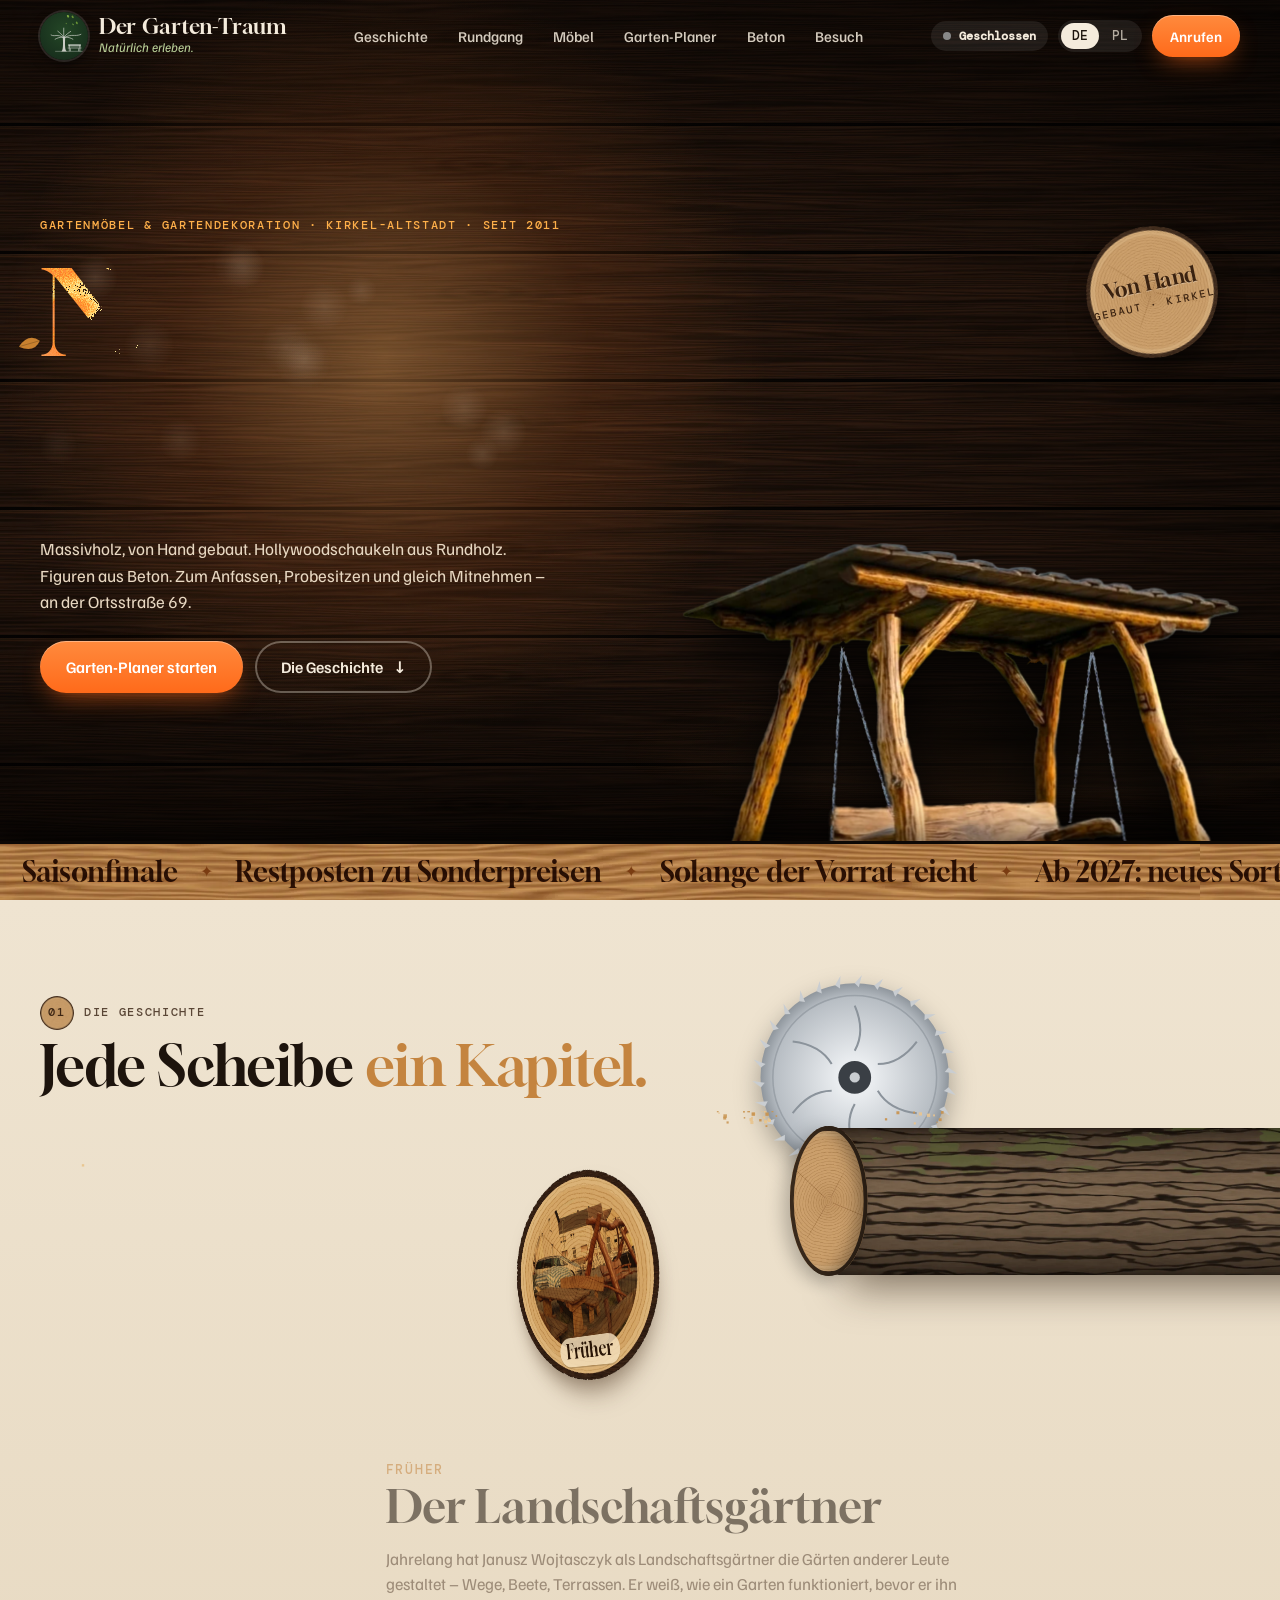
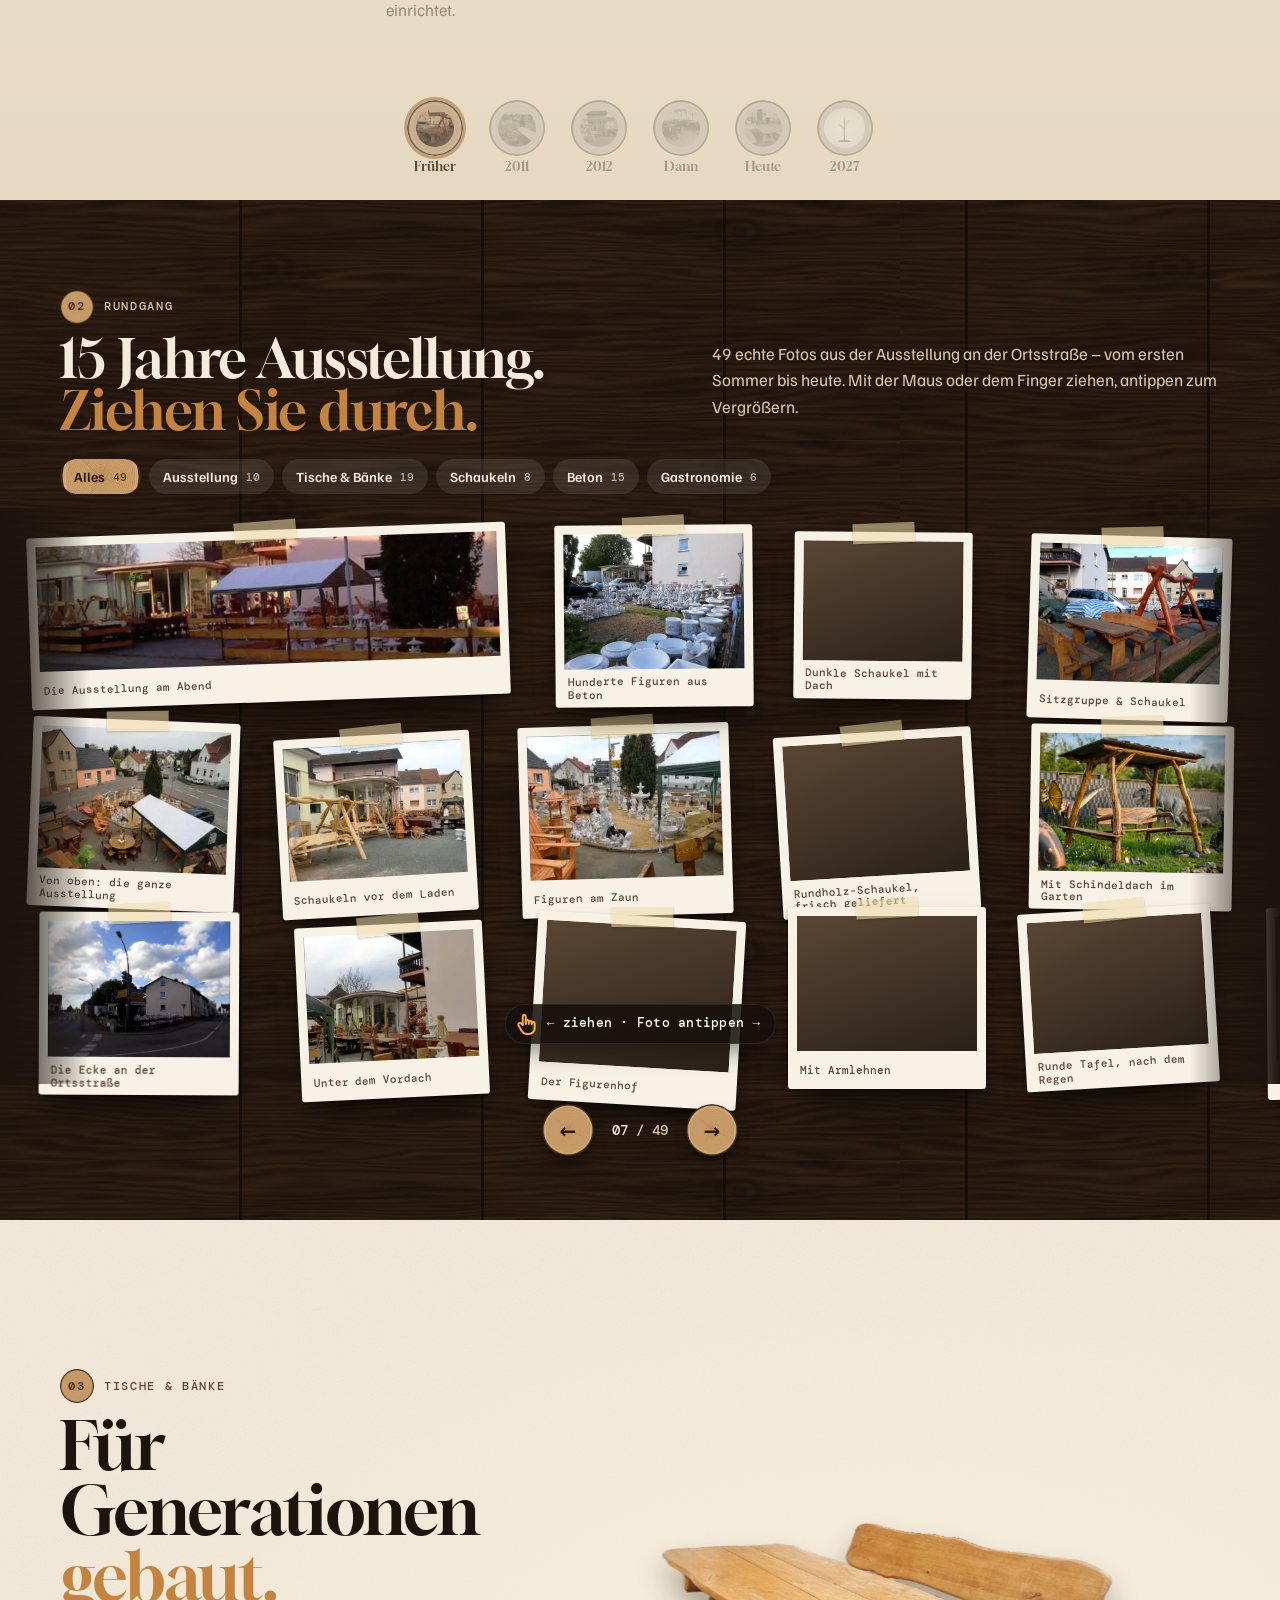
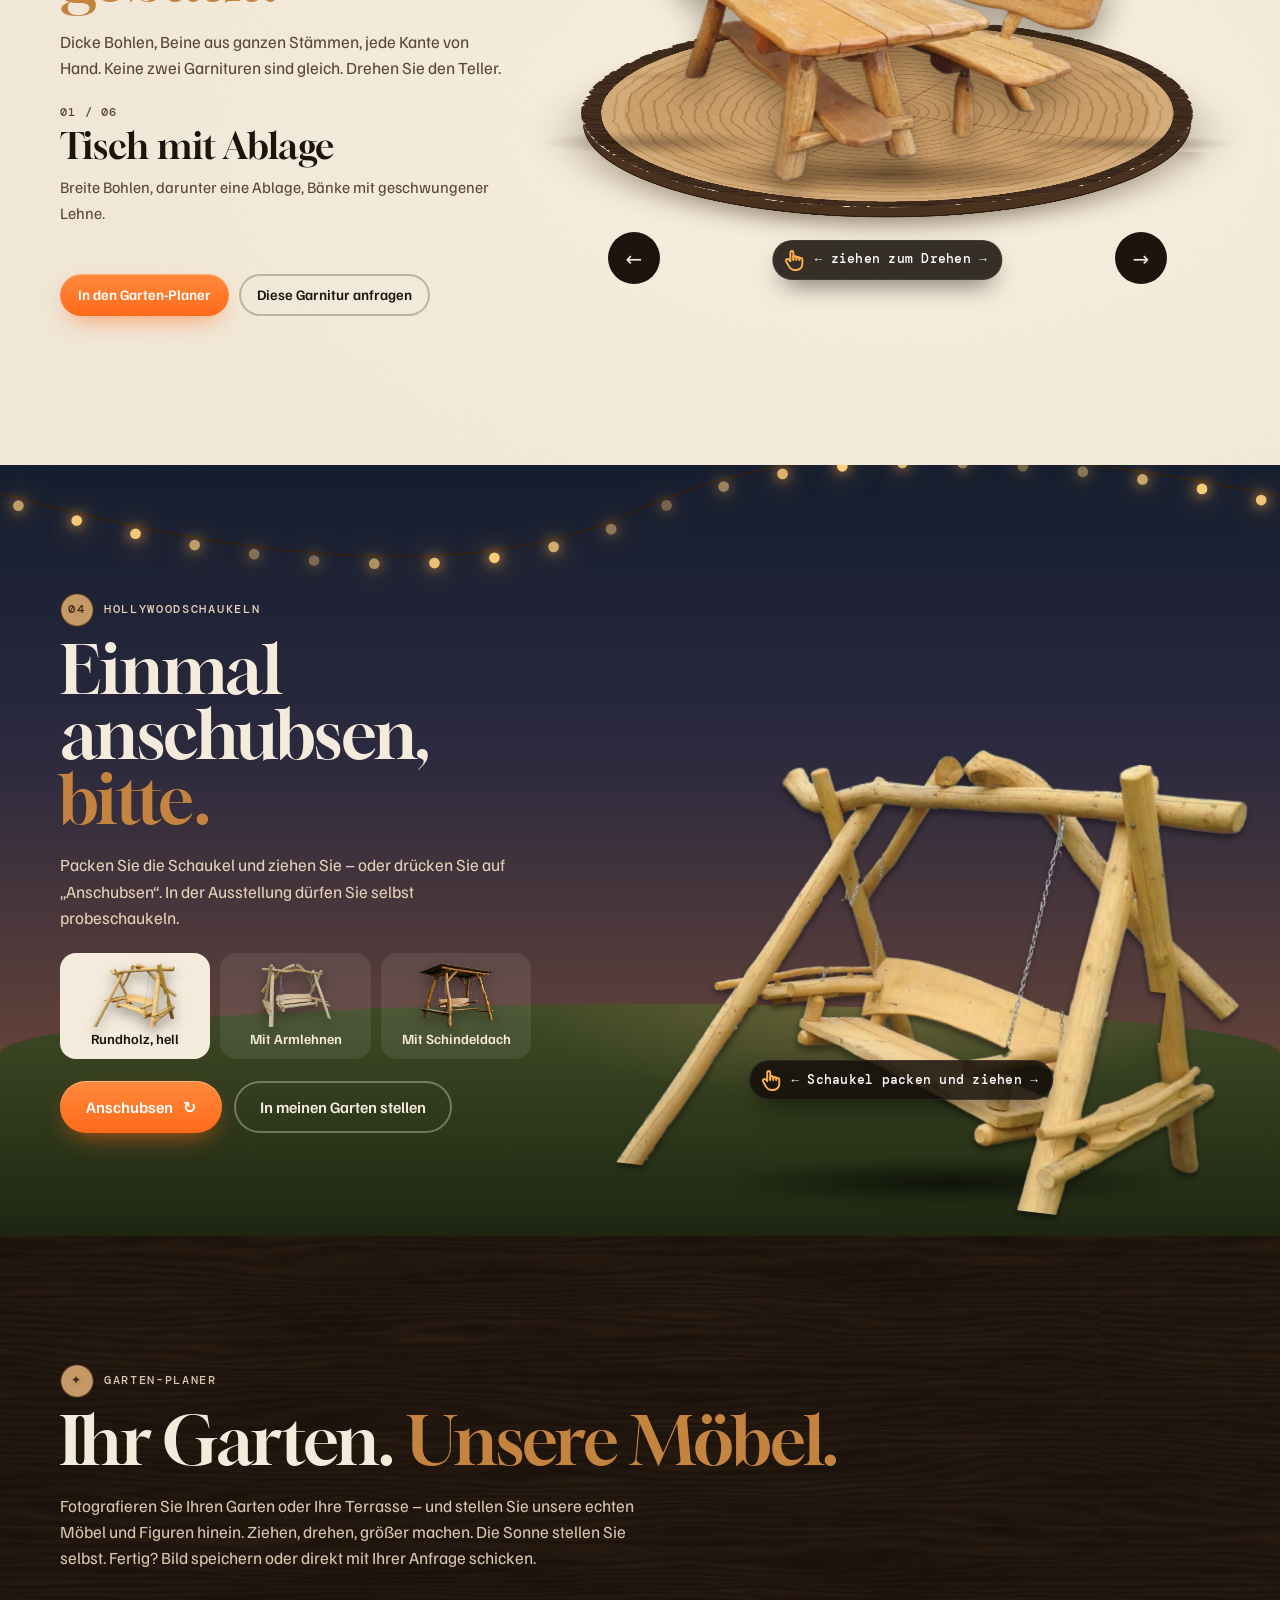
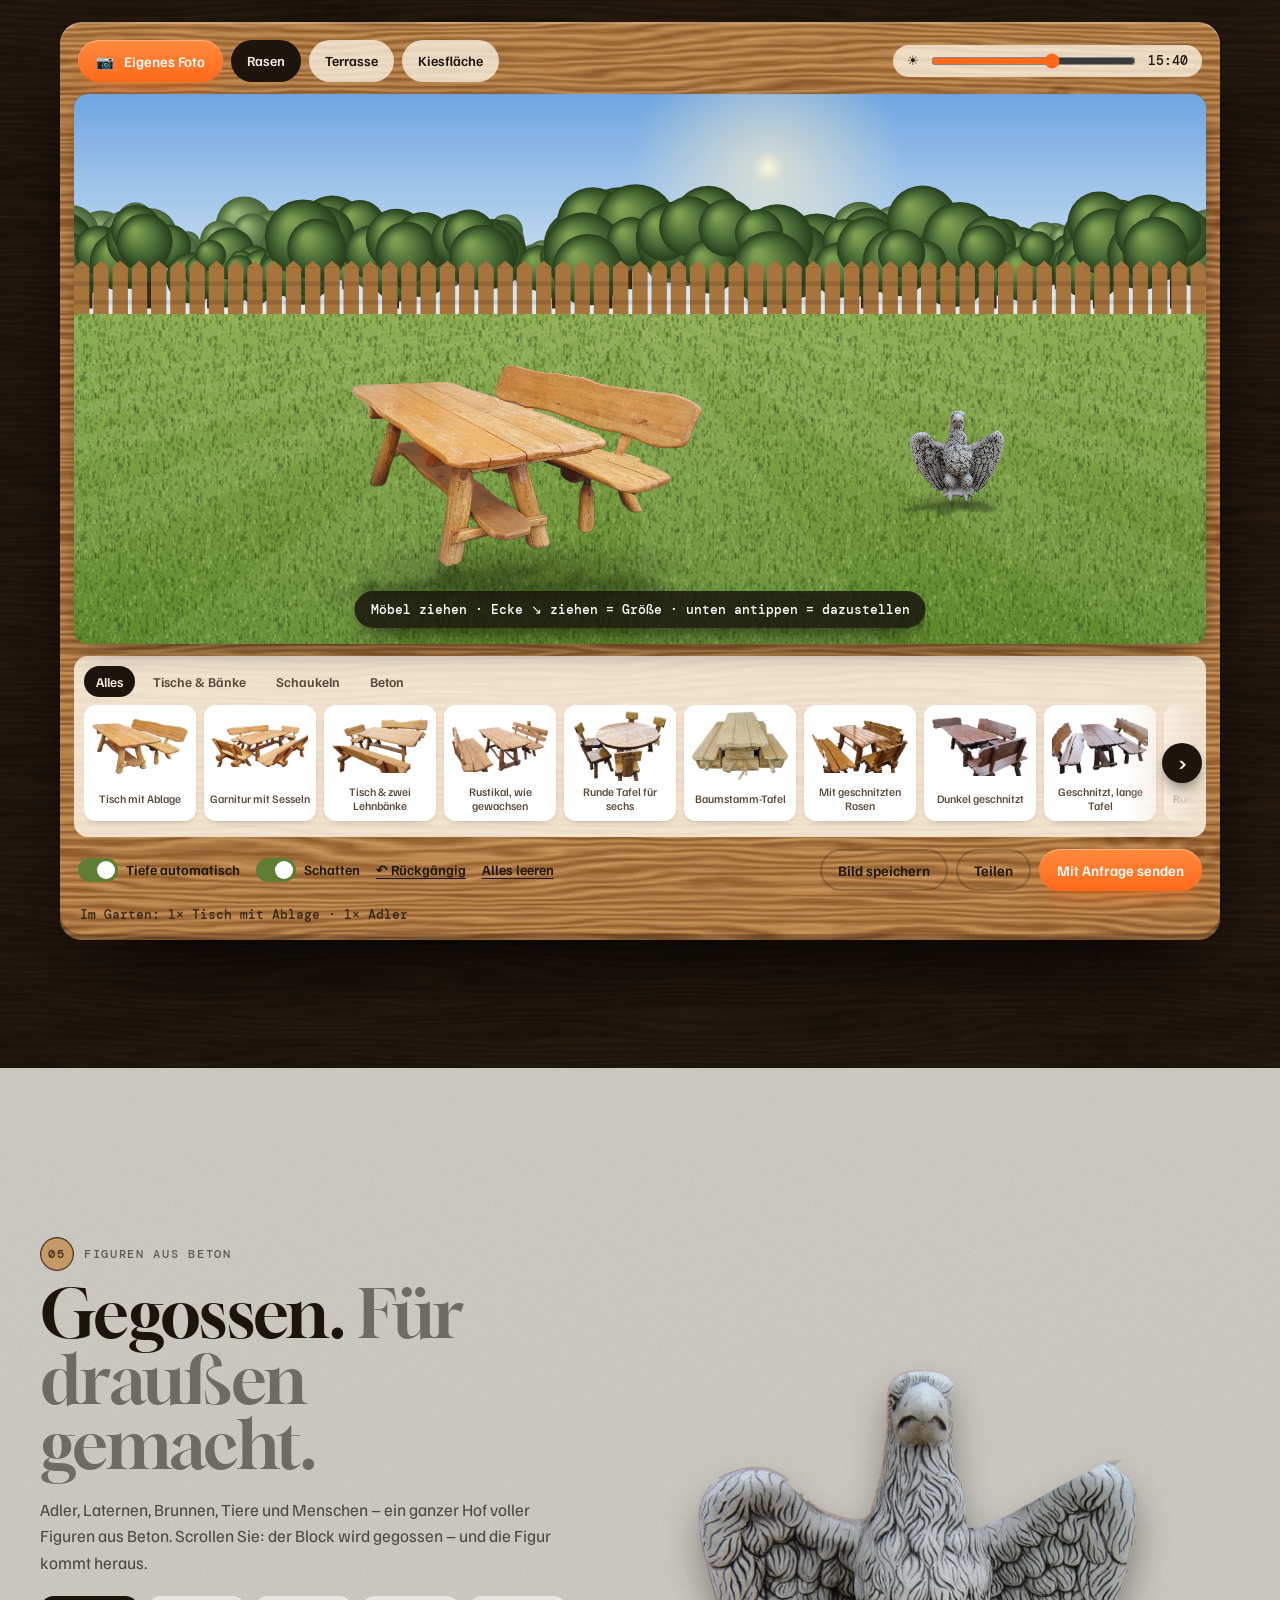
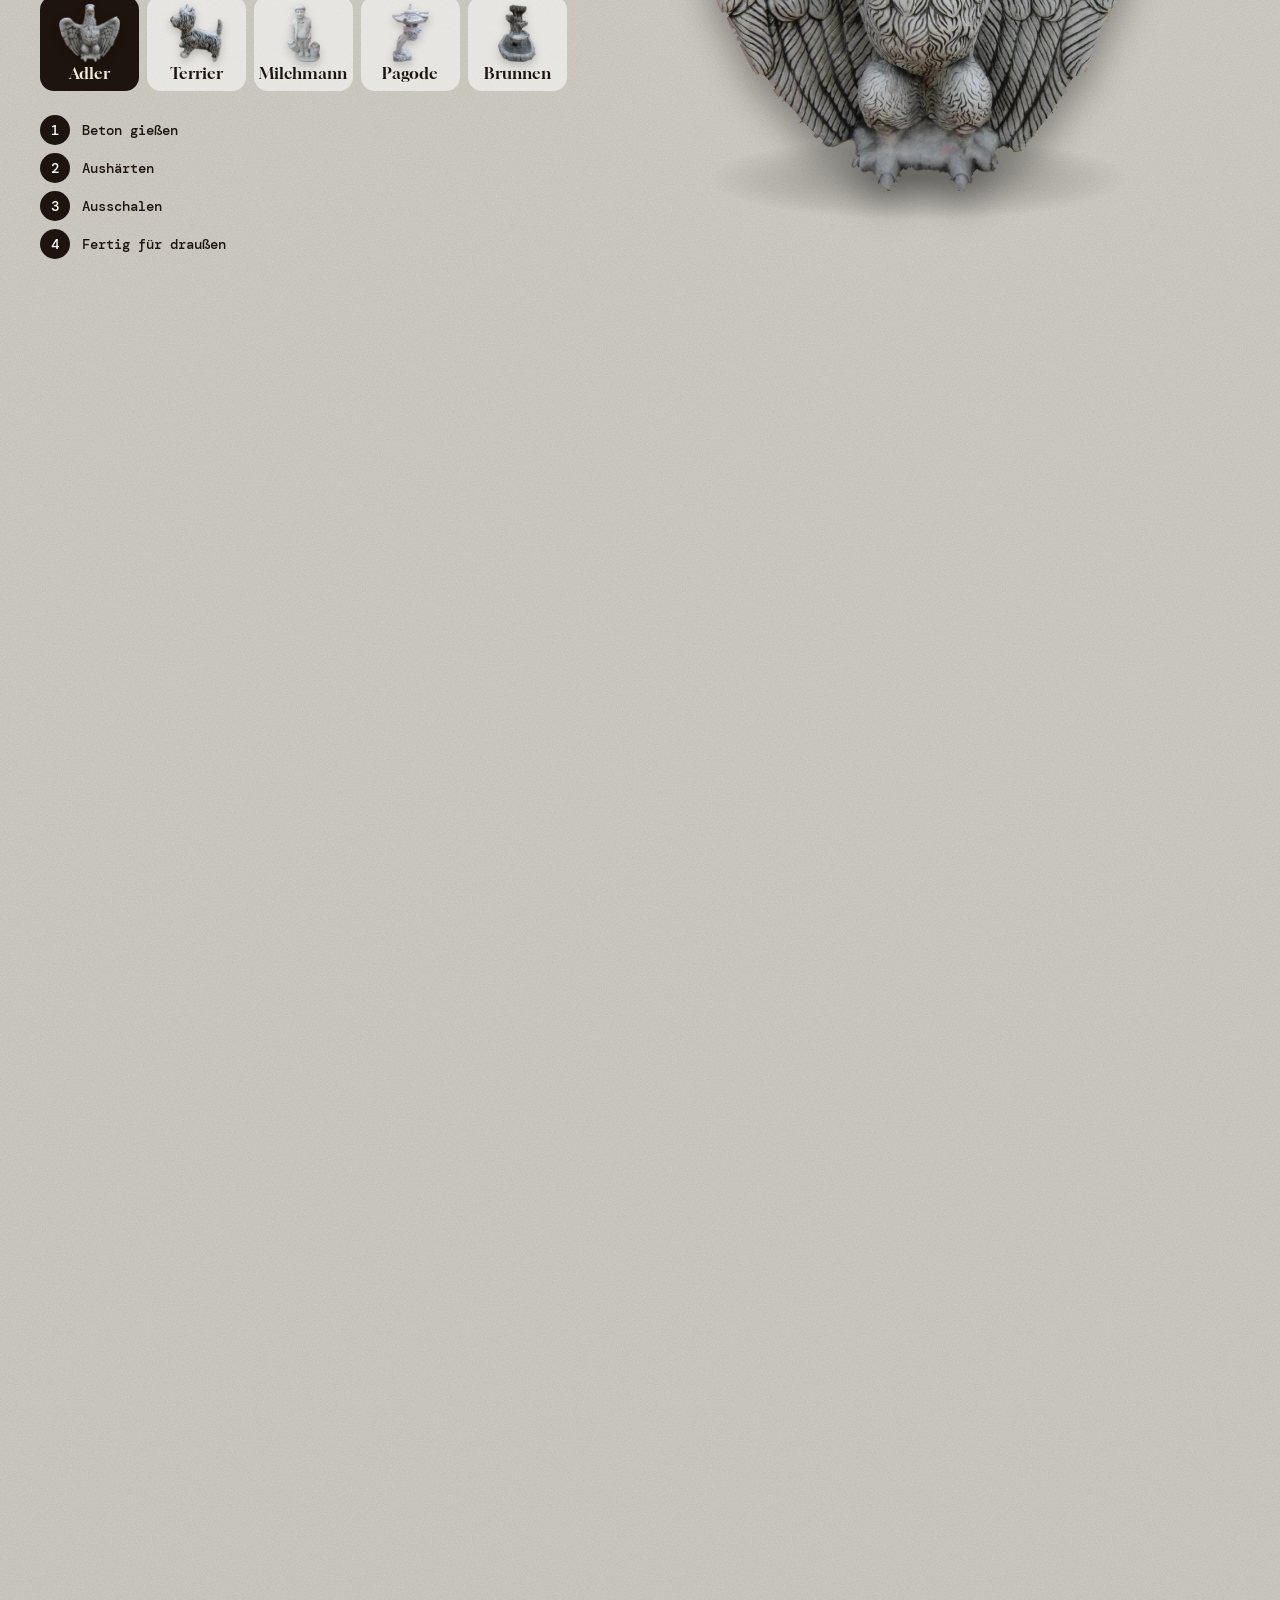
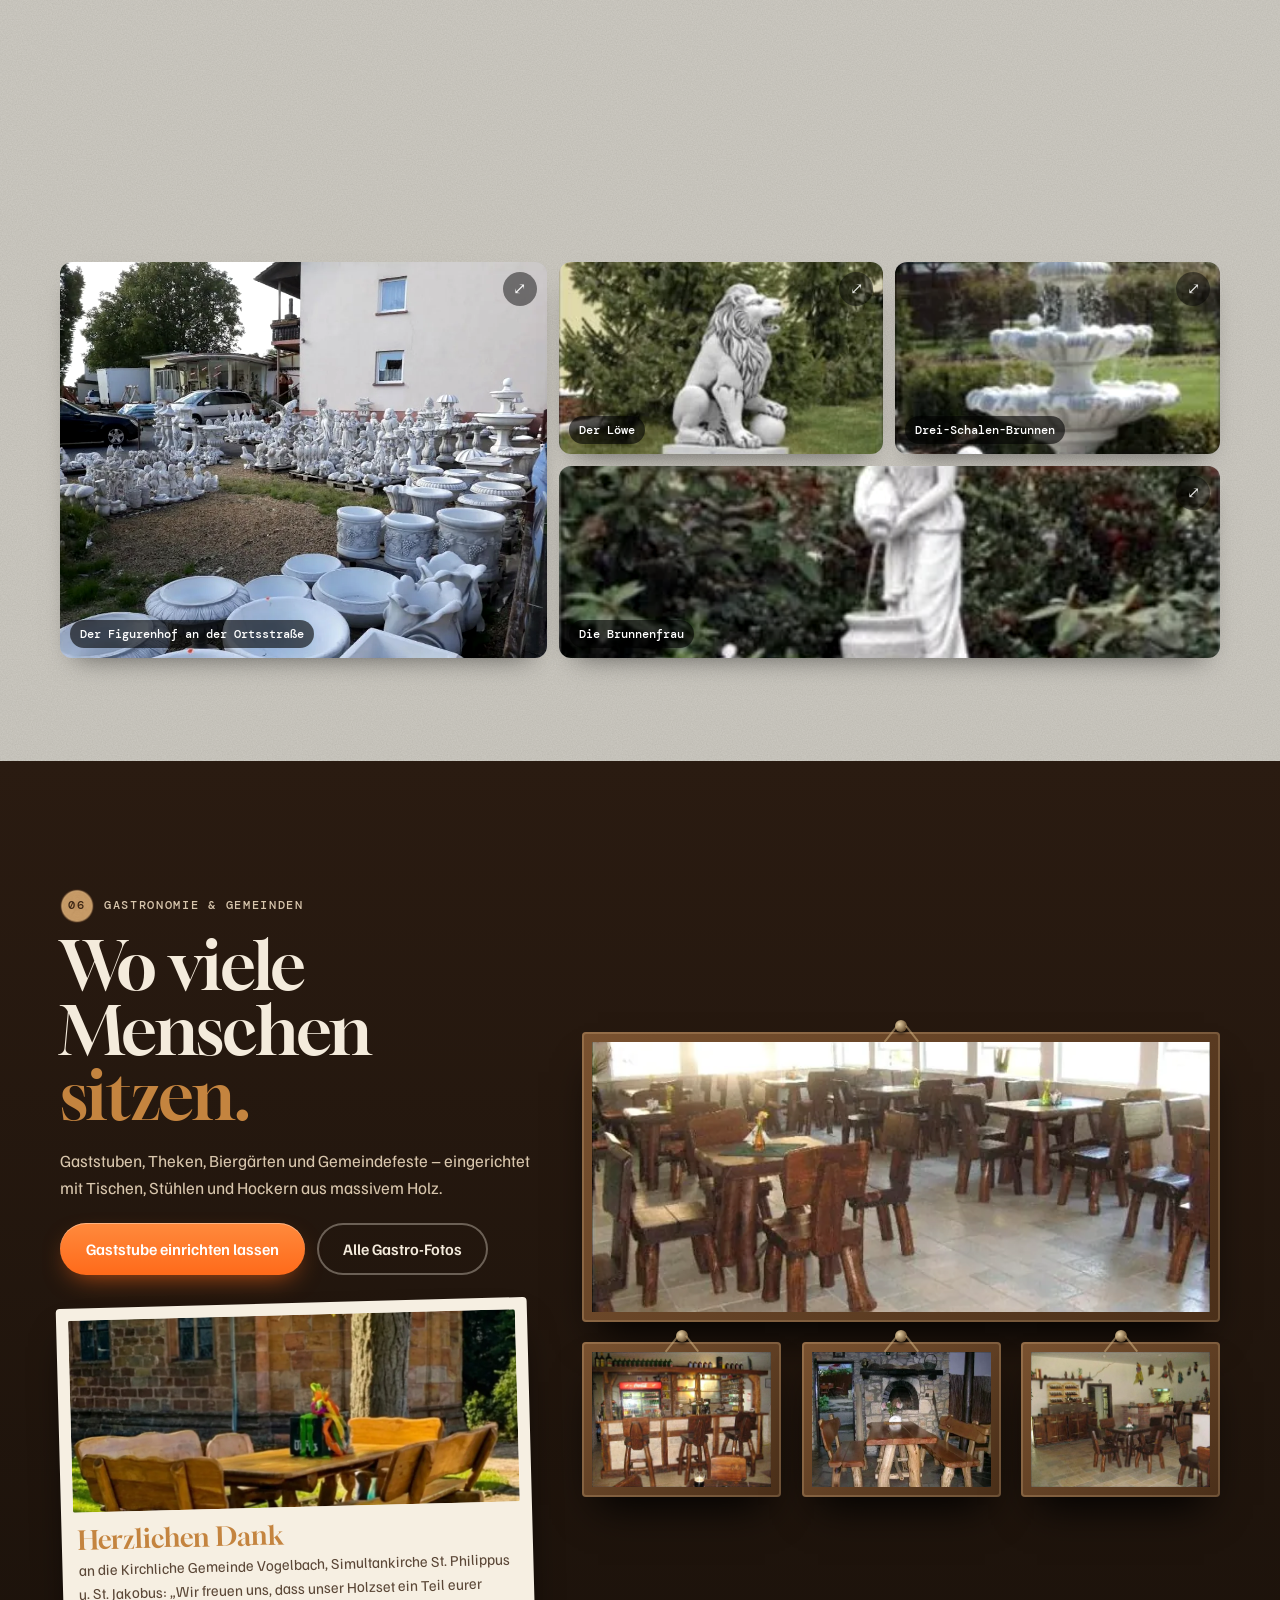
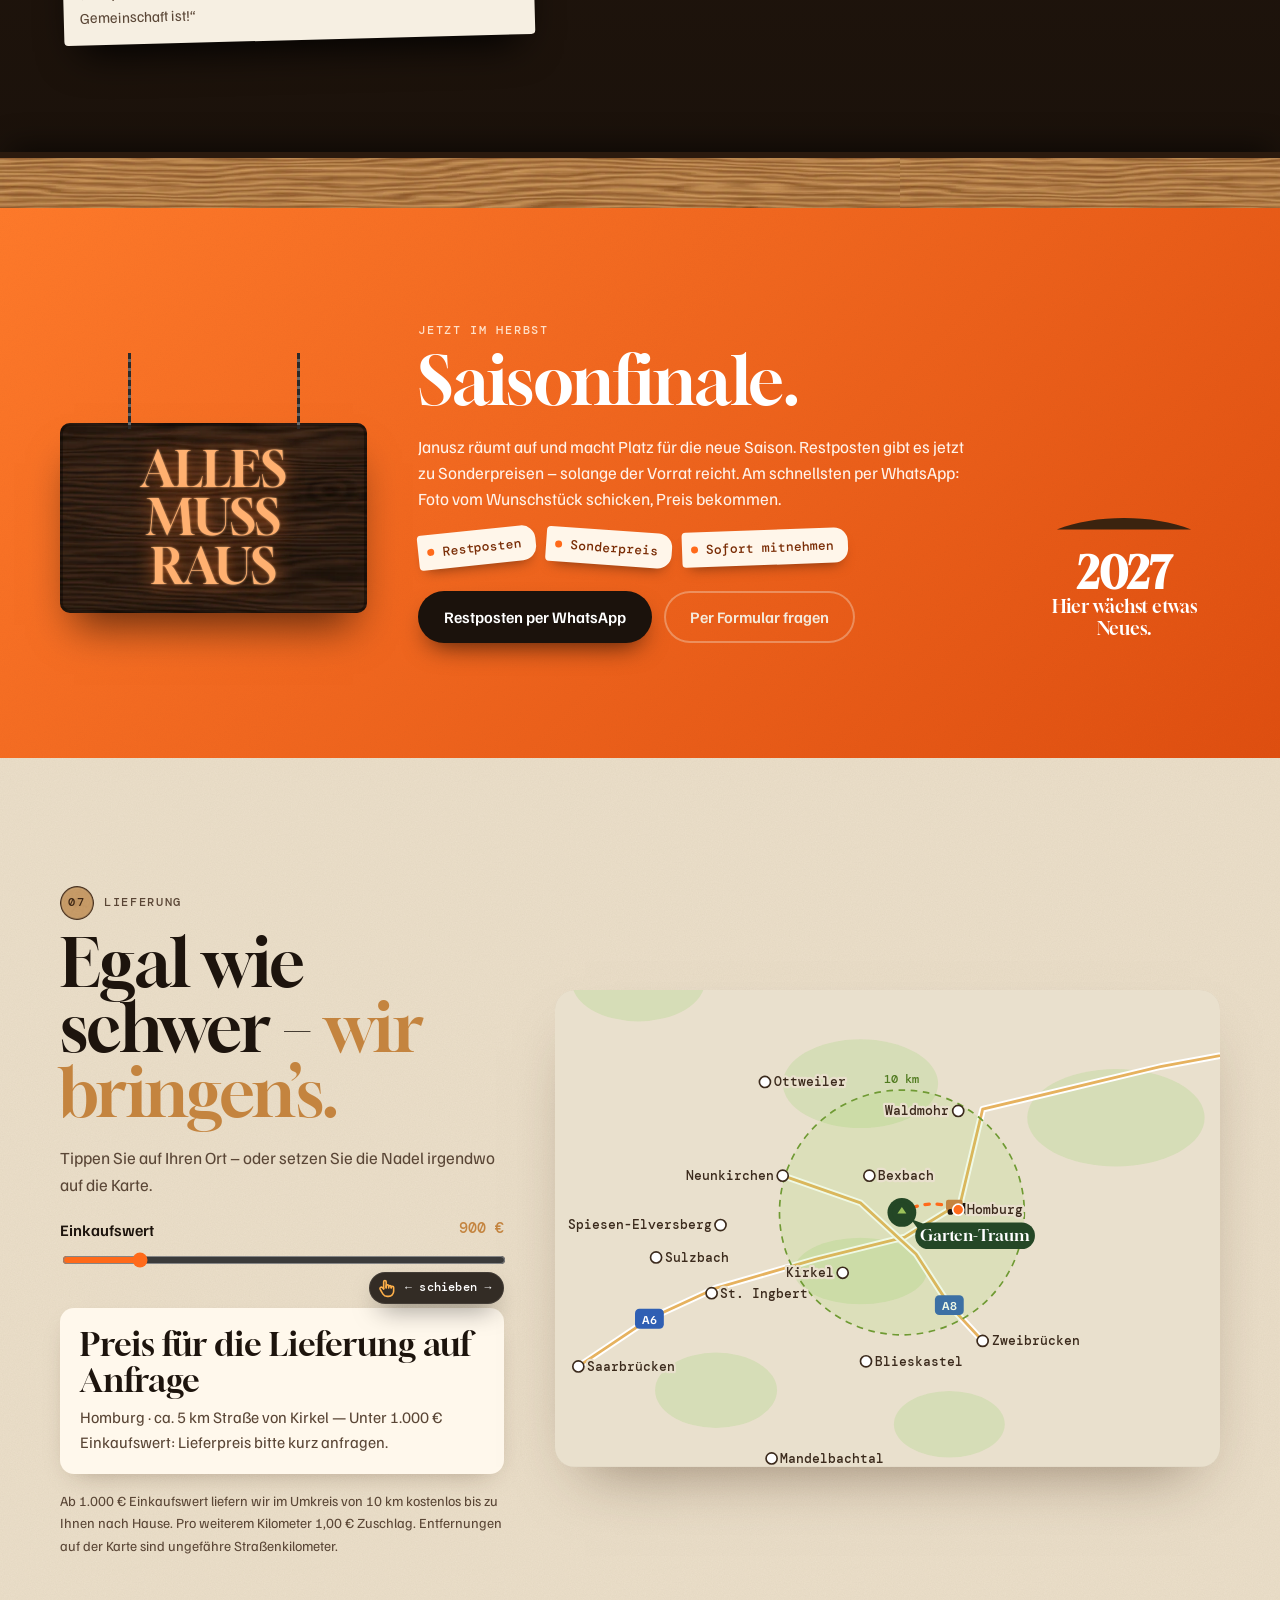
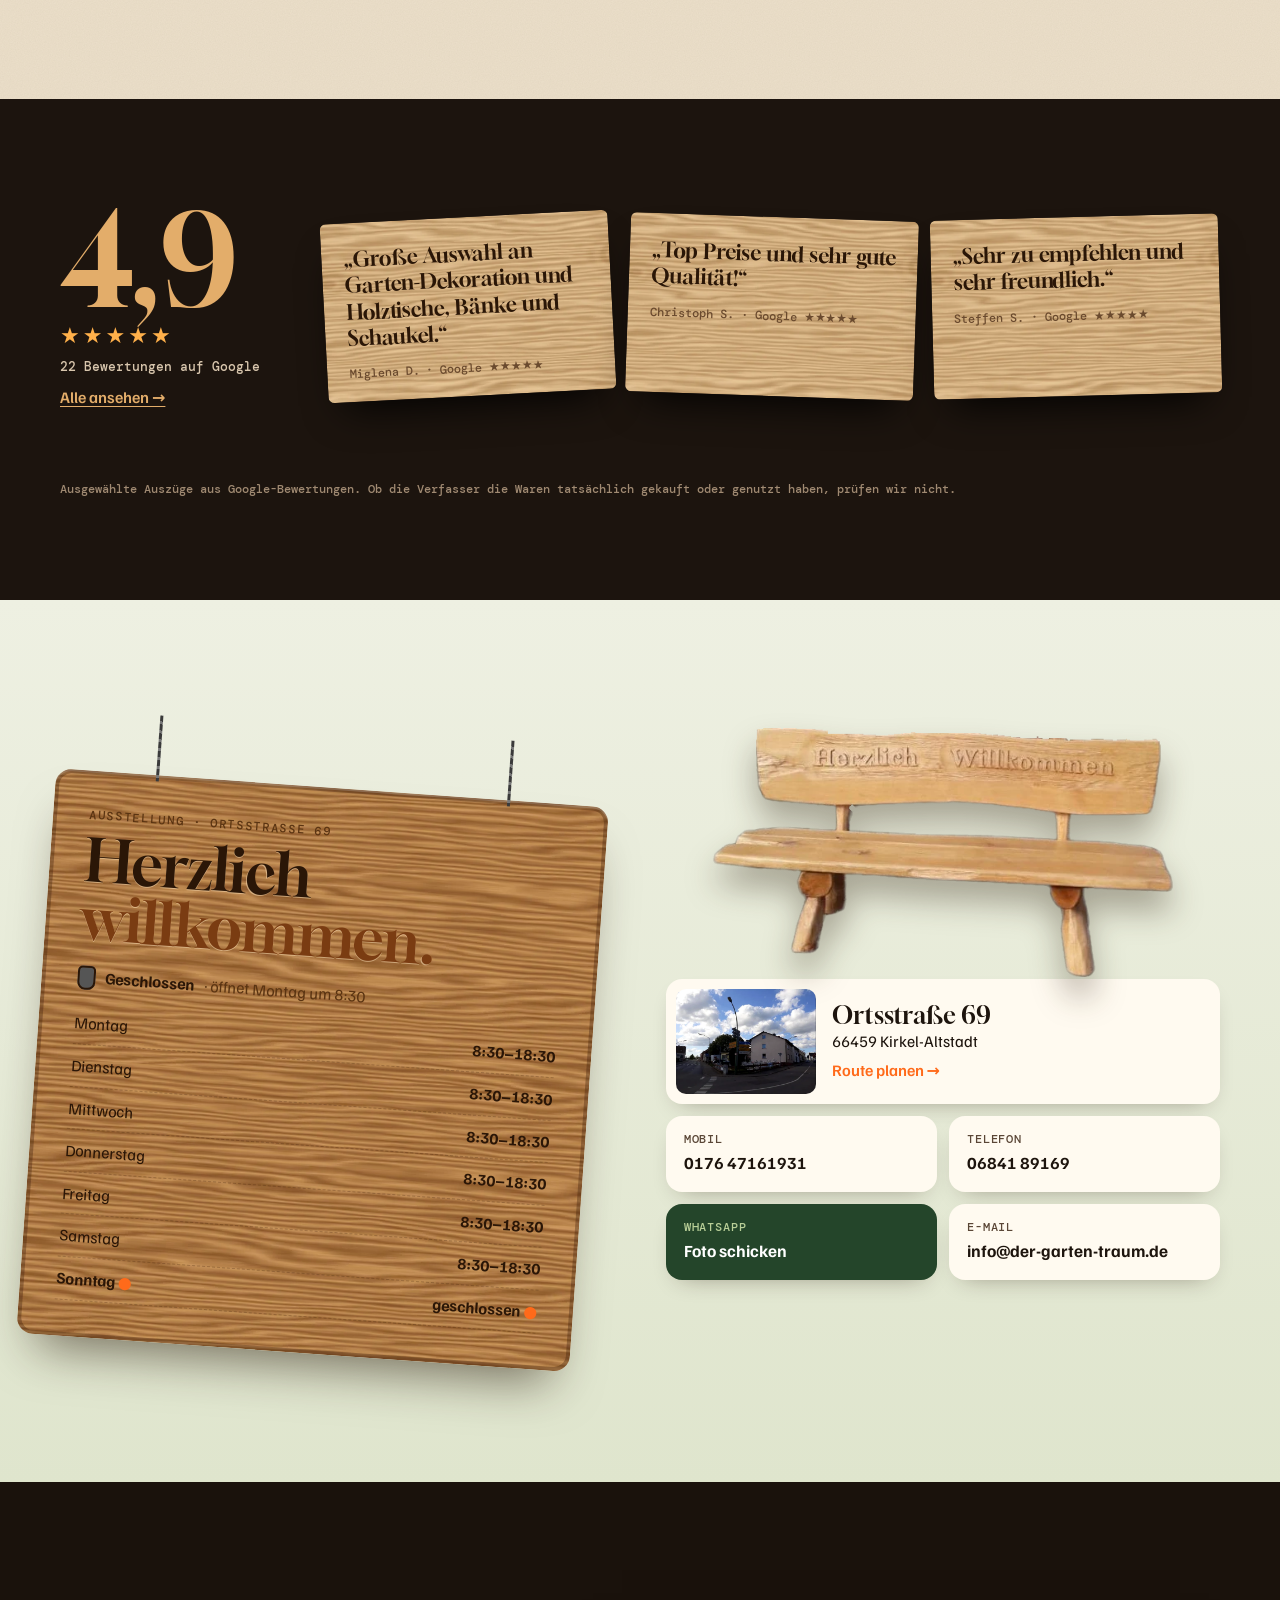
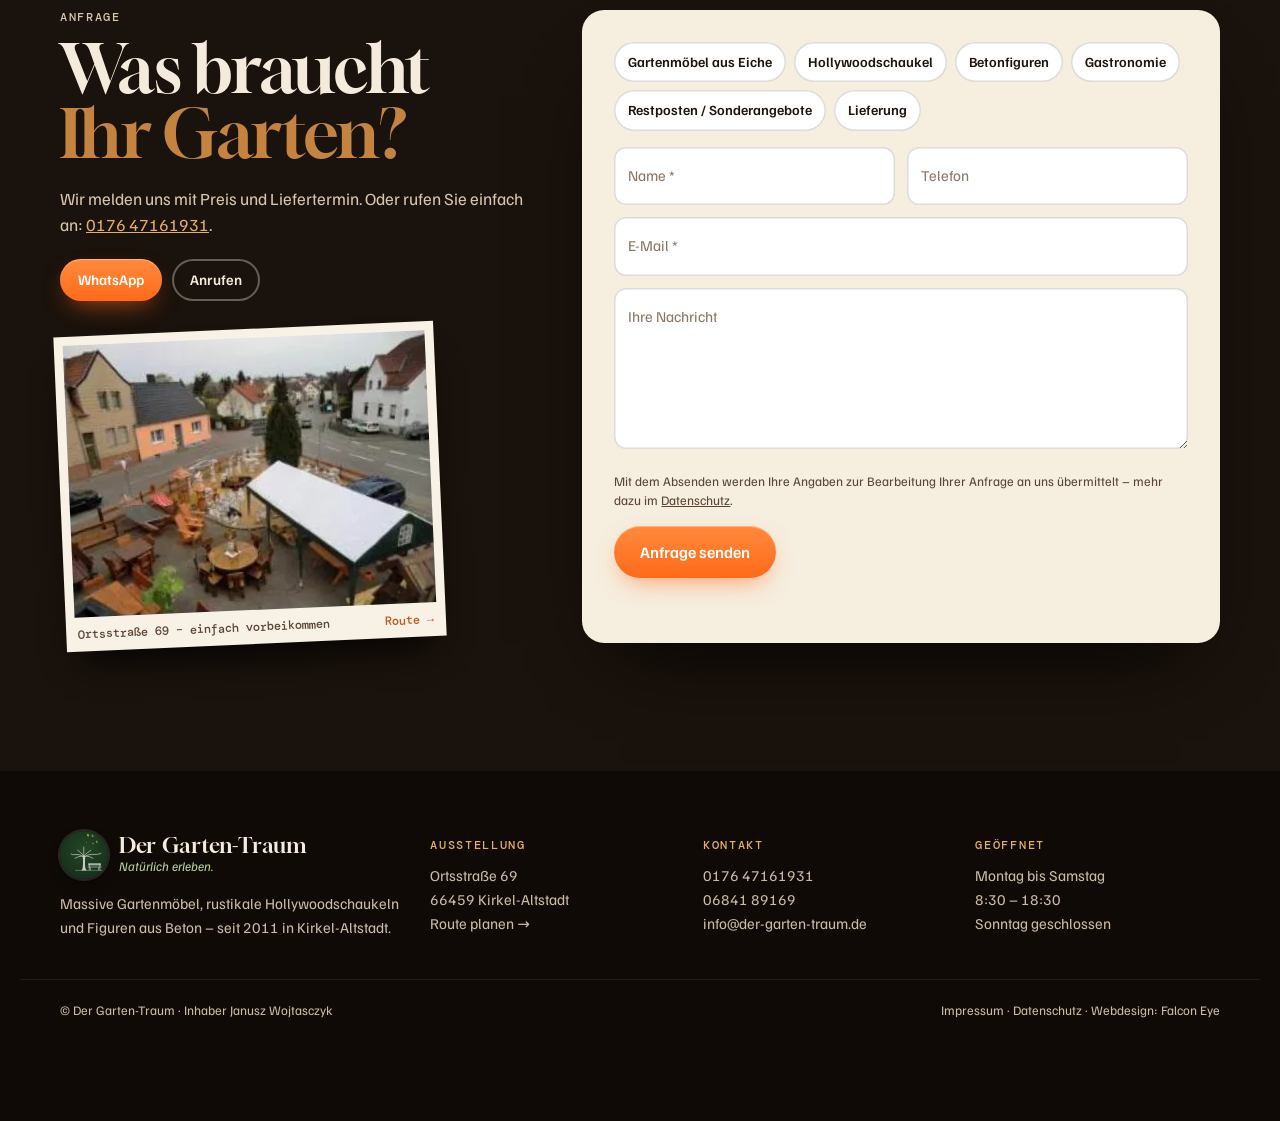
==== index.html @ ae67a809 "Zurück auf das bewährte Formular (1259dfc): FormSubmit verwirft die polnische Fassung weiterhin Live" ====
<!doctype html>
<html lang="de">
<head>
<meta charset="utf-8">
<script data-fe="intro">/* Intro bei jedem Oeffnen (auch Neuladen), nicht beim Zurueckklicken innerhalb der Seite; ?nointro ueberspringt */try{(function(k){var s=location.search;if(/[?&]nointro/.test(s)){sessionStorage.setItem(k,'1');return}var t=(performance.getEntriesByType('navigation')[0]||{}).type||'',i=false;if(t==='back_forward')return;try{var r=new URL(document.referrer);i=r.origin===location.origin&&r.pathname.indexOf(location.pathname.replace(/[^/]*$/,''))===0}catch(e){}if(/[?&]intro(&|=|$)/.test(s)||t==='reload'||!i)sessionStorage.removeItem(k)})('gt-intro')}catch(e){}</script>
<meta name="viewport" content="width=device-width,initial-scale=1,viewport-fit=cover">
<title>Der Garten-Traum – Massive Gartenmöbel, Hollywoodschaukeln & Betonfiguren in Kirkel</title>
<meta name="description" content="Handgefertigte Gartenmöbel aus Massivholz, rustikale Hollywoodschaukeln und Figuren aus Beton – Ausstellung in Kirkel-Altstadt, Ortsstraße 69. Mit Garten-Planer: Foto hochladen, Möbel hineinstellen. Saisonfinale mit Restposten, ab 2027 neues Sortiment.">
<link rel="canonical" href="https://der-garten-traum.de/">
<meta property="og:type" content="website">
<meta property="og:site_name" content="Der Garten-Traum">
<meta property="og:title" content="Der Garten-Traum – Massive Gartenmöbel, Hollywoodschaukeln &amp; Betonfiguren in Kirkel">
<meta property="og:description" content="Handgefertigte Gartenmöbel aus Massivholz, rustikale Hollywoodschaukeln und Figuren aus Beton – Ausstellung in Kirkel-Altstadt, Ortsstraße 69. Mit Garten-Planer: Foto hochladen, Möbel hineinstellen. Saisonfinale mit Restposten, ab 2027 neues Sortiment.">
<meta property="og:url" content="https://der-garten-traum.de/">
<meta property="og:image" content="https://der-garten-traum.de/img/og.jpg">
<meta property="og:image:width" content="1200">
<meta property="og:image:height" content="630">
<meta property="og:locale" content="de_DE">
<meta property="og:locale:alternate" content="pl_PL">
<meta name="twitter:card" content="summary_large_image">
<link rel="apple-touch-icon" href="img/apple-touch-icon.png">
<meta name="theme-color" content="#1a120c">
<link rel="icon" href="img/favicon.png" type="image/png">
<link rel="preload" href="fonts/gloock-latin-400-normal.woff2" as="font" type="font/woff2" crossorigin>
<link rel="preload" href="fonts/familjen-grotesk-latin-400-normal.woff2" as="font" type="font/woff2" crossorigin>
<link rel="stylesheet" href="assets/gt.css?v=1792255161">
<script type="application/ld+json">{"@context": "https://schema.org", "@type": "FurnitureStore", "name": "Der Garten-Traum", "slogan": "Natürlich. Mit Herz.", "url": "https://der-garten-traum.de/", "image": "https://der-garten-traum.de/img/og.jpg", "telephone": "+4917647161931", "email": "info@der-garten-traum.de", "foundingDate": "2011", "founder": {"@type": "Person", "name": "Janusz Wojtasczyk"}, "address": {"@type": "PostalAddress", "streetAddress": "Ortsstraße 69", "postalCode": "66459", "addressLocality": "Kirkel", "addressCountry": "DE"}, "openingHoursSpecification": [{"@type": "OpeningHoursSpecification", "dayOfWeek": ["Monday", "Tuesday", "Wednesday", "Thursday", "Friday", "Saturday"], "opens": "08:30", "closes": "18:30"}]}</script>
</head>
<body class="home is-loading">
<a class="skip" href="#main"><span data-pl="Przejdź do treści">Zum Inhalt springen</span></a>
<svg width="0" height="0" style="position:absolute" aria-hidden="true"><defs>
<filter id="rough"><feTurbulence type="fractalNoise" baseFrequency=".9" numOctaves="2" seed="3"/><feDisplacementMap in="SourceGraphic" scale="1.6"/></filter>
<filter id="concrete" x="0" y="0" width="100%" height="100%"><feTurbulence type="fractalNoise" baseFrequency=".8" numOctaves="3" seed="8" result="n"/><feColorMatrix in="n" type="matrix" values="0 0 0 0 .55  0 0 0 0 .55  0 0 0 0 .53  0 0 0 .55 0"/><feComposite in2="SourceGraphic" operator="in"/><feBlend in="SourceGraphic" mode="multiply"/></filter>
</defs></svg><div class="intro" data-intro aria-hidden="true">
  <div class="intro-disc"><svg class="tree" viewBox="40 8 180 162" aria-hidden="true">
<g class="tr-ground"><path d="M92 162.5 H 212" /></g>
<g class="tr-trunk">
<path class="tk" d="M118 163 C 124 158 125 150 125.5 132 C 126 116 125 104 124 97 L 136 97 C 135 104 134.5 116 134.5 132 C 135 150 136 158 143 163 Z"/>
<path class="br" d="M126 100 C 116 92 104 90 86 92 C 80 92.5 76 91 72 89"/>
<path class="br" d="M134 100 C 145 92 160 90 178 91 C 190 91.5 200 89 206 86"/>
<path class="br" d="M129 98 C 128 84 129 72 129 58"/>
<path class="br" d="M127 96 C 120 86 112 80 102 72"/>
<path class="br" d="M132 96 C 140 86 150 80 160 73"/>
<path class="br" d="M125 99 C 112 98 100 102 90 108"/>
<path class="br" d="M135 99 C 148 98 160 102 170 108"/>
</g>
<g class="tr-leaves"><ellipse cx="130.5" cy="21.2" rx="7.9" ry="4.9" transform="rotate(92 130.5 21.2)" fill="#729f32" style="--i:0"/><ellipse cx="118.0" cy="21.4" rx="5.8" ry="3.0" transform="rotate(70 118.0 21.4)" fill="#6a933e" style="--i:1"/><ellipse cx="147.6" cy="23.6" rx="7.7" ry="6.6" transform="rotate(144 147.6 23.6)" fill="#7da549" style="--i:2"/><ellipse cx="108.9" cy="25.5" rx="7.6" ry="4.1" transform="rotate(73 108.9 25.5)" fill="#709b31" style="--i:3"/><ellipse cx="163.5" cy="28.1" rx="7.9" ry="4.9" transform="rotate(124 163.5 28.1)" fill="#74a43c" style="--i:4"/><ellipse cx="95.4" cy="28.5" rx="7.2" ry="5.1" transform="rotate(65 95.4 28.5)" fill="#729f33" style="--i:5"/><ellipse cx="177.3" cy="33.6" rx="7.1" ry="4.7" transform="rotate(121 177.3 33.6)" fill="#719a35" style="--i:6"/><ellipse cx="81.5" cy="35.0" rx="7.0" ry="4.7" transform="rotate(62 81.5 35.0)" fill="#709a37" style="--i:7"/><ellipse cx="139.1" cy="35.1" rx="4.9" ry="2.4" transform="rotate(81 139.1 35.1)" fill="#669135" style="--i:8"/><ellipse cx="121.2" cy="36.4" rx="5.0" ry="3.3" transform="rotate(95 121.2 36.4)" fill="#618d2f" style="--i:9"/><ellipse cx="152.5" cy="43.9" rx="9.3" ry="3.9" transform="rotate(90 152.5 43.9)" fill="#6e9b31" style="--i:10"/><ellipse cx="190.3" cy="41.4" rx="6.7" ry="4.5" transform="rotate(119 190.3 41.4)" fill="#78a23b" style="--i:11"/><ellipse cx="70.1" cy="41.8" rx="6.3" ry="4.4" transform="rotate(62 70.1 41.8)" fill="#7ea840" style="--i:12"/><ellipse cx="107.2" cy="43.2" rx="5.5" ry="3.8" transform="rotate(59 107.2 43.2)" fill="#658e2e" style="--i:13"/><ellipse cx="130.7" cy="44.5" rx="6.8" ry="3.2" transform="rotate(89 130.7 44.5)" fill="#6c9330" style="--i:14"/><ellipse cx="165.4" cy="44.4" rx="6.3" ry="3.2" transform="rotate(100 165.4 44.4)" fill="#699437" style="--i:15"/><ellipse cx="95.0" cy="46.9" rx="7.9" ry="3.0" transform="rotate(59 95.0 46.9)" fill="#6b9439" style="--i:16"/><ellipse cx="116.8" cy="46.8" rx="3.6" ry="2.2" transform="rotate(51 116.8 46.8)" fill="#6a9343" style="--i:17"/><ellipse cx="176.2" cy="52.7" rx="6.4" ry="4.3" transform="rotate(119 176.2 52.7)" fill="#67922f" style="--i:18"/><ellipse cx="199.1" cy="52.4" rx="7.2" ry="4.8" transform="rotate(149 199.1 52.4)" fill="#6e9a32" style="--i:19"/><ellipse cx="62.2" cy="52.6" rx="7.1" ry="5.1" transform="rotate(-152 62.2 52.6)" fill="#6c952e" style="--i:20"/><ellipse cx="84.6" cy="52.8" rx="6.4" ry="4.0" transform="rotate(56 84.6 52.8)" fill="#6b9335" style="--i:21"/><ellipse cx="140.0" cy="56.0" rx="5.8" ry="2.9" transform="rotate(115 140.0 56.0)" fill="#6a9236" style="--i:22"/><ellipse cx="120.6" cy="59.0" rx="6.4" ry="3.7" transform="rotate(101 120.6 59.0)" fill="#678e2c" style="--i:23"/><ellipse cx="164.1" cy="64.6" rx="5.6" ry="2.7" transform="rotate(126 164.1 64.6)" fill="#618832" style="--i:24"/><ellipse cx="185.8" cy="65.2" rx="10.2" ry="4.8" transform="rotate(180 185.8 65.2)" fill="#729949" style="--i:25"/><ellipse cx="53.9" cy="66.4" rx="7.9" ry="5.2" transform="rotate(-148 53.9 66.4)" fill="#70992f" style="--i:26"/><ellipse cx="78.9" cy="65.9" rx="6.4" ry="3.8" transform="rotate(65 78.9 65.9)" fill="#6b9735" style="--i:27"/><ellipse cx="207.1" cy="66.1" rx="7.2" ry="5.2" transform="rotate(149 207.1 66.1)" fill="#729c32" style="--i:28"/><ellipse cx="94.6" cy="65.5" rx="3.7" ry="2.6" transform="rotate(-147 94.6 65.5)" fill="#7a9c64" style="--i:29"/><ellipse cx="145.2" cy="66.7" rx="4.1" ry="2.5" transform="rotate(99 145.2 66.7)" fill="#86a66c" style="--i:30"/><ellipse cx="157.4" cy="64.9" rx="3.4" ry="2.2" transform="rotate(69 157.4 64.9)" fill="#6c9242" style="--i:31"/><ellipse cx="68.7" cy="65.8" rx="3.5" ry="2.2" transform="rotate(47 68.7 65.8)" fill="#63873b" style="--i:32"/><ellipse cx="140.7" cy="72.0" rx="4.9" ry="2.2" transform="rotate(151 140.7 72.0)" fill="#7f9f74" style="--i:33"/><ellipse cx="175.5" cy="78.0" rx="6.0" ry="4.0" transform="rotate(124 175.5 78.0)" fill="#6d9b33" style="--i:34"/><ellipse cx="162.8" cy="79.2" rx="6.1" ry="3.5" transform="rotate(126 162.8 79.2)" fill="#6b9836" style="--i:35"/><ellipse cx="70.2" cy="80.1" rx="8.7" ry="4.9" transform="rotate(-160 70.2 80.1)" fill="#6a942e" style="--i:36"/><ellipse cx="192.0" cy="80.1" rx="7.8" ry="4.4" transform="rotate(156 192.0 80.1)" fill="#699131" style="--i:37"/><ellipse cx="48.5" cy="80.5" rx="7.9" ry="4.9" transform="rotate(-175 48.5 80.5)" fill="#6e9732" style="--i:38"/><ellipse cx="87.5" cy="78.9" rx="4.8" ry="2.4" transform="rotate(45 87.5 78.9)" fill="#729c44" style="--i:39"/><ellipse cx="109.1" cy="78.2" rx="3.6" ry="2.7" transform="rotate(-143 109.1 78.2)" fill="#658d32" style="--i:40"/><ellipse cx="144.3" cy="79.7" rx="4.6" ry="3.8" transform="rotate(166 144.3 79.7)" fill="#5c8628" style="--i:41"/><ellipse cx="212.9" cy="80.6" rx="7.3" ry="4.9" transform="rotate(180 212.9 80.6)" fill="#719b31" style="--i:42"/><ellipse cx="120.1" cy="81.5" rx="4.2" ry="2.9" transform="rotate(160 120.1 81.5)" fill="#7fa05f" style="--i:43"/><ellipse cx="51.3" cy="93.2" rx="6.4" ry="4.2" transform="rotate(164 51.3 93.2)" fill="#6c952f" style="--i:44"/><ellipse cx="207.8" cy="93.0" rx="6.7" ry="4.2" transform="rotate(-156 207.8 93.0)" fill="#709a36" style="--i:45"/><ellipse cx="64.4" cy="100.4" rx="8.2" ry="4.6" transform="rotate(138 64.4 100.4)" fill="#6c9a2b" style="--i:46"/><ellipse cx="196.1" cy="100.1" rx="8.1" ry="4.6" transform="rotate(-136 196.1 100.1)" fill="#719c31" style="--i:47"/><ellipse cx="94.7" cy="103.3" rx="7.5" ry="3.2" transform="rotate(124 94.7 103.3)" fill="#69942c" style="--i:48"/><ellipse cx="180.8" cy="103.0" rx="7.6" ry="4.0" transform="rotate(51 180.8 103.0)" fill="#6c952f" style="--i:49"/><ellipse cx="80.1" cy="103.0" rx="7.2" ry="3.9" transform="rotate(131 80.1 103.0)" fill="#6a952e" style="--i:50"/><ellipse cx="165.5" cy="103.6" rx="7.5" ry="3.4" transform="rotate(53 165.5 103.6)" fill="#668f2e" style="--i:51"/><ellipse cx="107.1" cy="103.6" rx="5.8" ry="3.4" transform="rotate(123 107.1 103.6)" fill="#669230" style="--i:52"/><ellipse cx="153.5" cy="103.3" rx="5.7" ry="3.2" transform="rotate(57 153.5 103.3)" fill="#699330" style="--i:53"/></g>
<g class="tr-bench"><rect x="149" y="131.5" width="57" height="3.2" rx=".8"/><rect x="149" y="136.5" width="57" height="3.2" rx=".8"/><rect x="146.5" y="146" width="62" height="3" rx=".8"/><rect x="152" y="134" width="2.4" height="28.5"/><rect x="200.5" y="134" width="2.4" height="28.5"/><rect x="157" y="149" width="2" height="13"/><rect x="195.5" y="149" width="2" height="13"/></g>
</svg><p class="intro-w"><b>Der Garten-Traum</b><span data-pl="Naturalnie przeżyć.">Natürlich erleben.</span></p></div>
</div><header class="hdr" data-hdr>
  <div class="hdr-in"><a class="logo" href="#top" aria-label="Der Garten-Traum"><span class="logo-disc"><svg class="tree" viewBox="40 8 180 162" aria-hidden="true">
<g class="tr-ground"><path d="M92 162.5 H 212" /></g>
<g class="tr-trunk">
<path class="tk" d="M118 163 C 124 158 125 150 125.5 132 C 126 116 125 104 124 97 L 136 97 C 135 104 134.5 116 134.5 132 C 135 150 136 158 143 163 Z"/>
<path class="br" d="M126 100 C 116 92 104 90 86 92 C 80 92.5 76 91 72 89"/>
<path class="br" d="M134 100 C 145 92 160 90 178 91 C 190 91.5 200 89 206 86"/>
<path class="br" d="M129 98 C 128 84 129 72 129 58"/>
<path class="br" d="M127 96 C 120 86 112 80 102 72"/>
<path class="br" d="M132 96 C 140 86 150 80 160 73"/>
<path class="br" d="M125 99 C 112 98 100 102 90 108"/>
<path class="br" d="M135 99 C 148 98 160 102 170 108"/>
</g>
<g class="tr-leaves"><ellipse cx="130.5" cy="21.2" rx="7.9" ry="4.9" transform="rotate(92 130.5 21.2)" fill="#729f32" style="--i:0"/><ellipse cx="118.0" cy="21.4" rx="5.8" ry="3.0" transform="rotate(70 118.0 21.4)" fill="#6a933e" style="--i:1"/><ellipse cx="147.6" cy="23.6" rx="7.7" ry="6.6" transform="rotate(144 147.6 23.6)" fill="#7da549" style="--i:2"/><ellipse cx="108.9" cy="25.5" rx="7.6" ry="4.1" transform="rotate(73 108.9 25.5)" fill="#709b31" style="--i:3"/><ellipse cx="163.5" cy="28.1" rx="7.9" ry="4.9" transform="rotate(124 163.5 28.1)" fill="#74a43c" style="--i:4"/><ellipse cx="95.4" cy="28.5" rx="7.2" ry="5.1" transform="rotate(65 95.4 28.5)" fill="#729f33" style="--i:5"/><ellipse cx="177.3" cy="33.6" rx="7.1" ry="4.7" transform="rotate(121 177.3 33.6)" fill="#719a35" style="--i:6"/><ellipse cx="81.5" cy="35.0" rx="7.0" ry="4.7" transform="rotate(62 81.5 35.0)" fill="#709a37" style="--i:7"/><ellipse cx="139.1" cy="35.1" rx="4.9" ry="2.4" transform="rotate(81 139.1 35.1)" fill="#669135" style="--i:8"/><ellipse cx="121.2" cy="36.4" rx="5.0" ry="3.3" transform="rotate(95 121.2 36.4)" fill="#618d2f" style="--i:9"/><ellipse cx="152.5" cy="43.9" rx="9.3" ry="3.9" transform="rotate(90 152.5 43.9)" fill="#6e9b31" style="--i:10"/><ellipse cx="190.3" cy="41.4" rx="6.7" ry="4.5" transform="rotate(119 190.3 41.4)" fill="#78a23b" style="--i:11"/><ellipse cx="70.1" cy="41.8" rx="6.3" ry="4.4" transform="rotate(62 70.1 41.8)" fill="#7ea840" style="--i:12"/><ellipse cx="107.2" cy="43.2" rx="5.5" ry="3.8" transform="rotate(59 107.2 43.2)" fill="#658e2e" style="--i:13"/><ellipse cx="130.7" cy="44.5" rx="6.8" ry="3.2" transform="rotate(89 130.7 44.5)" fill="#6c9330" style="--i:14"/><ellipse cx="165.4" cy="44.4" rx="6.3" ry="3.2" transform="rotate(100 165.4 44.4)" fill="#699437" style="--i:15"/><ellipse cx="95.0" cy="46.9" rx="7.9" ry="3.0" transform="rotate(59 95.0 46.9)" fill="#6b9439" style="--i:16"/><ellipse cx="116.8" cy="46.8" rx="3.6" ry="2.2" transform="rotate(51 116.8 46.8)" fill="#6a9343" style="--i:17"/><ellipse cx="176.2" cy="52.7" rx="6.4" ry="4.3" transform="rotate(119 176.2 52.7)" fill="#67922f" style="--i:18"/><ellipse cx="199.1" cy="52.4" rx="7.2" ry="4.8" transform="rotate(149 199.1 52.4)" fill="#6e9a32" style="--i:19"/><ellipse cx="62.2" cy="52.6" rx="7.1" ry="5.1" transform="rotate(-152 62.2 52.6)" fill="#6c952e" style="--i:20"/><ellipse cx="84.6" cy="52.8" rx="6.4" ry="4.0" transform="rotate(56 84.6 52.8)" fill="#6b9335" style="--i:21"/><ellipse cx="140.0" cy="56.0" rx="5.8" ry="2.9" transform="rotate(115 140.0 56.0)" fill="#6a9236" style="--i:22"/><ellipse cx="120.6" cy="59.0" rx="6.4" ry="3.7" transform="rotate(101 120.6 59.0)" fill="#678e2c" style="--i:23"/><ellipse cx="164.1" cy="64.6" rx="5.6" ry="2.7" transform="rotate(126 164.1 64.6)" fill="#618832" style="--i:24"/><ellipse cx="185.8" cy="65.2" rx="10.2" ry="4.8" transform="rotate(180 185.8 65.2)" fill="#729949" style="--i:25"/><ellipse cx="53.9" cy="66.4" rx="7.9" ry="5.2" transform="rotate(-148 53.9 66.4)" fill="#70992f" style="--i:26"/><ellipse cx="78.9" cy="65.9" rx="6.4" ry="3.8" transform="rotate(65 78.9 65.9)" fill="#6b9735" style="--i:27"/><ellipse cx="207.1" cy="66.1" rx="7.2" ry="5.2" transform="rotate(149 207.1 66.1)" fill="#729c32" style="--i:28"/><ellipse cx="94.6" cy="65.5" rx="3.7" ry="2.6" transform="rotate(-147 94.6 65.5)" fill="#7a9c64" style="--i:29"/><ellipse cx="145.2" cy="66.7" rx="4.1" ry="2.5" transform="rotate(99 145.2 66.7)" fill="#86a66c" style="--i:30"/><ellipse cx="157.4" cy="64.9" rx="3.4" ry="2.2" transform="rotate(69 157.4 64.9)" fill="#6c9242" style="--i:31"/><ellipse cx="68.7" cy="65.8" rx="3.5" ry="2.2" transform="rotate(47 68.7 65.8)" fill="#63873b" style="--i:32"/><ellipse cx="140.7" cy="72.0" rx="4.9" ry="2.2" transform="rotate(151 140.7 72.0)" fill="#7f9f74" style="--i:33"/><ellipse cx="175.5" cy="78.0" rx="6.0" ry="4.0" transform="rotate(124 175.5 78.0)" fill="#6d9b33" style="--i:34"/><ellipse cx="162.8" cy="79.2" rx="6.1" ry="3.5" transform="rotate(126 162.8 79.2)" fill="#6b9836" style="--i:35"/><ellipse cx="70.2" cy="80.1" rx="8.7" ry="4.9" transform="rotate(-160 70.2 80.1)" fill="#6a942e" style="--i:36"/><ellipse cx="192.0" cy="80.1" rx="7.8" ry="4.4" transform="rotate(156 192.0 80.1)" fill="#699131" style="--i:37"/><ellipse cx="48.5" cy="80.5" rx="7.9" ry="4.9" transform="rotate(-175 48.5 80.5)" fill="#6e9732" style="--i:38"/><ellipse cx="87.5" cy="78.9" rx="4.8" ry="2.4" transform="rotate(45 87.5 78.9)" fill="#729c44" style="--i:39"/><ellipse cx="109.1" cy="78.2" rx="3.6" ry="2.7" transform="rotate(-143 109.1 78.2)" fill="#658d32" style="--i:40"/><ellipse cx="144.3" cy="79.7" rx="4.6" ry="3.8" transform="rotate(166 144.3 79.7)" fill="#5c8628" style="--i:41"/><ellipse cx="212.9" cy="80.6" rx="7.3" ry="4.9" transform="rotate(180 212.9 80.6)" fill="#719b31" style="--i:42"/><ellipse cx="120.1" cy="81.5" rx="4.2" ry="2.9" transform="rotate(160 120.1 81.5)" fill="#7fa05f" style="--i:43"/><ellipse cx="51.3" cy="93.2" rx="6.4" ry="4.2" transform="rotate(164 51.3 93.2)" fill="#6c952f" style="--i:44"/><ellipse cx="207.8" cy="93.0" rx="6.7" ry="4.2" transform="rotate(-156 207.8 93.0)" fill="#709a36" style="--i:45"/><ellipse cx="64.4" cy="100.4" rx="8.2" ry="4.6" transform="rotate(138 64.4 100.4)" fill="#6c9a2b" style="--i:46"/><ellipse cx="196.1" cy="100.1" rx="8.1" ry="4.6" transform="rotate(-136 196.1 100.1)" fill="#719c31" style="--i:47"/><ellipse cx="94.7" cy="103.3" rx="7.5" ry="3.2" transform="rotate(124 94.7 103.3)" fill="#69942c" style="--i:48"/><ellipse cx="180.8" cy="103.0" rx="7.6" ry="4.0" transform="rotate(51 180.8 103.0)" fill="#6c952f" style="--i:49"/><ellipse cx="80.1" cy="103.0" rx="7.2" ry="3.9" transform="rotate(131 80.1 103.0)" fill="#6a952e" style="--i:50"/><ellipse cx="165.5" cy="103.6" rx="7.5" ry="3.4" transform="rotate(53 165.5 103.6)" fill="#668f2e" style="--i:51"/><ellipse cx="107.1" cy="103.6" rx="5.8" ry="3.4" transform="rotate(123 107.1 103.6)" fill="#669230" style="--i:52"/><ellipse cx="153.5" cy="103.3" rx="5.7" ry="3.2" transform="rotate(57 153.5 103.3)" fill="#699330" style="--i:53"/></g>
<g class="tr-bench"><rect x="149" y="131.5" width="57" height="3.2" rx=".8"/><rect x="149" y="136.5" width="57" height="3.2" rx=".8"/><rect x="146.5" y="146" width="62" height="3" rx=".8"/><rect x="152" y="134" width="2.4" height="28.5"/><rect x="200.5" y="134" width="2.4" height="28.5"/><rect x="157" y="149" width="2" height="13"/><rect x="195.5" y="149" width="2" height="13"/></g>
</svg></span><span class="logo-t"><b>Der Garten-Traum</b><small data-pl="Naturalnie przeżyć.">Natürlich erleben.</small></span></a>
    <nav class="nav" aria-label="Menü" data-pla="Menu"><a href="#geschichte" data-pl="Historia">Geschichte</a><a href="#rundgang" data-pl="Spacer">Rundgang</a><a href="#eiche" data-pl="Meble">Möbel</a><a href="#planer" data-pl="Planer ogrodu">Garten-Planer</a><a href="#beton" data-pl="Beton">Beton</a><a href="#besuch" data-pl="Odwiedź nas">Besuch</a></nav>
    <div class="hdr-r"><span class="now" data-nowpill><i></i><b>…</b></span><div class="lang" role="group" aria-label="Sprache / Język"><button type="button" data-lang="de" class="on" aria-pressed="true">DE</button><button type="button" data-lang="pl" aria-pressed="false">PL</button></div><a class="b b-ember sm hdr-call" href="tel:+4917647161931"><span data-pl="Zadzwoń">Anrufen</span></a><button class="burger" type="button" aria-label="Menü" data-pla="Menu" aria-expanded="false" data-burger><i></i><i></i><i></i></button></div>
  </div>
  <div class="mnav" data-mnav hidden><a href="#geschichte" data-pl="Historia">Geschichte</a><a href="#rundgang" data-pl="Spacer">Rundgang</a><a href="#eiche" data-pl="Meble">Möbel</a><a href="#planer" data-pl="Planer ogrodu">Garten-Planer</a><a href="#beton" data-pl="Beton">Beton</a><a href="#besuch" data-pl="Odwiedź nas">Besuch</a><a href="tel:+4917647161931"><span data-pl="Zadzwoń">Anrufen</span>: 0176 47161931</a></div>
</header>
<main id="main">

<section class="hero" id="top" data-hero>
  <div class="hero-wall" aria-hidden="true"><i class="hw-light" data-hwlight></i></div>
  <canvas class="hero-leaves" data-leaves aria-hidden="true"></canvas>
  <div class="hero-in">
    <div class="hero-t">
      <p class="kick ember"><span data-pl="Meble i dekoracje ogrodowe · Kirkel-Altstadt · od 2011">Gartenmöbel &amp; Gartendekoration · Kirkel-Altstadt · seit 2011</span></p>
      <h1 class="burn" data-burn data-de="Natürlich.|Mit Herz." data-pl-burn="Naturalnie.|Z sercem."><span class="sr"><span data-pl="Naturalnie. Z sercem.">Natürlich. Mit Herz.</span></span><canvas data-burncv aria-hidden="true"></canvas></h1>
      <p class="lead" data-pl="Lite drewno, budowane ręcznie. Huśtawki z okrąglaków. Figury z betonu. Do dotknięcia, wypróbowania i zabrania od razu – przy Ortsstraße 69.">Massivholz, von Hand gebaut. Hollywoodschaukeln aus Rundholz. Figuren aus Beton. Zum Anfassen, Probesitzen und gleich Mitnehmen – an der Ortsstraße 69.</p>
      <div class="ctas"><a class="b b-ember" href="#planer"><span data-pl="Uruchom planer ogrodu">Garten-Planer starten</span></a><a class="b b-ghost" href="#geschichte"><span data-pl="Historia">Die Geschichte</span> ↓</a></div>
    </div>
    <div class="hero-v" data-herov>
      <div class="hero-ground" aria-hidden="true"></div>
      <img class="hero-set" src="img/c/dach.webp" alt="Rustikale Hollywoodschaukel mit Schindeldach aus dunklem Rundholz" fetchpriority="high" decoding="async" data-heroset>
      <div class="brand-tag" aria-hidden="true"><b data-pl="Ręcznie">Von Hand</b><span data-pl="robione · Kirkel">gebaut · Kirkel</span></div>
    </div>
  </div>
  <div class="hero-band" aria-label="Saisonfinale" data-pla="Finał sezonu"><div class="hb-in"><span data-pl="Finał sezonu">Saisonfinale</span><i>✦</i><span data-pl="Ostatnie sztuki w cenach specjalnych">Restposten zu Sonderpreisen</span><i>✦</i><span data-pl="Do wyczerpania zapasów">Solange der Vorrat reicht</span><i>✦</i><span data-pl="Od 2027: nowy asortyment">Ab 2027: neues Sortiment</span><i>✦</i><span data-pl="Od ręki do zabrania">Sofort zum Mitnehmen</span><i>✦</i><span data-pl="Finał sezonu">Saisonfinale</span><i>✦</i><span data-pl="Ostatnie sztuki w cenach specjalnych">Restposten zu Sonderpreisen</span><i>✦</i><span data-pl="Do wyczerpania zapasów">Solange der Vorrat reicht</span><i>✦</i><span data-pl="Od 2027: nowy asortyment">Ab 2027: neues Sortiment</span><i>✦</i><span data-pl="Od ręki do zabrania">Sofort zum Mitnehmen</span><i>✦</i></div></div>
</section>

<section class="saw-sec" id="geschichte" aria-labelledby="g-h" data-sawsec>
  <div class="saw-pin" data-sawpin>
    <div class="saw-head">
      <p class="kick"><span class="no">01</span><span data-pl="Historia">Die Geschichte</span></p>
      <h2 class="h2" id="g-h"><span data-pl="Każdy plaster">Jede Scheibe</span> <em><span data-pl="to rozdział.">ein Kapitel.</span></em></h2>
    </div>
    <div class="saw-stage" data-sawstage>
      <div class="log" data-log><svg class="saw" viewBox="-100 -100 200 200" aria-hidden="true"><g class="saw-r"><circle r="92" fill="url(#sawg)"/><path d="M0 -92 L7 -100 L4 -88 Z" transform="rotate(0)" fill="#c9cdd1"/><path d="M0 -92 L7 -100 L4 -88 Z" transform="rotate(12)" fill="#c9cdd1"/><path d="M0 -92 L7 -100 L4 -88 Z" transform="rotate(24)" fill="#c9cdd1"/><path d="M0 -92 L7 -100 L4 -88 Z" transform="rotate(36)" fill="#c9cdd1"/><path d="M0 -92 L7 -100 L4 -88 Z" transform="rotate(48)" fill="#c9cdd1"/><path d="M0 -92 L7 -100 L4 -88 Z" transform="rotate(60)" fill="#c9cdd1"/><path d="M0 -92 L7 -100 L4 -88 Z" transform="rotate(72)" fill="#c9cdd1"/><path d="M0 -92 L7 -100 L4 -88 Z" transform="rotate(84)" fill="#c9cdd1"/><path d="M0 -92 L7 -100 L4 -88 Z" transform="rotate(96)" fill="#c9cdd1"/><path d="M0 -92 L7 -100 L4 -88 Z" transform="rotate(108)" fill="#c9cdd1"/><path d="M0 -92 L7 -100 L4 -88 Z" transform="rotate(120)" fill="#c9cdd1"/><path d="M0 -92 L7 -100 L4 -88 Z" transform="rotate(132)" fill="#c9cdd1"/><path d="M0 -92 L7 -100 L4 -88 Z" transform="rotate(144)" fill="#c9cdd1"/><path d="M0 -92 L7 -100 L4 -88 Z" transform="rotate(156)" fill="#c9cdd1"/><path d="M0 -92 L7 -100 L4 -88 Z" transform="rotate(168)" fill="#c9cdd1"/><path d="M0 -92 L7 -100 L4 -88 Z" transform="rotate(180)" fill="#c9cdd1"/><path d="M0 -92 L7 -100 L4 -88 Z" transform="rotate(192)" fill="#c9cdd1"/><path d="M0 -92 L7 -100 L4 -88 Z" transform="rotate(204)" fill="#c9cdd1"/><path d="M0 -92 L7 -100 L4 -88 Z" transform="rotate(216)" fill="#c9cdd1"/><path d="M0 -92 L7 -100 L4 -88 Z" transform="rotate(228)" fill="#c9cdd1"/><path d="M0 -92 L7 -100 L4 -88 Z" transform="rotate(240)" fill="#c9cdd1"/><path d="M0 -92 L7 -100 L4 -88 Z" transform="rotate(252)" fill="#c9cdd1"/><path d="M0 -92 L7 -100 L4 -88 Z" transform="rotate(264)" fill="#c9cdd1"/><path d="M0 -92 L7 -100 L4 -88 Z" transform="rotate(276)" fill="#c9cdd1"/><path d="M0 -92 L7 -100 L4 -88 Z" transform="rotate(288)" fill="#c9cdd1"/><path d="M0 -92 L7 -100 L4 -88 Z" transform="rotate(300)" fill="#c9cdd1"/><path d="M0 -92 L7 -100 L4 -88 Z" transform="rotate(312)" fill="#c9cdd1"/><path d="M0 -92 L7 -100 L4 -88 Z" transform="rotate(324)" fill="#c9cdd1"/><path d="M0 -92 L7 -100 L4 -88 Z" transform="rotate(336)" fill="#c9cdd1"/><path d="M0 -92 L7 -100 L4 -88 Z" transform="rotate(348)" fill="#c9cdd1"/><circle r="80" fill="none" stroke="#9aa1a8" stroke-width="1.5"/><circle r="16" fill="#3a3f45"/><circle r="5" fill="#c9cdd1"/><path d="M0 -26 C 8 -40 6 -56 0 -70" stroke="#8b939b" stroke-width="2" fill="none" transform="rotate(0)"/><path d="M0 -26 C 8 -40 6 -56 0 -70" stroke="#8b939b" stroke-width="2" fill="none" transform="rotate(60)"/><path d="M0 -26 C 8 -40 6 -56 0 -70" stroke="#8b939b" stroke-width="2" fill="none" transform="rotate(120)"/><path d="M0 -26 C 8 -40 6 -56 0 -70" stroke="#8b939b" stroke-width="2" fill="none" transform="rotate(180)"/><path d="M0 -26 C 8 -40 6 -56 0 -70" stroke="#8b939b" stroke-width="2" fill="none" transform="rotate(240)"/><path d="M0 -26 C 8 -40 6 -56 0 -70" stroke="#8b939b" stroke-width="2" fill="none" transform="rotate(300)"/></g><defs><radialGradient id="sawg"><stop offset=".2" stop-color="#e9ecef"/><stop offset=".85" stop-color="#b8bec4"/><stop offset="1" stop-color="#8f969d"/></radialGradient></defs></svg><div class="log-body"></div><div class="log-end"></div></div>
      <canvas class="dust" data-dust aria-hidden="true"></canvas>
      <div class="slices" data-slices><article class="sl" data-sl="0">
  <div class="sl-disc"><img class="sl-ph" src="img/f/g_sitzgruppe_schaukel.webp" alt="" loading="lazy" decoding="async"><i class="sl-grain"></i><b class="sl-y" data-pl="Kiedyś">Früher</b></div>
  <div class="sl-t"><p class="sl-k" data-pl="Kiedyś">Früher</p><h3 data-pl="Ogrodnik krajobrazu">Der Landschaftsgärtner</h3><p data-pl="Przez lata Janusz Wojtasczyk jako ogrodnik krajobrazu urządzał ogrody innych ludzi – ścieżki, rabaty, tarasy. Wie, jak działa ogród, zanim go urządzi.">Jahrelang hat Janusz Wojtasczyk als Landschaftsgärtner die Gärten anderer Leute gestaltet – Wege, Beete, Terrassen. Er weiß, wie ein Garten funktioniert, bevor er ihn einrichtet.</p></div>
</article><article class="sl" data-sl="1">
  <div class="sl-disc"><img class="sl-ph" src="img/f/ausstellung_oben.webp" alt="" loading="lazy" decoding="async"><i class="sl-grain"></i><b class="sl-y" data-pl="2011">2011</b></div>
  <div class="sl-t"><p class="sl-k" data-pl="2011">2011</p><h3 data-pl="Hobby staje się zawodem">Aus dem Hobby wird der Beruf</h3><p data-pl="Przy Ortsstraße 69 w Kirkel-Altstadt powstaje Garten-Traum. Stoły, ławki i huśtawki z litego drewna – do dotknięcia, nie z katalogu.">An der Ortsstraße 69 in Kirkel-Altstadt eröffnet der Garten-Traum. Tische, Bänke und Schaukeln aus massivem Holz – zum Anfassen, nicht aus dem Katalog.</p></div>
</article><article class="sl" data-sl="2">
  <div class="sl-disc"><img class="sl-ph" src="img/f/ausstellung_schaukeln.webp" alt="" loading="lazy" decoding="async"><i class="sl-grain"></i><b class="sl-y" data-pl="2012">2012</b></div>
  <div class="sl-t"><p class="sl-k" data-pl="2012">2012</p><h3 data-pl="Na targi">Raus auf die Messen</h3><p data-pl="Z meblami ogrodowymi na Rhododendronmesse Gut Lindenfels i targach Blickensdörfer. Kto raz usiądzie na próbę, przyjeżdża do Kirkel.">Mit den Gartenmöbeln auf der Rhododendronmesse Gut Lindenfels und der Hausmesse Blickensdörfer. Wer einmal Probe gesessen hat, kommt nach Kirkel.</p></div>
</article><article class="sl" data-sl="3">
  <div class="sl-disc"><img class="sl-ph" src="img/f/gastro_saal.webp" alt="" loading="lazy" decoding="async"><i class="sl-grain"></i><b class="sl-y" data-pl="Potem">Dann</b></div>
  <div class="sl-t"><p class="sl-k" data-pl="Potem">Dann</p><h3 data-pl="Całe sale restauracyjne">Ganze Gaststuben</h3><p data-pl="Gospody, bary i ogródki piwne pytają o meble. Garten-Traum urządza całe sale z litego drewna – a gminy swoje festyny.">Wirtshäuser, Theken und Biergärten fragen an. Der Garten-Traum richtet ganze Gaststuben mit Massivholz ein – und Gemeinden ihre Feste.</p></div>
</article><article class="sl" data-sl="4">
  <div class="sl-disc"><img class="sl-ph" src="img/f/wa_set4.webp" alt="" loading="lazy" decoding="async"><i class="sl-grain"></i><b class="sl-y" data-pl="Dziś">Heute</b></div>
  <div class="sl-t"><p class="sl-k" data-pl="Dziś">Heute</p><h3 data-pl="Finał sezonu – a w 2027 nowości">Saisonfinale – und 2027 Neues</h3><p data-pl="Właśnie trwa sprzątanie: ostatnie sztuki są w cenach specjalnych, do wyczerpania zapasów. A od 2027 roku pojawi się nowy asortyment.">Gerade wird aufgeräumt: Restposten gibt es zu Sonderpreisen, solange der Vorrat reicht. Und ab 2027 kommt ein neues Sortiment.</p></div>
</article><article class="sl" data-sl="5">
  <div class="sl-disc sl-fresh"><svg class="sl-ph sl-new" viewBox="0 0 200 220" aria-hidden="true"><path d="M30 212 C 70 196 130 196 170 212 Z" fill="#3b230f"/><path d="M100 210 C 100 170 96 140 102 100 C 106 76 100 60 100 44" fill="none" stroke="#2f5a17" stroke-width="8" stroke-linecap="round"/><path d="M101 120 C 80 112 64 96 60 78 C 82 80 98 96 101 120 Z" fill="#7fbf3a"/><path d="M101 92 C 122 84 140 66 146 48 C 122 50 104 68 101 92 Z" fill="#8fd04a"/><path d="M100 48 C 92 36 92 22 100 10 C 108 22 108 36 100 48 Z" fill="#a8e060"/></svg><i class="sl-grain"></i><b class="sl-y" data-pl="2027">2027</b></div>
  <div class="sl-t"><p class="sl-k" data-pl="2027">2027</p><h3 data-pl="Zaczyna się nowy rozdział">Ein neues Kapitel beginnt</h3><p data-pl="Przygotowujemy się na sezon 2027.">Wir bereiten uns auf die Saison 2027 vor.</p></div>
</article></div>
    </div>
    <nav class="saw-prog" aria-label="Kapitel" data-pla="Rozdziały"><button type="button" data-sp="0" aria-label="Früher: Der Landschaftsgärtner" data-pla="Kiedyś: Ogrodnik krajobrazu"><i><img class="" src="img/f/g_sitzgruppe_schaukel.webp" alt="" loading="lazy" decoding="async"></i><b data-pl="Kiedyś">Früher</b></button><button type="button" data-sp="1" aria-label="2011: Aus dem Hobby wird der Beruf" data-pla="2011: Hobby staje się zawodem"><i><img class="" src="img/f/ausstellung_oben.webp" alt="" loading="lazy" decoding="async"></i><b data-pl="2011">2011</b></button><button type="button" data-sp="2" aria-label="2012: Raus auf die Messen" data-pla="2012: Na targi"><i><img class="" src="img/f/ausstellung_schaukeln.webp" alt="" loading="lazy" decoding="async"></i><b data-pl="2012">2012</b></button><button type="button" data-sp="3" aria-label="Dann: Ganze Gaststuben" data-pla="Potem: Całe sale restauracyjne"><i><img class="" src="img/f/gastro_saal.webp" alt="" loading="lazy" decoding="async"></i><b data-pl="Potem">Dann</b></button><button type="button" data-sp="4" aria-label="Heute: Saisonfinale – und 2027 Neues" data-pla="Dziś: Finał sezonu – a w 2027 nowości"><i><img class="" src="img/f/wa_set4.webp" alt="" loading="lazy" decoding="async"></i><b data-pl="Dziś">Heute</b></button><button type="button" data-sp="5" aria-label="2027: Ein neues Kapitel beginnt" data-pla="2027: Zaczyna się nowy rozdział"><i class="fresh"><svg class="sl-ph sl-new" viewBox="0 0 200 220" aria-hidden="true"><path d="M30 212 C 70 196 130 196 170 212 Z" fill="#3b230f"/><path d="M100 210 C 100 170 96 140 102 100 C 106 76 100 60 100 44" fill="none" stroke="#2f5a17" stroke-width="8" stroke-linecap="round"/><path d="M101 120 C 80 112 64 96 60 78 C 82 80 98 96 101 120 Z" fill="#7fbf3a"/><path d="M101 92 C 122 84 140 66 146 48 C 122 50 104 68 101 92 Z" fill="#8fd04a"/><path d="M100 48 C 92 36 92 22 100 10 C 108 22 108 36 100 48 Z" fill="#a8e060"/></svg></i><b data-pl="2027">2027</b></button></nav>
  </div>
</section>

<section class="tour" id="rundgang" aria-labelledby="r-h">
  <div class="wrap tour-head">
    <div><p class="kick"><span class="no">02</span><span data-pl="Spacer">Rundgang</span></p>
    <h2 class="h2" id="r-h"><span data-pl="15 lat ekspozycji.">15 Jahre Ausstellung.</span> <em><span data-pl="Przeciągnij.">Ziehen Sie durch.</span></em></h2></div>
    <p class="lead" data-pl="49 prawdziwych zdjęć z ekspozycji przy Ortsstraße – od pierwszego lata do dziś. Przeciągnij myszką lub palcem, dotknij, aby powiększyć.">49 echte Fotos aus der Ausstellung an der Ortsstraße – vom ersten Sommer bis heute. Mit der Maus oder dem Finger ziehen, antippen zum Vergrößern.</p>
  </div>
  <div class="wrap pfilt" role="group" aria-label="Fotos filtern" data-pla="Filtruj zdjęcia"><button type="button" data-pf="all" class="on" aria-pressed="true"><span data-pl="Wszystko">Alles</span><small>49</small></button><button type="button" data-pf="hof" aria-pressed="false"><span data-pl="Ekspozycja">Ausstellung</span><small>10</small></button><button type="button" data-pf="holz" aria-pressed="false"><span data-pl="Stoły i ławki">Tische &amp; Bänke</span><small>19</small></button><button type="button" data-pf="schaukel" aria-pressed="false"><span data-pl="Huśtawki">Schaukeln</span><small>8</small></button><button type="button" data-pf="beton" aria-pressed="false"><span data-pl="Beton">Beton</span><small>15</small></button><button type="button" data-pf="gastro" aria-pressed="false"><span data-pl="Gastronomia">Gastronomie</span><small>6</small></button></div>
  <div class="board" data-board><div class="board-in" data-boardin><button type="button" class="pr" data-pr="0" data-src="panorama" data-pc="hof" aria-label="Die Ausstellung am Abend" data-pla="Ekspozycja wieczorem"><img src="img/f/panorama.webp" alt="Die Ausstellung am Abend" loading="lazy" decoding="async" draggable="false"><span data-pl="Ekspozycja wieczorem">Die Ausstellung am Abend</span></button><button type="button" class="pr" data-pr="1" data-src="ausstellung_oben" data-pc="hof" aria-label="Von oben: die ganze Ausstellung" data-pla="Z góry: cała ekspozycja"><img src="img/f/ausstellung_oben.webp" alt="Von oben: die ganze Ausstellung" loading="lazy" decoding="async" draggable="false"><span data-pl="Z góry: cała ekspozycja">Von oben: die ganze Ausstellung</span></button><button type="button" class="pr" data-pr="2" data-src="g_ecke_strasse" data-pc="hof" aria-label="Die Ecke an der Ortsstraße" data-pla="Narożnik przy Ortsstraße"><img src="img/f/g_ecke_strasse.webp" alt="Die Ecke an der Ortsstraße" loading="lazy" decoding="async" draggable="false"><span data-pl="Narożnik przy Ortsstraße">Die Ecke an der Ortsstraße</span></button><button type="button" class="pr" data-pr="3" data-src="ausstellung_schaukeln" data-pc="hof schaukel" aria-label="Schaukeln vor dem Laden" data-pla="Huśtawki przed sklepem"><img src="img/f/ausstellung_schaukeln.webp" alt="Schaukeln vor dem Laden" loading="lazy" decoding="async" draggable="false"><span data-pl="Huśtawki przed sklepem">Schaukeln vor dem Laden</span></button><button type="button" class="pr" data-pr="4" data-src="ausstellung_terrasse" data-pc="hof" aria-label="Unter dem Vordach" data-pla="Pod zadaszeniem"><img src="img/f/ausstellung_terrasse.webp" alt="Unter dem Vordach" loading="lazy" decoding="async" draggable="false"><span data-pl="Pod zadaszeniem">Unter dem Vordach</span></button><button type="button" class="pr" data-pr="5" data-src="ausstellung_figuren" data-pc="hof beton" aria-label="Figuren am Zaun" data-pla="Figury przy płocie"><img src="img/f/ausstellung_figuren.webp" alt="Figuren am Zaun" loading="lazy" decoding="async" draggable="false"><span data-pl="Figury przy płocie">Figuren am Zaun</span></button><button type="button" class="pr" data-pr="6" data-src="g_figurenhof" data-pc="hof beton" aria-label="Der Figurenhof" data-pla="Podwórze figur"><img src="img/f/g_figurenhof.webp" alt="Der Figurenhof" loading="lazy" decoding="async" draggable="false"><span data-pl="Podwórze figur">Der Figurenhof</span></button><button type="button" class="pr" data-pr="7" data-src="g_figurenhof2" data-pc="hof beton" aria-label="Hunderte Figuren aus Beton" data-pla="Setki figur z betonu"><img src="img/f/g_figurenhof2.webp" alt="Hunderte Figuren aus Beton" loading="lazy" decoding="async" draggable="false"><span data-pl="Setki figur z betonu">Hunderte Figuren aus Beton</span></button><button type="button" class="pr" data-pr="8" data-src="schaukel1" data-pc="schaukel" aria-label="Rundholz-Schaukel, frisch geliefert" data-pla="Huśtawka z okrąglaków, świeżo dostarczona"><img src="img/f/schaukel1.webp" alt="Rundholz-Schaukel, frisch geliefert" loading="lazy" decoding="async" draggable="false"><span data-pl="Huśtawka z okrąglaków, świeżo dostarczona">Rundholz-Schaukel, frisch geliefert</span></button><button type="button" class="pr" data-pr="9" data-src="schaukel2" data-pc="schaukel" aria-label="Mit Armlehnen" data-pla="Z podłokietnikami"><img src="img/f/schaukel2.webp" alt="Mit Armlehnen" loading="lazy" decoding="async" draggable="false"><span data-pl="Z podłokietnikami">Mit Armlehnen</span></button><button type="button" class="pr" data-pr="10" data-src="g_schaukel_dunkel" data-pc="schaukel" aria-label="Dunkle Schaukel mit Dach" data-pla="Ciemna huśtawka z daszkiem"><img src="img/f/g_schaukel_dunkel.webp" alt="Dunkle Schaukel mit Dach" loading="lazy" decoding="async" draggable="false"><span data-pl="Ciemna huśtawka z daszkiem">Dunkle Schaukel mit Dach</span></button><button type="button" class="pr" data-pr="11" data-src="g_sitzgruppe_schaukel" data-pc="hof holz schaukel" aria-label="Sitzgruppe &amp; Schaukel" data-pla="Komplet i huśtawka"><img src="img/f/g_sitzgruppe_schaukel.webp" alt="Sitzgruppe &amp; Schaukel" loading="lazy" decoding="async" draggable="false"><span data-pl="Komplet i huśtawka">Sitzgruppe & Schaukel</span></button><button type="button" class="pr" data-pr="12" data-src="schaukel_garten" data-pc="schaukel" aria-label="Mit Schindeldach im Garten" data-pla="Z gontowym daszkiem w ogrodzie"><img src="img/f/schaukel_garten.webp" alt="Mit Schindeldach im Garten" loading="lazy" decoding="async" draggable="false"><span data-pl="Z gontowym daszkiem w ogrodzie">Mit Schindeldach im Garten</span></button><button type="button" class="pr" data-pr="13" data-src="rund" data-pc="holz" aria-label="Runde Tafel, nach dem Regen" data-pla="Okrągły stół po deszczu"><img src="img/f/rund.webp" alt="Runde Tafel, nach dem Regen" loading="lazy" decoding="async" draggable="false"><span data-pl="Okrągły stół po deszczu">Runde Tafel, nach dem Regen</span></button><button type="button" class="pr" data-pr="14" data-src="natur" data-pc="holz" aria-label="Unbehandelt, auf Stämmen" data-pla="Nielakierowany, na pniach"><img src="img/f/natur.webp" alt="Unbehandelt, auf Stämmen" loading="lazy" decoding="async" draggable="false"><span data-pl="Nielakierowany, na pniach">Unbehandelt, auf Stämmen</span></button><button type="button" class="pr" data-pr="15" data-src="rosen" data-pc="holz" aria-label="Mit geschnitzten Rosen" data-pla="Z rzeźbionymi różami"><img src="img/f/rosen.webp" alt="Mit geschnitzten Rosen" loading="lazy" decoding="async" draggable="false"><span data-pl="Z rzeźbionymi różami">Mit geschnitzten Rosen</span></button><button type="button" class="pr" data-pr="16" data-src="honig" data-pc="holz" aria-label="Honigfarben geölt" data-pla="Olejowany na miodowo"><img src="img/f/honig.webp" alt="Honigfarben geölt" loading="lazy" decoding="async" draggable="false"><span data-pl="Olejowany na miodowo">Honigfarben geölt</span></button><button type="button" class="pr" data-pr="17" data-src="gesch1" data-pc="holz" aria-label="Blätter in Lehne und Platte" data-pla="Liście w oparciu i blacie"><img src="img/f/gesch1.webp" alt="Blätter in Lehne und Platte" loading="lazy" decoding="async" draggable="false"><span data-pl="Liście w oparciu i blacie">Blätter in Lehne und Platte</span></button><button type="button" class="pr" data-pr="18" data-src="gesch2" data-pc="holz" aria-label="Dunkel geschnitzt" data-pla="Ciemny, rzeźbiony"><img src="img/f/gesch2.webp" alt="Dunkel geschnitzt" loading="lazy" decoding="async" draggable="false"><span data-pl="Ciemny, rzeźbiony">Dunkel geschnitzt</span></button><button type="button" class="pr" data-pr="19" data-src="gesch3" data-pc="holz" aria-label="Jede Kante von Hand" data-pla="Każda krawędź ręcznie"><img src="img/f/gesch3.webp" alt="Jede Kante von Hand" loading="lazy" decoding="async" draggable="false"><span data-pl="Każda krawędź ręcznie">Jede Kante von Hand</span></button><button type="button" class="pr" data-pr="20" data-src="braun" data-pc="holz" aria-label="Geölt und gewachst" data-pla="Olejowany i woskowany"><img src="img/f/braun.webp" alt="Geölt und gewachst" loading="lazy" decoding="async" draggable="false"><span data-pl="Olejowany i woskowany">Geölt und gewachst</span></button><button type="button" class="pr" data-pr="21" data-src="moebel_set3" data-pc="holz" aria-label="Garnitur mit Lehnen" data-pla="Komplet z oparciami"><img src="img/f/moebel_set3.webp" alt="Garnitur mit Lehnen" loading="lazy" decoding="async" draggable="false"><span data-pl="Komplet z oparciami">Garnitur mit Lehnen</span></button><button type="button" class="pr" data-pr="22" data-src="moebel_set4" data-pc="holz" aria-label="Für die ganze Familie" data-pla="Dla całej rodziny"><img src="img/f/moebel_set4.webp" alt="Für die ganze Familie" loading="lazy" decoding="async" draggable="false"><span data-pl="Dla całej rodziny">Für die ganze Familie</span></button><button type="button" class="pr" data-pr="23" data-src="moebel_terrasse" data-pc="holz" aria-label="Auf der Terrasse" data-pla="Na tarasie"><img src="img/f/moebel_terrasse.webp" alt="Auf der Terrasse" loading="lazy" decoding="async" draggable="false"><span data-pl="Na tarasie">Auf der Terrasse</span></button><button type="button" class="pr" data-pr="24" data-src="wa_set4" data-pc="holz" aria-label="Gerade aufgestellt" data-pla="Właśnie wystawiony"><img src="img/f/wa_set4.webp" alt="Gerade aufgestellt" loading="lazy" decoding="async" draggable="false"><span data-pl="Właśnie wystawiony">Gerade aufgestellt</span></button><button type="button" class="pr" data-pr="25" data-src="wa_set_schaukel" data-pc="hof holz schaukel" aria-label="Neu in der Ausstellung" data-pla="Nowość na ekspozycji"><img src="img/f/wa_set_schaukel.webp" alt="Neu in der Ausstellung" loading="lazy" decoding="async" draggable="false"><span data-pl="Nowość na ekspozycji">Neu in der Ausstellung</span></button><button type="button" class="pr" data-pr="26" data-src="eiche_garten" data-pc="holz" aria-label="Eiche im Garten" data-pla="Dąb w ogrodzie"><img src="img/f/eiche_garten.webp" alt="Eiche im Garten" loading="lazy" decoding="async" draggable="false"><span data-pl="Dąb w ogrodzie">Eiche im Garten</span></button><button type="button" class="pr" data-pr="27" data-src="g_bank_willkommen" data-pc="holz" aria-label="„Herzlich Willkommen“" data-pla="„Serdecznie witamy”"><img src="img/f/g_bank_willkommen.webp" alt="„Herzlich Willkommen“" loading="lazy" decoding="async" draggable="false"><span data-pl="„Serdecznie witamy”">„Herzlich Willkommen“</span></button><button type="button" class="pr" data-pr="28" data-src="spielhaus1" data-pc="holz" aria-label="Spielhaus auf Stelzen" data-pla="Domek na palach"><img src="img/f/spielhaus1.webp" alt="Spielhaus auf Stelzen" loading="lazy" decoding="async" draggable="false"><span data-pl="Domek na palach">Spielhaus auf Stelzen</span></button><button type="button" class="pr" data-pr="29" data-src="spielhaus2" data-pc="holz" aria-label="Mit Treppe &amp; Fenster" data-pla="Ze schodami i okienkiem"><img src="img/f/spielhaus2.webp" alt="Mit Treppe &amp; Fenster" loading="lazy" decoding="async" draggable="false"><span data-pl="Ze schodami i okienkiem">Mit Treppe & Fenster</span></button><button type="button" class="pr" data-pr="30" data-src="spielhaus3" data-pc="holz schaukel" aria-label="Großes Spielhaus mit Schaukel" data-pla="Duży domek z huśtawką"><img src="img/f/spielhaus3.webp" alt="Großes Spielhaus mit Schaukel" loading="lazy" decoding="async" draggable="false"><span data-pl="Duży domek z huśtawką">Großes Spielhaus mit Schaukel</span></button><button type="button" class="pr" data-pr="31" data-src="adler" data-pc="beton" aria-label="Der große Adler" data-pla="Duży orzeł"><img src="img/f/adler.webp" alt="Der große Adler" loading="lazy" decoding="async" draggable="false"><span data-pl="Duży orzeł">Der große Adler</span></button><button type="button" class="pr" data-pr="32" data-src="adler3" data-pc="beton" aria-label="Adler auf dem Fels" data-pla="Orzeł na skale"><img src="img/f/adler3.webp" alt="Adler auf dem Fels" loading="lazy" decoding="async" draggable="false"><span data-pl="Orzeł na skale">Adler auf dem Fels</span></button><button type="button" class="pr" data-pr="33" data-src="beton_adler2" data-pc="beton" aria-label="Flügel weit offen" data-pla="Skrzydła szeroko otwarte"><img src="img/f/beton_adler2.webp" alt="Flügel weit offen" loading="lazy" decoding="async" draggable="false"><span data-pl="Skrzydła szeroko otwarte">Flügel weit offen</span></button><button type="button" class="pr" data-pr="34" data-src="loewe" data-pc="beton" aria-label="Der Löwe" data-pla="Lew"><img src="img/f/loewe.webp" alt="Der Löwe" loading="lazy" decoding="async" draggable="false"><span data-pl="Lew">Der Löwe</span></button><button type="button" class="pr" data-pr="35" data-src="hund" data-pc="beton" aria-label="Terrier &amp; Vogeltränke" data-pla="Terier i poidełko"><img src="img/f/hund.webp" alt="Terrier &amp; Vogeltränke" loading="lazy" decoding="async" draggable="false"><span data-pl="Terier i poidełko">Terrier & Vogeltränke</span></button><button type="button" class="pr" data-pr="36" data-src="milchmann" data-pc="beton" aria-label="Der Milchmann" data-pla="Mleczarz"><img src="img/f/milchmann.webp" alt="Der Milchmann" loading="lazy" decoding="async" draggable="false"><span data-pl="Mleczarz">Der Milchmann</span></button><button type="button" class="pr" data-pr="37" data-src="pagode" data-pc="beton" aria-label="Pagoden-Laterne" data-pla="Latarnia pagoda"><img src="img/f/pagode.webp" alt="Pagoden-Laterne" loading="lazy" decoding="async" draggable="false"><span data-pl="Latarnia pagoda">Pagoden-Laterne</span></button><button type="button" class="pr" data-pr="38" data-src="pagode_gruen" data-pc="beton" aria-label="Pagode im Grünen" data-pla="Pagoda w zieleni"><img src="img/f/pagode_gruen.webp" alt="Pagode im Grünen" loading="lazy" decoding="async" draggable="false"><span data-pl="Pagoda w zieleni">Pagode im Grünen</span></button><button type="button" class="pr" data-pr="39" data-src="beton_pagode3" data-pc="beton" aria-label="Laterne mit Adler" data-pla="Latarnia z orłem"><img src="img/f/beton_pagode3.webp" alt="Laterne mit Adler" loading="lazy" decoding="async" draggable="false"><span data-pl="Latarnia z orłem">Laterne mit Adler</span></button><button type="button" class="pr" data-pr="40" data-src="brunnen" data-pc="beton" aria-label="Brunnen wie ein Baumstamm" data-pla="Fontanna jak pień"><img src="img/f/brunnen.webp" alt="Brunnen wie ein Baumstamm" loading="lazy" decoding="async" draggable="false"><span data-pl="Fontanna jak pień">Brunnen wie ein Baumstamm</span></button><button type="button" class="pr" data-pr="41" data-src="brunnen3" data-pc="beton" aria-label="Drei-Schalen-Brunnen" data-pla="Fontanna z trzema misami"><img src="img/f/brunnen3.webp" alt="Drei-Schalen-Brunnen" loading="lazy" decoding="async" draggable="false"><span data-pl="Fontanna z trzema misami">Drei-Schalen-Brunnen</span></button><button type="button" class="pr" data-pr="42" data-src="brunnenfrau" data-pc="beton" aria-label="Die Brunnenfrau" data-pla="Kobieta przy studni"><img src="img/f/brunnenfrau.webp" alt="Die Brunnenfrau" loading="lazy" decoding="async" draggable="false"><span data-pl="Kobieta przy studni">Die Brunnenfrau</span></button><button type="button" class="pr" data-pr="43" data-src="gastro_saal" data-pc="gastro" aria-label="Eine ganze Gaststube" data-pla="Cała sala"><img src="img/f/gastro_saal.webp" alt="Eine ganze Gaststube" loading="lazy" decoding="async" draggable="false"><span data-pl="Cała sala">Eine ganze Gaststube</span></button><button type="button" class="pr" data-pr="44" data-src="gastro_bar" data-pc="gastro" aria-label="Theke &amp; Barhocker" data-pla="Bar i hokery"><img src="img/f/gastro_bar.webp" alt="Theke &amp; Barhocker" loading="lazy" decoding="async" draggable="false"><span data-pl="Bar i hokery">Theke & Barhocker</span></button><button type="button" class="pr" data-pr="45" data-src="gastro_kamin" data-pc="gastro" aria-label="Vor dem Kamin" data-pla="Przy kominku"><img src="img/f/gastro_kamin.webp" alt="Vor dem Kamin" loading="lazy" decoding="async" draggable="false"><span data-pl="Przy kominku">Vor dem Kamin</span></button><button type="button" class="pr" data-pr="46" data-src="gastro_raum1" data-pc="gastro" aria-label="Tische für die Wirtschaft" data-pla="Stoły do gospody"><img src="img/f/gastro_raum1.webp" alt="Tische für die Wirtschaft" loading="lazy" decoding="async" draggable="false"><span data-pl="Stoły do gospody">Tische für die Wirtschaft</span></button><button type="button" class="pr" data-pr="47" data-src="gastro_raum2" data-pc="gastro" aria-label="Gemütlich eingerichtet" data-pla="Przytulnie urządzone"><img src="img/f/gastro_raum2.webp" alt="Gemütlich eingerichtet" loading="lazy" decoding="async" draggable="false"><span data-pl="Przytulnie urządzone">Gemütlich eingerichtet</span></button><button type="button" class="pr" data-pr="48" data-src="vogelbach" data-pc="gastro" aria-label="Kirchengemeinde Vogelbach" data-pla="Parafia Vogelbach"><img src="img/f/vogelbach.webp" alt="Kirchengemeinde Vogelbach" loading="lazy" decoding="async" draggable="false"><span data-pl="Parafia Vogelbach">Kirchengemeinde Vogelbach</span></button></div><div class="board-fade" aria-hidden="true"></div><span class="nudge board-n" data-nudge="board" aria-hidden="true"><svg class="nudge-h" viewBox="0 0 24 24" aria-hidden="true"><path d="M8 13v-8.5a1.5 1.5 0 0 1 3 0v7.5"/><path d="M11 11.5v-2a1.5 1.5 0 1 1 3 0v2.5"/><path d="M14 10.5a1.5 1.5 0 0 1 3 0v1.5"/><path d="M17 11.5a1.5 1.5 0 0 1 3 0v4.5a6 6 0 0 1 -6 6h-2h.208a6 6 0 0 1 -5.012 -2.7l-.196 -.3c-.312 -.479 -1.407 -2.388 -3.286 -5.728a1.5 1.5 0 0 1 .536 -2.022a1.867 1.867 0 0 1 2.28 .28l1.47 1.47"/></svg><span data-pl="← przeciągnij · dotknij zdjęcia →">← ziehen · Foto antippen →</span></span></div>
  <div class="wrap tour-ctl"><button type="button" class="rb" data-bstep="-1" aria-label="Zurück" data-pla="Wstecz">←</button><span class="tour-n"><b data-bn>01</b> / <span data-btot>49</span></span><button type="button" class="rb" data-bstep="1" aria-label="Weiter" data-pla="Dalej">→</button></div>
</section>

<section class="oak" id="eiche" aria-labelledby="e-h">
  <div class="wrap oak-in">
    <div class="oak-t">
      <p class="kick"><span class="no">03</span><span data-pl="Stoły i ławki">Tische &amp; Bänke</span></p>
      <h2 class="h2" id="e-h"><span data-pl="Zbudowane">Für Generationen</span> <em><span data-pl="na pokolenia.">gebaut.</span></em></h2>
      <p class="lead" data-pl="Grube deski, nogi z całych pni, każda krawędź ręcznie. Żadne dwa komplety nie są takie same. Obróć talerz.">Dicke Bohlen, Beine aus ganzen Stämmen, jede Kante von Hand. Keine zwei Garnituren sind gleich. Drehen Sie den Teller.</p>
      <div class="tt-caps" aria-live="polite"><div class="tt-cap on" data-ttc="0"><p class="tt-no">01 / 06</p><h3 data-pl="Stół z półką">Tisch mit Ablage</h3><p data-pl="Szerokie deski, pod spodem półka, ławki z wygiętym oparciem.">Breite Bohlen, darunter eine Ablage, Bänke mit geschwungener Lehne.</p></div><div class="tt-cap" data-ttc="1"><p class="tt-no">02 / 06</p><h3 data-pl="Komplet z fotelami">Garnitur mit Sesseln</h3><p data-pl="Dwie ławki, dwa fotele, nogi z całych pni.">Zwei Bänke, zwei Sessel, Beine aus ganzen Stämmen.</p></div><div class="tt-cap" data-ttc="2"><p class="tt-no">03 / 06</p><h3 data-pl="Okrągły stół dla sześciu">Runde Tafel für sechs</h3><p data-pl="Okrągły stół, sześć krzeseł – na wielkie niedzielne śniadanie.">Runder Tisch, sechs Stühle – fürs große Sonntagsfrühstück.</p></div><div class="tt-cap" data-ttc="3"><p class="tt-no">04 / 06</p><h3 data-pl="Stół na pniach">Baumstamm-Tafel</h3><p data-pl="Nielakierowany, na całych pniach – jasny i potężny.">Unbehandelt, auf ganzen Stämmen – hell und mächtig.</p></div><div class="tt-cap" data-ttc="4"><p class="tt-no">05 / 06</p><h3 data-pl="Z rzeźbionymi różami">Mit geschnitzten Rosen</h3><p data-pl="Róże w oparciu, gałki na fotelu, olejowany na miodowo.">Rosen in der Lehne, Knäufe am Sessel, honigfarben geölt.</p></div><div class="tt-cap" data-ttc="5"><p class="tt-no">06 / 06</p><h3 data-pl="Ciemny, rzeźbiony">Dunkel geschnitzt</h3><p data-pl="Liście wyrzeźbione w oparciu i blacie, w ciemnym odcieniu.">Blätter in Lehne und Platte geschnitzt, in dunklem Ton.</p></div></div>
      <div class="tt-acts"><button type="button" class="b b-ember sm" data-toplan><span data-pl="Do planera ogrodu">In den Garten-Planer</span></button><a class="b b-ghost sm" href="#kontakt" data-ask><span data-pl="Zapytaj o ten komplet">Diese Garnitur anfragen</span></a></div>
    </div>
    <div class="tt" data-turn>
      <div class="tt-disc" data-disc aria-hidden="true"></div>
      <div class="tt-items" data-ttitems><figure class="tt-it" data-tt="0"><img src="img/c/set4.webp" alt="Tisch mit Ablage" loading="lazy" decoding="async" draggable="false"><i class="tt-sh"></i></figure><figure class="tt-it" data-tt="1"><img src="img/c/set3.webp" alt="Garnitur mit Sesseln" loading="lazy" decoding="async" draggable="false"><i class="tt-sh"></i></figure><figure class="tt-it" data-tt="2"><img src="img/c/rund.webp" alt="Runde Tafel für sechs" loading="lazy" decoding="async" draggable="false"><i class="tt-sh"></i></figure><figure class="tt-it" data-tt="3"><img src="img/c/natur.webp" alt="Baumstamm-Tafel" loading="lazy" decoding="async" draggable="false"><i class="tt-sh"></i></figure><figure class="tt-it" data-tt="4"><img src="img/c/rosen.webp" alt="Mit geschnitzten Rosen" loading="lazy" decoding="async" draggable="false"><i class="tt-sh"></i></figure><figure class="tt-it" data-tt="5"><img src="img/c/gesch1.webp" alt="Dunkel geschnitzt" loading="lazy" decoding="async" draggable="false"><i class="tt-sh"></i></figure></div>
      <button type="button" class="tt-nav prev" data-ttn="-1" aria-label="Zurück" data-pla="Wstecz">←</button><button type="button" class="tt-nav next" data-ttn="1" aria-label="Weiter" data-pla="Dalej">→</button>
      <span class="nudge tt-hint" data-nudge="tt" aria-hidden="true"><svg class="nudge-h" viewBox="0 0 24 24" aria-hidden="true"><path d="M8 13v-8.5a1.5 1.5 0 0 1 3 0v7.5"/><path d="M11 11.5v-2a1.5 1.5 0 1 1 3 0v2.5"/><path d="M14 10.5a1.5 1.5 0 0 1 3 0v1.5"/><path d="M17 11.5a1.5 1.5 0 0 1 3 0v4.5a6 6 0 0 1 -6 6h-2h.208a6 6 0 0 1 -5.012 -2.7l-.196 -.3c-.312 -.479 -1.407 -2.388 -3.286 -5.728a1.5 1.5 0 0 1 .536 -2.022a1.867 1.867 0 0 1 2.28 .28l1.47 1.47"/></svg><span data-pl="← przeciągnij, aby obrócić →">← ziehen zum Drehen →</span></span>
    </div>
  </div>
</section>

<section class="swing-sec" id="schaukeln" aria-labelledby="s-h" data-swingsec>
  <div class="sw-lawn" aria-hidden="true"></div>
  <div class="sw-sky" aria-hidden="true"><svg class="lights" viewBox="0 0 1200 160" preserveAspectRatio="xMidYMin slice" data-lights><path d="M-10 20 Q 300 140 600 40 T 1210 30" fill="none" stroke="#2a1d14" stroke-width="2"/></svg><canvas data-flies></canvas></div>
  <div class="wrap sw-in">
    <div class="sw-t">
      <p class="kick"><span class="no">04</span><span data-pl="Huśtawki ogrodowe">Hollywoodschaukeln</span></p>
      <h2 class="h2" id="s-h"><span data-pl="Proszę raz">Einmal anschubsen,</span> <em><span data-pl="rozbujać.">bitte.</span></em></h2>
      <p class="lead" data-pl="Złap huśtawkę i pociągnij – albo naciśnij „Rozbujaj”. Na ekspozycji możesz sam wypróbować.">Packen Sie die Schaukel und ziehen Sie – oder drücken Sie auf „Anschubsen“. In der Ausstellung dürfen Sie selbst probeschaukeln.</p>
      <div class="sw-pick" role="group" aria-label="Schaukel wählen" data-pla="Wybierz huśtawkę"><button type="button" data-sw="schaukel1" class=on aria-pressed=true><img src="img/th/schaukel1.webp" alt="" loading="lazy"><span data-pl="Okrąglaki, jasna">Rundholz, hell</span></button><button type="button" data-sw="schaukel2" aria-pressed=false><img src="img/th/schaukel2.webp" alt="" loading="lazy"><span data-pl="Z podłokietnikami">Mit Armlehnen</span></button><button type="button" data-sw="dach" aria-pressed=false><img src="img/th/dach.webp" alt="" loading="lazy"><span data-pl="Z daszkiem">Mit Schindeldach</span></button></div>
      <div class="sw-acts"><button type="button" class="b b-ember" data-push><span data-pl="Rozbujaj">Anschubsen</span> <span aria-hidden="true">↻</span></button><button type="button" class="b b-ghost light" data-swplan><span data-pl="Postaw w moim ogrodzie">In meinen Garten stellen</span></button></div>
    </div>
    <div class="sw-v"><div class="sw-obj" data-swing><img src="img/c/schaukel1.webp" alt="Hollywoodschaukel aus Rundholz" data-swimg draggable="false"></div><i class="sw-shadow" data-swsh aria-hidden="true"></i><span class="nudge sw-n" data-nudge="swing" aria-hidden="true"><svg class="nudge-h" viewBox="0 0 24 24" aria-hidden="true"><path d="M8 13v-8.5a1.5 1.5 0 0 1 3 0v7.5"/><path d="M11 11.5v-2a1.5 1.5 0 1 1 3 0v2.5"/><path d="M14 10.5a1.5 1.5 0 0 1 3 0v1.5"/><path d="M17 11.5a1.5 1.5 0 0 1 3 0v4.5a6 6 0 0 1 -6 6h-2h.208a6 6 0 0 1 -5.012 -2.7l-.196 -.3c-.312 -.479 -1.407 -2.388 -3.286 -5.728a1.5 1.5 0 0 1 .536 -2.022a1.867 1.867 0 0 1 2.28 .28l1.47 1.47"/></svg><span data-pl="← złap huśtawkę i pociągnij →">← Schaukel packen und ziehen →</span></span></div>
  </div>
</section>

<section class="planer" id="planer" aria-labelledby="pl-h">
  <div class="wrap">
    <div class="sec-h light">
      <p class="kick"><span class="no">✦</span><span data-pl="Planer ogrodu">Garten-Planer</span></p>
      <h2 class="h2" id="pl-h"><span data-pl="Twój ogród.">Ihr Garten.</span> <em><span data-pl="Nasze meble.">Unsere Möbel.</span></em></h2>
      <p class="lead" data-pl="Zrób zdjęcie ogrodu albo tarasu – i postaw w nim nasze prawdziwe meble i figury. Przesuwaj, obracaj, powiększaj. Słońce ustawiasz sam. Gotowe? Zapisz obraz albo wyślij go razem z zapytaniem.">Fotografieren Sie Ihren Garten oder Ihre Terrasse – und stellen Sie unsere echten Möbel und Figuren hinein. Ziehen, drehen, größer machen. Die Sonne stellen Sie selbst. Fertig? Bild speichern oder direkt mit Ihrer Anfrage schicken.</p>
    </div>
    <div class="pl" data-planner>
      <div class="pl-top">
        <div class="pl-scenes" role="group" aria-label="Hintergrund" data-pla="Tło">
          <label class="pl-up b b-ember sm"><input type="file" accept="image/*" data-upload hidden><span aria-hidden="true">📷</span> <span data-pl="Własne zdjęcie">Eigenes Foto</span></label>
          <button type="button" class="pl-sc on" data-scene="rasen"><span data-pl="Trawnik">Rasen</span></button>
          <button type="button" class="pl-sc" data-scene="terrasse"><span data-pl="Taras">Terrasse</span></button>
          <button type="button" class="pl-sc" data-scene="kies"><span data-pl="Żwir">Kiesfläche</span></button>
        </div>
        <div class="pl-sun"><span aria-hidden="true">☀</span><input type="range" min="8" max="21" step=".25" value="15" data-sun aria-label="Tageszeit" data-pla="Pora dnia"><output data-sunout>15:00</output></div>
      </div>
      <div class="pl-stage" data-stage>
        <canvas data-cv aria-label="Garten-Vorschau" data-pla="Podgląd ogrodu"></canvas>
        <div class="pl-hz" data-hz title="Horizont – ziehen" data-plt="Horyzont – przeciągnij"><span><span data-pl="Horyzont">Horizont</span></span></div>
        <div class="pl-tool" data-tool hidden>
          <button type="button" data-act="flip" title="Umdrehen (spiegeln)" data-plt="Obróć (odbicie lustrzane)" aria-label="Umdrehen" data-pla="Obróć"><i aria-hidden="true">⇋</i><small data-pl="Obróć">Drehen</small></button>
          <button type="button" data-act="back" title="Nach hinten" data-plt="Do tyłu" aria-label="Nach hinten" data-pla="Do tyłu"><i aria-hidden="true">⤓</i><small data-pl="Tył">Hinten</small></button>
          <button type="button" data-act="front" title="Nach vorne" data-plt="Do przodu" aria-label="Nach vorne" data-pla="Do przodu"><i aria-hidden="true">⤒</i><small data-pl="Przód">Vorne</small></button>
          <button type="button" data-act="dup" title="Kopie" data-plt="Kopia" aria-label="Kopie" data-pla="Kopia"><i aria-hidden="true">⧉</i><small data-pl="Kopia">Kopie</small></button>
          <label title="Helligkeit" data-plt="Jasność"><i aria-hidden="true">☀︎</i><small data-pl="Jasność">Licht</small><input type="range" min="-40" max="40" value="0" data-bri aria-label="Helligkeit" data-pla="Jasność"></label>
          <button type="button" data-act="del" title="Entfernen" data-plt="Usuń" aria-label="Entfernen" data-pla="Usuń" class="rm"><i aria-hidden="true">✕</i><small data-pl="Usuń">Weg</small></button>
        </div>
        <i class="pl-hand" data-plhand aria-hidden="true"><svg class="nudge-h" viewBox="0 0 24 24" aria-hidden="true"><path d="M8 13v-8.5a1.5 1.5 0 0 1 3 0v7.5"/><path d="M11 11.5v-2a1.5 1.5 0 1 1 3 0v2.5"/><path d="M14 10.5a1.5 1.5 0 0 1 3 0v1.5"/><path d="M17 11.5a1.5 1.5 0 0 1 3 0v4.5a6 6 0 0 1 -6 6h-2h.208a6 6 0 0 1 -5.012 -2.7l-.196 -.3c-.312 -.479 -1.407 -2.388 -3.286 -5.728a1.5 1.5 0 0 1 .536 -2.022a1.867 1.867 0 0 1 2.28 .28l1.47 1.47"/></svg></i>
        <p class="pl-hint" data-plhint><span data-pl="Przeciągaj meble · róg ↘ = rozmiar · dotknij poniżej = dodaj">Möbel ziehen · Ecke ↘ ziehen = Größe · unten antippen = dazustellen</span></p>
      </div>
      <div class="pl-tray">
        <div class="pl-cats" role="group"><button type="button" class="on" data-cat="all"><span data-pl="Wszystko">Alles</span></button><button type="button" data-cat="holz"><span data-pl="Stoły i ławki">Tische &amp; Bänke</span></button><button type="button" data-cat="schaukel"><span data-pl="Huśtawki">Schaukeln</span></button><button type="button" data-cat="beton"><span data-pl="Beton">Beton</span></button></div>
        <div class="pl-strip"><div class="pl-items" data-tray><button type="button" class="tr-it" data-add="set4" data-cat="holz" title="Tisch mit Ablage" data-plt="Stół z półką"><img src="img/th/set4.webp" alt="" draggable="false" loading="lazy"><span data-pl="Stół z półką">Tisch mit Ablage</span></button><button type="button" class="tr-it" data-add="set3" data-cat="holz" title="Garnitur mit Sesseln" data-plt="Komplet z fotelami"><img src="img/th/set3.webp" alt="" draggable="false" loading="lazy"><span data-pl="Komplet z fotelami">Garnitur mit Sesseln</span></button><button type="button" class="tr-it" data-add="set1" data-cat="holz" title="Tisch &amp; zwei Lehnbänke" data-plt="Stół i dwie ławki"><img src="img/th/set1.webp" alt="" draggable="false" loading="lazy"><span data-pl="Stół i dwie ławki">Tisch & zwei Lehnbänke</span></button><button type="button" class="tr-it" data-add="set2" data-cat="holz" title="Rustikal, wie gewachsen" data-plt="Rustykalny, jak wyrósł"><img src="img/th/set2.webp" alt="" draggable="false" loading="lazy"><span data-pl="Rustykalny, jak wyrósł">Rustikal, wie gewachsen</span></button><button type="button" class="tr-it" data-add="rund" data-cat="holz" title="Runde Tafel für sechs" data-plt="Okrągły stół dla sześciu"><img src="img/th/rund.webp" alt="" draggable="false" loading="lazy"><span data-pl="Okrągły stół dla sześciu">Runde Tafel für sechs</span></button><button type="button" class="tr-it" data-add="natur" data-cat="holz" title="Baumstamm-Tafel" data-plt="Stół na pniach"><img src="img/th/natur.webp" alt="" draggable="false" loading="lazy"><span data-pl="Stół na pniach">Baumstamm-Tafel</span></button><button type="button" class="tr-it" data-add="rosen" data-cat="holz" title="Mit geschnitzten Rosen" data-plt="Z rzeźbionymi różami"><img src="img/th/rosen.webp" alt="" draggable="false" loading="lazy"><span data-pl="Z rzeźbionymi różami">Mit geschnitzten Rosen</span></button><button type="button" class="tr-it" data-add="gesch1" data-cat="holz" title="Dunkel geschnitzt" data-plt="Ciemny, rzeźbiony"><img src="img/th/gesch1.webp" alt="" draggable="false" loading="lazy"><span data-pl="Ciemny, rzeźbiony">Dunkel geschnitzt</span></button><button type="button" class="tr-it" data-add="gesch3" data-cat="holz" title="Geschnitzt, lange Tafel" data-plt="Rzeźbiony, długi stół"><img src="img/th/gesch3.webp" alt="" draggable="false" loading="lazy"><span data-pl="Rzeźbiony, długi stół">Geschnitzt, lange Tafel</span></button><button type="button" class="tr-it" data-add="schaukel1" data-cat="schaukel" title="Rundholz-Schaukel" data-plt="Huśtawka z okrąglaków"><img src="img/th/schaukel1.webp" alt="" draggable="false" loading="lazy"><span data-pl="Huśtawka z okrąglaków">Rundholz-Schaukel</span></button><button type="button" class="tr-it" data-add="schaukel2" data-cat="schaukel" title="Schaukel mit Armlehnen" data-plt="Huśtawka z podłokietnikami"><img src="img/th/schaukel2.webp" alt="" draggable="false" loading="lazy"><span data-pl="Huśtawka z podłokietnikami">Schaukel mit Armlehnen</span></button><button type="button" class="tr-it" data-add="dach" data-cat="schaukel" title="Schaukel mit Schindeldach" data-plt="Huśtawka z daszkiem"><img src="img/th/dach.webp" alt="" draggable="false" loading="lazy"><span data-pl="Huśtawka z daszkiem">Schaukel mit Schindeldach</span></button><button type="button" class="tr-it" data-add="bank" data-cat="holz" title="Bank „Herzlich Willkommen“" data-plt="Ławka „Serdecznie witamy”"><img src="img/th/bank.webp" alt="" draggable="false" loading="lazy"><span data-pl="Ławka „Serdecznie witamy”">Bank „Herzlich Willkommen“</span></button><button type="button" class="tr-it" data-add="adler" data-cat="beton" title="Adler" data-plt="Orzeł"><img src="img/th/adler.webp" alt="" draggable="false" loading="lazy"><span data-pl="Orzeł">Adler</span></button><button type="button" class="tr-it" data-add="hund" data-cat="beton" title="Terrier" data-plt="Terier"><img src="img/th/hund.webp" alt="" draggable="false" loading="lazy"><span data-pl="Terier">Terrier</span></button><button type="button" class="tr-it" data-add="milchmann" data-cat="beton" title="Der Milchmann" data-plt="Mleczarz"><img src="img/th/milchmann.webp" alt="" draggable="false" loading="lazy"><span data-pl="Mleczarz">Der Milchmann</span></button><button type="button" class="tr-it" data-add="pagode" data-cat="beton" title="Pagoden-Laterne" data-plt="Latarnia pagoda"><img src="img/th/pagode.webp" alt="" draggable="false" loading="lazy"><span data-pl="Latarnia pagoda">Pagoden-Laterne</span></button><button type="button" class="tr-it" data-add="brunnen" data-cat="beton" title="Baumstamm-Brunnen" data-plt="Fontanna jak pień"><img src="img/th/brunnen.webp" alt="" draggable="false" loading="lazy"><span data-pl="Fontanna jak pień">Baumstamm-Brunnen</span></button></div><button type="button" class="pl-ar prev" data-trs="-1" aria-label="Weitere Möbel links" data-pla="Więcej mebli w lewo">‹</button><button type="button" class="pl-ar next" data-trs="1" aria-label="Weitere Möbel rechts" data-pla="Więcej mebli w prawo">›</button></div>
      </div>
      <div class="pl-bot">
        <div class="pl-opts"><label class="sw"><input type="checkbox" checked data-depth><i></i><span data-pl="Głębia automatyczna">Tiefe automatisch</span></label><label class="sw"><input type="checkbox" checked data-shadows><i></i><span data-pl="Cienie">Schatten</span></label><button type="button" class="lk" data-undo>↶ <span data-pl="Cofnij">Rückgängig</span></button><button type="button" class="lk" data-clear><span data-pl="Wyczyść">Alles leeren</span></button></div>
        <div class="pl-out"><button type="button" class="b b-ghost sm" data-save><span data-pl="Zapisz obraz">Bild speichern</span></button><button type="button" class="b b-ghost sm" data-share><span data-pl="Udostępnij">Teilen</span></button><a href="#kontakt" class="b b-ember sm" data-plsend><span data-pl="Wyślij z zapytaniem">Mit Anfrage senden</span></a></div>
      </div>
      <p class="pl-list" data-pllist></p>
    </div>
  </div>
</section>

<section class="cast" id="beton" aria-labelledby="b-h" data-cast>
  <div class="cast-scroll" data-castscroll>
  <div class="cast-pin" data-castpin>
    <div class="cast-t">
      <p class="kick"><span class="no">05</span><span data-pl="Figury z betonu">Figuren aus Beton</span></p>
      <h2 class="h2" id="b-h"><span data-pl="Odlane.">Gegossen.</span> <em><span data-pl="Stworzone na zewnątrz.">Für draußen gemacht.</span></em></h2>
      <p class="lead" data-pl="Orły, latarnie, fontanny, zwierzęta i ludzie – całe podwórze pełne figur z betonu. Przewijaj: blok zostaje odlany – a figura wychodzi na światło.">Adler, Laternen, Brunnen, Tiere und Menschen – ein ganzer Hof voller Figuren aus Beton. Scrollen Sie: der Block wird gegossen – und die Figur kommt heraus.</p>
      <div class="figs" role="group" aria-label="Figur wählen" data-pla="Wybierz figurę"><button type="button" class="fg on" data-fg="adler" aria-pressed="true"><img src="img/th/adler.webp" alt="" loading="lazy" decoding="async"><b data-pl="Orzeł">Adler</b></button><button type="button" class="fg" data-fg="hund" aria-pressed="false"><img src="img/th/hund.webp" alt="" loading="lazy" decoding="async"><b data-pl="Terier">Terrier</b></button><button type="button" class="fg" data-fg="milchmann" aria-pressed="false"><img src="img/th/milchmann.webp" alt="" loading="lazy" decoding="async"><b data-pl="Mleczarz">Milchmann</b></button><button type="button" class="fg" data-fg="pagode" aria-pressed="false"><img src="img/th/pagode.webp" alt="" loading="lazy" decoding="async"><b data-pl="Pagoda">Pagode</b></button><button type="button" class="fg" data-fg="brunnen" aria-pressed="false"><img src="img/th/brunnen.webp" alt="" loading="lazy" decoding="async"><b data-pl="Fontanna">Brunnen</b></button></div>
      <ol class="cast-steps"><li data-cs="0"><span data-pl="Wlać beton">Beton gießen</span></li><li data-cs="1"><span data-pl="Utwardzić">Aushärten</span></li><li data-cs="2"><span data-pl="Rozszalować">Ausschalen</span></li><li data-cs="3"><span data-pl="Gotowe na zewnątrz">Fertig für draußen</span></li></ol>
    </div>
    <div class="cast-v" aria-hidden="true">
      <div class="funnel"><i class="pour" data-pour></i></div>
      <div class="block" data-block><img src="img/c/adler.webp" alt="" data-castimg><canvas data-shards></canvas></div>
      <canvas class="puff" data-puff></canvas>
      <div class="cast-floor"></div>
      <span class="nudge v cast-n" data-nudge="cast" aria-hidden="true"><svg class="nudge-h" viewBox="0 0 24 24" aria-hidden="true"><path d="M8 13v-8.5a1.5 1.5 0 0 1 3 0v7.5"/><path d="M11 11.5v-2a1.5 1.5 0 1 1 3 0v2.5"/><path d="M14 10.5a1.5 1.5 0 0 1 3 0v1.5"/><path d="M17 11.5a1.5 1.5 0 0 1 3 0v4.5a6 6 0 0 1 -6 6h-2h.208a6 6 0 0 1 -5.012 -2.7l-.196 -.3c-.312 -.479 -1.407 -2.388 -3.286 -5.728a1.5 1.5 0 0 1 .536 -2.022a1.867 1.867 0 0 1 2.28 .28l1.47 1.47"/></svg><span data-pl="↓ Przewijaj – albo dotknij figury">↓ Scrollen – oder Figur antippen</span></span>
    </div>
  </div>
  </div>
  <div class="wrap figs-w">
    <div class="fig-strip">
      <button type="button" class="fsb" data-fs="g_figurenhof2" aria-label="Der Hof voller Betonfiguren an der Ortsstraße – vergrößern" data-pla="Podwórze pełne figur z betonu przy Ortsstraße – powiększ"><img src="img/f/g_figurenhof2.webp" alt="Der Hof voller Betonfiguren an der Ortsstraße" loading="lazy" decoding="async"><span class="fs-c" data-pl="Podwórze figur przy Ortsstraße">Der Figurenhof an der Ortsstraße</span><i class="fs-z" aria-hidden="true">⤢</i></button>
      <button type="button" class="fsb" data-fs="loewe" aria-label="Löwe aus Beton – vergrößern" data-pla="Lew z betonu – powiększ"><img src="img/f/loewe.webp" alt="Löwe aus Beton" loading="lazy" decoding="async"><span class="fs-c" data-pl="Lew">Der Löwe</span><i class="fs-z" aria-hidden="true">⤢</i></button>
      <button type="button" class="fsb" data-fs="brunnen3" aria-label="Brunnen mit drei Schalen – vergrößern" data-pla="Fontanna z trzema misami – powiększ"><img src="img/f/brunnen3.webp" alt="Brunnen mit drei Schalen" loading="lazy" decoding="async"><span class="fs-c" data-pl="Fontanna z trzema misami">Drei-Schalen-Brunnen</span><i class="fs-z" aria-hidden="true">⤢</i></button>
      <button type="button" class="fsb" data-fs="brunnenfrau" aria-label="Brunnenfigur einer Frau mit Krug – vergrößern" data-pla="Figura kobiety z dzbanem – powiększ"><img src="img/f/brunnenfrau.webp" alt="Brunnenfigur einer Frau mit Krug" loading="lazy" decoding="async"><span class="fs-c" data-pl="Kobieta przy studni">Die Brunnenfrau</span><i class="fs-z" aria-hidden="true">⤢</i></button>
    </div>
  </div>
</section>

<section class="gastro" aria-labelledby="ga-h">
  <div class="counter" aria-hidden="true"></div>
  <div class="wrap ga-in">
    <div class="ga-t">
      <p class="kick"><span class="no">06</span><span data-pl="Gastronomia i gminy">Gastronomie &amp; Gemeinden</span></p>
      <h2 class="h2" id="ga-h"><span data-pl="Tam, gdzie siada">Wo viele Menschen</span> <em><span data-pl="wielu ludzi.">sitzen.</span></em></h2>
      <p class="lead" data-pl="Sale, bary, ogródki piwne i festyny – urządzone stołami, krzesłami i hokerami z litego drewna.">Gaststuben, Theken, Biergärten und Gemeindefeste – eingerichtet mit Tischen, Stühlen und Hockern aus massivem Holz.</p>
      <div class="ctas"><a class="b b-ember" href="#kontakt" data-gaask><span data-pl="Urządź salę z nami">Gaststube einrichten lassen</span></a><button type="button" class="b b-ghost light" data-gaall><span data-pl="Wszystkie zdjęcia gastro">Alle Gastro-Fotos</span></button></div>
      <figure class="letter"><img src="img/f/vogelbach.webp" alt="Holzset vor der Simultankirche in Vogelbach" loading="lazy"><figcaption><b data-pl="Serdecznie dziękujemy">Herzlichen Dank</b><p data-pl="parafii w Vogelbach, kościół symultaniczny św. Filipa i św. Jakuba: „Cieszymy się, że nasz drewniany komplet stał się częścią waszej wspólnoty!”">an die Kirchliche Gemeinde Vogelbach, Simultankirche St. Philippus u. St. Jakobus: „Wir freuen uns, dass unser Holzset ein Teil eurer Gemeinschaft ist!“</p></figcaption></figure>
    </div>
    <div class="ga-wall">
      <button type="button" class="fr f1" data-ga="gastro_saal" aria-label="Gaststube mit Massivholz-Möbeln – vergrößern" data-pla="Sala z meblami z litego drewna – powiększ"><img src="img/f/gastro_saal.webp" alt="Gaststube mit Massivholz-Möbeln" loading="lazy"><i class="fr-nail" aria-hidden="true"></i></button>
      <button type="button" class="fr f2" data-ga="gastro_bar" aria-label="Theke mit Barhockern aus Massivholz – vergrößern" data-pla="Bar z hokerami z litego drewna – powiększ"><img src="img/f/gastro_bar.webp" alt="Theke mit Barhockern aus Massivholz" loading="lazy"><i class="fr-nail" aria-hidden="true"></i></button>
      <button type="button" class="fr f3" data-ga="gastro_kamin" aria-label="Tisch und Bänke vor einem Steinkamin – vergrößern" data-pla="Stół i ławki przy kamiennym kominku – powiększ"><img src="img/f/gastro_kamin.webp" alt="Tisch und Bänke vor einem Steinkamin" loading="lazy"><i class="fr-nail" aria-hidden="true"></i></button>
      <button type="button" class="fr f4" data-ga="gastro_raum2" aria-label="Gemütlich eingerichtete Gaststube – vergrößern" data-pla="Przytulnie urządzona sala – powiększ"><img src="img/f/gastro_raum2.webp" alt="Gemütlich eingerichtete Gaststube" loading="lazy"><i class="fr-nail" aria-hidden="true"></i></button>
    </div>
  </div>
</section>

<section class="finale" aria-labelledby="f-h" data-finale>
  <div class="wrap fi-in">
    <div class="fi-sign" aria-hidden="true"><i class="ch c1"></i><i class="ch c2"></i><div class="fi-board" data-fiboard><b data-pl="WSZYSTKO MUSI">ALLES MUSS</b><b data-pl="ZNIKNĄĆ">RAUS</b></div></div>
    <div class="fi-t">
      <p class="kick"><span data-pl="Teraz, jesienią">Jetzt im Herbst</span></p>
      <h2 class="h2" id="f-h"><span data-pl="Finał sezonu.">Saisonfinale.</span></h2>
      <p class="lead" data-pl="Janusz robi porządki i przygotowuje miejsce na nowy sezon. Ostatnie sztuki są teraz w cenach specjalnych – do wyczerpania zapasów. Najszybciej przez WhatsApp: wyślij zdjęcie i dostaniesz cenę.">Janusz räumt auf und macht Platz für die neue Saison. Restposten gibt es jetzt zu Sonderpreisen – solange der Vorrat reicht. Am schnellsten per WhatsApp: Foto vom Wunschstück schicken, Preis bekommen.</p>
      <div class="tags" aria-hidden="true"><span class="tg" style="--r:-6deg"><span data-pl="Ostatnie sztuki">Restposten</span></span><span class="tg" style="--r:4deg"><span data-pl="Cena specjalna">Sonderpreis</span></span><span class="tg" style="--r:-2deg"><span data-pl="Od ręki">Sofort mitnehmen</span></span></div>
      <div class="ctas"><a class="b b-ember" href="https://wa.me/4917647161931?text=Hallo%2C%20ich%20interessiere%20mich%20f%C3%BCr%20Restposten%20/%20Sonderangebote." target="_blank" rel="noopener"><span data-pl="Ostatnie sztuki przez WhatsApp">Restposten per WhatsApp</span></a><a class="b b-ghost light" href="#kontakt" data-deal><span data-pl="Zapytaj przez formularz">Per Formular fragen</span></a></div>
    </div>
    <div class="sprout" data-sprout aria-hidden="true"><svg viewBox="0 0 200 220"><path class="sp-stem" d="M100 210 C 100 170 96 140 102 100 C 106 76 100 60 100 44"/><path class="sp-l1" d="M101 120 C 80 112 64 96 60 78 C 82 80 98 96 101 120 Z"/><path class="sp-l2" d="M101 92 C 122 84 140 66 146 48 C 122 50 104 68 101 92 Z"/><path class="sp-l3" d="M100 48 C 92 36 92 22 100 10 C 108 22 108 36 100 48 Z"/><path class="sp-soil" d="M30 212 C 70 196 130 196 170 212 Z"/></svg><p><b>2027</b><span data-pl="Tu rośnie coś nowego.">Hier wächst etwas Neues.</span></p></div>
  </div>
</section>

<section class="del" id="lieferung" aria-labelledby="d-h">
  <div class="wrap del-in">
    <div class="del-t">
      <p class="kick"><span class="no">07</span><span data-pl="Dostawa">Lieferung</span></p>
      <h2 class="h2" id="d-h"><span data-pl="Nieważne, jak ciężkie –">Egal wie schwer –</span> <em><span data-pl="przywieziemy.">wir bringen’s.</span></em></h2>
      <p class="lead" data-pl="Dotknij swojej miejscowości – albo postaw pinezkę w dowolnym miejscu mapy.">Tippen Sie auf Ihren Ort – oder setzen Sie die Nadel irgendwo auf die Karte.</p>
      <label class="rng"><span data-pl="Wartość zakupów">Einkaufswert</span><output data-wo>1.200 €</output><input type="range" min="100" max="5000" step="50" value="1200" data-wert><span class="nudge wert-n" data-nudge="wert" aria-hidden="true"><svg class="nudge-h" viewBox="0 0 24 24" aria-hidden="true"><path d="M8 13v-8.5a1.5 1.5 0 0 1 3 0v7.5"/><path d="M11 11.5v-2a1.5 1.5 0 1 1 3 0v2.5"/><path d="M14 10.5a1.5 1.5 0 0 1 3 0v1.5"/><path d="M17 11.5a1.5 1.5 0 0 1 3 0v4.5a6 6 0 0 1 -6 6h-2h.208a6 6 0 0 1 -5.012 -2.7l-.196 -.3c-.312 -.479 -1.407 -2.388 -3.286 -5.728a1.5 1.5 0 0 1 .536 -2.022a1.867 1.867 0 0 1 2.28 .28l1.47 1.47"/></svg><span data-pl="← przesuń →">← schieben →</span></span></label>
      <div class="del-res"><p class="del-r" data-dres></p><p class="del-s" data-dsub></p></div>
      <p class="del-n" data-pl="Przy zakupach od 1000 € dostawa w promieniu 10 km jest bezpłatna. Za każdy kolejny kilometr dopłata 1,00 €. Odległości na mapie to przybliżone kilometry drogowe.">Ab 1.000 € Einkaufswert liefern wir im Umkreis von 10 km kostenlos bis zu Ihnen nach Hause. Pro weiterem Kilometer 1,00 € Zuschlag. Entfernungen auf der Karte sind ungefähre Straßenkilometer.</p>
    </div>
    <div class="map" data-map><svg viewBox="0 0 600 460" data-mapsvg aria-label="Karte der Umgebung" data-pla="Mapa okolicy"></svg></div>
  </div>
</section>

<section class="voices" aria-labelledby="v-h">
  <div class="wrap vo-in">
    <div class="vo-score"><b>4,9</b><span class="stars" style="--p:98%">★★★★★</span><small data-pl="22 opinie w Google">22 Bewertungen auf Google</small><a class="lk" href="https://www.google.com/maps/search/?api=1&query=Gartenm%C3%B6bel%20und%20Gartendekoration%2C%20Ortsstra%C3%9Fe%2069%2C%2066459%20Kirkel" target="_blank" rel="noopener"><span data-pl="Zobacz wszystkie →">Alle ansehen →</span></a></div>
    <h2 class="sr" id="v-h"><span data-pl="Opinie">Bewertungen</span></h2>
    <div class="vo-q"><figure class="rv-c" style="--r:-3deg"><blockquote data-pl="„Duży wybór dekoracji ogrodowych, drewnianych stołów, ławek i huśtawek.” (tłum.)">„Große Auswahl an Garten-Dekoration und Holztische, Bänke und Schaukel.“</blockquote><figcaption>Miglena D. · Google ★★★★★</figcaption></figure><figure class="rv-c" style="--r:2deg"><blockquote data-pl="„Świetne ceny i bardzo dobra jakość!” (tłum.)">„Top Preise und sehr gute Qualität!“</blockquote><figcaption>Christoph S. · Google ★★★★★</figcaption></figure><figure class="rv-c" style="--r:-1.5deg"><blockquote data-pl="„Bardzo polecam, bardzo mili.” (tłum.)">„Sehr zu empfehlen und sehr freundlich.“</blockquote><figcaption>Steffen S. · Google ★★★★★</figcaption></figure></div>
    <p class="vo-note" data-pl="Wybrane fragmenty opinii z Google. Nie sprawdzamy, czy autorzy faktycznie kupili lub używali produktów.">Ausgewählte Auszüge aus Google-Bewertungen. Ob die Verfasser die Waren tatsächlich gekauft oder genutzt haben, prüfen wir nicht.</p>
  </div>
</section>

<section class="visit" id="besuch" aria-labelledby="vi-h">
  <div class="wrap vi-in">
    <div class="vi-sign" data-visign>
      <i class="ch c1"></i><i class="ch c2"></i>
      <div class="vi-board">
        <p class="vi-k"><span data-pl="Ekspozycja · Ortsstraße 69">Ausstellung · Ortsstraße 69</span></p>
        <h2 class="h2" id="vi-h"><span data-pl="Serdecznie">Herzlich</span> <em><span data-pl="zapraszamy.">willkommen.</span></em></h2>
        <div class="vi-now" data-now><i class="lantern"></i><b data-now-t>…</b><span data-now-s></span></div>
        <ul class="hours" data-hours><li data-day="1"><span data-pl="Poniedziałek">Montag</span><b>8:30–18:30</b></li><li data-day="2"><span data-pl="Wtorek">Dienstag</span><b>8:30–18:30</b></li><li data-day="3"><span data-pl="Środa">Mittwoch</span><b>8:30–18:30</b></li><li data-day="4"><span data-pl="Czwartek">Donnerstag</span><b>8:30–18:30</b></li><li data-day="5"><span data-pl="Piątek">Freitag</span><b>8:30–18:30</b></li><li data-day="6"><span data-pl="Sobota">Samstag</span><b>8:30–18:30</b></li><li data-day="0"><span data-pl="Niedziela">Sonntag</span><b><span data-pl="zamknięte">geschlossen</span></b></li></ul>
      </div>
    </div>
    <div class="vi-c">
      <img class="vi-bench" src="img/c/bank.webp" alt="Bank aus Holz mit eingeschnitztem „Herzlich Willkommen“" loading="lazy">
      <a class="vi-card vi-map" href="https://www.google.com/maps/search/?api=1&query=Gartenm%C3%B6bel%20und%20Gartendekoration%2C%20Ortsstra%C3%9Fe%2069%2C%2066459%20Kirkel" target="_blank" rel="noopener"><img src="img/f/g_ecke_strasse.webp" alt="" loading="lazy"><span><b>Ortsstraße 69</b>66459 Kirkel-Altstadt<em data-pl="Wyznacz trasę →">Route planen →</em></span></a>
      <div class="vi-row">
        <a class="vi-card" href="tel:+4917647161931"><small data-pl="Komórka">Mobil</small><b>0176 47161931</b></a>
        <a class="vi-card" href="tel:+49684189169"><small data-pl="Telefon">Telefon</small><b>06841 89169</b></a>
        <a class="vi-card vi-wa" href="https://wa.me/4917647161931" target="_blank" rel="noopener"><small>WhatsApp</small><b data-pl="Wyślij zdjęcie">Foto schicken</b></a>
        <a class="vi-card" href="mailto:info@der-garten-traum.de"><small data-pl="E-mail">E-Mail</small><b>info@der-garten-traum.de</b></a>
      </div>
    </div>
  </div>
</section>

<section class="contact" id="kontakt" aria-labelledby="k-h">
  <div class="wrap ko-in">
    <div class="ko-t">
      <p class="kick"><span data-pl="Zapytanie">Anfrage</span></p>
      <h2 class="h2" id="k-h"><span data-pl="Czego potrzebuje">Was braucht</span> <em><span data-pl="Twój ogród?">Ihr Garten?</span></em></h2>
      <p class="lead" data-plh="Odezwiemy się z ceną i terminem dostawy. Albo po prostu zadzwoń: &lt;a href=&quot;tel:+4917647161931&quot;&gt;0176 47161931&lt;/a&gt; – mówimy też po polsku.">Wir melden uns mit Preis und Liefertermin. Oder rufen Sie einfach an: <a href="tel:+4917647161931">0176 47161931</a>.</p>
      <div class="ko-quick"><a class="b b-ember sm" href="https://wa.me/4917647161931" target="_blank" rel="noopener">WhatsApp</a><a class="b b-ghost light sm" href="tel:+4917647161931"><span data-pl="Zadzwoń">Anrufen</span></a></div>
      <a class="ko-pol" href="https://www.google.com/maps/search/?api=1&query=Gartenm%C3%B6bel%20und%20Gartendekoration%2C%20Ortsstra%C3%9Fe%2069%2C%2066459%20Kirkel" target="_blank" rel="noopener"><img src="img/f/ausstellung_oben.webp" alt="Die Ausstellung des Garten-Traums von oben" loading="lazy"><span class="ko-pc"><span data-pl="Ortsstraße 69 – po prostu wpadnij">Ortsstraße 69 – einfach vorbeikommen</span> <b><span data-pl="Trasa →">Route →</span></b></span></a>
      <figure class="ko-prev" data-koprev hidden><img alt="Ihr Garten-Entwurf" data-koimg><figcaption><span data-pl="Twój projekt ogrodu zostanie dołączony.">Ihr Garten-Entwurf wird mitgeschickt.</span> <button type="button" class="lk" data-kodrop><span data-pl="Usuń">Entfernen</span></button></figcaption></figure>
    </div>
    <form class="kf" data-kf action="https://formsubmit.co/info@der-garten-traum.de" method="POST" enctype="multipart/form-data">
      <div class="chips" data-int><label><input type="checkbox" name="Interesse" value="Gartenmöbel aus Eiche"><span data-pl="Meble ogrodowe z dębu">Gartenmöbel aus Eiche</span></label><label><input type="checkbox" name="Interesse" value="Hollywoodschaukel"><span data-pl="Huśtawka ogrodowa">Hollywoodschaukel</span></label><label><input type="checkbox" name="Interesse" value="Betonfiguren"><span data-pl="Figury z betonu">Betonfiguren</span></label><label><input type="checkbox" name="Interesse" value="Gastronomie"><span data-pl="Gastronomia">Gastronomie</span></label><label><input type="checkbox" name="Interesse" value="Restposten / Sonderangebote"><span data-pl="Ostatnie sztuki / oferty specjalne">Restposten / Sonderangebote</span></label><label><input type="checkbox" name="Interesse" value="Lieferung"><span data-pl="Dostawa">Lieferung</span></label></div>
      <div class="kf-f">
        <label class="fld"><input name="Name" required placeholder=" " autocomplete="name"><span data-pl="Imię i nazwisko *">Name *</span></label>
        <label class="fld"><input name="Telefon" type="tel" placeholder=" " autocomplete="tel"><span data-pl="Telefon">Telefon</span></label>
        <label class="fld fld-w"><input name="email" type="email" required placeholder=" " autocomplete="email"><span data-pl="E-mail *">E-Mail *</span></label>
        <label class="fld fld-w"><textarea name="Nachricht" rows="5" placeholder=" " data-msg></textarea><span data-pl="Twoja wiadomość">Ihre Nachricht</span></label>
      </div>
      <p class="kf-dsn" data-plh="Po wysłaniu Twoje dane zostaną przekazane nam w celu obsługi zapytania – więcej w &lt;a href=&quot;datenschutz.html&quot;&gt;informacji o ochronie danych&lt;/a&gt;.">Mit dem Absenden werden Ihre Angaben zur Bearbeitung Ihrer Anfrage an uns übermittelt – mehr dazu im <a href="datenschutz.html">Datenschutz</a>.</p>
      <input type="hidden" name="_subject" value="Anfrage über der-garten-traum.de"><input type="hidden" name="_template" value="table"><input type="hidden" name="_captcha" value="false"><input type="hidden" name="_next" value="" data-next><input type="hidden" name="Sprache" value="DE" data-flang><input type="hidden" name="Garten-Planer" value="" data-plantext><input type="file" name="Garten-Entwurf" class="hp" tabindex="-1" aria-hidden="true" data-planfile><input type="text" name="_honey" class="hp" tabindex="-1" autocomplete="off">
      <button class="b b-ember" type="submit" data-ksend><span data-pl="Wyślij zapytanie">Anfrage senden</span></button>
      <p class="kf-ok" role="status" data-kok hidden data-plh="&lt;b&gt;Dziękujemy!&lt;/b&gt; Twoje zapytanie dotarło – odezwiemy się najszybciej, jak to możliwe."><b>Danke!</b> Ihre Anfrage ist angekommen – wir melden uns so schnell wie möglich.</p>
    </form>
  </div>
</section>
</main>
<footer class="ftr">
  <div class="wrap ftr-in">
    <div><a class="logo" href="./" aria-label="Der Garten-Traum"><span class="logo-disc"><svg class="tree" viewBox="40 8 180 162" aria-hidden="true">
<g class="tr-ground"><path d="M92 162.5 H 212" /></g>
<g class="tr-trunk">
<path class="tk" d="M118 163 C 124 158 125 150 125.5 132 C 126 116 125 104 124 97 L 136 97 C 135 104 134.5 116 134.5 132 C 135 150 136 158 143 163 Z"/>
<path class="br" d="M126 100 C 116 92 104 90 86 92 C 80 92.5 76 91 72 89"/>
<path class="br" d="M134 100 C 145 92 160 90 178 91 C 190 91.5 200 89 206 86"/>
<path class="br" d="M129 98 C 128 84 129 72 129 58"/>
<path class="br" d="M127 96 C 120 86 112 80 102 72"/>
<path class="br" d="M132 96 C 140 86 150 80 160 73"/>
<path class="br" d="M125 99 C 112 98 100 102 90 108"/>
<path class="br" d="M135 99 C 148 98 160 102 170 108"/>
</g>
<g class="tr-leaves"><ellipse cx="130.5" cy="21.2" rx="7.9" ry="4.9" transform="rotate(92 130.5 21.2)" fill="#729f32" style="--i:0"/><ellipse cx="118.0" cy="21.4" rx="5.8" ry="3.0" transform="rotate(70 118.0 21.4)" fill="#6a933e" style="--i:1"/><ellipse cx="147.6" cy="23.6" rx="7.7" ry="6.6" transform="rotate(144 147.6 23.6)" fill="#7da549" style="--i:2"/><ellipse cx="108.9" cy="25.5" rx="7.6" ry="4.1" transform="rotate(73 108.9 25.5)" fill="#709b31" style="--i:3"/><ellipse cx="163.5" cy="28.1" rx="7.9" ry="4.9" transform="rotate(124 163.5 28.1)" fill="#74a43c" style="--i:4"/><ellipse cx="95.4" cy="28.5" rx="7.2" ry="5.1" transform="rotate(65 95.4 28.5)" fill="#729f33" style="--i:5"/><ellipse cx="177.3" cy="33.6" rx="7.1" ry="4.7" transform="rotate(121 177.3 33.6)" fill="#719a35" style="--i:6"/><ellipse cx="81.5" cy="35.0" rx="7.0" ry="4.7" transform="rotate(62 81.5 35.0)" fill="#709a37" style="--i:7"/><ellipse cx="139.1" cy="35.1" rx="4.9" ry="2.4" transform="rotate(81 139.1 35.1)" fill="#669135" style="--i:8"/><ellipse cx="121.2" cy="36.4" rx="5.0" ry="3.3" transform="rotate(95 121.2 36.4)" fill="#618d2f" style="--i:9"/><ellipse cx="152.5" cy="43.9" rx="9.3" ry="3.9" transform="rotate(90 152.5 43.9)" fill="#6e9b31" style="--i:10"/><ellipse cx="190.3" cy="41.4" rx="6.7" ry="4.5" transform="rotate(119 190.3 41.4)" fill="#78a23b" style="--i:11"/><ellipse cx="70.1" cy="41.8" rx="6.3" ry="4.4" transform="rotate(62 70.1 41.8)" fill="#7ea840" style="--i:12"/><ellipse cx="107.2" cy="43.2" rx="5.5" ry="3.8" transform="rotate(59 107.2 43.2)" fill="#658e2e" style="--i:13"/><ellipse cx="130.7" cy="44.5" rx="6.8" ry="3.2" transform="rotate(89 130.7 44.5)" fill="#6c9330" style="--i:14"/><ellipse cx="165.4" cy="44.4" rx="6.3" ry="3.2" transform="rotate(100 165.4 44.4)" fill="#699437" style="--i:15"/><ellipse cx="95.0" cy="46.9" rx="7.9" ry="3.0" transform="rotate(59 95.0 46.9)" fill="#6b9439" style="--i:16"/><ellipse cx="116.8" cy="46.8" rx="3.6" ry="2.2" transform="rotate(51 116.8 46.8)" fill="#6a9343" style="--i:17"/><ellipse cx="176.2" cy="52.7" rx="6.4" ry="4.3" transform="rotate(119 176.2 52.7)" fill="#67922f" style="--i:18"/><ellipse cx="199.1" cy="52.4" rx="7.2" ry="4.8" transform="rotate(149 199.1 52.4)" fill="#6e9a32" style="--i:19"/><ellipse cx="62.2" cy="52.6" rx="7.1" ry="5.1" transform="rotate(-152 62.2 52.6)" fill="#6c952e" style="--i:20"/><ellipse cx="84.6" cy="52.8" rx="6.4" ry="4.0" transform="rotate(56 84.6 52.8)" fill="#6b9335" style="--i:21"/><ellipse cx="140.0" cy="56.0" rx="5.8" ry="2.9" transform="rotate(115 140.0 56.0)" fill="#6a9236" style="--i:22"/><ellipse cx="120.6" cy="59.0" rx="6.4" ry="3.7" transform="rotate(101 120.6 59.0)" fill="#678e2c" style="--i:23"/><ellipse cx="164.1" cy="64.6" rx="5.6" ry="2.7" transform="rotate(126 164.1 64.6)" fill="#618832" style="--i:24"/><ellipse cx="185.8" cy="65.2" rx="10.2" ry="4.8" transform="rotate(180 185.8 65.2)" fill="#729949" style="--i:25"/><ellipse cx="53.9" cy="66.4" rx="7.9" ry="5.2" transform="rotate(-148 53.9 66.4)" fill="#70992f" style="--i:26"/><ellipse cx="78.9" cy="65.9" rx="6.4" ry="3.8" transform="rotate(65 78.9 65.9)" fill="#6b9735" style="--i:27"/><ellipse cx="207.1" cy="66.1" rx="7.2" ry="5.2" transform="rotate(149 207.1 66.1)" fill="#729c32" style="--i:28"/><ellipse cx="94.6" cy="65.5" rx="3.7" ry="2.6" transform="rotate(-147 94.6 65.5)" fill="#7a9c64" style="--i:29"/><ellipse cx="145.2" cy="66.7" rx="4.1" ry="2.5" transform="rotate(99 145.2 66.7)" fill="#86a66c" style="--i:30"/><ellipse cx="157.4" cy="64.9" rx="3.4" ry="2.2" transform="rotate(69 157.4 64.9)" fill="#6c9242" style="--i:31"/><ellipse cx="68.7" cy="65.8" rx="3.5" ry="2.2" transform="rotate(47 68.7 65.8)" fill="#63873b" style="--i:32"/><ellipse cx="140.7" cy="72.0" rx="4.9" ry="2.2" transform="rotate(151 140.7 72.0)" fill="#7f9f74" style="--i:33"/><ellipse cx="175.5" cy="78.0" rx="6.0" ry="4.0" transform="rotate(124 175.5 78.0)" fill="#6d9b33" style="--i:34"/><ellipse cx="162.8" cy="79.2" rx="6.1" ry="3.5" transform="rotate(126 162.8 79.2)" fill="#6b9836" style="--i:35"/><ellipse cx="70.2" cy="80.1" rx="8.7" ry="4.9" transform="rotate(-160 70.2 80.1)" fill="#6a942e" style="--i:36"/><ellipse cx="192.0" cy="80.1" rx="7.8" ry="4.4" transform="rotate(156 192.0 80.1)" fill="#699131" style="--i:37"/><ellipse cx="48.5" cy="80.5" rx="7.9" ry="4.9" transform="rotate(-175 48.5 80.5)" fill="#6e9732" style="--i:38"/><ellipse cx="87.5" cy="78.9" rx="4.8" ry="2.4" transform="rotate(45 87.5 78.9)" fill="#729c44" style="--i:39"/><ellipse cx="109.1" cy="78.2" rx="3.6" ry="2.7" transform="rotate(-143 109.1 78.2)" fill="#658d32" style="--i:40"/><ellipse cx="144.3" cy="79.7" rx="4.6" ry="3.8" transform="rotate(166 144.3 79.7)" fill="#5c8628" style="--i:41"/><ellipse cx="212.9" cy="80.6" rx="7.3" ry="4.9" transform="rotate(180 212.9 80.6)" fill="#719b31" style="--i:42"/><ellipse cx="120.1" cy="81.5" rx="4.2" ry="2.9" transform="rotate(160 120.1 81.5)" fill="#7fa05f" style="--i:43"/><ellipse cx="51.3" cy="93.2" rx="6.4" ry="4.2" transform="rotate(164 51.3 93.2)" fill="#6c952f" style="--i:44"/><ellipse cx="207.8" cy="93.0" rx="6.7" ry="4.2" transform="rotate(-156 207.8 93.0)" fill="#709a36" style="--i:45"/><ellipse cx="64.4" cy="100.4" rx="8.2" ry="4.6" transform="rotate(138 64.4 100.4)" fill="#6c9a2b" style="--i:46"/><ellipse cx="196.1" cy="100.1" rx="8.1" ry="4.6" transform="rotate(-136 196.1 100.1)" fill="#719c31" style="--i:47"/><ellipse cx="94.7" cy="103.3" rx="7.5" ry="3.2" transform="rotate(124 94.7 103.3)" fill="#69942c" style="--i:48"/><ellipse cx="180.8" cy="103.0" rx="7.6" ry="4.0" transform="rotate(51 180.8 103.0)" fill="#6c952f" style="--i:49"/><ellipse cx="80.1" cy="103.0" rx="7.2" ry="3.9" transform="rotate(131 80.1 103.0)" fill="#6a952e" style="--i:50"/><ellipse cx="165.5" cy="103.6" rx="7.5" ry="3.4" transform="rotate(53 165.5 103.6)" fill="#668f2e" style="--i:51"/><ellipse cx="107.1" cy="103.6" rx="5.8" ry="3.4" transform="rotate(123 107.1 103.6)" fill="#669230" style="--i:52"/><ellipse cx="153.5" cy="103.3" rx="5.7" ry="3.2" transform="rotate(57 153.5 103.3)" fill="#699330" style="--i:53"/></g>
<g class="tr-bench"><rect x="149" y="131.5" width="57" height="3.2" rx=".8"/><rect x="149" y="136.5" width="57" height="3.2" rx=".8"/><rect x="146.5" y="146" width="62" height="3" rx=".8"/><rect x="152" y="134" width="2.4" height="28.5"/><rect x="200.5" y="134" width="2.4" height="28.5"/><rect x="157" y="149" width="2" height="13"/><rect x="195.5" y="149" width="2" height="13"/></g>
</svg></span><span class="logo-t"><b>Der Garten-Traum</b><small data-pl="Naturalnie przeżyć.">Natürlich erleben.</small></span></a><p data-pl="Masywne meble ogrodowe, rustykalne huśtawki i figury z betonu – od 2011 roku w Kirkel-Altstadt.">Massive Gartenmöbel, rustikale Hollywoodschaukeln und Figuren aus Beton – seit 2011 in Kirkel-Altstadt.</p></div>
    <div><h4 data-pl="Ekspozycja">Ausstellung</h4><p>Ortsstraße 69<br>66459 Kirkel-Altstadt<br><a href="https://www.google.com/maps/search/?api=1&query=Gartenm%C3%B6bel%20und%20Gartendekoration%2C%20Ortsstra%C3%9Fe%2069%2C%2066459%20Kirkel" target="_blank" rel="noopener"><span data-pl="Wyznacz trasę →">Route planen →</span></a></p></div>
    <div><h4 data-pl="Kontakt">Kontakt</h4><p><a href="tel:+4917647161931">0176 47161931</a><br><a href="tel:+49684189169">06841 89169</a><br><a href="mailto:info@der-garten-traum.de">info@der-garten-traum.de</a></p></div>
    <div><h4 data-pl="Otwarte">Geöffnet</h4><p><span data-pl="Poniedziałek – sobota">Montag bis Samstag</span><br>8:30 – 18:30<br><span data-pl="Niedziela zamknięte">Sonntag geschlossen</span></p></div>
  </div>
  <div class="wrap ftr-b"><span>© Der Garten-Traum · <span data-pl="Właściciel">Inhaber</span> Janusz Wojtasczyk</span><span><a href="impressum.html" data-pl="Nota prawna">Impressum</a> · <a href="datenschutz.html"><span data-pl="Ochrona danych">Datenschutz</span></a> · <a href="https://falcon-eye.de" target="_blank" rel="noopener"><span data-pl="Projekt strony">Webdesign</span>: Falcon Eye</a></span></div>
</footer>
<div class="dock" data-dock><a href="tel:+4917647161931"><span data-pl="Zadzwoń">Anrufen</span></a><a href="#planer" class="on"><span data-pl="Planer">Planer</span></a><a href="https://wa.me/4917647161931" target="_blank" rel="noopener">WhatsApp</a></div>
<div class="lb" data-lb hidden><button type="button" class="lb-x" data-lbx aria-label="Schließen" data-pla="Zamknij">✕</button><button type="button" class="lb-n p" data-lbn="-1" aria-label="Zurück" data-pla="Wstecz">←</button><figure><img alt="" data-lbimg><figcaption data-lbcap></figcaption></figure><button type="button" class="lb-n n" data-lbn="1" aria-label="Weiter" data-pla="Dalej">→</button></div>
<div class="toast" data-toast role="status" aria-live="polite"></div>
<script>window.GT={"prod": {"set4": {"n": "Tisch mit Ablage", "pl": "Stół z półką", "cat": "holz", "w": 220, "sz": [720, 414]}, "set3": {"n": "Garnitur mit Sesseln", "pl": "Komplet z fotelami", "cat": "holz", "w": 250, "sz": [1051, 460]}, "set1": {"n": "Tisch & zwei Lehnbänke", "pl": "Stół i dwie ławki", "cat": "holz", "w": 230, "sz": [956, 534]}, "set2": {"n": "Rustikal, wie gewachsen", "pl": "Rustykalny, jak wyrósł", "cat": "holz", "w": 250, "sz": [1013, 543]}, "rund": {"n": "Runde Tafel für sechs", "pl": "Okrągły stół dla sześciu", "cat": "holz", "w": 200, "sz": [847, 648]}, "natur": {"n": "Baumstamm-Tafel", "pl": "Stół na pniach", "cat": "holz", "w": 230, "sz": [914, 644]}, "rosen": {"n": "Mit geschnitzten Rosen", "pl": "Z rzeźbionymi różami", "cat": "holz", "w": 240, "sz": [996, 550]}, "gesch1": {"n": "Dunkel geschnitzt", "pl": "Ciemny, rzeźbiony", "cat": "holz", "w": 240, "sz": [880, 543]}, "gesch3": {"n": "Geschnitzt, lange Tafel", "pl": "Rzeźbiony, długi stół", "cat": "holz", "w": 260, "sz": [1024, 599]}, "schaukel1": {"n": "Rundholz-Schaukel", "pl": "Huśtawka z okrąglaków", "cat": "schaukel", "w": 260, "sz": [1009, 768]}, "schaukel2": {"n": "Schaukel mit Armlehnen", "pl": "Huśtawka z podłokietnikami", "cat": "schaukel", "w": 250, "sz": [839, 768]}, "dach": {"n": "Schaukel mit Schindeldach", "pl": "Huśtawka z daszkiem", "cat": "schaukel", "w": 240, "sz": [859, 733]}, "bank": {"n": "Bank „Herzlich Willkommen“", "pl": "Ławka „Serdecznie witamy”", "cat": "holz", "w": 180, "sz": [557, 301]}, "adler": {"n": "Adler", "pl": "Orzeł", "cat": "beton", "w": 80, "sz": [782, 749]}, "hund": {"n": "Terrier", "pl": "Terier", "cat": "beton", "w": 55, "sz": [504, 547]}, "milchmann": {"n": "Der Milchmann", "pl": "Mleczarz", "cat": "beton", "w": 45, "sz": [441, 769]}, "pagode": {"n": "Pagoden-Laterne", "pl": "Latarnia pagoda", "cat": "beton", "w": 55, "sz": [537, 848]}, "brunnen": {"n": "Baumstamm-Brunnen", "pl": "Fontanna jak pień", "cat": "beton", "w": 75, "sz": [585, 885]}}, "photos": [["panorama", "Die Ausstellung am Abend", "Ekspozycja wieczorem", 4.994], ["ausstellung_oben", "Von oben: die ganze Ausstellung", "Z góry: cała ekspozycja", 1.336], ["g_ecke_strasse", "Die Ecke an der Ortsstraße", "Narożnik przy Ortsstraße", 1.336], ["ausstellung_schaukeln", "Schaukeln vor dem Laden", "Huśtawki przed sklepem", 1.336], ["ausstellung_terrasse", "Unter dem Vordach", "Pod zadaszeniem", 1.336], ["ausstellung_figuren", "Figuren am Zaun", "Figury przy płocie", 1.336], ["g_figurenhof", "Der Figurenhof", "Podwórze figur", 1.336], ["g_figurenhof2", "Hunderte Figuren aus Beton", "Setki figur z betonu", 1.336], ["schaukel1", "Rundholz-Schaukel, frisch geliefert", "Huśtawka z okrąglaków, świeżo dostarczona", 1.333], ["schaukel2", "Mit Armlehnen", "Z podłokietnikami", 1.333], ["g_schaukel_dunkel", "Dunkle Schaukel mit Dach", "Ciemna huśtawka z daszkiem", 1.336], ["g_sitzgruppe_schaukel", "Sitzgruppe & Schaukel", "Komplet i huśtawka", 1.336], ["schaukel_garten", "Mit Schindeldach im Garten", "Z gontowym daszkiem w ogrodzie", 1.34], ["rund", "Runde Tafel, nach dem Regen", "Okrągły stół po deszczu", 1.333], ["natur", "Unbehandelt, auf Stämmen", "Nielakierowany, na pniach", 1.333], ["rosen", "Mit geschnitzten Rosen", "Z rzeźbionymi różami", 1.333], ["honig", "Honigfarben geölt", "Olejowany na miodowo", 1.333], ["gesch1", "Blätter in Lehne und Platte", "Liście w oparciu i blacie", 1.333], ["gesch2", "Dunkel geschnitzt", "Ciemny, rzeźbiony", 1.333], ["gesch3", "Jede Kante von Hand", "Każda krawędź ręcznie", 1.333], ["braun", "Geölt und gewachst", "Olejowany i woskowany", 1.333], ["moebel_set3", "Garnitur mit Lehnen", "Komplet z oparciami", 1.334], ["moebel_set4", "Für die ganze Familie", "Dla całej rodziny", 1.333], ["moebel_terrasse", "Auf der Terrasse", "Na tarasie", 1.333], ["wa_set4", "Gerade aufgestellt", "Właśnie wystawiony", 1.49], ["wa_set_schaukel", "Neu in der Ausstellung", "Nowość na ekspozycji", 1.49], ["eiche_garten", "Eiche im Garten", "Dąb w ogrodzie", 1.809], ["g_bank_willkommen", "„Herzlich Willkommen“", "„Serdecznie witamy”", 1.063], ["spielhaus1", "Spielhaus auf Stelzen", "Domek na palach", 1.331], ["spielhaus2", "Mit Treppe & Fenster", "Ze schodami i okienkiem", 0.747], ["spielhaus3", "Großes Spielhaus mit Schaukel", "Duży domek z huśtawką", 1.328], ["adler", "Der große Adler", "Duży orzeł", 1.333], ["adler3", "Adler auf dem Fels", "Orzeł na skale", 1.333], ["beton_adler2", "Flügel weit offen", "Skrzydła szeroko otwarte", 0.749], ["loewe", "Der Löwe", "Lew", 1.226], ["hund", "Terrier & Vogeltränke", "Terier i poidełko", 1.333], ["milchmann", "Der Milchmann", "Mleczarz", 0.75], ["pagode", "Pagoden-Laterne", "Latarnia pagoda", 0.75], ["pagode_gruen", "Pagode im Grünen", "Pagoda w zieleni", 1.329], ["beton_pagode3", "Laterne mit Adler", "Latarnia z orłem", 0.749], ["brunnen", "Brunnen wie ein Baumstamm", "Fontanna jak pień", 0.75], ["brunnen3", "Drei-Schalen-Brunnen", "Fontanna z trzema misami", 0.744], ["brunnenfrau", "Die Brunnenfrau", "Kobieta przy studni", 1.327], ["gastro_saal", "Eine ganze Gaststube", "Cała sala", 1.332], ["gastro_bar", "Theke & Barhocker", "Bar i hokery", 1.333], ["gastro_kamin", "Vor dem Kamin", "Przy kominku", 1.55], ["gastro_raum1", "Tische für die Wirtschaft", "Stoły do gospody", 1.333], ["gastro_raum2", "Gemütlich eingerichtet", "Przytulnie urządzone", 1.333], ["vogelbach", "Kirchengemeinde Vogelbach", "Parafia Vogelbach", 2.411]], "turn": ["set4", "set3", "rund", "natur", "rosen", "gesch1"], "orte": [["Kirkel", 49.289, 7.234], ["Homburg", 49.326, 7.338], ["Bexbach", 49.346, 7.258], ["St. Ingbert", 49.277, 7.116], ["Blieskastel", 49.237, 7.255], ["Zweibrücken", 49.249, 7.36], ["Neunkirchen", 49.346, 7.18], ["Spiesen-Elversberg", 49.317, 7.124], ["Waldmohr", 49.384, 7.338], ["Ottweiler", 49.401, 7.164], ["Sulzbach", 49.298, 7.066], ["Saarbrücken", 49.234, 6.996], ["Mandelbachtal", 49.18, 7.17], ["Landstuhl", 49.413, 7.571], ["St. Wendel", 49.467, 7.168], ["Kaiserslautern", 49.444, 7.769]], "shop": [49.3244, 7.2873], "wa": "https://wa.me/4917647161931", "mob": "0176 47161931"};</script>
<script src="assets/gt.js?v=1792255161" defer></script><script src="assets/planer.js?v=1792255161" defer></script>
</body></html>
---- assets/gt.css ----
/* Der Garten-Traum · eigene Bildsprache: Brandzeichen, Baumscheiben, Holz & Beton */
@font-face{font-family:Gloock;font-weight:400;font-display:swap;src:url(../fonts/gloock-latin-400-normal.woff2) format("woff2");unicode-range:U+0000-00FF,U+0131,U+0152-0153,U+02BB-02BC,U+02C6,U+02DA,U+02DC,U+0304,U+0308,U+0329,U+2000-206F,U+20AC,U+2122,U+2191,U+2193,U+2212,U+2215,U+FEFF,U+FFFD}
@font-face{font-family:Gloock;font-weight:400;font-display:swap;src:url(../fonts/gloock-latin-ext-400-normal.woff2) format("woff2");unicode-range:U+0100-02BA,U+02BD-02C5,U+02C7-02CC,U+02CE-02D7,U+02DD-02FF,U+0304,U+0308,U+0329,U+1D00-1DBF,U+1E00-1E9F,U+1EF2-1EFF,U+2020,U+20A0-20AB,U+20AD-20C0,U+2113,U+2C60-2C7F,U+A720-A7FF}
@font-face{font-family:Familjen;font-weight:400;font-display:swap;src:url(../fonts/familjen-grotesk-latin-400-normal.woff2) format("woff2");unicode-range:U+0000-00FF,U+0131,U+0152-0153,U+02BB-02BC,U+02C6,U+02DA,U+02DC,U+0304,U+0308,U+0329,U+2000-206F,U+20AC,U+2122,U+2191,U+2193,U+2212,U+2215,U+FEFF,U+FFFD}
@font-face{font-family:Familjen;font-weight:400;font-display:swap;src:url(../fonts/familjen-grotesk-latin-ext-400-normal.woff2) format("woff2");unicode-range:U+0100-02BA,U+02BD-02C5,U+02C7-02CC,U+02CE-02D7,U+02DD-02FF,U+1E00-1E9F,U+A720-A7FF}
@font-face{font-family:Familjen;font-weight:400;font-style:italic;font-display:swap;src:url(../fonts/familjen-grotesk-latin-400-italic.woff2) format("woff2");unicode-range:U+0000-00FF,U+2000-206F,U+20AC}
@font-face{font-family:Familjen;font-weight:400;font-style:italic;font-display:swap;src:url(../fonts/familjen-grotesk-latin-ext-400-italic.woff2) format("woff2");unicode-range:U+0100-02BA,U+1E00-1E9F}
@font-face{font-family:Familjen;font-weight:500;font-display:swap;src:url(../fonts/familjen-grotesk-latin-500-normal.woff2) format("woff2");unicode-range:U+0000-00FF,U+2000-206F,U+20AC}
@font-face{font-family:Familjen;font-weight:500;font-display:swap;src:url(../fonts/familjen-grotesk-latin-ext-500-normal.woff2) format("woff2");unicode-range:U+0100-02BA,U+1E00-1E9F}
@font-face{font-family:Familjen;font-weight:600;font-display:swap;src:url(../fonts/familjen-grotesk-latin-600-normal.woff2) format("woff2");unicode-range:U+0000-00FF,U+2000-206F,U+20AC}
@font-face{font-family:Familjen;font-weight:600;font-display:swap;src:url(../fonts/familjen-grotesk-latin-ext-600-normal.woff2) format("woff2");unicode-range:U+0100-02BA,U+1E00-1E9F}
@font-face{font-family:Familjen;font-weight:700;font-display:swap;src:url(../fonts/familjen-grotesk-latin-700-normal.woff2) format("woff2");unicode-range:U+0000-00FF,U+2000-206F,U+20AC}
@font-face{font-family:Familjen;font-weight:700;font-display:swap;src:url(../fonts/familjen-grotesk-latin-ext-700-normal.woff2) format("woff2");unicode-range:U+0100-02BA,U+1E00-1E9F}
@font-face{font-family:Mono;font-weight:400;font-display:swap;src:url(../fonts/dm-mono-latin-400-normal.woff2) format("woff2");unicode-range:U+0000-00FF,U+2000-206F,U+20AC}
@font-face{font-family:Mono;font-weight:400;font-display:swap;src:url(../fonts/dm-mono-latin-ext-400-normal.woff2) format("woff2");unicode-range:U+0100-02BA,U+1E00-1E9F}
@font-face{font-family:Mono;font-weight:500;font-display:swap;src:url(../fonts/dm-mono-latin-500-normal.woff2) format("woff2");unicode-range:U+0000-00FF,U+2000-206F,U+20AC}
@font-face{font-family:Mono;font-weight:500;font-display:swap;src:url(../fonts/dm-mono-latin-ext-500-normal.woff2) format("woff2");unicode-range:U+0100-02BA,U+1E00-1E9F}

:root{
  --char:#16100b;--char2:#22180f;--bark:#3a2a1c;--oak:#c4843f;--honey:#e3ad6a;--pine:#ecd2a6;
  --paper:#f4ebdc;--paper2:#ebdfca;--ink:#1d140d;--ink2:#5a4636;--ember:#ff6a1a;--ember2:#ffb04a;--glow:#ffd29a;
  --moss:#5f7d33;--leaf:#9cc25a;--concrete:#a9a7a0;--stone:#6f6d68;
  --fd:Gloock,Georgia,serif;--fb:Familjen,system-ui,-apple-system,"Segoe UI",sans-serif;--fm:Mono,ui-monospace,monospace;
  --r:14px;--wrap:1240px;--gut:clamp(16px,4vw,40px);
  --noise:url("data:image/svg+xml,%3Csvg xmlns='http://www.w3.org/2000/svg' width='180' height='180'%3E%3Cfilter id='n'%3E%3CfeTurbulence type='fractalNoise' baseFrequency='.85' numOctaves='3' stitchTiles='stitch'/%3E%3CfeColorMatrix values='0 0 0 0 .35 0 0 0 0 .25 0 0 0 0 .15 0 0 0 .09 0'/%3E%3C/filter%3E%3Crect width='180' height='180' filter='url(%23n)'/%3E%3C/svg%3E");
}
*,*::before,*::after{box-sizing:border-box}
html{-webkit-text-size-adjust:100%;scroll-behavior:smooth;scroll-padding-top:76px}
body{margin:0;background:var(--paper) var(--noise);color:var(--ink);font:400 clamp(16px,1.05vw,17.5px)/1.6 var(--fb);overflow-x:hidden;-webkit-font-smoothing:antialiased}
body.is-loading{overflow:hidden}
img{max-width:100%;display:block}
a{color:inherit}
button{font:inherit;color:inherit;cursor:pointer}
input,textarea{font:inherit}
.sr{position:absolute!important;width:1px;height:1px;overflow:hidden;clip:rect(0 0 0 0);white-space:nowrap}
.skip{position:fixed;left:12px;top:-60px;z-index:200;background:var(--ember);color:#fff;padding:10px 16px;border-radius:8px}.skip:focus{top:12px}
.hp{position:absolute!important;left:-9999px;width:1px;height:1px;opacity:0}
.wrap{max-width:var(--wrap);margin:0 auto;padding:0 var(--gut)}
:focus-visible{outline:3px solid var(--ember2);outline-offset:3px}

/* Typo */
.h2{font:400 clamp(36px,5.2vw,78px)/.98 var(--fd);letter-spacing:-.01em;margin:.15em 0 .3em}
.h2 em{font-style:normal;color:var(--oak)}
.kick{font:500 12px/1.3 var(--fm);letter-spacing:.14em;text-transform:uppercase;color:var(--ink2);margin:0 0 6px;display:flex;align-items:center;gap:10px}
.kick .no{display:inline-grid;place-items:center;min-width:34px;height:34px;border-radius:50%;background:url(../img/t/slice.webp) center/cover;color:#3d2614;font-weight:500;box-shadow:inset 0 0 0 2px rgba(60,35,15,.25)}
.kick.ember{color:var(--ember2)}
.lead{font-size:clamp(17px,1.25vw,20px);line-height:1.55;color:var(--ink2);max-width:58ch}
.sec-h{max-width:780px;margin-bottom:clamp(26px,4vw,50px)}
.sec-h.light .kick,.sec-h.light .lead{color:#d8c6ad}.sec-h.light .h2{color:var(--paper)}

/* Buttons */
.b{display:inline-flex;align-items:center;justify-content:center;gap:10px;min-height:52px;padding:0 26px;border-radius:999px;border:0;font:600 16px/1 var(--fb);text-decoration:none;transition:transform .25s cubic-bezier(.2,.8,.2,1.3),box-shadow .25s,background .25s;position:relative;white-space:nowrap}
.b.sm{min-height:42px;padding:0 18px;font-size:14.5px}
.b-ember{background:linear-gradient(180deg,#ff8a3d,var(--ember));color:#fff;box-shadow:0 10px 26px -10px rgba(255,106,26,.75),inset 0 1px 0 rgba(255,255,255,.35)}
.b-ember:hover{transform:translateY(-2px);box-shadow:0 16px 32px -12px rgba(255,106,26,.9),inset 0 1px 0 rgba(255,255,255,.35)}
.b-ghost{background:transparent;color:var(--ink);box-shadow:inset 0 0 0 2px rgba(29,20,13,.25)}
.b-ghost:hover{box-shadow:inset 0 0 0 2px var(--ink);transform:translateY(-2px)}
.b-ghost.light{color:var(--paper);box-shadow:inset 0 0 0 2px rgba(244,235,220,.35)}
.b-ghost.light:hover{box-shadow:inset 0 0 0 2px var(--paper)}
.ctas{display:flex;flex-wrap:wrap;gap:12px;margin-top:26px}
.lk{background:none;border:0;padding:0;text-decoration:underline;text-underline-offset:3px;font-weight:600;color:inherit}

/* Intro */
.intro{position:fixed;inset:0;z-index:300;display:grid;place-items:center;background:radial-gradient(circle at 50% 45%,#1d3a1f 0,#0f1f11 60%,#0a140b 100%);transition:clip-path 1.1s cubic-bezier(.7,0,.2,1),opacity .4s 1s;clip-path:circle(150% at 50% 50%)}
.intro.out{clip-path:circle(0% at 50% 50%);pointer-events:none}
.intro.gone{display:none}
.intro-disc{width:min(62vw,340px);text-align:center;color:#eef2e6}
.intro-disc .tree{width:100%;overflow:visible}
.intro-w{margin:8px -80px 0;font:400 clamp(26px,4vw,38px)/1.05 var(--fd);letter-spacing:.02em}
.intro-w b{display:block;font-weight:400;opacity:0;transform:translateY(10px);transition:all .6s 1.5s}
.intro-w span{display:block;font:italic 400 17px/1.4 var(--fb);color:#b9cf98;opacity:0;transition:opacity .6s 1.9s}
.intro.go .intro-w b{opacity:1;transform:none}.intro.go .intro-w span{opacity:1}

/* Baum (Logo) – Wachstumsanimation */
.tree .tr-ground path{stroke:#dfe2da;stroke-width:1.6;fill:none;stroke-linecap:round}
.tree .tk{fill:#c9ccc4}
.tree .br{fill:none;stroke:#c9ccc4;stroke-width:3.2;stroke-linecap:round}
.tree .tr-bench rect{fill:#f2f2ee}
.tree .tr-leaves ellipse{transform-box:fill-box;transform-origin:50% 100%}
.intro .tree .tr-ground path{stroke-dasharray:130;stroke-dashoffset:130}
.intro .tree .tk{transform-origin:50% 100%;transform-box:fill-box;transform:scaleY(0)}
.intro .tree .br{stroke-dasharray:160;stroke-dashoffset:160}
.intro .tree .tr-leaves ellipse{transform:scale(0)}
.intro .tree .tr-bench{opacity:0;transform:translateX(14px)}
.intro.go .tree .tr-ground path{transition:stroke-dashoffset .6s ease-out;stroke-dashoffset:0}
.intro.go .tree .tk{transition:transform .6s .2s cubic-bezier(.2,.8,.2,1);transform:none}
.intro.go .tree .br{transition:stroke-dashoffset .7s .55s ease-out;stroke-dashoffset:0}
.intro.go .tree .tr-leaves ellipse{transition:transform .45s cubic-bezier(.2,1.6,.4,1);transition-delay:calc(.75s + var(--i) * 12ms);transform:none}
.intro.go .tree .tr-bench{transition:all .5s 1.35s;opacity:1;transform:none}

/* Header */
.hdr{position:fixed;top:0;left:0;right:0;z-index:100;transition:background .35s,box-shadow .35s,transform .35s;color:var(--paper)}
.hdr-in{display:flex;align-items:center;gap:22px;max-width:1420px;margin:0 auto;padding:12px var(--gut)}
.hdr.scrolled,.hdr.solid{background:rgba(22,16,11,.86);-webkit-backdrop-filter:blur(14px) saturate(1.3);backdrop-filter:blur(14px) saturate(1.3);box-shadow:0 1px 0 rgba(255,255,255,.06)}
.hdr.hide{transform:translateY(-100%)}
.logo{display:flex;align-items:center;gap:11px;text-decoration:none;flex-shrink:0}
.logo-disc{width:48px;height:48px;border-radius:50%;background:radial-gradient(circle at 50% 40%,#244726,#14281a);display:grid;place-items:center;box-shadow:0 0 0 2px rgba(255,255,255,.12),0 6px 16px -6px #000}
.logo-disc .tree{width:40px;height:40px;margin-top:-3px}
.logo-t b{display:block;font:400 21px/1 var(--fd);letter-spacing:.01em}
.logo-t small{display:block;font:italic 400 13px/1.3 var(--fb);color:#b9cf98;margin-top:2px}
.nav{display:flex;gap:4px;margin:0 auto}
.nav a{padding:9px 13px;border-radius:999px;text-decoration:none;font-weight:500;font-size:15px;opacity:.86;transition:background .2s,opacity .2s}
.nav a:hover,.nav a.on{opacity:1;background:rgba(255,255,255,.1)}
.hdr-r{display:flex;align-items:center;gap:10px}
.now{display:inline-flex;align-items:center;gap:8px;font:500 12px/1 var(--fm);padding:9px 12px;border-radius:999px;background:rgba(255,255,255,.08);white-space:nowrap}
.now i{width:8px;height:8px;border-radius:50%;background:#888}
.now.open i{background:#8fd04a;box-shadow:0 0 0 0 rgba(143,208,74,.7);animation:pulse 2s infinite}
@keyframes pulse{70%{box-shadow:0 0 0 8px rgba(143,208,74,0)}100%{box-shadow:0 0 0 0 rgba(143,208,74,0)}}
.lang{display:flex;gap:2px;padding:3px;border-radius:999px;background:rgba(255,255,255,.08)}
.lang button{border:0;background:none;padding:7px 11px;border-radius:999px;font:500 12.5px/1 var(--fm);color:inherit;opacity:.7}
.lang button.on{background:var(--paper);color:var(--ink);opacity:1}
.sub .hdr .lang button.on{background:var(--paper)}
.burger{display:none;width:44px;height:44px;border:0;background:rgba(255,255,255,.08);border-radius:50%;padding:0;flex-direction:column;justify-content:center;align-items:center;gap:4px}
.burger i{display:block;width:18px;height:2px;background:currentColor;border-radius:2px;transition:transform .3s,opacity .3s}
.burger[aria-expanded=true] i:nth-child(1){transform:translateY(6px) rotate(45deg)}.burger[aria-expanded=true] i:nth-child(2){opacity:0}.burger[aria-expanded=true] i:nth-child(3){transform:translateY(-6px) rotate(-45deg)}
.mnav{display:flex;flex-direction:column;padding:6px var(--gut) 18px;background:rgba(22,16,11,.96)}
.mnav[hidden]{display:none}
.mnav a{padding:13px 4px;text-decoration:none;font:400 24px/1.1 var(--fd);border-bottom:1px solid rgba(255,255,255,.08)}

/* HERO: verkohlte Bretterwand */
.hero{position:relative;min-height:100svh;color:var(--paper);overflow:hidden;background:#120c08;display:flex;flex-direction:column}
.hero-wall{position:absolute;inset:0;background:
  repeating-linear-gradient(180deg,transparent 0 calc(var(--pl,128px) - 5px),rgba(0,0,0,.85) calc(var(--pl,128px) - 5px) calc(var(--pl,128px) - 2px),rgba(255,190,120,.06) calc(var(--pl,128px) - 2px) var(--pl,128px)),
  url(../img/t/char.webp) 0 0/1600px 128px repeat,#1b120c}
.hero-wall::before{content:"";position:absolute;inset:0;background:url(../img/t/char.webp) 600px 64px/1300px 256px repeat;opacity:.45;mix-blend-mode:overlay}
.hero-wall::after{content:"";position:absolute;inset:0;background:radial-gradient(ellipse 80% 70% at 30% 40%,transparent 30%,rgba(0,0,0,.55) 100%),linear-gradient(180deg,rgba(0,0,0,.35),transparent 30%,transparent 70%,rgba(0,0,0,.55))}
.hw-light{position:absolute;inset:0;z-index:1;background:radial-gradient(circle 46vmax at var(--mx,30%) var(--my,40%),rgba(255,170,90,.38),rgba(255,120,40,.12) 35%,transparent 65%);mix-blend-mode:screen;transition:opacity .4s}
.hero-leaves{position:absolute;inset:0;width:100%;height:100%;z-index:3;pointer-events:none}
.hero-in{position:relative;z-index:2;flex:1;display:grid;grid-template-columns:minmax(0,1.05fr) minmax(0,.95fr);align-items:center;gap:30px;max-width:1420px;width:100%;margin:0 auto;padding:110px var(--gut) 40px}
.burn{margin:4px 0 6px;position:relative;line-height:0}
.burn canvas{width:100%;height:auto;display:block}
.hero .lead{color:#e8d8c2;max-width:52ch}
.hero .b-ghost{color:var(--paper);box-shadow:inset 0 0 0 2px rgba(244,235,220,.35)}
.hero .b-ghost:hover{box-shadow:inset 0 0 0 2px var(--paper)}
.hero-v{position:relative;align-self:end;height:min(68vh,620px);display:flex;align-items:flex-end;justify-content:center}
.hero-ground{position:absolute;left:-25%;right:-40%;bottom:-70px;height:200px;background:radial-gradient(ellipse 50% 38% at 50% 34%,rgba(0,0,0,.75),rgba(0,0,0,.35) 55%,transparent 75%),radial-gradient(ellipse 60% 50% at 50% 40%,rgba(255,160,80,.12),transparent 70%);pointer-events:none}
.hero-set{position:relative;width:min(100%,640px);height:auto;filter:drop-shadow(0 30px 24px rgba(0,0,0,.6)) drop-shadow(0 2px 2px rgba(0,0,0,.6)) brightness(1.04) saturate(1.05);transform-origin:50% 100%;will-change:transform}
.brand-tag{position:absolute;right:4%;top:6%;width:132px;height:132px;border-radius:50%;background:url(../img/t/slice.webp) center/cover;display:grid;place-content:center;text-align:center;color:#3a2210;transform:rotate(-12deg);box-shadow:0 18px 30px -10px rgba(0,0,0,.7);animation:tagfloat 6s ease-in-out infinite}
.brand-tag b{font:400 21px/1 var(--fd);text-shadow:0 1px 0 rgba(255,255,255,.3)}
.brand-tag span{font:500 10.5px/1.4 var(--fm);letter-spacing:.12em;text-transform:uppercase;margin-top:5px}
@keyframes tagfloat{50%{transform:rotate(-8deg) translateY(-8px)}}
.hero-band{position:relative;z-index:4;background:url(../img/t/oak.webp) 0 0/1200px auto;color:#2a170a;border-top:3px solid #0d0805;box-shadow:0 -10px 30px rgba(0,0,0,.5);overflow:hidden}
.hb-in{display:flex;width:max-content;animation:band 40s linear infinite;padding:14px 0}
.hb-in span{font:400 clamp(20px,2.2vw,30px)/1 var(--fd);padding:0 22px;white-space:nowrap;text-shadow:0 1px 0 rgba(255,230,190,.5);color:#3b1f0c;mix-blend-mode:multiply}
.hb-in i{font-style:normal;color:#7a3c12;align-self:center}
@keyframes band{to{transform:translateX(-50%)}}

/* KAPITEL 1: Säge */
.saw-sec{position:relative;background:linear-gradient(180deg,#efe4d1,#e7d9c1);height:auto}
.saw-pin{position:relative;height:100svh;min-height:640px;max-height:1100px;overflow:hidden;display:flex;flex-direction:column;padding:96px var(--gut) 26px;max-width:1420px;margin:0 auto}
.saw-head{max-width:640px}
.saw-head{max-width:760px;position:relative;z-index:3}
.saw-head .h2{font-size:clamp(34px,4.4vw,64px)}
.saw-hint{font:500 12.5px var(--fm);letter-spacing:.06em;color:var(--ink2);margin:0}
.saw-stage{position:relative;flex:1;min-height:0}
.log{position:absolute;right:-18%;top:3%;width:54%;height:clamp(110px,11.5vw,170px);transition:transform .6s cubic-bezier(.3,.8,.2,1);z-index:3;isolation:isolate}
.log-body{position:absolute;inset:0;border-radius:10px 0 0 10px;background:url(../img/t/bark.webp) 0 0/auto 100% repeat-x;box-shadow:0 30px 40px -18px rgba(40,24,10,.55)}
.log-end{position:absolute;left:-6%;top:-1%;bottom:-1%;width:12%;border-radius:50%;background:url(../img/t/slice.webp) center/cover;box-shadow:inset -10px 0 16px rgba(0,0,0,.35),inset 0 0 0 4px #3a2a1c,-6px 6px 18px rgba(0,0,0,.25)}
.saw{position:absolute;left:4%;width:clamp(160px,16vw,236px);z-index:-1;transform:translate(-50%,0);top:calc(var(--sawy,-104) * 1%);filter:drop-shadow(0 10px 12px rgba(0,0,0,.3));transition:top .5s cubic-bezier(.4,0,.2,1)}
.saw.down{--sawy:-58}
.saw-r{transform-origin:0 0;animation:spin .35s linear infinite;animation-play-state:paused}
.saw.run .saw-r{animation-play-state:running}
@keyframes spin{to{transform:rotate(360deg)}}
.dust{position:absolute;inset:0;width:100%;height:100%;z-index:5;pointer-events:none}
.slices{position:absolute;inset:0;z-index:2}
.sl{position:absolute;left:0;bottom:0;width:100%;display:grid;grid-template-columns:auto minmax(0,1fr);align-items:center;gap:clamp(18px,3vw,46px);opacity:0;pointer-events:none}
.sl.on{pointer-events:auto}
.sl-disc{position:relative;width:clamp(200px,24vw,330px);aspect-ratio:1;border-radius:50%;background:url(../img/t/slice.webp) center/cover;box-shadow:0 26px 40px -16px rgba(60,35,15,.6),inset 0 0 0 1px rgba(0,0,0,.2);transform-style:preserve-3d;overflow:hidden}
.sl-ph{position:absolute;inset:13%;width:74%;height:74%;object-fit:cover;border-radius:50%;mix-blend-mode:multiply;filter:sepia(.35) contrast(1.15) saturate(.9);opacity:.92}
.sl-grain{position:absolute;inset:0;background:url(../img/t/slice.webp) center/cover;mix-blend-mode:soft-light;opacity:.55;border-radius:50%}
.sl-y{position:absolute;left:50%;bottom:7%;transform:translateX(-50%);font:400 clamp(22px,2.4vw,32px)/1 var(--fd);color:#2a1607;background:rgba(244,225,190,.82);padding:5px 14px 7px;border-radius:999px;box-shadow:0 2px 0 rgba(0,0,0,.15)}
.sl-t{max-width:580px}
.sl-k{font:500 12.5px var(--fm);letter-spacing:.14em;text-transform:uppercase;color:var(--oak);margin:0}
.sl-t h3{font:400 clamp(30px,3.5vw,54px)/1.02 var(--fd);margin:.15em 0 .35em}
.sl-t p:last-child{font-size:clamp(16px,1.3vw,20px);line-height:1.55;color:var(--ink2);margin:0}
/* Scheiben-Stapel: fertige Kapitel, anklickbar */
.saw-prog{display:flex;gap:clamp(10px,2vw,26px);justify-content:center;padding-top:12px;position:relative;z-index:4}
.saw-prog button{border:0;background:none;padding:0;display:grid;justify-items:center;gap:5px;color:var(--ink2)}
.saw-prog i{position:relative;display:block;width:clamp(40px,4.4vw,60px);aspect-ratio:1;border-radius:50%;background:url(../img/t/slice.webp) center/cover;box-shadow:inset 0 0 0 2px rgba(60,35,15,.3);opacity:.28;filter:grayscale(.9);transition:opacity .35s,filter .35s,box-shadow .35s,transform .35s cubic-bezier(.2,.8,.2,1.4)}
.saw-prog i img{position:absolute;inset:16%;width:68%;height:68%;object-fit:cover;border-radius:50%;mix-blend-mode:multiply;filter:sepia(.35) contrast(1.1);opacity:.9}
.saw-prog b{font:400 clamp(12px,1vw,14.5px)/1 var(--fd);opacity:.45;transition:opacity .35s}
.saw-prog button.on i{opacity:1;filter:none;box-shadow:inset 0 0 0 2px rgba(60,35,15,.35),0 8px 14px -8px rgba(60,35,15,.7)}
.saw-prog button.on b,.saw-prog button.cur b{opacity:1}
.saw-prog button.cur i{opacity:.7;filter:grayscale(.3);box-shadow:0 0 0 3px var(--oak)}
.saw-prog button:hover i{transform:translateY(-3px) rotate(-14deg)}
.saw-prog button:focus-visible{outline:none}.saw-prog button:focus-visible i{outline:3px solid var(--ember2);outline-offset:3px}

/* KAPITEL 2: Rundgang */
.tour{background:#1c140e;color:var(--paper);padding:clamp(60px,7vw,100px) 0 clamp(40px,5vw,70px);position:relative;overflow:hidden}
.tour::before{content:"";position:absolute;inset:0;background:repeating-linear-gradient(90deg,transparent 0 239px,rgba(0,0,0,.6) 239px 242px),url(../img/t/char.webp) 0 0/900px 240px;opacity:.55}
.tour-head{position:relative;display:grid;grid-template-columns:1.1fr .9fr;gap:30px;align-items:end;margin-bottom:22px}
.tour-head .h2{font-size:clamp(34px,4.2vw,62px);margin-bottom:0}
.tour-head .kick,.tour-head .lead{color:#d8c6ad}
.pfilt{position:relative;display:flex;flex-wrap:wrap;gap:8px;margin-bottom:14px}
.pfilt button{border:0;display:inline-flex;align-items:center;gap:8px;padding:9px 14px;border-radius:999px;background:rgba(244,235,220,.1);color:var(--paper);font:600 14px var(--fb);transition:background .25s,color .25s,transform .25s}
.pfilt button small{font:500 11px var(--fm);opacity:.7}
.pfilt button:hover{background:rgba(244,235,220,.2);transform:translateY(-2px)}
.pfilt button.on{background:url(../img/t/slice.webp) center/cover;color:#2b1708}
.pr[hidden]{display:none}
.pr.pop{animation:prpop .55s var(--d,0ms) cubic-bezier(.2,.9,.3,1.3) backwards}
@keyframes prpop{from{opacity:0;transform:translateY(-40px) rotate(calc(var(--r,0deg) * 3)) scale(.85)}}
.board{position:relative;height:clamp(420px,64vh,660px);cursor:grab;touch-action:pan-y;user-select:none;-webkit-user-select:none}
.board.drag{cursor:grabbing}
.board-in{position:absolute;inset:0;will-change:transform}
.pr{position:absolute;padding:9px 9px 38px;background:#f7f1e6;border:0;border-radius:3px;box-shadow:0 18px 30px -12px rgba(0,0,0,.75),0 2px 4px rgba(0,0,0,.3);transform:rotate(var(--r,0deg));transition:transform .35s cubic-bezier(.2,.8,.2,1.3),box-shadow .35s;width:var(--w,260px)}
.pr img{width:100%;aspect-ratio:var(--ar,4/3);object-fit:cover;background:linear-gradient(160deg,#5a4634,#2b2119);pointer-events:none;filter:sepia(.7) brightness(.3) contrast(.9);transition:filter 1.3s ease}
.pr img.ld{filter:none}
.pr span{position:absolute;left:12px;right:12px;bottom:6px;height:2.3em;display:flex;align-items:center;font:500 11px/1.15 var(--fm);color:#5a4636;text-align:left;overflow:hidden}
.pr:hover{transform:rotate(0deg) scale(1.05) translateY(-6px);z-index:5;box-shadow:0 28px 44px -14px rgba(0,0,0,.85)}
.pr::before{content:"";position:absolute;left:50%;top:-9px;width:62px;height:20px;transform:translateX(-50%) rotate(-3deg);background:rgba(240,220,170,.55);box-shadow:0 1px 2px rgba(0,0,0,.2)}
.board-fade{position:absolute;inset:0;pointer-events:none;background:linear-gradient(90deg,#1c140e,transparent 7%,transparent 93%,#1c140e)}
.tour-ctl{position:relative;display:flex;align-items:center;justify-content:center;gap:18px;margin-top:20px}
.rb{width:52px;height:52px;border-radius:50%;border:0;background:url(../img/t/slice.webp) center/cover;color:#2b1708;font-size:20px;font-weight:700;box-shadow:0 8px 18px -8px #000;transition:transform .25s}
.rb:hover{transform:rotate(-20deg) scale(1.06)}
.tour-n{font:500 14px var(--fm);color:#d8c6ad}.tour-n b{color:var(--paper);font-weight:500}

/* Lightbox */
.lb{position:fixed;inset:0;z-index:400;background:rgba(10,7,4,.94);display:grid;grid-template-columns:auto 1fr auto;align-items:center;gap:10px;padding:20px}
.lb[hidden]{display:none}
.lb figure{margin:0;display:grid;justify-items:center;gap:12px;min-width:0}
.lb img{max-height:80svh;max-width:100%;border-radius:6px;box-shadow:0 30px 60px #000;object-fit:contain}
.lb figcaption{color:var(--paper);font:400 22px var(--fd);text-align:center}
.lb-x{position:absolute;right:18px;top:16px;width:48px;height:48px;border-radius:50%;border:0;background:rgba(255,255,255,.12);color:#fff;font-size:20px}
.lb-n{width:52px;height:52px;border-radius:50%;border:0;background:rgba(255,255,255,.12);color:#fff;font-size:22px}

/* KAPITEL 3: Drehteller */
.oak{padding:clamp(80px,10vw,150px) 0;background:radial-gradient(ellipse 70% 60% at 70% 60%,#f7eedd,transparent),var(--paper) var(--noise);overflow:hidden}
.oak-in{display:grid;grid-template-columns:minmax(0,.8fr) minmax(0,1.2fr);gap:clamp(20px,4vw,60px);align-items:center}
.tt-caps{position:relative;min-height:150px;margin-top:22px}
.tt-cap{position:absolute;inset:0;opacity:0;transform:translateY(12px);transition:all .45s;pointer-events:none}
.tt-cap.on{opacity:1;transform:none;position:relative}
.tt-no{font:500 12px var(--fm);color:var(--oak);letter-spacing:.1em;margin:0}
.tt-cap h3{font:400 clamp(28px,2.8vw,40px)/1.05 var(--fd);margin:.2em 0 .3em}
.tt-cap p{margin:0;color:var(--ink2)}
.tt-acts{display:flex;flex-wrap:wrap;gap:10px;margin-top:20px}
.tt{position:relative;height:clamp(420px,46vw,600px);touch-action:pan-y;user-select:none;cursor:grab}
.tt.drag{cursor:grabbing}
.tt-disc{position:absolute;left:50%;top:62%;width:min(92%,640px);aspect-ratio:1;transform:translate(-50%,-50%) rotateX(72deg) rotateZ(var(--rot,0deg));background:url(../img/t/slice.webp) center/cover;border-radius:50%;box-shadow:0 30px 0 -2px #4a321f,0 34px 0 -2px #2b1d12,0 70px 60px -10px rgba(60,35,15,.45)}
.tt-items{position:absolute;inset:0}
.tt-it{position:absolute;left:50%;top:62%;margin:0;width:var(--w,360px);transform-origin:50% 100%;will-change:transform}
.tt-it img{width:100%;height:auto;filter:drop-shadow(0 18px 14px rgba(40,25,10,.35));pointer-events:none}
.tt-sh{position:absolute;left:8%;right:8%;bottom:-4%;height:14%;border-radius:50%;background:radial-gradient(ellipse,rgba(40,24,10,.55),transparent 70%);z-index:-1}
.tt-nav{position:absolute;bottom:9%;width:52px;height:52px;border-radius:50%;border:0;background:var(--ink);color:var(--paper);font-size:20px;z-index:50}
.tt-nav.prev{left:8%}.tt-nav.next{right:8%}
.tt-nav:hover{transform:scale(1.08)}.tt-nav{transition:transform .2s}
.tt-hint{position:absolute;left:0;right:0;bottom:calc(9% + 18px);text-align:center;font:500 12px var(--fm);color:var(--ink2);margin:0;pointer-events:none}

/* KAPITEL 4: Schaukeln (Abend) */
.swing-sec{position:relative;background:linear-gradient(180deg,#141d2e 0%,#2c2a3e 38%,#5a3e3a 70%,#7a5236 100%);color:var(--paper);padding:clamp(80px,10vw,140px) 0 0;overflow:hidden}
.sw-sky{position:absolute;inset:0;pointer-events:none}
.lights{position:absolute;left:0;top:6px;width:100%;height:130px;overflow:visible}
.bulb{fill:#ffcf7a;filter:drop-shadow(0 0 6px #ffb347) drop-shadow(0 0 14px rgba(255,170,70,.7))}
.sw-sky canvas{position:absolute;inset:0;width:100%;height:100%}
.sw-in{position:relative;z-index:1;display:grid;grid-template-columns:minmax(0,.85fr) minmax(0,1.15fr);gap:clamp(20px,4vw,60px);align-items:end}
.sw-t{padding-bottom:clamp(60px,8vw,120px)}
.sw-t .kick,.sw-t .lead{color:#e6d1b8}
.sw-pick{display:grid;grid-template-columns:repeat(3,minmax(0,1fr));gap:10px;margin:22px 0;max-width:520px}
.sw-pick button{display:grid;justify-items:center;gap:4px;padding:10px 8px 11px;border-radius:16px;border:0;background:rgba(255,255,255,.08);color:var(--paper);font:600 14px/1.2 var(--fb);text-align:center;transition:background .25s,transform .25s}
.sw-pick button:hover{transform:translateY(-3px);background:rgba(255,255,255,.14)}
.sw-pick button img{width:100%;max-width:120px;height:64px;object-fit:contain;filter:drop-shadow(0 6px 6px rgba(0,0,0,.35))}
.sw-pick button.on{background:var(--paper);color:var(--ink)}
.sw-acts{display:flex;flex-wrap:wrap;gap:12px}
.sw-v{position:relative;height:clamp(380px,48vw,620px);display:flex;align-items:flex-end;justify-content:center}
.sw-lawn{position:absolute;left:0;right:0;bottom:0;height:min(30%,300px);background:radial-gradient(ellipse 40% 60% at 68% 0%,rgba(255,190,120,.22),transparent 70%),linear-gradient(180deg,#3f4a26,#2b3519 60%,#1e2612);border-radius:60% 60% 0 0/26% 26% 0 0;z-index:0}
.sw-obj{position:relative;z-index:2;width:min(100%,600px);transform-origin:50% 96%;cursor:grab;touch-action:pan-y;margin-bottom:6%;will-change:transform}
.sw-obj.drag{cursor:grabbing}
.sw-obj img{width:100%;height:auto;filter:drop-shadow(0 4px 3px rgba(0,0,0,.45)) brightness(.96) sepia(.08);pointer-events:none;user-select:none}
.sw-obj.drop{animation:drop .8s cubic-bezier(.3,1.4,.4,1)}
@keyframes drop{from{transform:translateY(-60px);opacity:0}}
.sw-shadow{position:absolute;z-index:1;bottom:5%;left:50%;width:min(80%,520px);height:46px;transform:translateX(-50%);border-radius:50%;background:radial-gradient(ellipse,rgba(0,0,0,.6),transparent 70%);filter:blur(3px)}

/* PLANER */
.planer{background:#1a130d;color:var(--paper);padding:clamp(80px,10vw,140px) 0;position:relative}
.planer::before{content:"";position:absolute;inset:0;background:url(../img/t/char.webp) 0 0/1100px 290px;opacity:.35;pointer-events:none}
.planer .wrap{position:relative}
.pl{background:url(../img/t/oak.webp) 0 0/1200px auto;border-radius:22px;padding:14px;box-shadow:0 40px 80px -30px #000,inset 0 2px 0 rgba(255,255,255,.25),inset 0 -6px 0 rgba(0,0,0,.25);color:var(--ink)}
.pl-top,.pl-bot{display:flex;flex-wrap:wrap;align-items:center;justify-content:space-between;gap:10px;padding:4px 4px 12px}
.pl-bot{padding:12px 4px 4px}
.pl-scenes{display:flex;flex-wrap:wrap;gap:8px;align-items:center}
.pl-sc{border:0;padding:10px 16px;border-radius:999px;background:rgba(255,248,235,.75);font-weight:600;font-size:14px;color:var(--ink)}
.pl-sc.on{background:var(--ink);color:var(--paper)}
.pl-up{cursor:pointer}
.pl-sun{display:flex;align-items:center;gap:10px;background:rgba(255,248,235,.75);padding:6px 14px;border-radius:999px;font:500 13px var(--fm)}
.pl-sun input{width:clamp(120px,16vw,220px);accent-color:var(--ember)}
.pl-stage{position:relative;margin:0 auto;border-radius:14px;overflow:hidden;background:#89a35a;box-shadow:inset 0 0 0 3px rgba(40,22,8,.55),0 10px 30px -10px rgba(0,0,0,.6);touch-action:pan-y}
.pl-stage canvas{display:block;width:100%;height:auto;touch-action:pan-y}
.pl-hz{position:absolute;left:0;right:0;height:0;touch-action:none;border-top:2px dashed rgba(255,255,255,.75);top:var(--hz,38%);cursor:ns-resize;opacity:0;transition:opacity .3s}
.pl-stage:hover .pl-hz,.pl-hz.on{opacity:1}
.pl-hz span{position:absolute;left:10px;top:-14px;background:rgba(0,0,0,.6);color:#fff;font:500 11px var(--fm);padding:5px 9px;border-radius:999px}
.pl-hz::after{content:"";position:absolute;left:0;right:0;top:-14px;height:28px}
.pl-tool{position:absolute;display:flex;align-items:stretch;gap:1px;padding:4px;border-radius:16px;background:rgba(22,16,11,.92);color:#fff;box-shadow:0 10px 24px -8px #000;transform:translate(-50%,-100%);z-index:5}
.pl-tool[hidden]{display:none}
.pl-tool button,.pl-tool label{min-width:46px;height:auto;padding:6px 5px 5px;border:0;border-radius:12px;background:none;color:#fff;display:flex;flex-direction:column;align-items:center;justify-content:center;gap:2px;font-size:16px;line-height:1;cursor:pointer;position:relative}
.pl-tool i{font-style:normal;font-size:16px;line-height:1}
.pl-tool small{font:500 9.5px/1 var(--fb);letter-spacing:.02em;opacity:.85;white-space:nowrap}
.pl-tool button:active,.pl-tool label:active{background:rgba(255,255,255,.2)}
.pl-tool button:hover,.pl-tool label:hover{background:rgba(255,255,255,.12)}
.pl-tool .rm{color:#ff9b7a}
.pl-tool label input{position:absolute;left:50%;top:-44px;transform:translateX(-50%);width:140px;display:none;accent-color:var(--ember)}
.pl-tool label:hover input,.pl-tool label:focus-within input,.pl-tool label.open input{display:block}
.pl-hint{position:absolute;left:50%;bottom:16px;transform:translateX(-50%);margin:0;background:rgba(22,16,11,.82);color:#fff;font:500 13px var(--fm);padding:10px 16px;border-radius:999px;white-space:nowrap;pointer-events:none;transition:opacity .4s;box-shadow:0 10px 24px -10px #000;z-index:4}
.pl-hint.off{opacity:0}
.pl-tray{margin-top:12px;background:rgba(255,248,235,.82);border-radius:14px;padding:10px}
.pl-cats{display:flex;gap:6px;flex-wrap:wrap;margin-bottom:8px}
.pl-cats button{border:0;background:none;padding:7px 12px;border-radius:999px;font:600 13.5px var(--fb);color:var(--ink2)}
.pl-cats button.on{background:var(--ink);color:var(--paper)}
.pl-items{display:flex;gap:8px;overflow-x:auto;padding-bottom:6px;scrollbar-width:thin;overscroll-behavior-x:contain}
.tr-it{flex:0 0 auto;width:112px;border:0;border-radius:12px;background:#fff;padding:6px 6px 8px;display:flex;flex-direction:column;align-items:center;gap:4px;box-shadow:0 4px 10px -6px rgba(0,0,0,.4);transition:transform .2s;touch-action:pan-x}
.tr-it:hover{transform:translateY(-3px)}
.tr-it img{width:96px;height:70px;object-fit:contain;pointer-events:none}
.tr-it span{font:500 11.5px/1.2 var(--fb);text-align:center;color:var(--ink2);min-height:2.4em;display:flex;align-items:center}
.tr-it[hidden]{display:none}
.pl-opts{display:flex;flex-wrap:wrap;gap:16px;align-items:center;font-weight:600;font-size:14px}
.sw{display:inline-flex;align-items:center;gap:8px;cursor:pointer}
.sw input{position:absolute;opacity:0;width:1px;height:1px}
.sw i{width:40px;height:24px;border-radius:999px;background:rgba(29,20,13,.25);position:relative;transition:background .25s}
.sw i::after{content:"";position:absolute;left:3px;top:3px;width:18px;height:18px;border-radius:50%;background:#fff;transition:transform .25s}
.sw input:checked+i{background:var(--moss)}.sw input:checked+i::after{transform:translateX(16px)}
.sw input:focus-visible+i{outline:3px solid var(--ember2);outline-offset:2px}
.pl-out{display:flex;flex-wrap:wrap;gap:8px}
.pl-list{margin:10px 6px 2px;font:500 13px/1.5 var(--fm);color:#3a2616;min-height:1.5em}
.ghost{position:fixed;z-index:500;pointer-events:none;width:130px;transform:translate(-50%,-70%) rotate(-4deg);filter:drop-shadow(0 16px 14px rgba(0,0,0,.45));opacity:.92}

/* KAPITEL 5: Gießerei */
.cast{background:linear-gradient(180deg,#d9d6cf,#c9c6be);position:relative}
.cast-scroll{position:relative;height:260vh;z-index:1}
.cast::before{content:"";position:absolute;inset:0;filter:url(#concrete);background:#cfccc4;opacity:.65}
.cast-pin{position:sticky;top:0;height:100svh;display:grid;grid-template-columns:minmax(0,.9fr) minmax(0,1.1fr);gap:30px;align-items:center;max-width:1320px;margin:0 auto;padding:90px var(--gut) 30px;overflow:hidden}
.cast-t .kick{color:#5d5b56}.cast-t .lead{color:#4a4844}
.cast-t .h2 em{color:#6d6b66}
.cast-steps{list-style:none;padding:0;margin:24px 0 0;display:grid;gap:8px;counter-reset:cs}
.cast-steps li{display:flex;align-items:center;gap:12px;font:500 14px var(--fm);color:#7a7872;transition:color .3s}
.cast-steps li::before{counter-increment:cs;content:counter(cs);width:30px;height:30px;border-radius:50%;display:grid;place-items:center;background:rgba(0,0,0,.08);transition:all .3s}
.cast-steps li.on{color:var(--ink)}.cast-steps li.on::before{background:var(--ink);color:#fff}
.cast-v{position:relative;height:min(72vh,640px)}
.funnel{position:absolute;left:50%;top:0;width:120px;height:90px;transform:translateX(-50%);transition:opacity .5s,transform .5s;z-index:3}
.funnel::before{content:"";position:absolute;inset:0;background:linear-gradient(90deg,#55534e,#8c8a84 40%,#5a5853);clip-path:polygon(0 0,100% 0,62% 100%,38% 100%)}
.funnel::after{content:"";position:absolute;left:-6px;right:-6px;top:-4px;height:10px;border-radius:4px;background:linear-gradient(180deg,#9a9891,#5e5c57)}
.pour{position:absolute;left:50%;top:86px;width:14px;height:0;transform:translateX(-50%);background:repeating-linear-gradient(180deg,rgba(255,255,255,.18) 0 6px,transparent 6px 14px),linear-gradient(90deg,#7f7d77,#bdbbb4 40%,#85837d);background-size:100% 28px,100% 100%;border-radius:0 0 7px 7px;animation:pourflow .35s linear infinite}
@keyframes pourflow{to{background-position:0 28px,0 0}}
.block{position:absolute;left:50%;bottom:12%;width:min(80%,440px);height:70%;transform:translateX(-50%)}
.block img{position:absolute;inset:0;width:100%;height:100%;object-fit:contain;object-position:50% 100%;filter:drop-shadow(0 20px 18px rgba(0,0,0,.35))}
.block canvas{position:absolute;left:-20%;top:-10%;width:140%;height:120%;pointer-events:none}
.puff{position:absolute;inset:0;width:100%;height:100%;pointer-events:none;z-index:4}
.cast-floor{position:absolute;left:5%;right:5%;bottom:5%;height:18%;background:radial-gradient(ellipse 50% 50% at 50% 50%,rgba(0,0,0,.28),rgba(0,0,0,.08) 55%,transparent 72%);pointer-events:none}
.figs-w{position:relative;z-index:1;padding:20px var(--gut) clamp(70px,8vw,110px)}
.figs{display:grid;grid-template-columns:repeat(5,minmax(0,1fr));gap:8px;margin-top:20px;max-width:540px}
.fg{border:0;display:grid;justify-items:center;gap:3px;padding:8px 4px 9px;border-radius:14px;background:rgba(255,255,255,.55);color:var(--ink);transition:background .25s,transform .25s}
.fg img{width:100%;height:58px;object-fit:contain;filter:drop-shadow(0 4px 4px rgba(0,0,0,.2))}
.fg b{font:400 15.5px/1.1 var(--fd)}
.fg:hover{transform:translateY(-3px)}
.fg.on{background:var(--ink);color:var(--paper)}
.fig-strip{display:grid;grid-template-columns:1.5fr 1fr 1fr;grid-auto-rows:clamp(150px,15vw,215px);gap:12px;margin-top:34px}
.fsb{position:relative;display:block;border:0;padding:0;margin:0;border-radius:12px;overflow:hidden;background:#bbb;cursor:zoom-in;box-shadow:0 14px 26px -16px rgba(0,0,0,.6)}
.fsb:first-child{grid-row:span 2}.fsb:last-child{grid-column:span 2}
.fsb img{width:100%;height:100%;object-fit:cover;filter:grayscale(.2) contrast(1.05);transition:transform .7s cubic-bezier(.2,.8,.2,1),filter .5s}
.fsb:hover img,.fsb:focus-visible img{transform:scale(1.06);filter:none}
.fs-c{position:absolute;left:10px;bottom:10px;background:rgba(0,0,0,.6);color:#fff;font:500 12px var(--fm);padding:6px 10px;border-radius:999px;text-align:left}
.fs-z{position:absolute;right:10px;top:10px;width:34px;height:34px;border-radius:50%;display:grid;place-items:center;background:rgba(0,0,0,.55);color:#fff;font-style:normal;font-size:16px;opacity:.85;transition:transform .3s,opacity .3s}
.fsb:hover .fs-z{transform:scale(1.12);opacity:1}
.fsb:active{transform:scale(.98)}

/* KAPITEL 6: Gastro */
.gastro{background:linear-gradient(180deg,#2a1b11,#1a110a);color:var(--paper);padding:clamp(80px,10vw,140px) 0 calc(clamp(80px,10vw,140px) + 40px);overflow:hidden;position:relative}
.ga-in{display:grid;grid-template-columns:minmax(0,.85fr) minmax(0,1.15fr);gap:clamp(20px,4vw,60px);align-items:center}
.ga-t .kick,.ga-t .lead{color:#d8c6ad}
.letter{margin:28px 0 0;background:#f6efe2;color:var(--ink);border-radius:4px;padding:12px 12px 16px;transform:rotate(-1.5deg);box-shadow:0 22px 40px -16px #000;max-width:520px}
.letter img{border-radius:2px;width:100%;aspect-ratio:21/9;object-fit:cover}
.letter b{display:block;font:400 26px var(--fd);margin:12px 4px 2px;color:var(--oak)}
.letter p{margin:0 4px;font-size:15px;color:var(--ink2)}
.ga-wall{position:relative;display:grid;grid-template-columns:repeat(3,1fr);gap:clamp(12px,1.6vw,22px)}
.fr{position:relative;display:block;width:100%;border:0;margin:0;padding:10px;background:linear-gradient(135deg,#7a5230,#4a2f19);border-radius:4px;box-shadow:0 24px 40px -16px #000,inset 0 0 0 2px rgba(255,220,170,.2);cursor:zoom-in;transform-origin:50% -14px;transition:transform .6s cubic-bezier(.3,1.6,.4,1),box-shadow .4s}
.fr:hover,.fr:focus-visible{transform:rotate(-1.6deg);box-shadow:0 34px 50px -18px #000,inset 0 0 0 2px rgba(255,220,170,.3)}
.fr:nth-child(even):hover{transform:rotate(1.4deg)}
.fr-nail{position:absolute;left:50%;top:-12px;width:12px;height:12px;margin-left:-6px;border-radius:50%;background:radial-gradient(circle at 35% 35%,#e9d3a8,#6b5233 70%);box-shadow:0 2px 3px rgba(0,0,0,.6)}
.fr-nail::before,.fr-nail::after{content:"";position:absolute;top:6px;width:1.5px;height:20px;background:rgba(220,190,140,.5)}
.fr-nail::before{left:1px;transform:rotate(38deg);transform-origin:top}.fr-nail::after{right:1px;transform:rotate(-38deg);transform-origin:top}
.ga-t .ctas{margin-top:22px}
.fr img{width:100%;aspect-ratio:4/3;object-fit:cover;box-shadow:inset 0 0 20px #000}
.f1{grid-column:1/4}.f1 img{aspect-ratio:16/7}
.counter{position:absolute;left:0;right:0;bottom:0;height:56px;background:url(../img/t/oak.webp) 0 0/900px auto;border-top:6px solid #2b1a0e;box-shadow:0 -14px 30px -10px rgba(0,0,0,.6)}

/* Saisonfinale */
.finale{background:var(--ember) linear-gradient(135deg,#ff7a2a,#e04f10);color:#fff;padding:clamp(80px,9vw,130px) 0;overflow:hidden;position:relative}
.finale::before{content:"";position:absolute;inset:0;background:var(--noise);opacity:.6;mix-blend-mode:multiply}
.fi-in{position:relative;display:grid;grid-template-columns:auto minmax(0,1fr) auto;gap:clamp(20px,4vw,60px);align-items:center}
.fi-sign{position:relative;width:clamp(220px,24vw,320px);padding-top:70px;transform-origin:50% 0;animation:signsw 5s ease-in-out infinite}
@keyframes signsw{50%{transform:rotate(2.5deg)}}
.fi-sign .ch{position:absolute;top:0;width:3px;height:76px;background:repeating-linear-gradient(180deg,#2a2a2a 0 6px,#666 6px 9px)}
.fi-sign .c1{left:22%}.fi-sign .c2{right:22%}
.fi-board{background:url(../img/t/char.webp) 0 0/900px auto;border-radius:10px;padding:22px 16px;text-align:center;box-shadow:0 26px 40px -14px rgba(0,0,0,.6),inset 0 0 0 3px rgba(0,0,0,.35)}
.fi-board b{display:block;font:400 clamp(34px,3.8vw,56px)/1 var(--fd);color:#ffb070;text-shadow:0 0 18px rgba(255,120,40,.65),0 0 2px #ffcf9a}
.fi-t .kick{color:#ffe0c8}.fi-t .lead{color:#fff3ea}
.fi-t .h2{color:#fff}
.tags{display:flex;flex-wrap:wrap;gap:10px;margin-top:16px}
.tg{display:inline-block;background:#fff6ea;color:#7a2d06;font:500 13px var(--fm);padding:9px 14px 9px 24px;border-radius:4px 14px 14px 4px;position:relative;transform:rotate(var(--r));box-shadow:0 8px 14px -8px rgba(0,0,0,.5)}
.tg::before{content:"";position:absolute;left:9px;top:50%;width:7px;height:7px;margin-top:-3.5px;border-radius:50%;background:var(--ember)}
.finale .b-ember{background:#1b120c;box-shadow:0 12px 26px -10px rgba(0,0,0,.7)}
.sprout{width:clamp(150px,15vw,210px);text-align:center}
.sprout svg{width:100%;overflow:visible}
.sp-stem{fill:none;stroke:#2f5a17;stroke-width:6;stroke-linecap:round;stroke-dasharray:220;stroke-dashoffset:var(--sd,220)}
.sp-l1,.sp-l2,.sp-l3{fill:#8fd04a;transform-box:fill-box;transform-origin:100% 100%;transform:scale(var(--sl,0))}
.sp-l2{transform-origin:0 100%}.sp-l3{transform-origin:50% 100%}
.sp-soil{fill:#3b230f}
.sprout p{margin:6px 0 0;font:400 18px var(--fd)}
.sprout p b{display:block;font-size:44px;line-height:1}

/* Lieferung */
.del{padding:clamp(80px,10vw,140px) 0;background:var(--paper2) var(--noise)}
.del-in{display:grid;grid-template-columns:minmax(0,.8fr) minmax(0,1.2fr);gap:clamp(20px,4vw,60px);align-items:center}
.rng{display:grid;grid-template-columns:1fr auto;gap:6px 10px;margin-top:20px;font-weight:600}
.rng output{font:500 15px var(--fm);color:var(--oak)}
.rng input{grid-column:1/3;accent-color:var(--ember);width:100%}
.del-res{margin-top:20px;padding:18px 20px;border-radius:14px;background:#fff8ec;box-shadow:0 10px 26px -14px rgba(60,35,15,.4)}
.del-r{margin:0;font:400 clamp(26px,2.6vw,36px)/1.1 var(--fd)}
.del-s{margin:6px 0 0;color:var(--ink2)}
.del-n{font-size:14px;color:var(--ink2);margin-top:16px}
.map{position:relative;border-radius:20px;overflow:hidden;background:#e9e0cd;box-shadow:inset 0 0 0 2px rgba(60,35,15,.1),0 30px 60px -30px rgba(60,35,15,.5);cursor:crosshair}
.map svg{display:block;width:100%;height:auto}
.map .ring{fill:rgba(143,208,74,.14);stroke:#6f9a33;stroke-width:1.5;stroke-dasharray:6 5}
.map .town circle{fill:#fff;stroke:#3b2a1c;stroke-width:1.5;transition:r .2s}
.map .town text{font:500 11.5px var(--fm);fill:#3b2a1c;paint-order:stroke;stroke:#e9e0cd;stroke-width:4px;stroke-linejoin:round}
.map .town{cursor:pointer}
.map .town .hit{fill:transparent;stroke:none}
.map .town:focus{outline:none}.map .town:focus-visible circle:not(.hit){stroke:var(--ember);stroke-width:3}
.map .town:hover .hit,.map .town.on .hit{fill:transparent;stroke:none}
.map .town:hover circle,.map .town.on circle{fill:var(--ember);stroke:#fff}
.map .route{fill:none;stroke:var(--ember);stroke-width:3;stroke-linecap:round;stroke-dasharray:4 7}
.map .shop circle{fill:#244726}
.map .shop text{fill:#fff}

/* Stimmen */
.voices{background:#1c140e;color:var(--paper);padding:clamp(70px,8vw,110px) 0}
.vo-in{display:grid;grid-template-columns:auto 1fr;gap:clamp(20px,5vw,70px);align-items:center}
.vo-score b{display:block;font:400 clamp(80px,10vw,140px)/.9 var(--fd);color:var(--honey)}
.stars{display:inline-block;font-size:22px;letter-spacing:3px;background:linear-gradient(90deg,var(--ember2) var(--p),rgba(255,255,255,.2) var(--p));-webkit-background-clip:text;background-clip:text;color:transparent}
.vo-score small{display:block;font:500 13px var(--fm);color:#d8c6ad;margin:6px 0 10px}
.vo-score .lk{color:var(--honey)}
.vo-q{display:grid;grid-template-columns:repeat(3,1fr);gap:16px}
.rv-c{margin:0;background:url(../img/t/pine.webp) center/700px auto;color:#2a1607;padding:24px 22px 20px;border-radius:6px;transform:rotate(var(--r));box-shadow:0 22px 40px -18px #000}
.rv-c blockquote{margin:0;font:400 21px/1.25 var(--fd)}
.vo-note{grid-column:1/-1;margin:6px 0 0;font:500 12px/1.45 var(--fm);color:#a08a72}
.rv-c figcaption{margin-top:14px;font:500 12px var(--fm);color:#6a4a2e}

/* Besuch */
.visit{padding:clamp(80px,10vw,140px) 0;background:linear-gradient(180deg,#eef0e2,#dfe5cd);position:relative;overflow:hidden}
.vi-in{display:grid;grid-template-columns:minmax(0,1fr) minmax(0,1fr);gap:clamp(20px,4vw,60px);align-items:start}
.vi-sign{position:relative;padding-top:60px;transform-origin:50% 0}
.vi-sign .ch{position:absolute;top:0;width:3px;height:66px;background:repeating-linear-gradient(180deg,#3a3a3a 0 6px,#777 6px 9px)}
.vi-sign .c1{left:18%}.vi-sign .c2{right:18%}
.vi-board{background:url(../img/t/oak.webp) 0 0/1100px auto;border-radius:16px;padding:clamp(22px,3vw,36px);box-shadow:0 30px 50px -20px rgba(40,25,10,.6),inset 0 0 0 4px rgba(60,30,10,.35),inset 0 2px 0 rgba(255,255,255,.3);color:#2a1607}
.vi-k{font:500 12px var(--fm);letter-spacing:.14em;text-transform:uppercase;margin:0;color:#5a3412}
.vi-board .h2{font-size:clamp(40px,4.6vw,66px);color:#2a1607;text-shadow:0 1px 0 rgba(255,230,190,.5)}
.vi-board .h2 em{color:#7a3c12}
.vi-now{display:flex;align-items:center;gap:10px;flex-wrap:wrap;margin:6px 0 14px;font-weight:600}
.vi-now span{font-weight:400;color:#5a3412}
.lantern{width:18px;height:24px;border-radius:5px 5px 8px 8px;background:#555;box-shadow:inset 0 0 0 2px #2a1607;position:relative}
.vi-now.open .lantern{background:radial-gradient(circle at 50% 60%,#fff2c0,#ffb347 60%,#e07a1a);box-shadow:inset 0 0 0 2px #2a1607,0 0 16px 4px rgba(255,170,70,.75);animation:flick 3s infinite}
@keyframes flick{40%{box-shadow:inset 0 0 0 2px #2a1607,0 0 12px 3px rgba(255,170,70,.6)}60%{box-shadow:inset 0 0 0 2px #2a1607,0 0 20px 6px rgba(255,170,70,.85)}}
.hours{list-style:none;padding:0;margin:0;display:grid;gap:2px}
.hours li{display:flex;justify-content:space-between;padding:7px 0;border-bottom:1px dashed rgba(60,30,10,.25);font-size:16px}
.hours li.today{font-weight:700}
.hours li.today span::after{content:" ●";color:var(--ember)}
.vi-c{display:grid;gap:12px}
.vi-bench{width:min(100%,460px);margin:0 auto -10px;filter:drop-shadow(0 20px 16px rgba(40,25,10,.35))}
.vi-card{display:block;text-decoration:none;background:#fffaf0;border-radius:16px;padding:16px 18px;box-shadow:0 10px 24px -14px rgba(40,25,10,.45);transition:transform .25s}
.vi-card:hover{transform:translateY(-3px)}
.vi-card small{display:block;font:500 11.5px var(--fm);letter-spacing:.08em;text-transform:uppercase;color:var(--ink2)}
.vi-card b{display:block;font-size:17px;margin-top:2px;word-break:break-word}
.vi-map{display:grid;grid-template-columns:140px 1fr;gap:16px;align-items:center;padding:10px}
.vi-map img{width:100%;aspect-ratio:4/3;object-fit:cover;border-radius:10px}
.vi-map b{font:400 24px var(--fd)}
.vi-map em{display:block;font-style:normal;color:var(--ember);font-weight:600;margin-top:4px}
.vi-row{display:grid;grid-template-columns:1fr 1fr;gap:12px}
.vi-wa{background:#24452a;color:#fff}.vi-wa small{color:#b9cf98}

/* Kontakt */
.contact{background:#1a120c;color:var(--paper);padding:clamp(80px,10vw,140px) 0}
.ko-in{display:grid;grid-template-columns:minmax(0,.85fr) minmax(0,1.15fr);gap:clamp(20px,4vw,60px)}
.ko-t .kick,.ko-t .lead{color:#d8c6ad}
.ko-t .lead a{color:var(--honey)}
.ko-quick{display:flex;flex-wrap:wrap;gap:10px;margin-top:20px}
.ko-pol{display:block;text-decoration:none;margin:28px 0 0;max-width:380px;background:#f7f1e6;padding:9px 9px 34px;transform:rotate(-2.5deg);box-shadow:0 24px 40px -18px #000;position:relative;transition:transform .45s cubic-bezier(.2,.8,.2,1.3),box-shadow .45s}
.ko-pol:hover,.ko-pol:focus-visible{transform:rotate(-.5deg) translateY(-4px);box-shadow:0 30px 50px -18px #000}
.ko-pol:active{transform:rotate(-1.5deg) scale(.98)}
.ko-pol img{aspect-ratio:4/3;object-fit:cover;width:100%}
.ko-pc{position:absolute;left:12px;right:12px;bottom:9px;display:flex;justify-content:space-between;gap:8px;font:500 12px var(--fm);color:#5a4636}
.ko-pc b{color:#c4561a;font-weight:500}
.ko-prev:not([hidden])~.ko-pol{display:none}
.ko-prev{margin:22px 0 0;background:#2a1d13;border-radius:14px;padding:10px;max-width:440px}
.ko-prev[hidden]{display:none}
.ko-prev img{border-radius:8px;width:100%}
.ko-prev figcaption{font-size:14px;color:#d8c6ad;margin-top:8px;display:flex;gap:10px;justify-content:space-between}
.kf{background:#f6eedf;color:var(--ink);border-radius:22px;padding:clamp(18px,3vw,32px);box-shadow:0 40px 80px -40px #000}
.chips{display:flex;flex-wrap:wrap;gap:8px;margin-bottom:16px}
.chips label{cursor:pointer}
.chips input{position:absolute;opacity:0;width:1px;height:1px}
.chips span{display:inline-block;padding:9px 14px;border-radius:999px;background:#fff;box-shadow:inset 0 0 0 1.5px rgba(29,20,13,.15);font-weight:600;font-size:14px;transition:all .2s}
.chips input:checked+span{background:var(--ink);color:var(--paper);box-shadow:none}
.chips input:focus-visible+span{outline:3px solid var(--ember2)}
.kf-f{display:grid;grid-template-columns:1fr 1fr;gap:12px}
.fld{position:relative;display:block}
.fld-w{grid-column:1/3}
.fld input,.fld textarea{width:100%;border:0;border-radius:12px;background:#fff;padding:24px 14px 9px;box-shadow:inset 0 0 0 1.5px rgba(29,20,13,.15);font-size:16px;color:var(--ink);resize:vertical}
.fld input:focus,.fld textarea:focus{outline:0;box-shadow:inset 0 0 0 2px var(--ember)}
.fld span{position:absolute;left:14px;top:16px;font-size:15px;color:#8a7766;pointer-events:none;transition:all .2s}
.fld input:focus+span,.fld input:not(:placeholder-shown)+span,.fld textarea:focus+span,.fld textarea:not(:placeholder-shown)+span{top:7px;font-size:11.5px;color:var(--oak);font-weight:600}
.chk{display:flex;gap:10px;align-items:flex-start;margin:16px 0;font-size:14px;color:var(--ink2)}
.chk input{margin-top:3px;accent-color:var(--ember);width:18px;height:18px;flex-shrink:0}
.kf-dsn{margin:16px 0;font-size:13px;line-height:1.45;color:var(--ink2)}.kf-dsn a{color:inherit;text-decoration:underline}
.kf-ok{background:#e7f2d6;color:#2f5a17;padding:12px 14px;border-radius:12px;margin:12px 0 0}

/* Footer */
.ftr{background:#0f0a06;color:#cbbba5;padding:60px 0 100px}
.ftr-in{display:grid;grid-template-columns:1.4fr 1fr 1fr 1fr;gap:28px}
.ftr .logo{color:var(--paper);margin-bottom:12px}
.ftr h4{font:500 12px var(--fm);letter-spacing:.14em;text-transform:uppercase;color:var(--honey);margin:6px 0 10px}
.ftr p{margin:0;font-size:15px}
.ftr a{text-decoration:none}.ftr a:hover{text-decoration:underline}
.ftr-b{display:flex;justify-content:space-between;flex-wrap:wrap;gap:10px;margin-top:40px;padding-top:20px;border-top:1px solid rgba(255,255,255,.08);font-size:13px}
.concept{position:fixed;left:14px;bottom:14px;z-index:90;background:rgba(15,10,6,.86);color:#d8c6ad;font:500 11px var(--fm);padding:8px 12px;border-radius:999px;text-decoration:none;backdrop-filter:blur(8px)}
.concept b{color:#fff}
.dock{display:none}
.toast{position:fixed;left:50%;bottom:24px;transform:translate(-50%,140%);opacity:0;visibility:hidden;z-index:450;background:var(--ink);color:var(--paper);padding:13px 18px;border-radius:999px;font-weight:600;font-size:14.5px;box-shadow:0 14px 30px -10px #000;transition:transform .4s cubic-bezier(.2,.8,.2,1.2);max-width:calc(100vw - 32px);text-align:center}
.toast.on{transform:translate(-50%,0);opacity:1;visibility:visible}

/* Unterseiten */
.sub{background:var(--paper)}
.legal{padding:130px var(--gut) 80px;max-width:820px}
.legal h2{font:400 26px var(--fd);margin:30px 0 8px}
.legal-note{background:#fff6e6;border-left:4px solid var(--oak);padding:10px 14px;border-radius:6px;font-size:15px}.legal-note:empty{display:none}

/* Reveal */
.rv{opacity:0;transform:translateY(24px);transition:opacity .8s,transform .8s cubic-bezier(.2,.8,.2,1)}
.rv.in{opacity:1;transform:none}

/* ---------- Responsive ---------- */
@media (max-width:1100px){
  .nav{display:none}.burger{display:flex}.hdr-in{justify-content:space-between}.now{display:none}
}
@media (max-width:1000px){
  .hero-in{grid-template-columns:1fr;padding-top:100px;gap:0}
  .hero-v{height:auto;margin-top:10px}
  .hero-set{width:min(88%,480px)}
  .brand-tag{width:96px;height:96px;right:0;top:-6%}.brand-tag b{font-size:16px}.brand-tag span{font-size:8.5px}
  .tour-head,.oak-in,.sw-in,.ga-in,.del-in,.vi-in,.ko-in{grid-template-columns:1fr}
  .sw-t{padding-bottom:10px}
  .cast-pin{grid-template-columns:minmax(0,1fr);align-content:start;padding-top:80px;gap:8px}
  .cast-t .lead{display:none}.cast-steps{display:flex;flex-wrap:wrap;gap:6px 14px;margin-top:12px}.cast-steps li{font-size:12px;gap:6px}.cast-steps li::before{width:24px;height:24px}
  .cast-v{height:52svh}
  .figs{gap:5px;margin-top:12px}.fg{padding:6px 2px 7px;border-radius:12px}.fg img{height:38px}.fg b{font-size:12.5px}
  .fi-in{grid-template-columns:1fr;justify-items:start}
  .fi-sign{justify-self:center}.sprout{justify-self:center}
  .vo-in{grid-template-columns:1fr}.vo-q{grid-template-columns:1fr}
  .ftr-in{grid-template-columns:1fr 1fr}
  .log{width:78%;right:-14%;height:clamp(84px,20vw,150px);top:clamp(70px,13%,120px)}
  .saw{width:clamp(130px,30vw,200px)}
  .saw-sec .saw-hint{display:none}
  .sl{grid-template-columns:1fr;justify-items:center;text-align:center;bottom:0;gap:10px}
  .sl-disc{width:min(46vw,26svh,260px)}
  .sl-t{max-width:560px}
  .sl-t h3{font-size:clamp(25px,6.6vw,40px)}
  .sl-t p:last-child{font-size:clamp(14.5px,3.9vw,17px);line-height:1.5}
}
@media (max-width:1000px){
  .cast-t .h2{font-size:clamp(34px,9vw,52px)}
  .del-in{display:flex;flex-direction:column}.del-t{display:contents}.map{order:1;margin:6px 0 4px}.del-t .rng{order:2}.del-res{order:3}.del-n{order:4}
  .oak-in,.sw-in{display:flex;flex-direction:column;align-items:stretch}
  .oak-t,.sw-t{display:contents}
  .tt{order:2;width:100%}.tt-caps{order:3}.tt-acts{order:4;margin-bottom:10px}
  .sw-v{order:2;width:100%;margin:6px 0 4px;height:auto;padding-top:14px}
  .swing-sec .sw-lawn{display:none}
  .sw-v::before{content:"";position:absolute;left:-30%;right:-30%;bottom:-18px;height:34%;background:radial-gradient(ellipse 40% 60% at 60% 0%,rgba(255,190,120,.22),transparent 70%),linear-gradient(180deg,#3f4a26,#2b3519 60%,#1e2612);border-radius:50% 50% 0 0/40% 40% 0 0}.sw-t .lead{order:3}.sw-pick{order:4}.sw-acts{order:5;margin-bottom:40px}
}
@media (max-width:640px){
  body{font-size:16px}
  .hero .lead{font-size:16px}
  .hero .ctas{flex-wrap:nowrap;gap:8px}.hero .ctas .b{min-height:48px;padding:0 14px;font-size:15px}
  .hero-set{width:min(80%,420px)}
  .hero-in{padding-top:84px}
  .brand-tag{display:none}
  .board{height:min(62svh,470px)}
  .lights{height:96px;top:0}
  .swing-sec{padding-top:104px}
  .pl-up{font-size:13px;padding:0 12px}
  .hdr-in{padding:10px 14px;gap:8px}
  .logo-t small{display:none}.logo-t b{font-size:18px}.logo-disc{width:42px;height:42px}.logo-disc .tree{width:34px;height:34px}
  .hdr-call{display:none}
  .lang button{padding:7px 9px}
  .hero-in{padding:90px 16px 20px}
  .hero .ctas .b{flex:1 1 auto}
  .kick .no{min-width:30px;height:30px}
  .saw-pin{padding:78px 16px calc(78px + env(safe-area-inset-bottom))}
  .saw-head .h2{font-size:clamp(26px,7.4vw,34px)}
  .log{height:64px;top:58px;width:80%;right:-16%}
  .saw{width:100px;--sawy:-84}.saw.down{--sawy:-46}
  .sl{grid-template-columns:auto minmax(0,1fr);justify-items:start;text-align:left;gap:14px;align-items:center}
  .sl-disc{width:min(32vw,132px)}
  .sl-y{font-size:16px;padding:3px 9px 4px}
  .sl-t h3{font-size:clamp(22px,6vw,28px)}
  .sl-t p:last-child{font-size:14.5px}
  .saw-prog{gap:12px;padding-top:8px}.saw-prog i{width:36px}.saw-prog b{font-size:11.5px}
  .board{height:min(78svh,560px)}
  .pfilt{flex-wrap:nowrap;overflow-x:auto;scrollbar-width:none;margin-right:calc(-1 * var(--gut));padding-right:var(--gut)}.pfilt::-webkit-scrollbar{display:none}.pfilt button{flex:0 0 auto;padding:8px 12px;font-size:13.5px}
  .pr{padding:7px 7px 32px}.pr span{font-size:10px;left:9px;right:9px;bottom:4px}
  .tt{height:clamp(270px,72vw,330px);margin-top:-20px}.tt-disc,.tt-it{top:60%}.tt-nav{bottom:1%}.tt-hint{bottom:calc(1% + 16px)}
  .tt-caps{min-height:122px;margin-top:4px}.tt-acts{margin-top:8px}
  .tt-nav{width:46px;height:46px}
  .pl{padding:8px;border-radius:16px}
  .pl-top{gap:8px}
  .pl-sun{width:100%;justify-content:space-between}
  .pl-sun input{flex:1;width:auto}
  .pl-cats{flex-wrap:nowrap;overflow-x:auto;scrollbar-width:none}.pl-cats button{flex:0 0 auto}
  .pl-scenes{flex-wrap:nowrap;overflow-x:auto;scrollbar-width:none;width:100%;padding-bottom:2px}.pl-scenes::-webkit-scrollbar{display:none}.pl-scenes>*{flex:0 0 auto}
  .pl-sc{padding:9px 12px;font-size:13px}
  .pl-bot{flex-direction:column;align-items:stretch}
  .pl-out{display:grid;grid-template-columns:1fr 1fr}
  .pl-out [data-plsend]{grid-column:1/3}
  .tr-it{width:96px}.tr-it img{width:82px;height:60px}
  .pl-hint{font-size:11.5px;white-space:normal;width:86%;text-align:center}
  .pl-tool button,.pl-tool label{width:40px;height:40px}

  .fig-strip{grid-template-columns:repeat(3,minmax(0,1fr));grid-auto-rows:auto;gap:8px}.fsb:first-child{grid-column:1/4;grid-row:auto;aspect-ratio:16/10}.fsb{aspect-ratio:3/4}.fsb:last-child{grid-column:auto}.fs-c{left:6px;right:6px;bottom:6px;font-size:10.5px;padding:5px 8px;border-radius:10px}.fs-z{width:28px;height:28px;font-size:13px;right:6px;top:6px}
  .cast-pin{grid-template-rows:auto minmax(0,1fr);padding-bottom:calc(84px + env(safe-area-inset-bottom))}.cast-v{height:auto;min-height:0;align-self:stretch}
  .ga-wall{grid-template-columns:1fr 1fr}.f1{grid-column:1/3}.f4{display:none}
  .del-in{align-items:stretch}.map .town text{font-size:14.5px;stroke-width:5px}.map .town circle:not(.hit){r:6.5px}
  .vi-row{grid-template-columns:1fr}
  .vi-map{grid-template-columns:100px 1fr}
  .kf-f{grid-template-columns:1fr}.fld-w{grid-column:auto}
  .ftr-in{grid-template-columns:1fr}
  .concept{display:none}
  .dock{display:grid;grid-template-columns:1fr 1.2fr 1fr;position:fixed;left:10px;right:10px;bottom:max(10px,env(safe-area-inset-bottom));z-index:95;background:rgba(22,16,11,.94);border-radius:999px;padding:5px;box-shadow:0 14px 30px -10px #000;backdrop-filter:blur(10px)}
  .dock{transition:transform .35s cubic-bezier(.2,.8,.2,1),opacity .35s}.dock.away{transform:translateY(160%);opacity:0;pointer-events:none}
  .dock a{text-align:center;padding:12px 6px;color:var(--paper);text-decoration:none;font-weight:600;font-size:14px;border-radius:999px}
  .dock a.on{background:var(--ember)}
  .toast{bottom:84px}
  .lb{grid-template-columns:1fr;padding:60px 12px 20px}.lb-n{position:absolute;bottom:20px}.lb-n.p{left:20px}.lb-n.n{right:20px}
}
@media (prefers-reduced-motion:reduce){
  *,*::before,*::after{animation-duration:.01ms!important;animation-iteration-count:1!important;transition-duration:.01ms!important;scroll-behavior:auto!important}
  .saw-sec,.cast{height:auto}.saw-pin,.cast-pin{position:relative;height:auto}
  .cast-scroll{height:auto}
  .saw-pin{overflow:visible;padding-bottom:70px}.saw-stage{flex:none}
  .slices{position:relative;inset:auto;display:grid;gap:44px;margin-top:34px}
  .sl{position:relative;opacity:1!important;pointer-events:auto}
  .sl-disc,.sl-t{transform:none!important;opacity:1!important}
  .log,.dust,.saw-prog,.saw-hint{display:none}
  .funnel,.pour,.puff{display:none}
}

/* ================= v6: Impuls-Hinweise, Planer-Führung, Feinschliff ================= */
.nudge{position:absolute;z-index:20;display:inline-flex;align-items:center;gap:8px;padding:8px 15px 8px 10px;border-radius:999px;background:rgba(22,16,11,.86);color:#fff;font:500 12.5px/1.2 var(--fm);letter-spacing:.02em;white-space:nowrap;pointer-events:none;opacity:0;translate:0 10px;scale:.94;transition:opacity .5s,translate .5s cubic-bezier(.2,.8,.2,1.3),scale .5s cubic-bezier(.2,.8,.2,1.3);box-shadow:0 12px 26px -10px rgba(0,0,0,.65),inset 0 0 0 1px rgba(255,255,255,.08)}
.nudge.on{opacity:1;translate:0 0;scale:1}
.nudge.gone,.nudge.on.gone{opacity:0;translate:0 6px;scale:.9;transition-duration:.35s}
.nudge-h{width:24px;height:24px;flex:0 0 auto;fill:none;stroke:var(--ember2);stroke-width:1.9;stroke-linecap:round;stroke-linejoin:round;animation:nudgeX 1.5s ease-in-out infinite}
.nudge.v .nudge-h{animation-name:nudgeY}
@keyframes nudgeX{0%,100%{transform:translateX(-7px) rotate(-10deg)}50%{transform:translateX(7px) rotate(10deg)}}
@keyframes nudgeY{0%,100%{transform:translateY(-4px)}50%{transform:translateY(5px)}}
/* Säge */
.saw-n{left:0;top:4%}
.board-n{left:50%;bottom:7%;transform:translateX(-50%)}
.tt-hint{bottom:calc(9% + 4px);left:50%;right:auto;transform:translateX(-50%);text-align:left;color:#fff}
.sw-n{left:50%;bottom:22%;transform:translateX(-50%);z-index:6}
.cast-n{left:50%;bottom:1%;transform:translateX(-50%)}
.rng{position:relative;padding-bottom:34px}
.wert-n{right:0;bottom:0;padding:6px 12px 6px 8px;font-size:11.5px}.wert-n .nudge-h{width:20px;height:20px}
.rng+.del-res{margin-top:4px}
.swing-sec{padding-top:clamp(112px,10vw,150px)}
/* Planer: Hand zeigt einmal, wie man verschiebt */
.pl-hand{position:absolute;left:0;top:0;z-index:6;width:46px;height:46px;margin:-6px 0 0 -14px;pointer-events:none;opacity:0;transition:opacity .35s;filter:drop-shadow(0 4px 6px rgba(0,0,0,.5))}
.pl-hand.on{opacity:1}
.pl-hand .nudge-h{width:46px;height:46px;stroke:#fff;stroke-width:1.6;fill:rgba(255,106,26,.85);animation:none}
.pl-hint.off{opacity:0;transform:translate(-50%,6px)}
/* Möbel-Leiste: Pfeile + Auslaufkante, damit sie nie „abgeschnitten“ wirkt */
.pl-strip{position:relative}
.pl-items{scroll-behavior:smooth}
.pl-tray.tr-e .pl-items{-webkit-mask-image:linear-gradient(90deg,#000 calc(100% - 70px),transparent);mask-image:linear-gradient(90deg,#000 calc(100% - 70px),transparent)}
.pl-tray.tr-s .pl-items{-webkit-mask-image:linear-gradient(90deg,transparent,#000 70px);mask-image:linear-gradient(90deg,transparent,#000 70px)}
.pl-tray.tr-s.tr-e .pl-items{-webkit-mask-image:linear-gradient(90deg,transparent,#000 70px,#000 calc(100% - 70px),transparent);mask-image:linear-gradient(90deg,transparent,#000 70px,#000 calc(100% - 70px),transparent)}
.pl-ar{position:absolute;top:calc(50% - 3px);width:40px;height:40px;margin-top:-20px;border:0;border-radius:50%;background:var(--ink);color:var(--paper);font:600 24px/1 var(--fb);display:grid;place-items:center;padding:0 0 3px;box-shadow:0 8px 18px -8px #000;opacity:0;pointer-events:none;transition:opacity .3s,transform .2s;z-index:2}
.pl-ar.prev{left:-6px}.pl-ar.next{right:-6px}
.pl-tray.tr-s .pl-ar.prev,.pl-tray.tr-e .pl-ar.next{opacity:1;pointer-events:auto}
.pl-ar:hover{transform:scale(1.1)}.pl-ar:active{transform:scale(.94)}
.tr-it:active{transform:scale(.95)}
.tr-it.added{animation:tradd .5s cubic-bezier(.2,.8,.2,1.4)}
@keyframes tradd{40%{transform:scale(.9);box-shadow:0 0 0 4px var(--ember)}}
.pl-sc:active,.pfilt button:active,.fg:active,.sw-pick button:active{transform:scale(.96)}
.pl-up.pulse{animation:upPulse 1.6s ease-in-out 3}
@keyframes upPulse{50%{box-shadow:0 0 0 7px rgba(255,138,61,.35),0 10px 26px -10px rgba(255,106,26,.75)}}
/* Drehteller: Garnituren anklickbar */
.tt-it{cursor:pointer}
/* Säge: Zeit zwischen den Kapiteln */
.sl.on .sl-disc{cursor:default}
@media (max-width:1000px){
  .saw-n{left:50%;top:40%;transform:translateX(-50%)}
}
@media (max-width:640px){
  .nudge{font-size:11.5px;padding:7px 13px 7px 9px}
  .saw-n{bottom:auto;top:clamp(140px,22svh,190px)}
  /* Handy: Scheibe groß über dem Text statt winzig daneben */
  .sl{grid-template-columns:1fr;justify-items:center;text-align:center;gap:10px}
  .sl-disc{width:min(46vw,22svh,190px)}
  .sl-y{font-size:17px}
  .sl-t{max-width:34em}
  .sl-t h3{font-size:clamp(23px,6.4vw,28px);margin:.1em 0 .25em}
  .sl-t p:last-child{font-size:14.5px;line-height:1.5}
  .tt-hint{bottom:auto;top:4%}
  .board-n{bottom:4%}
  .sw-n{bottom:16%}
  .cast-n{bottom:0}
  .pl-ar{width:34px;height:34px;margin-top:-17px;font-size:20px}
  .pl-tool button,.pl-tool label{min-width:44px;padding:6px 3px 5px}
  .pl-hint{bottom:10px;font-size:11px;padding:8px 12px;line-height:1.35}
  .pl-hand{width:40px;height:40px}.pl-hand .nudge-h{width:40px;height:40px}
}
@media (max-width:640px) and (max-height:720px){
  /* kleine Handys (z. B. iPhone SE): wieder nebeneinander, damit nichts überlappt */
  .sl{grid-template-columns:auto minmax(0,1fr);justify-items:start;text-align:left;gap:14px}
  .sl-disc{width:min(30vw,120px)}
  .saw-n{top:130px}
}
@media (prefers-reduced-motion:reduce){
  .nudge-h{animation:none}
  .nudge{display:none}
}

/* v6b: neues Kapitel 2027 – frische, helle Scheibe mit Keimling */
.sl-new{mix-blend-mode:normal!important;filter:none!important;opacity:1!important;background:radial-gradient(circle at 50% 55%,#fbf3df,#ecd6a8 70%);padding:9% 9% 6%;box-sizing:border-box}
.sl-fresh{filter:saturate(1.15) brightness(1.06)}
.sl-fresh .sl-grain{opacity:.25}
.saw-prog i.fresh svg{position:absolute;inset:14%;width:72%;height:72%;border-radius:50%;background:radial-gradient(circle,#fbf3df,#ecd6a8 75%);padding:10%;box-sizing:border-box}

/* v6c · 16.10. Handy-Hero: alles auf den ersten Bildschirm, nichts unter der Leiste */
@media (max-width:640px){
  .hero{padding-bottom:calc(70px + env(safe-area-inset-bottom))}
  .hero .kick{display:block;font-size:10.5px;letter-spacing:.1em;line-height:1.5;text-wrap:balance}
  .hero-leaves{z-index:1}
  .hero .ctas{align-items:stretch}.hero .ctas .b{min-height:50px}
  .hero .lead{font-size:15.5px;line-height:1.5;margin-bottom:14px}
}
@media (max-width:640px) and (min-height:620px){
  .hero{height:100svh;min-height:0}
  .hero-in{display:flex;flex-direction:column;min-height:0;padding-bottom:4px}
  .hero-v{flex:1 1 0;min-height:110px;margin-top:4px;align-self:stretch;width:100%}
  .hero-set{height:100%;width:auto;max-width:90%;object-fit:contain}
}
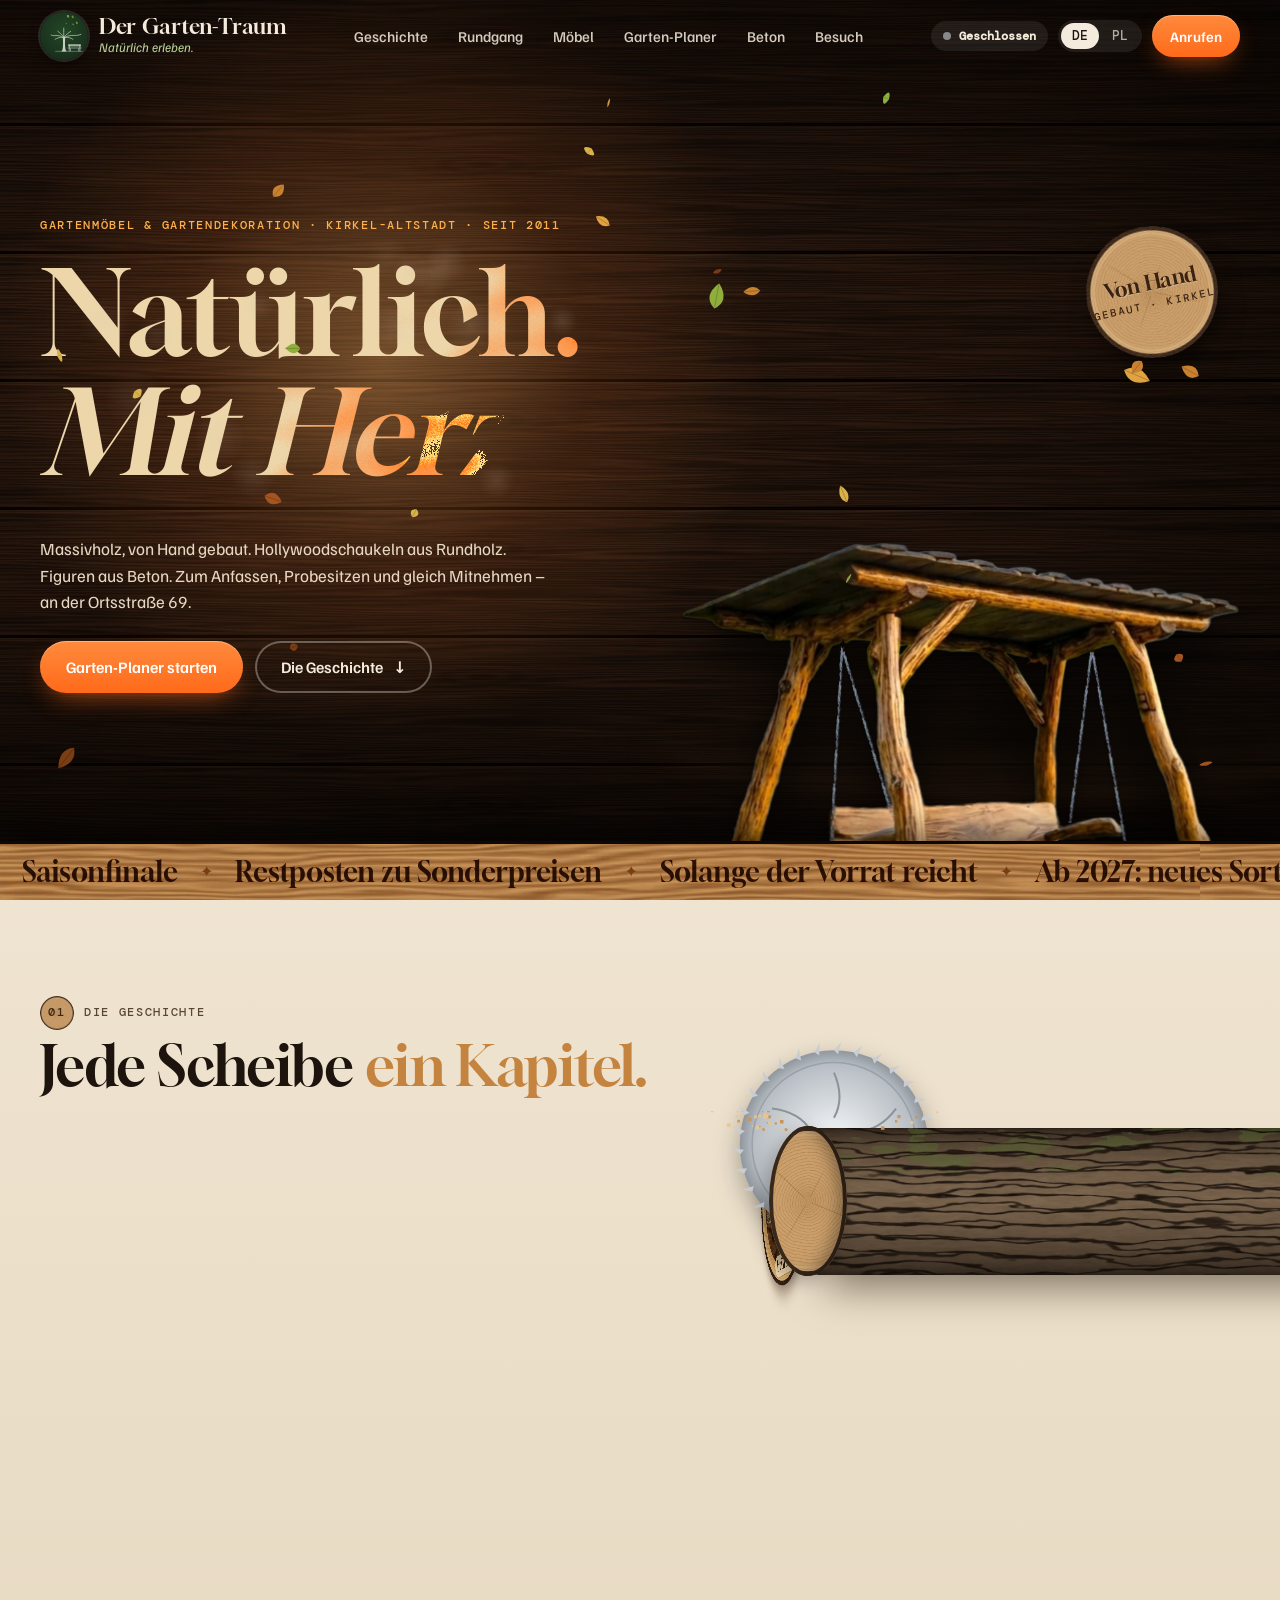
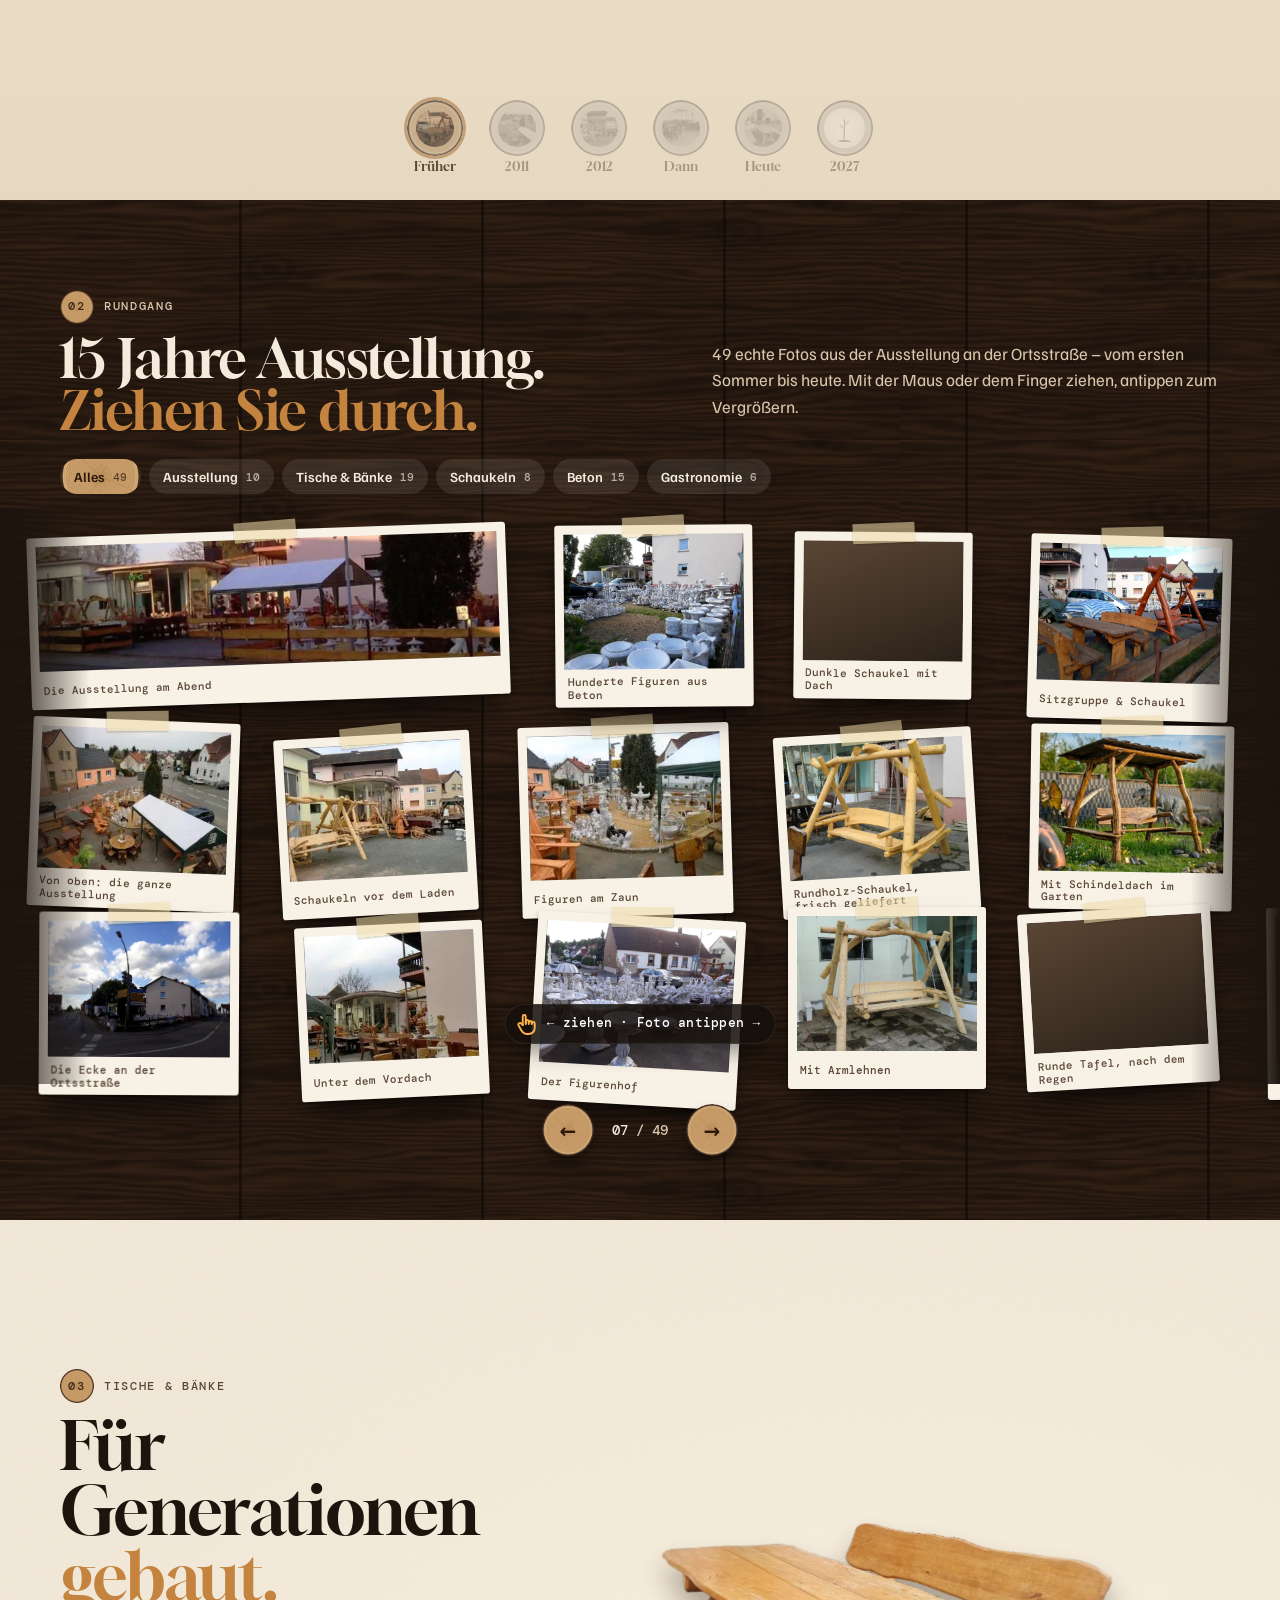
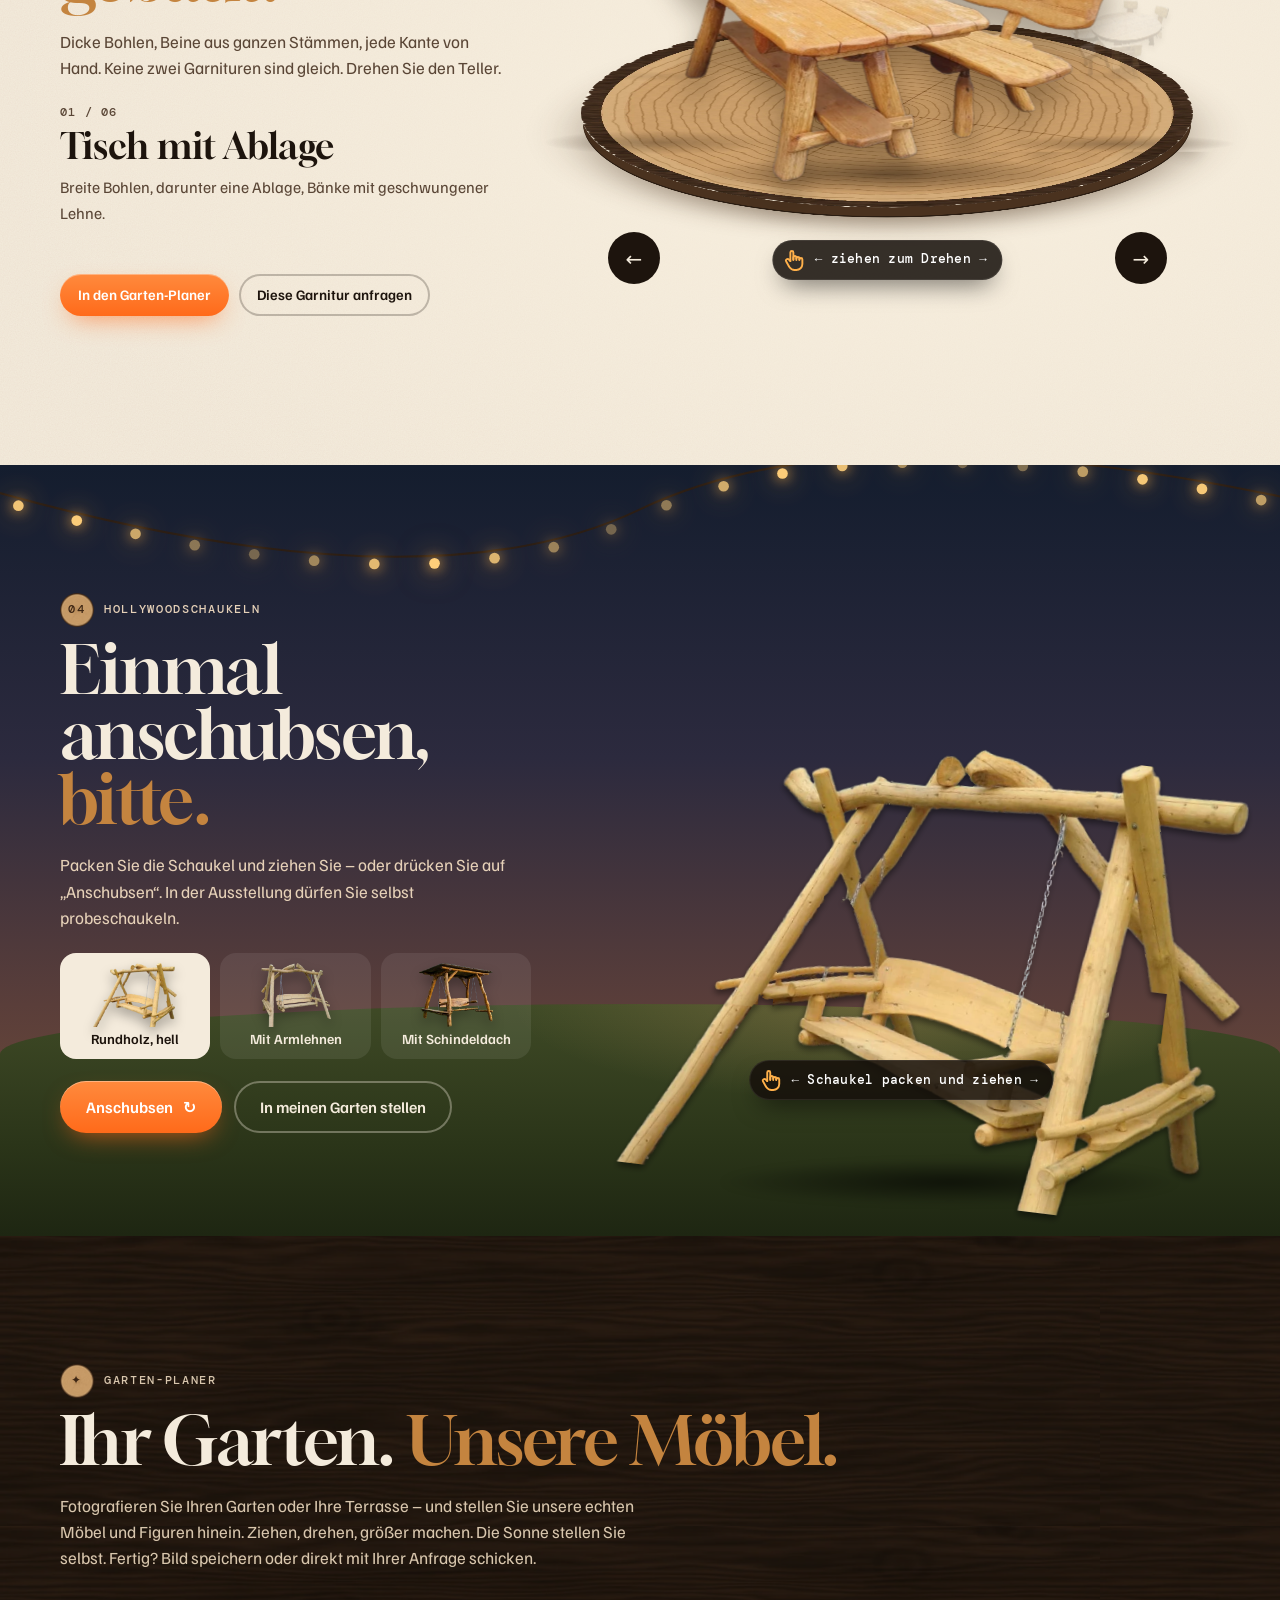
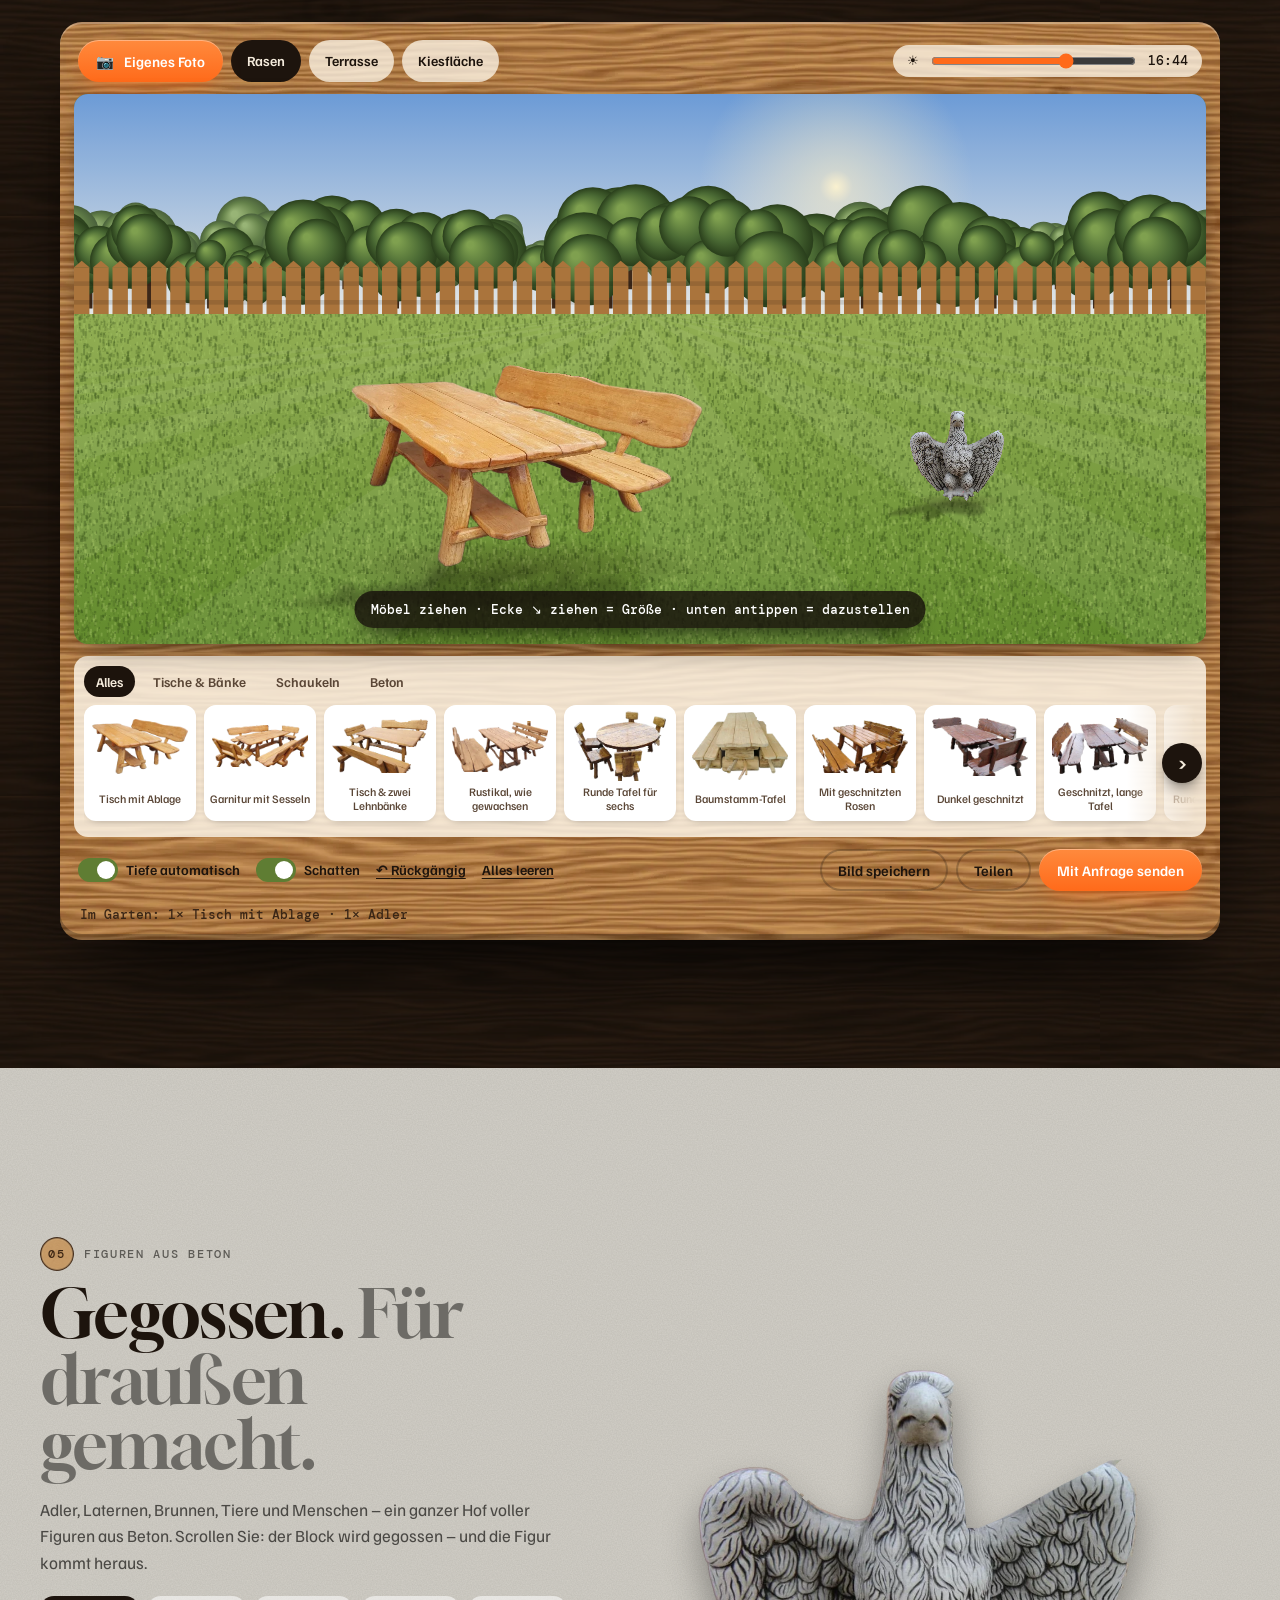
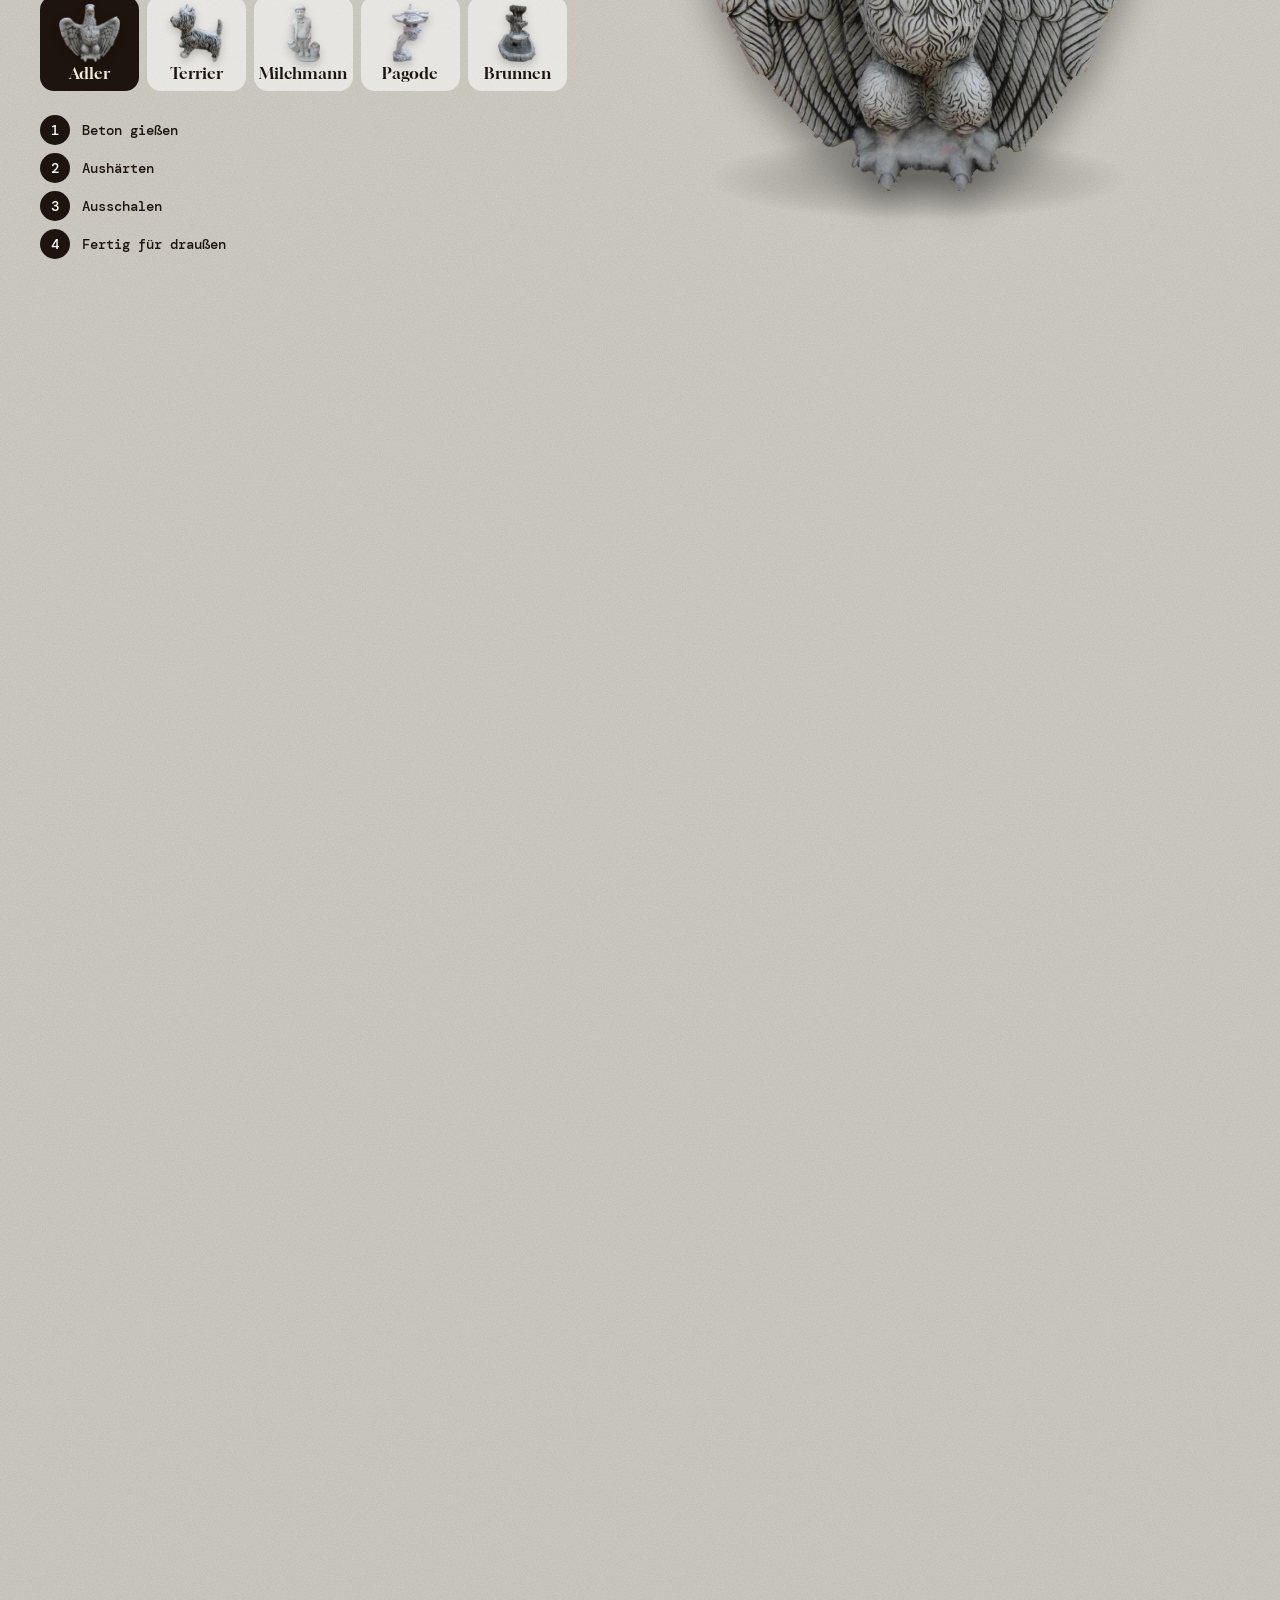
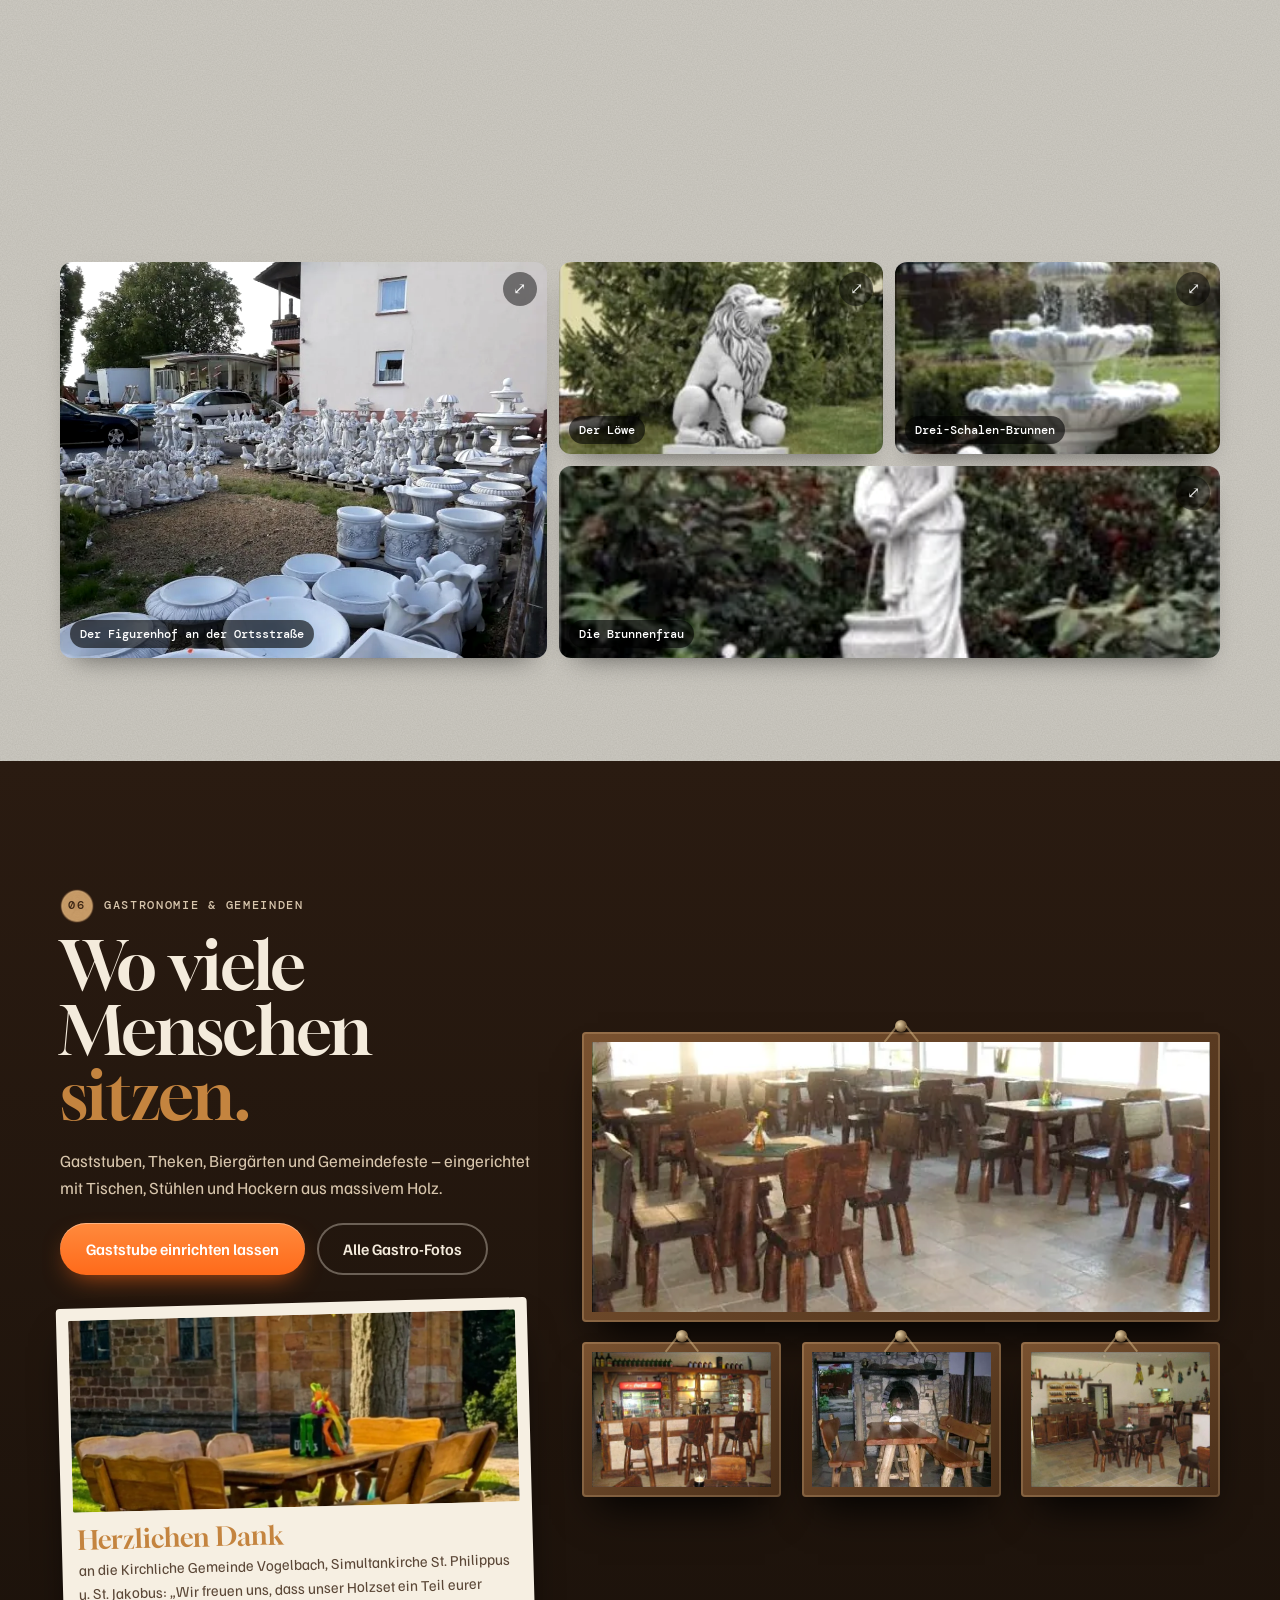
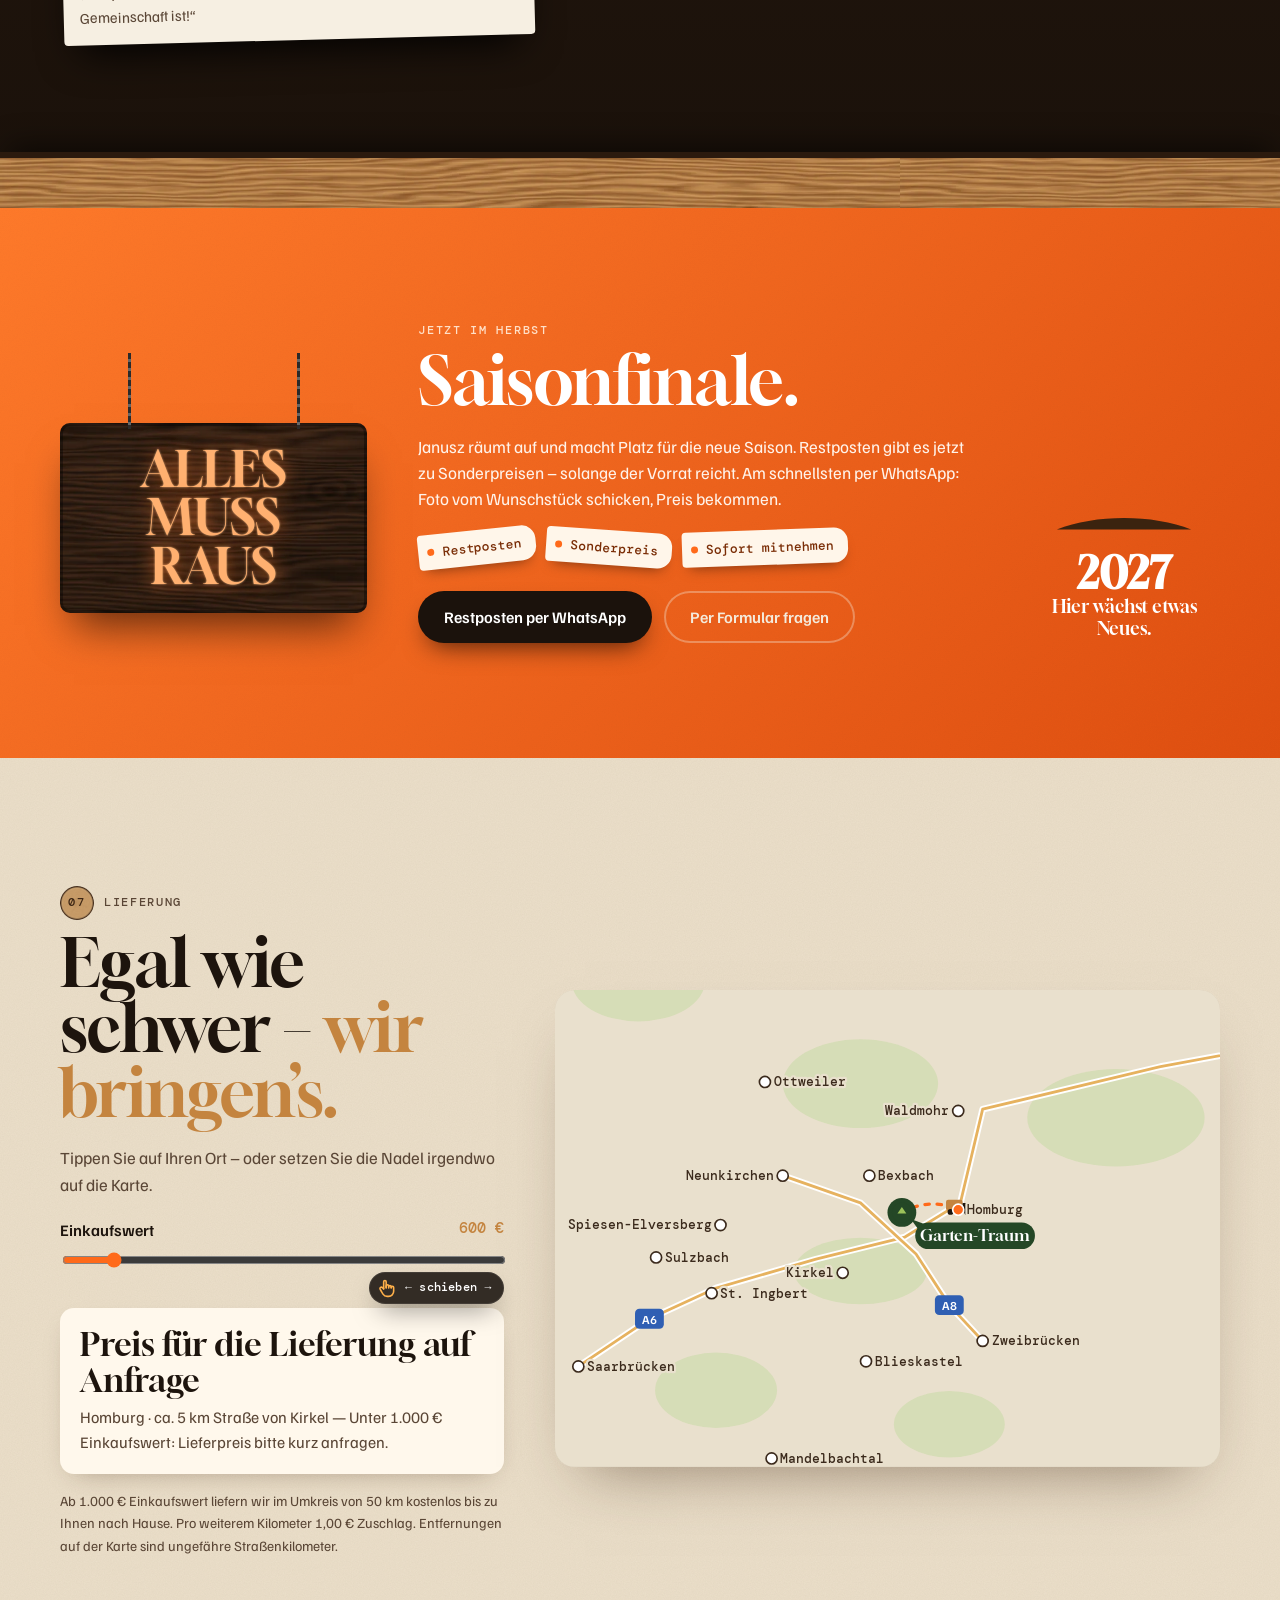
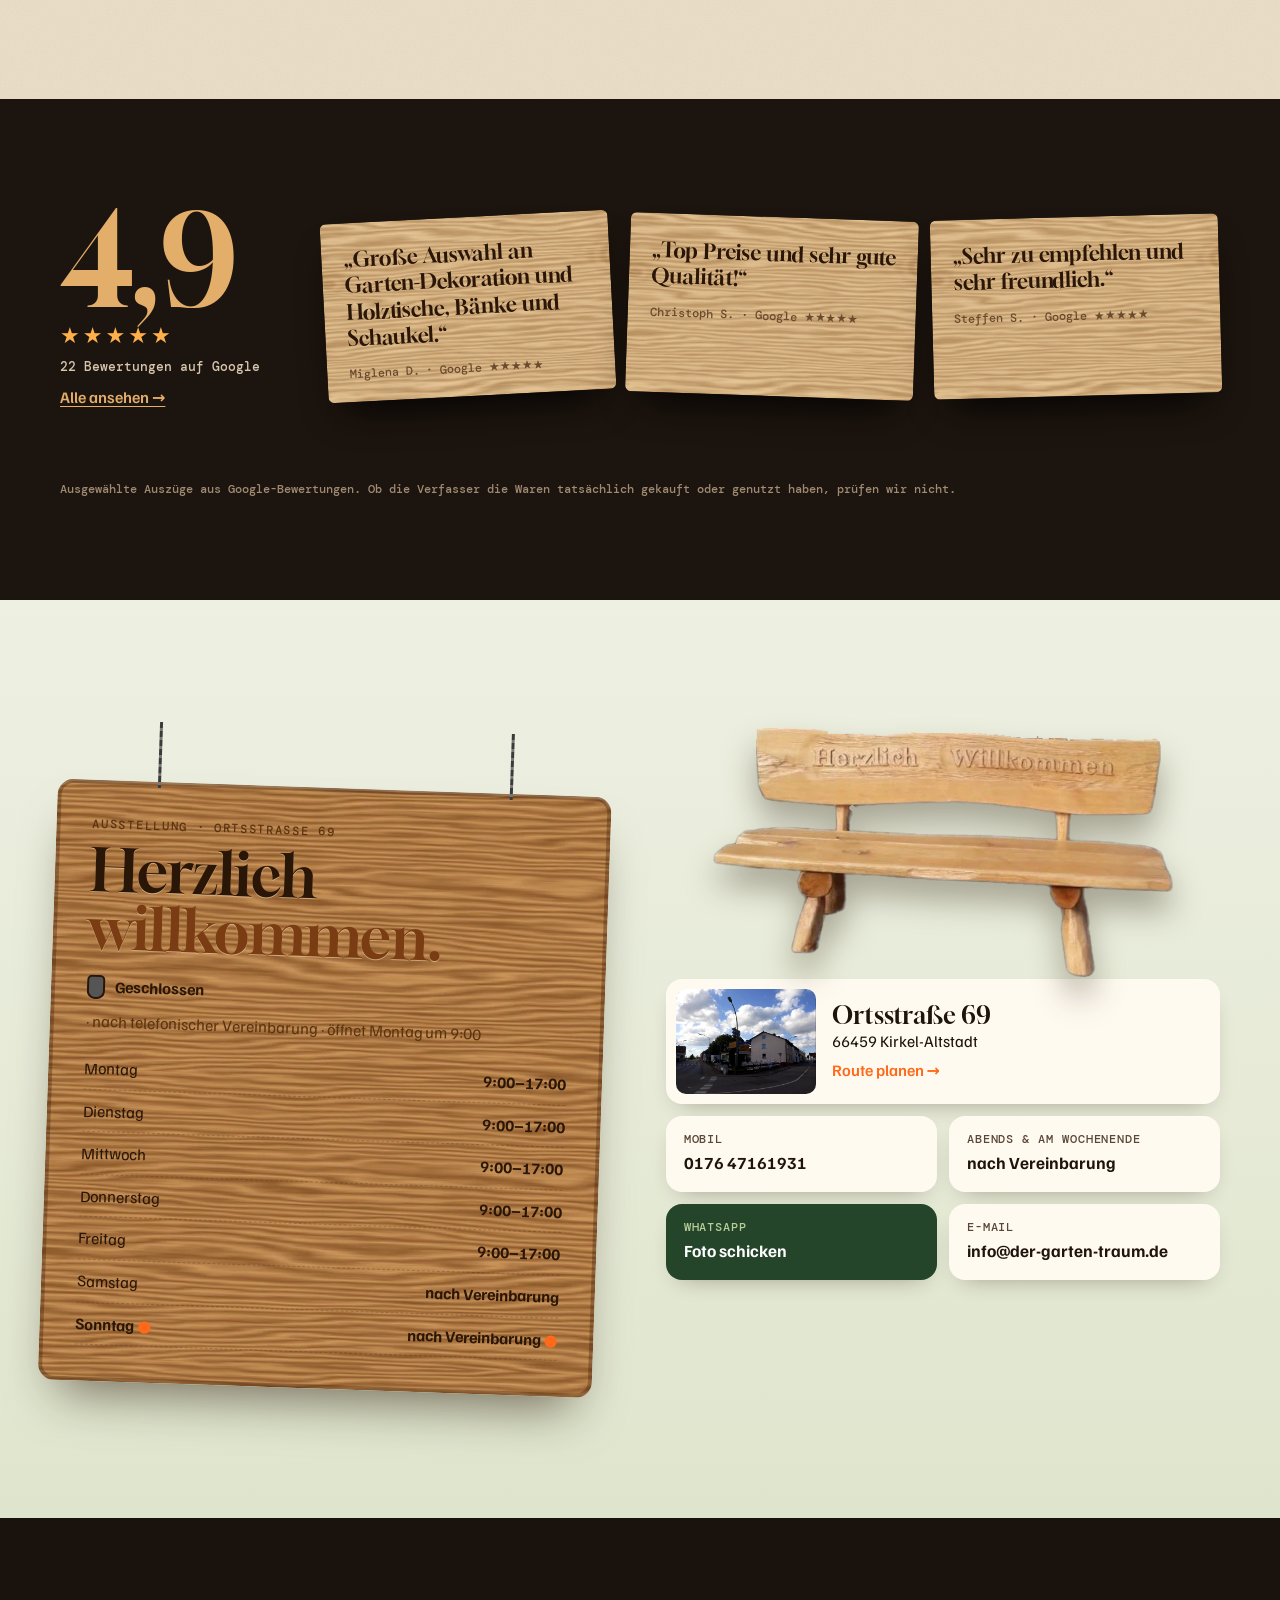
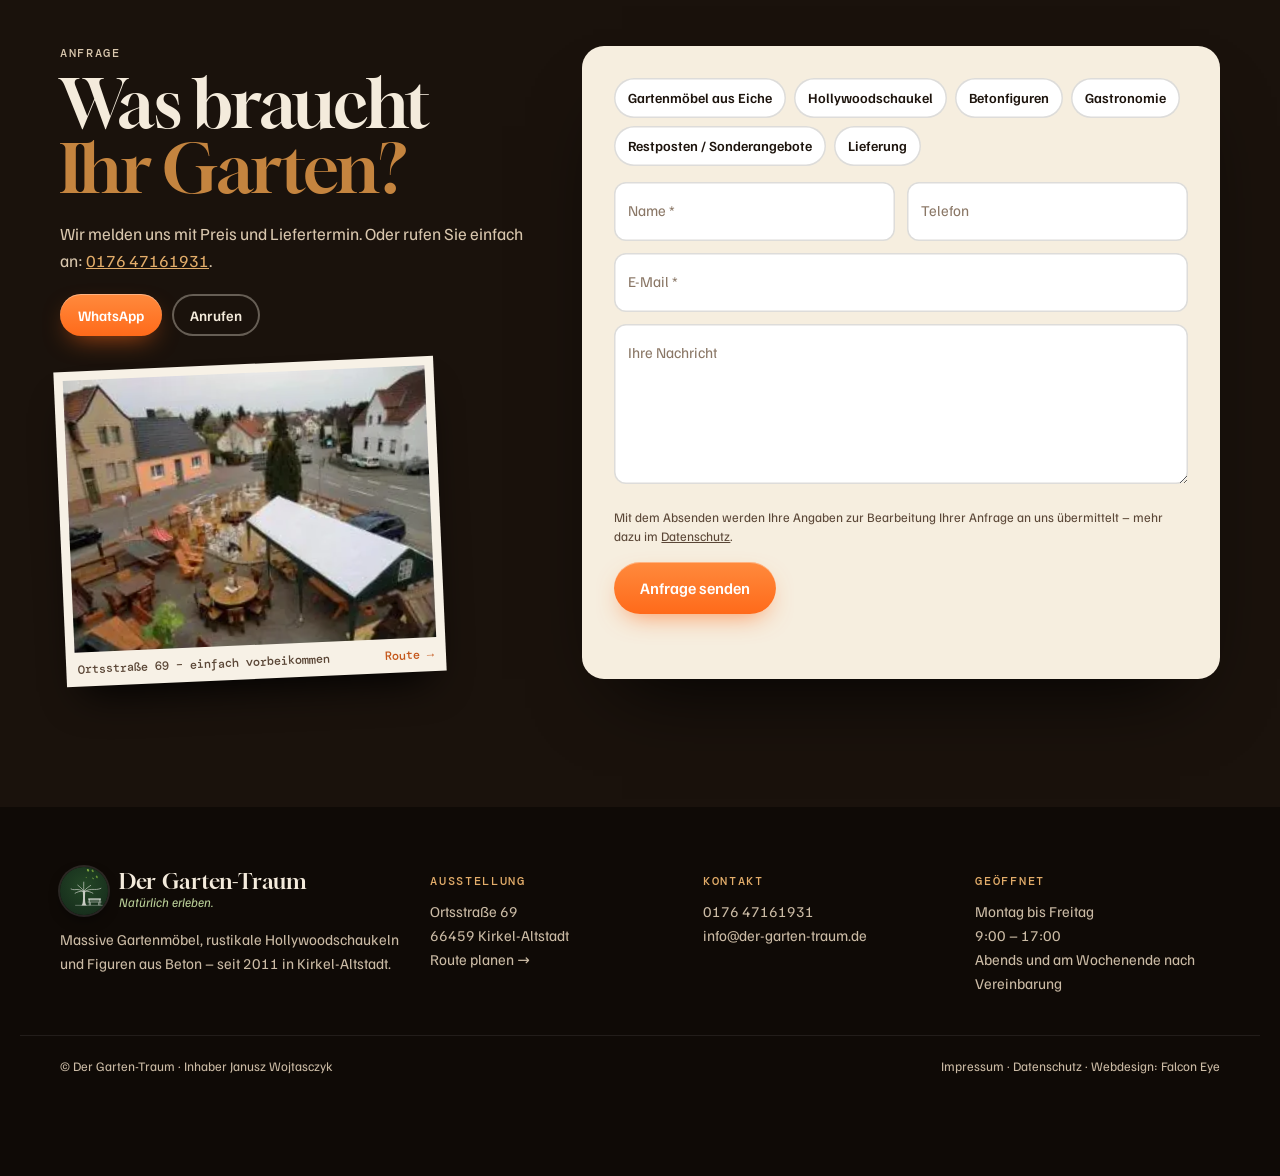
==== commit f562f1be: "Polnische Anfrage-Mail (getestete Sätze), Öffnungszeiten Mo–Fr 9–17 + nach Vereinbarung, kein Festne" ====
--- a/index.html
+++ b/index.html
@@ -23,8 +23,8 @@
 <link rel="icon" href="img/favicon.png" type="image/png">
 <link rel="preload" href="fonts/gloock-latin-400-normal.woff2" as="font" type="font/woff2" crossorigin>
 <link rel="preload" href="fonts/familjen-grotesk-latin-400-normal.woff2" as="font" type="font/woff2" crossorigin>
-<link rel="stylesheet" href="assets/gt.css?v=1792255161">
-<script type="application/ld+json">{"@context": "https://schema.org", "@type": "FurnitureStore", "name": "Der Garten-Traum", "slogan": "Natürlich. Mit Herz.", "url": "https://der-garten-traum.de/", "image": "https://der-garten-traum.de/img/og.jpg", "telephone": "+4917647161931", "email": "info@der-garten-traum.de", "foundingDate": "2011", "founder": {"@type": "Person", "name": "Janusz Wojtasczyk"}, "address": {"@type": "PostalAddress", "streetAddress": "Ortsstraße 69", "postalCode": "66459", "addressLocality": "Kirkel", "addressCountry": "DE"}, "openingHoursSpecification": [{"@type": "OpeningHoursSpecification", "dayOfWeek": ["Monday", "Tuesday", "Wednesday", "Thursday", "Friday", "Saturday"], "opens": "08:30", "closes": "18:30"}]}</script>
+<link rel="stylesheet" href="assets/gt.css?v=1792261276">
+<script type="application/ld+json">{"@context": "https://schema.org", "@type": "FurnitureStore", "name": "Der Garten-Traum", "slogan": "Natürlich. Mit Herz.", "url": "https://der-garten-traum.de/", "image": "https://der-garten-traum.de/img/og.jpg", "telephone": "+4917647161931", "email": "info@der-garten-traum.de", "foundingDate": "2011", "founder": {"@type": "Person", "name": "Janusz Wojtasczyk"}, "address": {"@type": "PostalAddress", "streetAddress": "Ortsstraße 69", "postalCode": "66459", "addressLocality": "Kirkel", "addressCountry": "DE"}, "openingHoursSpecification": [{"@type": "OpeningHoursSpecification", "dayOfWeek": ["Monday", "Tuesday", "Wednesday", "Thursday", "Friday"], "opens": "09:00", "closes": "17:00"}]}</script>
 </head>
 <body class="home is-loading">
 <a class="skip" href="#main"><span data-pl="Przejdź do treści">Zum Inhalt springen</span></a>
@@ -280,7 +280,7 @@
       <p class="lead" data-pl="Dotknij swojej miejscowości – albo postaw pinezkę w dowolnym miejscu mapy.">Tippen Sie auf Ihren Ort – oder setzen Sie die Nadel irgendwo auf die Karte.</p>
       <label class="rng"><span data-pl="Wartość zakupów">Einkaufswert</span><output data-wo>1.200 €</output><input type="range" min="100" max="5000" step="50" value="1200" data-wert><span class="nudge wert-n" data-nudge="wert" aria-hidden="true"><svg class="nudge-h" viewBox="0 0 24 24" aria-hidden="true"><path d="M8 13v-8.5a1.5 1.5 0 0 1 3 0v7.5"/><path d="M11 11.5v-2a1.5 1.5 0 1 1 3 0v2.5"/><path d="M14 10.5a1.5 1.5 0 0 1 3 0v1.5"/><path d="M17 11.5a1.5 1.5 0 0 1 3 0v4.5a6 6 0 0 1 -6 6h-2h.208a6 6 0 0 1 -5.012 -2.7l-.196 -.3c-.312 -.479 -1.407 -2.388 -3.286 -5.728a1.5 1.5 0 0 1 .536 -2.022a1.867 1.867 0 0 1 2.28 .28l1.47 1.47"/></svg><span data-pl="← przesuń →">← schieben →</span></span></label>
       <div class="del-res"><p class="del-r" data-dres></p><p class="del-s" data-dsub></p></div>
-      <p class="del-n" data-pl="Przy zakupach od 1000 € dostawa w promieniu 10 km jest bezpłatna. Za każdy kolejny kilometr dopłata 1,00 €. Odległości na mapie to przybliżone kilometry drogowe.">Ab 1.000 € Einkaufswert liefern wir im Umkreis von 10 km kostenlos bis zu Ihnen nach Hause. Pro weiterem Kilometer 1,00 € Zuschlag. Entfernungen auf der Karte sind ungefähre Straßenkilometer.</p>
+      <p class="del-n" data-pl="Przy zakupach od 1000 € dostawa w promieniu 50 km jest bezpłatna. Za każdy kolejny kilometr dopłata 1,00 €. Odległości na mapie to przybliżone kilometry drogowe.">Ab 1.000 € Einkaufswert liefern wir im Umkreis von 50 km kostenlos bis zu Ihnen nach Hause. Pro weiterem Kilometer 1,00 € Zuschlag. Entfernungen auf der Karte sind ungefähre Straßenkilometer.</p>
     </div>
     <div class="map" data-map><svg viewBox="0 0 600 460" data-mapsvg aria-label="Karte der Umgebung" data-pla="Mapa okolicy"></svg></div>
   </div>
@@ -303,7 +303,7 @@
         <p class="vi-k"><span data-pl="Ekspozycja · Ortsstraße 69">Ausstellung · Ortsstraße 69</span></p>
         <h2 class="h2" id="vi-h"><span data-pl="Serdecznie">Herzlich</span> <em><span data-pl="zapraszamy.">willkommen.</span></em></h2>
         <div class="vi-now" data-now><i class="lantern"></i><b data-now-t>…</b><span data-now-s></span></div>
-        <ul class="hours" data-hours><li data-day="1"><span data-pl="Poniedziałek">Montag</span><b>8:30–18:30</b></li><li data-day="2"><span data-pl="Wtorek">Dienstag</span><b>8:30–18:30</b></li><li data-day="3"><span data-pl="Środa">Mittwoch</span><b>8:30–18:30</b></li><li data-day="4"><span data-pl="Czwartek">Donnerstag</span><b>8:30–18:30</b></li><li data-day="5"><span data-pl="Piątek">Freitag</span><b>8:30–18:30</b></li><li data-day="6"><span data-pl="Sobota">Samstag</span><b>8:30–18:30</b></li><li data-day="0"><span data-pl="Niedziela">Sonntag</span><b><span data-pl="zamknięte">geschlossen</span></b></li></ul>
+        <ul class="hours" data-hours><li data-day="1"><span data-pl="Poniedziałek">Montag</span><b>9:00–17:00</b></li><li data-day="2"><span data-pl="Wtorek">Dienstag</span><b>9:00–17:00</b></li><li data-day="3"><span data-pl="Środa">Mittwoch</span><b>9:00–17:00</b></li><li data-day="4"><span data-pl="Czwartek">Donnerstag</span><b>9:00–17:00</b></li><li data-day="5"><span data-pl="Piątek">Freitag</span><b>9:00–17:00</b></li><li data-day="6"><span data-pl="Sobota">Samstag</span><b><span data-pl="po umówieniu">nach Vereinbarung</span></b></li><li data-day="0"><span data-pl="Niedziela">Sonntag</span><b><span data-pl="po umówieniu">nach Vereinbarung</span></b></li></ul>
       </div>
     </div>
     <div class="vi-c">
@@ -311,7 +311,7 @@
       <a class="vi-card vi-map" href="https://www.google.com/maps/search/?api=1&query=Gartenm%C3%B6bel%20und%20Gartendekoration%2C%20Ortsstra%C3%9Fe%2069%2C%2066459%20Kirkel" target="_blank" rel="noopener"><img src="img/f/g_ecke_strasse.webp" alt="" loading="lazy"><span><b>Ortsstraße 69</b>66459 Kirkel-Altstadt<em data-pl="Wyznacz trasę →">Route planen →</em></span></a>
       <div class="vi-row">
         <a class="vi-card" href="tel:+4917647161931"><small data-pl="Komórka">Mobil</small><b>0176 47161931</b></a>
-        <a class="vi-card" href="tel:+49684189169"><small data-pl="Telefon">Telefon</small><b>06841 89169</b></a>
+        <a class="vi-card" href="tel:+4917647161931"><small data-pl="Wieczorem i w weekend">Abends &amp; am Wochenende</small><b data-pl="po umówieniu">nach Vereinbarung</b></a>
         <a class="vi-card vi-wa" href="https://wa.me/4917647161931" target="_blank" rel="noopener"><small>WhatsApp</small><b data-pl="Wyślij zdjęcie">Foto schicken</b></a>
         <a class="vi-card" href="mailto:info@der-garten-traum.de"><small data-pl="E-mail">E-Mail</small><b>info@der-garten-traum.de</b></a>
       </div>
@@ -330,15 +330,16 @@
       <figure class="ko-prev" data-koprev hidden><img alt="Ihr Garten-Entwurf" data-koimg><figcaption><span data-pl="Twój projekt ogrodu zostanie dołączony.">Ihr Garten-Entwurf wird mitgeschickt.</span> <button type="button" class="lk" data-kodrop><span data-pl="Usuń">Entfernen</span></button></figcaption></figure>
     </div>
     <form class="kf" data-kf action="https://formsubmit.co/info@der-garten-traum.de" method="POST" enctype="multipart/form-data">
-      <div class="chips" data-int><label><input type="checkbox" name="Interesse" value="Gartenmöbel aus Eiche"><span data-pl="Meble ogrodowe z dębu">Gartenmöbel aus Eiche</span></label><label><input type="checkbox" name="Interesse" value="Hollywoodschaukel"><span data-pl="Huśtawka ogrodowa">Hollywoodschaukel</span></label><label><input type="checkbox" name="Interesse" value="Betonfiguren"><span data-pl="Figury z betonu">Betonfiguren</span></label><label><input type="checkbox" name="Interesse" value="Gastronomie"><span data-pl="Gastronomia">Gastronomie</span></label><label><input type="checkbox" name="Interesse" value="Restposten / Sonderangebote"><span data-pl="Ostatnie sztuki / oferty specjalne">Restposten / Sonderangebote</span></label><label><input type="checkbox" name="Interesse" value="Lieferung"><span data-pl="Dostawa">Lieferung</span></label></div>
+      <input type="hidden" name="Informacja" value="Żeby odpowiedzieć, kliknij „Odpowiedz” (w poczcie IONOS w przeglądarce: „Antworten”) – e-mail trafi prosto do klienta. Tekst po angielsku nad tabelą i pod nią można pominąć."><input type="hidden" name="Język" value="niemiecki" data-flang>
+      <div class="chips" data-int><label><input type="checkbox" name="Zainteresowanie" value="Gartenmöbel aus Eiche" data-plv="Meble ogrodowe z dębu"><span data-pl="Meble ogrodowe z dębu">Gartenmöbel aus Eiche</span></label><label><input type="checkbox" name="Zainteresowanie" value="Hollywoodschaukel" data-plv="Huśtawka ogrodowa"><span data-pl="Huśtawka ogrodowa">Hollywoodschaukel</span></label><label><input type="checkbox" name="Zainteresowanie" value="Betonfiguren" data-plv="Figury z betonu"><span data-pl="Figury z betonu">Betonfiguren</span></label><label><input type="checkbox" name="Zainteresowanie" value="Gastronomie" data-plv="Gastronomia"><span data-pl="Gastronomia">Gastronomie</span></label><label><input type="checkbox" name="Zainteresowanie" value="Restposten / Sonderangebote" data-plv="Ostatnie sztuki / oferty specjalne"><span data-pl="Ostatnie sztuki / oferty specjalne">Restposten / Sonderangebote</span></label><label><input type="checkbox" name="Zainteresowanie" value="Lieferung" data-plv="Dostawa"><span data-pl="Dostawa">Lieferung</span></label></div>
       <div class="kf-f">
-        <label class="fld"><input name="Name" required placeholder=" " autocomplete="name"><span data-pl="Imię i nazwisko *">Name *</span></label>
+        <label class="fld"><input name="Klient" required placeholder=" " autocomplete="name"><span data-pl="Imię i nazwisko *">Name *</span></label>
         <label class="fld"><input name="Telefon" type="tel" placeholder=" " autocomplete="tel"><span data-pl="Telefon">Telefon</span></label>
         <label class="fld fld-w"><input name="email" type="email" required placeholder=" " autocomplete="email"><span data-pl="E-mail *">E-Mail *</span></label>
-        <label class="fld fld-w"><textarea name="Nachricht" rows="5" placeholder=" " data-msg></textarea><span data-pl="Twoja wiadomość">Ihre Nachricht</span></label>
+        <label class="fld fld-w"><textarea name="Wiadomość" rows="5" placeholder=" " data-msg></textarea><span data-pl="Twoja wiadomość">Ihre Nachricht</span></label>
       </div>
       <p class="kf-dsn" data-plh="Po wysłaniu Twoje dane zostaną przekazane nam w celu obsługi zapytania – więcej w &lt;a href=&quot;datenschutz.html&quot;&gt;informacji o ochronie danych&lt;/a&gt;.">Mit dem Absenden werden Ihre Angaben zur Bearbeitung Ihrer Anfrage an uns übermittelt – mehr dazu im <a href="datenschutz.html">Datenschutz</a>.</p>
-      <input type="hidden" name="_subject" value="Anfrage über der-garten-traum.de"><input type="hidden" name="_template" value="table"><input type="hidden" name="_captcha" value="false"><input type="hidden" name="_next" value="" data-next><input type="hidden" name="Sprache" value="DE" data-flang><input type="hidden" name="Garten-Planer" value="" data-plantext><input type="file" name="Garten-Entwurf" class="hp" tabindex="-1" aria-hidden="true" data-planfile><input type="text" name="_honey" class="hp" tabindex="-1" autocomplete="off">
+      <input type="hidden" name="_subject" value="Nowe zapytanie ze strony der-garten-traum.de"><input type="hidden" name="_template" value="table"><input type="hidden" name="_captcha" value="false"><input type="hidden" name="_next" value="" data-next><input type="hidden" name="Projekt" value="" data-plantext><input type="file" name="attachment" class="hp" tabindex="-1" aria-hidden="true" data-planfile><input type="text" name="_honey" class="hp" tabindex="-1" autocomplete="off">
       <button class="b b-ember" type="submit" data-ksend><span data-pl="Wyślij zapytanie">Anfrage senden</span></button>
       <p class="kf-ok" role="status" data-kok hidden data-plh="&lt;b&gt;Dziękujemy!&lt;/b&gt; Twoje zapytanie dotarło – odezwiemy się najszybciej, jak to możliwe."><b>Danke!</b> Ihre Anfrage ist angekommen – wir melden uns so schnell wie möglich.</p>
     </form>
@@ -363,8 +364,8 @@
 <g class="tr-bench"><rect x="149" y="131.5" width="57" height="3.2" rx=".8"/><rect x="149" y="136.5" width="57" height="3.2" rx=".8"/><rect x="146.5" y="146" width="62" height="3" rx=".8"/><rect x="152" y="134" width="2.4" height="28.5"/><rect x="200.5" y="134" width="2.4" height="28.5"/><rect x="157" y="149" width="2" height="13"/><rect x="195.5" y="149" width="2" height="13"/></g>
 </svg></span><span class="logo-t"><b>Der Garten-Traum</b><small data-pl="Naturalnie przeżyć.">Natürlich erleben.</small></span></a><p data-pl="Masywne meble ogrodowe, rustykalne huśtawki i figury z betonu – od 2011 roku w Kirkel-Altstadt.">Massive Gartenmöbel, rustikale Hollywoodschaukeln und Figuren aus Beton – seit 2011 in Kirkel-Altstadt.</p></div>
     <div><h4 data-pl="Ekspozycja">Ausstellung</h4><p>Ortsstraße 69<br>66459 Kirkel-Altstadt<br><a href="https://www.google.com/maps/search/?api=1&query=Gartenm%C3%B6bel%20und%20Gartendekoration%2C%20Ortsstra%C3%9Fe%2069%2C%2066459%20Kirkel" target="_blank" rel="noopener"><span data-pl="Wyznacz trasę →">Route planen →</span></a></p></div>
-    <div><h4 data-pl="Kontakt">Kontakt</h4><p><a href="tel:+4917647161931">0176 47161931</a><br><a href="tel:+49684189169">06841 89169</a><br><a href="mailto:info@der-garten-traum.de">info@der-garten-traum.de</a></p></div>
-    <div><h4 data-pl="Otwarte">Geöffnet</h4><p><span data-pl="Poniedziałek – sobota">Montag bis Samstag</span><br>8:30 – 18:30<br><span data-pl="Niedziela zamknięte">Sonntag geschlossen</span></p></div>
+    <div><h4 data-pl="Kontakt">Kontakt</h4><p><a href="tel:+4917647161931">0176 47161931</a><br><a href="mailto:info@der-garten-traum.de">info@der-garten-traum.de</a></p></div>
+    <div><h4 data-pl="Otwarte">Geöffnet</h4><p><span data-pl="Poniedziałek – piątek">Montag bis Freitag</span><br>9:00 – 17:00<br><span data-pl="Wieczorem i w weekend po umówieniu">Abends und am Wochenende nach Vereinbarung</span></p></div>
   </div>
   <div class="wrap ftr-b"><span>© Der Garten-Traum · <span data-pl="Właściciel">Inhaber</span> Janusz Wojtasczyk</span><span><a href="impressum.html" data-pl="Nota prawna">Impressum</a> · <a href="datenschutz.html"><span data-pl="Ochrona danych">Datenschutz</span></a> · <a href="https://falcon-eye.de" target="_blank" rel="noopener"><span data-pl="Projekt strony">Webdesign</span>: Falcon Eye</a></span></div>
 </footer>
@@ -372,5 +373,5 @@
 <div class="lb" data-lb hidden><button type="button" class="lb-x" data-lbx aria-label="Schließen" data-pla="Zamknij">✕</button><button type="button" class="lb-n p" data-lbn="-1" aria-label="Zurück" data-pla="Wstecz">←</button><figure><img alt="" data-lbimg><figcaption data-lbcap></figcaption></figure><button type="button" class="lb-n n" data-lbn="1" aria-label="Weiter" data-pla="Dalej">→</button></div>
 <div class="toast" data-toast role="status" aria-live="polite"></div>
 <script>window.GT={"prod": {"set4": {"n": "Tisch mit Ablage", "pl": "Stół z półką", "cat": "holz", "w": 220, "sz": [720, 414]}, "set3": {"n": "Garnitur mit Sesseln", "pl": "Komplet z fotelami", "cat": "holz", "w": 250, "sz": [1051, 460]}, "set1": {"n": "Tisch & zwei Lehnbänke", "pl": "Stół i dwie ławki", "cat": "holz", "w": 230, "sz": [956, 534]}, "set2": {"n": "Rustikal, wie gewachsen", "pl": "Rustykalny, jak wyrósł", "cat": "holz", "w": 250, "sz": [1013, 543]}, "rund": {"n": "Runde Tafel für sechs", "pl": "Okrągły stół dla sześciu", "cat": "holz", "w": 200, "sz": [847, 648]}, "natur": {"n": "Baumstamm-Tafel", "pl": "Stół na pniach", "cat": "holz", "w": 230, "sz": [914, 644]}, "rosen": {"n": "Mit geschnitzten Rosen", "pl": "Z rzeźbionymi różami", "cat": "holz", "w": 240, "sz": [996, 550]}, "gesch1": {"n": "Dunkel geschnitzt", "pl": "Ciemny, rzeźbiony", "cat": "holz", "w": 240, "sz": [880, 543]}, "gesch3": {"n": "Geschnitzt, lange Tafel", "pl": "Rzeźbiony, długi stół", "cat": "holz", "w": 260, "sz": [1024, 599]}, "schaukel1": {"n": "Rundholz-Schaukel", "pl": "Huśtawka z okrąglaków", "cat": "schaukel", "w": 260, "sz": [1009, 768]}, "schaukel2": {"n": "Schaukel mit Armlehnen", "pl": "Huśtawka z podłokietnikami", "cat": "schaukel", "w": 250, "sz": [839, 768]}, "dach": {"n": "Schaukel mit Schindeldach", "pl": "Huśtawka z daszkiem", "cat": "schaukel", "w": 240, "sz": [859, 733]}, "bank": {"n": "Bank „Herzlich Willkommen“", "pl": "Ławka „Serdecznie witamy”", "cat": "holz", "w": 180, "sz": [557, 301]}, "adler": {"n": "Adler", "pl": "Orzeł", "cat": "beton", "w": 80, "sz": [782, 749]}, "hund": {"n": "Terrier", "pl": "Terier", "cat": "beton", "w": 55, "sz": [504, 547]}, "milchmann": {"n": "Der Milchmann", "pl": "Mleczarz", "cat": "beton", "w": 45, "sz": [441, 769]}, "pagode": {"n": "Pagoden-Laterne", "pl": "Latarnia pagoda", "cat": "beton", "w": 55, "sz": [537, 848]}, "brunnen": {"n": "Baumstamm-Brunnen", "pl": "Fontanna jak pień", "cat": "beton", "w": 75, "sz": [585, 885]}}, "photos": [["panorama", "Die Ausstellung am Abend", "Ekspozycja wieczorem", 4.994], ["ausstellung_oben", "Von oben: die ganze Ausstellung", "Z góry: cała ekspozycja", 1.336], ["g_ecke_strasse", "Die Ecke an der Ortsstraße", "Narożnik przy Ortsstraße", 1.336], ["ausstellung_schaukeln", "Schaukeln vor dem Laden", "Huśtawki przed sklepem", 1.336], ["ausstellung_terrasse", "Unter dem Vordach", "Pod zadaszeniem", 1.336], ["ausstellung_figuren", "Figuren am Zaun", "Figury przy płocie", 1.336], ["g_figurenhof", "Der Figurenhof", "Podwórze figur", 1.336], ["g_figurenhof2", "Hunderte Figuren aus Beton", "Setki figur z betonu", 1.336], ["schaukel1", "Rundholz-Schaukel, frisch geliefert", "Huśtawka z okrąglaków, świeżo dostarczona", 1.333], ["schaukel2", "Mit Armlehnen", "Z podłokietnikami", 1.333], ["g_schaukel_dunkel", "Dunkle Schaukel mit Dach", "Ciemna huśtawka z daszkiem", 1.336], ["g_sitzgruppe_schaukel", "Sitzgruppe & Schaukel", "Komplet i huśtawka", 1.336], ["schaukel_garten", "Mit Schindeldach im Garten", "Z gontowym daszkiem w ogrodzie", 1.34], ["rund", "Runde Tafel, nach dem Regen", "Okrągły stół po deszczu", 1.333], ["natur", "Unbehandelt, auf Stämmen", "Nielakierowany, na pniach", 1.333], ["rosen", "Mit geschnitzten Rosen", "Z rzeźbionymi różami", 1.333], ["honig", "Honigfarben geölt", "Olejowany na miodowo", 1.333], ["gesch1", "Blätter in Lehne und Platte", "Liście w oparciu i blacie", 1.333], ["gesch2", "Dunkel geschnitzt", "Ciemny, rzeźbiony", 1.333], ["gesch3", "Jede Kante von Hand", "Każda krawędź ręcznie", 1.333], ["braun", "Geölt und gewachst", "Olejowany i woskowany", 1.333], ["moebel_set3", "Garnitur mit Lehnen", "Komplet z oparciami", 1.334], ["moebel_set4", "Für die ganze Familie", "Dla całej rodziny", 1.333], ["moebel_terrasse", "Auf der Terrasse", "Na tarasie", 1.333], ["wa_set4", "Gerade aufgestellt", "Właśnie wystawiony", 1.49], ["wa_set_schaukel", "Neu in der Ausstellung", "Nowość na ekspozycji", 1.49], ["eiche_garten", "Eiche im Garten", "Dąb w ogrodzie", 1.809], ["g_bank_willkommen", "„Herzlich Willkommen“", "„Serdecznie witamy”", 1.063], ["spielhaus1", "Spielhaus auf Stelzen", "Domek na palach", 1.331], ["spielhaus2", "Mit Treppe & Fenster", "Ze schodami i okienkiem", 0.747], ["spielhaus3", "Großes Spielhaus mit Schaukel", "Duży domek z huśtawką", 1.328], ["adler", "Der große Adler", "Duży orzeł", 1.333], ["adler3", "Adler auf dem Fels", "Orzeł na skale", 1.333], ["beton_adler2", "Flügel weit offen", "Skrzydła szeroko otwarte", 0.749], ["loewe", "Der Löwe", "Lew", 1.226], ["hund", "Terrier & Vogeltränke", "Terier i poidełko", 1.333], ["milchmann", "Der Milchmann", "Mleczarz", 0.75], ["pagode", "Pagoden-Laterne", "Latarnia pagoda", 0.75], ["pagode_gruen", "Pagode im Grünen", "Pagoda w zieleni", 1.329], ["beton_pagode3", "Laterne mit Adler", "Latarnia z orłem", 0.749], ["brunnen", "Brunnen wie ein Baumstamm", "Fontanna jak pień", 0.75], ["brunnen3", "Drei-Schalen-Brunnen", "Fontanna z trzema misami", 0.744], ["brunnenfrau", "Die Brunnenfrau", "Kobieta przy studni", 1.327], ["gastro_saal", "Eine ganze Gaststube", "Cała sala", 1.332], ["gastro_bar", "Theke & Barhocker", "Bar i hokery", 1.333], ["gastro_kamin", "Vor dem Kamin", "Przy kominku", 1.55], ["gastro_raum1", "Tische für die Wirtschaft", "Stoły do gospody", 1.333], ["gastro_raum2", "Gemütlich eingerichtet", "Przytulnie urządzone", 1.333], ["vogelbach", "Kirchengemeinde Vogelbach", "Parafia Vogelbach", 2.411]], "turn": ["set4", "set3", "rund", "natur", "rosen", "gesch1"], "orte": [["Kirkel", 49.289, 7.234], ["Homburg", 49.326, 7.338], ["Bexbach", 49.346, 7.258], ["St. Ingbert", 49.277, 7.116], ["Blieskastel", 49.237, 7.255], ["Zweibrücken", 49.249, 7.36], ["Neunkirchen", 49.346, 7.18], ["Spiesen-Elversberg", 49.317, 7.124], ["Waldmohr", 49.384, 7.338], ["Ottweiler", 49.401, 7.164], ["Sulzbach", 49.298, 7.066], ["Saarbrücken", 49.234, 6.996], ["Mandelbachtal", 49.18, 7.17], ["Landstuhl", 49.413, 7.571], ["St. Wendel", 49.467, 7.168], ["Kaiserslautern", 49.444, 7.769]], "shop": [49.3244, 7.2873], "wa": "https://wa.me/4917647161931", "mob": "0176 47161931"};</script>
-<script src="assets/gt.js?v=1792255161" defer></script><script src="assets/planer.js?v=1792255161" defer></script>
+<script src="assets/gt.js?v=1792261276" defer></script><script src="assets/planer.js?v=1792261276" defer></script>
 </body></html>
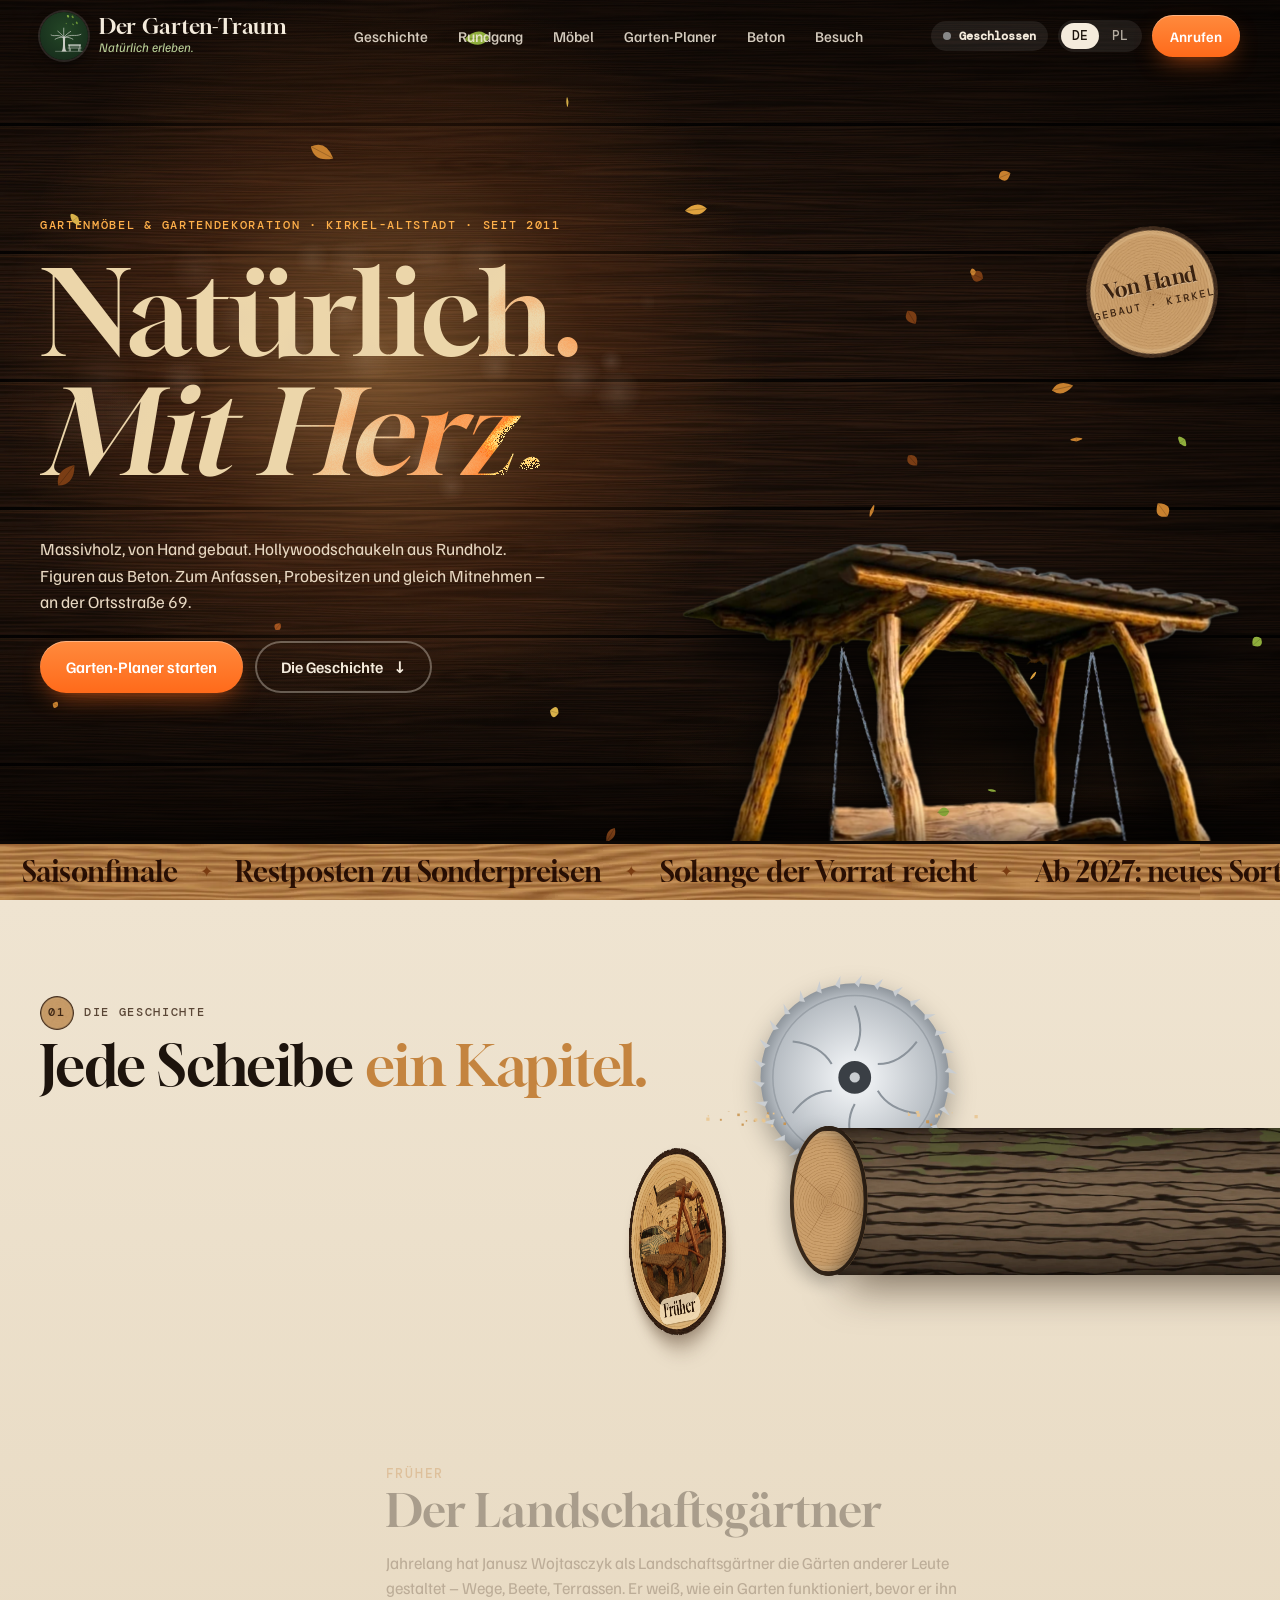
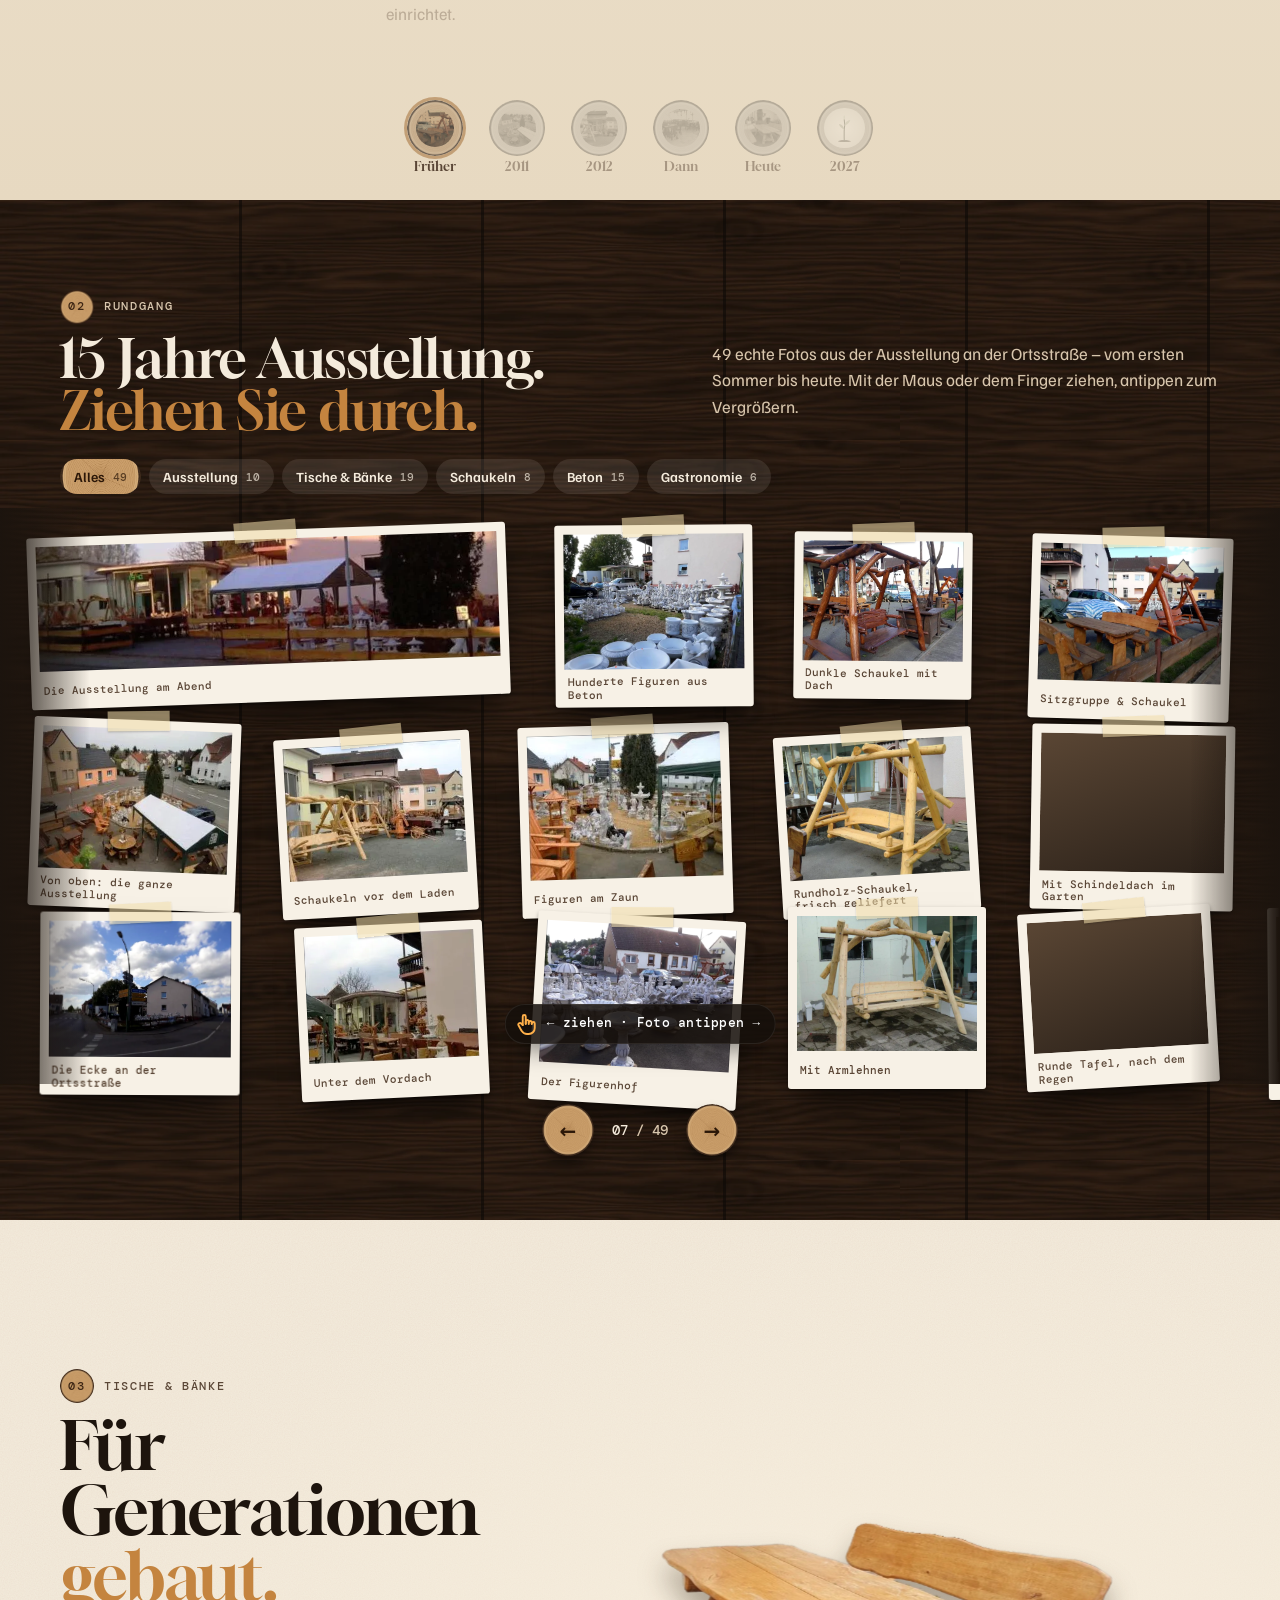
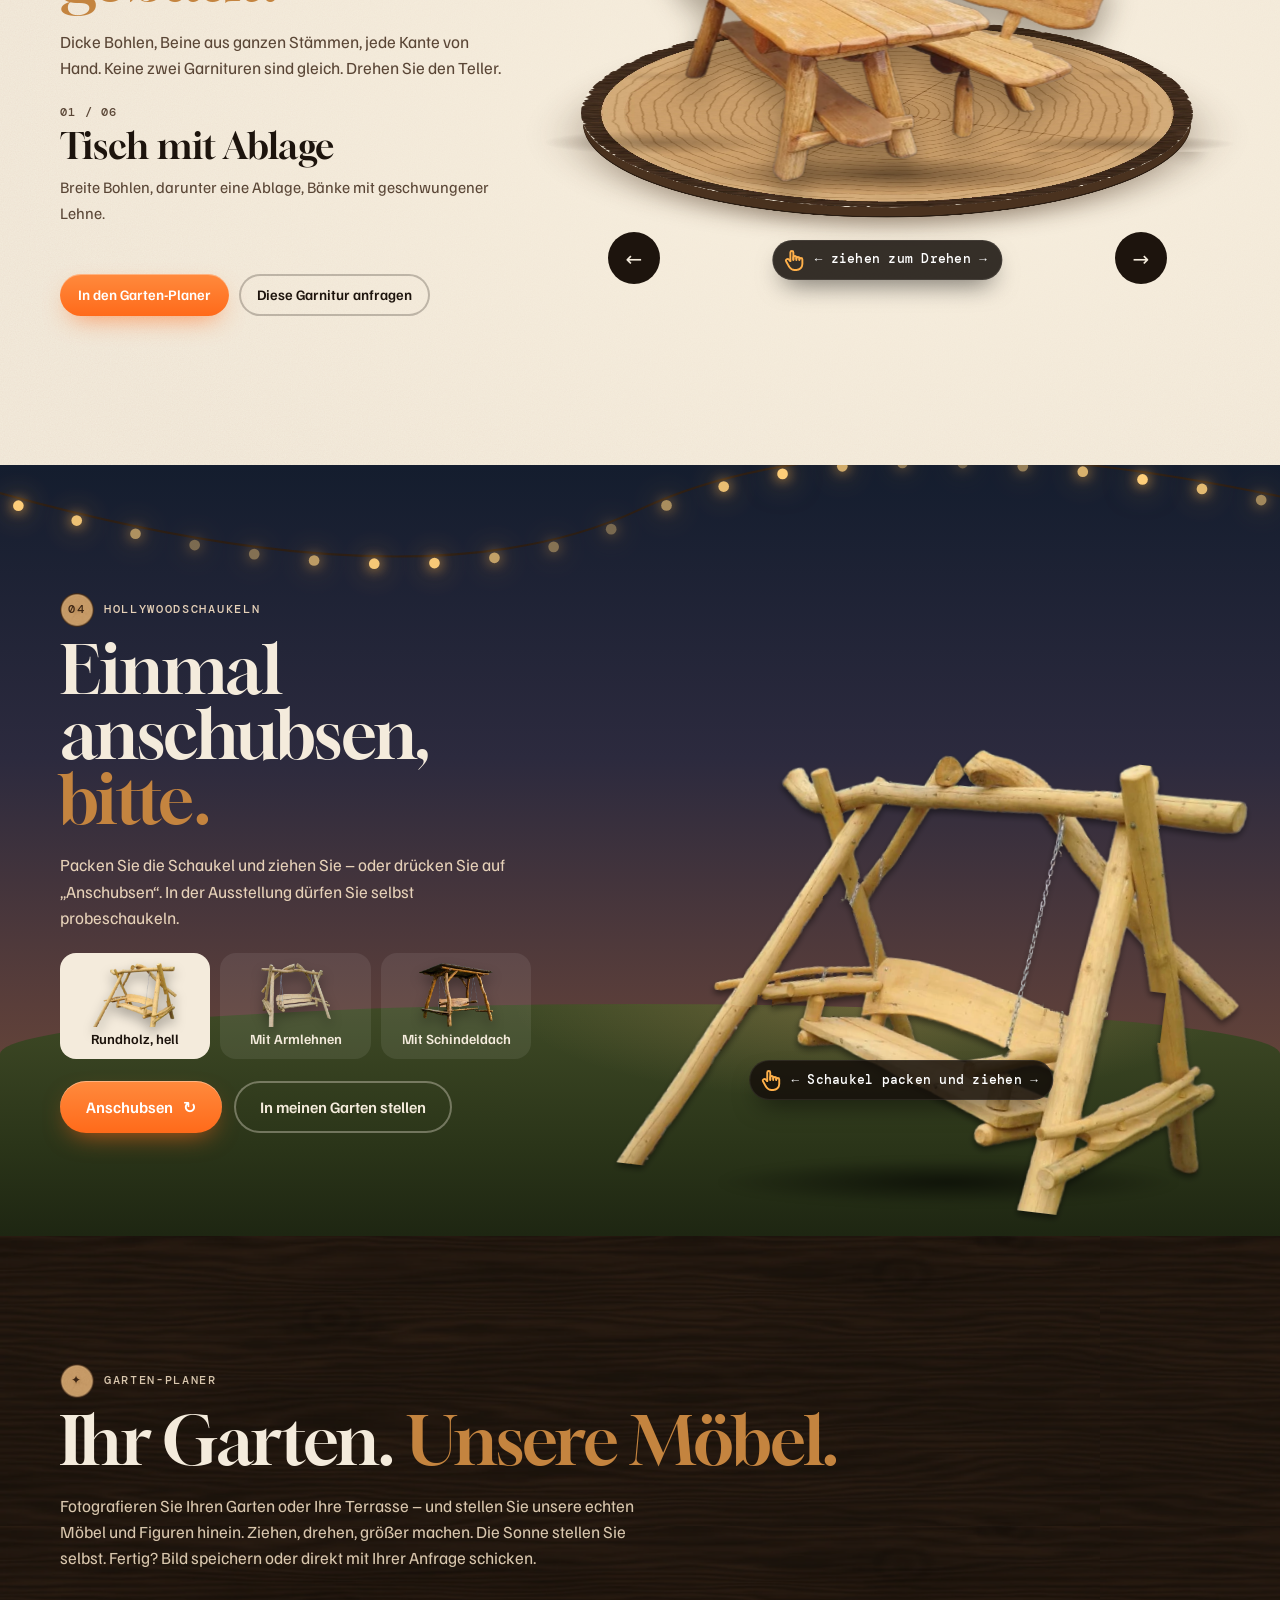
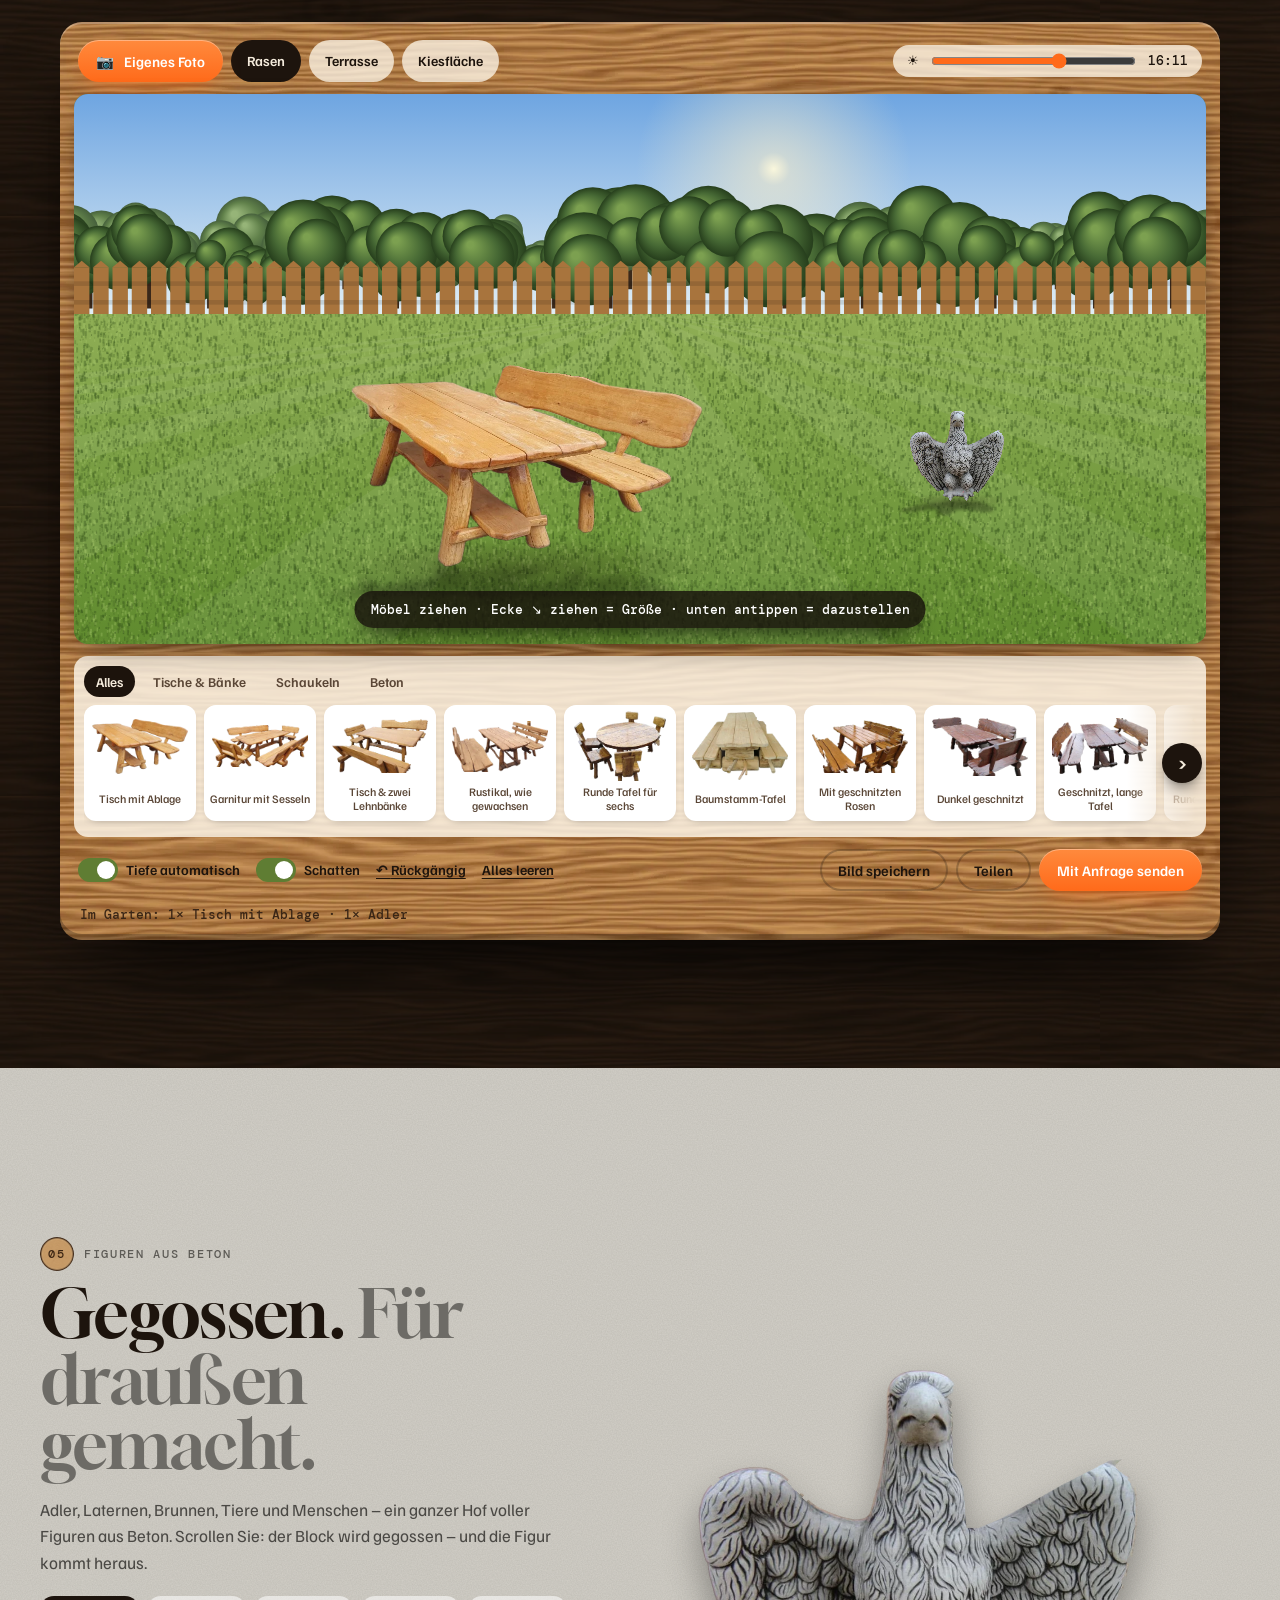
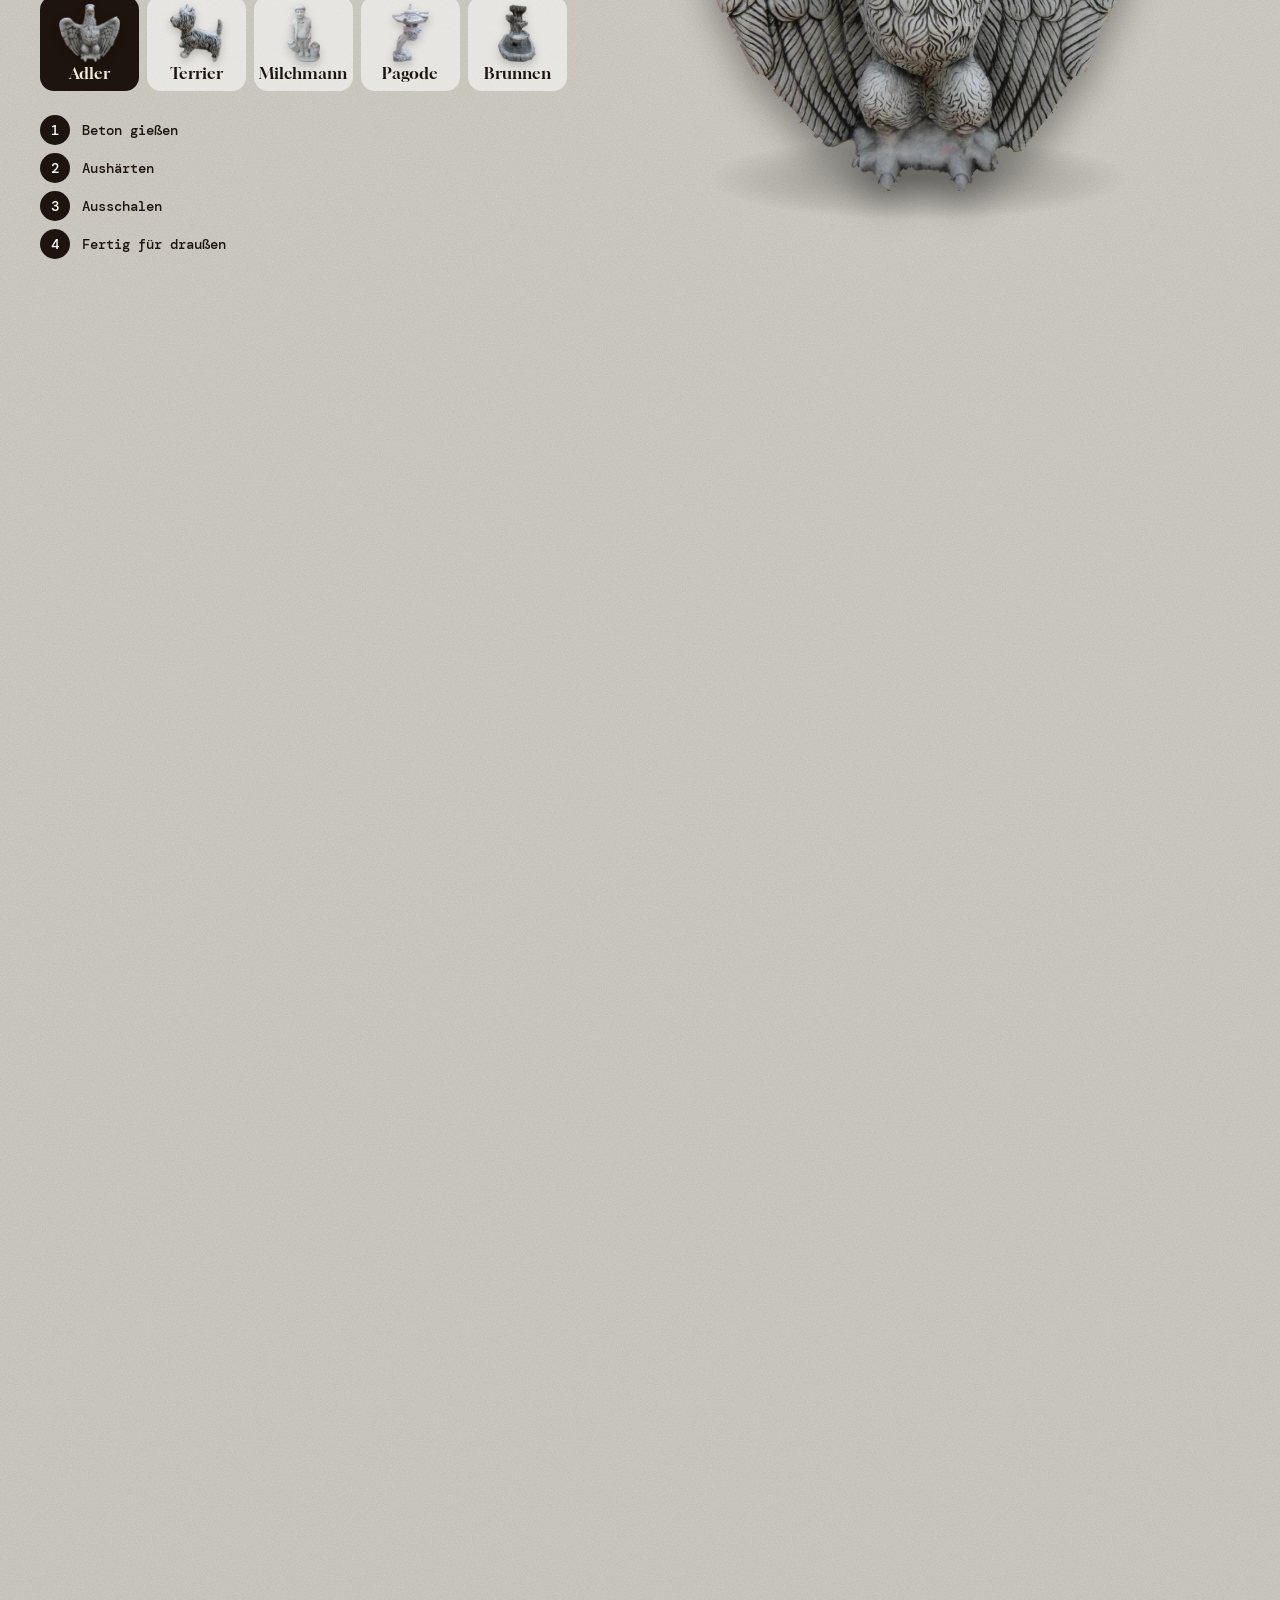
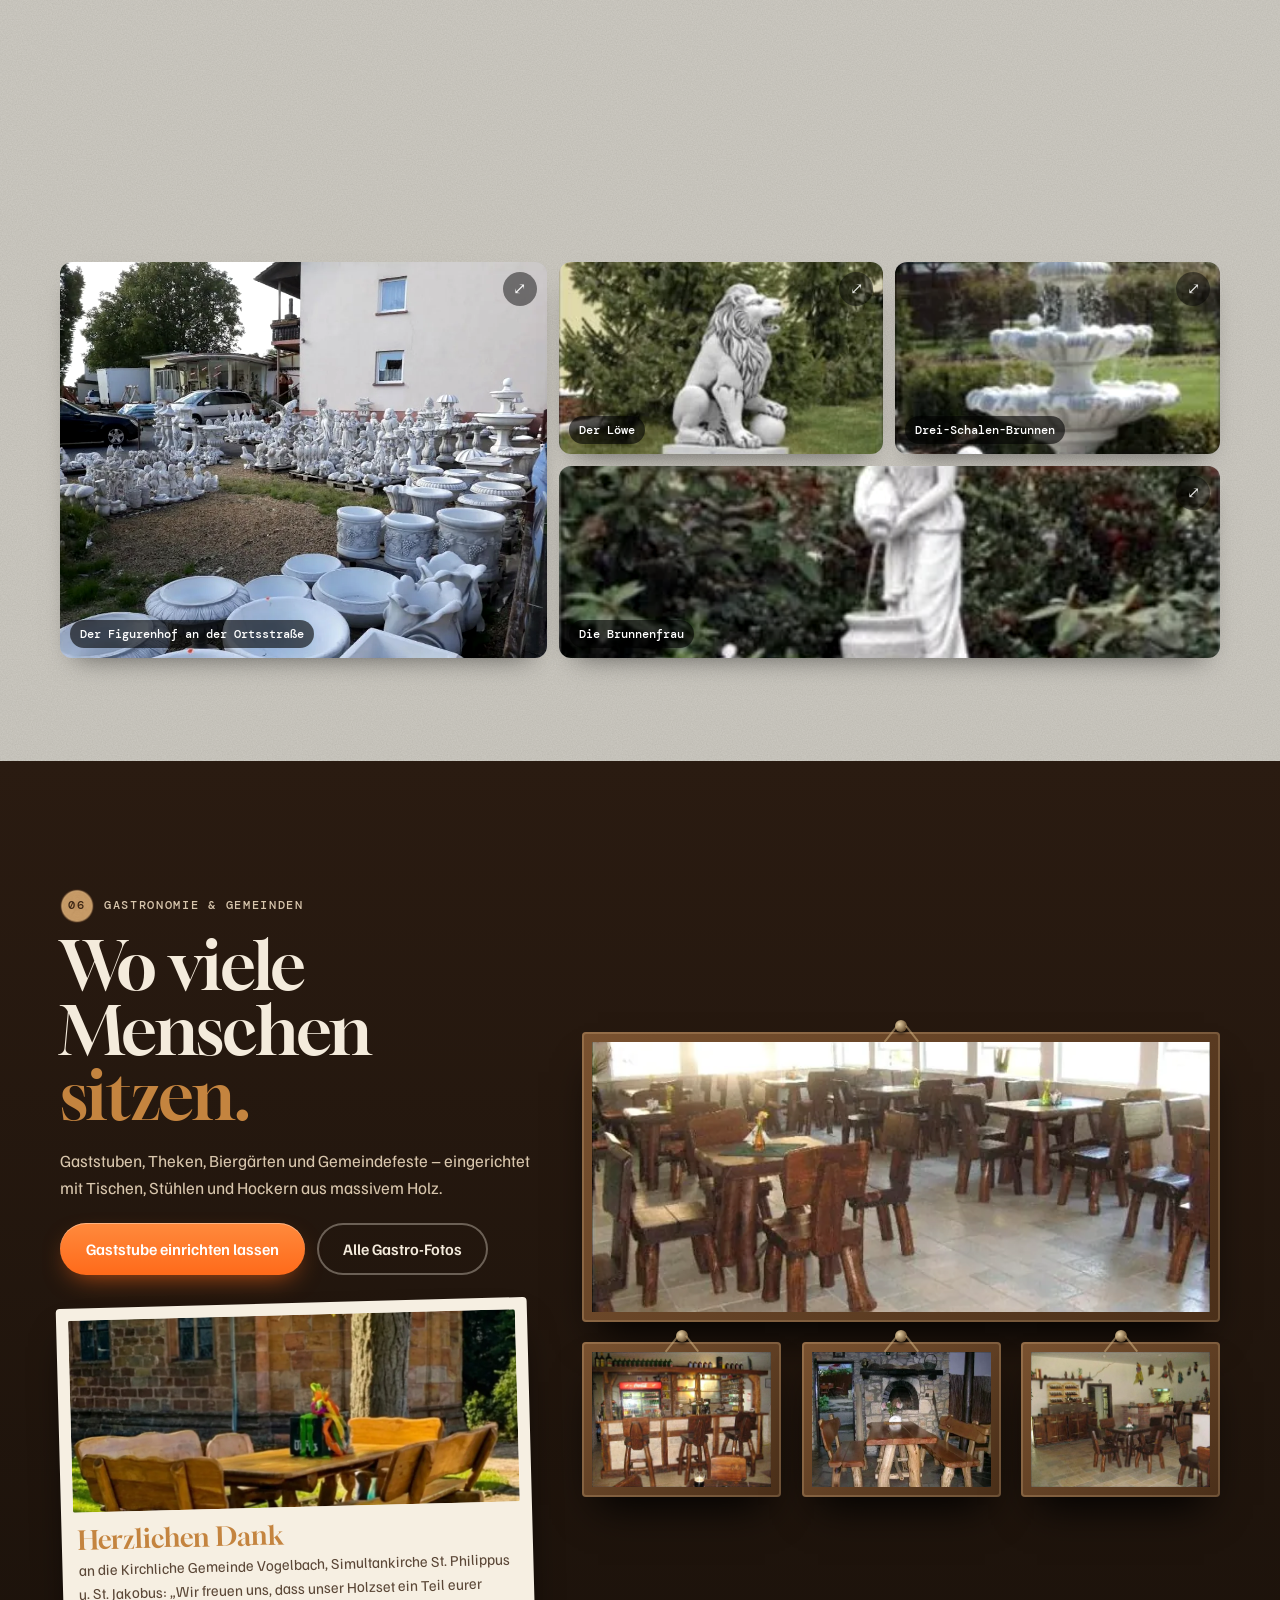
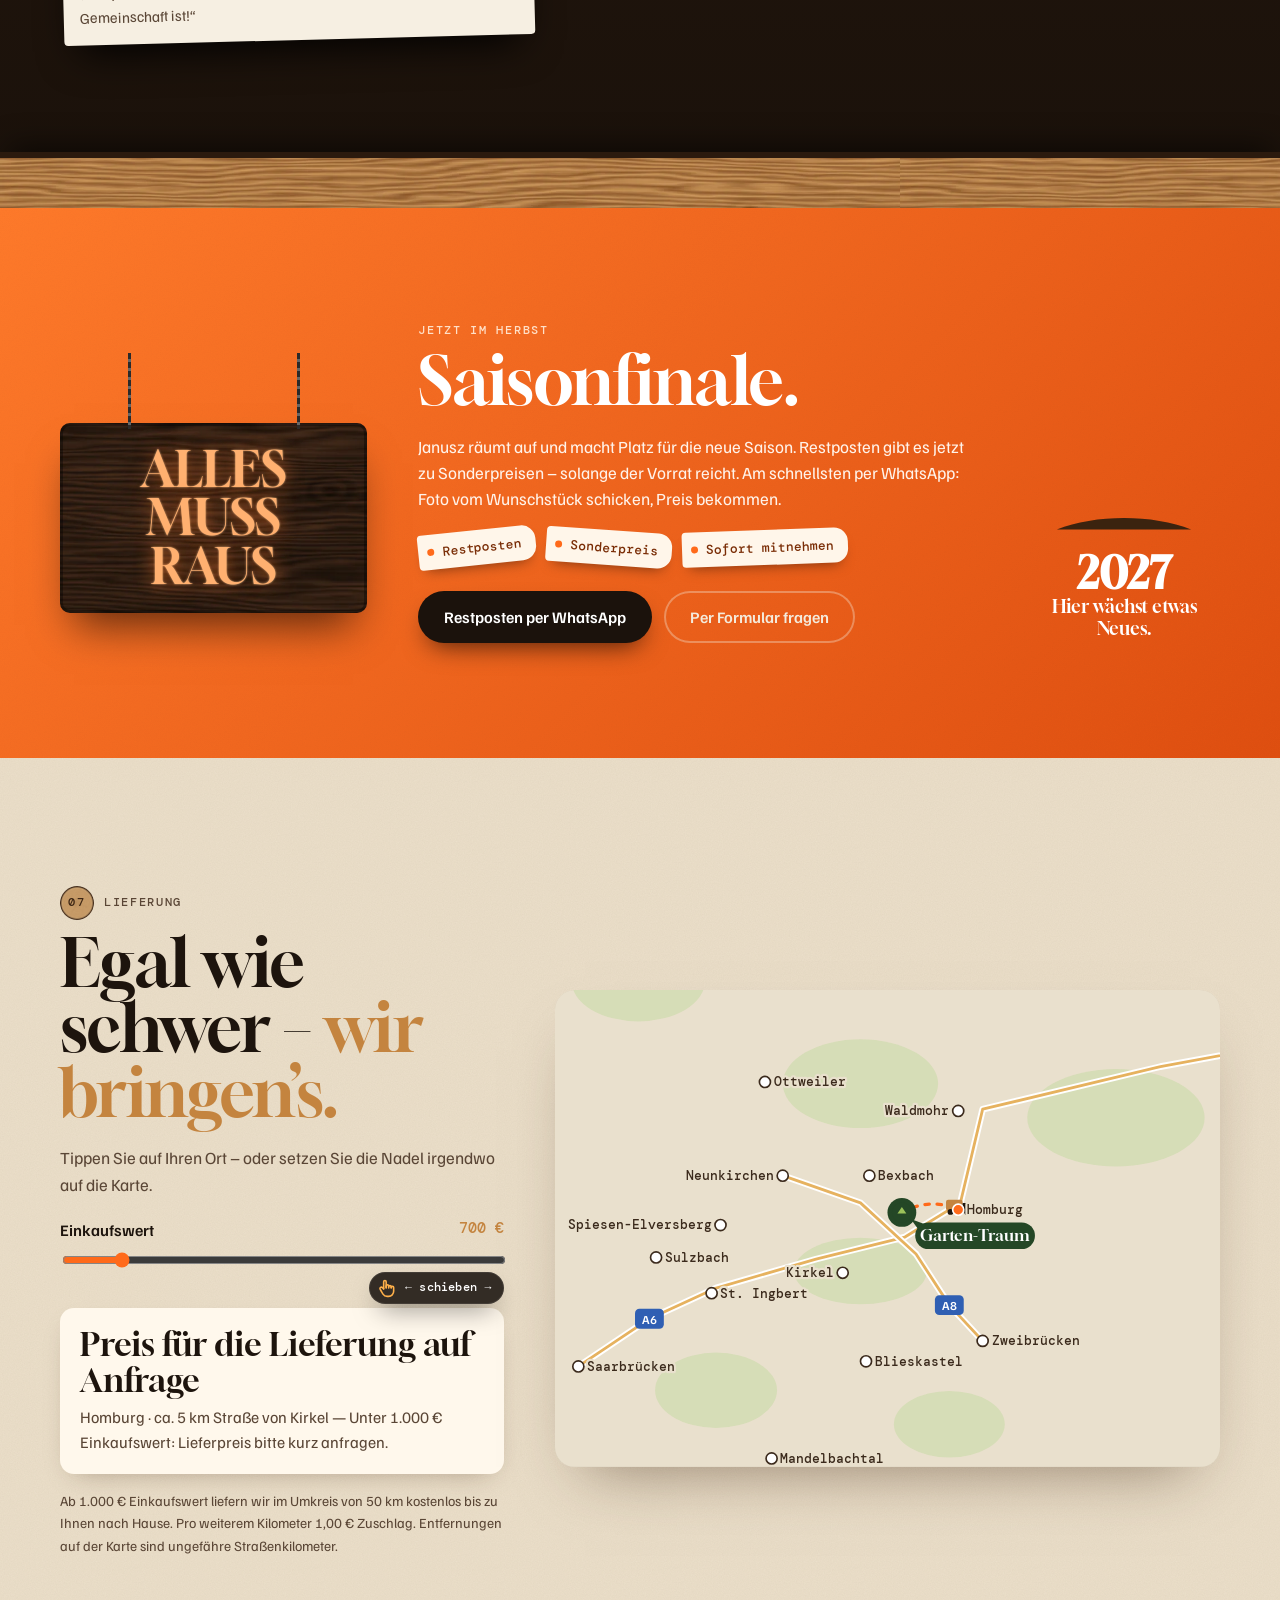
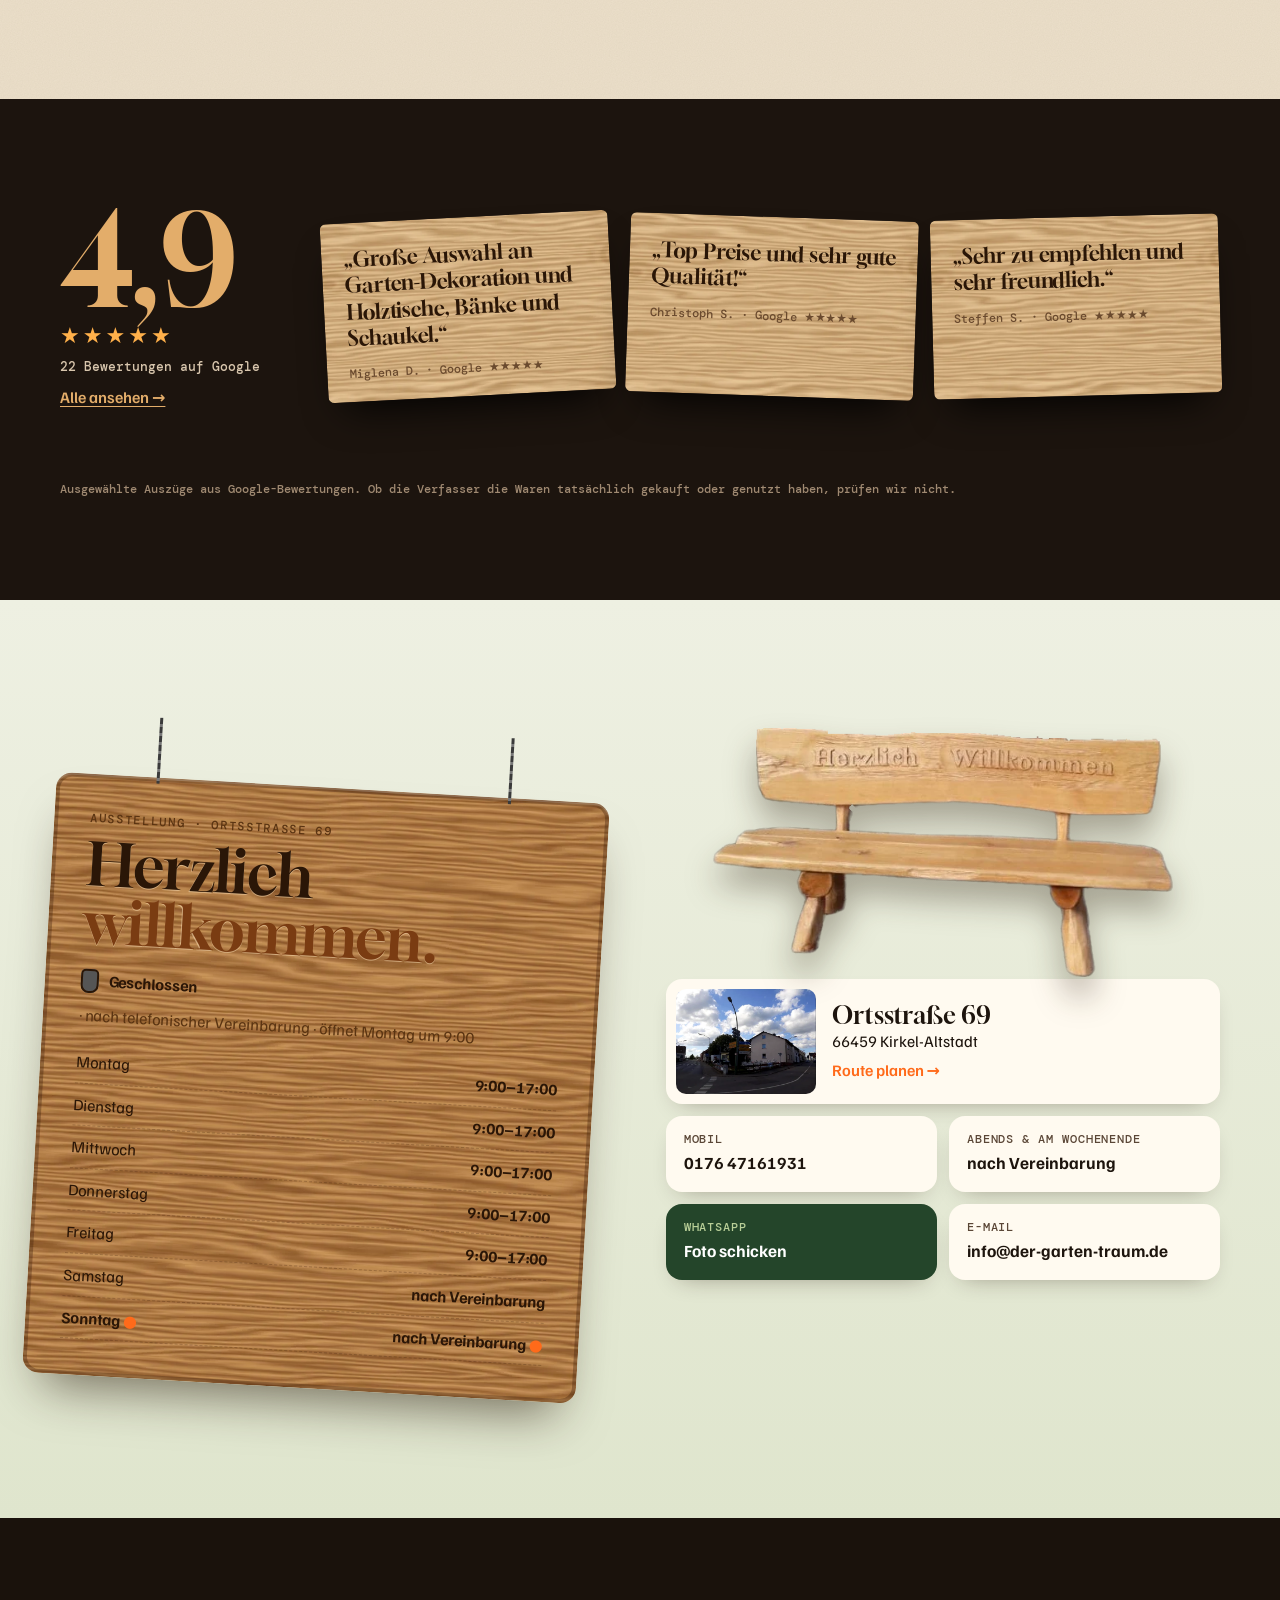
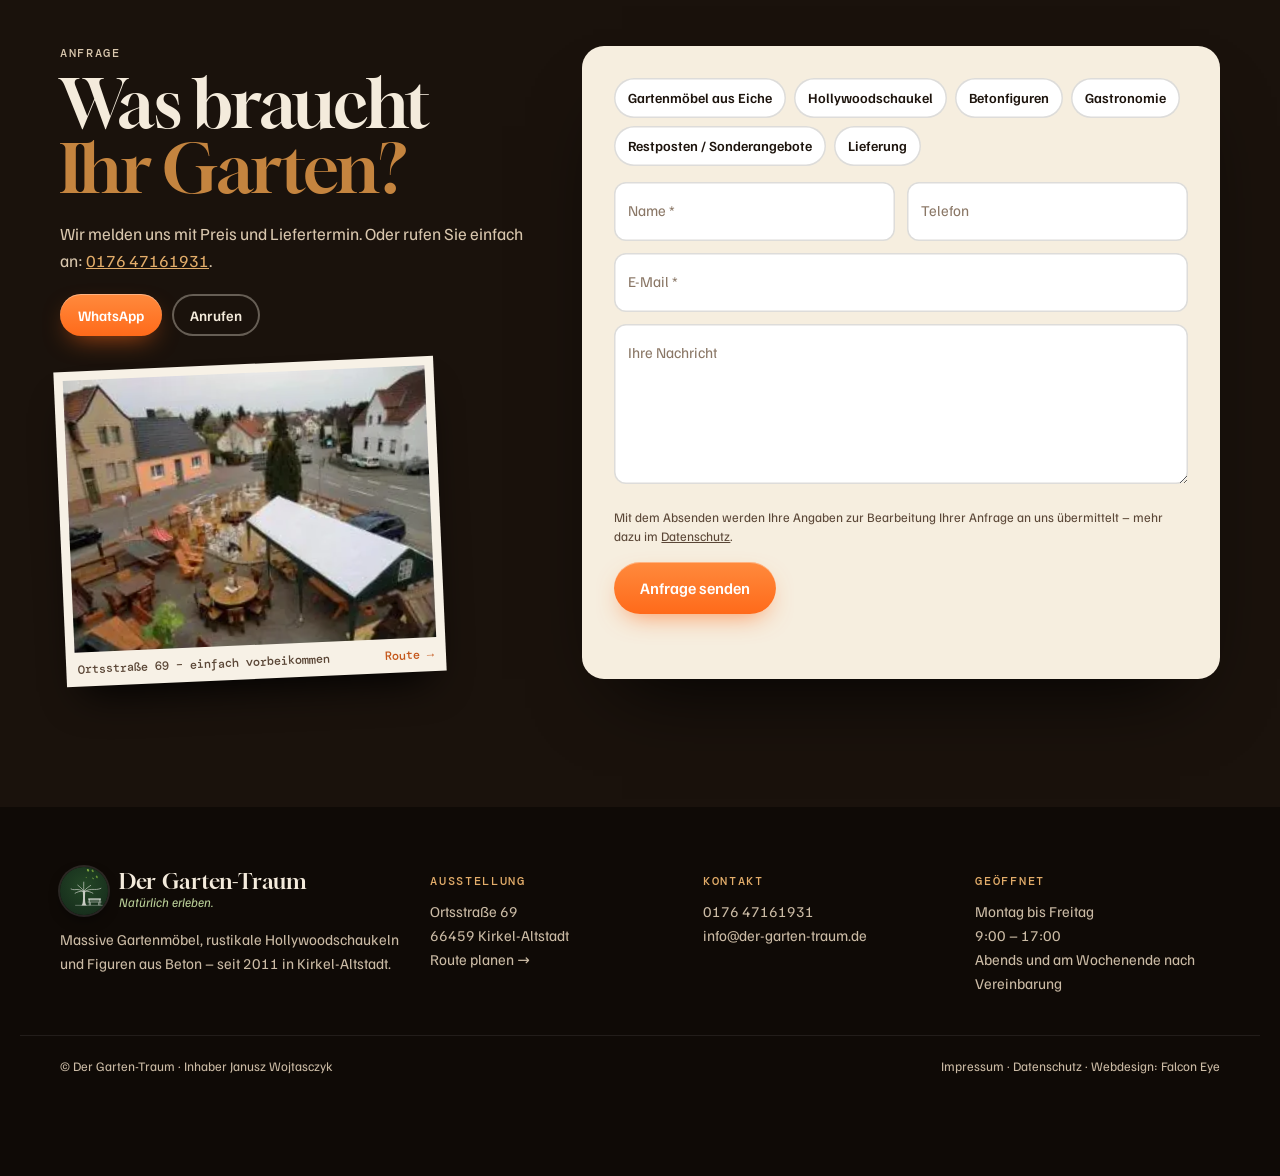
==== commit 6d32b66e: "Sprache beim Erstbesuch nach der ersten Gerätesprache: Polnisch nur, wenn das Handy auf Polnisch ste" ====
--- a/index.html
+++ b/index.html
@@ -23,7 +23,7 @@
 <link rel="icon" href="img/favicon.png" type="image/png">
 <link rel="preload" href="fonts/gloock-latin-400-normal.woff2" as="font" type="font/woff2" crossorigin>
 <link rel="preload" href="fonts/familjen-grotesk-latin-400-normal.woff2" as="font" type="font/woff2" crossorigin>
-<link rel="stylesheet" href="assets/gt.css?v=1792261276">
+<link rel="stylesheet" href="assets/gt.css?v=1792263278">
 <script type="application/ld+json">{"@context": "https://schema.org", "@type": "FurnitureStore", "name": "Der Garten-Traum", "slogan": "Natürlich. Mit Herz.", "url": "https://der-garten-traum.de/", "image": "https://der-garten-traum.de/img/og.jpg", "telephone": "+4917647161931", "email": "info@der-garten-traum.de", "foundingDate": "2011", "founder": {"@type": "Person", "name": "Janusz Wojtasczyk"}, "address": {"@type": "PostalAddress", "streetAddress": "Ortsstraße 69", "postalCode": "66459", "addressLocality": "Kirkel", "addressCountry": "DE"}, "openingHoursSpecification": [{"@type": "OpeningHoursSpecification", "dayOfWeek": ["Monday", "Tuesday", "Wednesday", "Thursday", "Friday"], "opens": "09:00", "closes": "17:00"}]}</script>
 </head>
 <body class="home is-loading">
@@ -373,5 +373,5 @@
 <div class="lb" data-lb hidden><button type="button" class="lb-x" data-lbx aria-label="Schließen" data-pla="Zamknij">✕</button><button type="button" class="lb-n p" data-lbn="-1" aria-label="Zurück" data-pla="Wstecz">←</button><figure><img alt="" data-lbimg><figcaption data-lbcap></figcaption></figure><button type="button" class="lb-n n" data-lbn="1" aria-label="Weiter" data-pla="Dalej">→</button></div>
 <div class="toast" data-toast role="status" aria-live="polite"></div>
 <script>window.GT={"prod": {"set4": {"n": "Tisch mit Ablage", "pl": "Stół z półką", "cat": "holz", "w": 220, "sz": [720, 414]}, "set3": {"n": "Garnitur mit Sesseln", "pl": "Komplet z fotelami", "cat": "holz", "w": 250, "sz": [1051, 460]}, "set1": {"n": "Tisch & zwei Lehnbänke", "pl": "Stół i dwie ławki", "cat": "holz", "w": 230, "sz": [956, 534]}, "set2": {"n": "Rustikal, wie gewachsen", "pl": "Rustykalny, jak wyrósł", "cat": "holz", "w": 250, "sz": [1013, 543]}, "rund": {"n": "Runde Tafel für sechs", "pl": "Okrągły stół dla sześciu", "cat": "holz", "w": 200, "sz": [847, 648]}, "natur": {"n": "Baumstamm-Tafel", "pl": "Stół na pniach", "cat": "holz", "w": 230, "sz": [914, 644]}, "rosen": {"n": "Mit geschnitzten Rosen", "pl": "Z rzeźbionymi różami", "cat": "holz", "w": 240, "sz": [996, 550]}, "gesch1": {"n": "Dunkel geschnitzt", "pl": "Ciemny, rzeźbiony", "cat": "holz", "w": 240, "sz": [880, 543]}, "gesch3": {"n": "Geschnitzt, lange Tafel", "pl": "Rzeźbiony, długi stół", "cat": "holz", "w": 260, "sz": [1024, 599]}, "schaukel1": {"n": "Rundholz-Schaukel", "pl": "Huśtawka z okrąglaków", "cat": "schaukel", "w": 260, "sz": [1009, 768]}, "schaukel2": {"n": "Schaukel mit Armlehnen", "pl": "Huśtawka z podłokietnikami", "cat": "schaukel", "w": 250, "sz": [839, 768]}, "dach": {"n": "Schaukel mit Schindeldach", "pl": "Huśtawka z daszkiem", "cat": "schaukel", "w": 240, "sz": [859, 733]}, "bank": {"n": "Bank „Herzlich Willkommen“", "pl": "Ławka „Serdecznie witamy”", "cat": "holz", "w": 180, "sz": [557, 301]}, "adler": {"n": "Adler", "pl": "Orzeł", "cat": "beton", "w": 80, "sz": [782, 749]}, "hund": {"n": "Terrier", "pl": "Terier", "cat": "beton", "w": 55, "sz": [504, 547]}, "milchmann": {"n": "Der Milchmann", "pl": "Mleczarz", "cat": "beton", "w": 45, "sz": [441, 769]}, "pagode": {"n": "Pagoden-Laterne", "pl": "Latarnia pagoda", "cat": "beton", "w": 55, "sz": [537, 848]}, "brunnen": {"n": "Baumstamm-Brunnen", "pl": "Fontanna jak pień", "cat": "beton", "w": 75, "sz": [585, 885]}}, "photos": [["panorama", "Die Ausstellung am Abend", "Ekspozycja wieczorem", 4.994], ["ausstellung_oben", "Von oben: die ganze Ausstellung", "Z góry: cała ekspozycja", 1.336], ["g_ecke_strasse", "Die Ecke an der Ortsstraße", "Narożnik przy Ortsstraße", 1.336], ["ausstellung_schaukeln", "Schaukeln vor dem Laden", "Huśtawki przed sklepem", 1.336], ["ausstellung_terrasse", "Unter dem Vordach", "Pod zadaszeniem", 1.336], ["ausstellung_figuren", "Figuren am Zaun", "Figury przy płocie", 1.336], ["g_figurenhof", "Der Figurenhof", "Podwórze figur", 1.336], ["g_figurenhof2", "Hunderte Figuren aus Beton", "Setki figur z betonu", 1.336], ["schaukel1", "Rundholz-Schaukel, frisch geliefert", "Huśtawka z okrąglaków, świeżo dostarczona", 1.333], ["schaukel2", "Mit Armlehnen", "Z podłokietnikami", 1.333], ["g_schaukel_dunkel", "Dunkle Schaukel mit Dach", "Ciemna huśtawka z daszkiem", 1.336], ["g_sitzgruppe_schaukel", "Sitzgruppe & Schaukel", "Komplet i huśtawka", 1.336], ["schaukel_garten", "Mit Schindeldach im Garten", "Z gontowym daszkiem w ogrodzie", 1.34], ["rund", "Runde Tafel, nach dem Regen", "Okrągły stół po deszczu", 1.333], ["natur", "Unbehandelt, auf Stämmen", "Nielakierowany, na pniach", 1.333], ["rosen", "Mit geschnitzten Rosen", "Z rzeźbionymi różami", 1.333], ["honig", "Honigfarben geölt", "Olejowany na miodowo", 1.333], ["gesch1", "Blätter in Lehne und Platte", "Liście w oparciu i blacie", 1.333], ["gesch2", "Dunkel geschnitzt", "Ciemny, rzeźbiony", 1.333], ["gesch3", "Jede Kante von Hand", "Każda krawędź ręcznie", 1.333], ["braun", "Geölt und gewachst", "Olejowany i woskowany", 1.333], ["moebel_set3", "Garnitur mit Lehnen", "Komplet z oparciami", 1.334], ["moebel_set4", "Für die ganze Familie", "Dla całej rodziny", 1.333], ["moebel_terrasse", "Auf der Terrasse", "Na tarasie", 1.333], ["wa_set4", "Gerade aufgestellt", "Właśnie wystawiony", 1.49], ["wa_set_schaukel", "Neu in der Ausstellung", "Nowość na ekspozycji", 1.49], ["eiche_garten", "Eiche im Garten", "Dąb w ogrodzie", 1.809], ["g_bank_willkommen", "„Herzlich Willkommen“", "„Serdecznie witamy”", 1.063], ["spielhaus1", "Spielhaus auf Stelzen", "Domek na palach", 1.331], ["spielhaus2", "Mit Treppe & Fenster", "Ze schodami i okienkiem", 0.747], ["spielhaus3", "Großes Spielhaus mit Schaukel", "Duży domek z huśtawką", 1.328], ["adler", "Der große Adler", "Duży orzeł", 1.333], ["adler3", "Adler auf dem Fels", "Orzeł na skale", 1.333], ["beton_adler2", "Flügel weit offen", "Skrzydła szeroko otwarte", 0.749], ["loewe", "Der Löwe", "Lew", 1.226], ["hund", "Terrier & Vogeltränke", "Terier i poidełko", 1.333], ["milchmann", "Der Milchmann", "Mleczarz", 0.75], ["pagode", "Pagoden-Laterne", "Latarnia pagoda", 0.75], ["pagode_gruen", "Pagode im Grünen", "Pagoda w zieleni", 1.329], ["beton_pagode3", "Laterne mit Adler", "Latarnia z orłem", 0.749], ["brunnen", "Brunnen wie ein Baumstamm", "Fontanna jak pień", 0.75], ["brunnen3", "Drei-Schalen-Brunnen", "Fontanna z trzema misami", 0.744], ["brunnenfrau", "Die Brunnenfrau", "Kobieta przy studni", 1.327], ["gastro_saal", "Eine ganze Gaststube", "Cała sala", 1.332], ["gastro_bar", "Theke & Barhocker", "Bar i hokery", 1.333], ["gastro_kamin", "Vor dem Kamin", "Przy kominku", 1.55], ["gastro_raum1", "Tische für die Wirtschaft", "Stoły do gospody", 1.333], ["gastro_raum2", "Gemütlich eingerichtet", "Przytulnie urządzone", 1.333], ["vogelbach", "Kirchengemeinde Vogelbach", "Parafia Vogelbach", 2.411]], "turn": ["set4", "set3", "rund", "natur", "rosen", "gesch1"], "orte": [["Kirkel", 49.289, 7.234], ["Homburg", 49.326, 7.338], ["Bexbach", 49.346, 7.258], ["St. Ingbert", 49.277, 7.116], ["Blieskastel", 49.237, 7.255], ["Zweibrücken", 49.249, 7.36], ["Neunkirchen", 49.346, 7.18], ["Spiesen-Elversberg", 49.317, 7.124], ["Waldmohr", 49.384, 7.338], ["Ottweiler", 49.401, 7.164], ["Sulzbach", 49.298, 7.066], ["Saarbrücken", 49.234, 6.996], ["Mandelbachtal", 49.18, 7.17], ["Landstuhl", 49.413, 7.571], ["St. Wendel", 49.467, 7.168], ["Kaiserslautern", 49.444, 7.769]], "shop": [49.3244, 7.2873], "wa": "https://wa.me/4917647161931", "mob": "0176 47161931"};</script>
-<script src="assets/gt.js?v=1792261276" defer></script><script src="assets/planer.js?v=1792261276" defer></script>
+<script src="assets/gt.js?v=1792263278" defer></script><script src="assets/planer.js?v=1792263278" defer></script>
 </body></html>
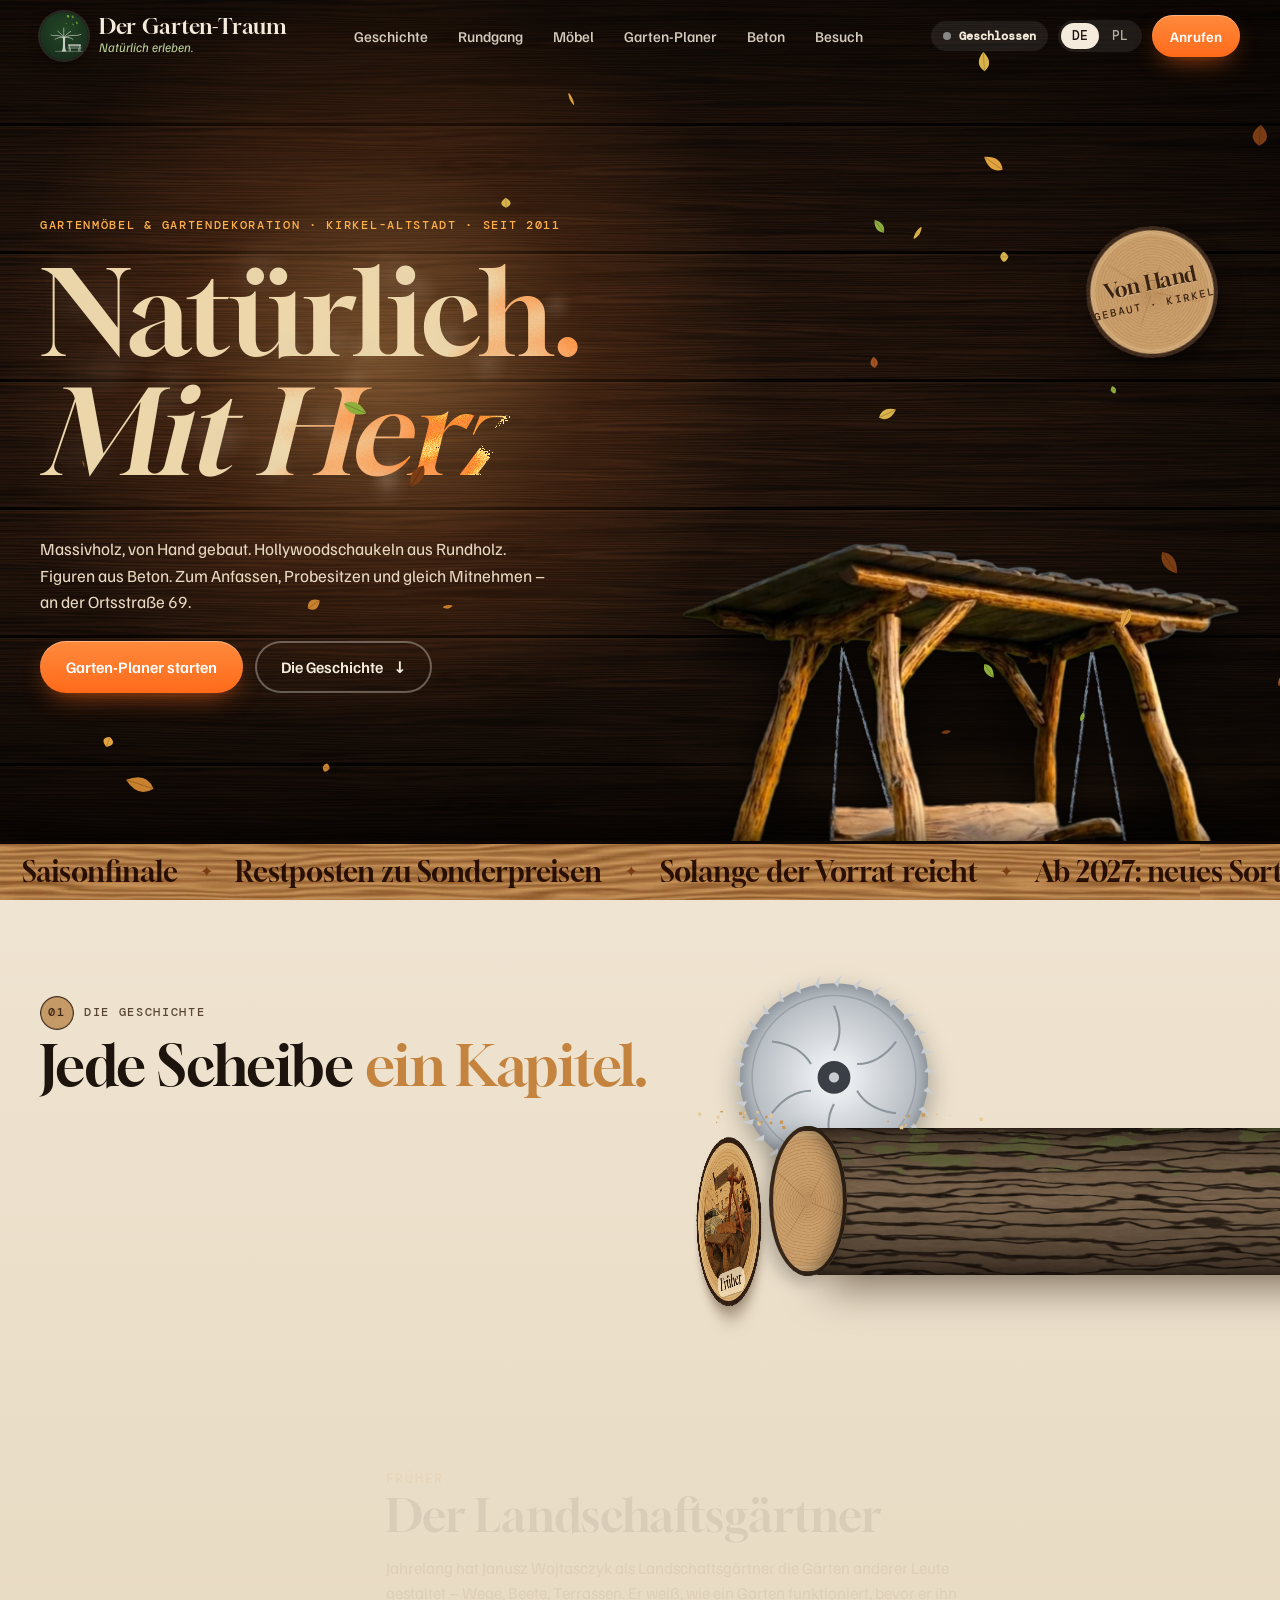
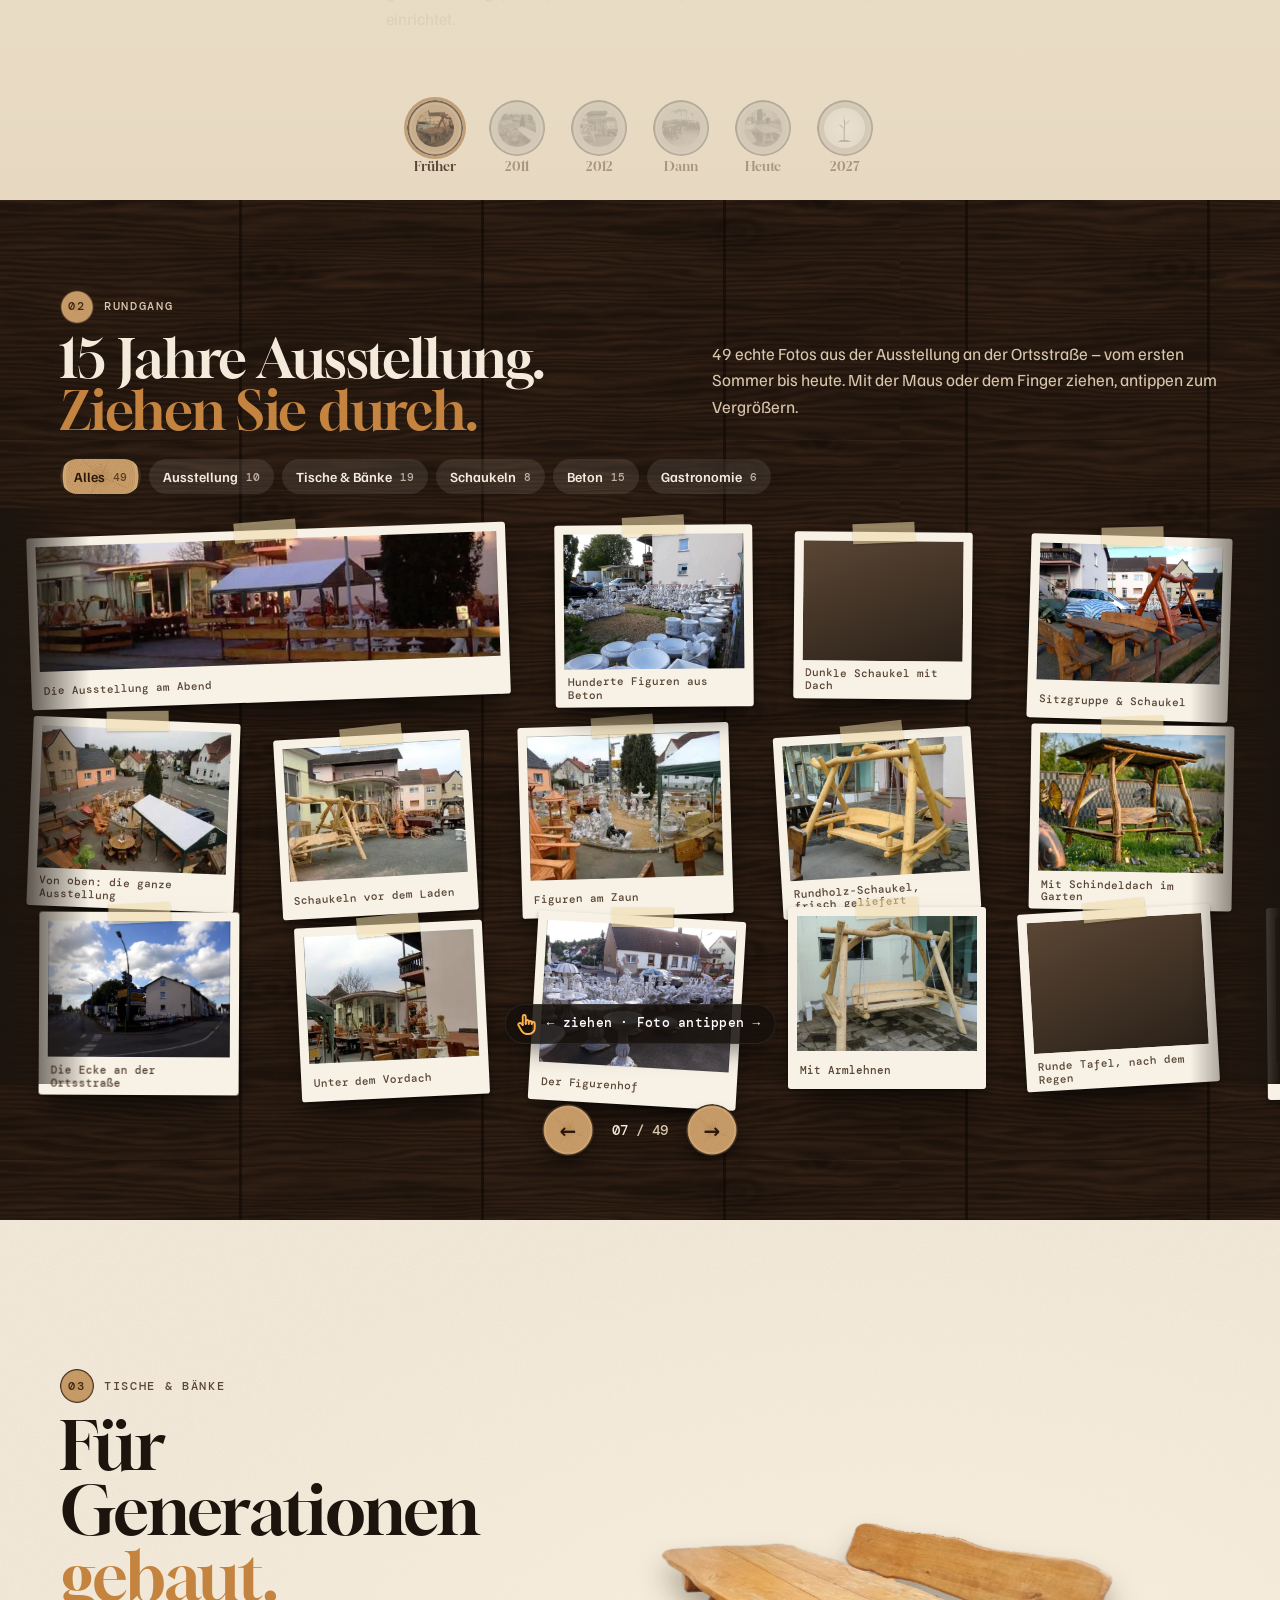
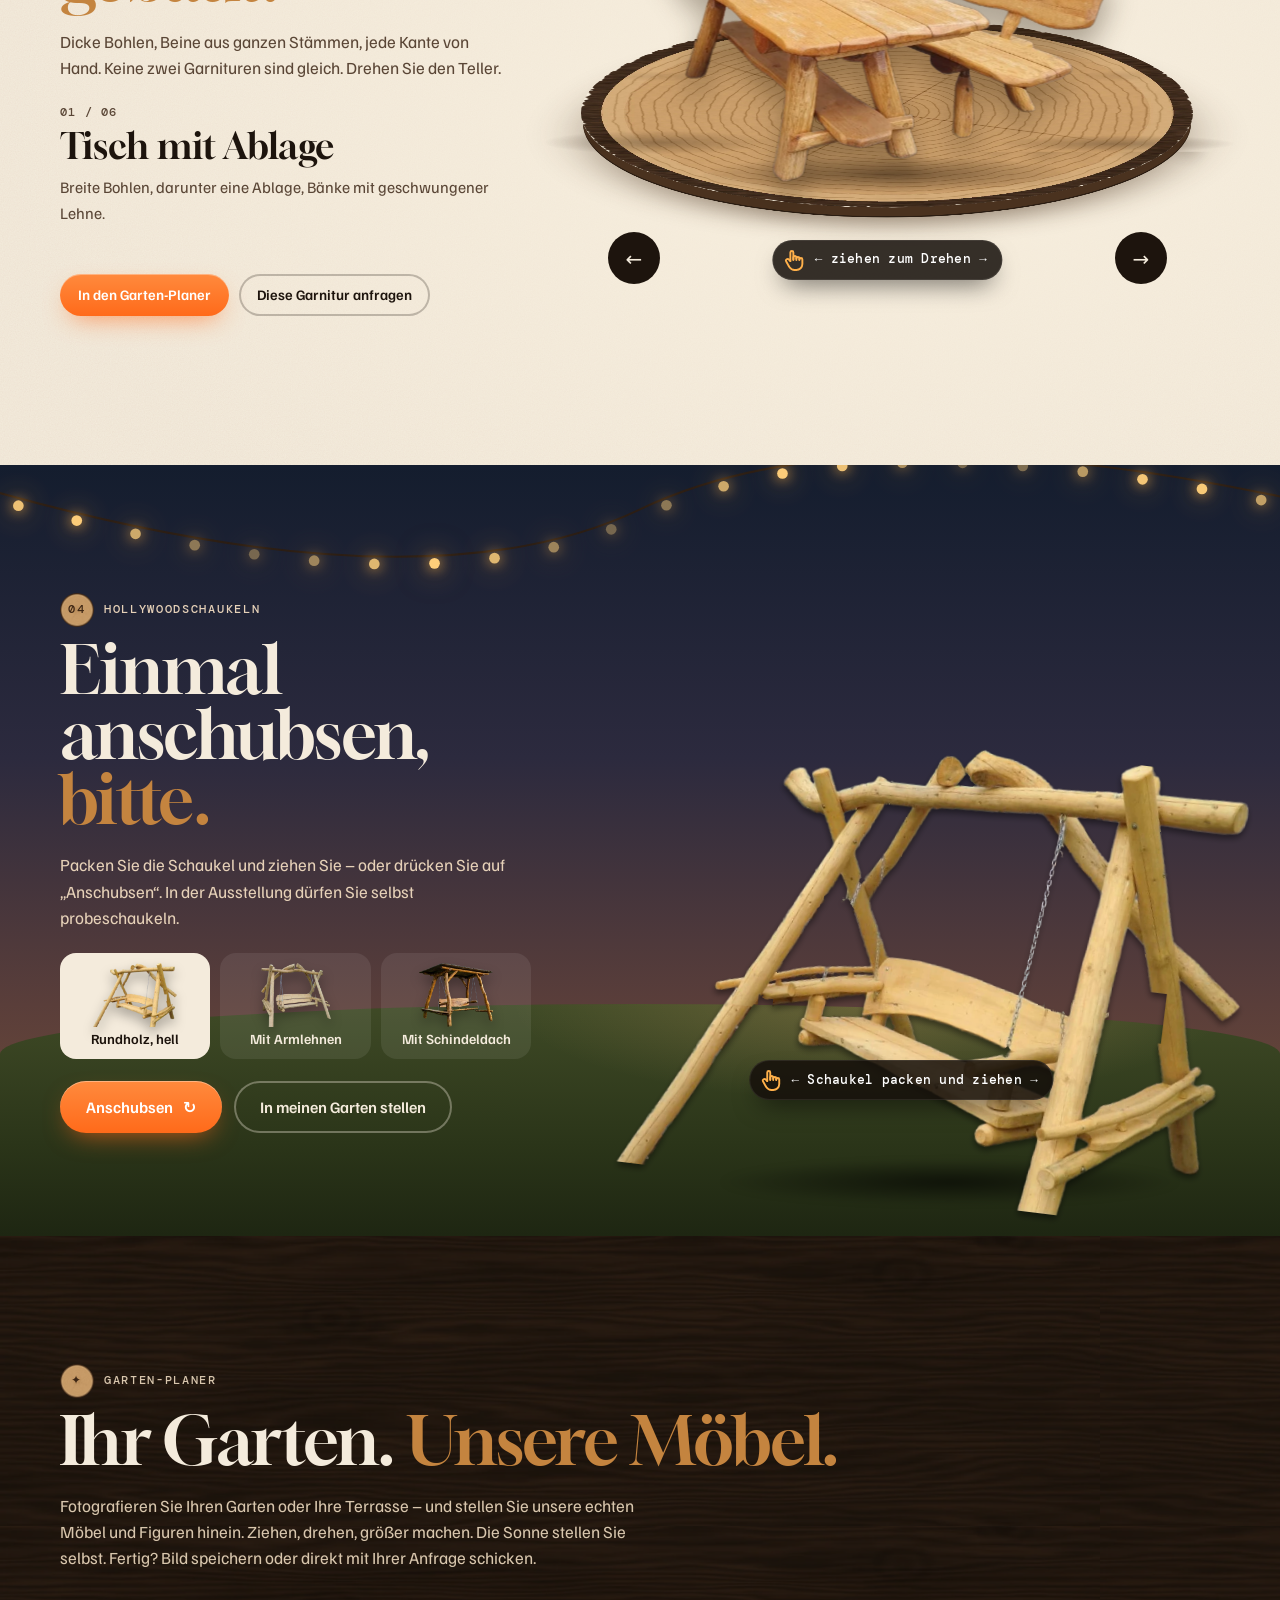
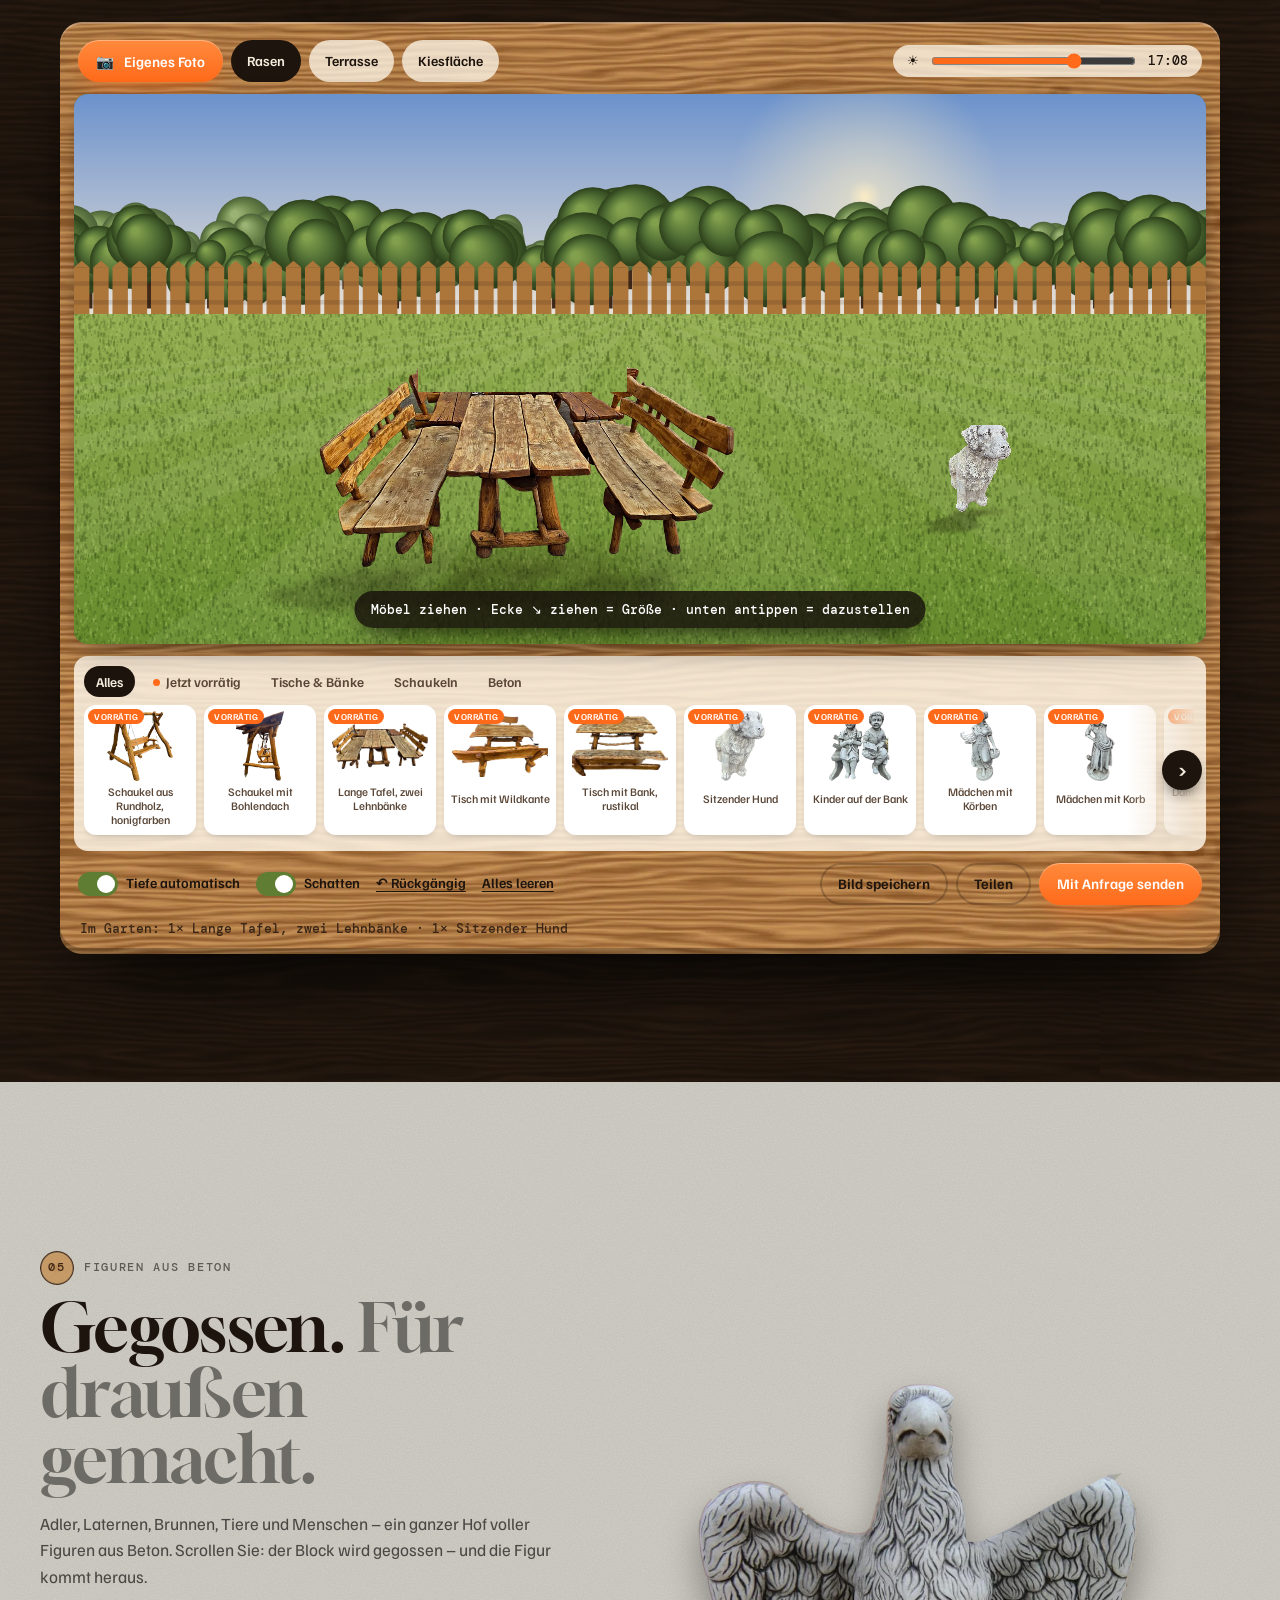
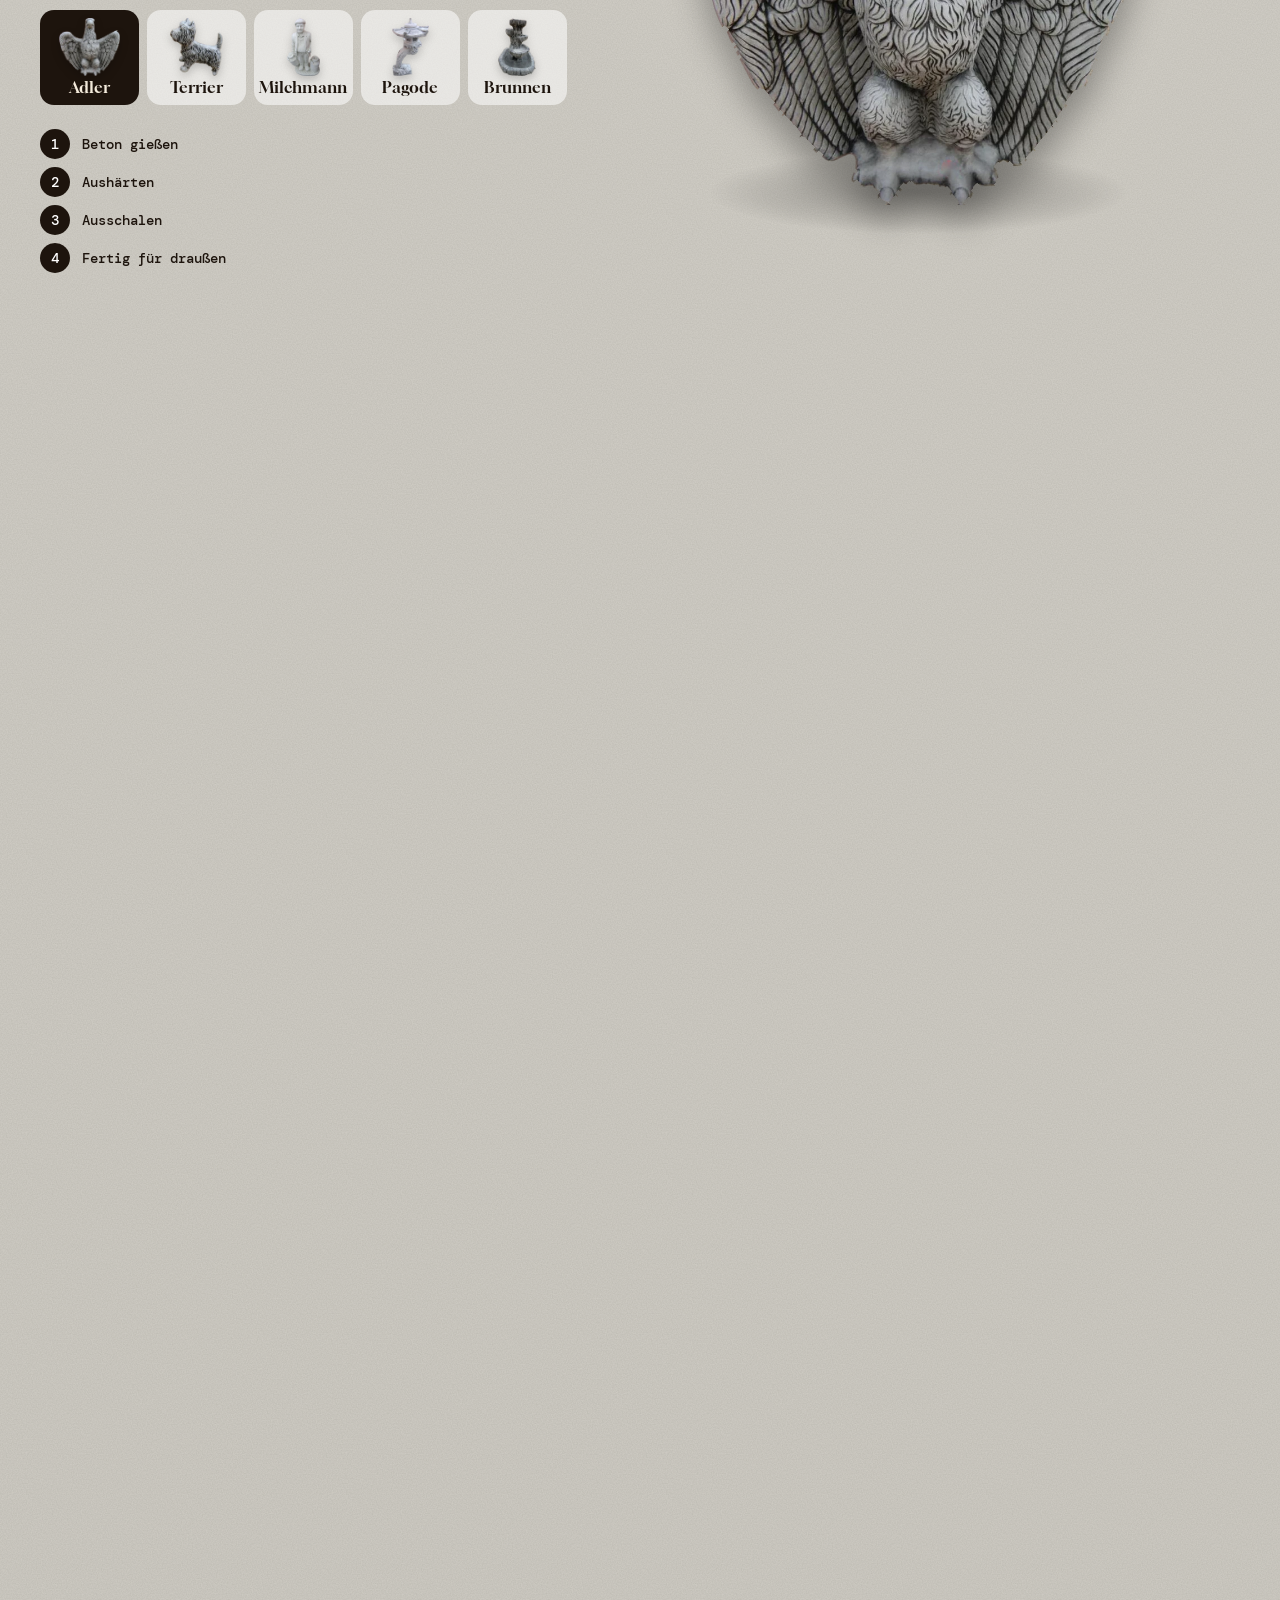
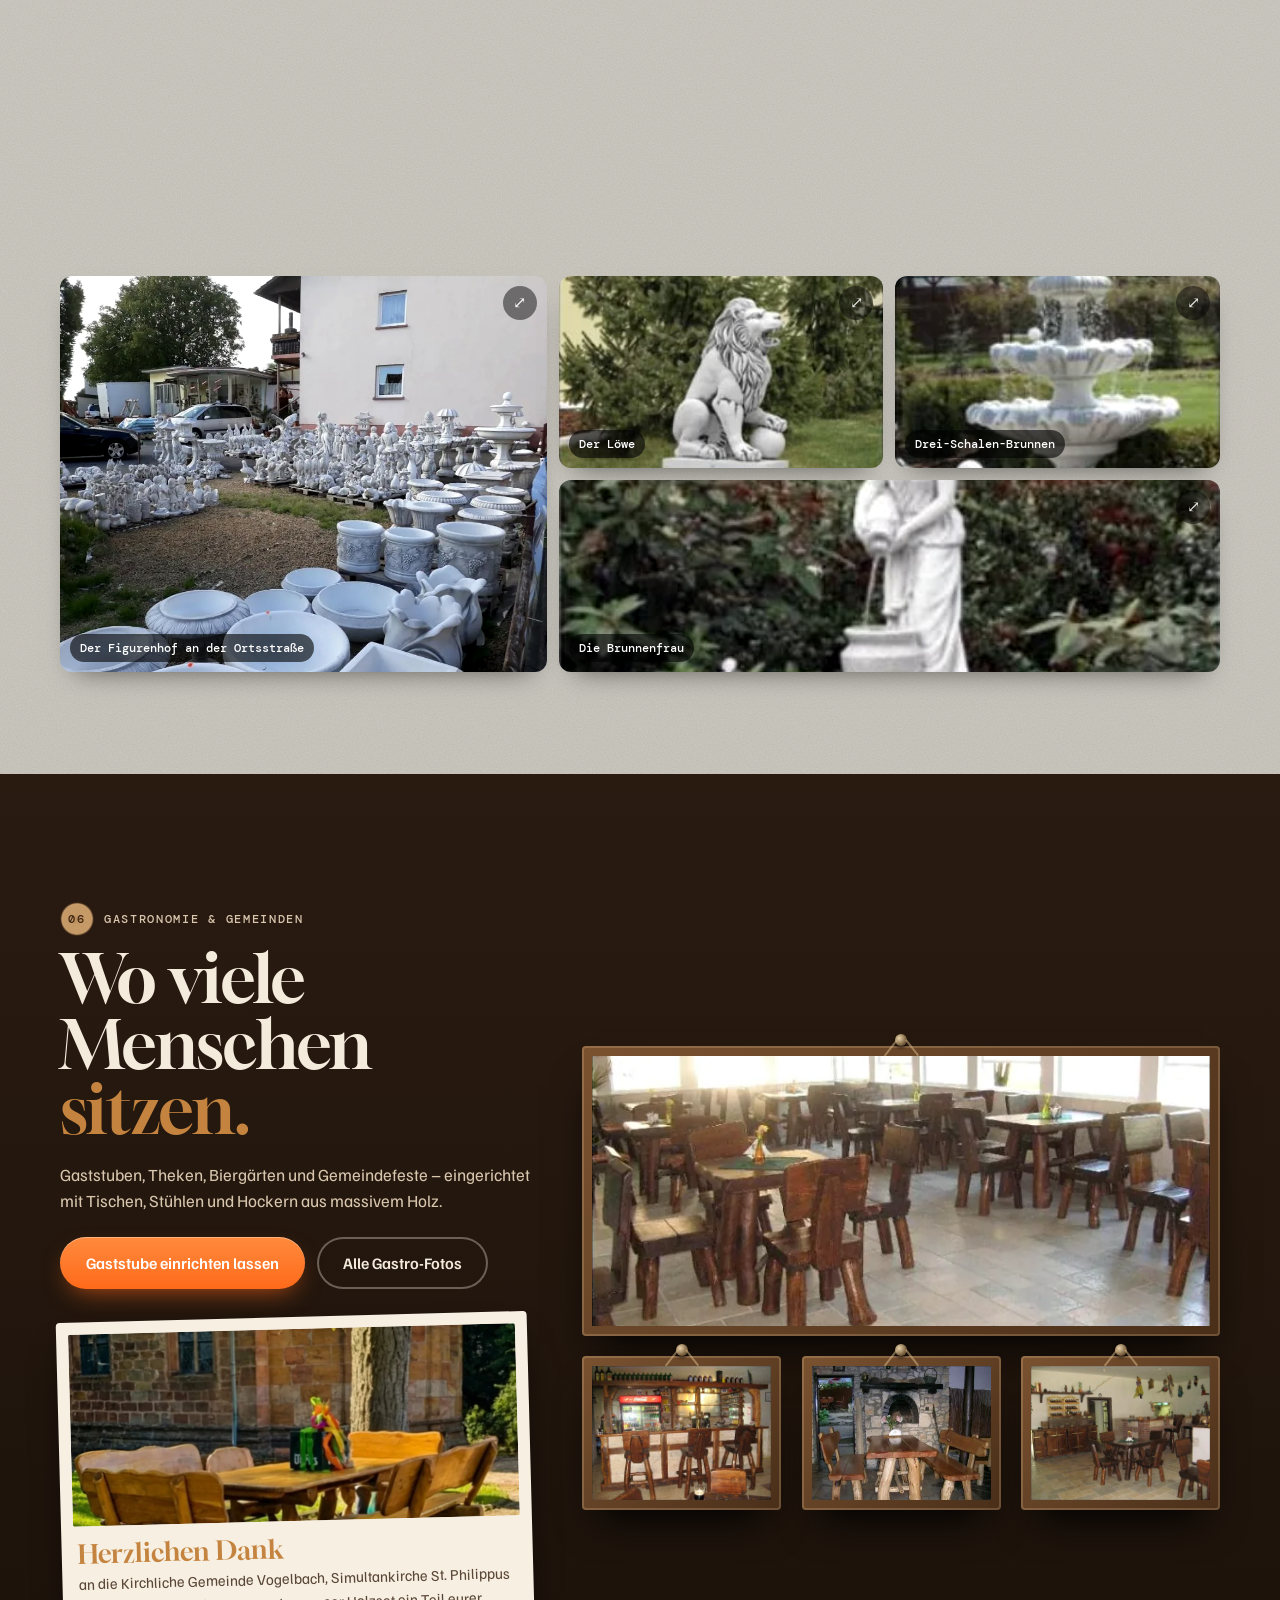
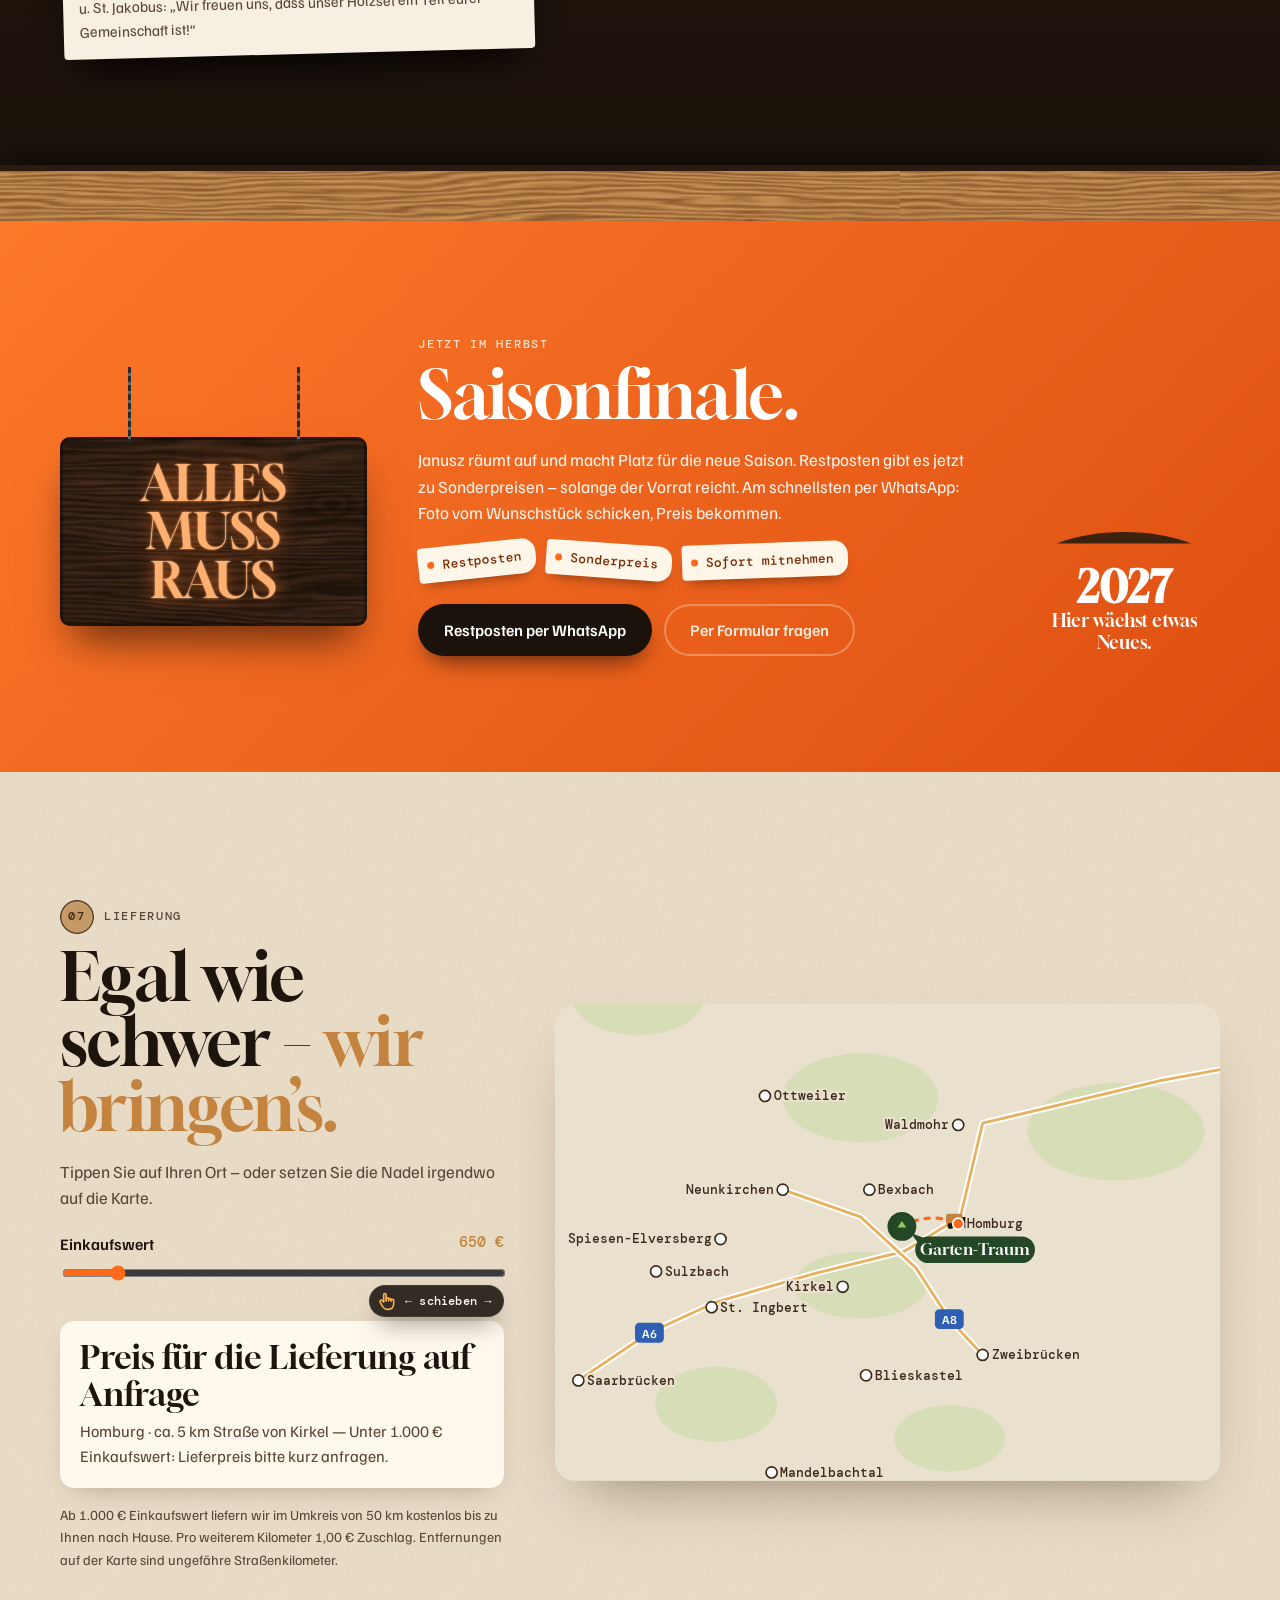
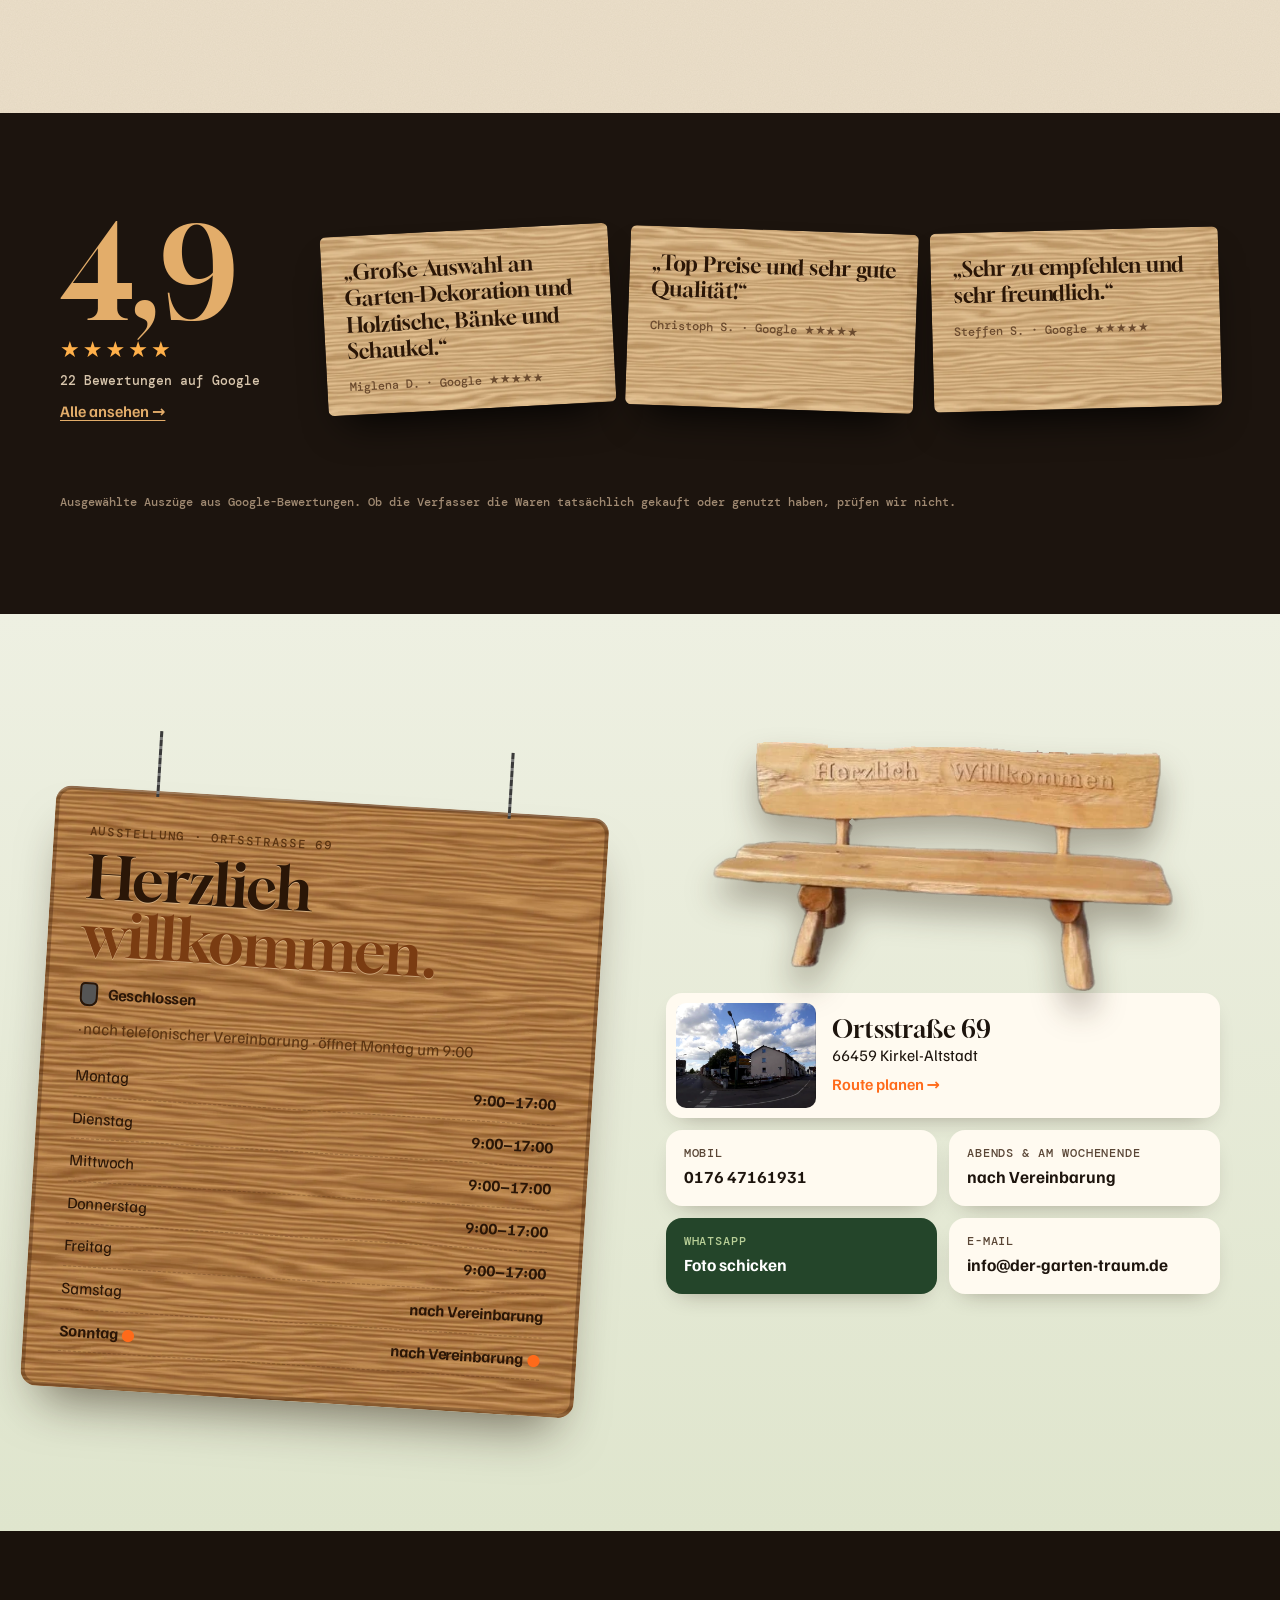
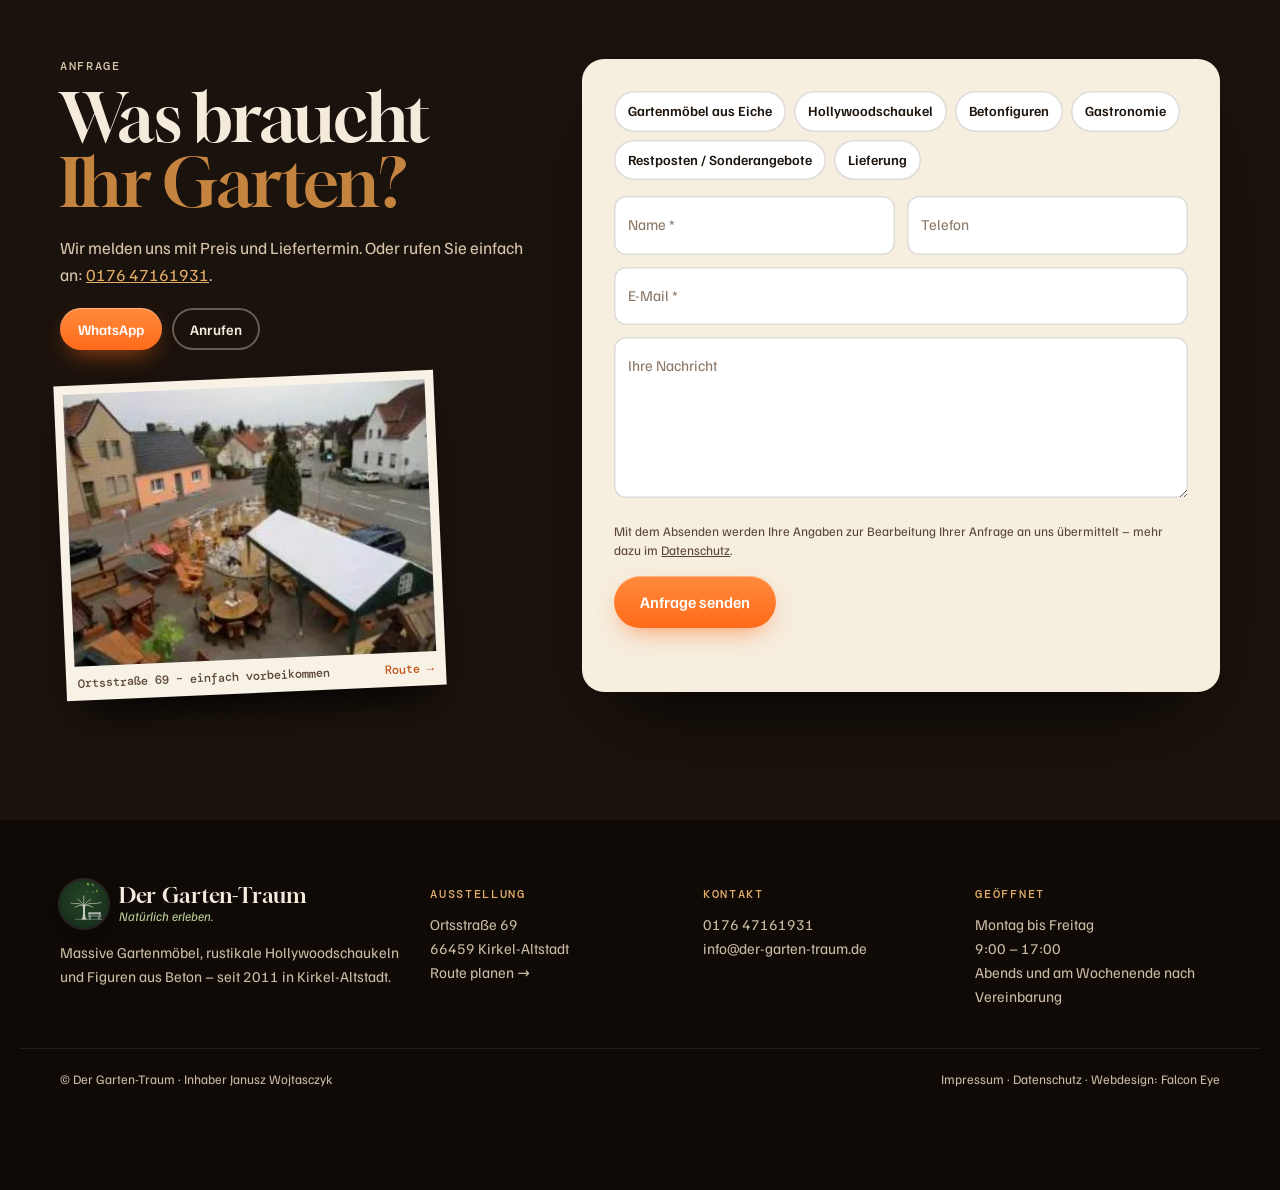
==== commit 59bfd502: "Garten-Planer: 15 aktuell vorrätige Stücke (Saisonschluss 2026) mit Filter „Jetzt vorrätig“; Barrier" ====
--- a/index.html
+++ b/index.html
@@ -23,7 +23,7 @@
 <link rel="icon" href="img/favicon.png" type="image/png">
 <link rel="preload" href="fonts/gloock-latin-400-normal.woff2" as="font" type="font/woff2" crossorigin>
 <link rel="preload" href="fonts/familjen-grotesk-latin-400-normal.woff2" as="font" type="font/woff2" crossorigin>
-<link rel="stylesheet" href="assets/gt.css?v=1792263278">
+<link rel="stylesheet" href="assets/gt.css?v=1793437323">
 <script type="application/ld+json">{"@context": "https://schema.org", "@type": "FurnitureStore", "name": "Der Garten-Traum", "slogan": "Natürlich. Mit Herz.", "url": "https://der-garten-traum.de/", "image": "https://der-garten-traum.de/img/og.jpg", "telephone": "+4917647161931", "email": "info@der-garten-traum.de", "foundingDate": "2011", "founder": {"@type": "Person", "name": "Janusz Wojtasczyk"}, "address": {"@type": "PostalAddress", "streetAddress": "Ortsstraße 69", "postalCode": "66459", "addressLocality": "Kirkel", "addressCountry": "DE"}, "openingHoursSpecification": [{"@type": "OpeningHoursSpecification", "dayOfWeek": ["Monday", "Tuesday", "Wednesday", "Thursday", "Friday"], "opens": "09:00", "closes": "17:00"}]}</script>
 </head>
 <body class="home is-loading">
@@ -48,7 +48,7 @@
 <g class="tr-bench"><rect x="149" y="131.5" width="57" height="3.2" rx=".8"/><rect x="149" y="136.5" width="57" height="3.2" rx=".8"/><rect x="146.5" y="146" width="62" height="3" rx=".8"/><rect x="152" y="134" width="2.4" height="28.5"/><rect x="200.5" y="134" width="2.4" height="28.5"/><rect x="157" y="149" width="2" height="13"/><rect x="195.5" y="149" width="2" height="13"/></g>
 </svg><p class="intro-w"><b>Der Garten-Traum</b><span data-pl="Naturalnie przeżyć.">Natürlich erleben.</span></p></div>
 </div><header class="hdr" data-hdr>
-  <div class="hdr-in"><a class="logo" href="#top" aria-label="Der Garten-Traum"><span class="logo-disc"><svg class="tree" viewBox="40 8 180 162" aria-hidden="true">
+  <div class="hdr-in"><a class="logo" href="#top"><span class="logo-disc"><svg class="tree" viewBox="40 8 180 162" aria-hidden="true">
 <g class="tr-ground"><path d="M92 162.5 H 212" /></g>
 <g class="tr-trunk">
 <path class="tk" d="M118 163 C 124 158 125 150 125.5 132 C 126 116 125 104 124 97 L 136 97 C 135 104 134.5 116 134.5 132 C 135 150 136 158 143 163 Z"/>
@@ -198,8 +198,8 @@
         <p class="pl-hint" data-plhint><span data-pl="Przeciągaj meble · róg ↘ = rozmiar · dotknij poniżej = dodaj">Möbel ziehen · Ecke ↘ ziehen = Größe · unten antippen = dazustellen</span></p>
       </div>
       <div class="pl-tray">
-        <div class="pl-cats" role="group"><button type="button" class="on" data-cat="all"><span data-pl="Wszystko">Alles</span></button><button type="button" data-cat="holz"><span data-pl="Stoły i ławki">Tische &amp; Bänke</span></button><button type="button" data-cat="schaukel"><span data-pl="Huśtawki">Schaukeln</span></button><button type="button" data-cat="beton"><span data-pl="Beton">Beton</span></button></div>
-        <div class="pl-strip"><div class="pl-items" data-tray><button type="button" class="tr-it" data-add="set4" data-cat="holz" title="Tisch mit Ablage" data-plt="Stół z półką"><img src="img/th/set4.webp" alt="" draggable="false" loading="lazy"><span data-pl="Stół z półką">Tisch mit Ablage</span></button><button type="button" class="tr-it" data-add="set3" data-cat="holz" title="Garnitur mit Sesseln" data-plt="Komplet z fotelami"><img src="img/th/set3.webp" alt="" draggable="false" loading="lazy"><span data-pl="Komplet z fotelami">Garnitur mit Sesseln</span></button><button type="button" class="tr-it" data-add="set1" data-cat="holz" title="Tisch &amp; zwei Lehnbänke" data-plt="Stół i dwie ławki"><img src="img/th/set1.webp" alt="" draggable="false" loading="lazy"><span data-pl="Stół i dwie ławki">Tisch & zwei Lehnbänke</span></button><button type="button" class="tr-it" data-add="set2" data-cat="holz" title="Rustikal, wie gewachsen" data-plt="Rustykalny, jak wyrósł"><img src="img/th/set2.webp" alt="" draggable="false" loading="lazy"><span data-pl="Rustykalny, jak wyrósł">Rustikal, wie gewachsen</span></button><button type="button" class="tr-it" data-add="rund" data-cat="holz" title="Runde Tafel für sechs" data-plt="Okrągły stół dla sześciu"><img src="img/th/rund.webp" alt="" draggable="false" loading="lazy"><span data-pl="Okrągły stół dla sześciu">Runde Tafel für sechs</span></button><button type="button" class="tr-it" data-add="natur" data-cat="holz" title="Baumstamm-Tafel" data-plt="Stół na pniach"><img src="img/th/natur.webp" alt="" draggable="false" loading="lazy"><span data-pl="Stół na pniach">Baumstamm-Tafel</span></button><button type="button" class="tr-it" data-add="rosen" data-cat="holz" title="Mit geschnitzten Rosen" data-plt="Z rzeźbionymi różami"><img src="img/th/rosen.webp" alt="" draggable="false" loading="lazy"><span data-pl="Z rzeźbionymi różami">Mit geschnitzten Rosen</span></button><button type="button" class="tr-it" data-add="gesch1" data-cat="holz" title="Dunkel geschnitzt" data-plt="Ciemny, rzeźbiony"><img src="img/th/gesch1.webp" alt="" draggable="false" loading="lazy"><span data-pl="Ciemny, rzeźbiony">Dunkel geschnitzt</span></button><button type="button" class="tr-it" data-add="gesch3" data-cat="holz" title="Geschnitzt, lange Tafel" data-plt="Rzeźbiony, długi stół"><img src="img/th/gesch3.webp" alt="" draggable="false" loading="lazy"><span data-pl="Rzeźbiony, długi stół">Geschnitzt, lange Tafel</span></button><button type="button" class="tr-it" data-add="schaukel1" data-cat="schaukel" title="Rundholz-Schaukel" data-plt="Huśtawka z okrąglaków"><img src="img/th/schaukel1.webp" alt="" draggable="false" loading="lazy"><span data-pl="Huśtawka z okrąglaków">Rundholz-Schaukel</span></button><button type="button" class="tr-it" data-add="schaukel2" data-cat="schaukel" title="Schaukel mit Armlehnen" data-plt="Huśtawka z podłokietnikami"><img src="img/th/schaukel2.webp" alt="" draggable="false" loading="lazy"><span data-pl="Huśtawka z podłokietnikami">Schaukel mit Armlehnen</span></button><button type="button" class="tr-it" data-add="dach" data-cat="schaukel" title="Schaukel mit Schindeldach" data-plt="Huśtawka z daszkiem"><img src="img/th/dach.webp" alt="" draggable="false" loading="lazy"><span data-pl="Huśtawka z daszkiem">Schaukel mit Schindeldach</span></button><button type="button" class="tr-it" data-add="bank" data-cat="holz" title="Bank „Herzlich Willkommen“" data-plt="Ławka „Serdecznie witamy”"><img src="img/th/bank.webp" alt="" draggable="false" loading="lazy"><span data-pl="Ławka „Serdecznie witamy”">Bank „Herzlich Willkommen“</span></button><button type="button" class="tr-it" data-add="adler" data-cat="beton" title="Adler" data-plt="Orzeł"><img src="img/th/adler.webp" alt="" draggable="false" loading="lazy"><span data-pl="Orzeł">Adler</span></button><button type="button" class="tr-it" data-add="hund" data-cat="beton" title="Terrier" data-plt="Terier"><img src="img/th/hund.webp" alt="" draggable="false" loading="lazy"><span data-pl="Terier">Terrier</span></button><button type="button" class="tr-it" data-add="milchmann" data-cat="beton" title="Der Milchmann" data-plt="Mleczarz"><img src="img/th/milchmann.webp" alt="" draggable="false" loading="lazy"><span data-pl="Mleczarz">Der Milchmann</span></button><button type="button" class="tr-it" data-add="pagode" data-cat="beton" title="Pagoden-Laterne" data-plt="Latarnia pagoda"><img src="img/th/pagode.webp" alt="" draggable="false" loading="lazy"><span data-pl="Latarnia pagoda">Pagoden-Laterne</span></button><button type="button" class="tr-it" data-add="brunnen" data-cat="beton" title="Baumstamm-Brunnen" data-plt="Fontanna jak pień"><img src="img/th/brunnen.webp" alt="" draggable="false" loading="lazy"><span data-pl="Fontanna jak pień">Baumstamm-Brunnen</span></button></div><button type="button" class="pl-ar prev" data-trs="-1" aria-label="Weitere Möbel links" data-pla="Więcej mebli w lewo">‹</button><button type="button" class="pl-ar next" data-trs="1" aria-label="Weitere Möbel rechts" data-pla="Więcej mebli w prawo">›</button></div>
+        <div class="pl-cats" role="group"><button type="button" class="on" data-cat="all"><span data-pl="Wszystko">Alles</span></button><button type="button" data-cat="neu" class="pc-neu"><span data-pl="Teraz dostępne">Jetzt vorrätig</span></button><button type="button" data-cat="holz"><span data-pl="Stoły i ławki">Tische &amp; Bänke</span></button><button type="button" data-cat="schaukel"><span data-pl="Huśtawki">Schaukeln</span></button><button type="button" data-cat="beton"><span data-pl="Beton">Beton</span></button></div>
+        <div class="pl-strip"><div class="pl-items" data-tray><button type="button" class="tr-it neu" data-add="schaukel_honig" data-cat="schaukel" data-neu title="Schaukel aus Rundholz, honigfarben" data-plt="Huśtawka z okrąglaków, miodowa"><img src="img/th/schaukel_honig.webp" alt="" draggable="false" loading="lazy"><span data-pl="Huśtawka z okrąglaków, miodowa">Schaukel aus Rundholz, honigfarben</span><i class="tr-neu" data-pl="Dostępne">Vorrätig</i></button><button type="button" class="tr-it neu" data-add="schaukel_bohle" data-cat="schaukel" data-neu title="Schaukel mit Bohlendach" data-plt="Huśtawka z dachem z desek"><img src="img/th/schaukel_bohle.webp" alt="" draggable="false" loading="lazy"><span data-pl="Huśtawka z dachem z desek">Schaukel mit Bohlendach</span><i class="tr-neu" data-pl="Dostępne">Vorrätig</i></button><button type="button" class="tr-it neu" data-add="tafel_lang" data-cat="holz" data-neu title="Lange Tafel, zwei Lehnbänke" data-plt="Długi stół, dwie ławki z oparciem"><img src="img/th/tafel_lang.webp" alt="" draggable="false" loading="lazy"><span data-pl="Długi stół, dwie ławki z oparciem">Lange Tafel, zwei Lehnbänke</span><i class="tr-neu" data-pl="Dostępne">Vorrätig</i></button><button type="button" class="tr-it neu" data-add="wildkante" data-cat="holz" data-neu title="Tisch mit Wildkante" data-plt="Stół z naturalną krawędzią"><img src="img/th/wildkante.webp" alt="" draggable="false" loading="lazy"><span data-pl="Stół z naturalną krawędzią">Tisch mit Wildkante</span><i class="tr-neu" data-pl="Dostępne">Vorrätig</i></button><button type="button" class="tr-it neu" data-add="tisch_bank" data-cat="holz" data-neu title="Tisch mit Bank, rustikal" data-plt="Rustykalny stół z ławką"><img src="img/th/tisch_bank.webp" alt="" draggable="false" loading="lazy"><span data-pl="Rustykalny stół z ławką">Tisch mit Bank, rustikal</span><i class="tr-neu" data-pl="Dostępne">Vorrätig</i></button><button type="button" class="tr-it neu" data-add="hund_sitz" data-cat="beton" data-neu title="Sitzender Hund" data-plt="Siedzący pies"><img src="img/th/hund_sitz.webp" alt="" draggable="false" loading="lazy"><span data-pl="Siedzący pies">Sitzender Hund</span><i class="tr-neu" data-pl="Dostępne">Vorrätig</i></button><button type="button" class="tr-it neu" data-add="kinderbank" data-cat="beton" data-neu title="Kinder auf der Bank" data-plt="Dzieci na ławce"><img src="img/th/kinderbank.webp" alt="" draggable="false" loading="lazy"><span data-pl="Dzieci na ławce">Kinder auf der Bank</span><i class="tr-neu" data-pl="Dostępne">Vorrätig</i></button><button type="button" class="tr-it neu" data-add="korb1" data-cat="beton" data-neu title="Mädchen mit Körben" data-plt="Dziewczyna z koszami"><img src="img/th/korb1.webp" alt="" draggable="false" loading="lazy"><span data-pl="Dziewczyna z koszami">Mädchen mit Körben</span><i class="tr-neu" data-pl="Dostępne">Vorrätig</i></button><button type="button" class="tr-it neu" data-add="korb2" data-cat="beton" data-neu title="Mädchen mit Korb" data-plt="Dziewczyna z koszem"><img src="img/th/korb2.webp" alt="" draggable="false" loading="lazy"><span data-pl="Dziewczyna z koszem">Mädchen mit Korb</span><i class="tr-neu" data-pl="Dostępne">Vorrätig</i></button><button type="button" class="tr-it neu" data-add="fischfrau" data-cat="beton" data-neu title="Dame mit Fisch und Krug" data-plt="Pani z rybą i dzbanem"><img src="img/th/fischfrau.webp" alt="" draggable="false" loading="lazy"><span data-pl="Pani z rybą i dzbanem">Dame mit Fisch und Krug</span><i class="tr-neu" data-pl="Dostępne">Vorrätig</i></button><button type="button" class="tr-it neu" data-add="rosendame" data-cat="beton" data-neu title="Dame mit Rosen" data-plt="Pani z różami"><img src="img/th/rosendame.webp" alt="" draggable="false" loading="lazy"><span data-pl="Pani z różami">Dame mit Rosen</span><i class="tr-neu" data-pl="Dostępne">Vorrätig</i></button><button type="button" class="tr-it neu" data-add="kleidchen" data-cat="beton" data-neu title="Mädchen mit Kleidchen" data-plt="Dziewczynka w sukience"><img src="img/th/kleidchen.webp" alt="" draggable="false" loading="lazy"><span data-pl="Dziewczynka w sukience">Mädchen mit Kleidchen</span><i class="tr-neu" data-pl="Dostępne">Vorrätig</i></button><button type="button" class="tr-it neu" data-add="esel" data-cat="beton" data-neu title="Esel mit Körben" data-plt="Osioł z koszami"><img src="img/th/esel.webp" alt="" draggable="false" loading="lazy"><span data-pl="Osioł z koszami">Esel mit Körben</span><i class="tr-neu" data-pl="Dostępne">Vorrätig</i></button><button type="button" class="tr-it neu" data-add="junge" data-cat="beton" data-neu title="Junge auf Sockel" data-plt="Chłopiec na postumencie"><img src="img/th/junge.webp" alt="" draggable="false" loading="lazy"><span data-pl="Chłopiec na postumencie">Junge auf Sockel</span><i class="tr-neu" data-pl="Dostępne">Vorrätig</i></button><button type="button" class="tr-it neu" data-add="vogeltraenke" data-cat="beton" data-neu title="Figur mit Vogeltränke" data-plt="Figura z poidełkiem dla ptaków"><img src="img/th/vogeltraenke.webp" alt="" draggable="false" loading="lazy"><span data-pl="Figura z poidełkiem dla ptaków">Figur mit Vogeltränke</span><i class="tr-neu" data-pl="Dostępne">Vorrätig</i></button><button type="button" class="tr-it" data-add="set4" data-cat="holz" title="Tisch mit Ablage" data-plt="Stół z półką"><img src="img/th/set4.webp" alt="" draggable="false" loading="lazy"><span data-pl="Stół z półką">Tisch mit Ablage</span></button><button type="button" class="tr-it" data-add="set3" data-cat="holz" title="Garnitur mit Sesseln" data-plt="Komplet z fotelami"><img src="img/th/set3.webp" alt="" draggable="false" loading="lazy"><span data-pl="Komplet z fotelami">Garnitur mit Sesseln</span></button><button type="button" class="tr-it" data-add="set1" data-cat="holz" title="Tisch &amp; zwei Lehnbänke" data-plt="Stół i dwie ławki"><img src="img/th/set1.webp" alt="" draggable="false" loading="lazy"><span data-pl="Stół i dwie ławki">Tisch & zwei Lehnbänke</span></button><button type="button" class="tr-it" data-add="set2" data-cat="holz" title="Rustikal, wie gewachsen" data-plt="Rustykalny, jak wyrósł"><img src="img/th/set2.webp" alt="" draggable="false" loading="lazy"><span data-pl="Rustykalny, jak wyrósł">Rustikal, wie gewachsen</span></button><button type="button" class="tr-it" data-add="rund" data-cat="holz" title="Runde Tafel für sechs" data-plt="Okrągły stół dla sześciu"><img src="img/th/rund.webp" alt="" draggable="false" loading="lazy"><span data-pl="Okrągły stół dla sześciu">Runde Tafel für sechs</span></button><button type="button" class="tr-it" data-add="natur" data-cat="holz" title="Baumstamm-Tafel" data-plt="Stół na pniach"><img src="img/th/natur.webp" alt="" draggable="false" loading="lazy"><span data-pl="Stół na pniach">Baumstamm-Tafel</span></button><button type="button" class="tr-it" data-add="rosen" data-cat="holz" title="Mit geschnitzten Rosen" data-plt="Z rzeźbionymi różami"><img src="img/th/rosen.webp" alt="" draggable="false" loading="lazy"><span data-pl="Z rzeźbionymi różami">Mit geschnitzten Rosen</span></button><button type="button" class="tr-it" data-add="gesch1" data-cat="holz" title="Dunkel geschnitzt" data-plt="Ciemny, rzeźbiony"><img src="img/th/gesch1.webp" alt="" draggable="false" loading="lazy"><span data-pl="Ciemny, rzeźbiony">Dunkel geschnitzt</span></button><button type="button" class="tr-it" data-add="gesch3" data-cat="holz" title="Geschnitzt, lange Tafel" data-plt="Rzeźbiony, długi stół"><img src="img/th/gesch3.webp" alt="" draggable="false" loading="lazy"><span data-pl="Rzeźbiony, długi stół">Geschnitzt, lange Tafel</span></button><button type="button" class="tr-it" data-add="schaukel1" data-cat="schaukel" title="Rundholz-Schaukel" data-plt="Huśtawka z okrąglaków"><img src="img/th/schaukel1.webp" alt="" draggable="false" loading="lazy"><span data-pl="Huśtawka z okrąglaków">Rundholz-Schaukel</span></button><button type="button" class="tr-it" data-add="schaukel2" data-cat="schaukel" title="Schaukel mit Armlehnen" data-plt="Huśtawka z podłokietnikami"><img src="img/th/schaukel2.webp" alt="" draggable="false" loading="lazy"><span data-pl="Huśtawka z podłokietnikami">Schaukel mit Armlehnen</span></button><button type="button" class="tr-it" data-add="dach" data-cat="schaukel" title="Schaukel mit Schindeldach" data-plt="Huśtawka z daszkiem"><img src="img/th/dach.webp" alt="" draggable="false" loading="lazy"><span data-pl="Huśtawka z daszkiem">Schaukel mit Schindeldach</span></button><button type="button" class="tr-it" data-add="bank" data-cat="holz" title="Bank „Herzlich Willkommen“" data-plt="Ławka „Serdecznie witamy”"><img src="img/th/bank.webp" alt="" draggable="false" loading="lazy"><span data-pl="Ławka „Serdecznie witamy”">Bank „Herzlich Willkommen“</span></button><button type="button" class="tr-it" data-add="adler" data-cat="beton" title="Adler" data-plt="Orzeł"><img src="img/th/adler.webp" alt="" draggable="false" loading="lazy"><span data-pl="Orzeł">Adler</span></button><button type="button" class="tr-it" data-add="hund" data-cat="beton" title="Terrier" data-plt="Terier"><img src="img/th/hund.webp" alt="" draggable="false" loading="lazy"><span data-pl="Terier">Terrier</span></button><button type="button" class="tr-it" data-add="milchmann" data-cat="beton" title="Der Milchmann" data-plt="Mleczarz"><img src="img/th/milchmann.webp" alt="" draggable="false" loading="lazy"><span data-pl="Mleczarz">Der Milchmann</span></button><button type="button" class="tr-it" data-add="pagode" data-cat="beton" title="Pagoden-Laterne" data-plt="Latarnia pagoda"><img src="img/th/pagode.webp" alt="" draggable="false" loading="lazy"><span data-pl="Latarnia pagoda">Pagoden-Laterne</span></button><button type="button" class="tr-it" data-add="brunnen" data-cat="beton" title="Baumstamm-Brunnen" data-plt="Fontanna jak pień"><img src="img/th/brunnen.webp" alt="" draggable="false" loading="lazy"><span data-pl="Fontanna jak pień">Baumstamm-Brunnen</span></button></div><button type="button" class="pl-ar prev" data-trs="-1" aria-label="Weitere Möbel links" data-pla="Więcej mebli w lewo">‹</button><button type="button" class="pl-ar next" data-trs="1" aria-label="Weitere Möbel rechts" data-pla="Więcej mebli w prawo">›</button></div>
       </div>
       <div class="pl-bot">
         <div class="pl-opts"><label class="sw"><input type="checkbox" checked data-depth><i></i><span data-pl="Głębia automatyczna">Tiefe automatisch</span></label><label class="sw"><input type="checkbox" checked data-shadows><i></i><span data-pl="Cienie">Schatten</span></label><button type="button" class="lk" data-undo>↶ <span data-pl="Cofnij">Rückgängig</span></button><button type="button" class="lk" data-clear><span data-pl="Wyczyść">Alles leeren</span></button></div>
@@ -231,10 +231,10 @@
   </div>
   <div class="wrap figs-w">
     <div class="fig-strip">
-      <button type="button" class="fsb" data-fs="g_figurenhof2" aria-label="Der Hof voller Betonfiguren an der Ortsstraße – vergrößern" data-pla="Podwórze pełne figur z betonu przy Ortsstraße – powiększ"><img src="img/f/g_figurenhof2.webp" alt="Der Hof voller Betonfiguren an der Ortsstraße" loading="lazy" decoding="async"><span class="fs-c" data-pl="Podwórze figur przy Ortsstraße">Der Figurenhof an der Ortsstraße</span><i class="fs-z" aria-hidden="true">⤢</i></button>
-      <button type="button" class="fsb" data-fs="loewe" aria-label="Löwe aus Beton – vergrößern" data-pla="Lew z betonu – powiększ"><img src="img/f/loewe.webp" alt="Löwe aus Beton" loading="lazy" decoding="async"><span class="fs-c" data-pl="Lew">Der Löwe</span><i class="fs-z" aria-hidden="true">⤢</i></button>
-      <button type="button" class="fsb" data-fs="brunnen3" aria-label="Brunnen mit drei Schalen – vergrößern" data-pla="Fontanna z trzema misami – powiększ"><img src="img/f/brunnen3.webp" alt="Brunnen mit drei Schalen" loading="lazy" decoding="async"><span class="fs-c" data-pl="Fontanna z trzema misami">Drei-Schalen-Brunnen</span><i class="fs-z" aria-hidden="true">⤢</i></button>
-      <button type="button" class="fsb" data-fs="brunnenfrau" aria-label="Brunnenfigur einer Frau mit Krug – vergrößern" data-pla="Figura kobiety z dzbanem – powiększ"><img src="img/f/brunnenfrau.webp" alt="Brunnenfigur einer Frau mit Krug" loading="lazy" decoding="async"><span class="fs-c" data-pl="Kobieta przy studni">Die Brunnenfrau</span><i class="fs-z" aria-hidden="true">⤢</i></button>
+      <button type="button" class="fsb" data-fs="g_figurenhof2"><img src="img/f/g_figurenhof2.webp" alt="Der Hof voller Betonfiguren an der Ortsstraße" loading="lazy" decoding="async"><span class="fs-c" data-pl="Podwórze figur przy Ortsstraße">Der Figurenhof an der Ortsstraße</span><i class="fs-z" aria-hidden="true">⤢</i></button>
+      <button type="button" class="fsb" data-fs="loewe"><img src="img/f/loewe.webp" alt="Löwe aus Beton" loading="lazy" decoding="async"><span class="fs-c" data-pl="Lew">Der Löwe</span><i class="fs-z" aria-hidden="true">⤢</i></button>
+      <button type="button" class="fsb" data-fs="brunnen3"><img src="img/f/brunnen3.webp" alt="Brunnen mit drei Schalen" loading="lazy" decoding="async"><span class="fs-c" data-pl="Fontanna z trzema misami">Drei-Schalen-Brunnen</span><i class="fs-z" aria-hidden="true">⤢</i></button>
+      <button type="button" class="fsb" data-fs="brunnenfrau"><img src="img/f/brunnenfrau.webp" alt="Brunnenfigur einer Frau mit Krug" loading="lazy" decoding="async"><span class="fs-c" data-pl="Kobieta przy studni">Die Brunnenfrau</span><i class="fs-z" aria-hidden="true">⤢</i></button>
     </div>
   </div>
 </section>
@@ -339,7 +339,7 @@
         <label class="fld fld-w"><textarea name="Wiadomość" rows="5" placeholder=" " data-msg></textarea><span data-pl="Twoja wiadomość">Ihre Nachricht</span></label>
       </div>
       <p class="kf-dsn" data-plh="Po wysłaniu Twoje dane zostaną przekazane nam w celu obsługi zapytania – więcej w &lt;a href=&quot;datenschutz.html&quot;&gt;informacji o ochronie danych&lt;/a&gt;.">Mit dem Absenden werden Ihre Angaben zur Bearbeitung Ihrer Anfrage an uns übermittelt – mehr dazu im <a href="datenschutz.html">Datenschutz</a>.</p>
-      <input type="hidden" name="_subject" value="Nowe zapytanie ze strony der-garten-traum.de"><input type="hidden" name="_template" value="table"><input type="hidden" name="_captcha" value="false"><input type="hidden" name="_next" value="" data-next><input type="hidden" name="Projekt" value="" data-plantext><input type="file" name="attachment" class="hp" tabindex="-1" aria-hidden="true" data-planfile><input type="text" name="_honey" class="hp" tabindex="-1" autocomplete="off">
+      <input type="hidden" name="_subject" value="Nowe zapytanie ze strony der-garten-traum.de"><input type="hidden" name="_template" value="table"><input type="hidden" name="_captcha" value="false"><input type="hidden" name="_next" value="" data-next><input type="hidden" name="Projekt" value="" data-plantext><input type="file" name="attachment" class="hp" tabindex="-1" aria-hidden="true" data-planfile><input type="text" name="_honey" class="hp" tabindex="-1" autocomplete="off" aria-hidden="true" aria-label="Bitte leer lassen">
       <button class="b b-ember" type="submit" data-ksend><span data-pl="Wyślij zapytanie">Anfrage senden</span></button>
       <p class="kf-ok" role="status" data-kok hidden data-plh="&lt;b&gt;Dziękujemy!&lt;/b&gt; Twoje zapytanie dotarło – odezwiemy się najszybciej, jak to możliwe."><b>Danke!</b> Ihre Anfrage ist angekommen – wir melden uns so schnell wie möglich.</p>
     </form>
@@ -348,7 +348,7 @@
 </main>
 <footer class="ftr">
   <div class="wrap ftr-in">
-    <div><a class="logo" href="./" aria-label="Der Garten-Traum"><span class="logo-disc"><svg class="tree" viewBox="40 8 180 162" aria-hidden="true">
+    <div><a class="logo" href="./"><span class="logo-disc"><svg class="tree" viewBox="40 8 180 162" aria-hidden="true">
 <g class="tr-ground"><path d="M92 162.5 H 212" /></g>
 <g class="tr-trunk">
 <path class="tk" d="M118 163 C 124 158 125 150 125.5 132 C 126 116 125 104 124 97 L 136 97 C 135 104 134.5 116 134.5 132 C 135 150 136 158 143 163 Z"/>
@@ -372,6 +372,6 @@
 <div class="dock" data-dock><a href="tel:+4917647161931"><span data-pl="Zadzwoń">Anrufen</span></a><a href="#planer" class="on"><span data-pl="Planer">Planer</span></a><a href="https://wa.me/4917647161931" target="_blank" rel="noopener">WhatsApp</a></div>
 <div class="lb" data-lb hidden><button type="button" class="lb-x" data-lbx aria-label="Schließen" data-pla="Zamknij">✕</button><button type="button" class="lb-n p" data-lbn="-1" aria-label="Zurück" data-pla="Wstecz">←</button><figure><img alt="" data-lbimg><figcaption data-lbcap></figcaption></figure><button type="button" class="lb-n n" data-lbn="1" aria-label="Weiter" data-pla="Dalej">→</button></div>
 <div class="toast" data-toast role="status" aria-live="polite"></div>
-<script>window.GT={"prod": {"set4": {"n": "Tisch mit Ablage", "pl": "Stół z półką", "cat": "holz", "w": 220, "sz": [720, 414]}, "set3": {"n": "Garnitur mit Sesseln", "pl": "Komplet z fotelami", "cat": "holz", "w": 250, "sz": [1051, 460]}, "set1": {"n": "Tisch & zwei Lehnbänke", "pl": "Stół i dwie ławki", "cat": "holz", "w": 230, "sz": [956, 534]}, "set2": {"n": "Rustikal, wie gewachsen", "pl": "Rustykalny, jak wyrósł", "cat": "holz", "w": 250, "sz": [1013, 543]}, "rund": {"n": "Runde Tafel für sechs", "pl": "Okrągły stół dla sześciu", "cat": "holz", "w": 200, "sz": [847, 648]}, "natur": {"n": "Baumstamm-Tafel", "pl": "Stół na pniach", "cat": "holz", "w": 230, "sz": [914, 644]}, "rosen": {"n": "Mit geschnitzten Rosen", "pl": "Z rzeźbionymi różami", "cat": "holz", "w": 240, "sz": [996, 550]}, "gesch1": {"n": "Dunkel geschnitzt", "pl": "Ciemny, rzeźbiony", "cat": "holz", "w": 240, "sz": [880, 543]}, "gesch3": {"n": "Geschnitzt, lange Tafel", "pl": "Rzeźbiony, długi stół", "cat": "holz", "w": 260, "sz": [1024, 599]}, "schaukel1": {"n": "Rundholz-Schaukel", "pl": "Huśtawka z okrąglaków", "cat": "schaukel", "w": 260, "sz": [1009, 768]}, "schaukel2": {"n": "Schaukel mit Armlehnen", "pl": "Huśtawka z podłokietnikami", "cat": "schaukel", "w": 250, "sz": [839, 768]}, "dach": {"n": "Schaukel mit Schindeldach", "pl": "Huśtawka z daszkiem", "cat": "schaukel", "w": 240, "sz": [859, 733]}, "bank": {"n": "Bank „Herzlich Willkommen“", "pl": "Ławka „Serdecznie witamy”", "cat": "holz", "w": 180, "sz": [557, 301]}, "adler": {"n": "Adler", "pl": "Orzeł", "cat": "beton", "w": 80, "sz": [782, 749]}, "hund": {"n": "Terrier", "pl": "Terier", "cat": "beton", "w": 55, "sz": [504, 547]}, "milchmann": {"n": "Der Milchmann", "pl": "Mleczarz", "cat": "beton", "w": 45, "sz": [441, 769]}, "pagode": {"n": "Pagoden-Laterne", "pl": "Latarnia pagoda", "cat": "beton", "w": 55, "sz": [537, 848]}, "brunnen": {"n": "Baumstamm-Brunnen", "pl": "Fontanna jak pień", "cat": "beton", "w": 75, "sz": [585, 885]}}, "photos": [["panorama", "Die Ausstellung am Abend", "Ekspozycja wieczorem", 4.994], ["ausstellung_oben", "Von oben: die ganze Ausstellung", "Z góry: cała ekspozycja", 1.336], ["g_ecke_strasse", "Die Ecke an der Ortsstraße", "Narożnik przy Ortsstraße", 1.336], ["ausstellung_schaukeln", "Schaukeln vor dem Laden", "Huśtawki przed sklepem", 1.336], ["ausstellung_terrasse", "Unter dem Vordach", "Pod zadaszeniem", 1.336], ["ausstellung_figuren", "Figuren am Zaun", "Figury przy płocie", 1.336], ["g_figurenhof", "Der Figurenhof", "Podwórze figur", 1.336], ["g_figurenhof2", "Hunderte Figuren aus Beton", "Setki figur z betonu", 1.336], ["schaukel1", "Rundholz-Schaukel, frisch geliefert", "Huśtawka z okrąglaków, świeżo dostarczona", 1.333], ["schaukel2", "Mit Armlehnen", "Z podłokietnikami", 1.333], ["g_schaukel_dunkel", "Dunkle Schaukel mit Dach", "Ciemna huśtawka z daszkiem", 1.336], ["g_sitzgruppe_schaukel", "Sitzgruppe & Schaukel", "Komplet i huśtawka", 1.336], ["schaukel_garten", "Mit Schindeldach im Garten", "Z gontowym daszkiem w ogrodzie", 1.34], ["rund", "Runde Tafel, nach dem Regen", "Okrągły stół po deszczu", 1.333], ["natur", "Unbehandelt, auf Stämmen", "Nielakierowany, na pniach", 1.333], ["rosen", "Mit geschnitzten Rosen", "Z rzeźbionymi różami", 1.333], ["honig", "Honigfarben geölt", "Olejowany na miodowo", 1.333], ["gesch1", "Blätter in Lehne und Platte", "Liście w oparciu i blacie", 1.333], ["gesch2", "Dunkel geschnitzt", "Ciemny, rzeźbiony", 1.333], ["gesch3", "Jede Kante von Hand", "Każda krawędź ręcznie", 1.333], ["braun", "Geölt und gewachst", "Olejowany i woskowany", 1.333], ["moebel_set3", "Garnitur mit Lehnen", "Komplet z oparciami", 1.334], ["moebel_set4", "Für die ganze Familie", "Dla całej rodziny", 1.333], ["moebel_terrasse", "Auf der Terrasse", "Na tarasie", 1.333], ["wa_set4", "Gerade aufgestellt", "Właśnie wystawiony", 1.49], ["wa_set_schaukel", "Neu in der Ausstellung", "Nowość na ekspozycji", 1.49], ["eiche_garten", "Eiche im Garten", "Dąb w ogrodzie", 1.809], ["g_bank_willkommen", "„Herzlich Willkommen“", "„Serdecznie witamy”", 1.063], ["spielhaus1", "Spielhaus auf Stelzen", "Domek na palach", 1.331], ["spielhaus2", "Mit Treppe & Fenster", "Ze schodami i okienkiem", 0.747], ["spielhaus3", "Großes Spielhaus mit Schaukel", "Duży domek z huśtawką", 1.328], ["adler", "Der große Adler", "Duży orzeł", 1.333], ["adler3", "Adler auf dem Fels", "Orzeł na skale", 1.333], ["beton_adler2", "Flügel weit offen", "Skrzydła szeroko otwarte", 0.749], ["loewe", "Der Löwe", "Lew", 1.226], ["hund", "Terrier & Vogeltränke", "Terier i poidełko", 1.333], ["milchmann", "Der Milchmann", "Mleczarz", 0.75], ["pagode", "Pagoden-Laterne", "Latarnia pagoda", 0.75], ["pagode_gruen", "Pagode im Grünen", "Pagoda w zieleni", 1.329], ["beton_pagode3", "Laterne mit Adler", "Latarnia z orłem", 0.749], ["brunnen", "Brunnen wie ein Baumstamm", "Fontanna jak pień", 0.75], ["brunnen3", "Drei-Schalen-Brunnen", "Fontanna z trzema misami", 0.744], ["brunnenfrau", "Die Brunnenfrau", "Kobieta przy studni", 1.327], ["gastro_saal", "Eine ganze Gaststube", "Cała sala", 1.332], ["gastro_bar", "Theke & Barhocker", "Bar i hokery", 1.333], ["gastro_kamin", "Vor dem Kamin", "Przy kominku", 1.55], ["gastro_raum1", "Tische für die Wirtschaft", "Stoły do gospody", 1.333], ["gastro_raum2", "Gemütlich eingerichtet", "Przytulnie urządzone", 1.333], ["vogelbach", "Kirchengemeinde Vogelbach", "Parafia Vogelbach", 2.411]], "turn": ["set4", "set3", "rund", "natur", "rosen", "gesch1"], "orte": [["Kirkel", 49.289, 7.234], ["Homburg", 49.326, 7.338], ["Bexbach", 49.346, 7.258], ["St. Ingbert", 49.277, 7.116], ["Blieskastel", 49.237, 7.255], ["Zweibrücken", 49.249, 7.36], ["Neunkirchen", 49.346, 7.18], ["Spiesen-Elversberg", 49.317, 7.124], ["Waldmohr", 49.384, 7.338], ["Ottweiler", 49.401, 7.164], ["Sulzbach", 49.298, 7.066], ["Saarbrücken", 49.234, 6.996], ["Mandelbachtal", 49.18, 7.17], ["Landstuhl", 49.413, 7.571], ["St. Wendel", 49.467, 7.168], ["Kaiserslautern", 49.444, 7.769]], "shop": [49.3244, 7.2873], "wa": "https://wa.me/4917647161931", "mob": "0176 47161931"};</script>
-<script src="assets/gt.js?v=1792263278" defer></script><script src="assets/planer.js?v=1792263278" defer></script>
+<script>window.GT={"prod": {"schaukel_honig": {"n": "Schaukel aus Rundholz, honigfarben", "pl": "Huśtawka z okrąglaków, miodowa", "cat": "schaukel", "w": 250, "sz": [824, 880]}, "schaukel_bohle": {"n": "Schaukel mit Bohlendach", "pl": "Huśtawka z dachem z desek", "cat": "schaukel", "w": 260, "sz": [594, 880]}, "tafel_lang": {"n": "Lange Tafel, zwei Lehnbänke", "pl": "Długi stół, dwie ławki z oparciem", "cat": "holz", "w": 260, "sz": [1000, 484]}, "wildkante": {"n": "Tisch mit Wildkante", "pl": "Stół z naturalną krawędzią", "cat": "holz", "w": 230, "sz": [1000, 648]}, "tisch_bank": {"n": "Tisch mit Bank, rustikal", "pl": "Rustykalny stół z ławką", "cat": "holz", "w": 220, "sz": [1000, 620]}, "hund_sitz": {"n": "Sitzender Hund", "pl": "Siedzący pies", "cat": "beton", "w": 50, "sz": [580, 809]}, "kinderbank": {"n": "Kinder auf der Bank", "pl": "Dzieci na ławce", "cat": "beton", "w": 70, "sz": [788, 880]}, "korb1": {"n": "Mädchen mit Körben", "pl": "Dziewczyna z koszami", "cat": "beton", "w": 45, "sz": [490, 880]}, "korb2": {"n": "Mädchen mit Korb", "pl": "Dziewczyna z koszem", "cat": "beton", "w": 38, "sz": [371, 880]}, "fischfrau": {"n": "Dame mit Fisch und Krug", "pl": "Pani z rybą i dzbanem", "cat": "beton", "w": 40, "sz": [397, 880]}, "rosendame": {"n": "Dame mit Rosen", "pl": "Pani z różami", "cat": "beton", "w": 38, "sz": [360, 880]}, "kleidchen": {"n": "Mädchen mit Kleidchen", "pl": "Dziewczynka w sukience", "cat": "beton", "w": 36, "sz": [435, 852]}, "esel": {"n": "Esel mit Körben", "pl": "Osioł z koszami", "cat": "beton", "w": 55, "sz": [437, 789]}, "junge": {"n": "Junge auf Sockel", "pl": "Chłopiec na postumencie", "cat": "beton", "w": 26, "sz": [244, 815]}, "vogeltraenke": {"n": "Figur mit Vogeltränke", "pl": "Figura z poidełkiem dla ptaków", "cat": "beton", "w": 30, "sz": [266, 636]}, "set4": {"n": "Tisch mit Ablage", "pl": "Stół z półką", "cat": "holz", "w": 220, "sz": [720, 414]}, "set3": {"n": "Garnitur mit Sesseln", "pl": "Komplet z fotelami", "cat": "holz", "w": 250, "sz": [1051, 460]}, "set1": {"n": "Tisch & zwei Lehnbänke", "pl": "Stół i dwie ławki", "cat": "holz", "w": 230, "sz": [956, 534]}, "set2": {"n": "Rustikal, wie gewachsen", "pl": "Rustykalny, jak wyrósł", "cat": "holz", "w": 250, "sz": [1013, 543]}, "rund": {"n": "Runde Tafel für sechs", "pl": "Okrągły stół dla sześciu", "cat": "holz", "w": 200, "sz": [847, 648]}, "natur": {"n": "Baumstamm-Tafel", "pl": "Stół na pniach", "cat": "holz", "w": 230, "sz": [914, 644]}, "rosen": {"n": "Mit geschnitzten Rosen", "pl": "Z rzeźbionymi różami", "cat": "holz", "w": 240, "sz": [996, 550]}, "gesch1": {"n": "Dunkel geschnitzt", "pl": "Ciemny, rzeźbiony", "cat": "holz", "w": 240, "sz": [880, 543]}, "gesch3": {"n": "Geschnitzt, lange Tafel", "pl": "Rzeźbiony, długi stół", "cat": "holz", "w": 260, "sz": [1024, 599]}, "schaukel1": {"n": "Rundholz-Schaukel", "pl": "Huśtawka z okrąglaków", "cat": "schaukel", "w": 260, "sz": [1009, 768]}, "schaukel2": {"n": "Schaukel mit Armlehnen", "pl": "Huśtawka z podłokietnikami", "cat": "schaukel", "w": 250, "sz": [839, 768]}, "dach": {"n": "Schaukel mit Schindeldach", "pl": "Huśtawka z daszkiem", "cat": "schaukel", "w": 240, "sz": [859, 733]}, "bank": {"n": "Bank „Herzlich Willkommen“", "pl": "Ławka „Serdecznie witamy”", "cat": "holz", "w": 180, "sz": [557, 301]}, "adler": {"n": "Adler", "pl": "Orzeł", "cat": "beton", "w": 80, "sz": [782, 749]}, "hund": {"n": "Terrier", "pl": "Terier", "cat": "beton", "w": 55, "sz": [504, 547]}, "milchmann": {"n": "Der Milchmann", "pl": "Mleczarz", "cat": "beton", "w": 45, "sz": [441, 769]}, "pagode": {"n": "Pagoden-Laterne", "pl": "Latarnia pagoda", "cat": "beton", "w": 55, "sz": [537, 848]}, "brunnen": {"n": "Baumstamm-Brunnen", "pl": "Fontanna jak pień", "cat": "beton", "w": 75, "sz": [585, 885]}}, "photos": [["panorama", "Die Ausstellung am Abend", "Ekspozycja wieczorem", 4.994], ["ausstellung_oben", "Von oben: die ganze Ausstellung", "Z góry: cała ekspozycja", 1.336], ["g_ecke_strasse", "Die Ecke an der Ortsstraße", "Narożnik przy Ortsstraße", 1.336], ["ausstellung_schaukeln", "Schaukeln vor dem Laden", "Huśtawki przed sklepem", 1.336], ["ausstellung_terrasse", "Unter dem Vordach", "Pod zadaszeniem", 1.336], ["ausstellung_figuren", "Figuren am Zaun", "Figury przy płocie", 1.336], ["g_figurenhof", "Der Figurenhof", "Podwórze figur", 1.336], ["g_figurenhof2", "Hunderte Figuren aus Beton", "Setki figur z betonu", 1.336], ["schaukel1", "Rundholz-Schaukel, frisch geliefert", "Huśtawka z okrąglaków, świeżo dostarczona", 1.333], ["schaukel2", "Mit Armlehnen", "Z podłokietnikami", 1.333], ["g_schaukel_dunkel", "Dunkle Schaukel mit Dach", "Ciemna huśtawka z daszkiem", 1.336], ["g_sitzgruppe_schaukel", "Sitzgruppe & Schaukel", "Komplet i huśtawka", 1.336], ["schaukel_garten", "Mit Schindeldach im Garten", "Z gontowym daszkiem w ogrodzie", 1.34], ["rund", "Runde Tafel, nach dem Regen", "Okrągły stół po deszczu", 1.333], ["natur", "Unbehandelt, auf Stämmen", "Nielakierowany, na pniach", 1.333], ["rosen", "Mit geschnitzten Rosen", "Z rzeźbionymi różami", 1.333], ["honig", "Honigfarben geölt", "Olejowany na miodowo", 1.333], ["gesch1", "Blätter in Lehne und Platte", "Liście w oparciu i blacie", 1.333], ["gesch2", "Dunkel geschnitzt", "Ciemny, rzeźbiony", 1.333], ["gesch3", "Jede Kante von Hand", "Każda krawędź ręcznie", 1.333], ["braun", "Geölt und gewachst", "Olejowany i woskowany", 1.333], ["moebel_set3", "Garnitur mit Lehnen", "Komplet z oparciami", 1.334], ["moebel_set4", "Für die ganze Familie", "Dla całej rodziny", 1.333], ["moebel_terrasse", "Auf der Terrasse", "Na tarasie", 1.333], ["wa_set4", "Gerade aufgestellt", "Właśnie wystawiony", 1.49], ["wa_set_schaukel", "Neu in der Ausstellung", "Nowość na ekspozycji", 1.49], ["eiche_garten", "Eiche im Garten", "Dąb w ogrodzie", 1.809], ["g_bank_willkommen", "„Herzlich Willkommen“", "„Serdecznie witamy”", 1.063], ["spielhaus1", "Spielhaus auf Stelzen", "Domek na palach", 1.331], ["spielhaus2", "Mit Treppe & Fenster", "Ze schodami i okienkiem", 0.747], ["spielhaus3", "Großes Spielhaus mit Schaukel", "Duży domek z huśtawką", 1.328], ["adler", "Der große Adler", "Duży orzeł", 1.333], ["adler3", "Adler auf dem Fels", "Orzeł na skale", 1.333], ["beton_adler2", "Flügel weit offen", "Skrzydła szeroko otwarte", 0.749], ["loewe", "Der Löwe", "Lew", 1.226], ["hund", "Terrier & Vogeltränke", "Terier i poidełko", 1.333], ["milchmann", "Der Milchmann", "Mleczarz", 0.75], ["pagode", "Pagoden-Laterne", "Latarnia pagoda", 0.75], ["pagode_gruen", "Pagode im Grünen", "Pagoda w zieleni", 1.329], ["beton_pagode3", "Laterne mit Adler", "Latarnia z orłem", 0.749], ["brunnen", "Brunnen wie ein Baumstamm", "Fontanna jak pień", 0.75], ["brunnen3", "Drei-Schalen-Brunnen", "Fontanna z trzema misami", 0.744], ["brunnenfrau", "Die Brunnenfrau", "Kobieta przy studni", 1.327], ["gastro_saal", "Eine ganze Gaststube", "Cała sala", 1.332], ["gastro_bar", "Theke & Barhocker", "Bar i hokery", 1.333], ["gastro_kamin", "Vor dem Kamin", "Przy kominku", 1.55], ["gastro_raum1", "Tische für die Wirtschaft", "Stoły do gospody", 1.333], ["gastro_raum2", "Gemütlich eingerichtet", "Przytulnie urządzone", 1.333], ["vogelbach", "Kirchengemeinde Vogelbach", "Parafia Vogelbach", 2.411]], "turn": ["set4", "set3", "rund", "natur", "rosen", "gesch1"], "orte": [["Kirkel", 49.289, 7.234], ["Homburg", 49.326, 7.338], ["Bexbach", 49.346, 7.258], ["St. Ingbert", 49.277, 7.116], ["Blieskastel", 49.237, 7.255], ["Zweibrücken", 49.249, 7.36], ["Neunkirchen", 49.346, 7.18], ["Spiesen-Elversberg", 49.317, 7.124], ["Waldmohr", 49.384, 7.338], ["Ottweiler", 49.401, 7.164], ["Sulzbach", 49.298, 7.066], ["Saarbrücken", 49.234, 6.996], ["Mandelbachtal", 49.18, 7.17], ["Landstuhl", 49.413, 7.571], ["St. Wendel", 49.467, 7.168], ["Kaiserslautern", 49.444, 7.769]], "shop": [49.3244, 7.2873], "wa": "https://wa.me/4917647161931", "mob": "0176 47161931"};</script>
+<script src="assets/gt.js?v=1793437323" defer></script><script src="assets/planer.js?v=1793437323" defer></script>
 </body></html>
--- a/assets/gt.css
+++ b/assets/gt.css
@@ -744,3 +744,6 @@
   .hero-v{flex:1 1 0;min-height:110px;margin-top:4px;align-self:stretch;width:100%}
   .hero-set{height:100%;width:auto;max-width:90%;object-fit:contain}
 }
+
+.tr-it{position:relative}.tr-neu{position:absolute;top:4px;left:4px;font:600 9px/1 var(--fb);letter-spacing:.06em;text-transform:uppercase;background:var(--ember);color:#fff;padding:3px 6px;border-radius:20px;pointer-events:none}.pl-cats .pc-neu{border-color:var(--ember)}.pl-cats .pc-neu::before{content:'';display:inline-block;width:7px;height:7px;border-radius:50%;background:var(--ember);margin-right:6px;vertical-align:1px}
+@media (max-width:480px){.hdr .home-t{position:absolute;width:1px;height:1px;overflow:hidden;clip:rect(0 0 0 0);white-space:nowrap}.hdr .home{padding-left:12px;padding-right:12px}.legal h1{font-size:clamp(30px,9.5vw,44px);overflow-wrap:anywhere;hyphens:auto}}
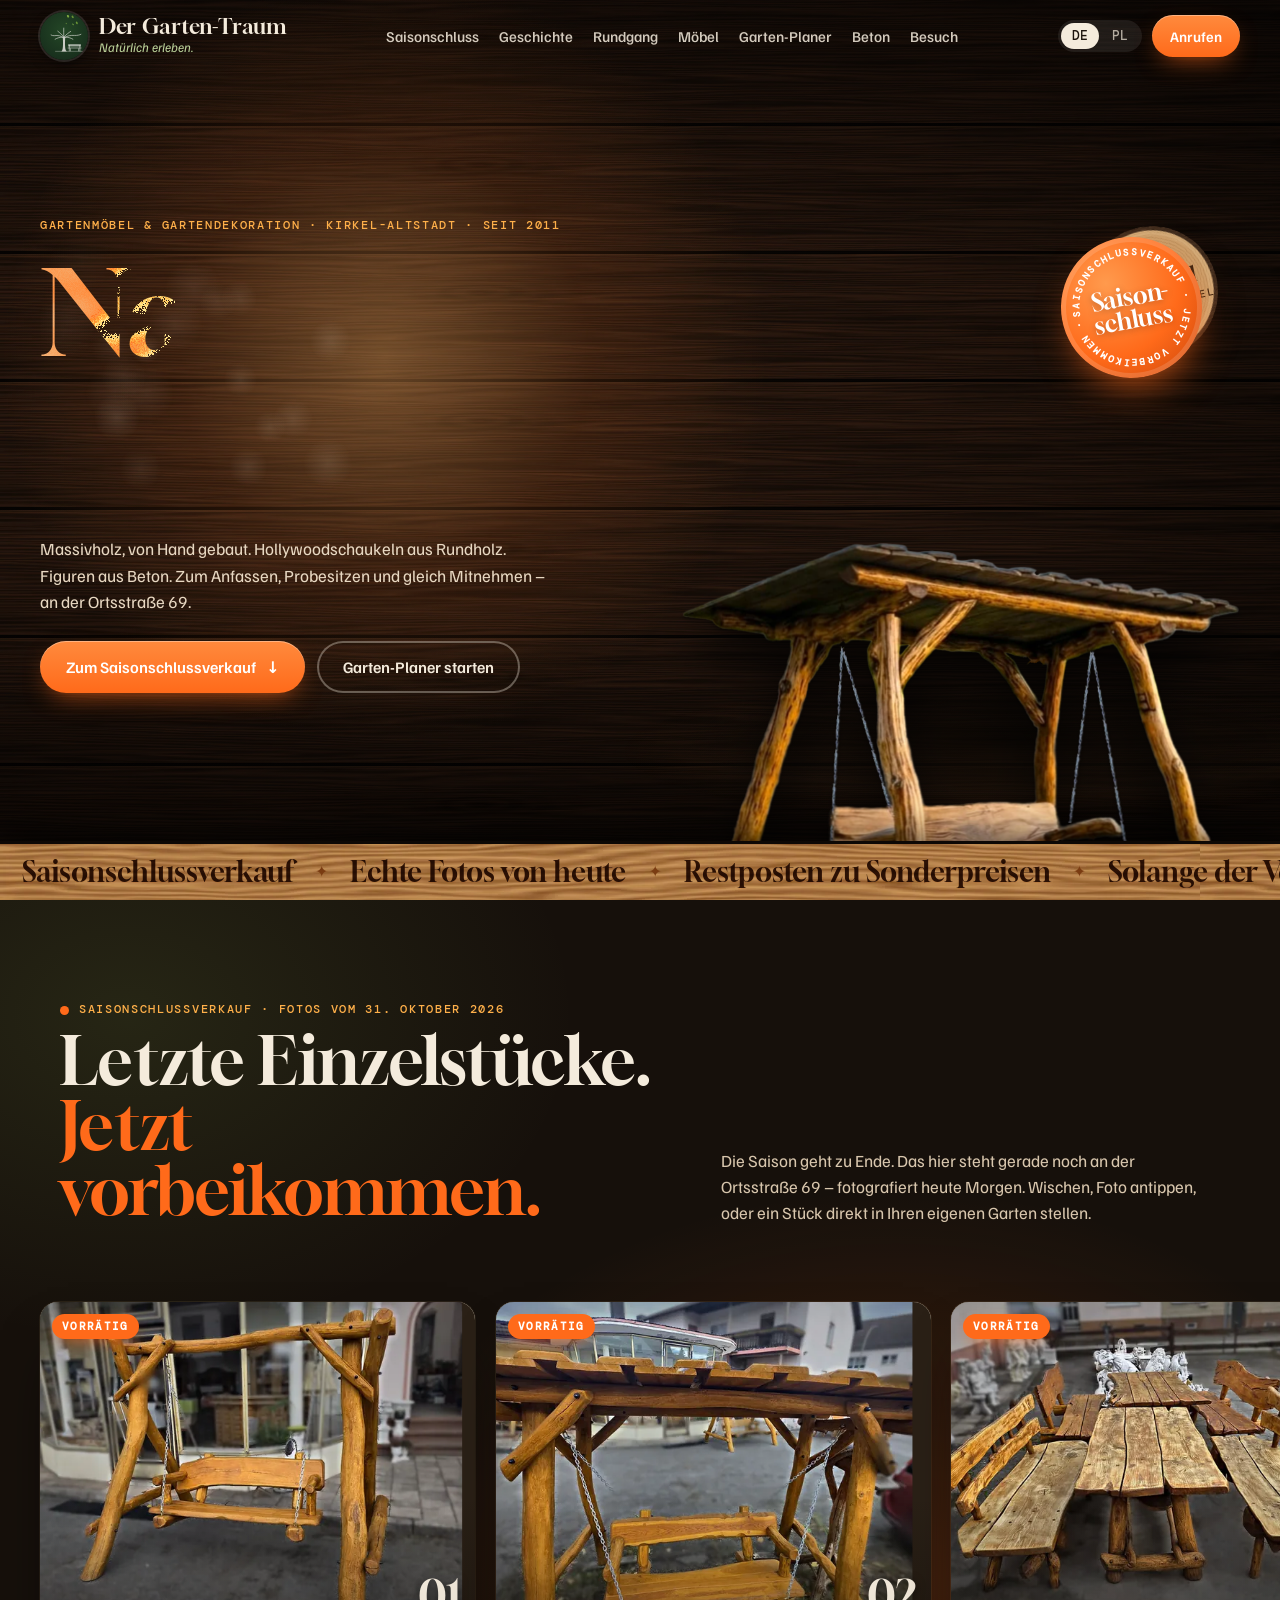
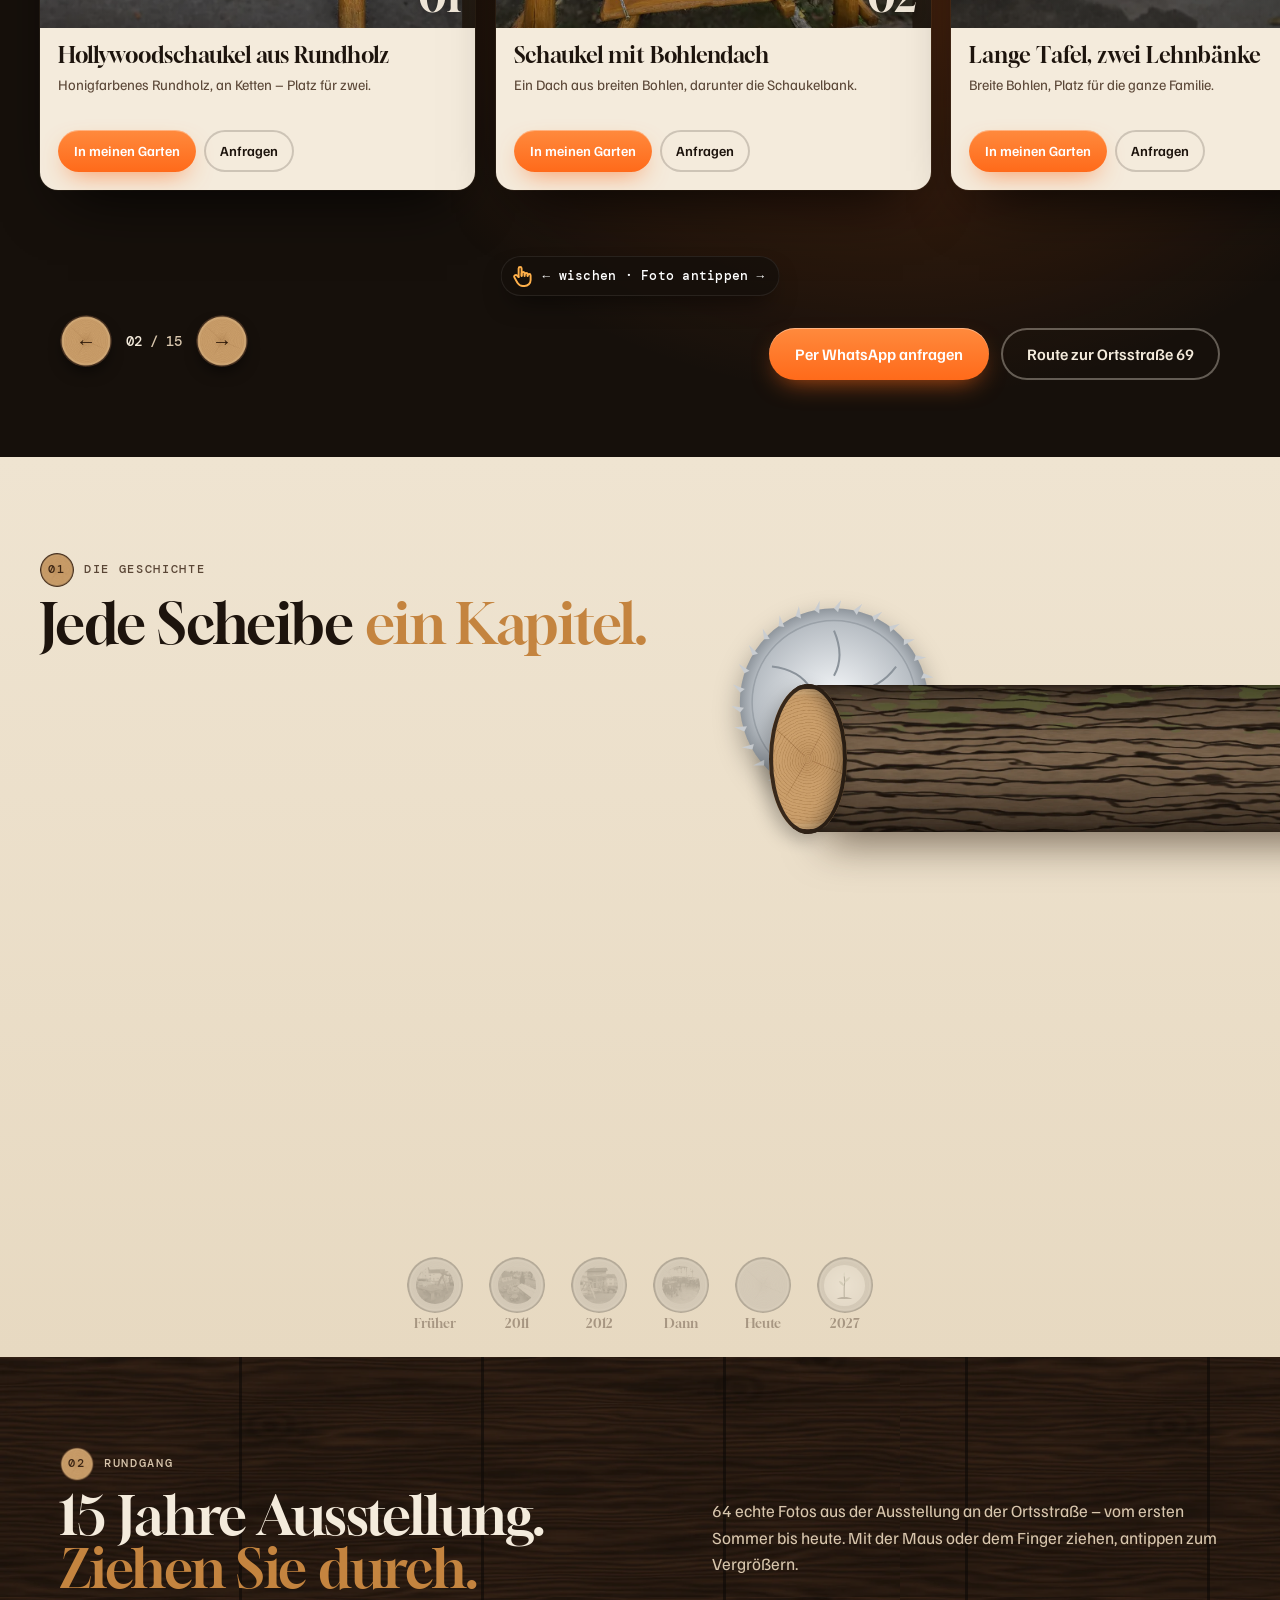
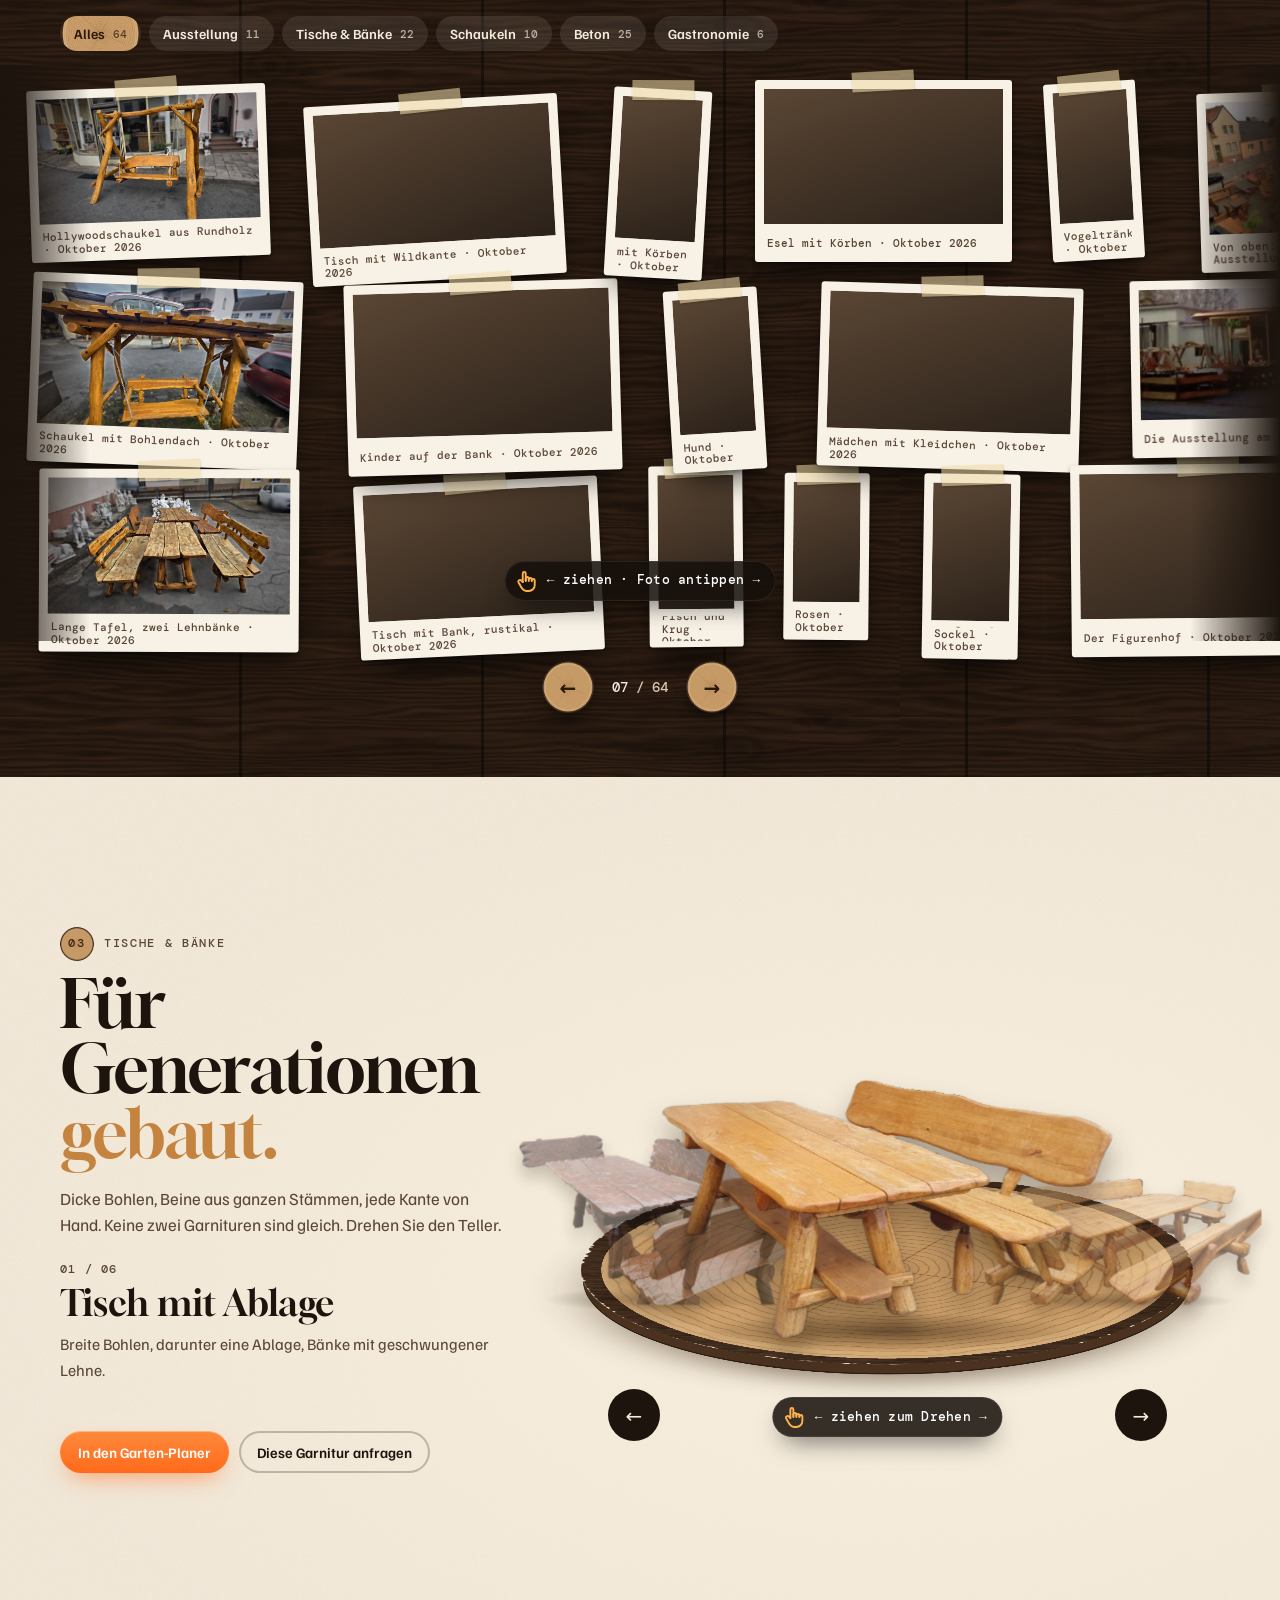
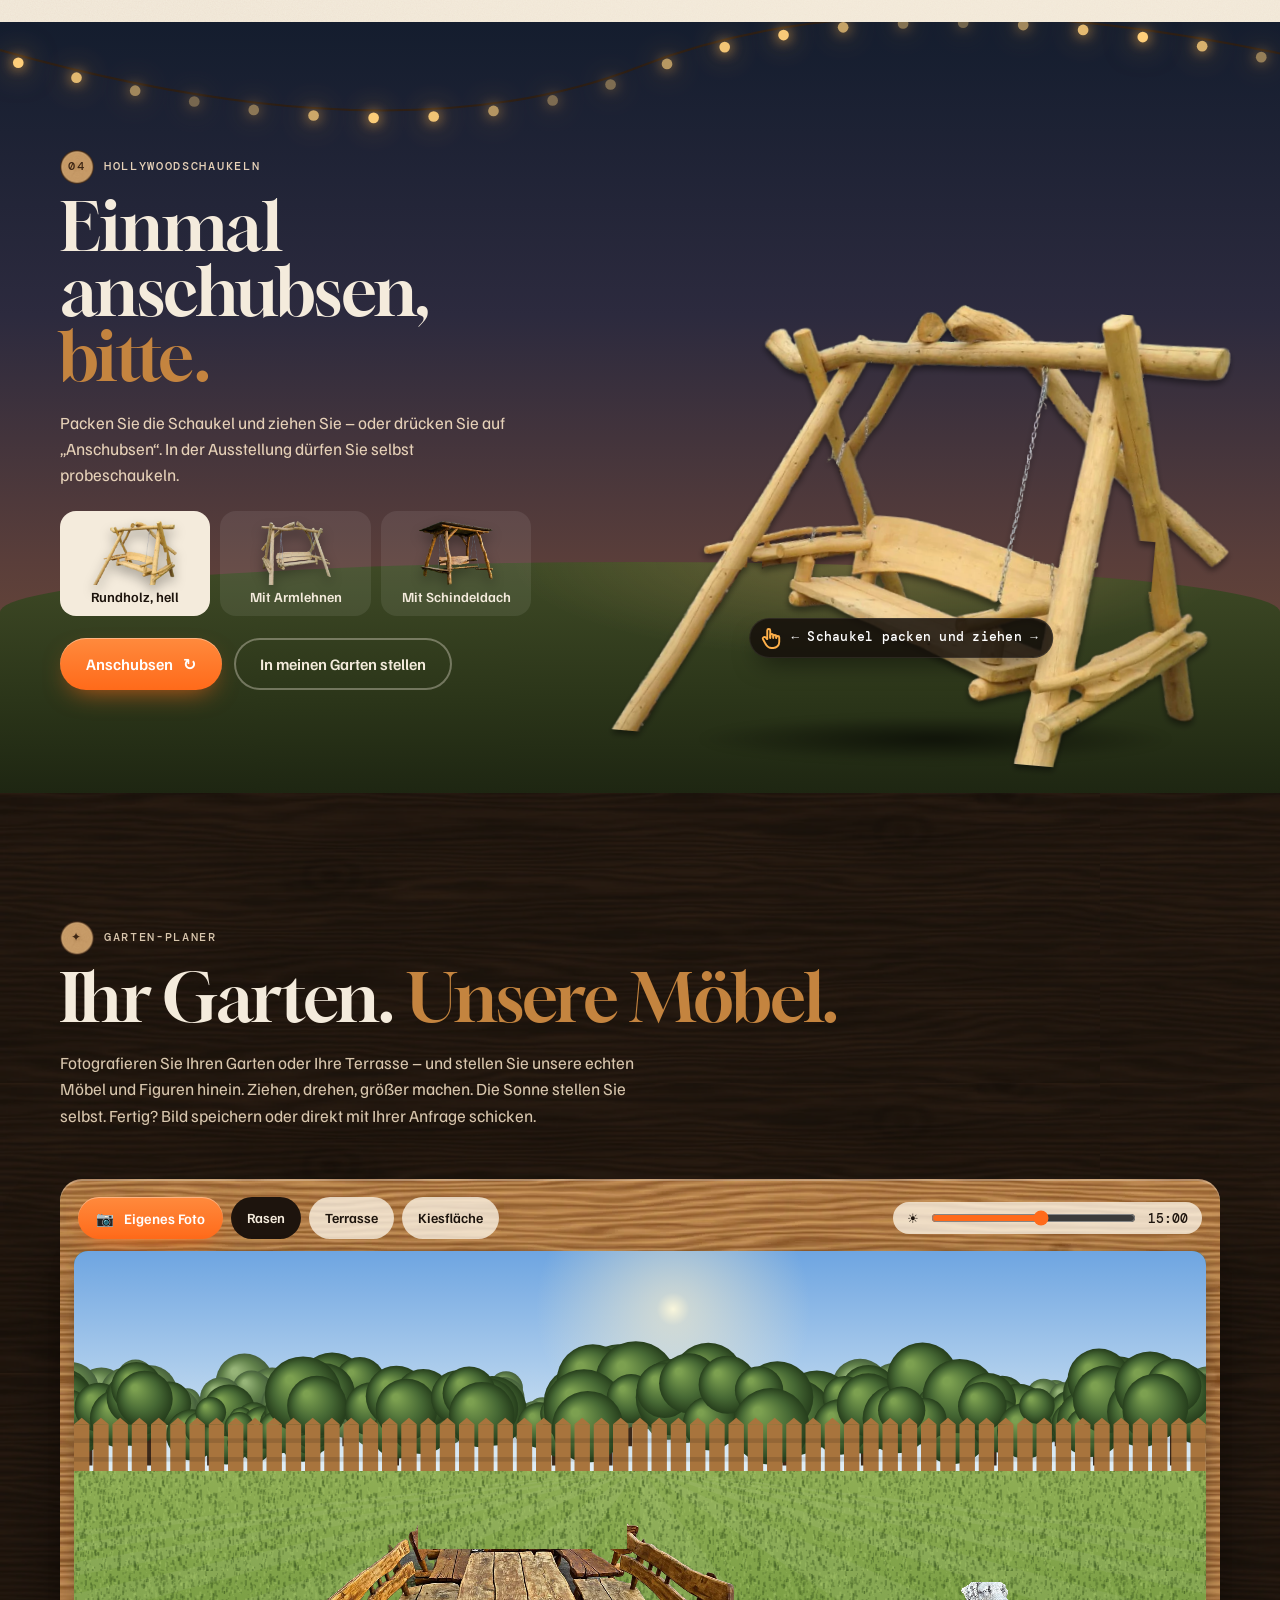
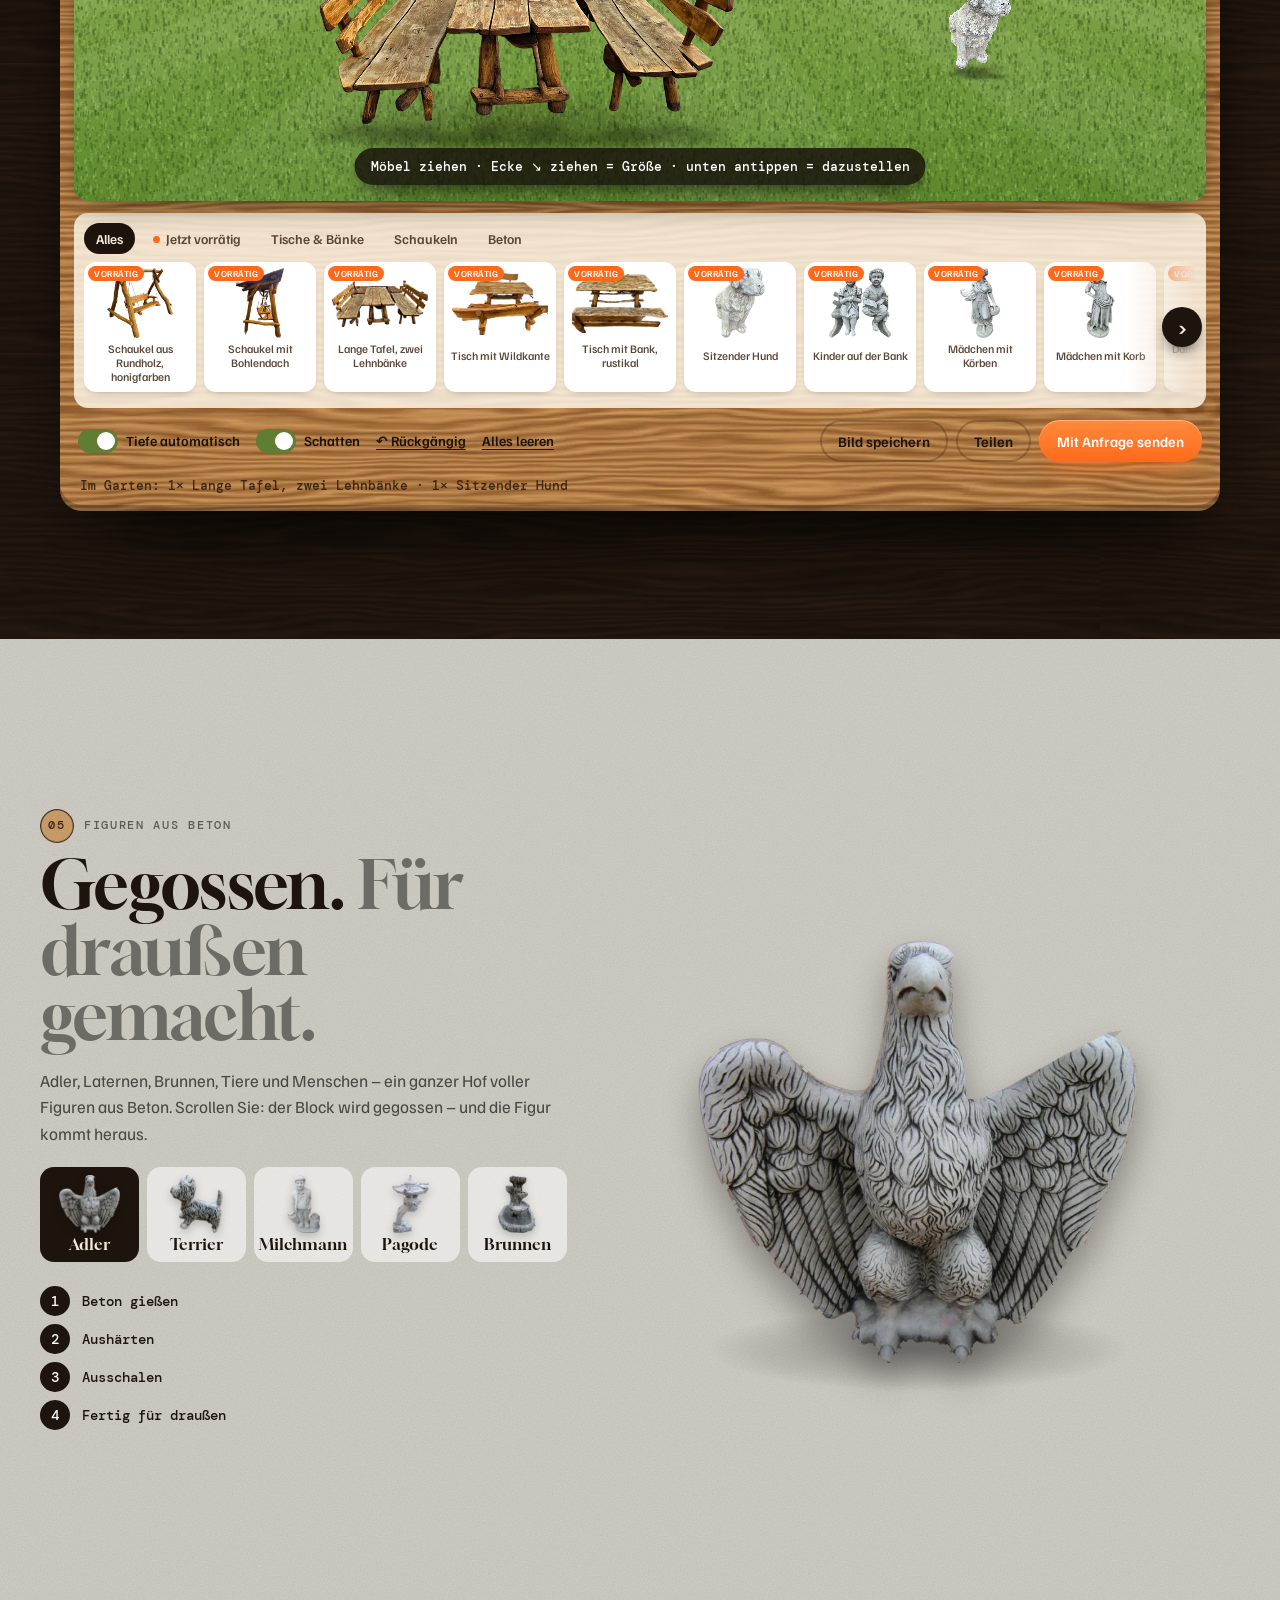
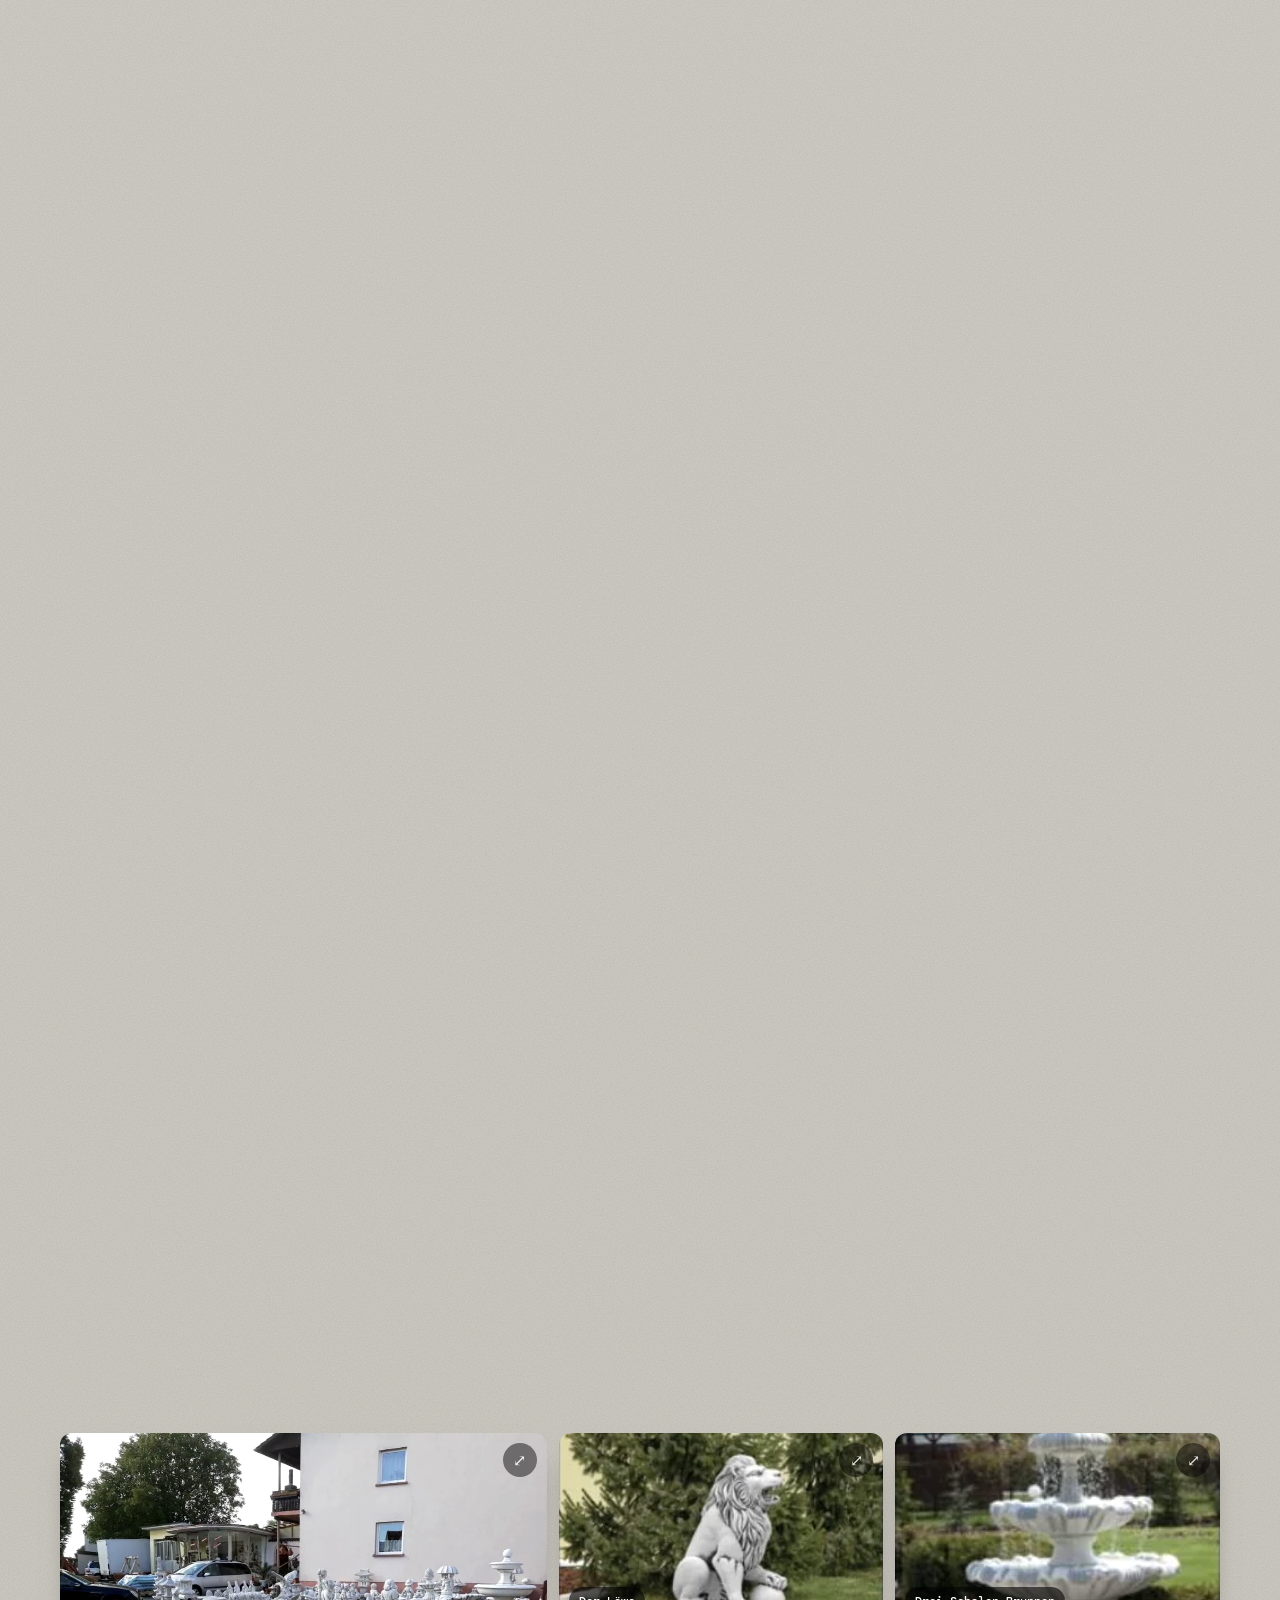
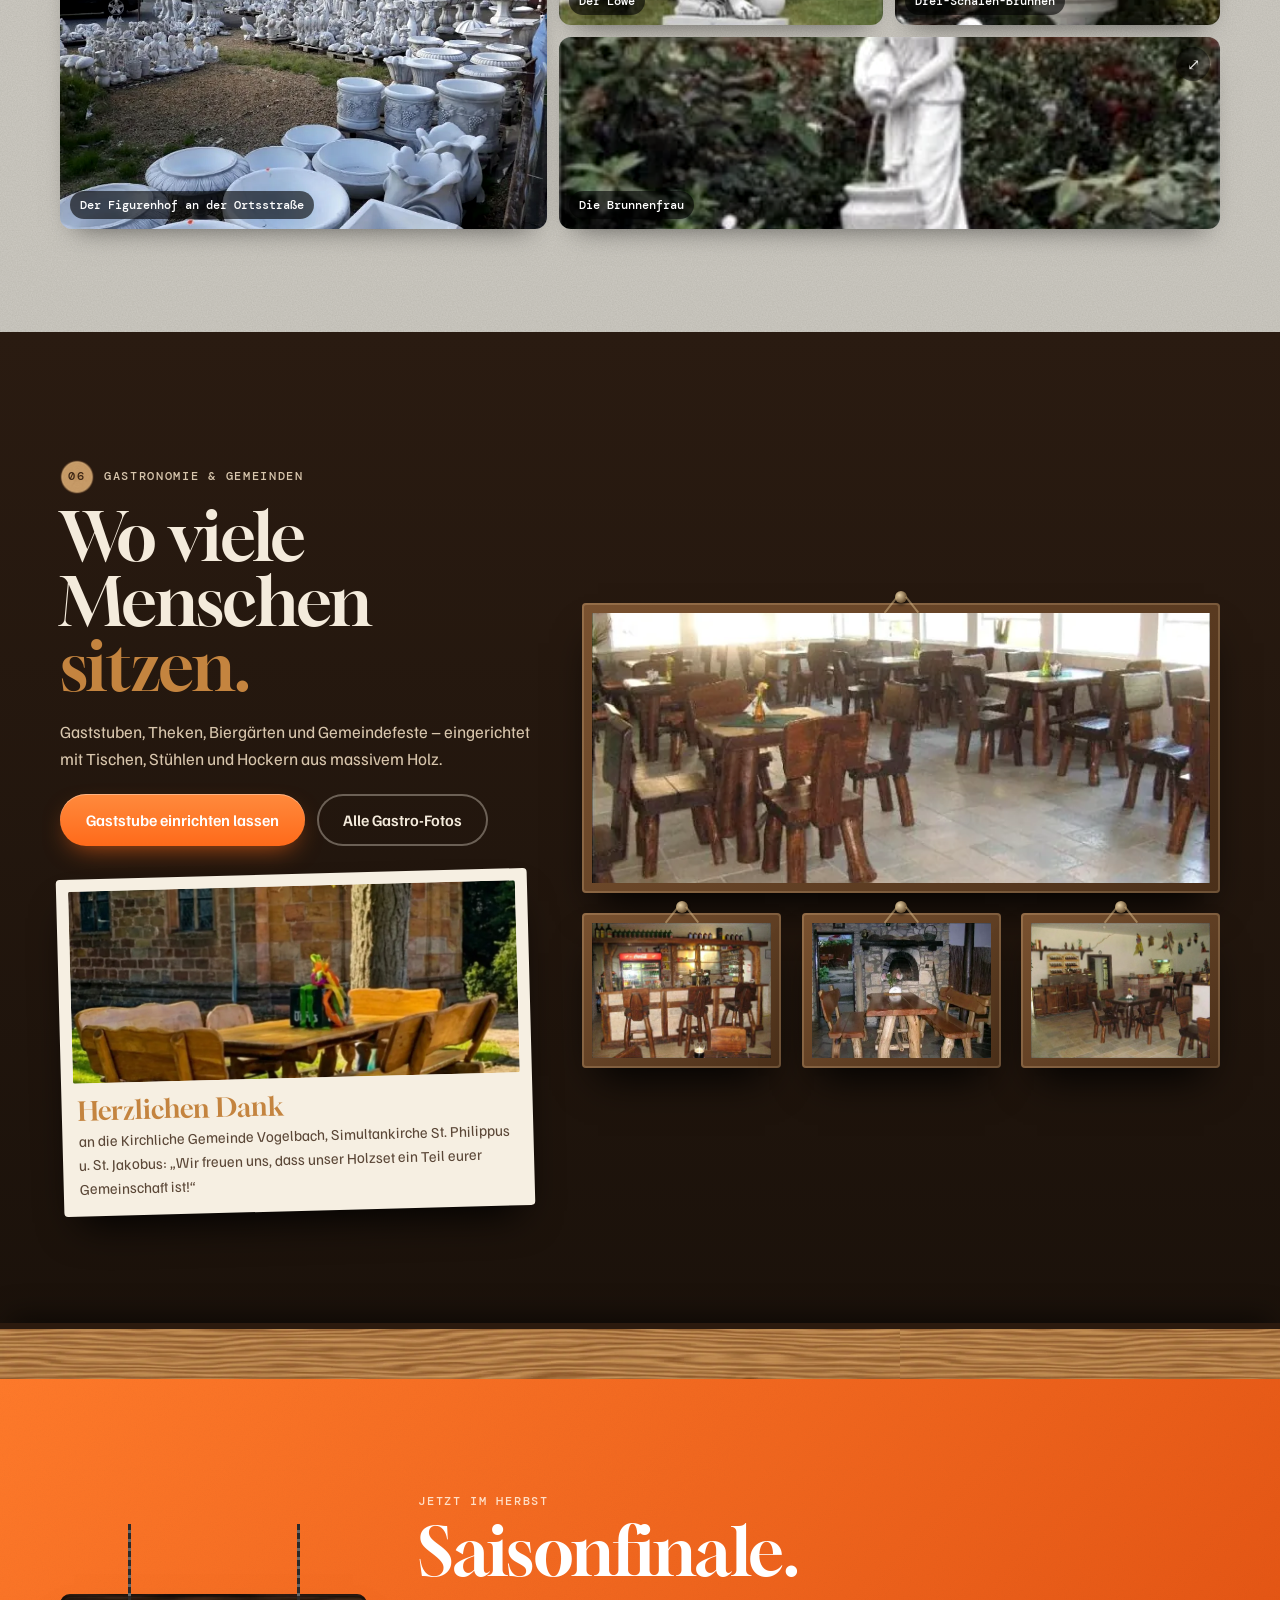
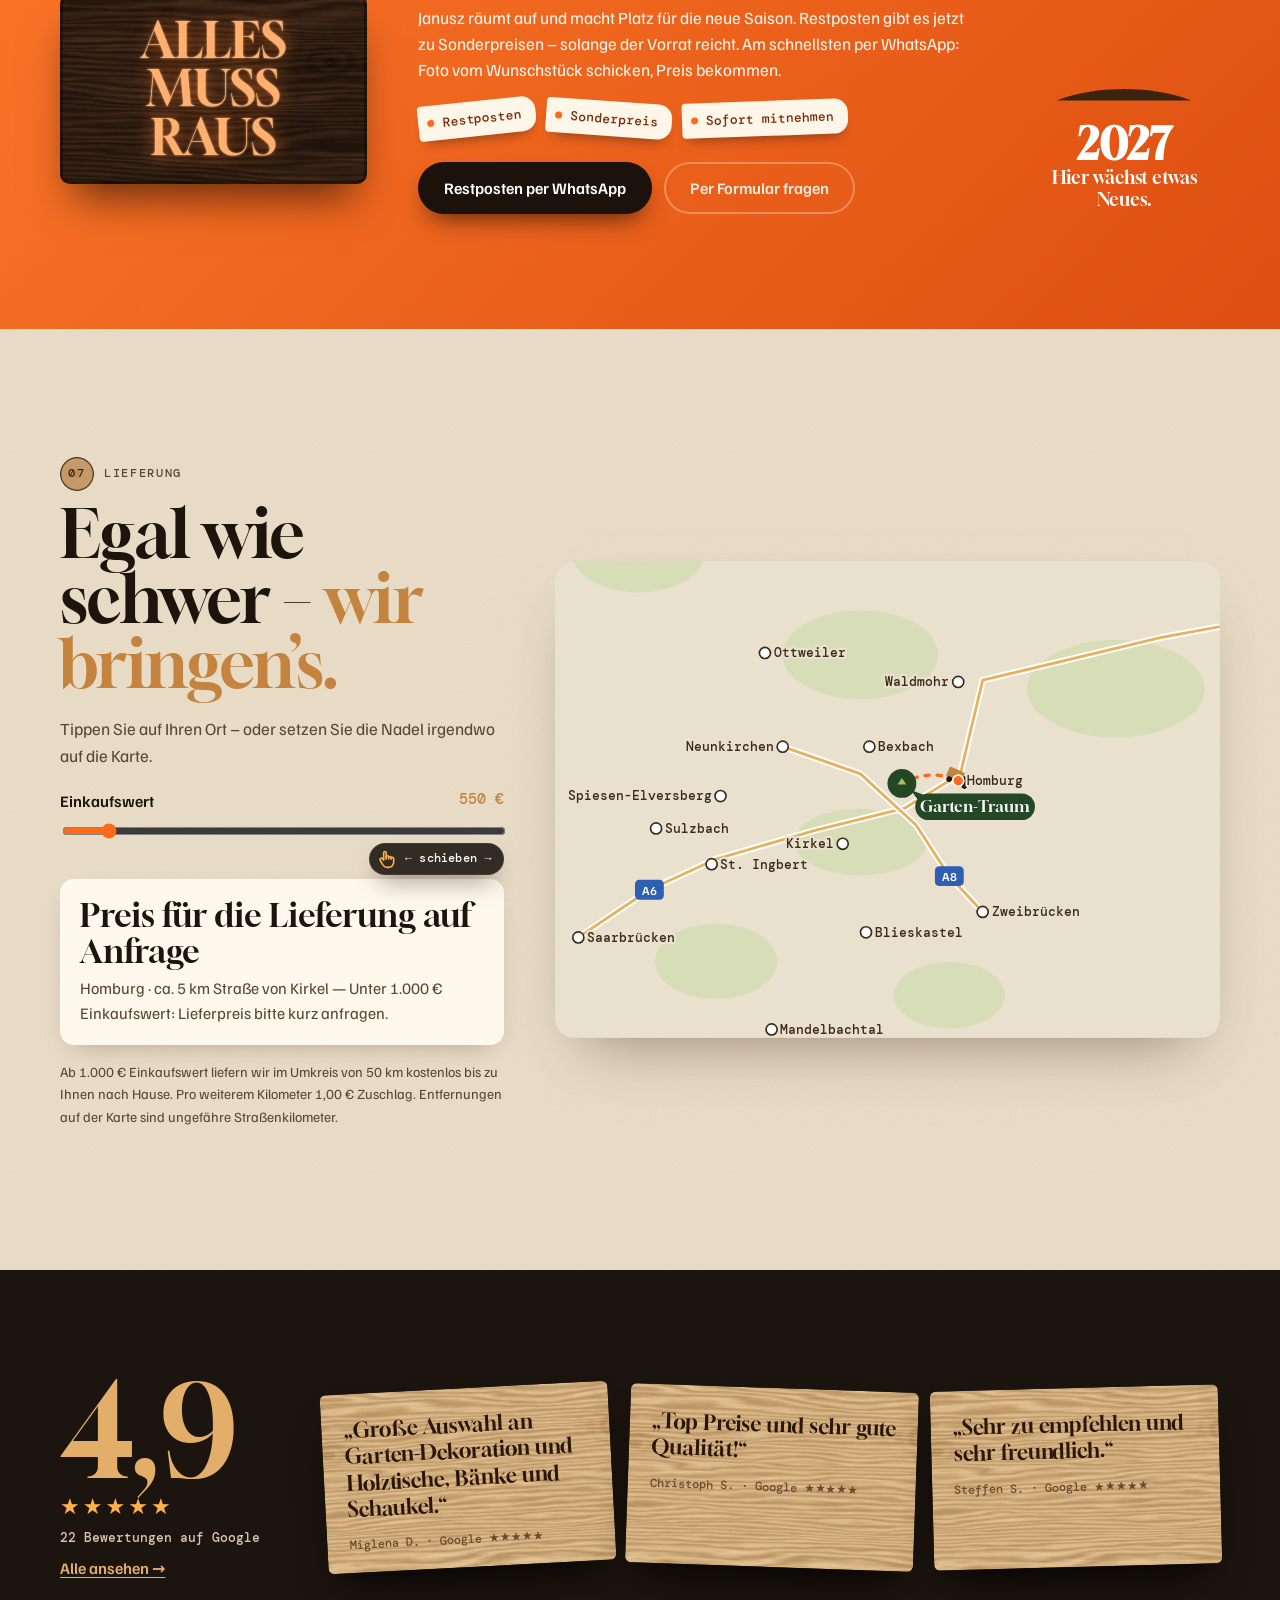
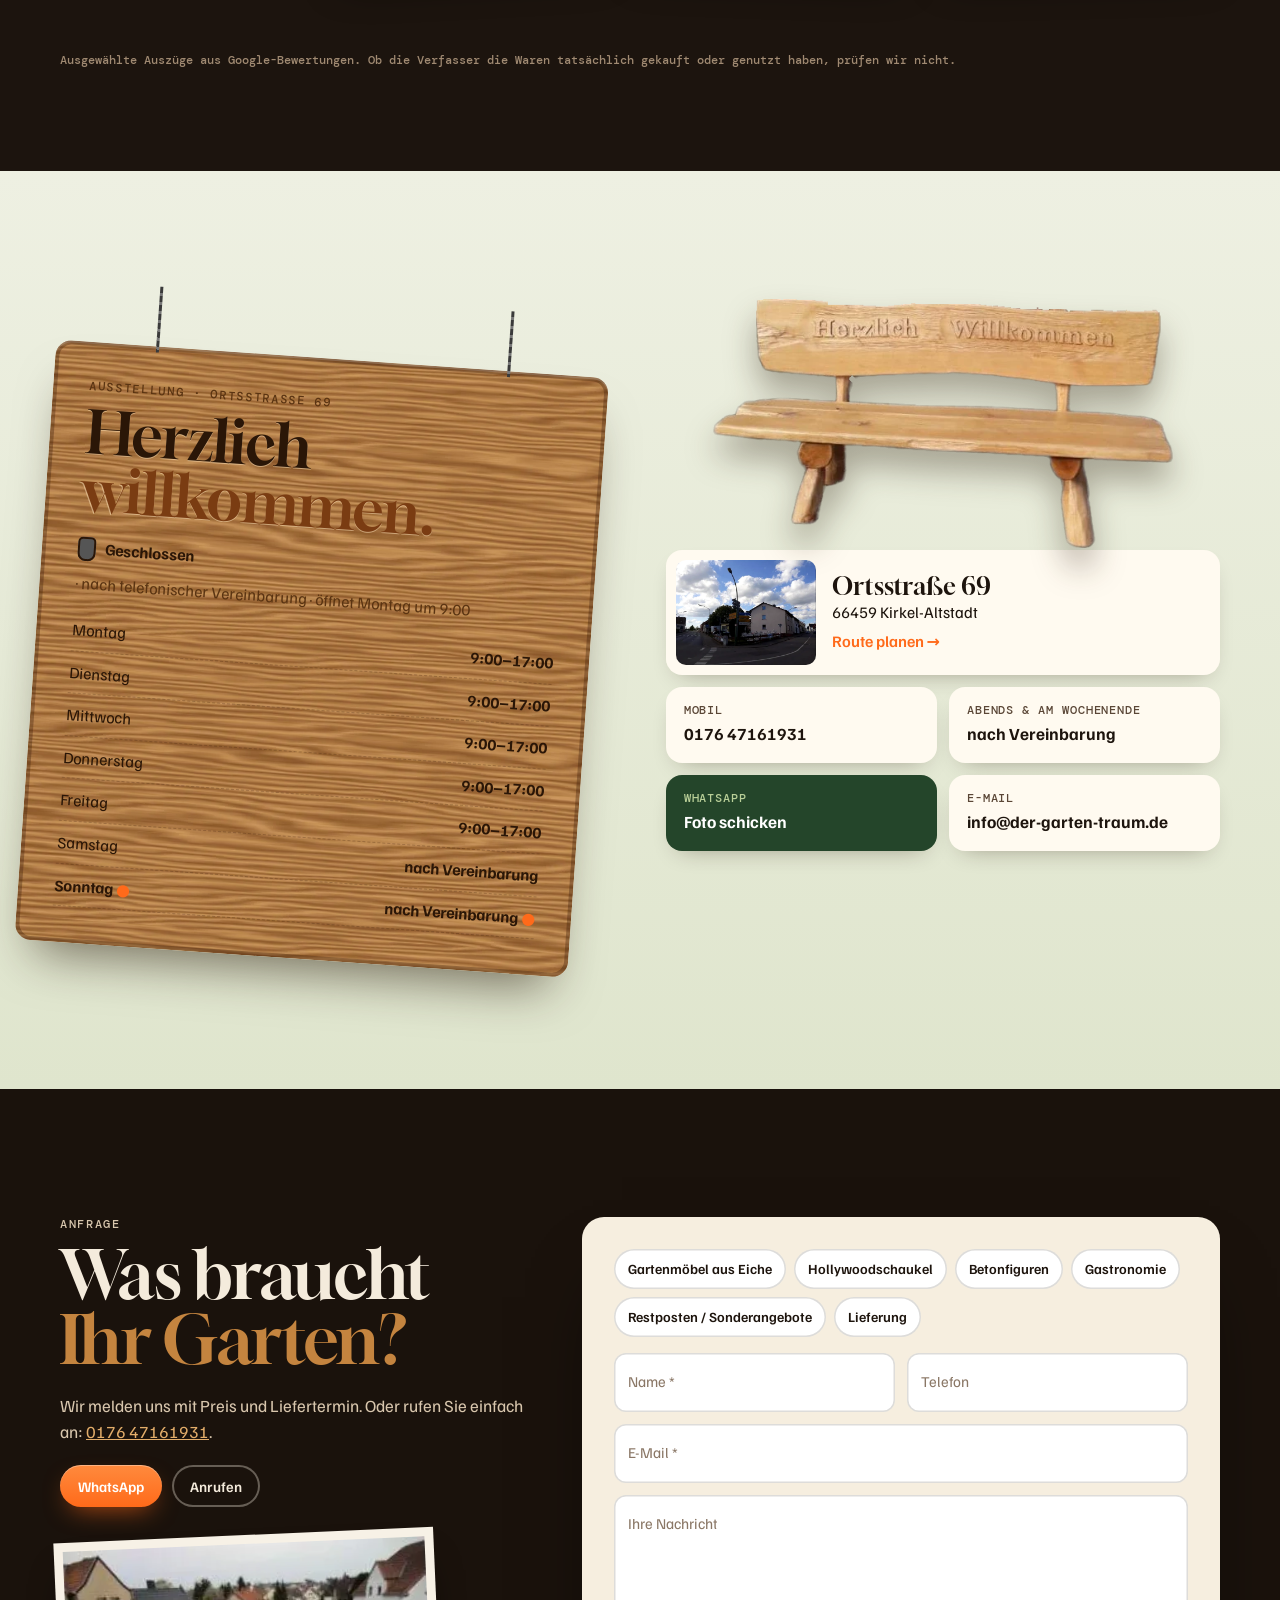
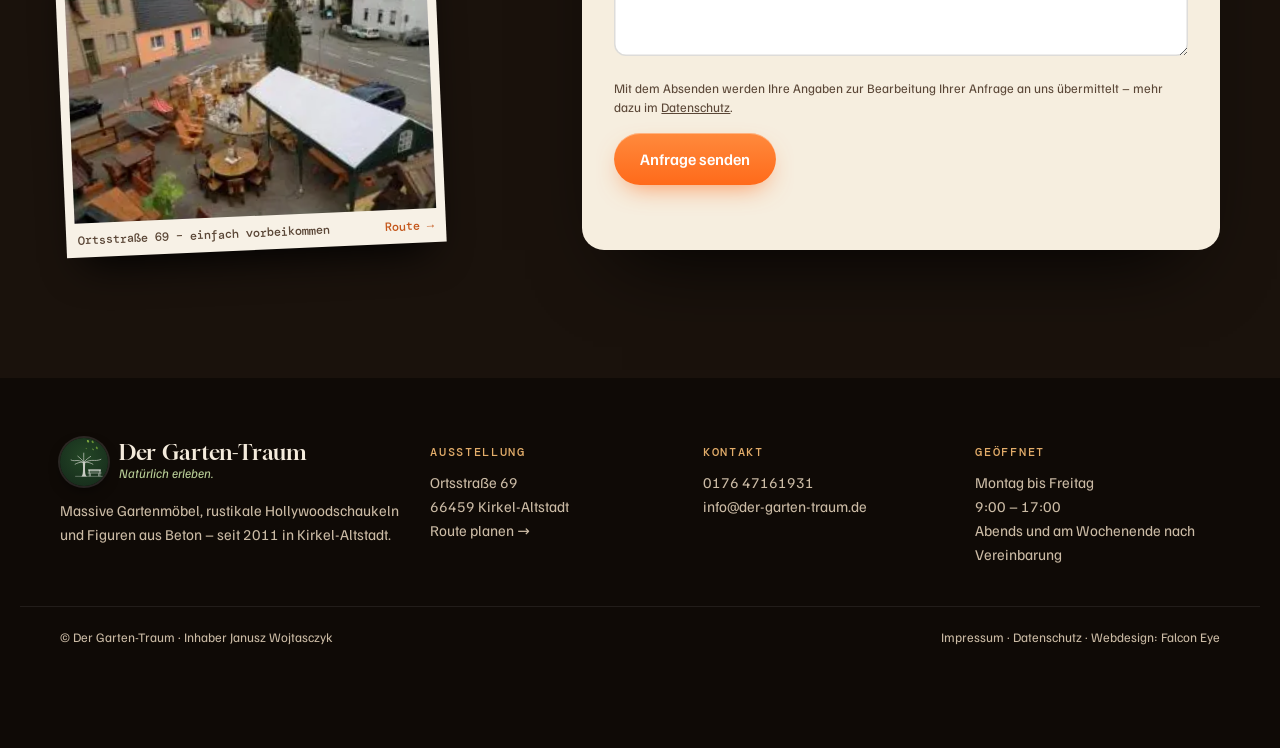
==== commit b44e7ebc: "Saisonschlussverkauf direkt unter dem Startbild: 15 echte Fotos vom 31.10. zum Wischen, Vergrößern, " ====
--- a/index.html
+++ b/index.html
@@ -23,7 +23,7 @@
 <link rel="icon" href="img/favicon.png" type="image/png">
 <link rel="preload" href="fonts/gloock-latin-400-normal.woff2" as="font" type="font/woff2" crossorigin>
 <link rel="preload" href="fonts/familjen-grotesk-latin-400-normal.woff2" as="font" type="font/woff2" crossorigin>
-<link rel="stylesheet" href="assets/gt.css?v=1793437323">
+<link rel="stylesheet" href="assets/gt.css?v=1793439081">
 <script type="application/ld+json">{"@context": "https://schema.org", "@type": "FurnitureStore", "name": "Der Garten-Traum", "slogan": "Natürlich. Mit Herz.", "url": "https://der-garten-traum.de/", "image": "https://der-garten-traum.de/img/og.jpg", "telephone": "+4917647161931", "email": "info@der-garten-traum.de", "foundingDate": "2011", "founder": {"@type": "Person", "name": "Janusz Wojtasczyk"}, "address": {"@type": "PostalAddress", "streetAddress": "Ortsstraße 69", "postalCode": "66459", "addressLocality": "Kirkel", "addressCountry": "DE"}, "openingHoursSpecification": [{"@type": "OpeningHoursSpecification", "dayOfWeek": ["Monday", "Tuesday", "Wednesday", "Thursday", "Friday"], "opens": "09:00", "closes": "17:00"}]}</script>
 </head>
 <body class="home is-loading">
@@ -63,10 +63,10 @@
 <g class="tr-leaves"><ellipse cx="130.5" cy="21.2" rx="7.9" ry="4.9" transform="rotate(92 130.5 21.2)" fill="#729f32" style="--i:0"/><ellipse cx="118.0" cy="21.4" rx="5.8" ry="3.0" transform="rotate(70 118.0 21.4)" fill="#6a933e" style="--i:1"/><ellipse cx="147.6" cy="23.6" rx="7.7" ry="6.6" transform="rotate(144 147.6 23.6)" fill="#7da549" style="--i:2"/><ellipse cx="108.9" cy="25.5" rx="7.6" ry="4.1" transform="rotate(73 108.9 25.5)" fill="#709b31" style="--i:3"/><ellipse cx="163.5" cy="28.1" rx="7.9" ry="4.9" transform="rotate(124 163.5 28.1)" fill="#74a43c" style="--i:4"/><ellipse cx="95.4" cy="28.5" rx="7.2" ry="5.1" transform="rotate(65 95.4 28.5)" fill="#729f33" style="--i:5"/><ellipse cx="177.3" cy="33.6" rx="7.1" ry="4.7" transform="rotate(121 177.3 33.6)" fill="#719a35" style="--i:6"/><ellipse cx="81.5" cy="35.0" rx="7.0" ry="4.7" transform="rotate(62 81.5 35.0)" fill="#709a37" style="--i:7"/><ellipse cx="139.1" cy="35.1" rx="4.9" ry="2.4" transform="rotate(81 139.1 35.1)" fill="#669135" style="--i:8"/><ellipse cx="121.2" cy="36.4" rx="5.0" ry="3.3" transform="rotate(95 121.2 36.4)" fill="#618d2f" style="--i:9"/><ellipse cx="152.5" cy="43.9" rx="9.3" ry="3.9" transform="rotate(90 152.5 43.9)" fill="#6e9b31" style="--i:10"/><ellipse cx="190.3" cy="41.4" rx="6.7" ry="4.5" transform="rotate(119 190.3 41.4)" fill="#78a23b" style="--i:11"/><ellipse cx="70.1" cy="41.8" rx="6.3" ry="4.4" transform="rotate(62 70.1 41.8)" fill="#7ea840" style="--i:12"/><ellipse cx="107.2" cy="43.2" rx="5.5" ry="3.8" transform="rotate(59 107.2 43.2)" fill="#658e2e" style="--i:13"/><ellipse cx="130.7" cy="44.5" rx="6.8" ry="3.2" transform="rotate(89 130.7 44.5)" fill="#6c9330" style="--i:14"/><ellipse cx="165.4" cy="44.4" rx="6.3" ry="3.2" transform="rotate(100 165.4 44.4)" fill="#699437" style="--i:15"/><ellipse cx="95.0" cy="46.9" rx="7.9" ry="3.0" transform="rotate(59 95.0 46.9)" fill="#6b9439" style="--i:16"/><ellipse cx="116.8" cy="46.8" rx="3.6" ry="2.2" transform="rotate(51 116.8 46.8)" fill="#6a9343" style="--i:17"/><ellipse cx="176.2" cy="52.7" rx="6.4" ry="4.3" transform="rotate(119 176.2 52.7)" fill="#67922f" style="--i:18"/><ellipse cx="199.1" cy="52.4" rx="7.2" ry="4.8" transform="rotate(149 199.1 52.4)" fill="#6e9a32" style="--i:19"/><ellipse cx="62.2" cy="52.6" rx="7.1" ry="5.1" transform="rotate(-152 62.2 52.6)" fill="#6c952e" style="--i:20"/><ellipse cx="84.6" cy="52.8" rx="6.4" ry="4.0" transform="rotate(56 84.6 52.8)" fill="#6b9335" style="--i:21"/><ellipse cx="140.0" cy="56.0" rx="5.8" ry="2.9" transform="rotate(115 140.0 56.0)" fill="#6a9236" style="--i:22"/><ellipse cx="120.6" cy="59.0" rx="6.4" ry="3.7" transform="rotate(101 120.6 59.0)" fill="#678e2c" style="--i:23"/><ellipse cx="164.1" cy="64.6" rx="5.6" ry="2.7" transform="rotate(126 164.1 64.6)" fill="#618832" style="--i:24"/><ellipse cx="185.8" cy="65.2" rx="10.2" ry="4.8" transform="rotate(180 185.8 65.2)" fill="#729949" style="--i:25"/><ellipse cx="53.9" cy="66.4" rx="7.9" ry="5.2" transform="rotate(-148 53.9 66.4)" fill="#70992f" style="--i:26"/><ellipse cx="78.9" cy="65.9" rx="6.4" ry="3.8" transform="rotate(65 78.9 65.9)" fill="#6b9735" style="--i:27"/><ellipse cx="207.1" cy="66.1" rx="7.2" ry="5.2" transform="rotate(149 207.1 66.1)" fill="#729c32" style="--i:28"/><ellipse cx="94.6" cy="65.5" rx="3.7" ry="2.6" transform="rotate(-147 94.6 65.5)" fill="#7a9c64" style="--i:29"/><ellipse cx="145.2" cy="66.7" rx="4.1" ry="2.5" transform="rotate(99 145.2 66.7)" fill="#86a66c" style="--i:30"/><ellipse cx="157.4" cy="64.9" rx="3.4" ry="2.2" transform="rotate(69 157.4 64.9)" fill="#6c9242" style="--i:31"/><ellipse cx="68.7" cy="65.8" rx="3.5" ry="2.2" transform="rotate(47 68.7 65.8)" fill="#63873b" style="--i:32"/><ellipse cx="140.7" cy="72.0" rx="4.9" ry="2.2" transform="rotate(151 140.7 72.0)" fill="#7f9f74" style="--i:33"/><ellipse cx="175.5" cy="78.0" rx="6.0" ry="4.0" transform="rotate(124 175.5 78.0)" fill="#6d9b33" style="--i:34"/><ellipse cx="162.8" cy="79.2" rx="6.1" ry="3.5" transform="rotate(126 162.8 79.2)" fill="#6b9836" style="--i:35"/><ellipse cx="70.2" cy="80.1" rx="8.7" ry="4.9" transform="rotate(-160 70.2 80.1)" fill="#6a942e" style="--i:36"/><ellipse cx="192.0" cy="80.1" rx="7.8" ry="4.4" transform="rotate(156 192.0 80.1)" fill="#699131" style="--i:37"/><ellipse cx="48.5" cy="80.5" rx="7.9" ry="4.9" transform="rotate(-175 48.5 80.5)" fill="#6e9732" style="--i:38"/><ellipse cx="87.5" cy="78.9" rx="4.8" ry="2.4" transform="rotate(45 87.5 78.9)" fill="#729c44" style="--i:39"/><ellipse cx="109.1" cy="78.2" rx="3.6" ry="2.7" transform="rotate(-143 109.1 78.2)" fill="#658d32" style="--i:40"/><ellipse cx="144.3" cy="79.7" rx="4.6" ry="3.8" transform="rotate(166 144.3 79.7)" fill="#5c8628" style="--i:41"/><ellipse cx="212.9" cy="80.6" rx="7.3" ry="4.9" transform="rotate(180 212.9 80.6)" fill="#719b31" style="--i:42"/><ellipse cx="120.1" cy="81.5" rx="4.2" ry="2.9" transform="rotate(160 120.1 81.5)" fill="#7fa05f" style="--i:43"/><ellipse cx="51.3" cy="93.2" rx="6.4" ry="4.2" transform="rotate(164 51.3 93.2)" fill="#6c952f" style="--i:44"/><ellipse cx="207.8" cy="93.0" rx="6.7" ry="4.2" transform="rotate(-156 207.8 93.0)" fill="#709a36" style="--i:45"/><ellipse cx="64.4" cy="100.4" rx="8.2" ry="4.6" transform="rotate(138 64.4 100.4)" fill="#6c9a2b" style="--i:46"/><ellipse cx="196.1" cy="100.1" rx="8.1" ry="4.6" transform="rotate(-136 196.1 100.1)" fill="#719c31" style="--i:47"/><ellipse cx="94.7" cy="103.3" rx="7.5" ry="3.2" transform="rotate(124 94.7 103.3)" fill="#69942c" style="--i:48"/><ellipse cx="180.8" cy="103.0" rx="7.6" ry="4.0" transform="rotate(51 180.8 103.0)" fill="#6c952f" style="--i:49"/><ellipse cx="80.1" cy="103.0" rx="7.2" ry="3.9" transform="rotate(131 80.1 103.0)" fill="#6a952e" style="--i:50"/><ellipse cx="165.5" cy="103.6" rx="7.5" ry="3.4" transform="rotate(53 165.5 103.6)" fill="#668f2e" style="--i:51"/><ellipse cx="107.1" cy="103.6" rx="5.8" ry="3.4" transform="rotate(123 107.1 103.6)" fill="#669230" style="--i:52"/><ellipse cx="153.5" cy="103.3" rx="5.7" ry="3.2" transform="rotate(57 153.5 103.3)" fill="#699330" style="--i:53"/></g>
 <g class="tr-bench"><rect x="149" y="131.5" width="57" height="3.2" rx=".8"/><rect x="149" y="136.5" width="57" height="3.2" rx=".8"/><rect x="146.5" y="146" width="62" height="3" rx=".8"/><rect x="152" y="134" width="2.4" height="28.5"/><rect x="200.5" y="134" width="2.4" height="28.5"/><rect x="157" y="149" width="2" height="13"/><rect x="195.5" y="149" width="2" height="13"/></g>
 </svg></span><span class="logo-t"><b>Der Garten-Traum</b><small data-pl="Naturalnie przeżyć.">Natürlich erleben.</small></span></a>
-    <nav class="nav" aria-label="Menü" data-pla="Menu"><a href="#geschichte" data-pl="Historia">Geschichte</a><a href="#rundgang" data-pl="Spacer">Rundgang</a><a href="#eiche" data-pl="Meble">Möbel</a><a href="#planer" data-pl="Planer ogrodu">Garten-Planer</a><a href="#beton" data-pl="Beton">Beton</a><a href="#besuch" data-pl="Odwiedź nas">Besuch</a></nav>
+    <nav class="nav" aria-label="Menü" data-pla="Menu"><a href="#saison" data-pl="Wyprzedaż">Saisonschluss</a><a href="#geschichte" data-pl="Historia">Geschichte</a><a href="#rundgang" data-pl="Spacer">Rundgang</a><a href="#eiche" data-pl="Meble">Möbel</a><a href="#planer" data-pl="Planer ogrodu">Garten-Planer</a><a href="#beton" data-pl="Beton">Beton</a><a href="#besuch" data-pl="Odwiedź nas">Besuch</a></nav>
     <div class="hdr-r"><span class="now" data-nowpill><i></i><b>…</b></span><div class="lang" role="group" aria-label="Sprache / Język"><button type="button" data-lang="de" class="on" aria-pressed="true">DE</button><button type="button" data-lang="pl" aria-pressed="false">PL</button></div><a class="b b-ember sm hdr-call" href="tel:+4917647161931"><span data-pl="Zadzwoń">Anrufen</span></a><button class="burger" type="button" aria-label="Menü" data-pla="Menu" aria-expanded="false" data-burger><i></i><i></i><i></i></button></div>
   </div>
-  <div class="mnav" data-mnav hidden><a href="#geschichte" data-pl="Historia">Geschichte</a><a href="#rundgang" data-pl="Spacer">Rundgang</a><a href="#eiche" data-pl="Meble">Möbel</a><a href="#planer" data-pl="Planer ogrodu">Garten-Planer</a><a href="#beton" data-pl="Beton">Beton</a><a href="#besuch" data-pl="Odwiedź nas">Besuch</a><a href="tel:+4917647161931"><span data-pl="Zadzwoń">Anrufen</span>: 0176 47161931</a></div>
+  <div class="mnav" data-mnav hidden><a href="#saison" data-pl="Wyprzedaż">Saisonschluss</a><a href="#geschichte" data-pl="Historia">Geschichte</a><a href="#rundgang" data-pl="Spacer">Rundgang</a><a href="#eiche" data-pl="Meble">Möbel</a><a href="#planer" data-pl="Planer ogrodu">Garten-Planer</a><a href="#beton" data-pl="Beton">Beton</a><a href="#besuch" data-pl="Odwiedź nas">Besuch</a><a href="tel:+4917647161931"><span data-pl="Zadzwoń">Anrufen</span>: 0176 47161931</a></div>
 </header>
 <main id="main">
 
@@ -78,15 +78,34 @@
       <p class="kick ember"><span data-pl="Meble i dekoracje ogrodowe · Kirkel-Altstadt · od 2011">Gartenmöbel &amp; Gartendekoration · Kirkel-Altstadt · seit 2011</span></p>
       <h1 class="burn" data-burn data-de="Natürlich.|Mit Herz." data-pl-burn="Naturalnie.|Z sercem."><span class="sr"><span data-pl="Naturalnie. Z sercem.">Natürlich. Mit Herz.</span></span><canvas data-burncv aria-hidden="true"></canvas></h1>
       <p class="lead" data-pl="Lite drewno, budowane ręcznie. Huśtawki z okrąglaków. Figury z betonu. Do dotknięcia, wypróbowania i zabrania od razu – przy Ortsstraße 69.">Massivholz, von Hand gebaut. Hollywoodschaukeln aus Rundholz. Figuren aus Beton. Zum Anfassen, Probesitzen und gleich Mitnehmen – an der Ortsstraße 69.</p>
-      <div class="ctas"><a class="b b-ember" href="#planer"><span data-pl="Uruchom planer ogrodu">Garten-Planer starten</span></a><a class="b b-ghost" href="#geschichte"><span data-pl="Historia">Die Geschichte</span> ↓</a></div>
+      <div class="ctas"><a class="b b-ember" href="#saison"><span data-pl="Do wyprzedaży sezonowej">Zum Saisonschlussverkauf</span> ↓</a><a class="b b-ghost" href="#planer"><span data-pl="Uruchom planer ogrodu">Garten-Planer starten</span></a></div>
     </div>
     <div class="hero-v" data-herov>
       <div class="hero-ground" aria-hidden="true"></div>
       <img class="hero-set" src="img/c/dach.webp" alt="Rustikale Hollywoodschaukel mit Schindeldach aus dunklem Rundholz" fetchpriority="high" decoding="async" data-heroset>
-      <div class="brand-tag" aria-hidden="true"><b data-pl="Ręcznie">Von Hand</b><span data-pl="robione · Kirkel">gebaut · Kirkel</span></div>
-    </div>
-  </div>
-  <div class="hero-band" aria-label="Saisonfinale" data-pla="Finał sezonu"><div class="hb-in"><span data-pl="Finał sezonu">Saisonfinale</span><i>✦</i><span data-pl="Ostatnie sztuki w cenach specjalnych">Restposten zu Sonderpreisen</span><i>✦</i><span data-pl="Do wyczerpania zapasów">Solange der Vorrat reicht</span><i>✦</i><span data-pl="Od 2027: nowy asortyment">Ab 2027: neues Sortiment</span><i>✦</i><span data-pl="Od ręki do zabrania">Sofort zum Mitnehmen</span><i>✦</i><span data-pl="Finał sezonu">Saisonfinale</span><i>✦</i><span data-pl="Ostatnie sztuki w cenach specjalnych">Restposten zu Sonderpreisen</span><i>✦</i><span data-pl="Do wyczerpania zapasów">Solange der Vorrat reicht</span><i>✦</i><span data-pl="Od 2027: nowy asortyment">Ab 2027: neues Sortiment</span><i>✦</i><span data-pl="Od ręki do zabrania">Sofort zum Mitnehmen</span><i>✦</i></div></div>
+      <a class="sale-seal" href="#saison"><svg viewBox="0 0 200 200" aria-hidden="true"><defs><path id="ssr" d="M100,100 m-74,0 a74,74 0 1,1 148,0 a74,74 0 1,1 -148,0"/></defs><text><textPath href="#ssr" data-pl="WYPRZEDAŻ SEZONOWA · WPADNIJ DO NAS · ">SAISONSCHLUSSVERKAUF · JETZT VORBEIKOMMEN · </textPath></text></svg><b><span data-pl="Wyprze-">Saison-</span><span data-pl="daż">schluss</span></b></a><div class="brand-tag" aria-hidden="true"><b data-pl="Ręcznie">Von Hand</b><span data-pl="robione · Kirkel">gebaut · Kirkel</span></div>
+    </div>
+  </div>
+  <div class="hero-band" aria-label="Saisonfinale" data-pla="Finał sezonu"><div class="hb-in"><span data-pl="Wyprzedaż sezonowa">Saisonschlussverkauf</span><i>✦</i><span data-pl="Prawdziwe zdjęcia z dziś">Echte Fotos von heute</span><i>✦</i><span data-pl="Ostatnie sztuki w cenach specjalnych">Restposten zu Sonderpreisen</span><i>✦</i><span data-pl="Do wyczerpania zapasów">Solange der Vorrat reicht</span><i>✦</i><span data-pl="Od 2027: nowy asortyment">Ab 2027: neues Sortiment</span><i>✦</i><span data-pl="Od ręki do zabrania">Sofort zum Mitnehmen</span><i>✦</i><span data-pl="Wyprzedaż sezonowa">Saisonschlussverkauf</span><i>✦</i><span data-pl="Prawdziwe zdjęcia z dziś">Echte Fotos von heute</span><i>✦</i><span data-pl="Ostatnie sztuki w cenach specjalnych">Restposten zu Sonderpreisen</span><i>✦</i><span data-pl="Do wyczerpania zapasów">Solange der Vorrat reicht</span><i>✦</i><span data-pl="Od 2027: nowy asortyment">Ab 2027: neues Sortiment</span><i>✦</i><span data-pl="Od ręki do zabrania">Sofort zum Mitnehmen</span><i>✦</i></div></div>
+</section>
+
+<section class="sale" id="saison" aria-labelledby="sa-h" data-sale>
+  <div class="sale-glow" aria-hidden="true"></div>
+  <div class="wrap sale-head">
+    <div>
+      <p class="kick"><span class="sale-dot" aria-hidden="true"></span><span data-pl="Wyprzedaż sezonowa · zdjęcia z 31 października 2026">Saisonschlussverkauf · Fotos vom 31. Oktober 2026</span></p>
+      <h2 class="h2" id="sa-h"><span data-pl="Ostatnie pojedyncze sztuki.">Letzte Einzelstücke.</span> <em><span data-pl="Wpadnij teraz.">Jetzt vorbeikommen.</span></em></h2>
+    </div>
+    <p class="lead" data-pl="Sezon się kończy. To jeszcze stoi przy Ortsstraße 69 – sfotografowane dziś rano. Przesuwaj, dotknij zdjęcia albo postaw mebel od razu w swoim ogrodzie.">Die Saison geht zu Ende. Das hier steht gerade noch an der Ortsstraße 69 – fotografiert heute Morgen. Wischen, Foto antippen, oder ein Stück direkt in Ihren eigenen Garten stellen.</p>
+  </div>
+  <div class="sale-stage">
+    <div class="sale-rail" data-salerail tabindex="0" role="region" aria-label="Stücke im Saisonschlussverkauf" data-pla="Meble i figury na wyprzedaży"><article class="sc sc-l" style="--i:0" data-sc="0"><button type="button" class="sc-ph" data-saleph="0"><img src="img/s/sale_01.webp" alt="Hollywoodschaukel aus Rundholz" loading="lazy" decoding="async" draggable="false" style="object-position:50% 50%"><i class="sc-tag" aria-hidden="true"><span data-pl="Dostępne">Vorrätig</span></i><i class="sc-no" aria-hidden="true">01</i><span class="sr" data-pl="Powiększ zdjęcie">Foto vergrößern</span></button><div class="sc-b"><h3 data-pl="Huśtawka z okrąglaków">Hollywoodschaukel aus Rundholz</h3><p data-pl="Okrąglaki w miodowym kolorze, na łańcuchach – miejsce dla dwojga.">Honigfarbenes Rundholz, an Ketten – Platz für zwei.</p><div class="sc-acts"><button type="button" class="b b-ember sm" data-saleplan="schaukel_honig"><span data-pl="Do mojego ogrodu">In meinen Garten</span></button><a class="b b-ghost sm" href="https://wa.me/4917647161931?text=Hallo%2C%20ich%20interessiere%20mich%20f%C3%BCr%3A%20Hollywoodschaukel%20aus%20Rundholz%20%28Saisonschlussverkauf%29." target="_blank" rel="noopener"><span data-pl="Zapytaj">Anfragen</span></a></div></div></article><article class="sc sc-l" style="--i:1" data-sc="1"><button type="button" class="sc-ph" data-saleph="1"><img src="img/s/sale_21.webp" alt="Schaukel mit Bohlendach" loading="lazy" decoding="async" draggable="false" style="object-position:45% 50%"><i class="sc-tag" aria-hidden="true"><span data-pl="Dostępne">Vorrätig</span></i><i class="sc-no" aria-hidden="true">02</i><span class="sr" data-pl="Powiększ zdjęcie">Foto vergrößern</span></button><div class="sc-b"><h3 data-pl="Huśtawka z dachem z desek">Schaukel mit Bohlendach</h3><p data-pl="Dach z szerokich desek, pod nim ławka huśtawki.">Ein Dach aus breiten Bohlen, darunter die Schaukelbank.</p><div class="sc-acts"><button type="button" class="b b-ember sm" data-saleplan="schaukel_bohle"><span data-pl="Do mojego ogrodu">In meinen Garten</span></button><a class="b b-ghost sm" href="https://wa.me/4917647161931?text=Hallo%2C%20ich%20interessiere%20mich%20f%C3%BCr%3A%20Schaukel%20mit%20Bohlendach%20%28Saisonschlussverkauf%29." target="_blank" rel="noopener"><span data-pl="Zapytaj">Anfragen</span></a></div></div></article><article class="sc sc-l" style="--i:2" data-sc="2"><button type="button" class="sc-ph" data-saleph="2"><img src="img/s/sale_04.webp" alt="Lange Tafel, zwei Lehnbänke" loading="lazy" decoding="async" draggable="false" style="object-position:52% 50%"><i class="sc-tag" aria-hidden="true"><span data-pl="Dostępne">Vorrätig</span></i><i class="sc-no" aria-hidden="true">03</i><span class="sr" data-pl="Powiększ zdjęcie">Foto vergrößern</span></button><div class="sc-b"><h3 data-pl="Długi stół, dwie ławki z oparciem">Lange Tafel, zwei Lehnbänke</h3><p data-pl="Szerokie deski, miejsce dla całej rodziny.">Breite Bohlen, Platz für die ganze Familie.</p><div class="sc-acts"><button type="button" class="b b-ember sm" data-saleplan="tafel_lang"><span data-pl="Do mojego ogrodu">In meinen Garten</span></button><a class="b b-ghost sm" href="https://wa.me/4917647161931?text=Hallo%2C%20ich%20interessiere%20mich%20f%C3%BCr%3A%20Lange%20Tafel%2C%20zwei%20Lehnb%C3%A4nke%20%28Saisonschlussverkauf%29." target="_blank" rel="noopener"><span data-pl="Zapytaj">Anfragen</span></a></div></div></article><article class="sc sc-l" style="--i:3" data-sc="3"><button type="button" class="sc-ph" data-saleph="3"><img src="img/s/sale_07.webp" alt="Tisch mit Wildkante" loading="lazy" decoding="async" draggable="false" style="object-position:55% 50%"><i class="sc-tag" aria-hidden="true"><span data-pl="Dostępne">Vorrätig</span></i><i class="sc-no" aria-hidden="true">04</i><span class="sr" data-pl="Powiększ zdjęcie">Foto vergrößern</span></button><div class="sc-b"><h3 data-pl="Stół z naturalną krawędzią">Tisch mit Wildkante</h3><p data-pl="Deski z naturalną krawędzią, ławka z wygiętym oparciem.">Bohlen mit Naturkante, Bank mit geschwungener Lehne.</p><div class="sc-acts"><button type="button" class="b b-ember sm" data-saleplan="wildkante"><span data-pl="Do mojego ogrodu">In meinen Garten</span></button><a class="b b-ghost sm" href="https://wa.me/4917647161931?text=Hallo%2C%20ich%20interessiere%20mich%20f%C3%BCr%3A%20Tisch%20mit%20Wildkante%20%28Saisonschlussverkauf%29." target="_blank" rel="noopener"><span data-pl="Zapytaj">Anfragen</span></a></div></div></article><article class="sc sc-l" style="--i:4" data-sc="4"><button type="button" class="sc-ph" data-saleph="4"><img src="img/s/sale_03.webp" alt="Tisch mit Bank, rustikal" loading="lazy" decoding="async" draggable="false" style="object-position:50% 55%"><i class="sc-tag" aria-hidden="true"><span data-pl="Dostępne">Vorrätig</span></i><i class="sc-no" aria-hidden="true">05</i><span class="sr" data-pl="Powiększ zdjęcie">Foto vergrößern</span></button><div class="sc-b"><h3 data-pl="Rustykalny stół z ławką">Tisch mit Bank, rustikal</h3><p data-pl="Mocne deski z charakterem.">Kräftige Bohlen mit Charakter.</p><div class="sc-acts"><button type="button" class="b b-ember sm" data-saleplan="tisch_bank"><span data-pl="Do mojego ogrodu">In meinen Garten</span></button><a class="b b-ghost sm" href="https://wa.me/4917647161931?text=Hallo%2C%20ich%20interessiere%20mich%20f%C3%BCr%3A%20Tisch%20mit%20Bank%2C%20rustikal%20%28Saisonschlussverkauf%29." target="_blank" rel="noopener"><span data-pl="Zapytaj">Anfragen</span></a></div></div></article><article class="sc sc-l" style="--i:5" data-sc="5"><button type="button" class="sc-ph" data-saleph="5"><img src="img/s/sale_18.webp" alt="Kinder auf der Bank" loading="lazy" decoding="async" draggable="false" style="object-position:52% 45%"><i class="sc-tag" aria-hidden="true"><span data-pl="Dostępne">Vorrätig</span></i><i class="sc-no" aria-hidden="true">06</i><span class="sr" data-pl="Powiększ zdjęcie">Foto vergrößern</span></button><div class="sc-b"><h3 data-pl="Dzieci na ławce">Kinder auf der Bank</h3><p data-pl="Dziewczynka i chłopiec, odlani z betonu.">Mädchen und Junge, aus Beton gegossen.</p><div class="sc-acts"><button type="button" class="b b-ember sm" data-saleplan="kinderbank"><span data-pl="Do mojego ogrodu">In meinen Garten</span></button><a class="b b-ghost sm" href="https://wa.me/4917647161931?text=Hallo%2C%20ich%20interessiere%20mich%20f%C3%BCr%3A%20Kinder%20auf%20der%20Bank%20%28Saisonschlussverkauf%29." target="_blank" rel="noopener"><span data-pl="Zapytaj">Anfragen</span></a></div></div></article><article class="sc sc-p" style="--i:6" data-sc="6"><button type="button" class="sc-ph" data-saleph="6"><img src="img/s/sale_13.webp" alt="Mädchen mit Körben" loading="lazy" decoding="async" draggable="false" style="object-position:50% 70%"><i class="sc-tag" aria-hidden="true"><span data-pl="Dostępne">Vorrätig</span></i><i class="sc-no" aria-hidden="true">07</i><span class="sr" data-pl="Powiększ zdjęcie">Foto vergrößern</span></button><div class="sc-b"><h3 data-pl="Dziewczyny z koszami">Mädchen mit Körben</h3><p data-pl="Dwie figury z betonu – osobno albo w parze.">Zwei Figuren aus Beton – einzeln oder als Paar.</p><div class="sc-acts"><button type="button" class="b b-ember sm" data-saleplan="korb1"><span data-pl="Do mojego ogrodu">In meinen Garten</span></button><a class="b b-ghost sm" href="https://wa.me/4917647161931?text=Hallo%2C%20ich%20interessiere%20mich%20f%C3%BCr%3A%20M%C3%A4dchen%20mit%20K%C3%B6rben%20%28Saisonschlussverkauf%29." target="_blank" rel="noopener"><span data-pl="Zapytaj">Anfragen</span></a></div></div></article><article class="sc sc-p" style="--i:7" data-sc="7"><button type="button" class="sc-ph" data-saleph="7"><img src="img/s/sale_14.webp" alt="Dame mit Fisch und Krug" loading="lazy" decoding="async" draggable="false" style="object-position:50% 62%"><i class="sc-tag" aria-hidden="true"><span data-pl="Dostępne">Vorrätig</span></i><i class="sc-no" aria-hidden="true">08</i><span class="sr" data-pl="Powiększ zdjęcie">Foto vergrößern</span></button><div class="sc-b"><h3 data-pl="Pani z rybą i dzbanem">Dame mit Fisch und Krug</h3><p data-pl="Klasyczna figura ogrodowa z betonu.">Klassische Gartenfigur aus Beton.</p><div class="sc-acts"><button type="button" class="b b-ember sm" data-saleplan="fischfrau"><span data-pl="Do mojego ogrodu">In meinen Garten</span></button><a class="b b-ghost sm" href="https://wa.me/4917647161931?text=Hallo%2C%20ich%20interessiere%20mich%20f%C3%BCr%3A%20Dame%20mit%20Fisch%20und%20Krug%20%28Saisonschlussverkauf%29." target="_blank" rel="noopener"><span data-pl="Zapytaj">Anfragen</span></a></div></div></article><article class="sc sc-p" style="--i:8" data-sc="8"><button type="button" class="sc-ph" data-saleph="8"><img src="img/s/sale_24.webp" alt="Sitzender Hund" loading="lazy" decoding="async" draggable="false" style="object-position:50% 58%"><i class="sc-tag" aria-hidden="true"><span data-pl="Dostępne">Vorrätig</span></i><i class="sc-no" aria-hidden="true">09</i><span class="sr" data-pl="Powiększ zdjęcie">Foto vergrößern</span></button><div class="sc-b"><h3 data-pl="Siedzący pies">Sitzender Hund</h3><p data-pl="Wierny strażnik z betonu.">Der treue Wächter aus Beton.</p><div class="sc-acts"><button type="button" class="b b-ember sm" data-saleplan="hund_sitz"><span data-pl="Do mojego ogrodu">In meinen Garten</span></button><a class="b b-ghost sm" href="https://wa.me/4917647161931?text=Hallo%2C%20ich%20interessiere%20mich%20f%C3%BCr%3A%20Sitzender%20Hund%20%28Saisonschlussverkauf%29." target="_blank" rel="noopener"><span data-pl="Zapytaj">Anfragen</span></a></div></div></article><article class="sc sc-l" style="--i:9" data-sc="9"><button type="button" class="sc-ph" data-saleph="9"><img src="img/s/sale_20.webp" alt="Esel mit Körben" loading="lazy" decoding="async" draggable="false" style="object-position:42% 55%"><i class="sc-tag" aria-hidden="true"><span data-pl="Dostępne">Vorrätig</span></i><i class="sc-no" aria-hidden="true">10</i><span class="sr" data-pl="Powiększ zdjęcie">Foto vergrößern</span></button><div class="sc-b"><h3 data-pl="Osioł z koszami">Esel mit Körben</h3><p data-pl="Przyciąga wzrok na każdym podwórku.">Ein Hingucker für jeden Hof.</p><div class="sc-acts"><button type="button" class="b b-ember sm" data-saleplan="esel"><span data-pl="Do mojego ogrodu">In meinen Garten</span></button><a class="b b-ghost sm" href="https://wa.me/4917647161931?text=Hallo%2C%20ich%20interessiere%20mich%20f%C3%BCr%3A%20Esel%20mit%20K%C3%B6rben%20%28Saisonschlussverkauf%29." target="_blank" rel="noopener"><span data-pl="Zapytaj">Anfragen</span></a></div></div></article><article class="sc sc-p" style="--i:10" data-sc="10"><button type="button" class="sc-ph" data-saleph="10"><img src="img/s/sale_11.webp" alt="Dame mit Rosen" loading="lazy" decoding="async" draggable="false" style="object-position:45% 55%"><i class="sc-tag" aria-hidden="true"><span data-pl="Dostępne">Vorrätig</span></i><i class="sc-no" aria-hidden="true">11</i><span class="sr" data-pl="Powiększ zdjęcie">Foto vergrößern</span></button><div class="sc-b"><h3 data-pl="Pani z różami">Dame mit Rosen</h3><p data-pl="Siedząca, z bukietem róż.">Sitzend, mit einem Strauß Rosen.</p><div class="sc-acts"><button type="button" class="b b-ember sm" data-saleplan="rosendame"><span data-pl="Do mojego ogrodu">In meinen Garten</span></button><a class="b b-ghost sm" href="https://wa.me/4917647161931?text=Hallo%2C%20ich%20interessiere%20mich%20f%C3%BCr%3A%20Dame%20mit%20Rosen%20%28Saisonschlussverkauf%29." target="_blank" rel="noopener"><span data-pl="Zapytaj">Anfragen</span></a></div></div></article><article class="sc sc-l" style="--i:11" data-sc="11"><button type="button" class="sc-ph" data-saleph="11"><img src="img/s/sale_12.webp" alt="Mädchen mit Kleidchen" loading="lazy" decoding="async" draggable="false" style="object-position:50% 50%"><i class="sc-tag" aria-hidden="true"><span data-pl="Dostępne">Vorrätig</span></i><i class="sc-no" aria-hidden="true">12</i><span class="sr" data-pl="Powiększ zdjęcie">Foto vergrößern</span></button><div class="sc-b"><h3 data-pl="Dziewczynki w sukienkach">Mädchen mit Kleidchen</h3><p data-pl="Trzy figurki dzieci z betonu.">Drei Kinderfiguren aus Beton.</p><div class="sc-acts"><button type="button" class="b b-ember sm" data-saleplan="kleidchen"><span data-pl="Do mojego ogrodu">In meinen Garten</span></button><a class="b b-ghost sm" href="https://wa.me/4917647161931?text=Hallo%2C%20ich%20interessiere%20mich%20f%C3%BCr%3A%20M%C3%A4dchen%20mit%20Kleidchen%20%28Saisonschlussverkauf%29." target="_blank" rel="noopener"><span data-pl="Zapytaj">Anfragen</span></a></div></div></article><article class="sc sc-p" style="--i:12" data-sc="12"><button type="button" class="sc-ph" data-saleph="12"><img src="img/s/sale_16.webp" alt="Junge auf Sockel" loading="lazy" decoding="async" draggable="false" style="object-position:45% 60%"><i class="sc-tag" aria-hidden="true"><span data-pl="Dostępne">Vorrätig</span></i><i class="sc-no" aria-hidden="true">13</i><span class="sr" data-pl="Powiększ zdjęcie">Foto vergrößern</span></button><div class="sc-b"><h3 data-pl="Chłopiec na postumencie">Junge auf Sockel</h3><p data-pl="Figura z pasującym postumentem.">Figur mit passendem Sockel.</p><div class="sc-acts"><button type="button" class="b b-ember sm" data-saleplan="junge"><span data-pl="Do mojego ogrodu">In meinen Garten</span></button><a class="b b-ghost sm" href="https://wa.me/4917647161931?text=Hallo%2C%20ich%20interessiere%20mich%20f%C3%BCr%3A%20Junge%20auf%20Sockel%20%28Saisonschlussverkauf%29." target="_blank" rel="noopener"><span data-pl="Zapytaj">Anfragen</span></a></div></div></article><article class="sc sc-p" style="--i:13" data-sc="13"><button type="button" class="sc-ph" data-saleph="13"><img src="img/s/sale_17.webp" alt="Figuren mit Vogeltränke" loading="lazy" decoding="async" draggable="false" style="object-position:50% 45%"><i class="sc-tag" aria-hidden="true"><span data-pl="Dostępne">Vorrätig</span></i><i class="sc-no" aria-hidden="true">14</i><span class="sr" data-pl="Powiększ zdjęcie">Foto vergrößern</span></button><div class="sc-b"><h3 data-pl="Figury z poidełkiem dla ptaków">Figuren mit Vogeltränke</h3><p data-pl="U góry miseczka dla ptaków.">Oben eine Schale für die Vögel.</p><div class="sc-acts"><button type="button" class="b b-ember sm" data-saleplan="vogeltraenke"><span data-pl="Do mojego ogrodu">In meinen Garten</span></button><a class="b b-ghost sm" href="https://wa.me/4917647161931?text=Hallo%2C%20ich%20interessiere%20mich%20f%C3%BCr%3A%20Figuren%20mit%20Vogeltr%C3%A4nke%20%28Saisonschlussverkauf%29." target="_blank" rel="noopener"><span data-pl="Zapytaj">Anfragen</span></a></div></div></article><article class="sc sc-l" style="--i:14" data-sc="14"><button type="button" class="sc-ph" data-saleph="14"><img src="img/s/sale_15.webp" alt="Der Figurenhof" loading="lazy" decoding="async" draggable="false" style="object-position:50% 50%"><i class="sc-tag" aria-hidden="true"><span data-pl="Dostępne">Vorrätig</span></i><i class="sc-no" aria-hidden="true">15</i><span class="sr" data-pl="Powiększ zdjęcie">Foto vergrößern</span></button><div class="sc-b"><h3 data-pl="Podwórze figur">Der Figurenhof</h3><p data-pl="Lwy, słonie, ptaki, figurki dzieci – rozejrzyj się spokojnie.">Löwen, Elefanten, Vögel, Kinderfiguren – stöbern Sie in Ruhe.</p><div class="sc-acts"><a class="b b-ember sm" href="#beton"><span data-pl="Wszystkie figury">Alle Figuren</span></a><a class="b b-ghost sm" href="https://wa.me/4917647161931?text=Hallo%2C%20ich%20interessiere%20mich%20f%C3%BCr%3A%20Der%20Figurenhof%20%28Saisonschlussverkauf%29." target="_blank" rel="noopener"><span data-pl="Zapytaj">Anfragen</span></a></div></div></article></div>
+    <span class="nudge sale-n" data-nudge="sale" aria-hidden="true"><svg class="nudge-h" viewBox="0 0 24 24" aria-hidden="true"><path d="M8 13v-8.5a1.5 1.5 0 0 1 3 0v7.5"/><path d="M11 11.5v-2a1.5 1.5 0 1 1 3 0v2.5"/><path d="M14 10.5a1.5 1.5 0 0 1 3 0v1.5"/><path d="M17 11.5a1.5 1.5 0 0 1 3 0v4.5a6 6 0 0 1 -6 6h-2h.208a6 6 0 0 1 -5.012 -2.7l-.196 -.3c-.312 -.479 -1.407 -2.388 -3.286 -5.728a1.5 1.5 0 0 1 .536 -2.022a1.867 1.867 0 0 1 2.28 .28l1.47 1.47"/></svg><span data-pl="← przesuń · dotknij zdjęcia →">← wischen · Foto antippen →</span></span>
+  </div>
+  <div class="wrap sale-foot">
+    <div class="sale-ctl"><button type="button" class="rb" data-sstep="-1" aria-label="Zurück" data-pla="Wstecz">←</button><span class="sale-cnt"><b data-sn>01</b> / 15</span><button type="button" class="rb" data-sstep="1" aria-label="Weiter" data-pla="Dalej">→</button></div>
+    <div class="ctas"><a class="b b-ember" href="https://wa.me/4917647161931?text=Hallo%2C%20ich%20habe%20den%20Saisonschlussverkauf%20auf%20der%20Website%20gesehen%20und%20interessiere%20mich%20f%C3%BCr%3A" target="_blank" rel="noopener"><span data-pl="Zapytaj przez WhatsApp">Per WhatsApp anfragen</span></a><a class="b b-ghost light" href="https://www.google.com/maps/search/?api=1&query=Gartenm%C3%B6bel%20und%20Gartendekoration%2C%20Ortsstra%C3%9Fe%2069%2C%2066459%20Kirkel" target="_blank" rel="noopener"><span data-pl="Trasa do Ortsstraße 69">Route zur Ortsstraße 69</span></a></div>
+  </div>
 </section>
 
 <section class="saw-sec" id="geschichte" aria-labelledby="g-h" data-sawsec>
@@ -126,11 +145,11 @@
   <div class="wrap tour-head">
     <div><p class="kick"><span class="no">02</span><span data-pl="Spacer">Rundgang</span></p>
     <h2 class="h2" id="r-h"><span data-pl="15 lat ekspozycji.">15 Jahre Ausstellung.</span> <em><span data-pl="Przeciągnij.">Ziehen Sie durch.</span></em></h2></div>
-    <p class="lead" data-pl="49 prawdziwych zdjęć z ekspozycji przy Ortsstraße – od pierwszego lata do dziś. Przeciągnij myszką lub palcem, dotknij, aby powiększyć.">49 echte Fotos aus der Ausstellung an der Ortsstraße – vom ersten Sommer bis heute. Mit der Maus oder dem Finger ziehen, antippen zum Vergrößern.</p>
-  </div>
-  <div class="wrap pfilt" role="group" aria-label="Fotos filtern" data-pla="Filtruj zdjęcia"><button type="button" data-pf="all" class="on" aria-pressed="true"><span data-pl="Wszystko">Alles</span><small>49</small></button><button type="button" data-pf="hof" aria-pressed="false"><span data-pl="Ekspozycja">Ausstellung</span><small>10</small></button><button type="button" data-pf="holz" aria-pressed="false"><span data-pl="Stoły i ławki">Tische &amp; Bänke</span><small>19</small></button><button type="button" data-pf="schaukel" aria-pressed="false"><span data-pl="Huśtawki">Schaukeln</span><small>8</small></button><button type="button" data-pf="beton" aria-pressed="false"><span data-pl="Beton">Beton</span><small>15</small></button><button type="button" data-pf="gastro" aria-pressed="false"><span data-pl="Gastronomia">Gastronomie</span><small>6</small></button></div>
-  <div class="board" data-board><div class="board-in" data-boardin><button type="button" class="pr" data-pr="0" data-src="panorama" data-pc="hof" aria-label="Die Ausstellung am Abend" data-pla="Ekspozycja wieczorem"><img src="img/f/panorama.webp" alt="Die Ausstellung am Abend" loading="lazy" decoding="async" draggable="false"><span data-pl="Ekspozycja wieczorem">Die Ausstellung am Abend</span></button><button type="button" class="pr" data-pr="1" data-src="ausstellung_oben" data-pc="hof" aria-label="Von oben: die ganze Ausstellung" data-pla="Z góry: cała ekspozycja"><img src="img/f/ausstellung_oben.webp" alt="Von oben: die ganze Ausstellung" loading="lazy" decoding="async" draggable="false"><span data-pl="Z góry: cała ekspozycja">Von oben: die ganze Ausstellung</span></button><button type="button" class="pr" data-pr="2" data-src="g_ecke_strasse" data-pc="hof" aria-label="Die Ecke an der Ortsstraße" data-pla="Narożnik przy Ortsstraße"><img src="img/f/g_ecke_strasse.webp" alt="Die Ecke an der Ortsstraße" loading="lazy" decoding="async" draggable="false"><span data-pl="Narożnik przy Ortsstraße">Die Ecke an der Ortsstraße</span></button><button type="button" class="pr" data-pr="3" data-src="ausstellung_schaukeln" data-pc="hof schaukel" aria-label="Schaukeln vor dem Laden" data-pla="Huśtawki przed sklepem"><img src="img/f/ausstellung_schaukeln.webp" alt="Schaukeln vor dem Laden" loading="lazy" decoding="async" draggable="false"><span data-pl="Huśtawki przed sklepem">Schaukeln vor dem Laden</span></button><button type="button" class="pr" data-pr="4" data-src="ausstellung_terrasse" data-pc="hof" aria-label="Unter dem Vordach" data-pla="Pod zadaszeniem"><img src="img/f/ausstellung_terrasse.webp" alt="Unter dem Vordach" loading="lazy" decoding="async" draggable="false"><span data-pl="Pod zadaszeniem">Unter dem Vordach</span></button><button type="button" class="pr" data-pr="5" data-src="ausstellung_figuren" data-pc="hof beton" aria-label="Figuren am Zaun" data-pla="Figury przy płocie"><img src="img/f/ausstellung_figuren.webp" alt="Figuren am Zaun" loading="lazy" decoding="async" draggable="false"><span data-pl="Figury przy płocie">Figuren am Zaun</span></button><button type="button" class="pr" data-pr="6" data-src="g_figurenhof" data-pc="hof beton" aria-label="Der Figurenhof" data-pla="Podwórze figur"><img src="img/f/g_figurenhof.webp" alt="Der Figurenhof" loading="lazy" decoding="async" draggable="false"><span data-pl="Podwórze figur">Der Figurenhof</span></button><button type="button" class="pr" data-pr="7" data-src="g_figurenhof2" data-pc="hof beton" aria-label="Hunderte Figuren aus Beton" data-pla="Setki figur z betonu"><img src="img/f/g_figurenhof2.webp" alt="Hunderte Figuren aus Beton" loading="lazy" decoding="async" draggable="false"><span data-pl="Setki figur z betonu">Hunderte Figuren aus Beton</span></button><button type="button" class="pr" data-pr="8" data-src="schaukel1" data-pc="schaukel" aria-label="Rundholz-Schaukel, frisch geliefert" data-pla="Huśtawka z okrąglaków, świeżo dostarczona"><img src="img/f/schaukel1.webp" alt="Rundholz-Schaukel, frisch geliefert" loading="lazy" decoding="async" draggable="false"><span data-pl="Huśtawka z okrąglaków, świeżo dostarczona">Rundholz-Schaukel, frisch geliefert</span></button><button type="button" class="pr" data-pr="9" data-src="schaukel2" data-pc="schaukel" aria-label="Mit Armlehnen" data-pla="Z podłokietnikami"><img src="img/f/schaukel2.webp" alt="Mit Armlehnen" loading="lazy" decoding="async" draggable="false"><span data-pl="Z podłokietnikami">Mit Armlehnen</span></button><button type="button" class="pr" data-pr="10" data-src="g_schaukel_dunkel" data-pc="schaukel" aria-label="Dunkle Schaukel mit Dach" data-pla="Ciemna huśtawka z daszkiem"><img src="img/f/g_schaukel_dunkel.webp" alt="Dunkle Schaukel mit Dach" loading="lazy" decoding="async" draggable="false"><span data-pl="Ciemna huśtawka z daszkiem">Dunkle Schaukel mit Dach</span></button><button type="button" class="pr" data-pr="11" data-src="g_sitzgruppe_schaukel" data-pc="hof holz schaukel" aria-label="Sitzgruppe &amp; Schaukel" data-pla="Komplet i huśtawka"><img src="img/f/g_sitzgruppe_schaukel.webp" alt="Sitzgruppe &amp; Schaukel" loading="lazy" decoding="async" draggable="false"><span data-pl="Komplet i huśtawka">Sitzgruppe & Schaukel</span></button><button type="button" class="pr" data-pr="12" data-src="schaukel_garten" data-pc="schaukel" aria-label="Mit Schindeldach im Garten" data-pla="Z gontowym daszkiem w ogrodzie"><img src="img/f/schaukel_garten.webp" alt="Mit Schindeldach im Garten" loading="lazy" decoding="async" draggable="false"><span data-pl="Z gontowym daszkiem w ogrodzie">Mit Schindeldach im Garten</span></button><button type="button" class="pr" data-pr="13" data-src="rund" data-pc="holz" aria-label="Runde Tafel, nach dem Regen" data-pla="Okrągły stół po deszczu"><img src="img/f/rund.webp" alt="Runde Tafel, nach dem Regen" loading="lazy" decoding="async" draggable="false"><span data-pl="Okrągły stół po deszczu">Runde Tafel, nach dem Regen</span></button><button type="button" class="pr" data-pr="14" data-src="natur" data-pc="holz" aria-label="Unbehandelt, auf Stämmen" data-pla="Nielakierowany, na pniach"><img src="img/f/natur.webp" alt="Unbehandelt, auf Stämmen" loading="lazy" decoding="async" draggable="false"><span data-pl="Nielakierowany, na pniach">Unbehandelt, auf Stämmen</span></button><button type="button" class="pr" data-pr="15" data-src="rosen" data-pc="holz" aria-label="Mit geschnitzten Rosen" data-pla="Z rzeźbionymi różami"><img src="img/f/rosen.webp" alt="Mit geschnitzten Rosen" loading="lazy" decoding="async" draggable="false"><span data-pl="Z rzeźbionymi różami">Mit geschnitzten Rosen</span></button><button type="button" class="pr" data-pr="16" data-src="honig" data-pc="holz" aria-label="Honigfarben geölt" data-pla="Olejowany na miodowo"><img src="img/f/honig.webp" alt="Honigfarben geölt" loading="lazy" decoding="async" draggable="false"><span data-pl="Olejowany na miodowo">Honigfarben geölt</span></button><button type="button" class="pr" data-pr="17" data-src="gesch1" data-pc="holz" aria-label="Blätter in Lehne und Platte" data-pla="Liście w oparciu i blacie"><img src="img/f/gesch1.webp" alt="Blätter in Lehne und Platte" loading="lazy" decoding="async" draggable="false"><span data-pl="Liście w oparciu i blacie">Blätter in Lehne und Platte</span></button><button type="button" class="pr" data-pr="18" data-src="gesch2" data-pc="holz" aria-label="Dunkel geschnitzt" data-pla="Ciemny, rzeźbiony"><img src="img/f/gesch2.webp" alt="Dunkel geschnitzt" loading="lazy" decoding="async" draggable="false"><span data-pl="Ciemny, rzeźbiony">Dunkel geschnitzt</span></button><button type="button" class="pr" data-pr="19" data-src="gesch3" data-pc="holz" aria-label="Jede Kante von Hand" data-pla="Każda krawędź ręcznie"><img src="img/f/gesch3.webp" alt="Jede Kante von Hand" loading="lazy" decoding="async" draggable="false"><span data-pl="Każda krawędź ręcznie">Jede Kante von Hand</span></button><button type="button" class="pr" data-pr="20" data-src="braun" data-pc="holz" aria-label="Geölt und gewachst" data-pla="Olejowany i woskowany"><img src="img/f/braun.webp" alt="Geölt und gewachst" loading="lazy" decoding="async" draggable="false"><span data-pl="Olejowany i woskowany">Geölt und gewachst</span></button><button type="button" class="pr" data-pr="21" data-src="moebel_set3" data-pc="holz" aria-label="Garnitur mit Lehnen" data-pla="Komplet z oparciami"><img src="img/f/moebel_set3.webp" alt="Garnitur mit Lehnen" loading="lazy" decoding="async" draggable="false"><span data-pl="Komplet z oparciami">Garnitur mit Lehnen</span></button><button type="button" class="pr" data-pr="22" data-src="moebel_set4" data-pc="holz" aria-label="Für die ganze Familie" data-pla="Dla całej rodziny"><img src="img/f/moebel_set4.webp" alt="Für die ganze Familie" loading="lazy" decoding="async" draggable="false"><span data-pl="Dla całej rodziny">Für die ganze Familie</span></button><button type="button" class="pr" data-pr="23" data-src="moebel_terrasse" data-pc="holz" aria-label="Auf der Terrasse" data-pla="Na tarasie"><img src="img/f/moebel_terrasse.webp" alt="Auf der Terrasse" loading="lazy" decoding="async" draggable="false"><span data-pl="Na tarasie">Auf der Terrasse</span></button><button type="button" class="pr" data-pr="24" data-src="wa_set4" data-pc="holz" aria-label="Gerade aufgestellt" data-pla="Właśnie wystawiony"><img src="img/f/wa_set4.webp" alt="Gerade aufgestellt" loading="lazy" decoding="async" draggable="false"><span data-pl="Właśnie wystawiony">Gerade aufgestellt</span></button><button type="button" class="pr" data-pr="25" data-src="wa_set_schaukel" data-pc="hof holz schaukel" aria-label="Neu in der Ausstellung" data-pla="Nowość na ekspozycji"><img src="img/f/wa_set_schaukel.webp" alt="Neu in der Ausstellung" loading="lazy" decoding="async" draggable="false"><span data-pl="Nowość na ekspozycji">Neu in der Ausstellung</span></button><button type="button" class="pr" data-pr="26" data-src="eiche_garten" data-pc="holz" aria-label="Eiche im Garten" data-pla="Dąb w ogrodzie"><img src="img/f/eiche_garten.webp" alt="Eiche im Garten" loading="lazy" decoding="async" draggable="false"><span data-pl="Dąb w ogrodzie">Eiche im Garten</span></button><button type="button" class="pr" data-pr="27" data-src="g_bank_willkommen" data-pc="holz" aria-label="„Herzlich Willkommen“" data-pla="„Serdecznie witamy”"><img src="img/f/g_bank_willkommen.webp" alt="„Herzlich Willkommen“" loading="lazy" decoding="async" draggable="false"><span data-pl="„Serdecznie witamy”">„Herzlich Willkommen“</span></button><button type="button" class="pr" data-pr="28" data-src="spielhaus1" data-pc="holz" aria-label="Spielhaus auf Stelzen" data-pla="Domek na palach"><img src="img/f/spielhaus1.webp" alt="Spielhaus auf Stelzen" loading="lazy" decoding="async" draggable="false"><span data-pl="Domek na palach">Spielhaus auf Stelzen</span></button><button type="button" class="pr" data-pr="29" data-src="spielhaus2" data-pc="holz" aria-label="Mit Treppe &amp; Fenster" data-pla="Ze schodami i okienkiem"><img src="img/f/spielhaus2.webp" alt="Mit Treppe &amp; Fenster" loading="lazy" decoding="async" draggable="false"><span data-pl="Ze schodami i okienkiem">Mit Treppe & Fenster</span></button><button type="button" class="pr" data-pr="30" data-src="spielhaus3" data-pc="holz schaukel" aria-label="Großes Spielhaus mit Schaukel" data-pla="Duży domek z huśtawką"><img src="img/f/spielhaus3.webp" alt="Großes Spielhaus mit Schaukel" loading="lazy" decoding="async" draggable="false"><span data-pl="Duży domek z huśtawką">Großes Spielhaus mit Schaukel</span></button><button type="button" class="pr" data-pr="31" data-src="adler" data-pc="beton" aria-label="Der große Adler" data-pla="Duży orzeł"><img src="img/f/adler.webp" alt="Der große Adler" loading="lazy" decoding="async" draggable="false"><span data-pl="Duży orzeł">Der große Adler</span></button><button type="button" class="pr" data-pr="32" data-src="adler3" data-pc="beton" aria-label="Adler auf dem Fels" data-pla="Orzeł na skale"><img src="img/f/adler3.webp" alt="Adler auf dem Fels" loading="lazy" decoding="async" draggable="false"><span data-pl="Orzeł na skale">Adler auf dem Fels</span></button><button type="button" class="pr" data-pr="33" data-src="beton_adler2" data-pc="beton" aria-label="Flügel weit offen" data-pla="Skrzydła szeroko otwarte"><img src="img/f/beton_adler2.webp" alt="Flügel weit offen" loading="lazy" decoding="async" draggable="false"><span data-pl="Skrzydła szeroko otwarte">Flügel weit offen</span></button><button type="button" class="pr" data-pr="34" data-src="loewe" data-pc="beton" aria-label="Der Löwe" data-pla="Lew"><img src="img/f/loewe.webp" alt="Der Löwe" loading="lazy" decoding="async" draggable="false"><span data-pl="Lew">Der Löwe</span></button><button type="button" class="pr" data-pr="35" data-src="hund" data-pc="beton" aria-label="Terrier &amp; Vogeltränke" data-pla="Terier i poidełko"><img src="img/f/hund.webp" alt="Terrier &amp; Vogeltränke" loading="lazy" decoding="async" draggable="false"><span data-pl="Terier i poidełko">Terrier & Vogeltränke</span></button><button type="button" class="pr" data-pr="36" data-src="milchmann" data-pc="beton" aria-label="Der Milchmann" data-pla="Mleczarz"><img src="img/f/milchmann.webp" alt="Der Milchmann" loading="lazy" decoding="async" draggable="false"><span data-pl="Mleczarz">Der Milchmann</span></button><button type="button" class="pr" data-pr="37" data-src="pagode" data-pc="beton" aria-label="Pagoden-Laterne" data-pla="Latarnia pagoda"><img src="img/f/pagode.webp" alt="Pagoden-Laterne" loading="lazy" decoding="async" draggable="false"><span data-pl="Latarnia pagoda">Pagoden-Laterne</span></button><button type="button" class="pr" data-pr="38" data-src="pagode_gruen" data-pc="beton" aria-label="Pagode im Grünen" data-pla="Pagoda w zieleni"><img src="img/f/pagode_gruen.webp" alt="Pagode im Grünen" loading="lazy" decoding="async" draggable="false"><span data-pl="Pagoda w zieleni">Pagode im Grünen</span></button><button type="button" class="pr" data-pr="39" data-src="beton_pagode3" data-pc="beton" aria-label="Laterne mit Adler" data-pla="Latarnia z orłem"><img src="img/f/beton_pagode3.webp" alt="Laterne mit Adler" loading="lazy" decoding="async" draggable="false"><span data-pl="Latarnia z orłem">Laterne mit Adler</span></button><button type="button" class="pr" data-pr="40" data-src="brunnen" data-pc="beton" aria-label="Brunnen wie ein Baumstamm" data-pla="Fontanna jak pień"><img src="img/f/brunnen.webp" alt="Brunnen wie ein Baumstamm" loading="lazy" decoding="async" draggable="false"><span data-pl="Fontanna jak pień">Brunnen wie ein Baumstamm</span></button><button type="button" class="pr" data-pr="41" data-src="brunnen3" data-pc="beton" aria-label="Drei-Schalen-Brunnen" data-pla="Fontanna z trzema misami"><img src="img/f/brunnen3.webp" alt="Drei-Schalen-Brunnen" loading="lazy" decoding="async" draggable="false"><span data-pl="Fontanna z trzema misami">Drei-Schalen-Brunnen</span></button><button type="button" class="pr" data-pr="42" data-src="brunnenfrau" data-pc="beton" aria-label="Die Brunnenfrau" data-pla="Kobieta przy studni"><img src="img/f/brunnenfrau.webp" alt="Die Brunnenfrau" loading="lazy" decoding="async" draggable="false"><span data-pl="Kobieta przy studni">Die Brunnenfrau</span></button><button type="button" class="pr" data-pr="43" data-src="gastro_saal" data-pc="gastro" aria-label="Eine ganze Gaststube" data-pla="Cała sala"><img src="img/f/gastro_saal.webp" alt="Eine ganze Gaststube" loading="lazy" decoding="async" draggable="false"><span data-pl="Cała sala">Eine ganze Gaststube</span></button><button type="button" class="pr" data-pr="44" data-src="gastro_bar" data-pc="gastro" aria-label="Theke &amp; Barhocker" data-pla="Bar i hokery"><img src="img/f/gastro_bar.webp" alt="Theke &amp; Barhocker" loading="lazy" decoding="async" draggable="false"><span data-pl="Bar i hokery">Theke & Barhocker</span></button><button type="button" class="pr" data-pr="45" data-src="gastro_kamin" data-pc="gastro" aria-label="Vor dem Kamin" data-pla="Przy kominku"><img src="img/f/gastro_kamin.webp" alt="Vor dem Kamin" loading="lazy" decoding="async" draggable="false"><span data-pl="Przy kominku">Vor dem Kamin</span></button><button type="button" class="pr" data-pr="46" data-src="gastro_raum1" data-pc="gastro" aria-label="Tische für die Wirtschaft" data-pla="Stoły do gospody"><img src="img/f/gastro_raum1.webp" alt="Tische für die Wirtschaft" loading="lazy" decoding="async" draggable="false"><span data-pl="Stoły do gospody">Tische für die Wirtschaft</span></button><button type="button" class="pr" data-pr="47" data-src="gastro_raum2" data-pc="gastro" aria-label="Gemütlich eingerichtet" data-pla="Przytulnie urządzone"><img src="img/f/gastro_raum2.webp" alt="Gemütlich eingerichtet" loading="lazy" decoding="async" draggable="false"><span data-pl="Przytulnie urządzone">Gemütlich eingerichtet</span></button><button type="button" class="pr" data-pr="48" data-src="vogelbach" data-pc="gastro" aria-label="Kirchengemeinde Vogelbach" data-pla="Parafia Vogelbach"><img src="img/f/vogelbach.webp" alt="Kirchengemeinde Vogelbach" loading="lazy" decoding="async" draggable="false"><span data-pl="Parafia Vogelbach">Kirchengemeinde Vogelbach</span></button></div><div class="board-fade" aria-hidden="true"></div><span class="nudge board-n" data-nudge="board" aria-hidden="true"><svg class="nudge-h" viewBox="0 0 24 24" aria-hidden="true"><path d="M8 13v-8.5a1.5 1.5 0 0 1 3 0v7.5"/><path d="M11 11.5v-2a1.5 1.5 0 1 1 3 0v2.5"/><path d="M14 10.5a1.5 1.5 0 0 1 3 0v1.5"/><path d="M17 11.5a1.5 1.5 0 0 1 3 0v4.5a6 6 0 0 1 -6 6h-2h.208a6 6 0 0 1 -5.012 -2.7l-.196 -.3c-.312 -.479 -1.407 -2.388 -3.286 -5.728a1.5 1.5 0 0 1 .536 -2.022a1.867 1.867 0 0 1 2.28 .28l1.47 1.47"/></svg><span data-pl="← przeciągnij · dotknij zdjęcia →">← ziehen · Foto antippen →</span></span></div>
-  <div class="wrap tour-ctl"><button type="button" class="rb" data-bstep="-1" aria-label="Zurück" data-pla="Wstecz">←</button><span class="tour-n"><b data-bn>01</b> / <span data-btot>49</span></span><button type="button" class="rb" data-bstep="1" aria-label="Weiter" data-pla="Dalej">→</button></div>
+    <p class="lead" data-pl="64 prawdziwych zdjęć z ekspozycji przy Ortsstraße – od pierwszego lata do dziś. Przeciągnij myszką lub palcem, dotknij, aby powiększyć.">64 echte Fotos aus der Ausstellung an der Ortsstraße – vom ersten Sommer bis heute. Mit der Maus oder dem Finger ziehen, antippen zum Vergrößern.</p>
+  </div>
+  <div class="wrap pfilt" role="group" aria-label="Fotos filtern" data-pla="Filtruj zdjęcia"><button type="button" data-pf="all" class="on" aria-pressed="true"><span data-pl="Wszystko">Alles</span><small>64</small></button><button type="button" data-pf="hof" aria-pressed="false"><span data-pl="Ekspozycja">Ausstellung</span><small>11</small></button><button type="button" data-pf="holz" aria-pressed="false"><span data-pl="Stoły i ławki">Tische &amp; Bänke</span><small>22</small></button><button type="button" data-pf="schaukel" aria-pressed="false"><span data-pl="Huśtawki">Schaukeln</span><small>10</small></button><button type="button" data-pf="beton" aria-pressed="false"><span data-pl="Beton">Beton</span><small>25</small></button><button type="button" data-pf="gastro" aria-pressed="false"><span data-pl="Gastronomia">Gastronomie</span><small>6</small></button></div>
+  <div class="board" data-board><div class="board-in" data-boardin><button type="button" class="pr" data-pr="0" data-src="sale_01" data-pc="schaukel" aria-label="Hollywoodschaukel aus Rundholz · Oktober 2026" data-pla="Huśtawka z okrąglaków · październik 2026"><img src="img/f/sale_01.webp" alt="Hollywoodschaukel aus Rundholz · Oktober 2026" loading="lazy" decoding="async" draggable="false"><span data-pl="Huśtawka z okrąglaków · październik 2026">Hollywoodschaukel aus Rundholz · Oktober 2026</span></button><button type="button" class="pr" data-pr="1" data-src="sale_21" data-pc="schaukel" aria-label="Schaukel mit Bohlendach · Oktober 2026" data-pla="Huśtawka z dachem z desek · październik 2026"><img src="img/f/sale_21.webp" alt="Schaukel mit Bohlendach · Oktober 2026" loading="lazy" decoding="async" draggable="false"><span data-pl="Huśtawka z dachem z desek · październik 2026">Schaukel mit Bohlendach · Oktober 2026</span></button><button type="button" class="pr" data-pr="2" data-src="sale_04" data-pc="holz" aria-label="Lange Tafel, zwei Lehnbänke · Oktober 2026" data-pla="Długi stół, dwie ławki z oparciem · październik 2026"><img src="img/f/sale_04.webp" alt="Lange Tafel, zwei Lehnbänke · Oktober 2026" loading="lazy" decoding="async" draggable="false"><span data-pl="Długi stół, dwie ławki z oparciem · październik 2026">Lange Tafel, zwei Lehnbänke · Oktober 2026</span></button><button type="button" class="pr" data-pr="3" data-src="sale_07" data-pc="holz" aria-label="Tisch mit Wildkante · Oktober 2026" data-pla="Stół z naturalną krawędzią · październik 2026"><img src="img/f/sale_07.webp" alt="Tisch mit Wildkante · Oktober 2026" loading="lazy" decoding="async" draggable="false"><span data-pl="Stół z naturalną krawędzią · październik 2026">Tisch mit Wildkante · Oktober 2026</span></button><button type="button" class="pr" data-pr="4" data-src="sale_03" data-pc="holz" aria-label="Tisch mit Bank, rustikal · Oktober 2026" data-pla="Rustykalny stół z ławką · październik 2026"><img src="img/f/sale_03.webp" alt="Tisch mit Bank, rustikal · Oktober 2026" loading="lazy" decoding="async" draggable="false"><span data-pl="Rustykalny stół z ławką · październik 2026">Tisch mit Bank, rustikal · Oktober 2026</span></button><button type="button" class="pr" data-pr="5" data-src="sale_18" data-pc="beton" aria-label="Kinder auf der Bank · Oktober 2026" data-pla="Dzieci na ławce · październik 2026"><img src="img/f/sale_18.webp" alt="Kinder auf der Bank · Oktober 2026" loading="lazy" decoding="async" draggable="false"><span data-pl="Dzieci na ławce · październik 2026">Kinder auf der Bank · Oktober 2026</span></button><button type="button" class="pr" data-pr="6" data-src="sale_13" data-pc="beton" aria-label="Mädchen mit Körben · Oktober 2026" data-pla="Dziewczyny z koszami · październik 2026"><img src="img/f/sale_13.webp" alt="Mädchen mit Körben · Oktober 2026" loading="lazy" decoding="async" draggable="false"><span data-pl="Dziewczyny z koszami · październik 2026">Mädchen mit Körben · Oktober 2026</span></button><button type="button" class="pr" data-pr="7" data-src="sale_14" data-pc="beton" aria-label="Dame mit Fisch und Krug · Oktober 2026" data-pla="Pani z rybą i dzbanem · październik 2026"><img src="img/f/sale_14.webp" alt="Dame mit Fisch und Krug · Oktober 2026" loading="lazy" decoding="async" draggable="false"><span data-pl="Pani z rybą i dzbanem · październik 2026">Dame mit Fisch und Krug · Oktober 2026</span></button><button type="button" class="pr" data-pr="8" data-src="sale_24" data-pc="beton" aria-label="Sitzender Hund · Oktober 2026" data-pla="Siedzący pies · październik 2026"><img src="img/f/sale_24.webp" alt="Sitzender Hund · Oktober 2026" loading="lazy" decoding="async" draggable="false"><span data-pl="Siedzący pies · październik 2026">Sitzender Hund · Oktober 2026</span></button><button type="button" class="pr" data-pr="9" data-src="sale_20" data-pc="beton" aria-label="Esel mit Körben · Oktober 2026" data-pla="Osioł z koszami · październik 2026"><img src="img/f/sale_20.webp" alt="Esel mit Körben · Oktober 2026" loading="lazy" decoding="async" draggable="false"><span data-pl="Osioł z koszami · październik 2026">Esel mit Körben · Oktober 2026</span></button><button type="button" class="pr" data-pr="10" data-src="sale_11" data-pc="beton" aria-label="Dame mit Rosen · Oktober 2026" data-pla="Pani z różami · październik 2026"><img src="img/f/sale_11.webp" alt="Dame mit Rosen · Oktober 2026" loading="lazy" decoding="async" draggable="false"><span data-pl="Pani z różami · październik 2026">Dame mit Rosen · Oktober 2026</span></button><button type="button" class="pr" data-pr="11" data-src="sale_12" data-pc="beton" aria-label="Mädchen mit Kleidchen · Oktober 2026" data-pla="Dziewczynki w sukienkach · październik 2026"><img src="img/f/sale_12.webp" alt="Mädchen mit Kleidchen · Oktober 2026" loading="lazy" decoding="async" draggable="false"><span data-pl="Dziewczynki w sukienkach · październik 2026">Mädchen mit Kleidchen · Oktober 2026</span></button><button type="button" class="pr" data-pr="12" data-src="sale_16" data-pc="beton" aria-label="Junge auf Sockel · Oktober 2026" data-pla="Chłopiec na postumencie · październik 2026"><img src="img/f/sale_16.webp" alt="Junge auf Sockel · Oktober 2026" loading="lazy" decoding="async" draggable="false"><span data-pl="Chłopiec na postumencie · październik 2026">Junge auf Sockel · Oktober 2026</span></button><button type="button" class="pr" data-pr="13" data-src="sale_17" data-pc="beton" aria-label="Figuren mit Vogeltränke · Oktober 2026" data-pla="Figury z poidełkiem dla ptaków · październik 2026"><img src="img/f/sale_17.webp" alt="Figuren mit Vogeltränke · Oktober 2026" loading="lazy" decoding="async" draggable="false"><span data-pl="Figury z poidełkiem dla ptaków · październik 2026">Figuren mit Vogeltränke · Oktober 2026</span></button><button type="button" class="pr" data-pr="14" data-src="sale_15" data-pc="hof beton" aria-label="Der Figurenhof · Oktober 2026" data-pla="Podwórze figur · październik 2026"><img src="img/f/sale_15.webp" alt="Der Figurenhof · Oktober 2026" loading="lazy" decoding="async" draggable="false"><span data-pl="Podwórze figur · październik 2026">Der Figurenhof · Oktober 2026</span></button><button type="button" class="pr" data-pr="15" data-src="panorama" data-pc="hof" aria-label="Die Ausstellung am Abend" data-pla="Ekspozycja wieczorem"><img src="img/f/panorama.webp" alt="Die Ausstellung am Abend" loading="lazy" decoding="async" draggable="false"><span data-pl="Ekspozycja wieczorem">Die Ausstellung am Abend</span></button><button type="button" class="pr" data-pr="16" data-src="ausstellung_oben" data-pc="hof" aria-label="Von oben: die ganze Ausstellung" data-pla="Z góry: cała ekspozycja"><img src="img/f/ausstellung_oben.webp" alt="Von oben: die ganze Ausstellung" loading="lazy" decoding="async" draggable="false"><span data-pl="Z góry: cała ekspozycja">Von oben: die ganze Ausstellung</span></button><button type="button" class="pr" data-pr="17" data-src="g_ecke_strasse" data-pc="hof" aria-label="Die Ecke an der Ortsstraße" data-pla="Narożnik przy Ortsstraße"><img src="img/f/g_ecke_strasse.webp" alt="Die Ecke an der Ortsstraße" loading="lazy" decoding="async" draggable="false"><span data-pl="Narożnik przy Ortsstraße">Die Ecke an der Ortsstraße</span></button><button type="button" class="pr" data-pr="18" data-src="ausstellung_schaukeln" data-pc="hof schaukel" aria-label="Schaukeln vor dem Laden" data-pla="Huśtawki przed sklepem"><img src="img/f/ausstellung_schaukeln.webp" alt="Schaukeln vor dem Laden" loading="lazy" decoding="async" draggable="false"><span data-pl="Huśtawki przed sklepem">Schaukeln vor dem Laden</span></button><button type="button" class="pr" data-pr="19" data-src="ausstellung_terrasse" data-pc="hof" aria-label="Unter dem Vordach" data-pla="Pod zadaszeniem"><img src="img/f/ausstellung_terrasse.webp" alt="Unter dem Vordach" loading="lazy" decoding="async" draggable="false"><span data-pl="Pod zadaszeniem">Unter dem Vordach</span></button><button type="button" class="pr" data-pr="20" data-src="ausstellung_figuren" data-pc="hof beton" aria-label="Figuren am Zaun" data-pla="Figury przy płocie"><img src="img/f/ausstellung_figuren.webp" alt="Figuren am Zaun" loading="lazy" decoding="async" draggable="false"><span data-pl="Figury przy płocie">Figuren am Zaun</span></button><button type="button" class="pr" data-pr="21" data-src="g_figurenhof" data-pc="hof beton" aria-label="Der Figurenhof" data-pla="Podwórze figur"><img src="img/f/g_figurenhof.webp" alt="Der Figurenhof" loading="lazy" decoding="async" draggable="false"><span data-pl="Podwórze figur">Der Figurenhof</span></button><button type="button" class="pr" data-pr="22" data-src="g_figurenhof2" data-pc="hof beton" aria-label="Hunderte Figuren aus Beton" data-pla="Setki figur z betonu"><img src="img/f/g_figurenhof2.webp" alt="Hunderte Figuren aus Beton" loading="lazy" decoding="async" draggable="false"><span data-pl="Setki figur z betonu">Hunderte Figuren aus Beton</span></button><button type="button" class="pr" data-pr="23" data-src="schaukel1" data-pc="schaukel" aria-label="Rundholz-Schaukel, frisch geliefert" data-pla="Huśtawka z okrąglaków, świeżo dostarczona"><img src="img/f/schaukel1.webp" alt="Rundholz-Schaukel, frisch geliefert" loading="lazy" decoding="async" draggable="false"><span data-pl="Huśtawka z okrąglaków, świeżo dostarczona">Rundholz-Schaukel, frisch geliefert</span></button><button type="button" class="pr" data-pr="24" data-src="schaukel2" data-pc="schaukel" aria-label="Mit Armlehnen" data-pla="Z podłokietnikami"><img src="img/f/schaukel2.webp" alt="Mit Armlehnen" loading="lazy" decoding="async" draggable="false"><span data-pl="Z podłokietnikami">Mit Armlehnen</span></button><button type="button" class="pr" data-pr="25" data-src="g_schaukel_dunkel" data-pc="schaukel" aria-label="Dunkle Schaukel mit Dach" data-pla="Ciemna huśtawka z daszkiem"><img src="img/f/g_schaukel_dunkel.webp" alt="Dunkle Schaukel mit Dach" loading="lazy" decoding="async" draggable="false"><span data-pl="Ciemna huśtawka z daszkiem">Dunkle Schaukel mit Dach</span></button><button type="button" class="pr" data-pr="26" data-src="g_sitzgruppe_schaukel" data-pc="hof holz schaukel" aria-label="Sitzgruppe &amp; Schaukel" data-pla="Komplet i huśtawka"><img src="img/f/g_sitzgruppe_schaukel.webp" alt="Sitzgruppe &amp; Schaukel" loading="lazy" decoding="async" draggable="false"><span data-pl="Komplet i huśtawka">Sitzgruppe & Schaukel</span></button><button type="button" class="pr" data-pr="27" data-src="schaukel_garten" data-pc="schaukel" aria-label="Mit Schindeldach im Garten" data-pla="Z gontowym daszkiem w ogrodzie"><img src="img/f/schaukel_garten.webp" alt="Mit Schindeldach im Garten" loading="lazy" decoding="async" draggable="false"><span data-pl="Z gontowym daszkiem w ogrodzie">Mit Schindeldach im Garten</span></button><button type="button" class="pr" data-pr="28" data-src="rund" data-pc="holz" aria-label="Runde Tafel, nach dem Regen" data-pla="Okrągły stół po deszczu"><img src="img/f/rund.webp" alt="Runde Tafel, nach dem Regen" loading="lazy" decoding="async" draggable="false"><span data-pl="Okrągły stół po deszczu">Runde Tafel, nach dem Regen</span></button><button type="button" class="pr" data-pr="29" data-src="natur" data-pc="holz" aria-label="Unbehandelt, auf Stämmen" data-pla="Nielakierowany, na pniach"><img src="img/f/natur.webp" alt="Unbehandelt, auf Stämmen" loading="lazy" decoding="async" draggable="false"><span data-pl="Nielakierowany, na pniach">Unbehandelt, auf Stämmen</span></button><button type="button" class="pr" data-pr="30" data-src="rosen" data-pc="holz" aria-label="Mit geschnitzten Rosen" data-pla="Z rzeźbionymi różami"><img src="img/f/rosen.webp" alt="Mit geschnitzten Rosen" loading="lazy" decoding="async" draggable="false"><span data-pl="Z rzeźbionymi różami">Mit geschnitzten Rosen</span></button><button type="button" class="pr" data-pr="31" data-src="honig" data-pc="holz" aria-label="Honigfarben geölt" data-pla="Olejowany na miodowo"><img src="img/f/honig.webp" alt="Honigfarben geölt" loading="lazy" decoding="async" draggable="false"><span data-pl="Olejowany na miodowo">Honigfarben geölt</span></button><button type="button" class="pr" data-pr="32" data-src="gesch1" data-pc="holz" aria-label="Blätter in Lehne und Platte" data-pla="Liście w oparciu i blacie"><img src="img/f/gesch1.webp" alt="Blätter in Lehne und Platte" loading="lazy" decoding="async" draggable="false"><span data-pl="Liście w oparciu i blacie">Blätter in Lehne und Platte</span></button><button type="button" class="pr" data-pr="33" data-src="gesch2" data-pc="holz" aria-label="Dunkel geschnitzt" data-pla="Ciemny, rzeźbiony"><img src="img/f/gesch2.webp" alt="Dunkel geschnitzt" loading="lazy" decoding="async" draggable="false"><span data-pl="Ciemny, rzeźbiony">Dunkel geschnitzt</span></button><button type="button" class="pr" data-pr="34" data-src="gesch3" data-pc="holz" aria-label="Jede Kante von Hand" data-pla="Każda krawędź ręcznie"><img src="img/f/gesch3.webp" alt="Jede Kante von Hand" loading="lazy" decoding="async" draggable="false"><span data-pl="Każda krawędź ręcznie">Jede Kante von Hand</span></button><button type="button" class="pr" data-pr="35" data-src="braun" data-pc="holz" aria-label="Geölt und gewachst" data-pla="Olejowany i woskowany"><img src="img/f/braun.webp" alt="Geölt und gewachst" loading="lazy" decoding="async" draggable="false"><span data-pl="Olejowany i woskowany">Geölt und gewachst</span></button><button type="button" class="pr" data-pr="36" data-src="moebel_set3" data-pc="holz" aria-label="Garnitur mit Lehnen" data-pla="Komplet z oparciami"><img src="img/f/moebel_set3.webp" alt="Garnitur mit Lehnen" loading="lazy" decoding="async" draggable="false"><span data-pl="Komplet z oparciami">Garnitur mit Lehnen</span></button><button type="button" class="pr" data-pr="37" data-src="moebel_set4" data-pc="holz" aria-label="Für die ganze Familie" data-pla="Dla całej rodziny"><img src="img/f/moebel_set4.webp" alt="Für die ganze Familie" loading="lazy" decoding="async" draggable="false"><span data-pl="Dla całej rodziny">Für die ganze Familie</span></button><button type="button" class="pr" data-pr="38" data-src="moebel_terrasse" data-pc="holz" aria-label="Auf der Terrasse" data-pla="Na tarasie"><img src="img/f/moebel_terrasse.webp" alt="Auf der Terrasse" loading="lazy" decoding="async" draggable="false"><span data-pl="Na tarasie">Auf der Terrasse</span></button><button type="button" class="pr" data-pr="39" data-src="wa_set4" data-pc="holz" aria-label="Gerade aufgestellt" data-pla="Właśnie wystawiony"><img src="img/f/wa_set4.webp" alt="Gerade aufgestellt" loading="lazy" decoding="async" draggable="false"><span data-pl="Właśnie wystawiony">Gerade aufgestellt</span></button><button type="button" class="pr" data-pr="40" data-src="wa_set_schaukel" data-pc="hof holz schaukel" aria-label="Neu in der Ausstellung" data-pla="Nowość na ekspozycji"><img src="img/f/wa_set_schaukel.webp" alt="Neu in der Ausstellung" loading="lazy" decoding="async" draggable="false"><span data-pl="Nowość na ekspozycji">Neu in der Ausstellung</span></button><button type="button" class="pr" data-pr="41" data-src="eiche_garten" data-pc="holz" aria-label="Eiche im Garten" data-pla="Dąb w ogrodzie"><img src="img/f/eiche_garten.webp" alt="Eiche im Garten" loading="lazy" decoding="async" draggable="false"><span data-pl="Dąb w ogrodzie">Eiche im Garten</span></button><button type="button" class="pr" data-pr="42" data-src="g_bank_willkommen" data-pc="holz" aria-label="„Herzlich Willkommen“" data-pla="„Serdecznie witamy”"><img src="img/f/g_bank_willkommen.webp" alt="„Herzlich Willkommen“" loading="lazy" decoding="async" draggable="false"><span data-pl="„Serdecznie witamy”">„Herzlich Willkommen“</span></button><button type="button" class="pr" data-pr="43" data-src="spielhaus1" data-pc="holz" aria-label="Spielhaus auf Stelzen" data-pla="Domek na palach"><img src="img/f/spielhaus1.webp" alt="Spielhaus auf Stelzen" loading="lazy" decoding="async" draggable="false"><span data-pl="Domek na palach">Spielhaus auf Stelzen</span></button><button type="button" class="pr" data-pr="44" data-src="spielhaus2" data-pc="holz" aria-label="Mit Treppe &amp; Fenster" data-pla="Ze schodami i okienkiem"><img src="img/f/spielhaus2.webp" alt="Mit Treppe &amp; Fenster" loading="lazy" decoding="async" draggable="false"><span data-pl="Ze schodami i okienkiem">Mit Treppe & Fenster</span></button><button type="button" class="pr" data-pr="45" data-src="spielhaus3" data-pc="holz schaukel" aria-label="Großes Spielhaus mit Schaukel" data-pla="Duży domek z huśtawką"><img src="img/f/spielhaus3.webp" alt="Großes Spielhaus mit Schaukel" loading="lazy" decoding="async" draggable="false"><span data-pl="Duży domek z huśtawką">Großes Spielhaus mit Schaukel</span></button><button type="button" class="pr" data-pr="46" data-src="adler" data-pc="beton" aria-label="Der große Adler" data-pla="Duży orzeł"><img src="img/f/adler.webp" alt="Der große Adler" loading="lazy" decoding="async" draggable="false"><span data-pl="Duży orzeł">Der große Adler</span></button><button type="button" class="pr" data-pr="47" data-src="adler3" data-pc="beton" aria-label="Adler auf dem Fels" data-pla="Orzeł na skale"><img src="img/f/adler3.webp" alt="Adler auf dem Fels" loading="lazy" decoding="async" draggable="false"><span data-pl="Orzeł na skale">Adler auf dem Fels</span></button><button type="button" class="pr" data-pr="48" data-src="beton_adler2" data-pc="beton" aria-label="Flügel weit offen" data-pla="Skrzydła szeroko otwarte"><img src="img/f/beton_adler2.webp" alt="Flügel weit offen" loading="lazy" decoding="async" draggable="false"><span data-pl="Skrzydła szeroko otwarte">Flügel weit offen</span></button><button type="button" class="pr" data-pr="49" data-src="loewe" data-pc="beton" aria-label="Der Löwe" data-pla="Lew"><img src="img/f/loewe.webp" alt="Der Löwe" loading="lazy" decoding="async" draggable="false"><span data-pl="Lew">Der Löwe</span></button><button type="button" class="pr" data-pr="50" data-src="hund" data-pc="beton" aria-label="Terrier &amp; Vogeltränke" data-pla="Terier i poidełko"><img src="img/f/hund.webp" alt="Terrier &amp; Vogeltränke" loading="lazy" decoding="async" draggable="false"><span data-pl="Terier i poidełko">Terrier & Vogeltränke</span></button><button type="button" class="pr" data-pr="51" data-src="milchmann" data-pc="beton" aria-label="Der Milchmann" data-pla="Mleczarz"><img src="img/f/milchmann.webp" alt="Der Milchmann" loading="lazy" decoding="async" draggable="false"><span data-pl="Mleczarz">Der Milchmann</span></button><button type="button" class="pr" data-pr="52" data-src="pagode" data-pc="beton" aria-label="Pagoden-Laterne" data-pla="Latarnia pagoda"><img src="img/f/pagode.webp" alt="Pagoden-Laterne" loading="lazy" decoding="async" draggable="false"><span data-pl="Latarnia pagoda">Pagoden-Laterne</span></button><button type="button" class="pr" data-pr="53" data-src="pagode_gruen" data-pc="beton" aria-label="Pagode im Grünen" data-pla="Pagoda w zieleni"><img src="img/f/pagode_gruen.webp" alt="Pagode im Grünen" loading="lazy" decoding="async" draggable="false"><span data-pl="Pagoda w zieleni">Pagode im Grünen</span></button><button type="button" class="pr" data-pr="54" data-src="beton_pagode3" data-pc="beton" aria-label="Laterne mit Adler" data-pla="Latarnia z orłem"><img src="img/f/beton_pagode3.webp" alt="Laterne mit Adler" loading="lazy" decoding="async" draggable="false"><span data-pl="Latarnia z orłem">Laterne mit Adler</span></button><button type="button" class="pr" data-pr="55" data-src="brunnen" data-pc="beton" aria-label="Brunnen wie ein Baumstamm" data-pla="Fontanna jak pień"><img src="img/f/brunnen.webp" alt="Brunnen wie ein Baumstamm" loading="lazy" decoding="async" draggable="false"><span data-pl="Fontanna jak pień">Brunnen wie ein Baumstamm</span></button><button type="button" class="pr" data-pr="56" data-src="brunnen3" data-pc="beton" aria-label="Drei-Schalen-Brunnen" data-pla="Fontanna z trzema misami"><img src="img/f/brunnen3.webp" alt="Drei-Schalen-Brunnen" loading="lazy" decoding="async" draggable="false"><span data-pl="Fontanna z trzema misami">Drei-Schalen-Brunnen</span></button><button type="button" class="pr" data-pr="57" data-src="brunnenfrau" data-pc="beton" aria-label="Die Brunnenfrau" data-pla="Kobieta przy studni"><img src="img/f/brunnenfrau.webp" alt="Die Brunnenfrau" loading="lazy" decoding="async" draggable="false"><span data-pl="Kobieta przy studni">Die Brunnenfrau</span></button><button type="button" class="pr" data-pr="58" data-src="gastro_saal" data-pc="gastro" aria-label="Eine ganze Gaststube" data-pla="Cała sala"><img src="img/f/gastro_saal.webp" alt="Eine ganze Gaststube" loading="lazy" decoding="async" draggable="false"><span data-pl="Cała sala">Eine ganze Gaststube</span></button><button type="button" class="pr" data-pr="59" data-src="gastro_bar" data-pc="gastro" aria-label="Theke &amp; Barhocker" data-pla="Bar i hokery"><img src="img/f/gastro_bar.webp" alt="Theke &amp; Barhocker" loading="lazy" decoding="async" draggable="false"><span data-pl="Bar i hokery">Theke & Barhocker</span></button><button type="button" class="pr" data-pr="60" data-src="gastro_kamin" data-pc="gastro" aria-label="Vor dem Kamin" data-pla="Przy kominku"><img src="img/f/gastro_kamin.webp" alt="Vor dem Kamin" loading="lazy" decoding="async" draggable="false"><span data-pl="Przy kominku">Vor dem Kamin</span></button><button type="button" class="pr" data-pr="61" data-src="gastro_raum1" data-pc="gastro" aria-label="Tische für die Wirtschaft" data-pla="Stoły do gospody"><img src="img/f/gastro_raum1.webp" alt="Tische für die Wirtschaft" loading="lazy" decoding="async" draggable="false"><span data-pl="Stoły do gospody">Tische für die Wirtschaft</span></button><button type="button" class="pr" data-pr="62" data-src="gastro_raum2" data-pc="gastro" aria-label="Gemütlich eingerichtet" data-pla="Przytulnie urządzone"><img src="img/f/gastro_raum2.webp" alt="Gemütlich eingerichtet" loading="lazy" decoding="async" draggable="false"><span data-pl="Przytulnie urządzone">Gemütlich eingerichtet</span></button><button type="button" class="pr" data-pr="63" data-src="vogelbach" data-pc="gastro" aria-label="Kirchengemeinde Vogelbach" data-pla="Parafia Vogelbach"><img src="img/f/vogelbach.webp" alt="Kirchengemeinde Vogelbach" loading="lazy" decoding="async" draggable="false"><span data-pl="Parafia Vogelbach">Kirchengemeinde Vogelbach</span></button></div><div class="board-fade" aria-hidden="true"></div><span class="nudge board-n" data-nudge="board" aria-hidden="true"><svg class="nudge-h" viewBox="0 0 24 24" aria-hidden="true"><path d="M8 13v-8.5a1.5 1.5 0 0 1 3 0v7.5"/><path d="M11 11.5v-2a1.5 1.5 0 1 1 3 0v2.5"/><path d="M14 10.5a1.5 1.5 0 0 1 3 0v1.5"/><path d="M17 11.5a1.5 1.5 0 0 1 3 0v4.5a6 6 0 0 1 -6 6h-2h.208a6 6 0 0 1 -5.012 -2.7l-.196 -.3c-.312 -.479 -1.407 -2.388 -3.286 -5.728a1.5 1.5 0 0 1 .536 -2.022a1.867 1.867 0 0 1 2.28 .28l1.47 1.47"/></svg><span data-pl="← przeciągnij · dotknij zdjęcia →">← ziehen · Foto antippen →</span></span></div>
+  <div class="wrap tour-ctl"><button type="button" class="rb" data-bstep="-1" aria-label="Zurück" data-pla="Wstecz">←</button><span class="tour-n"><b data-bn>01</b> / <span data-btot>64</span></span><button type="button" class="rb" data-bstep="1" aria-label="Weiter" data-pla="Dalej">→</button></div>
 </section>
 
 <section class="oak" id="eiche" aria-labelledby="e-h">
@@ -372,6 +391,6 @@
 <div class="dock" data-dock><a href="tel:+4917647161931"><span data-pl="Zadzwoń">Anrufen</span></a><a href="#planer" class="on"><span data-pl="Planer">Planer</span></a><a href="https://wa.me/4917647161931" target="_blank" rel="noopener">WhatsApp</a></div>
 <div class="lb" data-lb hidden><button type="button" class="lb-x" data-lbx aria-label="Schließen" data-pla="Zamknij">✕</button><button type="button" class="lb-n p" data-lbn="-1" aria-label="Zurück" data-pla="Wstecz">←</button><figure><img alt="" data-lbimg><figcaption data-lbcap></figcaption></figure><button type="button" class="lb-n n" data-lbn="1" aria-label="Weiter" data-pla="Dalej">→</button></div>
 <div class="toast" data-toast role="status" aria-live="polite"></div>
-<script>window.GT={"prod": {"schaukel_honig": {"n": "Schaukel aus Rundholz, honigfarben", "pl": "Huśtawka z okrąglaków, miodowa", "cat": "schaukel", "w": 250, "sz": [824, 880]}, "schaukel_bohle": {"n": "Schaukel mit Bohlendach", "pl": "Huśtawka z dachem z desek", "cat": "schaukel", "w": 260, "sz": [594, 880]}, "tafel_lang": {"n": "Lange Tafel, zwei Lehnbänke", "pl": "Długi stół, dwie ławki z oparciem", "cat": "holz", "w": 260, "sz": [1000, 484]}, "wildkante": {"n": "Tisch mit Wildkante", "pl": "Stół z naturalną krawędzią", "cat": "holz", "w": 230, "sz": [1000, 648]}, "tisch_bank": {"n": "Tisch mit Bank, rustikal", "pl": "Rustykalny stół z ławką", "cat": "holz", "w": 220, "sz": [1000, 620]}, "hund_sitz": {"n": "Sitzender Hund", "pl": "Siedzący pies", "cat": "beton", "w": 50, "sz": [580, 809]}, "kinderbank": {"n": "Kinder auf der Bank", "pl": "Dzieci na ławce", "cat": "beton", "w": 70, "sz": [788, 880]}, "korb1": {"n": "Mädchen mit Körben", "pl": "Dziewczyna z koszami", "cat": "beton", "w": 45, "sz": [490, 880]}, "korb2": {"n": "Mädchen mit Korb", "pl": "Dziewczyna z koszem", "cat": "beton", "w": 38, "sz": [371, 880]}, "fischfrau": {"n": "Dame mit Fisch und Krug", "pl": "Pani z rybą i dzbanem", "cat": "beton", "w": 40, "sz": [397, 880]}, "rosendame": {"n": "Dame mit Rosen", "pl": "Pani z różami", "cat": "beton", "w": 38, "sz": [360, 880]}, "kleidchen": {"n": "Mädchen mit Kleidchen", "pl": "Dziewczynka w sukience", "cat": "beton", "w": 36, "sz": [435, 852]}, "esel": {"n": "Esel mit Körben", "pl": "Osioł z koszami", "cat": "beton", "w": 55, "sz": [437, 789]}, "junge": {"n": "Junge auf Sockel", "pl": "Chłopiec na postumencie", "cat": "beton", "w": 26, "sz": [244, 815]}, "vogeltraenke": {"n": "Figur mit Vogeltränke", "pl": "Figura z poidełkiem dla ptaków", "cat": "beton", "w": 30, "sz": [266, 636]}, "set4": {"n": "Tisch mit Ablage", "pl": "Stół z półką", "cat": "holz", "w": 220, "sz": [720, 414]}, "set3": {"n": "Garnitur mit Sesseln", "pl": "Komplet z fotelami", "cat": "holz", "w": 250, "sz": [1051, 460]}, "set1": {"n": "Tisch & zwei Lehnbänke", "pl": "Stół i dwie ławki", "cat": "holz", "w": 230, "sz": [956, 534]}, "set2": {"n": "Rustikal, wie gewachsen", "pl": "Rustykalny, jak wyrósł", "cat": "holz", "w": 250, "sz": [1013, 543]}, "rund": {"n": "Runde Tafel für sechs", "pl": "Okrągły stół dla sześciu", "cat": "holz", "w": 200, "sz": [847, 648]}, "natur": {"n": "Baumstamm-Tafel", "pl": "Stół na pniach", "cat": "holz", "w": 230, "sz": [914, 644]}, "rosen": {"n": "Mit geschnitzten Rosen", "pl": "Z rzeźbionymi różami", "cat": "holz", "w": 240, "sz": [996, 550]}, "gesch1": {"n": "Dunkel geschnitzt", "pl": "Ciemny, rzeźbiony", "cat": "holz", "w": 240, "sz": [880, 543]}, "gesch3": {"n": "Geschnitzt, lange Tafel", "pl": "Rzeźbiony, długi stół", "cat": "holz", "w": 260, "sz": [1024, 599]}, "schaukel1": {"n": "Rundholz-Schaukel", "pl": "Huśtawka z okrąglaków", "cat": "schaukel", "w": 260, "sz": [1009, 768]}, "schaukel2": {"n": "Schaukel mit Armlehnen", "pl": "Huśtawka z podłokietnikami", "cat": "schaukel", "w": 250, "sz": [839, 768]}, "dach": {"n": "Schaukel mit Schindeldach", "pl": "Huśtawka z daszkiem", "cat": "schaukel", "w": 240, "sz": [859, 733]}, "bank": {"n": "Bank „Herzlich Willkommen“", "pl": "Ławka „Serdecznie witamy”", "cat": "holz", "w": 180, "sz": [557, 301]}, "adler": {"n": "Adler", "pl": "Orzeł", "cat": "beton", "w": 80, "sz": [782, 749]}, "hund": {"n": "Terrier", "pl": "Terier", "cat": "beton", "w": 55, "sz": [504, 547]}, "milchmann": {"n": "Der Milchmann", "pl": "Mleczarz", "cat": "beton", "w": 45, "sz": [441, 769]}, "pagode": {"n": "Pagoden-Laterne", "pl": "Latarnia pagoda", "cat": "beton", "w": 55, "sz": [537, 848]}, "brunnen": {"n": "Baumstamm-Brunnen", "pl": "Fontanna jak pień", "cat": "beton", "w": 75, "sz": [585, 885]}}, "photos": [["panorama", "Die Ausstellung am Abend", "Ekspozycja wieczorem", 4.994], ["ausstellung_oben", "Von oben: die ganze Ausstellung", "Z góry: cała ekspozycja", 1.336], ["g_ecke_strasse", "Die Ecke an der Ortsstraße", "Narożnik przy Ortsstraße", 1.336], ["ausstellung_schaukeln", "Schaukeln vor dem Laden", "Huśtawki przed sklepem", 1.336], ["ausstellung_terrasse", "Unter dem Vordach", "Pod zadaszeniem", 1.336], ["ausstellung_figuren", "Figuren am Zaun", "Figury przy płocie", 1.336], ["g_figurenhof", "Der Figurenhof", "Podwórze figur", 1.336], ["g_figurenhof2", "Hunderte Figuren aus Beton", "Setki figur z betonu", 1.336], ["schaukel1", "Rundholz-Schaukel, frisch geliefert", "Huśtawka z okrąglaków, świeżo dostarczona", 1.333], ["schaukel2", "Mit Armlehnen", "Z podłokietnikami", 1.333], ["g_schaukel_dunkel", "Dunkle Schaukel mit Dach", "Ciemna huśtawka z daszkiem", 1.336], ["g_sitzgruppe_schaukel", "Sitzgruppe & Schaukel", "Komplet i huśtawka", 1.336], ["schaukel_garten", "Mit Schindeldach im Garten", "Z gontowym daszkiem w ogrodzie", 1.34], ["rund", "Runde Tafel, nach dem Regen", "Okrągły stół po deszczu", 1.333], ["natur", "Unbehandelt, auf Stämmen", "Nielakierowany, na pniach", 1.333], ["rosen", "Mit geschnitzten Rosen", "Z rzeźbionymi różami", 1.333], ["honig", "Honigfarben geölt", "Olejowany na miodowo", 1.333], ["gesch1", "Blätter in Lehne und Platte", "Liście w oparciu i blacie", 1.333], ["gesch2", "Dunkel geschnitzt", "Ciemny, rzeźbiony", 1.333], ["gesch3", "Jede Kante von Hand", "Każda krawędź ręcznie", 1.333], ["braun", "Geölt und gewachst", "Olejowany i woskowany", 1.333], ["moebel_set3", "Garnitur mit Lehnen", "Komplet z oparciami", 1.334], ["moebel_set4", "Für die ganze Familie", "Dla całej rodziny", 1.333], ["moebel_terrasse", "Auf der Terrasse", "Na tarasie", 1.333], ["wa_set4", "Gerade aufgestellt", "Właśnie wystawiony", 1.49], ["wa_set_schaukel", "Neu in der Ausstellung", "Nowość na ekspozycji", 1.49], ["eiche_garten", "Eiche im Garten", "Dąb w ogrodzie", 1.809], ["g_bank_willkommen", "„Herzlich Willkommen“", "„Serdecznie witamy”", 1.063], ["spielhaus1", "Spielhaus auf Stelzen", "Domek na palach", 1.331], ["spielhaus2", "Mit Treppe & Fenster", "Ze schodami i okienkiem", 0.747], ["spielhaus3", "Großes Spielhaus mit Schaukel", "Duży domek z huśtawką", 1.328], ["adler", "Der große Adler", "Duży orzeł", 1.333], ["adler3", "Adler auf dem Fels", "Orzeł na skale", 1.333], ["beton_adler2", "Flügel weit offen", "Skrzydła szeroko otwarte", 0.749], ["loewe", "Der Löwe", "Lew", 1.226], ["hund", "Terrier & Vogeltränke", "Terier i poidełko", 1.333], ["milchmann", "Der Milchmann", "Mleczarz", 0.75], ["pagode", "Pagoden-Laterne", "Latarnia pagoda", 0.75], ["pagode_gruen", "Pagode im Grünen", "Pagoda w zieleni", 1.329], ["beton_pagode3", "Laterne mit Adler", "Latarnia z orłem", 0.749], ["brunnen", "Brunnen wie ein Baumstamm", "Fontanna jak pień", 0.75], ["brunnen3", "Drei-Schalen-Brunnen", "Fontanna z trzema misami", 0.744], ["brunnenfrau", "Die Brunnenfrau", "Kobieta przy studni", 1.327], ["gastro_saal", "Eine ganze Gaststube", "Cała sala", 1.332], ["gastro_bar", "Theke & Barhocker", "Bar i hokery", 1.333], ["gastro_kamin", "Vor dem Kamin", "Przy kominku", 1.55], ["gastro_raum1", "Tische für die Wirtschaft", "Stoły do gospody", 1.333], ["gastro_raum2", "Gemütlich eingerichtet", "Przytulnie urządzone", 1.333], ["vogelbach", "Kirchengemeinde Vogelbach", "Parafia Vogelbach", 2.411]], "turn": ["set4", "set3", "rund", "natur", "rosen", "gesch1"], "orte": [["Kirkel", 49.289, 7.234], ["Homburg", 49.326, 7.338], ["Bexbach", 49.346, 7.258], ["St. Ingbert", 49.277, 7.116], ["Blieskastel", 49.237, 7.255], ["Zweibrücken", 49.249, 7.36], ["Neunkirchen", 49.346, 7.18], ["Spiesen-Elversberg", 49.317, 7.124], ["Waldmohr", 49.384, 7.338], ["Ottweiler", 49.401, 7.164], ["Sulzbach", 49.298, 7.066], ["Saarbrücken", 49.234, 6.996], ["Mandelbachtal", 49.18, 7.17], ["Landstuhl", 49.413, 7.571], ["St. Wendel", 49.467, 7.168], ["Kaiserslautern", 49.444, 7.769]], "shop": [49.3244, 7.2873], "wa": "https://wa.me/4917647161931", "mob": "0176 47161931"};</script>
-<script src="assets/gt.js?v=1793437323" defer></script><script src="assets/planer.js?v=1793437323" defer></script>
+<script>window.GT={"sale": ["sale_01", "sale_21", "sale_04", "sale_07", "sale_03", "sale_18", "sale_13", "sale_14", "sale_24", "sale_20", "sale_11", "sale_12", "sale_16", "sale_17", "sale_15"], "prod": {"schaukel_honig": {"n": "Schaukel aus Rundholz, honigfarben", "pl": "Huśtawka z okrąglaków, miodowa", "cat": "schaukel", "w": 250, "sz": [824, 880]}, "schaukel_bohle": {"n": "Schaukel mit Bohlendach", "pl": "Huśtawka z dachem z desek", "cat": "schaukel", "w": 260, "sz": [594, 880]}, "tafel_lang": {"n": "Lange Tafel, zwei Lehnbänke", "pl": "Długi stół, dwie ławki z oparciem", "cat": "holz", "w": 260, "sz": [1000, 484]}, "wildkante": {"n": "Tisch mit Wildkante", "pl": "Stół z naturalną krawędzią", "cat": "holz", "w": 230, "sz": [1000, 648]}, "tisch_bank": {"n": "Tisch mit Bank, rustikal", "pl": "Rustykalny stół z ławką", "cat": "holz", "w": 220, "sz": [1000, 620]}, "hund_sitz": {"n": "Sitzender Hund", "pl": "Siedzący pies", "cat": "beton", "w": 50, "sz": [580, 809]}, "kinderbank": {"n": "Kinder auf der Bank", "pl": "Dzieci na ławce", "cat": "beton", "w": 70, "sz": [788, 880]}, "korb1": {"n": "Mädchen mit Körben", "pl": "Dziewczyna z koszami", "cat": "beton", "w": 45, "sz": [490, 880]}, "korb2": {"n": "Mädchen mit Korb", "pl": "Dziewczyna z koszem", "cat": "beton", "w": 38, "sz": [371, 880]}, "fischfrau": {"n": "Dame mit Fisch und Krug", "pl": "Pani z rybą i dzbanem", "cat": "beton", "w": 40, "sz": [397, 880]}, "rosendame": {"n": "Dame mit Rosen", "pl": "Pani z różami", "cat": "beton", "w": 38, "sz": [360, 880]}, "kleidchen": {"n": "Mädchen mit Kleidchen", "pl": "Dziewczynka w sukience", "cat": "beton", "w": 36, "sz": [435, 852]}, "esel": {"n": "Esel mit Körben", "pl": "Osioł z koszami", "cat": "beton", "w": 55, "sz": [437, 789]}, "junge": {"n": "Junge auf Sockel", "pl": "Chłopiec na postumencie", "cat": "beton", "w": 26, "sz": [244, 815]}, "vogeltraenke": {"n": "Figur mit Vogeltränke", "pl": "Figura z poidełkiem dla ptaków", "cat": "beton", "w": 30, "sz": [266, 636]}, "set4": {"n": "Tisch mit Ablage", "pl": "Stół z półką", "cat": "holz", "w": 220, "sz": [720, 414]}, "set3": {"n": "Garnitur mit Sesseln", "pl": "Komplet z fotelami", "cat": "holz", "w": 250, "sz": [1051, 460]}, "set1": {"n": "Tisch & zwei Lehnbänke", "pl": "Stół i dwie ławki", "cat": "holz", "w": 230, "sz": [956, 534]}, "set2": {"n": "Rustikal, wie gewachsen", "pl": "Rustykalny, jak wyrósł", "cat": "holz", "w": 250, "sz": [1013, 543]}, "rund": {"n": "Runde Tafel für sechs", "pl": "Okrągły stół dla sześciu", "cat": "holz", "w": 200, "sz": [847, 648]}, "natur": {"n": "Baumstamm-Tafel", "pl": "Stół na pniach", "cat": "holz", "w": 230, "sz": [914, 644]}, "rosen": {"n": "Mit geschnitzten Rosen", "pl": "Z rzeźbionymi różami", "cat": "holz", "w": 240, "sz": [996, 550]}, "gesch1": {"n": "Dunkel geschnitzt", "pl": "Ciemny, rzeźbiony", "cat": "holz", "w": 240, "sz": [880, 543]}, "gesch3": {"n": "Geschnitzt, lange Tafel", "pl": "Rzeźbiony, długi stół", "cat": "holz", "w": 260, "sz": [1024, 599]}, "schaukel1": {"n": "Rundholz-Schaukel", "pl": "Huśtawka z okrąglaków", "cat": "schaukel", "w": 260, "sz": [1009, 768]}, "schaukel2": {"n": "Schaukel mit Armlehnen", "pl": "Huśtawka z podłokietnikami", "cat": "schaukel", "w": 250, "sz": [839, 768]}, "dach": {"n": "Schaukel mit Schindeldach", "pl": "Huśtawka z daszkiem", "cat": "schaukel", "w": 240, "sz": [859, 733]}, "bank": {"n": "Bank „Herzlich Willkommen“", "pl": "Ławka „Serdecznie witamy”", "cat": "holz", "w": 180, "sz": [557, 301]}, "adler": {"n": "Adler", "pl": "Orzeł", "cat": "beton", "w": 80, "sz": [782, 749]}, "hund": {"n": "Terrier", "pl": "Terier", "cat": "beton", "w": 55, "sz": [504, 547]}, "milchmann": {"n": "Der Milchmann", "pl": "Mleczarz", "cat": "beton", "w": 45, "sz": [441, 769]}, "pagode": {"n": "Pagoden-Laterne", "pl": "Latarnia pagoda", "cat": "beton", "w": 55, "sz": [537, 848]}, "brunnen": {"n": "Baumstamm-Brunnen", "pl": "Fontanna jak pień", "cat": "beton", "w": 75, "sz": [585, 885]}}, "photos": [["sale_01", "Hollywoodschaukel aus Rundholz · Oktober 2026", "Huśtawka z okrąglaków · październik 2026", 1.776], ["sale_21", "Schaukel mit Bohlendach · Oktober 2026", "Huśtawka z dachem z desek · październik 2026", 1.776], ["sale_04", "Lange Tafel, zwei Lehnbänke · Oktober 2026", "Długi stół, dwie ławki z oparciem · październik 2026", 1.776], ["sale_07", "Tisch mit Wildkante · Oktober 2026", "Stół z naturalną krawędzią · październik 2026", 1.776], ["sale_03", "Tisch mit Bank, rustikal · Oktober 2026", "Rustykalny stół z ławką · październik 2026", 1.776], ["sale_18", "Kinder auf der Bank · Oktober 2026", "Dzieci na ławce · październik 2026", 1.776], ["sale_13", "Mädchen mit Körben · Oktober 2026", "Dziewczyny z koszami · październik 2026", 0.563], ["sale_14", "Dame mit Fisch und Krug · Oktober 2026", "Pani z rybą i dzbanem · październik 2026", 0.563], ["sale_24", "Sitzender Hund · Oktober 2026", "Siedzący pies · październik 2026", 0.563], ["sale_20", "Esel mit Körben · Oktober 2026", "Osioł z koszami · październik 2026", 1.776], ["sale_11", "Dame mit Rosen · Oktober 2026", "Pani z różami · październik 2026", 0.563], ["sale_12", "Mädchen mit Kleidchen · Oktober 2026", "Dziewczynki w sukienkach · październik 2026", 1.776], ["sale_16", "Junge auf Sockel · Oktober 2026", "Chłopiec na postumencie · październik 2026", 0.563], ["sale_17", "Figuren mit Vogeltränke · Oktober 2026", "Figury z poidełkiem dla ptaków · październik 2026", 0.563], ["sale_15", "Der Figurenhof · Oktober 2026", "Podwórze figur · październik 2026", 1.776], ["panorama", "Die Ausstellung am Abend", "Ekspozycja wieczorem", 4.994], ["ausstellung_oben", "Von oben: die ganze Ausstellung", "Z góry: cała ekspozycja", 1.336], ["g_ecke_strasse", "Die Ecke an der Ortsstraße", "Narożnik przy Ortsstraße", 1.336], ["ausstellung_schaukeln", "Schaukeln vor dem Laden", "Huśtawki przed sklepem", 1.336], ["ausstellung_terrasse", "Unter dem Vordach", "Pod zadaszeniem", 1.336], ["ausstellung_figuren", "Figuren am Zaun", "Figury przy płocie", 1.336], ["g_figurenhof", "Der Figurenhof", "Podwórze figur", 1.336], ["g_figurenhof2", "Hunderte Figuren aus Beton", "Setki figur z betonu", 1.336], ["schaukel1", "Rundholz-Schaukel, frisch geliefert", "Huśtawka z okrąglaków, świeżo dostarczona", 1.333], ["schaukel2", "Mit Armlehnen", "Z podłokietnikami", 1.333], ["g_schaukel_dunkel", "Dunkle Schaukel mit Dach", "Ciemna huśtawka z daszkiem", 1.336], ["g_sitzgruppe_schaukel", "Sitzgruppe & Schaukel", "Komplet i huśtawka", 1.336], ["schaukel_garten", "Mit Schindeldach im Garten", "Z gontowym daszkiem w ogrodzie", 1.34], ["rund", "Runde Tafel, nach dem Regen", "Okrągły stół po deszczu", 1.333], ["natur", "Unbehandelt, auf Stämmen", "Nielakierowany, na pniach", 1.333], ["rosen", "Mit geschnitzten Rosen", "Z rzeźbionymi różami", 1.333], ["honig", "Honigfarben geölt", "Olejowany na miodowo", 1.333], ["gesch1", "Blätter in Lehne und Platte", "Liście w oparciu i blacie", 1.333], ["gesch2", "Dunkel geschnitzt", "Ciemny, rzeźbiony", 1.333], ["gesch3", "Jede Kante von Hand", "Każda krawędź ręcznie", 1.333], ["braun", "Geölt und gewachst", "Olejowany i woskowany", 1.333], ["moebel_set3", "Garnitur mit Lehnen", "Komplet z oparciami", 1.334], ["moebel_set4", "Für die ganze Familie", "Dla całej rodziny", 1.333], ["moebel_terrasse", "Auf der Terrasse", "Na tarasie", 1.333], ["wa_set4", "Gerade aufgestellt", "Właśnie wystawiony", 1.49], ["wa_set_schaukel", "Neu in der Ausstellung", "Nowość na ekspozycji", 1.49], ["eiche_garten", "Eiche im Garten", "Dąb w ogrodzie", 1.809], ["g_bank_willkommen", "„Herzlich Willkommen“", "„Serdecznie witamy”", 1.063], ["spielhaus1", "Spielhaus auf Stelzen", "Domek na palach", 1.331], ["spielhaus2", "Mit Treppe & Fenster", "Ze schodami i okienkiem", 0.747], ["spielhaus3", "Großes Spielhaus mit Schaukel", "Duży domek z huśtawką", 1.328], ["adler", "Der große Adler", "Duży orzeł", 1.333], ["adler3", "Adler auf dem Fels", "Orzeł na skale", 1.333], ["beton_adler2", "Flügel weit offen", "Skrzydła szeroko otwarte", 0.749], ["loewe", "Der Löwe", "Lew", 1.226], ["hund", "Terrier & Vogeltränke", "Terier i poidełko", 1.333], ["milchmann", "Der Milchmann", "Mleczarz", 0.75], ["pagode", "Pagoden-Laterne", "Latarnia pagoda", 0.75], ["pagode_gruen", "Pagode im Grünen", "Pagoda w zieleni", 1.329], ["beton_pagode3", "Laterne mit Adler", "Latarnia z orłem", 0.749], ["brunnen", "Brunnen wie ein Baumstamm", "Fontanna jak pień", 0.75], ["brunnen3", "Drei-Schalen-Brunnen", "Fontanna z trzema misami", 0.744], ["brunnenfrau", "Die Brunnenfrau", "Kobieta przy studni", 1.327], ["gastro_saal", "Eine ganze Gaststube", "Cała sala", 1.332], ["gastro_bar", "Theke & Barhocker", "Bar i hokery", 1.333], ["gastro_kamin", "Vor dem Kamin", "Przy kominku", 1.55], ["gastro_raum1", "Tische für die Wirtschaft", "Stoły do gospody", 1.333], ["gastro_raum2", "Gemütlich eingerichtet", "Przytulnie urządzone", 1.333], ["vogelbach", "Kirchengemeinde Vogelbach", "Parafia Vogelbach", 2.411]], "turn": ["set4", "set3", "rund", "natur", "rosen", "gesch1"], "orte": [["Kirkel", 49.289, 7.234], ["Homburg", 49.326, 7.338], ["Bexbach", 49.346, 7.258], ["St. Ingbert", 49.277, 7.116], ["Blieskastel", 49.237, 7.255], ["Zweibrücken", 49.249, 7.36], ["Neunkirchen", 49.346, 7.18], ["Spiesen-Elversberg", 49.317, 7.124], ["Waldmohr", 49.384, 7.338], ["Ottweiler", 49.401, 7.164], ["Sulzbach", 49.298, 7.066], ["Saarbrücken", 49.234, 6.996], ["Mandelbachtal", 49.18, 7.17], ["Landstuhl", 49.413, 7.571], ["St. Wendel", 49.467, 7.168], ["Kaiserslautern", 49.444, 7.769]], "shop": [49.3244, 7.2873], "wa": "https://wa.me/4917647161931", "mob": "0176 47161931"};</script>
+<script src="assets/gt.js?v=1793439081" defer></script><script src="assets/planer.js?v=1793439081" defer></script>
 </body></html>
--- a/assets/gt.css
+++ b/assets/gt.css
@@ -535,7 +535,7 @@
 .rv.in{opacity:1;transform:none}
 
 /* ---------- Responsive ---------- */
-@media (max-width:1100px){
+@media (max-width:1160px){
   .nav{display:none}.burger{display:flex}.hdr-in{justify-content:space-between}.now{display:none}
 }
 @media (max-width:1000px){
@@ -747,3 +747,46 @@
 
 .tr-it{position:relative}.tr-neu{position:absolute;top:4px;left:4px;font:600 9px/1 var(--fb);letter-spacing:.06em;text-transform:uppercase;background:var(--ember);color:#fff;padding:3px 6px;border-radius:20px;pointer-events:none}.pl-cats .pc-neu{border-color:var(--ember)}.pl-cats .pc-neu::before{content:'';display:inline-block;width:7px;height:7px;border-radius:50%;background:var(--ember);margin-right:6px;vertical-align:1px}
 @media (max-width:480px){.hdr .home-t{position:absolute;width:1px;height:1px;overflow:hidden;clip:rect(0 0 0 0);white-space:nowrap}.hdr .home{padding-left:12px;padding-right:12px}.legal h1{font-size:clamp(30px,9.5vw,44px);overflow-wrap:anywhere;hyphens:auto}}
+/* ===== Saisonschlussverkauf (31.10.2026) ===== */
+.sale-seal{position:absolute;z-index:6;right:clamp(4px,3vw,40px);top:clamp(6px,4vw,48px);width:clamp(112px,11vw,150px);aspect-ratio:1;border-radius:50%;background:radial-gradient(circle at 35% 30%,#ff9a4d,var(--ember) 55%,#c94409);color:#fff;display:grid;place-items:center;text-decoration:none;box-shadow:0 18px 40px -14px rgba(255,106,26,.85),inset 0 0 0 5px rgba(255,255,255,.14);transform:rotate(-10deg);transition:transform .35s cubic-bezier(.2,1.4,.4,1)}
+.sale-seal:hover{transform:rotate(-4deg) scale(1.07)}
+.sale-seal svg{position:absolute;inset:0;width:100%;height:100%;animation:ssrot 18s linear infinite}
+.sale-seal text{font:600 13.5px var(--fm);letter-spacing:.16em;fill:#fff}
+.sale-seal b{font:400 clamp(19px,1.9vw,25px)/.95 var(--fd);text-align:center;display:flex;flex-direction:column;text-shadow:0 2px 6px rgba(0,0,0,.25)}
+@keyframes ssrot{to{transform:rotate(360deg)}}
+.sale{position:relative;overflow:hidden;background:var(--char);color:var(--paper);padding:clamp(70px,8vw,120px) 0 clamp(50px,6vw,80px)}
+.sale-glow{position:absolute;inset:0;pointer-events:none;background:radial-gradient(60% 50% at 70% 60%,rgba(255,106,26,.22),transparent 70%),radial-gradient(50% 40% at 10% 10%,rgba(156,194,90,.12),transparent 70%)}
+.sale-head{position:relative;display:grid;grid-template-columns:1.1fr .9fr;gap:clamp(20px,4vw,60px);align-items:end}
+.sale-head .kick{color:var(--ember2)}.sale-head .h2{color:var(--paper)}.sale-head .h2 em{font-style:normal;color:var(--ember)}.sale-head .lead{color:#d8c6ad}
+.sale-dot{width:9px;height:9px;border-radius:50%;background:var(--ember);box-shadow:0 0 0 0 rgba(255,106,26,.7);animation:sdot 1.8s infinite}
+@keyframes sdot{70%{box-shadow:0 0 0 12px rgba(255,106,26,0)}100%{box-shadow:0 0 0 0 rgba(255,106,26,0)}}
+.sale-stage{position:relative;margin-top:clamp(26px,3vw,44px)}
+.sale-rail{display:flex;align-items:flex-start;gap:clamp(14px,1.6vw,24px);overflow-x:auto;scroll-snap-type:x mandatory;padding:20px max(var(--gut),calc((100vw - 1420px)/2 + var(--gut))) 40px;scrollbar-width:none;cursor:grab;perspective:1200px;outline:none}
+.sale-rail::-webkit-scrollbar{display:none}
+.sale-rail.drag{cursor:grabbing;scroll-snap-type:none}.sale-rail.drag .sc{transition:none}
+.sc{flex:0 0 clamp(230px,22vw,300px);scroll-snap-align:center;background:var(--paper);color:var(--ink);border-radius:18px;overflow:hidden;box-shadow:0 30px 60px -28px rgba(0,0,0,.9),0 0 0 1px rgba(255,210,154,.08);transform:perspective(900px) rotateX(var(--rx,0deg)) rotateY(var(--ry,0deg)) translateY(var(--ty,60px)) scale(var(--sc,.94));opacity:var(--op,0);transition:transform .7s cubic-bezier(.2,.9,.25,1) calc(var(--i)*55ms),opacity .6s ease calc(var(--i)*55ms),box-shadow .3s;will-change:transform}
+.sale.in .sc{--ty:0px;--sc:1;--op:1}
+.sale.in .sc.tilt{transition:transform .15s ease-out,box-shadow .3s}
+.sc:hover{box-shadow:0 40px 70px -26px rgba(0,0,0,.95),0 0 0 2px rgba(255,138,61,.55)}
+.sc-ph{position:relative;display:block;width:100%;aspect-ratio:3/4;border:0;padding:0;overflow:hidden;background:#2a2016;cursor:zoom-in}
+.sc-ph img{position:absolute;inset:0 -5%;width:110%;height:100%;object-fit:cover;transform:translateX(var(--px,0px)) scale(1.02);transition:transform .2s linear;pointer-events:none}
+.sc-ph::after{content:"";position:absolute;inset:0;background:linear-gradient(180deg,transparent 60%,rgba(22,16,11,.45));pointer-events:none}
+.sc-tag{position:absolute;z-index:2;left:12px;top:12px;font:600 11px/1 var(--fm);letter-spacing:.12em;text-transform:uppercase;background:var(--ember);color:#fff;padding:7px 10px;border-radius:999px;font-style:normal;box-shadow:0 6px 16px -6px rgba(255,106,26,.8)}
+.sc-no{position:absolute;z-index:2;right:14px;bottom:10px;font:400 44px/1 var(--fd);color:rgba(255,245,230,.92);font-style:normal;text-shadow:0 2px 10px rgba(0,0,0,.5)}
+.sc-b{padding:16px 18px 18px}
+.sc-b h3{font:400 clamp(21px,1.7vw,25px)/1.08 var(--fd);margin:0 0 6px;color:var(--ink)}
+.sc-b p{margin:0 0 14px;font-size:14.5px;line-height:1.45;color:var(--ink2);min-height:2.9em}
+.sc-acts{display:flex;gap:8px;flex-wrap:wrap}
+.sc-acts .b{min-height:42px;padding:0 16px;font-size:14px}
+.sc-acts .b-ghost{color:var(--ink);box-shadow:inset 0 0 0 2px rgba(29,20,13,.18)}
+.sale-n{left:50%;bottom:6px;translate:-50% 10px}
+.sale-n.on{translate:-50% 0}
+.sale-foot{position:relative;display:flex;align-items:center;justify-content:space-between;gap:20px;flex-wrap:wrap}
+.sale-ctl{display:flex;align-items:center;gap:14px;font:500 14px var(--fm);color:#d8c6ad}
+.sale-ctl b{color:var(--paper);font-weight:500}
+
+.sc-l{flex-basis:clamp(330px,34vw,470px)}.sc-l .sc-ph{aspect-ratio:4/3}
+@media (max-width:900px){.sale-head{grid-template-columns:1fr}.sc-p{flex-basis:min(62vw,280px)}.sc-l{flex-basis:min(86vw,400px)}}
+@media (max-width:640px){.sale-foot{flex-direction:column;align-items:stretch}.sale-foot .ctas{flex-direction:column}.sale-ctl{justify-content:center}.sale-seal{width:96px;top:-6px;right:0}.sale-seal text{font-size:15px}.sale-seal b{font-size:17px}}
+@media (prefers-reduced-motion:reduce){.sc{--ty:0px;--sc:1;--op:1;transition:none}.sale-seal svg,.sale-dot{animation:none}}
+@media (min-width:1161px) and (max-width:1360px){.nav{gap:2px}.nav a{padding-left:9px;padding-right:9px}.now{display:none}.hdr-in{gap:14px}}
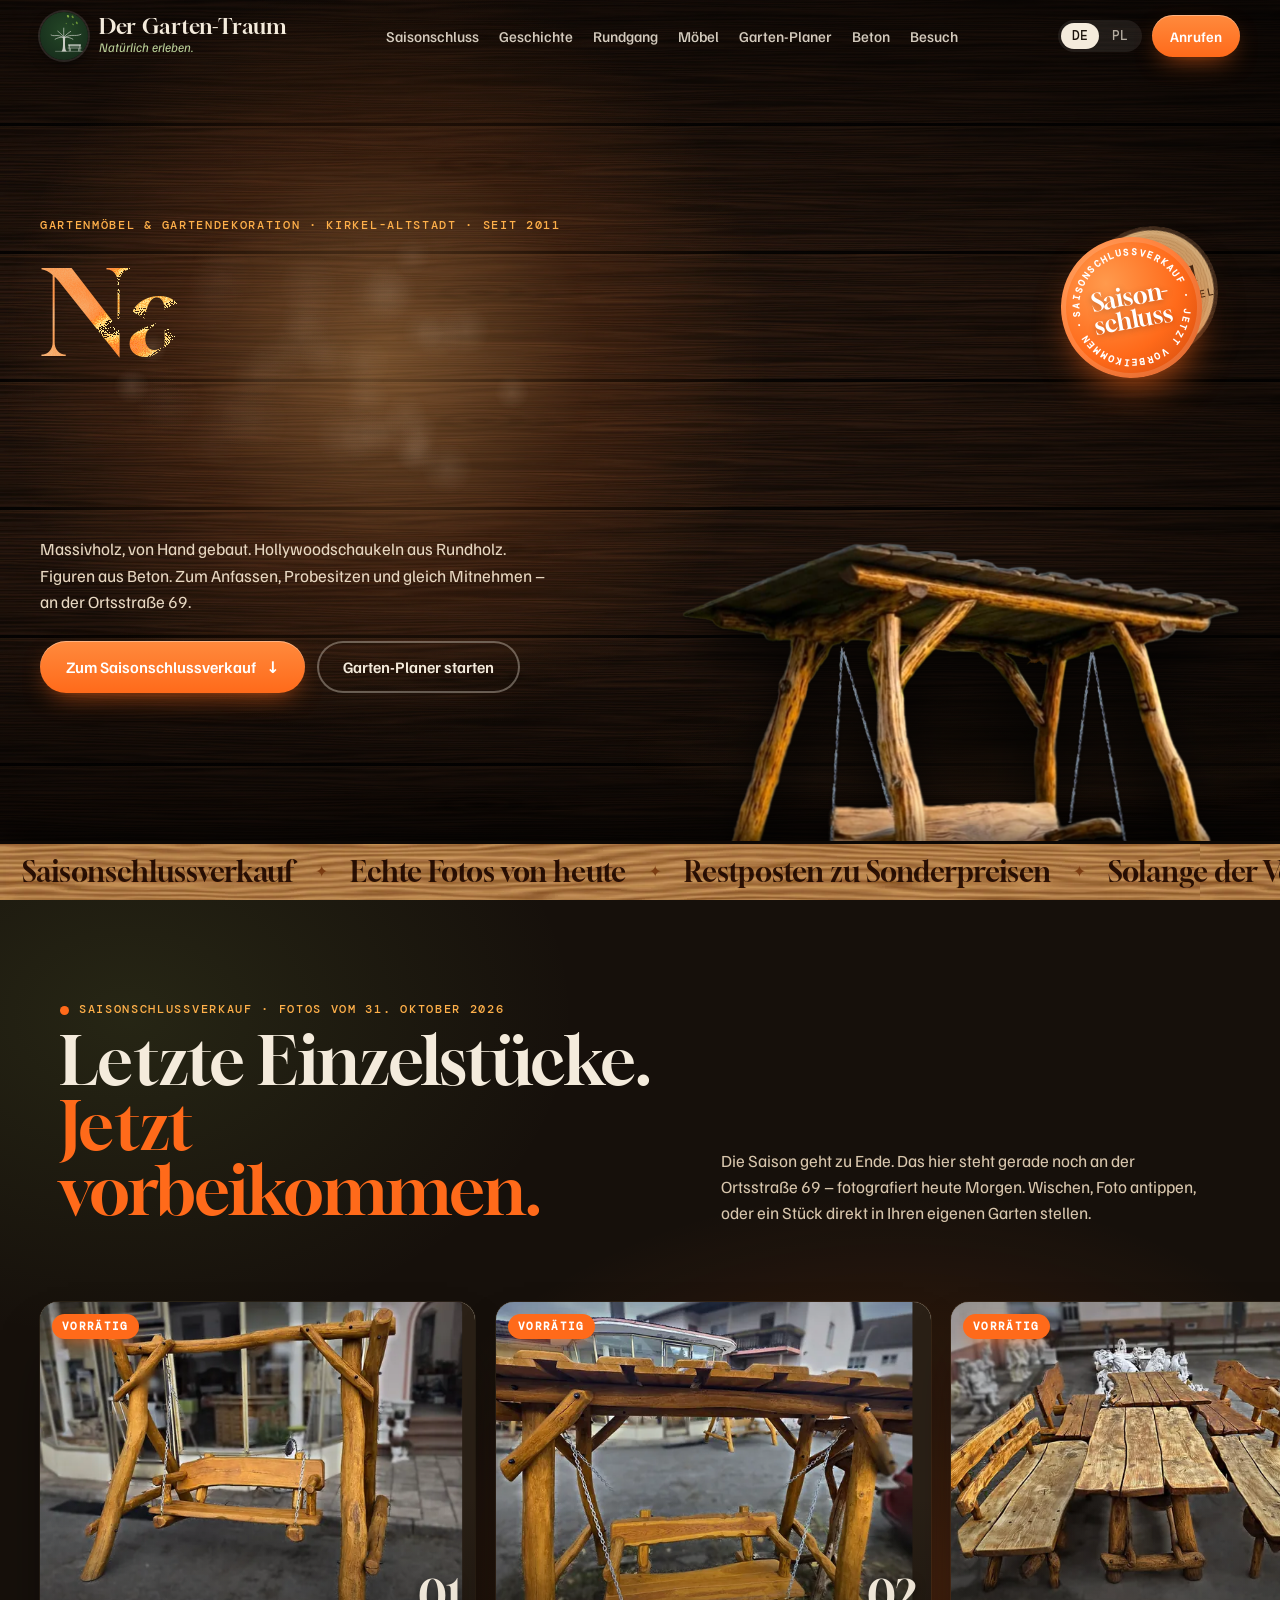
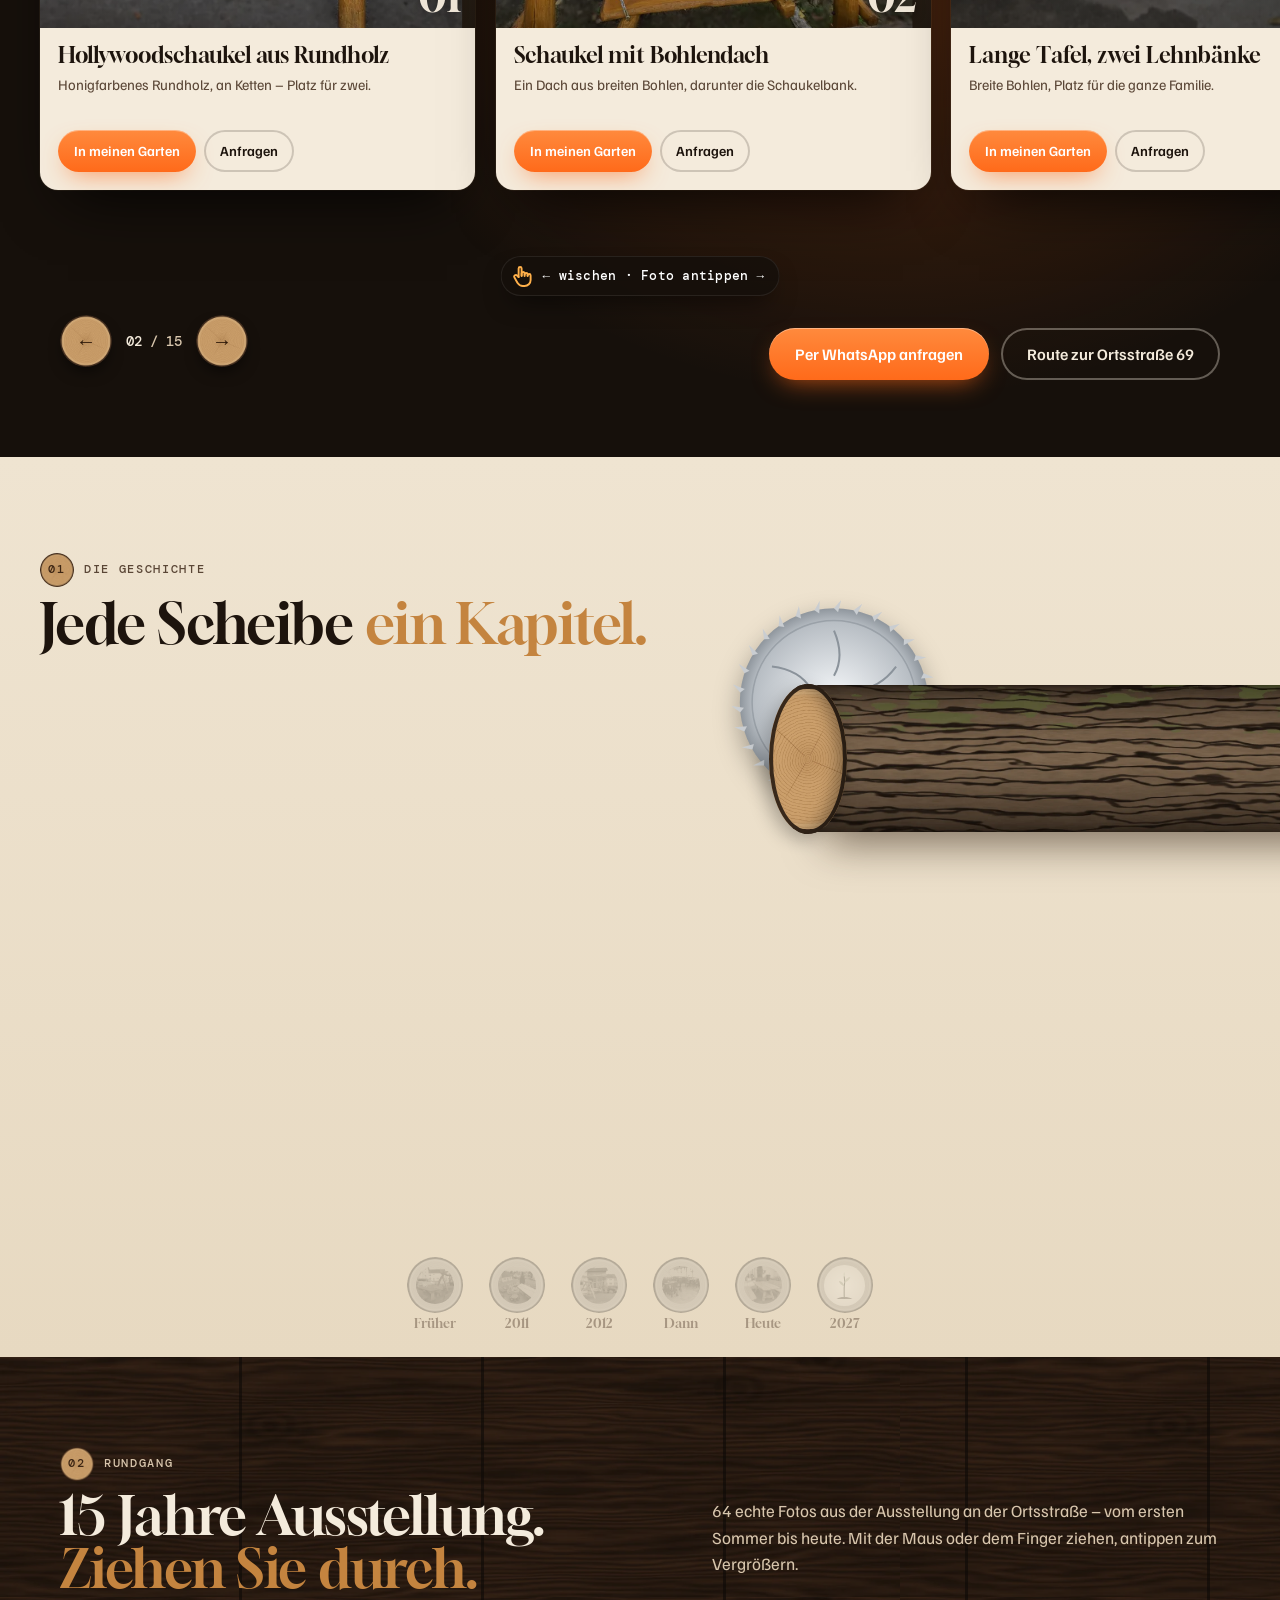
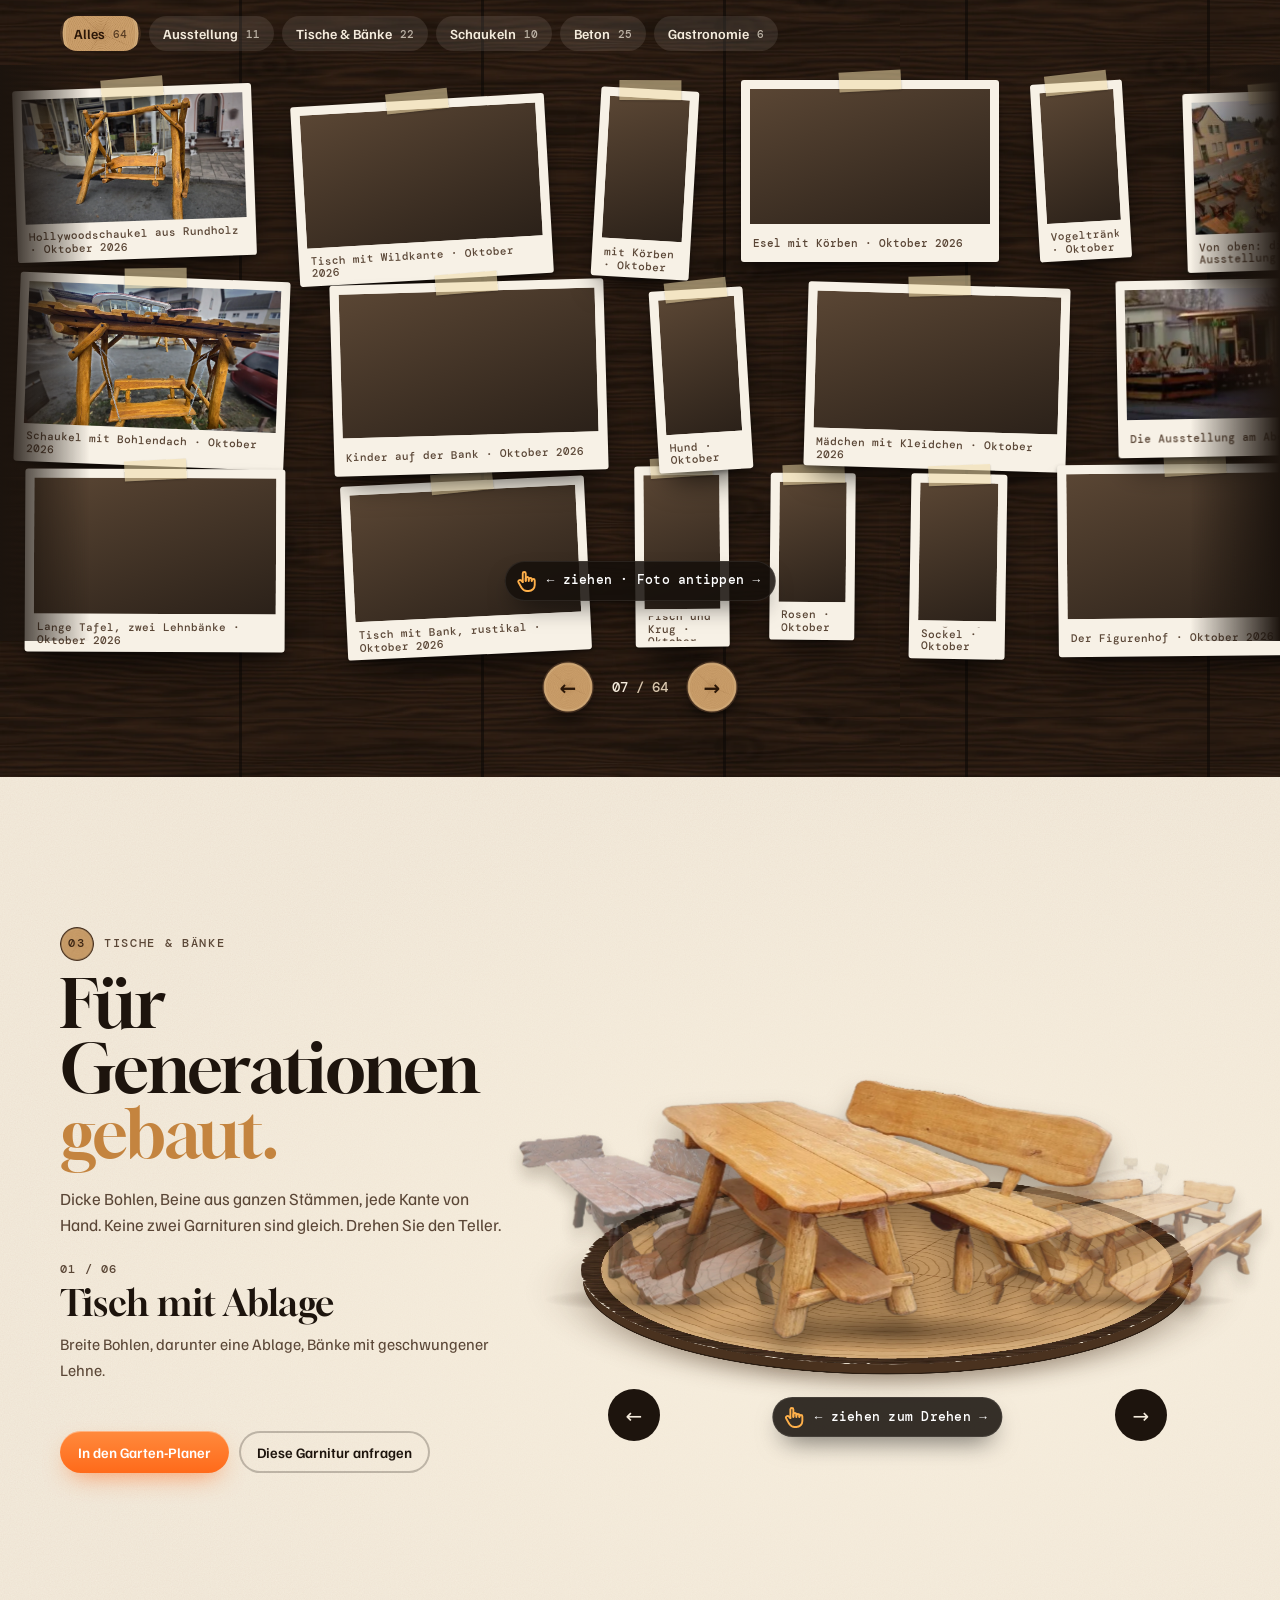
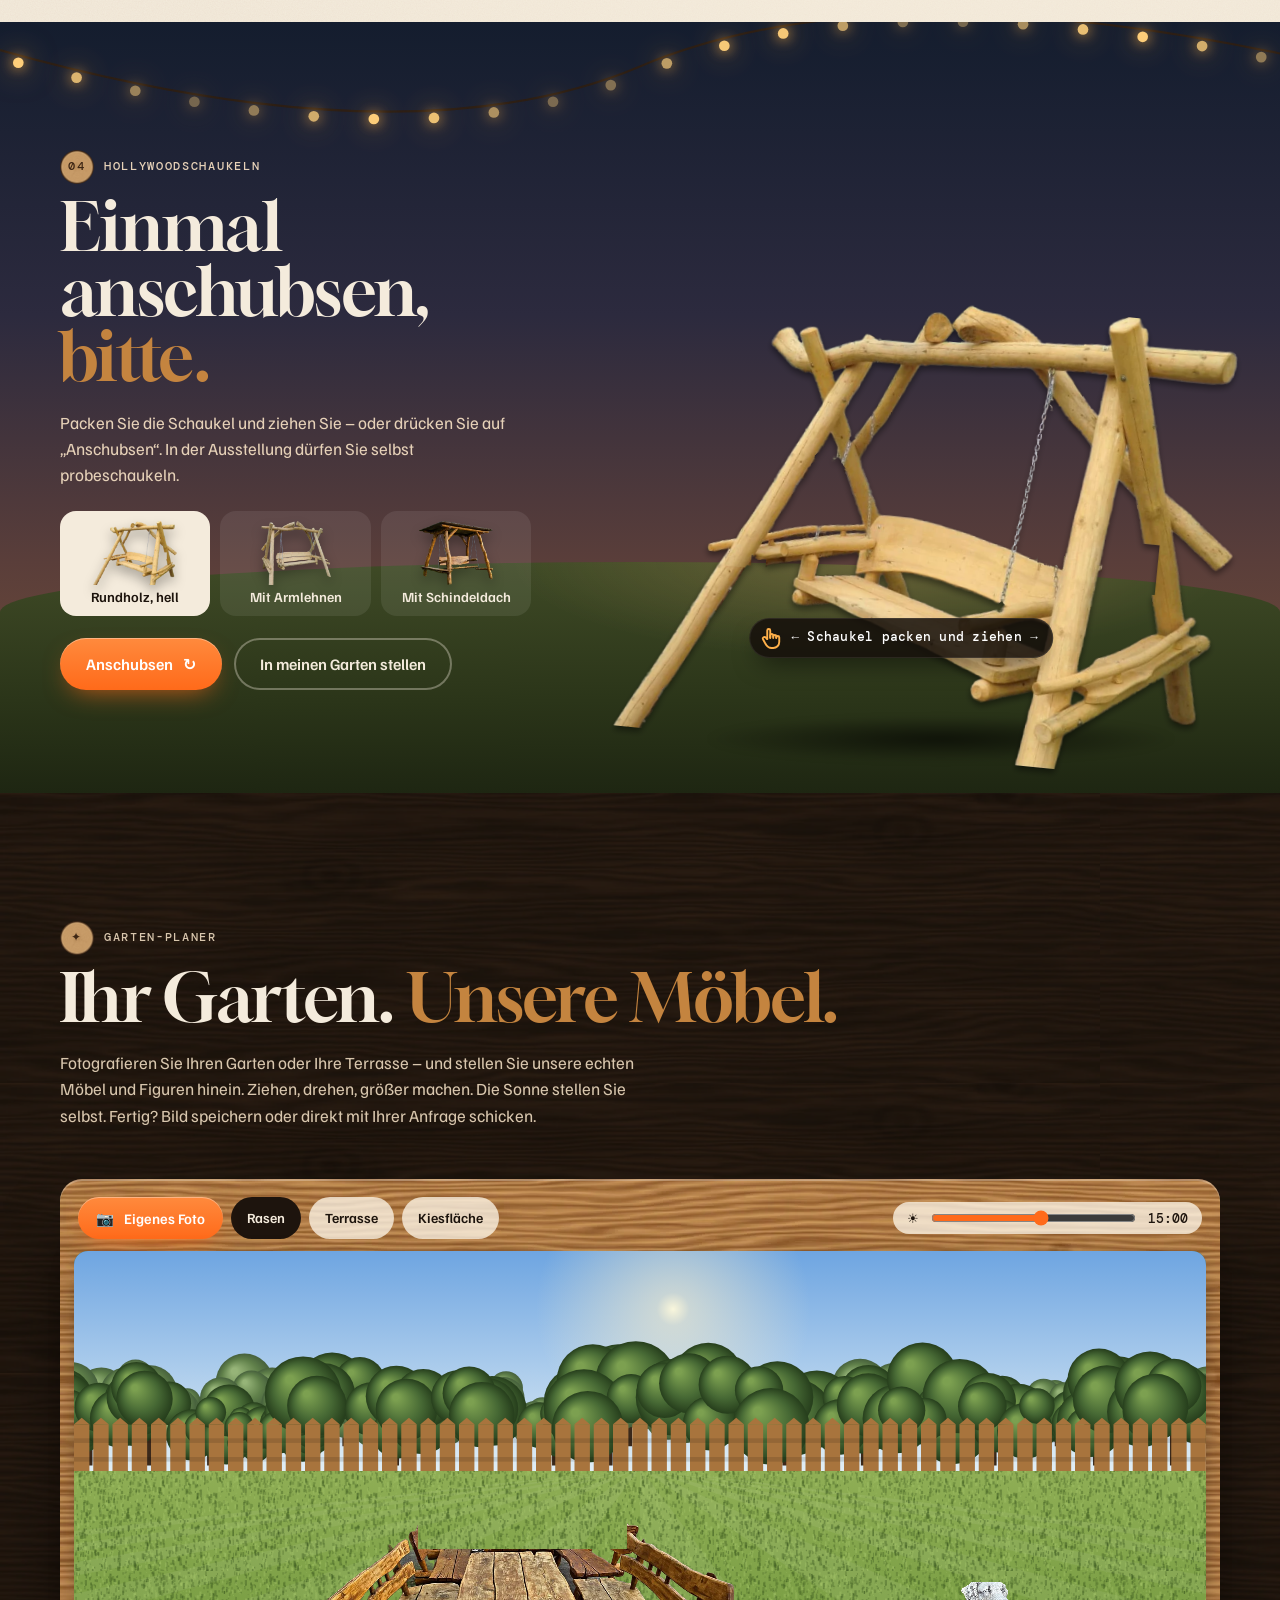
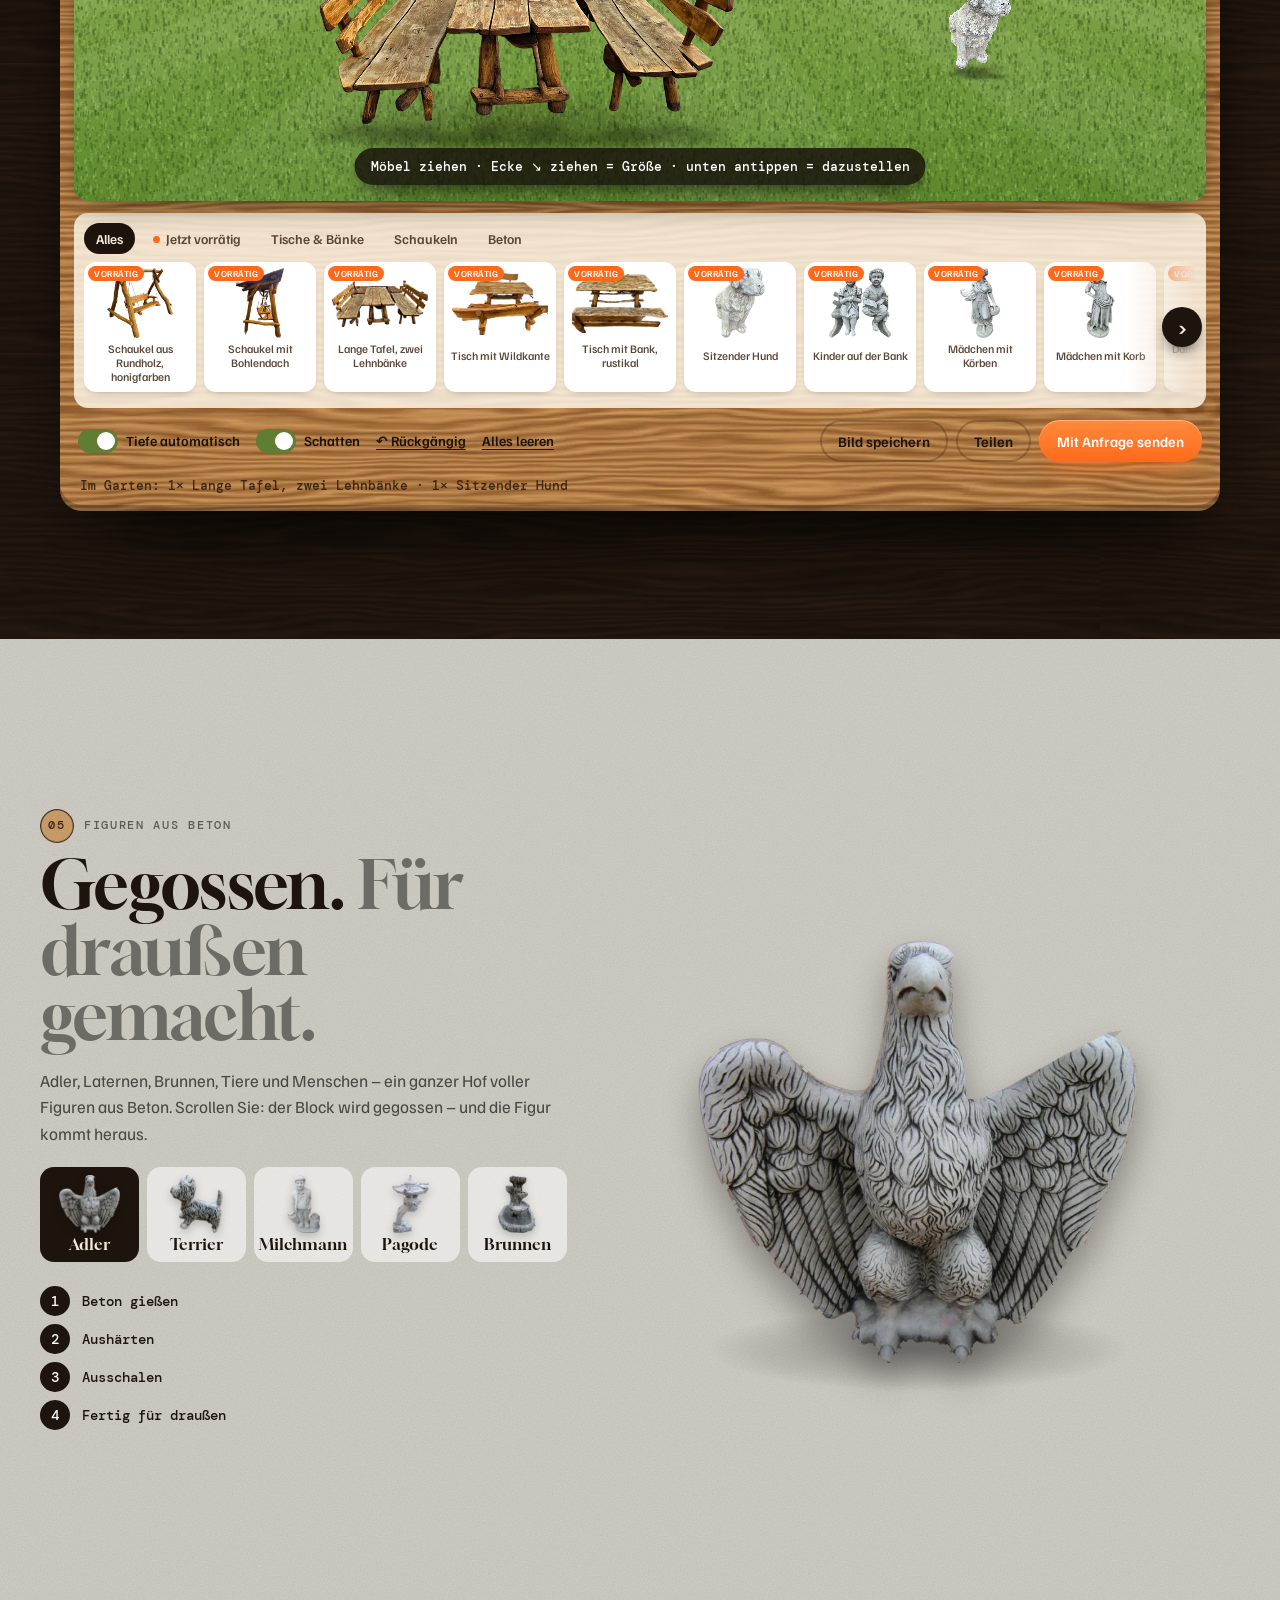
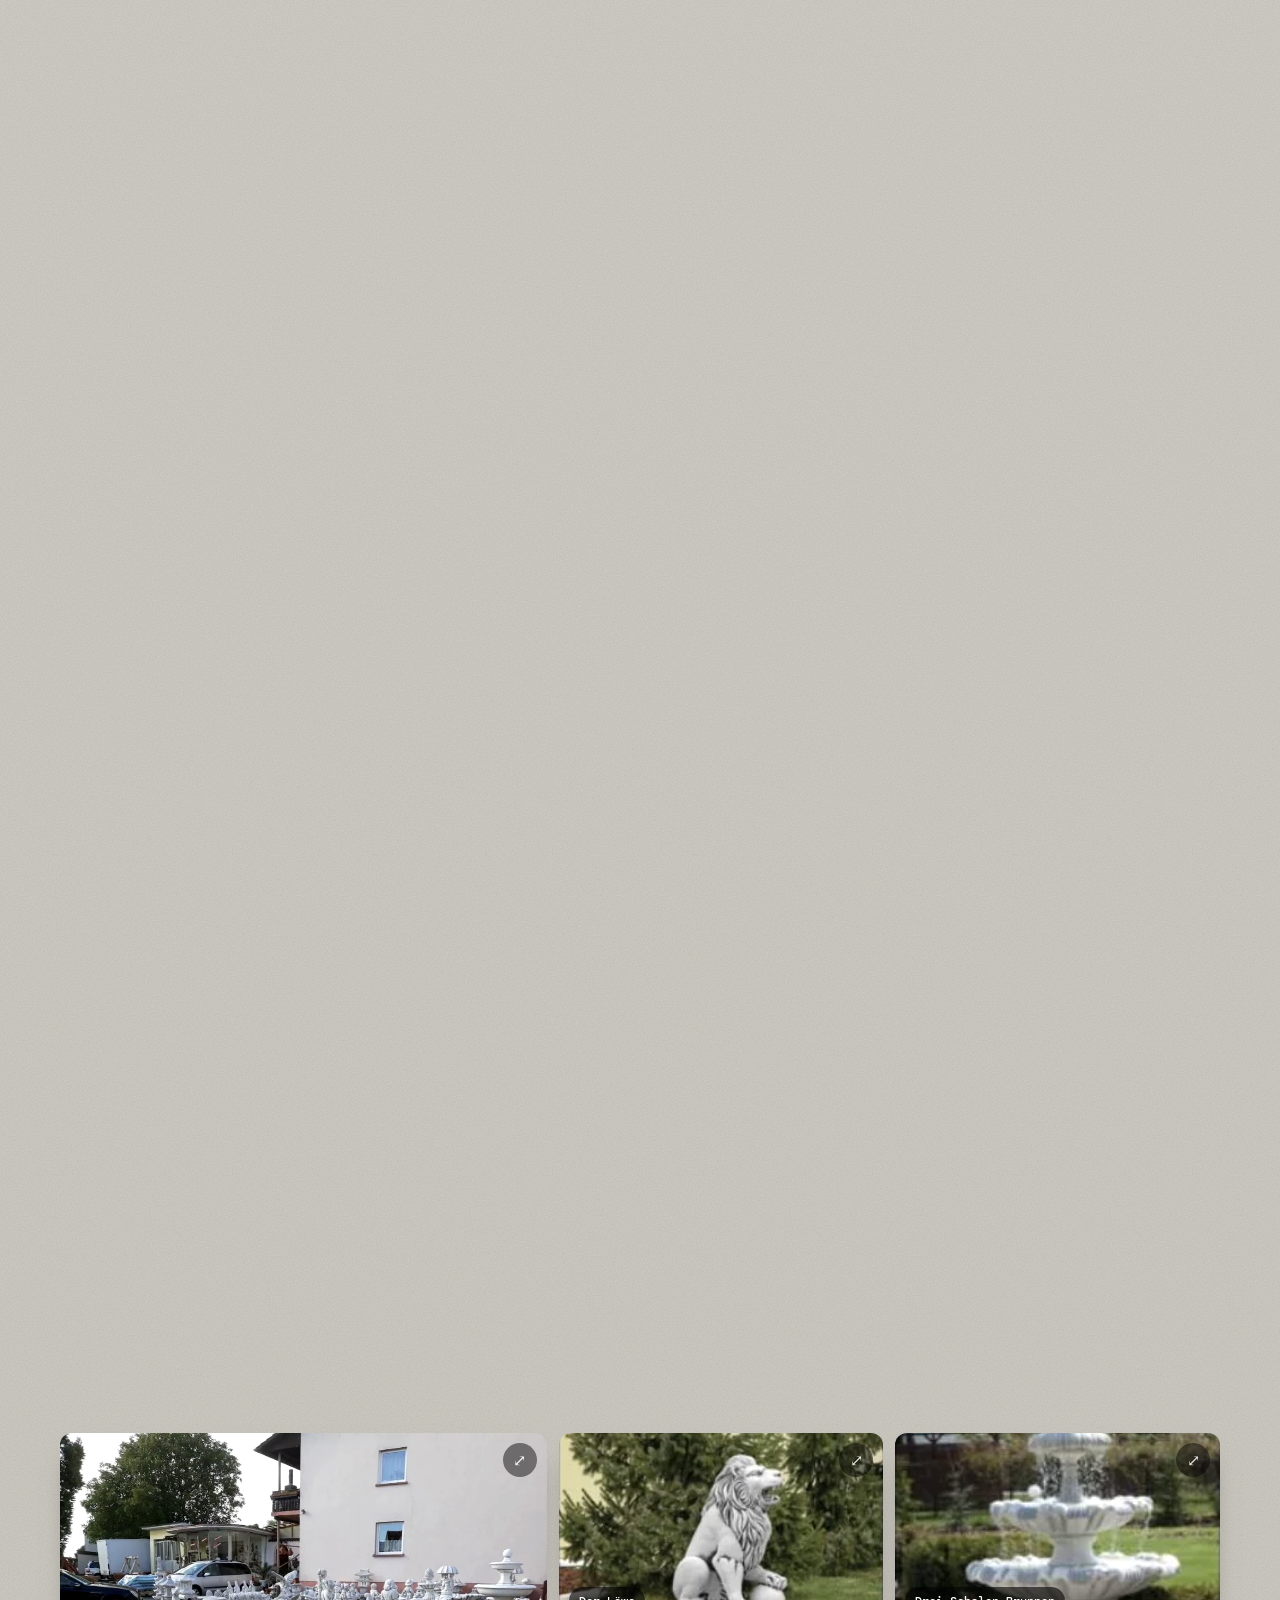
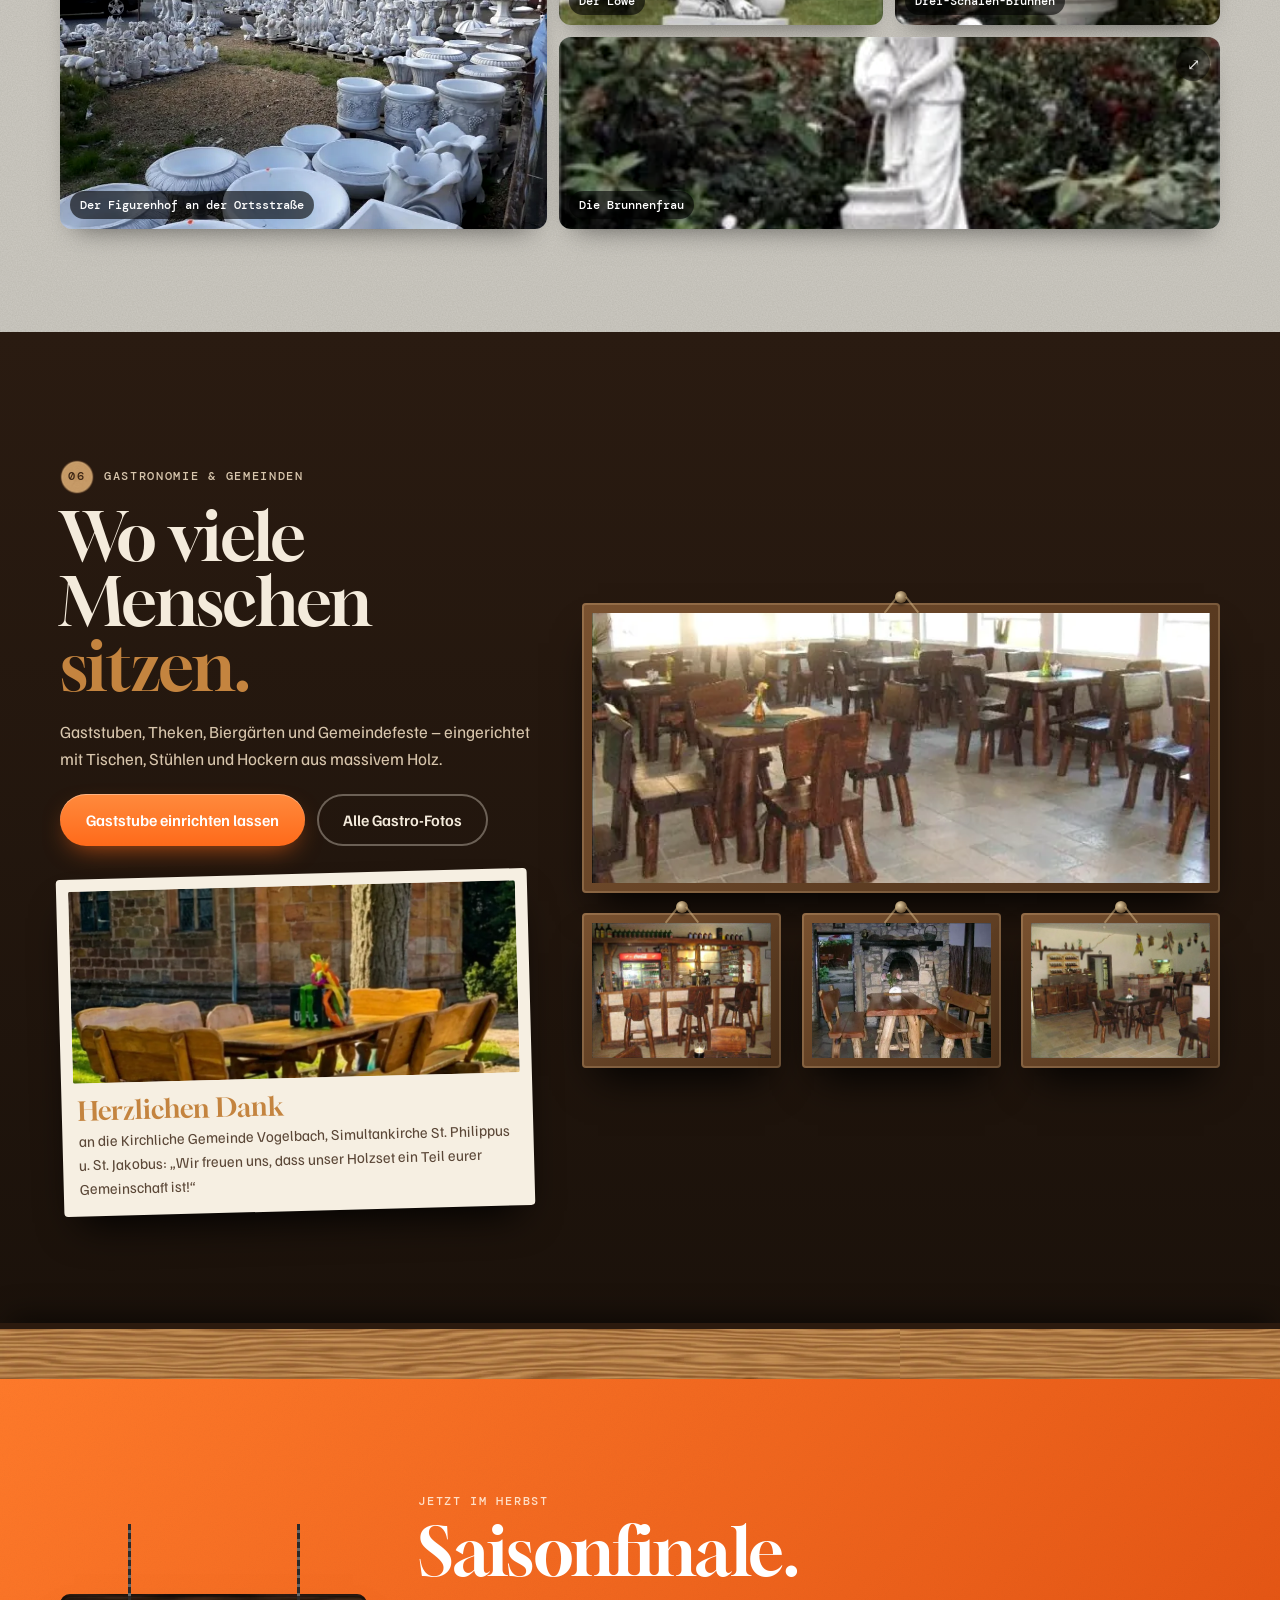
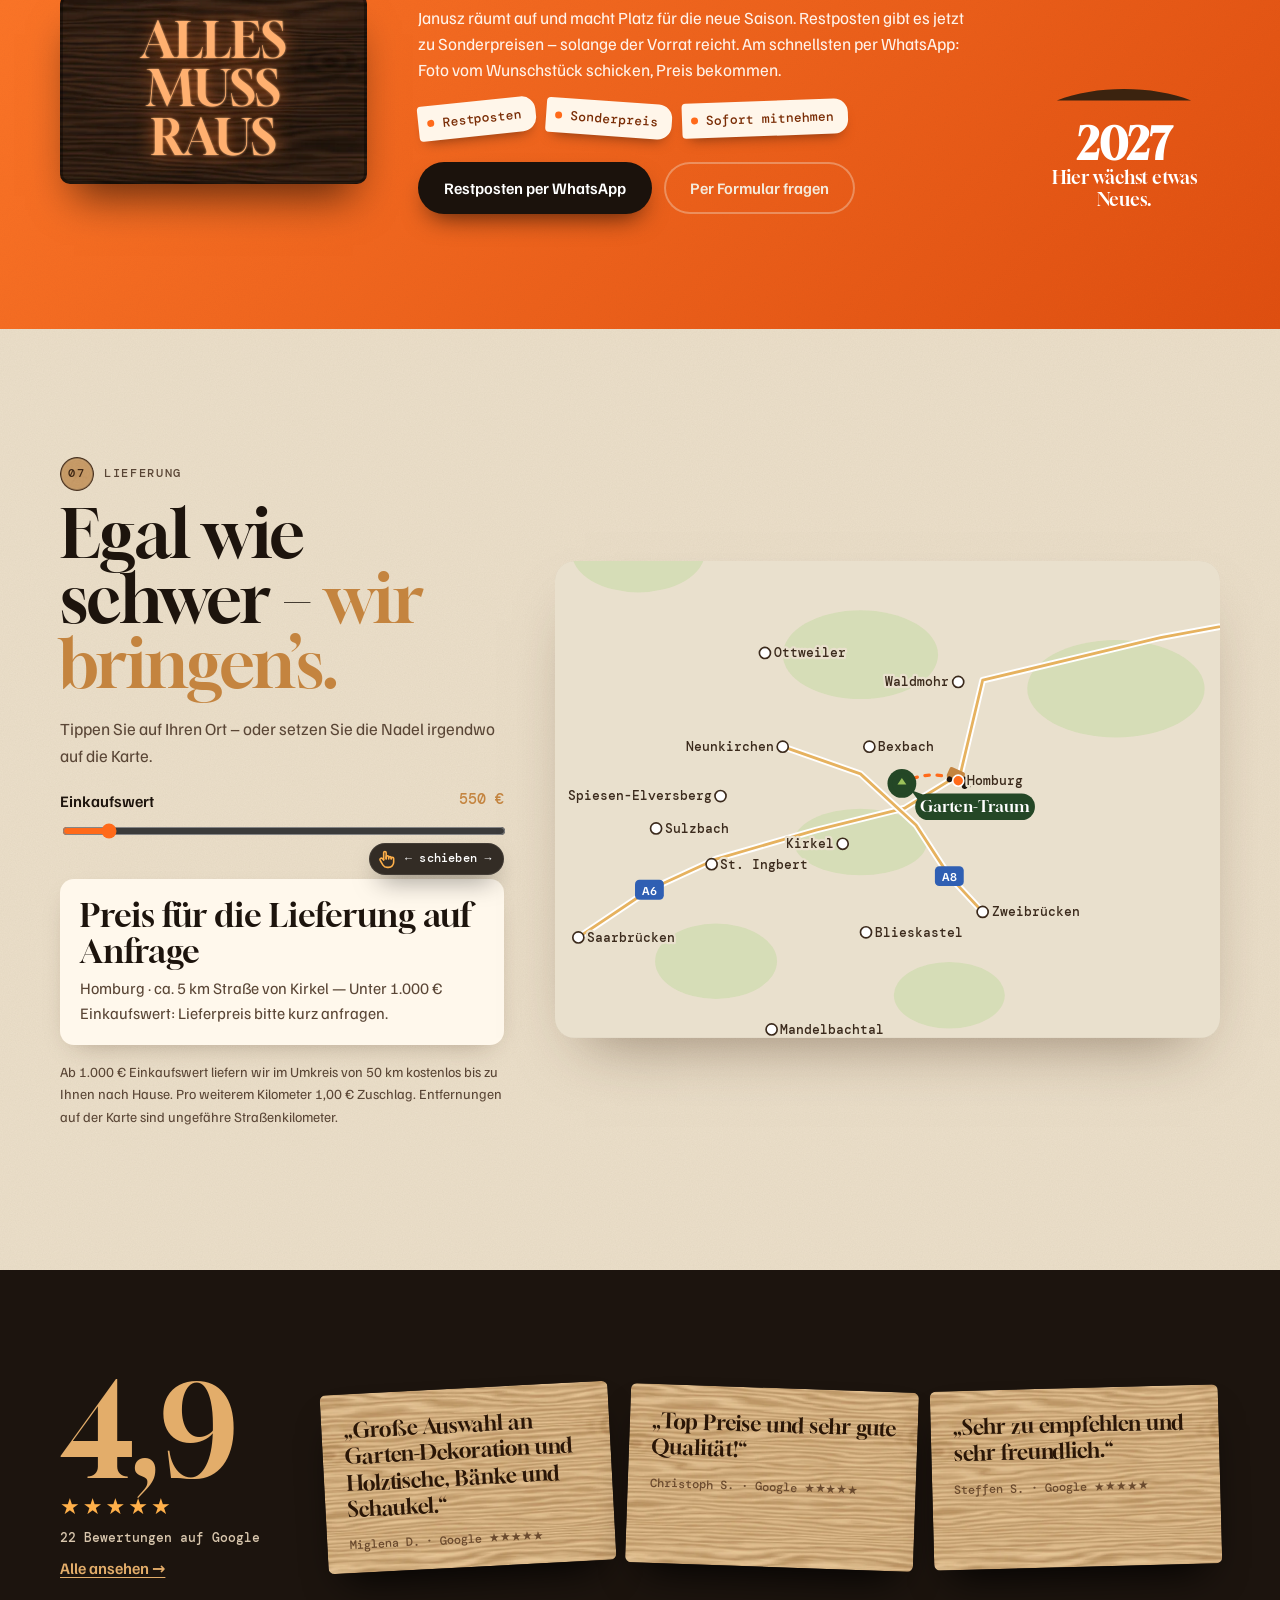
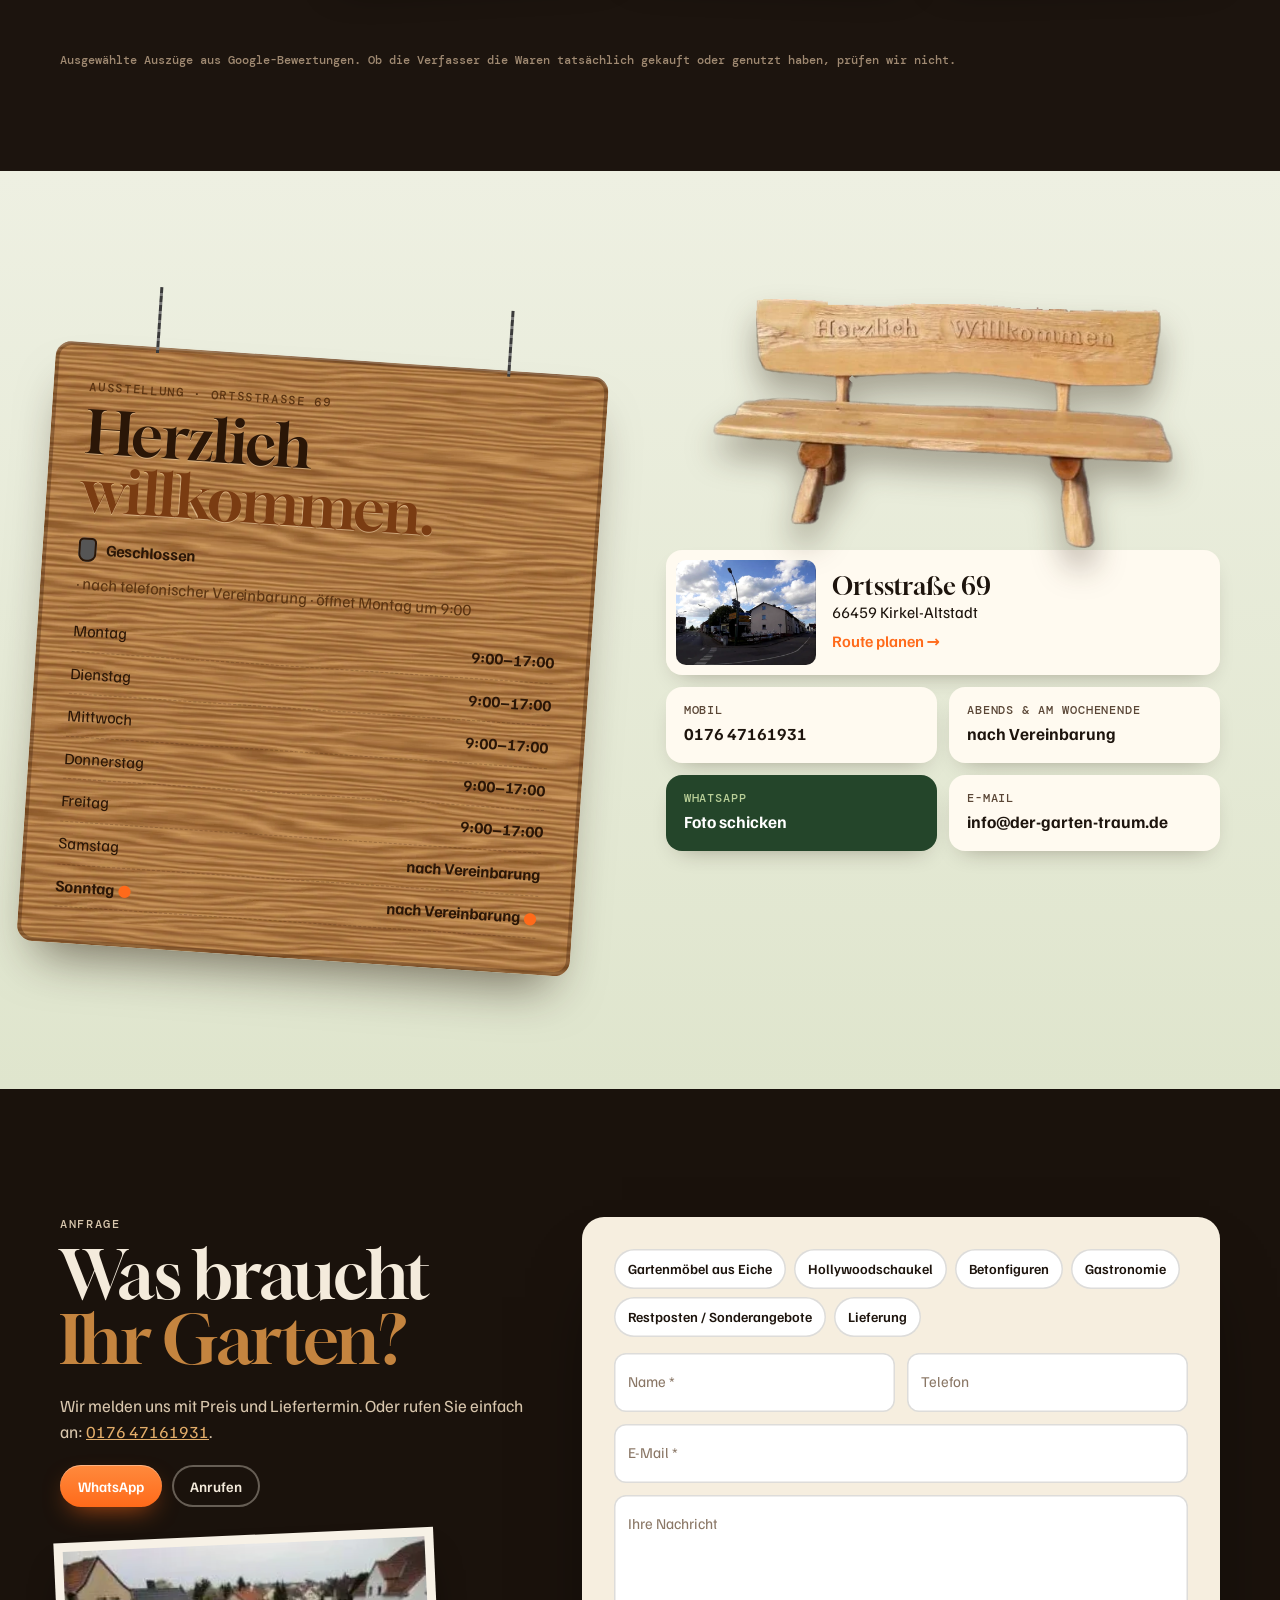
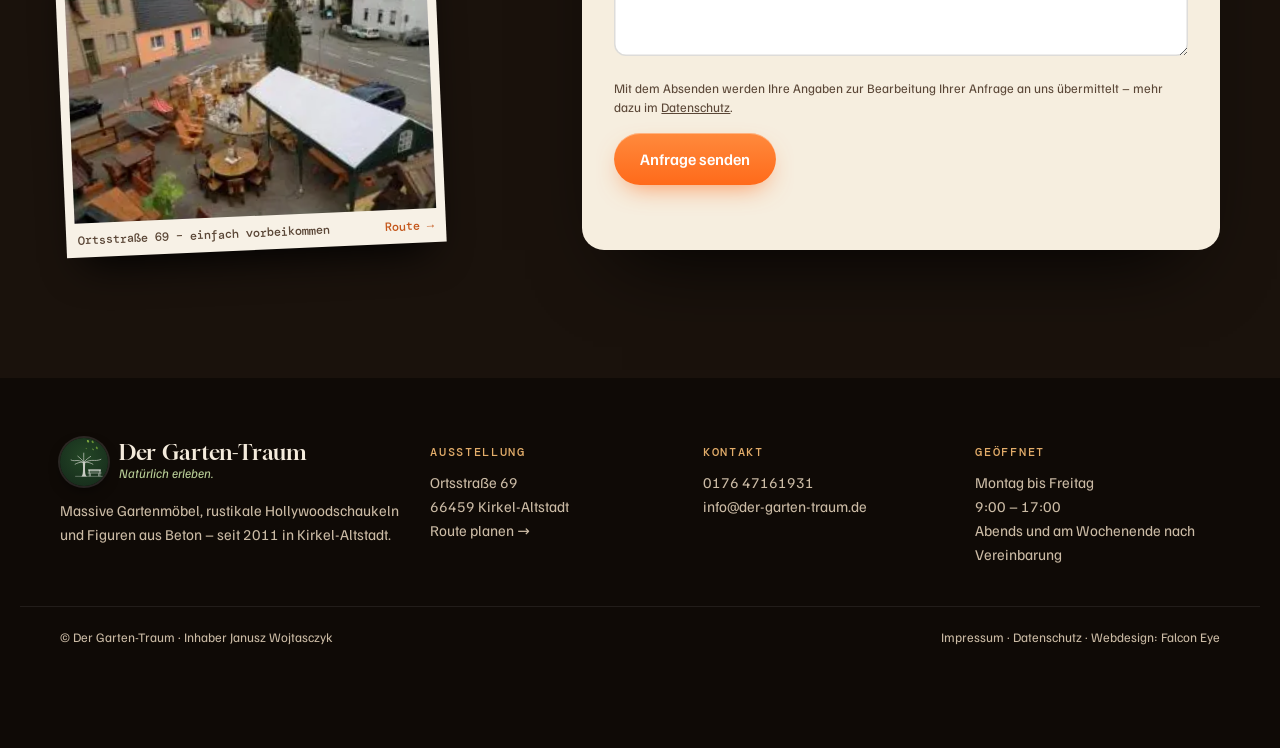
==== commit 4c05bc68: "SEO: Titel 58/Beschreibung 145, JSON-LD-Graph (FurnitureStore mit geo/sameAs/logo aus dem Google-Pro" ====
--- a/index.html
+++ b/index.html
@@ -4,27 +4,27 @@
 <meta charset="utf-8">
 <script data-fe="intro">/* Intro bei jedem Oeffnen (auch Neuladen), nicht beim Zurueckklicken innerhalb der Seite; ?nointro ueberspringt */try{(function(k){var s=location.search;if(/[?&]nointro/.test(s)){sessionStorage.setItem(k,'1');return}var t=(performance.getEntriesByType('navigation')[0]||{}).type||'',i=false;if(t==='back_forward')return;try{var r=new URL(document.referrer);i=r.origin===location.origin&&r.pathname.indexOf(location.pathname.replace(/[^/]*$/,''))===0}catch(e){}if(/[?&]intro(&|=|$)/.test(s)||t==='reload'||!i)sessionStorage.removeItem(k)})('gt-intro')}catch(e){}</script>
 <meta name="viewport" content="width=device-width,initial-scale=1,viewport-fit=cover">
-<title>Der Garten-Traum – Massive Gartenmöbel, Hollywoodschaukeln & Betonfiguren in Kirkel</title>
-<meta name="description" content="Handgefertigte Gartenmöbel aus Massivholz, rustikale Hollywoodschaukeln und Figuren aus Beton – Ausstellung in Kirkel-Altstadt, Ortsstraße 69. Mit Garten-Planer: Foto hochladen, Möbel hineinstellen. Saisonfinale mit Restposten, ab 2027 neues Sortiment.">
+<title>Gartenmöbel & Hollywoodschaukeln Kirkel | Der Garten-Traum</title>
+<meta name="description" content="Handgefertigte Gartenmöbel aus Massivholz, Hollywoodschaukeln und Betonfiguren. Ausstellung in Kirkel-Altstadt, Ortsstraße 69, mit Garten-Planer.">
 <link rel="canonical" href="https://der-garten-traum.de/">
 <meta property="og:type" content="website">
 <meta property="og:site_name" content="Der Garten-Traum">
-<meta property="og:title" content="Der Garten-Traum – Massive Gartenmöbel, Hollywoodschaukeln &amp; Betonfiguren in Kirkel">
-<meta property="og:description" content="Handgefertigte Gartenmöbel aus Massivholz, rustikale Hollywoodschaukeln und Figuren aus Beton – Ausstellung in Kirkel-Altstadt, Ortsstraße 69. Mit Garten-Planer: Foto hochladen, Möbel hineinstellen. Saisonfinale mit Restposten, ab 2027 neues Sortiment.">
+<meta property="og:title" content="Gartenmöbel &amp; Hollywoodschaukeln Kirkel | Der Garten-Traum">
+<meta property="og:description" content="Handgefertigte Gartenmöbel aus Massivholz, Hollywoodschaukeln und Betonfiguren. Ausstellung in Kirkel-Altstadt, Ortsstraße 69, mit Garten-Planer.">
 <meta property="og:url" content="https://der-garten-traum.de/">
 <meta property="og:image" content="https://der-garten-traum.de/img/og.jpg">
 <meta property="og:image:width" content="1200">
 <meta property="og:image:height" content="630">
 <meta property="og:locale" content="de_DE">
-<meta property="og:locale:alternate" content="pl_PL">
+<meta property="og:image:alt" content="Der Garten-Traum in Kirkel-Altstadt: Gartenmöbel aus Massivholz">
 <meta name="twitter:card" content="summary_large_image">
 <link rel="apple-touch-icon" href="img/apple-touch-icon.png">
 <meta name="theme-color" content="#1a120c">
 <link rel="icon" href="img/favicon.png" type="image/png">
 <link rel="preload" href="fonts/gloock-latin-400-normal.woff2" as="font" type="font/woff2" crossorigin>
 <link rel="preload" href="fonts/familjen-grotesk-latin-400-normal.woff2" as="font" type="font/woff2" crossorigin>
-<link rel="stylesheet" href="assets/gt.css?v=1793439081">
-<script type="application/ld+json">{"@context": "https://schema.org", "@type": "FurnitureStore", "name": "Der Garten-Traum", "slogan": "Natürlich. Mit Herz.", "url": "https://der-garten-traum.de/", "image": "https://der-garten-traum.de/img/og.jpg", "telephone": "+4917647161931", "email": "info@der-garten-traum.de", "foundingDate": "2011", "founder": {"@type": "Person", "name": "Janusz Wojtasczyk"}, "address": {"@type": "PostalAddress", "streetAddress": "Ortsstraße 69", "postalCode": "66459", "addressLocality": "Kirkel", "addressCountry": "DE"}, "openingHoursSpecification": [{"@type": "OpeningHoursSpecification", "dayOfWeek": ["Monday", "Tuesday", "Wednesday", "Thursday", "Friday"], "opens": "09:00", "closes": "17:00"}]}</script>
+<link rel="stylesheet" href="assets/gt.css?v=1793833027">
+<script type="application/ld+json">{"@context": "https://schema.org", "@graph": [{"@type": "FurnitureStore", "@id": "https://der-garten-traum.de/#laden", "name": "Der Garten-Traum", "alternateName": "Gartenmöbel und Gartendekoration", "slogan": "Natürlich. Mit Herz.", "url": "https://der-garten-traum.de/", "logo": "https://der-garten-traum.de/img/logo.webp", "image": ["https://der-garten-traum.de/img/og.jpg", "https://der-garten-traum.de/img/f/ausstellung_oben.webp"], "telephone": "+4917647161931", "email": "info@der-garten-traum.de", "foundingDate": "2011", "founder": {"@type": "Person", "name": "Janusz Wojtasczyk"}, "address": {"@type": "PostalAddress", "streetAddress": "Ortsstraße 69", "postalCode": "66459", "addressLocality": "Kirkel", "addressRegion": "Saarland", "addressCountry": "DE"}, "geo": {"@type": "GeoCoordinates", "latitude": 49.3243983, "longitude": 7.2873476}, "hasMap": "https://maps.google.com/?cid=8563081075340755908", "sameAs": ["https://maps.google.com/?cid=8563081075340755908"], "areaServed": {"@type": "State", "name": "Saarland"}, "openingHoursSpecification": [{"@type": "OpeningHoursSpecification", "dayOfWeek": ["Monday", "Tuesday", "Wednesday", "Thursday", "Friday"], "opens": "09:00", "closes": "17:00"}]}, {"@type": "WebSite", "@id": "https://der-garten-traum.de/#website", "url": "https://der-garten-traum.de/", "name": "Der Garten-Traum", "inLanguage": "de-DE", "publisher": {"@id": "https://der-garten-traum.de/#laden"}}]}</script>
 </head>
 <body class="home is-loading">
 <a class="skip" href="#main"><span data-pl="Przejdź do treści">Zum Inhalt springen</span></a>
@@ -82,7 +82,7 @@
     </div>
     <div class="hero-v" data-herov>
       <div class="hero-ground" aria-hidden="true"></div>
-      <img class="hero-set" src="img/c/dach.webp" alt="Rustikale Hollywoodschaukel mit Schindeldach aus dunklem Rundholz" fetchpriority="high" decoding="async" data-heroset>
+      <img class="hero-set" src="img/c/dach.webp" alt="Rustikale Hollywoodschaukel mit Schindeldach aus dunklem Rundholz" fetchpriority="high" decoding="async" data-heroset width="859" height="733">
       <a class="sale-seal" href="#saison"><svg viewBox="0 0 200 200" aria-hidden="true"><defs><path id="ssr" d="M100,100 m-74,0 a74,74 0 1,1 148,0 a74,74 0 1,1 -148,0"/></defs><text><textPath href="#ssr" data-pl="WYPRZEDAŻ SEZONOWA · WPADNIJ DO NAS · ">SAISONSCHLUSSVERKAUF · JETZT VORBEIKOMMEN · </textPath></text></svg><b><span data-pl="Wyprze-">Saison-</span><span data-pl="daż">schluss</span></b></a><div class="brand-tag" aria-hidden="true"><b data-pl="Ręcznie">Von Hand</b><span data-pl="robione · Kirkel">gebaut · Kirkel</span></div>
     </div>
   </div>
@@ -99,7 +99,7 @@
     <p class="lead" data-pl="Sezon się kończy. To jeszcze stoi przy Ortsstraße 69 – sfotografowane dziś rano. Przesuwaj, dotknij zdjęcia albo postaw mebel od razu w swoim ogrodzie.">Die Saison geht zu Ende. Das hier steht gerade noch an der Ortsstraße 69 – fotografiert heute Morgen. Wischen, Foto antippen, oder ein Stück direkt in Ihren eigenen Garten stellen.</p>
   </div>
   <div class="sale-stage">
-    <div class="sale-rail" data-salerail tabindex="0" role="region" aria-label="Stücke im Saisonschlussverkauf" data-pla="Meble i figury na wyprzedaży"><article class="sc sc-l" style="--i:0" data-sc="0"><button type="button" class="sc-ph" data-saleph="0"><img src="img/s/sale_01.webp" alt="Hollywoodschaukel aus Rundholz" loading="lazy" decoding="async" draggable="false" style="object-position:50% 50%"><i class="sc-tag" aria-hidden="true"><span data-pl="Dostępne">Vorrätig</span></i><i class="sc-no" aria-hidden="true">01</i><span class="sr" data-pl="Powiększ zdjęcie">Foto vergrößern</span></button><div class="sc-b"><h3 data-pl="Huśtawka z okrąglaków">Hollywoodschaukel aus Rundholz</h3><p data-pl="Okrąglaki w miodowym kolorze, na łańcuchach – miejsce dla dwojga.">Honigfarbenes Rundholz, an Ketten – Platz für zwei.</p><div class="sc-acts"><button type="button" class="b b-ember sm" data-saleplan="schaukel_honig"><span data-pl="Do mojego ogrodu">In meinen Garten</span></button><a class="b b-ghost sm" href="https://wa.me/4917647161931?text=Hallo%2C%20ich%20interessiere%20mich%20f%C3%BCr%3A%20Hollywoodschaukel%20aus%20Rundholz%20%28Saisonschlussverkauf%29." target="_blank" rel="noopener"><span data-pl="Zapytaj">Anfragen</span></a></div></div></article><article class="sc sc-l" style="--i:1" data-sc="1"><button type="button" class="sc-ph" data-saleph="1"><img src="img/s/sale_21.webp" alt="Schaukel mit Bohlendach" loading="lazy" decoding="async" draggable="false" style="object-position:45% 50%"><i class="sc-tag" aria-hidden="true"><span data-pl="Dostępne">Vorrätig</span></i><i class="sc-no" aria-hidden="true">02</i><span class="sr" data-pl="Powiększ zdjęcie">Foto vergrößern</span></button><div class="sc-b"><h3 data-pl="Huśtawka z dachem z desek">Schaukel mit Bohlendach</h3><p data-pl="Dach z szerokich desek, pod nim ławka huśtawki.">Ein Dach aus breiten Bohlen, darunter die Schaukelbank.</p><div class="sc-acts"><button type="button" class="b b-ember sm" data-saleplan="schaukel_bohle"><span data-pl="Do mojego ogrodu">In meinen Garten</span></button><a class="b b-ghost sm" href="https://wa.me/4917647161931?text=Hallo%2C%20ich%20interessiere%20mich%20f%C3%BCr%3A%20Schaukel%20mit%20Bohlendach%20%28Saisonschlussverkauf%29." target="_blank" rel="noopener"><span data-pl="Zapytaj">Anfragen</span></a></div></div></article><article class="sc sc-l" style="--i:2" data-sc="2"><button type="button" class="sc-ph" data-saleph="2"><img src="img/s/sale_04.webp" alt="Lange Tafel, zwei Lehnbänke" loading="lazy" decoding="async" draggable="false" style="object-position:52% 50%"><i class="sc-tag" aria-hidden="true"><span data-pl="Dostępne">Vorrätig</span></i><i class="sc-no" aria-hidden="true">03</i><span class="sr" data-pl="Powiększ zdjęcie">Foto vergrößern</span></button><div class="sc-b"><h3 data-pl="Długi stół, dwie ławki z oparciem">Lange Tafel, zwei Lehnbänke</h3><p data-pl="Szerokie deski, miejsce dla całej rodziny.">Breite Bohlen, Platz für die ganze Familie.</p><div class="sc-acts"><button type="button" class="b b-ember sm" data-saleplan="tafel_lang"><span data-pl="Do mojego ogrodu">In meinen Garten</span></button><a class="b b-ghost sm" href="https://wa.me/4917647161931?text=Hallo%2C%20ich%20interessiere%20mich%20f%C3%BCr%3A%20Lange%20Tafel%2C%20zwei%20Lehnb%C3%A4nke%20%28Saisonschlussverkauf%29." target="_blank" rel="noopener"><span data-pl="Zapytaj">Anfragen</span></a></div></div></article><article class="sc sc-l" style="--i:3" data-sc="3"><button type="button" class="sc-ph" data-saleph="3"><img src="img/s/sale_07.webp" alt="Tisch mit Wildkante" loading="lazy" decoding="async" draggable="false" style="object-position:55% 50%"><i class="sc-tag" aria-hidden="true"><span data-pl="Dostępne">Vorrätig</span></i><i class="sc-no" aria-hidden="true">04</i><span class="sr" data-pl="Powiększ zdjęcie">Foto vergrößern</span></button><div class="sc-b"><h3 data-pl="Stół z naturalną krawędzią">Tisch mit Wildkante</h3><p data-pl="Deski z naturalną krawędzią, ławka z wygiętym oparciem.">Bohlen mit Naturkante, Bank mit geschwungener Lehne.</p><div class="sc-acts"><button type="button" class="b b-ember sm" data-saleplan="wildkante"><span data-pl="Do mojego ogrodu">In meinen Garten</span></button><a class="b b-ghost sm" href="https://wa.me/4917647161931?text=Hallo%2C%20ich%20interessiere%20mich%20f%C3%BCr%3A%20Tisch%20mit%20Wildkante%20%28Saisonschlussverkauf%29." target="_blank" rel="noopener"><span data-pl="Zapytaj">Anfragen</span></a></div></div></article><article class="sc sc-l" style="--i:4" data-sc="4"><button type="button" class="sc-ph" data-saleph="4"><img src="img/s/sale_03.webp" alt="Tisch mit Bank, rustikal" loading="lazy" decoding="async" draggable="false" style="object-position:50% 55%"><i class="sc-tag" aria-hidden="true"><span data-pl="Dostępne">Vorrätig</span></i><i class="sc-no" aria-hidden="true">05</i><span class="sr" data-pl="Powiększ zdjęcie">Foto vergrößern</span></button><div class="sc-b"><h3 data-pl="Rustykalny stół z ławką">Tisch mit Bank, rustikal</h3><p data-pl="Mocne deski z charakterem.">Kräftige Bohlen mit Charakter.</p><div class="sc-acts"><button type="button" class="b b-ember sm" data-saleplan="tisch_bank"><span data-pl="Do mojego ogrodu">In meinen Garten</span></button><a class="b b-ghost sm" href="https://wa.me/4917647161931?text=Hallo%2C%20ich%20interessiere%20mich%20f%C3%BCr%3A%20Tisch%20mit%20Bank%2C%20rustikal%20%28Saisonschlussverkauf%29." target="_blank" rel="noopener"><span data-pl="Zapytaj">Anfragen</span></a></div></div></article><article class="sc sc-l" style="--i:5" data-sc="5"><button type="button" class="sc-ph" data-saleph="5"><img src="img/s/sale_18.webp" alt="Kinder auf der Bank" loading="lazy" decoding="async" draggable="false" style="object-position:52% 45%"><i class="sc-tag" aria-hidden="true"><span data-pl="Dostępne">Vorrätig</span></i><i class="sc-no" aria-hidden="true">06</i><span class="sr" data-pl="Powiększ zdjęcie">Foto vergrößern</span></button><div class="sc-b"><h3 data-pl="Dzieci na ławce">Kinder auf der Bank</h3><p data-pl="Dziewczynka i chłopiec, odlani z betonu.">Mädchen und Junge, aus Beton gegossen.</p><div class="sc-acts"><button type="button" class="b b-ember sm" data-saleplan="kinderbank"><span data-pl="Do mojego ogrodu">In meinen Garten</span></button><a class="b b-ghost sm" href="https://wa.me/4917647161931?text=Hallo%2C%20ich%20interessiere%20mich%20f%C3%BCr%3A%20Kinder%20auf%20der%20Bank%20%28Saisonschlussverkauf%29." target="_blank" rel="noopener"><span data-pl="Zapytaj">Anfragen</span></a></div></div></article><article class="sc sc-p" style="--i:6" data-sc="6"><button type="button" class="sc-ph" data-saleph="6"><img src="img/s/sale_13.webp" alt="Mädchen mit Körben" loading="lazy" decoding="async" draggable="false" style="object-position:50% 70%"><i class="sc-tag" aria-hidden="true"><span data-pl="Dostępne">Vorrätig</span></i><i class="sc-no" aria-hidden="true">07</i><span class="sr" data-pl="Powiększ zdjęcie">Foto vergrößern</span></button><div class="sc-b"><h3 data-pl="Dziewczyny z koszami">Mädchen mit Körben</h3><p data-pl="Dwie figury z betonu – osobno albo w parze.">Zwei Figuren aus Beton – einzeln oder als Paar.</p><div class="sc-acts"><button type="button" class="b b-ember sm" data-saleplan="korb1"><span data-pl="Do mojego ogrodu">In meinen Garten</span></button><a class="b b-ghost sm" href="https://wa.me/4917647161931?text=Hallo%2C%20ich%20interessiere%20mich%20f%C3%BCr%3A%20M%C3%A4dchen%20mit%20K%C3%B6rben%20%28Saisonschlussverkauf%29." target="_blank" rel="noopener"><span data-pl="Zapytaj">Anfragen</span></a></div></div></article><article class="sc sc-p" style="--i:7" data-sc="7"><button type="button" class="sc-ph" data-saleph="7"><img src="img/s/sale_14.webp" alt="Dame mit Fisch und Krug" loading="lazy" decoding="async" draggable="false" style="object-position:50% 62%"><i class="sc-tag" aria-hidden="true"><span data-pl="Dostępne">Vorrätig</span></i><i class="sc-no" aria-hidden="true">08</i><span class="sr" data-pl="Powiększ zdjęcie">Foto vergrößern</span></button><div class="sc-b"><h3 data-pl="Pani z rybą i dzbanem">Dame mit Fisch und Krug</h3><p data-pl="Klasyczna figura ogrodowa z betonu.">Klassische Gartenfigur aus Beton.</p><div class="sc-acts"><button type="button" class="b b-ember sm" data-saleplan="fischfrau"><span data-pl="Do mojego ogrodu">In meinen Garten</span></button><a class="b b-ghost sm" href="https://wa.me/4917647161931?text=Hallo%2C%20ich%20interessiere%20mich%20f%C3%BCr%3A%20Dame%20mit%20Fisch%20und%20Krug%20%28Saisonschlussverkauf%29." target="_blank" rel="noopener"><span data-pl="Zapytaj">Anfragen</span></a></div></div></article><article class="sc sc-p" style="--i:8" data-sc="8"><button type="button" class="sc-ph" data-saleph="8"><img src="img/s/sale_24.webp" alt="Sitzender Hund" loading="lazy" decoding="async" draggable="false" style="object-position:50% 58%"><i class="sc-tag" aria-hidden="true"><span data-pl="Dostępne">Vorrätig</span></i><i class="sc-no" aria-hidden="true">09</i><span class="sr" data-pl="Powiększ zdjęcie">Foto vergrößern</span></button><div class="sc-b"><h3 data-pl="Siedzący pies">Sitzender Hund</h3><p data-pl="Wierny strażnik z betonu.">Der treue Wächter aus Beton.</p><div class="sc-acts"><button type="button" class="b b-ember sm" data-saleplan="hund_sitz"><span data-pl="Do mojego ogrodu">In meinen Garten</span></button><a class="b b-ghost sm" href="https://wa.me/4917647161931?text=Hallo%2C%20ich%20interessiere%20mich%20f%C3%BCr%3A%20Sitzender%20Hund%20%28Saisonschlussverkauf%29." target="_blank" rel="noopener"><span data-pl="Zapytaj">Anfragen</span></a></div></div></article><article class="sc sc-l" style="--i:9" data-sc="9"><button type="button" class="sc-ph" data-saleph="9"><img src="img/s/sale_20.webp" alt="Esel mit Körben" loading="lazy" decoding="async" draggable="false" style="object-position:42% 55%"><i class="sc-tag" aria-hidden="true"><span data-pl="Dostępne">Vorrätig</span></i><i class="sc-no" aria-hidden="true">10</i><span class="sr" data-pl="Powiększ zdjęcie">Foto vergrößern</span></button><div class="sc-b"><h3 data-pl="Osioł z koszami">Esel mit Körben</h3><p data-pl="Przyciąga wzrok na każdym podwórku.">Ein Hingucker für jeden Hof.</p><div class="sc-acts"><button type="button" class="b b-ember sm" data-saleplan="esel"><span data-pl="Do mojego ogrodu">In meinen Garten</span></button><a class="b b-ghost sm" href="https://wa.me/4917647161931?text=Hallo%2C%20ich%20interessiere%20mich%20f%C3%BCr%3A%20Esel%20mit%20K%C3%B6rben%20%28Saisonschlussverkauf%29." target="_blank" rel="noopener"><span data-pl="Zapytaj">Anfragen</span></a></div></div></article><article class="sc sc-p" style="--i:10" data-sc="10"><button type="button" class="sc-ph" data-saleph="10"><img src="img/s/sale_11.webp" alt="Dame mit Rosen" loading="lazy" decoding="async" draggable="false" style="object-position:45% 55%"><i class="sc-tag" aria-hidden="true"><span data-pl="Dostępne">Vorrätig</span></i><i class="sc-no" aria-hidden="true">11</i><span class="sr" data-pl="Powiększ zdjęcie">Foto vergrößern</span></button><div class="sc-b"><h3 data-pl="Pani z różami">Dame mit Rosen</h3><p data-pl="Siedząca, z bukietem róż.">Sitzend, mit einem Strauß Rosen.</p><div class="sc-acts"><button type="button" class="b b-ember sm" data-saleplan="rosendame"><span data-pl="Do mojego ogrodu">In meinen Garten</span></button><a class="b b-ghost sm" href="https://wa.me/4917647161931?text=Hallo%2C%20ich%20interessiere%20mich%20f%C3%BCr%3A%20Dame%20mit%20Rosen%20%28Saisonschlussverkauf%29." target="_blank" rel="noopener"><span data-pl="Zapytaj">Anfragen</span></a></div></div></article><article class="sc sc-l" style="--i:11" data-sc="11"><button type="button" class="sc-ph" data-saleph="11"><img src="img/s/sale_12.webp" alt="Mädchen mit Kleidchen" loading="lazy" decoding="async" draggable="false" style="object-position:50% 50%"><i class="sc-tag" aria-hidden="true"><span data-pl="Dostępne">Vorrätig</span></i><i class="sc-no" aria-hidden="true">12</i><span class="sr" data-pl="Powiększ zdjęcie">Foto vergrößern</span></button><div class="sc-b"><h3 data-pl="Dziewczynki w sukienkach">Mädchen mit Kleidchen</h3><p data-pl="Trzy figurki dzieci z betonu.">Drei Kinderfiguren aus Beton.</p><div class="sc-acts"><button type="button" class="b b-ember sm" data-saleplan="kleidchen"><span data-pl="Do mojego ogrodu">In meinen Garten</span></button><a class="b b-ghost sm" href="https://wa.me/4917647161931?text=Hallo%2C%20ich%20interessiere%20mich%20f%C3%BCr%3A%20M%C3%A4dchen%20mit%20Kleidchen%20%28Saisonschlussverkauf%29." target="_blank" rel="noopener"><span data-pl="Zapytaj">Anfragen</span></a></div></div></article><article class="sc sc-p" style="--i:12" data-sc="12"><button type="button" class="sc-ph" data-saleph="12"><img src="img/s/sale_16.webp" alt="Junge auf Sockel" loading="lazy" decoding="async" draggable="false" style="object-position:45% 60%"><i class="sc-tag" aria-hidden="true"><span data-pl="Dostępne">Vorrätig</span></i><i class="sc-no" aria-hidden="true">13</i><span class="sr" data-pl="Powiększ zdjęcie">Foto vergrößern</span></button><div class="sc-b"><h3 data-pl="Chłopiec na postumencie">Junge auf Sockel</h3><p data-pl="Figura z pasującym postumentem.">Figur mit passendem Sockel.</p><div class="sc-acts"><button type="button" class="b b-ember sm" data-saleplan="junge"><span data-pl="Do mojego ogrodu">In meinen Garten</span></button><a class="b b-ghost sm" href="https://wa.me/4917647161931?text=Hallo%2C%20ich%20interessiere%20mich%20f%C3%BCr%3A%20Junge%20auf%20Sockel%20%28Saisonschlussverkauf%29." target="_blank" rel="noopener"><span data-pl="Zapytaj">Anfragen</span></a></div></div></article><article class="sc sc-p" style="--i:13" data-sc="13"><button type="button" class="sc-ph" data-saleph="13"><img src="img/s/sale_17.webp" alt="Figuren mit Vogeltränke" loading="lazy" decoding="async" draggable="false" style="object-position:50% 45%"><i class="sc-tag" aria-hidden="true"><span data-pl="Dostępne">Vorrätig</span></i><i class="sc-no" aria-hidden="true">14</i><span class="sr" data-pl="Powiększ zdjęcie">Foto vergrößern</span></button><div class="sc-b"><h3 data-pl="Figury z poidełkiem dla ptaków">Figuren mit Vogeltränke</h3><p data-pl="U góry miseczka dla ptaków.">Oben eine Schale für die Vögel.</p><div class="sc-acts"><button type="button" class="b b-ember sm" data-saleplan="vogeltraenke"><span data-pl="Do mojego ogrodu">In meinen Garten</span></button><a class="b b-ghost sm" href="https://wa.me/4917647161931?text=Hallo%2C%20ich%20interessiere%20mich%20f%C3%BCr%3A%20Figuren%20mit%20Vogeltr%C3%A4nke%20%28Saisonschlussverkauf%29." target="_blank" rel="noopener"><span data-pl="Zapytaj">Anfragen</span></a></div></div></article><article class="sc sc-l" style="--i:14" data-sc="14"><button type="button" class="sc-ph" data-saleph="14"><img src="img/s/sale_15.webp" alt="Der Figurenhof" loading="lazy" decoding="async" draggable="false" style="object-position:50% 50%"><i class="sc-tag" aria-hidden="true"><span data-pl="Dostępne">Vorrätig</span></i><i class="sc-no" aria-hidden="true">15</i><span class="sr" data-pl="Powiększ zdjęcie">Foto vergrößern</span></button><div class="sc-b"><h3 data-pl="Podwórze figur">Der Figurenhof</h3><p data-pl="Lwy, słonie, ptaki, figurki dzieci – rozejrzyj się spokojnie.">Löwen, Elefanten, Vögel, Kinderfiguren – stöbern Sie in Ruhe.</p><div class="sc-acts"><a class="b b-ember sm" href="#beton"><span data-pl="Wszystkie figury">Alle Figuren</span></a><a class="b b-ghost sm" href="https://wa.me/4917647161931?text=Hallo%2C%20ich%20interessiere%20mich%20f%C3%BCr%3A%20Der%20Figurenhof%20%28Saisonschlussverkauf%29." target="_blank" rel="noopener"><span data-pl="Zapytaj">Anfragen</span></a></div></div></article></div>
+    <div class="sale-rail" data-salerail tabindex="0" role="region" aria-label="Stücke im Saisonschlussverkauf" data-pla="Meble i figury na wyprzedaży"><article class="sc sc-l" style="--i:0" data-sc="0"><button type="button" class="sc-ph" data-saleph="0"><img src="img/s/sale_01.webp" alt="Hollywoodschaukel aus Rundholz" loading="lazy" decoding="async" draggable="false" style="object-position:50% 50%" width="820" height="462"><i class="sc-tag" aria-hidden="true"><span data-pl="Dostępne">Vorrätig</span></i><i class="sc-no" aria-hidden="true">01</i><span class="sr" data-pl="Powiększ zdjęcie">Foto vergrößern</span></button><div class="sc-b"><h3 data-pl="Huśtawka z okrąglaków">Hollywoodschaukel aus Rundholz</h3><p data-pl="Okrąglaki w miodowym kolorze, na łańcuchach – miejsce dla dwojga.">Honigfarbenes Rundholz, an Ketten – Platz für zwei.</p><div class="sc-acts"><button type="button" class="b b-ember sm" data-saleplan="schaukel_honig"><span data-pl="Do mojego ogrodu">In meinen Garten</span></button><a class="b b-ghost sm" href="https://wa.me/4917647161931?text=Hallo%2C%20ich%20interessiere%20mich%20f%C3%BCr%3A%20Hollywoodschaukel%20aus%20Rundholz%20%28Saisonschlussverkauf%29." target="_blank" rel="noopener"><span data-pl="Zapytaj">Anfragen</span></a></div></div></article><article class="sc sc-l" style="--i:1" data-sc="1"><button type="button" class="sc-ph" data-saleph="1"><img src="img/s/sale_21.webp" alt="Schaukel mit Bohlendach" loading="lazy" decoding="async" draggable="false" style="object-position:45% 50%" width="820" height="462"><i class="sc-tag" aria-hidden="true"><span data-pl="Dostępne">Vorrätig</span></i><i class="sc-no" aria-hidden="true">02</i><span class="sr" data-pl="Powiększ zdjęcie">Foto vergrößern</span></button><div class="sc-b"><h3 data-pl="Huśtawka z dachem z desek">Schaukel mit Bohlendach</h3><p data-pl="Dach z szerokich desek, pod nim ławka huśtawki.">Ein Dach aus breiten Bohlen, darunter die Schaukelbank.</p><div class="sc-acts"><button type="button" class="b b-ember sm" data-saleplan="schaukel_bohle"><span data-pl="Do mojego ogrodu">In meinen Garten</span></button><a class="b b-ghost sm" href="https://wa.me/4917647161931?text=Hallo%2C%20ich%20interessiere%20mich%20f%C3%BCr%3A%20Schaukel%20mit%20Bohlendach%20%28Saisonschlussverkauf%29." target="_blank" rel="noopener"><span data-pl="Zapytaj">Anfragen</span></a></div></div></article><article class="sc sc-l" style="--i:2" data-sc="2"><button type="button" class="sc-ph" data-saleph="2"><img src="img/s/sale_04.webp" alt="Lange Tafel, zwei Lehnbänke" loading="lazy" decoding="async" draggable="false" style="object-position:52% 50%" width="820" height="462"><i class="sc-tag" aria-hidden="true"><span data-pl="Dostępne">Vorrätig</span></i><i class="sc-no" aria-hidden="true">03</i><span class="sr" data-pl="Powiększ zdjęcie">Foto vergrößern</span></button><div class="sc-b"><h3 data-pl="Długi stół, dwie ławki z oparciem">Lange Tafel, zwei Lehnbänke</h3><p data-pl="Szerokie deski, miejsce dla całej rodziny.">Breite Bohlen, Platz für die ganze Familie.</p><div class="sc-acts"><button type="button" class="b b-ember sm" data-saleplan="tafel_lang"><span data-pl="Do mojego ogrodu">In meinen Garten</span></button><a class="b b-ghost sm" href="https://wa.me/4917647161931?text=Hallo%2C%20ich%20interessiere%20mich%20f%C3%BCr%3A%20Lange%20Tafel%2C%20zwei%20Lehnb%C3%A4nke%20%28Saisonschlussverkauf%29." target="_blank" rel="noopener"><span data-pl="Zapytaj">Anfragen</span></a></div></div></article><article class="sc sc-l" style="--i:3" data-sc="3"><button type="button" class="sc-ph" data-saleph="3"><img src="img/s/sale_07.webp" alt="Tisch mit Wildkante" loading="lazy" decoding="async" draggable="false" style="object-position:55% 50%" width="820" height="462"><i class="sc-tag" aria-hidden="true"><span data-pl="Dostępne">Vorrätig</span></i><i class="sc-no" aria-hidden="true">04</i><span class="sr" data-pl="Powiększ zdjęcie">Foto vergrößern</span></button><div class="sc-b"><h3 data-pl="Stół z naturalną krawędzią">Tisch mit Wildkante</h3><p data-pl="Deski z naturalną krawędzią, ławka z wygiętym oparciem.">Bohlen mit Naturkante, Bank mit geschwungener Lehne.</p><div class="sc-acts"><button type="button" class="b b-ember sm" data-saleplan="wildkante"><span data-pl="Do mojego ogrodu">In meinen Garten</span></button><a class="b b-ghost sm" href="https://wa.me/4917647161931?text=Hallo%2C%20ich%20interessiere%20mich%20f%C3%BCr%3A%20Tisch%20mit%20Wildkante%20%28Saisonschlussverkauf%29." target="_blank" rel="noopener"><span data-pl="Zapytaj">Anfragen</span></a></div></div></article><article class="sc sc-l" style="--i:4" data-sc="4"><button type="button" class="sc-ph" data-saleph="4"><img src="img/s/sale_03.webp" alt="Tisch mit Bank, rustikal" loading="lazy" decoding="async" draggable="false" style="object-position:50% 55%" width="820" height="462"><i class="sc-tag" aria-hidden="true"><span data-pl="Dostępne">Vorrätig</span></i><i class="sc-no" aria-hidden="true">05</i><span class="sr" data-pl="Powiększ zdjęcie">Foto vergrößern</span></button><div class="sc-b"><h3 data-pl="Rustykalny stół z ławką">Tisch mit Bank, rustikal</h3><p data-pl="Mocne deski z charakterem.">Kräftige Bohlen mit Charakter.</p><div class="sc-acts"><button type="button" class="b b-ember sm" data-saleplan="tisch_bank"><span data-pl="Do mojego ogrodu">In meinen Garten</span></button><a class="b b-ghost sm" href="https://wa.me/4917647161931?text=Hallo%2C%20ich%20interessiere%20mich%20f%C3%BCr%3A%20Tisch%20mit%20Bank%2C%20rustikal%20%28Saisonschlussverkauf%29." target="_blank" rel="noopener"><span data-pl="Zapytaj">Anfragen</span></a></div></div></article><article class="sc sc-l" style="--i:5" data-sc="5"><button type="button" class="sc-ph" data-saleph="5"><img src="img/s/sale_18.webp" alt="Kinder auf der Bank" loading="lazy" decoding="async" draggable="false" style="object-position:52% 45%" width="820" height="462"><i class="sc-tag" aria-hidden="true"><span data-pl="Dostępne">Vorrätig</span></i><i class="sc-no" aria-hidden="true">06</i><span class="sr" data-pl="Powiększ zdjęcie">Foto vergrößern</span></button><div class="sc-b"><h3 data-pl="Dzieci na ławce">Kinder auf der Bank</h3><p data-pl="Dziewczynka i chłopiec, odlani z betonu.">Mädchen und Junge, aus Beton gegossen.</p><div class="sc-acts"><button type="button" class="b b-ember sm" data-saleplan="kinderbank"><span data-pl="Do mojego ogrodu">In meinen Garten</span></button><a class="b b-ghost sm" href="https://wa.me/4917647161931?text=Hallo%2C%20ich%20interessiere%20mich%20f%C3%BCr%3A%20Kinder%20auf%20der%20Bank%20%28Saisonschlussverkauf%29." target="_blank" rel="noopener"><span data-pl="Zapytaj">Anfragen</span></a></div></div></article><article class="sc sc-p" style="--i:6" data-sc="6"><button type="button" class="sc-ph" data-saleph="6"><img src="img/s/sale_13.webp" alt="Mädchen mit Körben" loading="lazy" decoding="async" draggable="false" style="object-position:50% 70%" width="462" height="820"><i class="sc-tag" aria-hidden="true"><span data-pl="Dostępne">Vorrätig</span></i><i class="sc-no" aria-hidden="true">07</i><span class="sr" data-pl="Powiększ zdjęcie">Foto vergrößern</span></button><div class="sc-b"><h3 data-pl="Dziewczyny z koszami">Mädchen mit Körben</h3><p data-pl="Dwie figury z betonu – osobno albo w parze.">Zwei Figuren aus Beton – einzeln oder als Paar.</p><div class="sc-acts"><button type="button" class="b b-ember sm" data-saleplan="korb1"><span data-pl="Do mojego ogrodu">In meinen Garten</span></button><a class="b b-ghost sm" href="https://wa.me/4917647161931?text=Hallo%2C%20ich%20interessiere%20mich%20f%C3%BCr%3A%20M%C3%A4dchen%20mit%20K%C3%B6rben%20%28Saisonschlussverkauf%29." target="_blank" rel="noopener"><span data-pl="Zapytaj">Anfragen</span></a></div></div></article><article class="sc sc-p" style="--i:7" data-sc="7"><button type="button" class="sc-ph" data-saleph="7"><img src="img/s/sale_14.webp" alt="Dame mit Fisch und Krug" loading="lazy" decoding="async" draggable="false" style="object-position:50% 62%" width="462" height="820"><i class="sc-tag" aria-hidden="true"><span data-pl="Dostępne">Vorrätig</span></i><i class="sc-no" aria-hidden="true">08</i><span class="sr" data-pl="Powiększ zdjęcie">Foto vergrößern</span></button><div class="sc-b"><h3 data-pl="Pani z rybą i dzbanem">Dame mit Fisch und Krug</h3><p data-pl="Klasyczna figura ogrodowa z betonu.">Klassische Gartenfigur aus Beton.</p><div class="sc-acts"><button type="button" class="b b-ember sm" data-saleplan="fischfrau"><span data-pl="Do mojego ogrodu">In meinen Garten</span></button><a class="b b-ghost sm" href="https://wa.me/4917647161931?text=Hallo%2C%20ich%20interessiere%20mich%20f%C3%BCr%3A%20Dame%20mit%20Fisch%20und%20Krug%20%28Saisonschlussverkauf%29." target="_blank" rel="noopener"><span data-pl="Zapytaj">Anfragen</span></a></div></div></article><article class="sc sc-p" style="--i:8" data-sc="8"><button type="button" class="sc-ph" data-saleph="8"><img src="img/s/sale_24.webp" alt="Sitzender Hund" loading="lazy" decoding="async" draggable="false" style="object-position:50% 58%" width="462" height="820"><i class="sc-tag" aria-hidden="true"><span data-pl="Dostępne">Vorrätig</span></i><i class="sc-no" aria-hidden="true">09</i><span class="sr" data-pl="Powiększ zdjęcie">Foto vergrößern</span></button><div class="sc-b"><h3 data-pl="Siedzący pies">Sitzender Hund</h3><p data-pl="Wierny strażnik z betonu.">Der treue Wächter aus Beton.</p><div class="sc-acts"><button type="button" class="b b-ember sm" data-saleplan="hund_sitz"><span data-pl="Do mojego ogrodu">In meinen Garten</span></button><a class="b b-ghost sm" href="https://wa.me/4917647161931?text=Hallo%2C%20ich%20interessiere%20mich%20f%C3%BCr%3A%20Sitzender%20Hund%20%28Saisonschlussverkauf%29." target="_blank" rel="noopener"><span data-pl="Zapytaj">Anfragen</span></a></div></div></article><article class="sc sc-l" style="--i:9" data-sc="9"><button type="button" class="sc-ph" data-saleph="9"><img src="img/s/sale_20.webp" alt="Esel mit Körben" loading="lazy" decoding="async" draggable="false" style="object-position:42% 55%" width="820" height="462"><i class="sc-tag" aria-hidden="true"><span data-pl="Dostępne">Vorrätig</span></i><i class="sc-no" aria-hidden="true">10</i><span class="sr" data-pl="Powiększ zdjęcie">Foto vergrößern</span></button><div class="sc-b"><h3 data-pl="Osioł z koszami">Esel mit Körben</h3><p data-pl="Przyciąga wzrok na każdym podwórku.">Ein Hingucker für jeden Hof.</p><div class="sc-acts"><button type="button" class="b b-ember sm" data-saleplan="esel"><span data-pl="Do mojego ogrodu">In meinen Garten</span></button><a class="b b-ghost sm" href="https://wa.me/4917647161931?text=Hallo%2C%20ich%20interessiere%20mich%20f%C3%BCr%3A%20Esel%20mit%20K%C3%B6rben%20%28Saisonschlussverkauf%29." target="_blank" rel="noopener"><span data-pl="Zapytaj">Anfragen</span></a></div></div></article><article class="sc sc-p" style="--i:10" data-sc="10"><button type="button" class="sc-ph" data-saleph="10"><img src="img/s/sale_11.webp" alt="Dame mit Rosen" loading="lazy" decoding="async" draggable="false" style="object-position:45% 55%" width="462" height="820"><i class="sc-tag" aria-hidden="true"><span data-pl="Dostępne">Vorrätig</span></i><i class="sc-no" aria-hidden="true">11</i><span class="sr" data-pl="Powiększ zdjęcie">Foto vergrößern</span></button><div class="sc-b"><h3 data-pl="Pani z różami">Dame mit Rosen</h3><p data-pl="Siedząca, z bukietem róż.">Sitzend, mit einem Strauß Rosen.</p><div class="sc-acts"><button type="button" class="b b-ember sm" data-saleplan="rosendame"><span data-pl="Do mojego ogrodu">In meinen Garten</span></button><a class="b b-ghost sm" href="https://wa.me/4917647161931?text=Hallo%2C%20ich%20interessiere%20mich%20f%C3%BCr%3A%20Dame%20mit%20Rosen%20%28Saisonschlussverkauf%29." target="_blank" rel="noopener"><span data-pl="Zapytaj">Anfragen</span></a></div></div></article><article class="sc sc-l" style="--i:11" data-sc="11"><button type="button" class="sc-ph" data-saleph="11"><img src="img/s/sale_12.webp" alt="Mädchen mit Kleidchen" loading="lazy" decoding="async" draggable="false" style="object-position:50% 50%" width="820" height="462"><i class="sc-tag" aria-hidden="true"><span data-pl="Dostępne">Vorrätig</span></i><i class="sc-no" aria-hidden="true">12</i><span class="sr" data-pl="Powiększ zdjęcie">Foto vergrößern</span></button><div class="sc-b"><h3 data-pl="Dziewczynki w sukienkach">Mädchen mit Kleidchen</h3><p data-pl="Trzy figurki dzieci z betonu.">Drei Kinderfiguren aus Beton.</p><div class="sc-acts"><button type="button" class="b b-ember sm" data-saleplan="kleidchen"><span data-pl="Do mojego ogrodu">In meinen Garten</span></button><a class="b b-ghost sm" href="https://wa.me/4917647161931?text=Hallo%2C%20ich%20interessiere%20mich%20f%C3%BCr%3A%20M%C3%A4dchen%20mit%20Kleidchen%20%28Saisonschlussverkauf%29." target="_blank" rel="noopener"><span data-pl="Zapytaj">Anfragen</span></a></div></div></article><article class="sc sc-p" style="--i:12" data-sc="12"><button type="button" class="sc-ph" data-saleph="12"><img src="img/s/sale_16.webp" alt="Junge auf Sockel" loading="lazy" decoding="async" draggable="false" style="object-position:45% 60%" width="462" height="820"><i class="sc-tag" aria-hidden="true"><span data-pl="Dostępne">Vorrätig</span></i><i class="sc-no" aria-hidden="true">13</i><span class="sr" data-pl="Powiększ zdjęcie">Foto vergrößern</span></button><div class="sc-b"><h3 data-pl="Chłopiec na postumencie">Junge auf Sockel</h3><p data-pl="Figura z pasującym postumentem.">Figur mit passendem Sockel.</p><div class="sc-acts"><button type="button" class="b b-ember sm" data-saleplan="junge"><span data-pl="Do mojego ogrodu">In meinen Garten</span></button><a class="b b-ghost sm" href="https://wa.me/4917647161931?text=Hallo%2C%20ich%20interessiere%20mich%20f%C3%BCr%3A%20Junge%20auf%20Sockel%20%28Saisonschlussverkauf%29." target="_blank" rel="noopener"><span data-pl="Zapytaj">Anfragen</span></a></div></div></article><article class="sc sc-p" style="--i:13" data-sc="13"><button type="button" class="sc-ph" data-saleph="13"><img src="img/s/sale_17.webp" alt="Figuren mit Vogeltränke" loading="lazy" decoding="async" draggable="false" style="object-position:50% 45%" width="462" height="820"><i class="sc-tag" aria-hidden="true"><span data-pl="Dostępne">Vorrätig</span></i><i class="sc-no" aria-hidden="true">14</i><span class="sr" data-pl="Powiększ zdjęcie">Foto vergrößern</span></button><div class="sc-b"><h3 data-pl="Figury z poidełkiem dla ptaków">Figuren mit Vogeltränke</h3><p data-pl="U góry miseczka dla ptaków.">Oben eine Schale für die Vögel.</p><div class="sc-acts"><button type="button" class="b b-ember sm" data-saleplan="vogeltraenke"><span data-pl="Do mojego ogrodu">In meinen Garten</span></button><a class="b b-ghost sm" href="https://wa.me/4917647161931?text=Hallo%2C%20ich%20interessiere%20mich%20f%C3%BCr%3A%20Figuren%20mit%20Vogeltr%C3%A4nke%20%28Saisonschlussverkauf%29." target="_blank" rel="noopener"><span data-pl="Zapytaj">Anfragen</span></a></div></div></article><article class="sc sc-l" style="--i:14" data-sc="14"><button type="button" class="sc-ph" data-saleph="14"><img src="img/s/sale_15.webp" alt="Der Figurenhof" loading="lazy" decoding="async" draggable="false" style="object-position:50% 50%" width="820" height="462"><i class="sc-tag" aria-hidden="true"><span data-pl="Dostępne">Vorrätig</span></i><i class="sc-no" aria-hidden="true">15</i><span class="sr" data-pl="Powiększ zdjęcie">Foto vergrößern</span></button><div class="sc-b"><h3 data-pl="Podwórze figur">Der Figurenhof</h3><p data-pl="Lwy, słonie, ptaki, figurki dzieci – rozejrzyj się spokojnie.">Löwen, Elefanten, Vögel, Kinderfiguren – stöbern Sie in Ruhe.</p><div class="sc-acts"><a class="b b-ember sm" href="#beton"><span data-pl="Wszystkie figury">Alle Figuren</span></a><a class="b b-ghost sm" href="https://wa.me/4917647161931?text=Hallo%2C%20ich%20interessiere%20mich%20f%C3%BCr%3A%20Der%20Figurenhof%20%28Saisonschlussverkauf%29." target="_blank" rel="noopener"><span data-pl="Zapytaj">Anfragen</span></a></div></div></article></div>
     <span class="nudge sale-n" data-nudge="sale" aria-hidden="true"><svg class="nudge-h" viewBox="0 0 24 24" aria-hidden="true"><path d="M8 13v-8.5a1.5 1.5 0 0 1 3 0v7.5"/><path d="M11 11.5v-2a1.5 1.5 0 1 1 3 0v2.5"/><path d="M14 10.5a1.5 1.5 0 0 1 3 0v1.5"/><path d="M17 11.5a1.5 1.5 0 0 1 3 0v4.5a6 6 0 0 1 -6 6h-2h.208a6 6 0 0 1 -5.012 -2.7l-.196 -.3c-.312 -.479 -1.407 -2.388 -3.286 -5.728a1.5 1.5 0 0 1 .536 -2.022a1.867 1.867 0 0 1 2.28 .28l1.47 1.47"/></svg><span data-pl="← przesuń · dotknij zdjęcia →">← wischen · Foto antippen →</span></span>
   </div>
   <div class="wrap sale-foot">
@@ -118,26 +118,26 @@
       <div class="log" data-log><svg class="saw" viewBox="-100 -100 200 200" aria-hidden="true"><g class="saw-r"><circle r="92" fill="url(#sawg)"/><path d="M0 -92 L7 -100 L4 -88 Z" transform="rotate(0)" fill="#c9cdd1"/><path d="M0 -92 L7 -100 L4 -88 Z" transform="rotate(12)" fill="#c9cdd1"/><path d="M0 -92 L7 -100 L4 -88 Z" transform="rotate(24)" fill="#c9cdd1"/><path d="M0 -92 L7 -100 L4 -88 Z" transform="rotate(36)" fill="#c9cdd1"/><path d="M0 -92 L7 -100 L4 -88 Z" transform="rotate(48)" fill="#c9cdd1"/><path d="M0 -92 L7 -100 L4 -88 Z" transform="rotate(60)" fill="#c9cdd1"/><path d="M0 -92 L7 -100 L4 -88 Z" transform="rotate(72)" fill="#c9cdd1"/><path d="M0 -92 L7 -100 L4 -88 Z" transform="rotate(84)" fill="#c9cdd1"/><path d="M0 -92 L7 -100 L4 -88 Z" transform="rotate(96)" fill="#c9cdd1"/><path d="M0 -92 L7 -100 L4 -88 Z" transform="rotate(108)" fill="#c9cdd1"/><path d="M0 -92 L7 -100 L4 -88 Z" transform="rotate(120)" fill="#c9cdd1"/><path d="M0 -92 L7 -100 L4 -88 Z" transform="rotate(132)" fill="#c9cdd1"/><path d="M0 -92 L7 -100 L4 -88 Z" transform="rotate(144)" fill="#c9cdd1"/><path d="M0 -92 L7 -100 L4 -88 Z" transform="rotate(156)" fill="#c9cdd1"/><path d="M0 -92 L7 -100 L4 -88 Z" transform="rotate(168)" fill="#c9cdd1"/><path d="M0 -92 L7 -100 L4 -88 Z" transform="rotate(180)" fill="#c9cdd1"/><path d="M0 -92 L7 -100 L4 -88 Z" transform="rotate(192)" fill="#c9cdd1"/><path d="M0 -92 L7 -100 L4 -88 Z" transform="rotate(204)" fill="#c9cdd1"/><path d="M0 -92 L7 -100 L4 -88 Z" transform="rotate(216)" fill="#c9cdd1"/><path d="M0 -92 L7 -100 L4 -88 Z" transform="rotate(228)" fill="#c9cdd1"/><path d="M0 -92 L7 -100 L4 -88 Z" transform="rotate(240)" fill="#c9cdd1"/><path d="M0 -92 L7 -100 L4 -88 Z" transform="rotate(252)" fill="#c9cdd1"/><path d="M0 -92 L7 -100 L4 -88 Z" transform="rotate(264)" fill="#c9cdd1"/><path d="M0 -92 L7 -100 L4 -88 Z" transform="rotate(276)" fill="#c9cdd1"/><path d="M0 -92 L7 -100 L4 -88 Z" transform="rotate(288)" fill="#c9cdd1"/><path d="M0 -92 L7 -100 L4 -88 Z" transform="rotate(300)" fill="#c9cdd1"/><path d="M0 -92 L7 -100 L4 -88 Z" transform="rotate(312)" fill="#c9cdd1"/><path d="M0 -92 L7 -100 L4 -88 Z" transform="rotate(324)" fill="#c9cdd1"/><path d="M0 -92 L7 -100 L4 -88 Z" transform="rotate(336)" fill="#c9cdd1"/><path d="M0 -92 L7 -100 L4 -88 Z" transform="rotate(348)" fill="#c9cdd1"/><circle r="80" fill="none" stroke="#9aa1a8" stroke-width="1.5"/><circle r="16" fill="#3a3f45"/><circle r="5" fill="#c9cdd1"/><path d="M0 -26 C 8 -40 6 -56 0 -70" stroke="#8b939b" stroke-width="2" fill="none" transform="rotate(0)"/><path d="M0 -26 C 8 -40 6 -56 0 -70" stroke="#8b939b" stroke-width="2" fill="none" transform="rotate(60)"/><path d="M0 -26 C 8 -40 6 -56 0 -70" stroke="#8b939b" stroke-width="2" fill="none" transform="rotate(120)"/><path d="M0 -26 C 8 -40 6 -56 0 -70" stroke="#8b939b" stroke-width="2" fill="none" transform="rotate(180)"/><path d="M0 -26 C 8 -40 6 -56 0 -70" stroke="#8b939b" stroke-width="2" fill="none" transform="rotate(240)"/><path d="M0 -26 C 8 -40 6 -56 0 -70" stroke="#8b939b" stroke-width="2" fill="none" transform="rotate(300)"/></g><defs><radialGradient id="sawg"><stop offset=".2" stop-color="#e9ecef"/><stop offset=".85" stop-color="#b8bec4"/><stop offset="1" stop-color="#8f969d"/></radialGradient></defs></svg><div class="log-body"></div><div class="log-end"></div></div>
       <canvas class="dust" data-dust aria-hidden="true"></canvas>
       <div class="slices" data-slices><article class="sl" data-sl="0">
-  <div class="sl-disc"><img class="sl-ph" src="img/f/g_sitzgruppe_schaukel.webp" alt="" loading="lazy" decoding="async"><i class="sl-grain"></i><b class="sl-y" data-pl="Kiedyś">Früher</b></div>
+  <div class="sl-disc"><img class="sl-ph" src="img/f/g_sitzgruppe_schaukel.webp" alt="" loading="lazy" decoding="async" width="970" height="726"><i class="sl-grain"></i><b class="sl-y" data-pl="Kiedyś">Früher</b></div>
   <div class="sl-t"><p class="sl-k" data-pl="Kiedyś">Früher</p><h3 data-pl="Ogrodnik krajobrazu">Der Landschaftsgärtner</h3><p data-pl="Przez lata Janusz Wojtasczyk jako ogrodnik krajobrazu urządzał ogrody innych ludzi – ścieżki, rabaty, tarasy. Wie, jak działa ogród, zanim go urządzi.">Jahrelang hat Janusz Wojtasczyk als Landschaftsgärtner die Gärten anderer Leute gestaltet – Wege, Beete, Terrassen. Er weiß, wie ein Garten funktioniert, bevor er ihn einrichtet.</p></div>
 </article><article class="sl" data-sl="1">
-  <div class="sl-disc"><img class="sl-ph" src="img/f/ausstellung_oben.webp" alt="" loading="lazy" decoding="async"><i class="sl-grain"></i><b class="sl-y" data-pl="2011">2011</b></div>
+  <div class="sl-disc"><img class="sl-ph" src="img/f/ausstellung_oben.webp" alt="" loading="lazy" decoding="async" width="294" height="220"><i class="sl-grain"></i><b class="sl-y" data-pl="2011">2011</b></div>
   <div class="sl-t"><p class="sl-k" data-pl="2011">2011</p><h3 data-pl="Hobby staje się zawodem">Aus dem Hobby wird der Beruf</h3><p data-pl="Przy Ortsstraße 69 w Kirkel-Altstadt powstaje Garten-Traum. Stoły, ławki i huśtawki z litego drewna – do dotknięcia, nie z katalogu.">An der Ortsstraße 69 in Kirkel-Altstadt eröffnet der Garten-Traum. Tische, Bänke und Schaukeln aus massivem Holz – zum Anfassen, nicht aus dem Katalog.</p></div>
 </article><article class="sl" data-sl="2">
-  <div class="sl-disc"><img class="sl-ph" src="img/f/ausstellung_schaukeln.webp" alt="" loading="lazy" decoding="async"><i class="sl-grain"></i><b class="sl-y" data-pl="2012">2012</b></div>
+  <div class="sl-disc"><img class="sl-ph" src="img/f/ausstellung_schaukeln.webp" alt="" loading="lazy" decoding="async" width="294" height="220"><i class="sl-grain"></i><b class="sl-y" data-pl="2012">2012</b></div>
   <div class="sl-t"><p class="sl-k" data-pl="2012">2012</p><h3 data-pl="Na targi">Raus auf die Messen</h3><p data-pl="Z meblami ogrodowymi na Rhododendronmesse Gut Lindenfels i targach Blickensdörfer. Kto raz usiądzie na próbę, przyjeżdża do Kirkel.">Mit den Gartenmöbeln auf der Rhododendronmesse Gut Lindenfels und der Hausmesse Blickensdörfer. Wer einmal Probe gesessen hat, kommt nach Kirkel.</p></div>
 </article><article class="sl" data-sl="3">
-  <div class="sl-disc"><img class="sl-ph" src="img/f/gastro_saal.webp" alt="" loading="lazy" decoding="async"><i class="sl-grain"></i><b class="sl-y" data-pl="Potem">Dann</b></div>
+  <div class="sl-disc"><img class="sl-ph" src="img/f/gastro_saal.webp" alt="" loading="lazy" decoding="async" width="654" height="491"><i class="sl-grain"></i><b class="sl-y" data-pl="Potem">Dann</b></div>
   <div class="sl-t"><p class="sl-k" data-pl="Potem">Dann</p><h3 data-pl="Całe sale restauracyjne">Ganze Gaststuben</h3><p data-pl="Gospody, bary i ogródki piwne pytają o meble. Garten-Traum urządza całe sale z litego drewna – a gminy swoje festyny.">Wirtshäuser, Theken und Biergärten fragen an. Der Garten-Traum richtet ganze Gaststuben mit Massivholz ein – und Gemeinden ihre Feste.</p></div>
 </article><article class="sl" data-sl="4">
-  <div class="sl-disc"><img class="sl-ph" src="img/f/wa_set4.webp" alt="" loading="lazy" decoding="async"><i class="sl-grain"></i><b class="sl-y" data-pl="Dziś">Heute</b></div>
+  <div class="sl-disc"><img class="sl-ph" src="img/f/wa_set4.webp" alt="" loading="lazy" decoding="async" width="1080" height="725"><i class="sl-grain"></i><b class="sl-y" data-pl="Dziś">Heute</b></div>
   <div class="sl-t"><p class="sl-k" data-pl="Dziś">Heute</p><h3 data-pl="Finał sezonu – a w 2027 nowości">Saisonfinale – und 2027 Neues</h3><p data-pl="Właśnie trwa sprzątanie: ostatnie sztuki są w cenach specjalnych, do wyczerpania zapasów. A od 2027 roku pojawi się nowy asortyment.">Gerade wird aufgeräumt: Restposten gibt es zu Sonderpreisen, solange der Vorrat reicht. Und ab 2027 kommt ein neues Sortiment.</p></div>
 </article><article class="sl" data-sl="5">
   <div class="sl-disc sl-fresh"><svg class="sl-ph sl-new" viewBox="0 0 200 220" aria-hidden="true"><path d="M30 212 C 70 196 130 196 170 212 Z" fill="#3b230f"/><path d="M100 210 C 100 170 96 140 102 100 C 106 76 100 60 100 44" fill="none" stroke="#2f5a17" stroke-width="8" stroke-linecap="round"/><path d="M101 120 C 80 112 64 96 60 78 C 82 80 98 96 101 120 Z" fill="#7fbf3a"/><path d="M101 92 C 122 84 140 66 146 48 C 122 50 104 68 101 92 Z" fill="#8fd04a"/><path d="M100 48 C 92 36 92 22 100 10 C 108 22 108 36 100 48 Z" fill="#a8e060"/></svg><i class="sl-grain"></i><b class="sl-y" data-pl="2027">2027</b></div>
   <div class="sl-t"><p class="sl-k" data-pl="2027">2027</p><h3 data-pl="Zaczyna się nowy rozdział">Ein neues Kapitel beginnt</h3><p data-pl="Przygotowujemy się na sezon 2027.">Wir bereiten uns auf die Saison 2027 vor.</p></div>
 </article></div>
     </div>
-    <nav class="saw-prog" aria-label="Kapitel" data-pla="Rozdziały"><button type="button" data-sp="0" aria-label="Früher: Der Landschaftsgärtner" data-pla="Kiedyś: Ogrodnik krajobrazu"><i><img class="" src="img/f/g_sitzgruppe_schaukel.webp" alt="" loading="lazy" decoding="async"></i><b data-pl="Kiedyś">Früher</b></button><button type="button" data-sp="1" aria-label="2011: Aus dem Hobby wird der Beruf" data-pla="2011: Hobby staje się zawodem"><i><img class="" src="img/f/ausstellung_oben.webp" alt="" loading="lazy" decoding="async"></i><b data-pl="2011">2011</b></button><button type="button" data-sp="2" aria-label="2012: Raus auf die Messen" data-pla="2012: Na targi"><i><img class="" src="img/f/ausstellung_schaukeln.webp" alt="" loading="lazy" decoding="async"></i><b data-pl="2012">2012</b></button><button type="button" data-sp="3" aria-label="Dann: Ganze Gaststuben" data-pla="Potem: Całe sale restauracyjne"><i><img class="" src="img/f/gastro_saal.webp" alt="" loading="lazy" decoding="async"></i><b data-pl="Potem">Dann</b></button><button type="button" data-sp="4" aria-label="Heute: Saisonfinale – und 2027 Neues" data-pla="Dziś: Finał sezonu – a w 2027 nowości"><i><img class="" src="img/f/wa_set4.webp" alt="" loading="lazy" decoding="async"></i><b data-pl="Dziś">Heute</b></button><button type="button" data-sp="5" aria-label="2027: Ein neues Kapitel beginnt" data-pla="2027: Zaczyna się nowy rozdział"><i class="fresh"><svg class="sl-ph sl-new" viewBox="0 0 200 220" aria-hidden="true"><path d="M30 212 C 70 196 130 196 170 212 Z" fill="#3b230f"/><path d="M100 210 C 100 170 96 140 102 100 C 106 76 100 60 100 44" fill="none" stroke="#2f5a17" stroke-width="8" stroke-linecap="round"/><path d="M101 120 C 80 112 64 96 60 78 C 82 80 98 96 101 120 Z" fill="#7fbf3a"/><path d="M101 92 C 122 84 140 66 146 48 C 122 50 104 68 101 92 Z" fill="#8fd04a"/><path d="M100 48 C 92 36 92 22 100 10 C 108 22 108 36 100 48 Z" fill="#a8e060"/></svg></i><b data-pl="2027">2027</b></button></nav>
+    <nav class="saw-prog" aria-label="Kapitel" data-pla="Rozdziały"><button type="button" data-sp="0" aria-label="Früher: Der Landschaftsgärtner" data-pla="Kiedyś: Ogrodnik krajobrazu"><i><img class="" src="img/f/g_sitzgruppe_schaukel.webp" alt="" loading="lazy" decoding="async" width="970" height="726"></i><b data-pl="Kiedyś">Früher</b></button><button type="button" data-sp="1" aria-label="2011: Aus dem Hobby wird der Beruf" data-pla="2011: Hobby staje się zawodem"><i><img class="" src="img/f/ausstellung_oben.webp" alt="" loading="lazy" decoding="async" width="294" height="220"></i><b data-pl="2011">2011</b></button><button type="button" data-sp="2" aria-label="2012: Raus auf die Messen" data-pla="2012: Na targi"><i><img class="" src="img/f/ausstellung_schaukeln.webp" alt="" loading="lazy" decoding="async" width="294" height="220"></i><b data-pl="2012">2012</b></button><button type="button" data-sp="3" aria-label="Dann: Ganze Gaststuben" data-pla="Potem: Całe sale restauracyjne"><i><img class="" src="img/f/gastro_saal.webp" alt="" loading="lazy" decoding="async" width="654" height="491"></i><b data-pl="Potem">Dann</b></button><button type="button" data-sp="4" aria-label="Heute: Saisonfinale – und 2027 Neues" data-pla="Dziś: Finał sezonu – a w 2027 nowości"><i><img class="" src="img/f/wa_set4.webp" alt="" loading="lazy" decoding="async" width="1080" height="725"></i><b data-pl="Dziś">Heute</b></button><button type="button" data-sp="5" aria-label="2027: Ein neues Kapitel beginnt" data-pla="2027: Zaczyna się nowy rozdział"><i class="fresh"><svg class="sl-ph sl-new" viewBox="0 0 200 220" aria-hidden="true"><path d="M30 212 C 70 196 130 196 170 212 Z" fill="#3b230f"/><path d="M100 210 C 100 170 96 140 102 100 C 106 76 100 60 100 44" fill="none" stroke="#2f5a17" stroke-width="8" stroke-linecap="round"/><path d="M101 120 C 80 112 64 96 60 78 C 82 80 98 96 101 120 Z" fill="#7fbf3a"/><path d="M101 92 C 122 84 140 66 146 48 C 122 50 104 68 101 92 Z" fill="#8fd04a"/><path d="M100 48 C 92 36 92 22 100 10 C 108 22 108 36 100 48 Z" fill="#a8e060"/></svg></i><b data-pl="2027">2027</b></button></nav>
   </div>
 </section>
 
@@ -148,7 +148,7 @@
     <p class="lead" data-pl="64 prawdziwych zdjęć z ekspozycji przy Ortsstraße – od pierwszego lata do dziś. Przeciągnij myszką lub palcem, dotknij, aby powiększyć.">64 echte Fotos aus der Ausstellung an der Ortsstraße – vom ersten Sommer bis heute. Mit der Maus oder dem Finger ziehen, antippen zum Vergrößern.</p>
   </div>
   <div class="wrap pfilt" role="group" aria-label="Fotos filtern" data-pla="Filtruj zdjęcia"><button type="button" data-pf="all" class="on" aria-pressed="true"><span data-pl="Wszystko">Alles</span><small>64</small></button><button type="button" data-pf="hof" aria-pressed="false"><span data-pl="Ekspozycja">Ausstellung</span><small>11</small></button><button type="button" data-pf="holz" aria-pressed="false"><span data-pl="Stoły i ławki">Tische &amp; Bänke</span><small>22</small></button><button type="button" data-pf="schaukel" aria-pressed="false"><span data-pl="Huśtawki">Schaukeln</span><small>10</small></button><button type="button" data-pf="beton" aria-pressed="false"><span data-pl="Beton">Beton</span><small>25</small></button><button type="button" data-pf="gastro" aria-pressed="false"><span data-pl="Gastronomia">Gastronomie</span><small>6</small></button></div>
-  <div class="board" data-board><div class="board-in" data-boardin><button type="button" class="pr" data-pr="0" data-src="sale_01" data-pc="schaukel" aria-label="Hollywoodschaukel aus Rundholz · Oktober 2026" data-pla="Huśtawka z okrąglaków · październik 2026"><img src="img/f/sale_01.webp" alt="Hollywoodschaukel aus Rundholz · Oktober 2026" loading="lazy" decoding="async" draggable="false"><span data-pl="Huśtawka z okrąglaków · październik 2026">Hollywoodschaukel aus Rundholz · Oktober 2026</span></button><button type="button" class="pr" data-pr="1" data-src="sale_21" data-pc="schaukel" aria-label="Schaukel mit Bohlendach · Oktober 2026" data-pla="Huśtawka z dachem z desek · październik 2026"><img src="img/f/sale_21.webp" alt="Schaukel mit Bohlendach · Oktober 2026" loading="lazy" decoding="async" draggable="false"><span data-pl="Huśtawka z dachem z desek · październik 2026">Schaukel mit Bohlendach · Oktober 2026</span></button><button type="button" class="pr" data-pr="2" data-src="sale_04" data-pc="holz" aria-label="Lange Tafel, zwei Lehnbänke · Oktober 2026" data-pla="Długi stół, dwie ławki z oparciem · październik 2026"><img src="img/f/sale_04.webp" alt="Lange Tafel, zwei Lehnbänke · Oktober 2026" loading="lazy" decoding="async" draggable="false"><span data-pl="Długi stół, dwie ławki z oparciem · październik 2026">Lange Tafel, zwei Lehnbänke · Oktober 2026</span></button><button type="button" class="pr" data-pr="3" data-src="sale_07" data-pc="holz" aria-label="Tisch mit Wildkante · Oktober 2026" data-pla="Stół z naturalną krawędzią · październik 2026"><img src="img/f/sale_07.webp" alt="Tisch mit Wildkante · Oktober 2026" loading="lazy" decoding="async" draggable="false"><span data-pl="Stół z naturalną krawędzią · październik 2026">Tisch mit Wildkante · Oktober 2026</span></button><button type="button" class="pr" data-pr="4" data-src="sale_03" data-pc="holz" aria-label="Tisch mit Bank, rustikal · Oktober 2026" data-pla="Rustykalny stół z ławką · październik 2026"><img src="img/f/sale_03.webp" alt="Tisch mit Bank, rustikal · Oktober 2026" loading="lazy" decoding="async" draggable="false"><span data-pl="Rustykalny stół z ławką · październik 2026">Tisch mit Bank, rustikal · Oktober 2026</span></button><button type="button" class="pr" data-pr="5" data-src="sale_18" data-pc="beton" aria-label="Kinder auf der Bank · Oktober 2026" data-pla="Dzieci na ławce · październik 2026"><img src="img/f/sale_18.webp" alt="Kinder auf der Bank · Oktober 2026" loading="lazy" decoding="async" draggable="false"><span data-pl="Dzieci na ławce · październik 2026">Kinder auf der Bank · Oktober 2026</span></button><button type="button" class="pr" data-pr="6" data-src="sale_13" data-pc="beton" aria-label="Mädchen mit Körben · Oktober 2026" data-pla="Dziewczyny z koszami · październik 2026"><img src="img/f/sale_13.webp" alt="Mädchen mit Körben · Oktober 2026" loading="lazy" decoding="async" draggable="false"><span data-pl="Dziewczyny z koszami · październik 2026">Mädchen mit Körben · Oktober 2026</span></button><button type="button" class="pr" data-pr="7" data-src="sale_14" data-pc="beton" aria-label="Dame mit Fisch und Krug · Oktober 2026" data-pla="Pani z rybą i dzbanem · październik 2026"><img src="img/f/sale_14.webp" alt="Dame mit Fisch und Krug · Oktober 2026" loading="lazy" decoding="async" draggable="false"><span data-pl="Pani z rybą i dzbanem · październik 2026">Dame mit Fisch und Krug · Oktober 2026</span></button><button type="button" class="pr" data-pr="8" data-src="sale_24" data-pc="beton" aria-label="Sitzender Hund · Oktober 2026" data-pla="Siedzący pies · październik 2026"><img src="img/f/sale_24.webp" alt="Sitzender Hund · Oktober 2026" loading="lazy" decoding="async" draggable="false"><span data-pl="Siedzący pies · październik 2026">Sitzender Hund · Oktober 2026</span></button><button type="button" class="pr" data-pr="9" data-src="sale_20" data-pc="beton" aria-label="Esel mit Körben · Oktober 2026" data-pla="Osioł z koszami · październik 2026"><img src="img/f/sale_20.webp" alt="Esel mit Körben · Oktober 2026" loading="lazy" decoding="async" draggable="false"><span data-pl="Osioł z koszami · październik 2026">Esel mit Körben · Oktober 2026</span></button><button type="button" class="pr" data-pr="10" data-src="sale_11" data-pc="beton" aria-label="Dame mit Rosen · Oktober 2026" data-pla="Pani z różami · październik 2026"><img src="img/f/sale_11.webp" alt="Dame mit Rosen · Oktober 2026" loading="lazy" decoding="async" draggable="false"><span data-pl="Pani z różami · październik 2026">Dame mit Rosen · Oktober 2026</span></button><button type="button" class="pr" data-pr="11" data-src="sale_12" data-pc="beton" aria-label="Mädchen mit Kleidchen · Oktober 2026" data-pla="Dziewczynki w sukienkach · październik 2026"><img src="img/f/sale_12.webp" alt="Mädchen mit Kleidchen · Oktober 2026" loading="lazy" decoding="async" draggable="false"><span data-pl="Dziewczynki w sukienkach · październik 2026">Mädchen mit Kleidchen · Oktober 2026</span></button><button type="button" class="pr" data-pr="12" data-src="sale_16" data-pc="beton" aria-label="Junge auf Sockel · Oktober 2026" data-pla="Chłopiec na postumencie · październik 2026"><img src="img/f/sale_16.webp" alt="Junge auf Sockel · Oktober 2026" loading="lazy" decoding="async" draggable="false"><span data-pl="Chłopiec na postumencie · październik 2026">Junge auf Sockel · Oktober 2026</span></button><button type="button" class="pr" data-pr="13" data-src="sale_17" data-pc="beton" aria-label="Figuren mit Vogeltränke · Oktober 2026" data-pla="Figury z poidełkiem dla ptaków · październik 2026"><img src="img/f/sale_17.webp" alt="Figuren mit Vogeltränke · Oktober 2026" loading="lazy" decoding="async" draggable="false"><span data-pl="Figury z poidełkiem dla ptaków · październik 2026">Figuren mit Vogeltränke · Oktober 2026</span></button><button type="button" class="pr" data-pr="14" data-src="sale_15" data-pc="hof beton" aria-label="Der Figurenhof · Oktober 2026" data-pla="Podwórze figur · październik 2026"><img src="img/f/sale_15.webp" alt="Der Figurenhof · Oktober 2026" loading="lazy" decoding="async" draggable="false"><span data-pl="Podwórze figur · październik 2026">Der Figurenhof · Oktober 2026</span></button><button type="button" class="pr" data-pr="15" data-src="panorama" data-pc="hof" aria-label="Die Ausstellung am Abend" data-pla="Ekspozycja wieczorem"><img src="img/f/panorama.webp" alt="Die Ausstellung am Abend" loading="lazy" decoding="async" draggable="false"><span data-pl="Ekspozycja wieczorem">Die Ausstellung am Abend</span></button><button type="button" class="pr" data-pr="16" data-src="ausstellung_oben" data-pc="hof" aria-label="Von oben: die ganze Ausstellung" data-pla="Z góry: cała ekspozycja"><img src="img/f/ausstellung_oben.webp" alt="Von oben: die ganze Ausstellung" loading="lazy" decoding="async" draggable="false"><span data-pl="Z góry: cała ekspozycja">Von oben: die ganze Ausstellung</span></button><button type="button" class="pr" data-pr="17" data-src="g_ecke_strasse" data-pc="hof" aria-label="Die Ecke an der Ortsstraße" data-pla="Narożnik przy Ortsstraße"><img src="img/f/g_ecke_strasse.webp" alt="Die Ecke an der Ortsstraße" loading="lazy" decoding="async" draggable="false"><span data-pl="Narożnik przy Ortsstraße">Die Ecke an der Ortsstraße</span></button><button type="button" class="pr" data-pr="18" data-src="ausstellung_schaukeln" data-pc="hof schaukel" aria-label="Schaukeln vor dem Laden" data-pla="Huśtawki przed sklepem"><img src="img/f/ausstellung_schaukeln.webp" alt="Schaukeln vor dem Laden" loading="lazy" decoding="async" draggable="false"><span data-pl="Huśtawki przed sklepem">Schaukeln vor dem Laden</span></button><button type="button" class="pr" data-pr="19" data-src="ausstellung_terrasse" data-pc="hof" aria-label="Unter dem Vordach" data-pla="Pod zadaszeniem"><img src="img/f/ausstellung_terrasse.webp" alt="Unter dem Vordach" loading="lazy" decoding="async" draggable="false"><span data-pl="Pod zadaszeniem">Unter dem Vordach</span></button><button type="button" class="pr" data-pr="20" data-src="ausstellung_figuren" data-pc="hof beton" aria-label="Figuren am Zaun" data-pla="Figury przy płocie"><img src="img/f/ausstellung_figuren.webp" alt="Figuren am Zaun" loading="lazy" decoding="async" draggable="false"><span data-pl="Figury przy płocie">Figuren am Zaun</span></button><button type="button" class="pr" data-pr="21" data-src="g_figurenhof" data-pc="hof beton" aria-label="Der Figurenhof" data-pla="Podwórze figur"><img src="img/f/g_figurenhof.webp" alt="Der Figurenhof" loading="lazy" decoding="async" draggable="false"><span data-pl="Podwórze figur">Der Figurenhof</span></button><button type="button" class="pr" data-pr="22" data-src="g_figurenhof2" data-pc="hof beton" aria-label="Hunderte Figuren aus Beton" data-pla="Setki figur z betonu"><img src="img/f/g_figurenhof2.webp" alt="Hunderte Figuren aus Beton" loading="lazy" decoding="async" draggable="false"><span data-pl="Setki figur z betonu">Hunderte Figuren aus Beton</span></button><button type="button" class="pr" data-pr="23" data-src="schaukel1" data-pc="schaukel" aria-label="Rundholz-Schaukel, frisch geliefert" data-pla="Huśtawka z okrąglaków, świeżo dostarczona"><img src="img/f/schaukel1.webp" alt="Rundholz-Schaukel, frisch geliefert" loading="lazy" decoding="async" draggable="false"><span data-pl="Huśtawka z okrąglaków, świeżo dostarczona">Rundholz-Schaukel, frisch geliefert</span></button><button type="button" class="pr" data-pr="24" data-src="schaukel2" data-pc="schaukel" aria-label="Mit Armlehnen" data-pla="Z podłokietnikami"><img src="img/f/schaukel2.webp" alt="Mit Armlehnen" loading="lazy" decoding="async" draggable="false"><span data-pl="Z podłokietnikami">Mit Armlehnen</span></button><button type="button" class="pr" data-pr="25" data-src="g_schaukel_dunkel" data-pc="schaukel" aria-label="Dunkle Schaukel mit Dach" data-pla="Ciemna huśtawka z daszkiem"><img src="img/f/g_schaukel_dunkel.webp" alt="Dunkle Schaukel mit Dach" loading="lazy" decoding="async" draggable="false"><span data-pl="Ciemna huśtawka z daszkiem">Dunkle Schaukel mit Dach</span></button><button type="button" class="pr" data-pr="26" data-src="g_sitzgruppe_schaukel" data-pc="hof holz schaukel" aria-label="Sitzgruppe &amp; Schaukel" data-pla="Komplet i huśtawka"><img src="img/f/g_sitzgruppe_schaukel.webp" alt="Sitzgruppe &amp; Schaukel" loading="lazy" decoding="async" draggable="false"><span data-pl="Komplet i huśtawka">Sitzgruppe & Schaukel</span></button><button type="button" class="pr" data-pr="27" data-src="schaukel_garten" data-pc="schaukel" aria-label="Mit Schindeldach im Garten" data-pla="Z gontowym daszkiem w ogrodzie"><img src="img/f/schaukel_garten.webp" alt="Mit Schindeldach im Garten" loading="lazy" decoding="async" draggable="false"><span data-pl="Z gontowym daszkiem w ogrodzie">Mit Schindeldach im Garten</span></button><button type="button" class="pr" data-pr="28" data-src="rund" data-pc="holz" aria-label="Runde Tafel, nach dem Regen" data-pla="Okrągły stół po deszczu"><img src="img/f/rund.webp" alt="Runde Tafel, nach dem Regen" loading="lazy" decoding="async" draggable="false"><span data-pl="Okrągły stół po deszczu">Runde Tafel, nach dem Regen</span></button><button type="button" class="pr" data-pr="29" data-src="natur" data-pc="holz" aria-label="Unbehandelt, auf Stämmen" data-pla="Nielakierowany, na pniach"><img src="img/f/natur.webp" alt="Unbehandelt, auf Stämmen" loading="lazy" decoding="async" draggable="false"><span data-pl="Nielakierowany, na pniach">Unbehandelt, auf Stämmen</span></button><button type="button" class="pr" data-pr="30" data-src="rosen" data-pc="holz" aria-label="Mit geschnitzten Rosen" data-pla="Z rzeźbionymi różami"><img src="img/f/rosen.webp" alt="Mit geschnitzten Rosen" loading="lazy" decoding="async" draggable="false"><span data-pl="Z rzeźbionymi różami">Mit geschnitzten Rosen</span></button><button type="button" class="pr" data-pr="31" data-src="honig" data-pc="holz" aria-label="Honigfarben geölt" data-pla="Olejowany na miodowo"><img src="img/f/honig.webp" alt="Honigfarben geölt" loading="lazy" decoding="async" draggable="false"><span data-pl="Olejowany na miodowo">Honigfarben geölt</span></button><button type="button" class="pr" data-pr="32" data-src="gesch1" data-pc="holz" aria-label="Blätter in Lehne und Platte" data-pla="Liście w oparciu i blacie"><img src="img/f/gesch1.webp" alt="Blätter in Lehne und Platte" loading="lazy" decoding="async" draggable="false"><span data-pl="Liście w oparciu i blacie">Blätter in Lehne und Platte</span></button><button type="button" class="pr" data-pr="33" data-src="gesch2" data-pc="holz" aria-label="Dunkel geschnitzt" data-pla="Ciemny, rzeźbiony"><img src="img/f/gesch2.webp" alt="Dunkel geschnitzt" loading="lazy" decoding="async" draggable="false"><span data-pl="Ciemny, rzeźbiony">Dunkel geschnitzt</span></button><button type="button" class="pr" data-pr="34" data-src="gesch3" data-pc="holz" aria-label="Jede Kante von Hand" data-pla="Każda krawędź ręcznie"><img src="img/f/gesch3.webp" alt="Jede Kante von Hand" loading="lazy" decoding="async" draggable="false"><span data-pl="Każda krawędź ręcznie">Jede Kante von Hand</span></button><button type="button" class="pr" data-pr="35" data-src="braun" data-pc="holz" aria-label="Geölt und gewachst" data-pla="Olejowany i woskowany"><img src="img/f/braun.webp" alt="Geölt und gewachst" loading="lazy" decoding="async" draggable="false"><span data-pl="Olejowany i woskowany">Geölt und gewachst</span></button><button type="button" class="pr" data-pr="36" data-src="moebel_set3" data-pc="holz" aria-label="Garnitur mit Lehnen" data-pla="Komplet z oparciami"><img src="img/f/moebel_set3.webp" alt="Garnitur mit Lehnen" loading="lazy" decoding="async" draggable="false"><span data-pl="Komplet z oparciami">Garnitur mit Lehnen</span></button><button type="button" class="pr" data-pr="37" data-src="moebel_set4" data-pc="holz" aria-label="Für die ganze Familie" data-pla="Dla całej rodziny"><img src="img/f/moebel_set4.webp" alt="Für die ganze Familie" loading="lazy" decoding="async" draggable="false"><span data-pl="Dla całej rodziny">Für die ganze Familie</span></button><button type="button" class="pr" data-pr="38" data-src="moebel_terrasse" data-pc="holz" aria-label="Auf der Terrasse" data-pla="Na tarasie"><img src="img/f/moebel_terrasse.webp" alt="Auf der Terrasse" loading="lazy" decoding="async" draggable="false"><span data-pl="Na tarasie">Auf der Terrasse</span></button><button type="button" class="pr" data-pr="39" data-src="wa_set4" data-pc="holz" aria-label="Gerade aufgestellt" data-pla="Właśnie wystawiony"><img src="img/f/wa_set4.webp" alt="Gerade aufgestellt" loading="lazy" decoding="async" draggable="false"><span data-pl="Właśnie wystawiony">Gerade aufgestellt</span></button><button type="button" class="pr" data-pr="40" data-src="wa_set_schaukel" data-pc="hof holz schaukel" aria-label="Neu in der Ausstellung" data-pla="Nowość na ekspozycji"><img src="img/f/wa_set_schaukel.webp" alt="Neu in der Ausstellung" loading="lazy" decoding="async" draggable="false"><span data-pl="Nowość na ekspozycji">Neu in der Ausstellung</span></button><button type="button" class="pr" data-pr="41" data-src="eiche_garten" data-pc="holz" aria-label="Eiche im Garten" data-pla="Dąb w ogrodzie"><img src="img/f/eiche_garten.webp" alt="Eiche im Garten" loading="lazy" decoding="async" draggable="false"><span data-pl="Dąb w ogrodzie">Eiche im Garten</span></button><button type="button" class="pr" data-pr="42" data-src="g_bank_willkommen" data-pc="holz" aria-label="„Herzlich Willkommen“" data-pla="„Serdecznie witamy”"><img src="img/f/g_bank_willkommen.webp" alt="„Herzlich Willkommen“" loading="lazy" decoding="async" draggable="false"><span data-pl="„Serdecznie witamy”">„Herzlich Willkommen“</span></button><button type="button" class="pr" data-pr="43" data-src="spielhaus1" data-pc="holz" aria-label="Spielhaus auf Stelzen" data-pla="Domek na palach"><img src="img/f/spielhaus1.webp" alt="Spielhaus auf Stelzen" loading="lazy" decoding="async" draggable="false"><span data-pl="Domek na palach">Spielhaus auf Stelzen</span></button><button type="button" class="pr" data-pr="44" data-src="spielhaus2" data-pc="holz" aria-label="Mit Treppe &amp; Fenster" data-pla="Ze schodami i okienkiem"><img src="img/f/spielhaus2.webp" alt="Mit Treppe &amp; Fenster" loading="lazy" decoding="async" draggable="false"><span data-pl="Ze schodami i okienkiem">Mit Treppe & Fenster</span></button><button type="button" class="pr" data-pr="45" data-src="spielhaus3" data-pc="holz schaukel" aria-label="Großes Spielhaus mit Schaukel" data-pla="Duży domek z huśtawką"><img src="img/f/spielhaus3.webp" alt="Großes Spielhaus mit Schaukel" loading="lazy" decoding="async" draggable="false"><span data-pl="Duży domek z huśtawką">Großes Spielhaus mit Schaukel</span></button><button type="button" class="pr" data-pr="46" data-src="adler" data-pc="beton" aria-label="Der große Adler" data-pla="Duży orzeł"><img src="img/f/adler.webp" alt="Der große Adler" loading="lazy" decoding="async" draggable="false"><span data-pl="Duży orzeł">Der große Adler</span></button><button type="button" class="pr" data-pr="47" data-src="adler3" data-pc="beton" aria-label="Adler auf dem Fels" data-pla="Orzeł na skale"><img src="img/f/adler3.webp" alt="Adler auf dem Fels" loading="lazy" decoding="async" draggable="false"><span data-pl="Orzeł na skale">Adler auf dem Fels</span></button><button type="button" class="pr" data-pr="48" data-src="beton_adler2" data-pc="beton" aria-label="Flügel weit offen" data-pla="Skrzydła szeroko otwarte"><img src="img/f/beton_adler2.webp" alt="Flügel weit offen" loading="lazy" decoding="async" draggable="false"><span data-pl="Skrzydła szeroko otwarte">Flügel weit offen</span></button><button type="button" class="pr" data-pr="49" data-src="loewe" data-pc="beton" aria-label="Der Löwe" data-pla="Lew"><img src="img/f/loewe.webp" alt="Der Löwe" loading="lazy" decoding="async" draggable="false"><span data-pl="Lew">Der Löwe</span></button><button type="button" class="pr" data-pr="50" data-src="hund" data-pc="beton" aria-label="Terrier &amp; Vogeltränke" data-pla="Terier i poidełko"><img src="img/f/hund.webp" alt="Terrier &amp; Vogeltränke" loading="lazy" decoding="async" draggable="false"><span data-pl="Terier i poidełko">Terrier & Vogeltränke</span></button><button type="button" class="pr" data-pr="51" data-src="milchmann" data-pc="beton" aria-label="Der Milchmann" data-pla="Mleczarz"><img src="img/f/milchmann.webp" alt="Der Milchmann" loading="lazy" decoding="async" draggable="false"><span data-pl="Mleczarz">Der Milchmann</span></button><button type="button" class="pr" data-pr="52" data-src="pagode" data-pc="beton" aria-label="Pagoden-Laterne" data-pla="Latarnia pagoda"><img src="img/f/pagode.webp" alt="Pagoden-Laterne" loading="lazy" decoding="async" draggable="false"><span data-pl="Latarnia pagoda">Pagoden-Laterne</span></button><button type="button" class="pr" data-pr="53" data-src="pagode_gruen" data-pc="beton" aria-label="Pagode im Grünen" data-pla="Pagoda w zieleni"><img src="img/f/pagode_gruen.webp" alt="Pagode im Grünen" loading="lazy" decoding="async" draggable="false"><span data-pl="Pagoda w zieleni">Pagode im Grünen</span></button><button type="button" class="pr" data-pr="54" data-src="beton_pagode3" data-pc="beton" aria-label="Laterne mit Adler" data-pla="Latarnia z orłem"><img src="img/f/beton_pagode3.webp" alt="Laterne mit Adler" loading="lazy" decoding="async" draggable="false"><span data-pl="Latarnia z orłem">Laterne mit Adler</span></button><button type="button" class="pr" data-pr="55" data-src="brunnen" data-pc="beton" aria-label="Brunnen wie ein Baumstamm" data-pla="Fontanna jak pień"><img src="img/f/brunnen.webp" alt="Brunnen wie ein Baumstamm" loading="lazy" decoding="async" draggable="false"><span data-pl="Fontanna jak pień">Brunnen wie ein Baumstamm</span></button><button type="button" class="pr" data-pr="56" data-src="brunnen3" data-pc="beton" aria-label="Drei-Schalen-Brunnen" data-pla="Fontanna z trzema misami"><img src="img/f/brunnen3.webp" alt="Drei-Schalen-Brunnen" loading="lazy" decoding="async" draggable="false"><span data-pl="Fontanna z trzema misami">Drei-Schalen-Brunnen</span></button><button type="button" class="pr" data-pr="57" data-src="brunnenfrau" data-pc="beton" aria-label="Die Brunnenfrau" data-pla="Kobieta przy studni"><img src="img/f/brunnenfrau.webp" alt="Die Brunnenfrau" loading="lazy" decoding="async" draggable="false"><span data-pl="Kobieta przy studni">Die Brunnenfrau</span></button><button type="button" class="pr" data-pr="58" data-src="gastro_saal" data-pc="gastro" aria-label="Eine ganze Gaststube" data-pla="Cała sala"><img src="img/f/gastro_saal.webp" alt="Eine ganze Gaststube" loading="lazy" decoding="async" draggable="false"><span data-pl="Cała sala">Eine ganze Gaststube</span></button><button type="button" class="pr" data-pr="59" data-src="gastro_bar" data-pc="gastro" aria-label="Theke &amp; Barhocker" data-pla="Bar i hokery"><img src="img/f/gastro_bar.webp" alt="Theke &amp; Barhocker" loading="lazy" decoding="async" draggable="false"><span data-pl="Bar i hokery">Theke & Barhocker</span></button><button type="button" class="pr" data-pr="60" data-src="gastro_kamin" data-pc="gastro" aria-label="Vor dem Kamin" data-pla="Przy kominku"><img src="img/f/gastro_kamin.webp" alt="Vor dem Kamin" loading="lazy" decoding="async" draggable="false"><span data-pl="Przy kominku">Vor dem Kamin</span></button><button type="button" class="pr" data-pr="61" data-src="gastro_raum1" data-pc="gastro" aria-label="Tische für die Wirtschaft" data-pla="Stoły do gospody"><img src="img/f/gastro_raum1.webp" alt="Tische für die Wirtschaft" loading="lazy" decoding="async" draggable="false"><span data-pl="Stoły do gospody">Tische für die Wirtschaft</span></button><button type="button" class="pr" data-pr="62" data-src="gastro_raum2" data-pc="gastro" aria-label="Gemütlich eingerichtet" data-pla="Przytulnie urządzone"><img src="img/f/gastro_raum2.webp" alt="Gemütlich eingerichtet" loading="lazy" decoding="async" draggable="false"><span data-pl="Przytulnie urządzone">Gemütlich eingerichtet</span></button><button type="button" class="pr" data-pr="63" data-src="vogelbach" data-pc="gastro" aria-label="Kirchengemeinde Vogelbach" data-pla="Parafia Vogelbach"><img src="img/f/vogelbach.webp" alt="Kirchengemeinde Vogelbach" loading="lazy" decoding="async" draggable="false"><span data-pl="Parafia Vogelbach">Kirchengemeinde Vogelbach</span></button></div><div class="board-fade" aria-hidden="true"></div><span class="nudge board-n" data-nudge="board" aria-hidden="true"><svg class="nudge-h" viewBox="0 0 24 24" aria-hidden="true"><path d="M8 13v-8.5a1.5 1.5 0 0 1 3 0v7.5"/><path d="M11 11.5v-2a1.5 1.5 0 1 1 3 0v2.5"/><path d="M14 10.5a1.5 1.5 0 0 1 3 0v1.5"/><path d="M17 11.5a1.5 1.5 0 0 1 3 0v4.5a6 6 0 0 1 -6 6h-2h.208a6 6 0 0 1 -5.012 -2.7l-.196 -.3c-.312 -.479 -1.407 -2.388 -3.286 -5.728a1.5 1.5 0 0 1 .536 -2.022a1.867 1.867 0 0 1 2.28 .28l1.47 1.47"/></svg><span data-pl="← przeciągnij · dotknij zdjęcia →">← ziehen · Foto antippen →</span></span></div>
+  <div class="board" data-board><div class="board-in" data-boardin><button type="button" class="pr" data-pr="0" data-src="sale_01" data-pc="schaukel" aria-label="Hollywoodschaukel aus Rundholz · Oktober 2026" data-pla="Huśtawka z okrąglaków · październik 2026"><img src="img/f/sale_01.webp" alt="Hollywoodschaukel aus Rundholz · Oktober 2026" loading="lazy" decoding="async" draggable="false" width="1600" height="901"><span data-pl="Huśtawka z okrąglaków · październik 2026">Hollywoodschaukel aus Rundholz · Oktober 2026</span></button><button type="button" class="pr" data-pr="1" data-src="sale_21" data-pc="schaukel" aria-label="Schaukel mit Bohlendach · Oktober 2026" data-pla="Huśtawka z dachem z desek · październik 2026"><img src="img/f/sale_21.webp" alt="Schaukel mit Bohlendach · Oktober 2026" loading="lazy" decoding="async" draggable="false" width="1600" height="901"><span data-pl="Huśtawka z dachem z desek · październik 2026">Schaukel mit Bohlendach · Oktober 2026</span></button><button type="button" class="pr" data-pr="2" data-src="sale_04" data-pc="holz" aria-label="Lange Tafel, zwei Lehnbänke · Oktober 2026" data-pla="Długi stół, dwie ławki z oparciem · październik 2026"><img src="img/f/sale_04.webp" alt="Lange Tafel, zwei Lehnbänke · Oktober 2026" loading="lazy" decoding="async" draggable="false" width="1600" height="901"><span data-pl="Długi stół, dwie ławki z oparciem · październik 2026">Lange Tafel, zwei Lehnbänke · Oktober 2026</span></button><button type="button" class="pr" data-pr="3" data-src="sale_07" data-pc="holz" aria-label="Tisch mit Wildkante · Oktober 2026" data-pla="Stół z naturalną krawędzią · październik 2026"><img src="img/f/sale_07.webp" alt="Tisch mit Wildkante · Oktober 2026" loading="lazy" decoding="async" draggable="false" width="1600" height="901"><span data-pl="Stół z naturalną krawędzią · październik 2026">Tisch mit Wildkante · Oktober 2026</span></button><button type="button" class="pr" data-pr="4" data-src="sale_03" data-pc="holz" aria-label="Tisch mit Bank, rustikal · Oktober 2026" data-pla="Rustykalny stół z ławką · październik 2026"><img src="img/f/sale_03.webp" alt="Tisch mit Bank, rustikal · Oktober 2026" loading="lazy" decoding="async" draggable="false" width="1600" height="901"><span data-pl="Rustykalny stół z ławką · październik 2026">Tisch mit Bank, rustikal · Oktober 2026</span></button><button type="button" class="pr" data-pr="5" data-src="sale_18" data-pc="beton" aria-label="Kinder auf der Bank · Oktober 2026" data-pla="Dzieci na ławce · październik 2026"><img src="img/f/sale_18.webp" alt="Kinder auf der Bank · Oktober 2026" loading="lazy" decoding="async" draggable="false" width="1600" height="901"><span data-pl="Dzieci na ławce · październik 2026">Kinder auf der Bank · Oktober 2026</span></button><button type="button" class="pr" data-pr="6" data-src="sale_13" data-pc="beton" aria-label="Mädchen mit Körben · Oktober 2026" data-pla="Dziewczyny z koszami · październik 2026"><img src="img/f/sale_13.webp" alt="Mädchen mit Körben · Oktober 2026" loading="lazy" decoding="async" draggable="false" width="901" height="1600"><span data-pl="Dziewczyny z koszami · październik 2026">Mädchen mit Körben · Oktober 2026</span></button><button type="button" class="pr" data-pr="7" data-src="sale_14" data-pc="beton" aria-label="Dame mit Fisch und Krug · Oktober 2026" data-pla="Pani z rybą i dzbanem · październik 2026"><img src="img/f/sale_14.webp" alt="Dame mit Fisch und Krug · Oktober 2026" loading="lazy" decoding="async" draggable="false" width="901" height="1600"><span data-pl="Pani z rybą i dzbanem · październik 2026">Dame mit Fisch und Krug · Oktober 2026</span></button><button type="button" class="pr" data-pr="8" data-src="sale_24" data-pc="beton" aria-label="Sitzender Hund · Oktober 2026" data-pla="Siedzący pies · październik 2026"><img src="img/f/sale_24.webp" alt="Sitzender Hund · Oktober 2026" loading="lazy" decoding="async" draggable="false" width="901" height="1600"><span data-pl="Siedzący pies · październik 2026">Sitzender Hund · Oktober 2026</span></button><button type="button" class="pr" data-pr="9" data-src="sale_20" data-pc="beton" aria-label="Esel mit Körben · Oktober 2026" data-pla="Osioł z koszami · październik 2026"><img src="img/f/sale_20.webp" alt="Esel mit Körben · Oktober 2026" loading="lazy" decoding="async" draggable="false" width="1600" height="901"><span data-pl="Osioł z koszami · październik 2026">Esel mit Körben · Oktober 2026</span></button><button type="button" class="pr" data-pr="10" data-src="sale_11" data-pc="beton" aria-label="Dame mit Rosen · Oktober 2026" data-pla="Pani z różami · październik 2026"><img src="img/f/sale_11.webp" alt="Dame mit Rosen · Oktober 2026" loading="lazy" decoding="async" draggable="false" width="901" height="1600"><span data-pl="Pani z różami · październik 2026">Dame mit Rosen · Oktober 2026</span></button><button type="button" class="pr" data-pr="11" data-src="sale_12" data-pc="beton" aria-label="Mädchen mit Kleidchen · Oktober 2026" data-pla="Dziewczynki w sukienkach · październik 2026"><img src="img/f/sale_12.webp" alt="Mädchen mit Kleidchen · Oktober 2026" loading="lazy" decoding="async" draggable="false" width="1600" height="901"><span data-pl="Dziewczynki w sukienkach · październik 2026">Mädchen mit Kleidchen · Oktober 2026</span></button><button type="button" class="pr" data-pr="12" data-src="sale_16" data-pc="beton" aria-label="Junge auf Sockel · Oktober 2026" data-pla="Chłopiec na postumencie · październik 2026"><img src="img/f/sale_16.webp" alt="Junge auf Sockel · Oktober 2026" loading="lazy" decoding="async" draggable="false" width="901" height="1600"><span data-pl="Chłopiec na postumencie · październik 2026">Junge auf Sockel · Oktober 2026</span></button><button type="button" class="pr" data-pr="13" data-src="sale_17" data-pc="beton" aria-label="Figuren mit Vogeltränke · Oktober 2026" data-pla="Figury z poidełkiem dla ptaków · październik 2026"><img src="img/f/sale_17.webp" alt="Figuren mit Vogeltränke · Oktober 2026" loading="lazy" decoding="async" draggable="false" width="901" height="1600"><span data-pl="Figury z poidełkiem dla ptaków · październik 2026">Figuren mit Vogeltränke · Oktober 2026</span></button><button type="button" class="pr" data-pr="14" data-src="sale_15" data-pc="hof beton" aria-label="Der Figurenhof · Oktober 2026" data-pla="Podwórze figur · październik 2026"><img src="img/f/sale_15.webp" alt="Der Figurenhof · Oktober 2026" loading="lazy" decoding="async" draggable="false" width="1600" height="901"><span data-pl="Podwórze figur · październik 2026">Der Figurenhof · Oktober 2026</span></button><button type="button" class="pr" data-pr="15" data-src="panorama" data-pc="hof" aria-label="Die Ausstellung am Abend" data-pla="Ekspozycja wieczorem"><img src="img/f/panorama.webp" alt="Die Ausstellung am Abend" loading="lazy" decoding="async" draggable="false" width="844" height="169"><span data-pl="Ekspozycja wieczorem">Die Ausstellung am Abend</span></button><button type="button" class="pr" data-pr="16" data-src="ausstellung_oben" data-pc="hof" aria-label="Von oben: die ganze Ausstellung" data-pla="Z góry: cała ekspozycja"><img src="img/f/ausstellung_oben.webp" alt="Von oben: die ganze Ausstellung" loading="lazy" decoding="async" draggable="false" width="294" height="220"><span data-pl="Z góry: cała ekspozycja">Von oben: die ganze Ausstellung</span></button><button type="button" class="pr" data-pr="17" data-src="g_ecke_strasse" data-pc="hof" aria-label="Die Ecke an der Ortsstraße" data-pla="Narożnik przy Ortsstraße"><img src="img/f/g_ecke_strasse.webp" alt="Die Ecke an der Ortsstraße" loading="lazy" decoding="async" draggable="false" width="970" height="726"><span data-pl="Narożnik przy Ortsstraße">Die Ecke an der Ortsstraße</span></button><button type="button" class="pr" data-pr="18" data-src="ausstellung_schaukeln" data-pc="hof schaukel" aria-label="Schaukeln vor dem Laden" data-pla="Huśtawki przed sklepem"><img src="img/f/ausstellung_schaukeln.webp" alt="Schaukeln vor dem Laden" loading="lazy" decoding="async" draggable="false" width="294" height="220"><span data-pl="Huśtawki przed sklepem">Schaukeln vor dem Laden</span></button><button type="button" class="pr" data-pr="19" data-src="ausstellung_terrasse" data-pc="hof" aria-label="Unter dem Vordach" data-pla="Pod zadaszeniem"><img src="img/f/ausstellung_terrasse.webp" alt="Unter dem Vordach" loading="lazy" decoding="async" draggable="false" width="294" height="220"><span data-pl="Pod zadaszeniem">Unter dem Vordach</span></button><button type="button" class="pr" data-pr="20" data-src="ausstellung_figuren" data-pc="hof beton" aria-label="Figuren am Zaun" data-pla="Figury przy płocie"><img src="img/f/ausstellung_figuren.webp" alt="Figuren am Zaun" loading="lazy" decoding="async" draggable="false" width="294" height="220"><span data-pl="Figury przy płocie">Figuren am Zaun</span></button><button type="button" class="pr" data-pr="21" data-src="g_figurenhof" data-pc="hof beton" aria-label="Der Figurenhof" data-pla="Podwórze figur"><img src="img/f/g_figurenhof.webp" alt="Der Figurenhof" loading="lazy" decoding="async" draggable="false" width="970" height="726"><span data-pl="Podwórze figur">Der Figurenhof</span></button><button type="button" class="pr" data-pr="22" data-src="g_figurenhof2" data-pc="hof beton" aria-label="Hunderte Figuren aus Beton" data-pla="Setki figur z betonu"><img src="img/f/g_figurenhof2.webp" alt="Hunderte Figuren aus Beton" loading="lazy" decoding="async" draggable="false" width="970" height="726"><span data-pl="Setki figur z betonu">Hunderte Figuren aus Beton</span></button><button type="button" class="pr" data-pr="23" data-src="schaukel1" data-pc="schaukel" aria-label="Rundholz-Schaukel, frisch geliefert" data-pla="Huśtawka z okrąglaków, świeżo dostarczona"><img src="img/f/schaukel1.webp" alt="Rundholz-Schaukel, frisch geliefert" loading="lazy" decoding="async" draggable="false" width="1024" height="768"><span data-pl="Huśtawka z okrąglaków, świeżo dostarczona">Rundholz-Schaukel, frisch geliefert</span></button><button type="button" class="pr" data-pr="24" data-src="schaukel2" data-pc="schaukel" aria-label="Mit Armlehnen" data-pla="Z podłokietnikami"><img src="img/f/schaukel2.webp" alt="Mit Armlehnen" loading="lazy" decoding="async" draggable="false" width="1024" height="768"><span data-pl="Z podłokietnikami">Mit Armlehnen</span></button><button type="button" class="pr" data-pr="25" data-src="g_schaukel_dunkel" data-pc="schaukel" aria-label="Dunkle Schaukel mit Dach" data-pla="Ciemna huśtawka z daszkiem"><img src="img/f/g_schaukel_dunkel.webp" alt="Dunkle Schaukel mit Dach" loading="lazy" decoding="async" draggable="false" width="970" height="726"><span data-pl="Ciemna huśtawka z daszkiem">Dunkle Schaukel mit Dach</span></button><button type="button" class="pr" data-pr="26" data-src="g_sitzgruppe_schaukel" data-pc="hof holz schaukel" aria-label="Sitzgruppe &amp; Schaukel" data-pla="Komplet i huśtawka"><img src="img/f/g_sitzgruppe_schaukel.webp" alt="Sitzgruppe &amp; Schaukel" loading="lazy" decoding="async" draggable="false" width="970" height="726"><span data-pl="Komplet i huśtawka">Sitzgruppe & Schaukel</span></button><button type="button" class="pr" data-pr="27" data-src="schaukel_garten" data-pc="schaukel" aria-label="Mit Schindeldach im Garten" data-pla="Z gontowym daszkiem w ogrodzie"><img src="img/f/schaukel_garten.webp" alt="Mit Schindeldach im Garten" loading="lazy" decoding="async" draggable="false" width="1080" height="806"><span data-pl="Z gontowym daszkiem w ogrodzie">Mit Schindeldach im Garten</span></button><button type="button" class="pr" data-pr="28" data-src="rund" data-pc="holz" aria-label="Runde Tafel, nach dem Regen" data-pla="Okrągły stół po deszczu"><img src="img/f/rund.webp" alt="Runde Tafel, nach dem Regen" loading="lazy" decoding="async" draggable="false" width="1024" height="768"><span data-pl="Okrągły stół po deszczu">Runde Tafel, nach dem Regen</span></button><button type="button" class="pr" data-pr="29" data-src="natur" data-pc="holz" aria-label="Unbehandelt, auf Stämmen" data-pla="Nielakierowany, na pniach"><img src="img/f/natur.webp" alt="Unbehandelt, auf Stämmen" loading="lazy" decoding="async" draggable="false" width="1024" height="768"><span data-pl="Nielakierowany, na pniach">Unbehandelt, auf Stämmen</span></button><button type="button" class="pr" data-pr="30" data-src="rosen" data-pc="holz" aria-label="Mit geschnitzten Rosen" data-pla="Z rzeźbionymi różami"><img src="img/f/rosen.webp" alt="Mit geschnitzten Rosen" loading="lazy" decoding="async" draggable="false" width="1024" height="768"><span data-pl="Z rzeźbionymi różami">Mit geschnitzten Rosen</span></button><button type="button" class="pr" data-pr="31" data-src="honig" data-pc="holz" aria-label="Honigfarben geölt" data-pla="Olejowany na miodowo"><img src="img/f/honig.webp" alt="Honigfarben geölt" loading="lazy" decoding="async" draggable="false" width="1024" height="768"><span data-pl="Olejowany na miodowo">Honigfarben geölt</span></button><button type="button" class="pr" data-pr="32" data-src="gesch1" data-pc="holz" aria-label="Blätter in Lehne und Platte" data-pla="Liście w oparciu i blacie"><img src="img/f/gesch1.webp" alt="Blätter in Lehne und Platte" loading="lazy" decoding="async" draggable="false" width="1024" height="768"><span data-pl="Liście w oparciu i blacie">Blätter in Lehne und Platte</span></button><button type="button" class="pr" data-pr="33" data-src="gesch2" data-pc="holz" aria-label="Dunkel geschnitzt" data-pla="Ciemny, rzeźbiony"><img src="img/f/gesch2.webp" alt="Dunkel geschnitzt" loading="lazy" decoding="async" draggable="false" width="1024" height="768"><span data-pl="Ciemny, rzeźbiony">Dunkel geschnitzt</span></button><button type="button" class="pr" data-pr="34" data-src="gesch3" data-pc="holz" aria-label="Jede Kante von Hand" data-pla="Każda krawędź ręcznie"><img src="img/f/gesch3.webp" alt="Jede Kante von Hand" loading="lazy" decoding="async" draggable="false" width="1024" height="768"><span data-pl="Każda krawędź ręcznie">Jede Kante von Hand</span></button><button type="button" class="pr" data-pr="35" data-src="braun" data-pc="holz" aria-label="Geölt und gewachst" data-pla="Olejowany i woskowany"><img src="img/f/braun.webp" alt="Geölt und gewachst" loading="lazy" decoding="async" draggable="false" width="1024" height="768"><span data-pl="Olejowany i woskowany">Geölt und gewachst</span></button><button type="button" class="pr" data-pr="36" data-src="moebel_set3" data-pc="holz" aria-label="Garnitur mit Lehnen" data-pla="Komplet z oparciami"><img src="img/f/moebel_set3.webp" alt="Garnitur mit Lehnen" loading="lazy" decoding="async" draggable="false" width="838" height="628"><span data-pl="Komplet z oparciami">Garnitur mit Lehnen</span></button><button type="button" class="pr" data-pr="37" data-src="moebel_set4" data-pc="holz" aria-label="Für die ganze Familie" data-pla="Dla całej rodziny"><img src="img/f/moebel_set4.webp" alt="Für die ganze Familie" loading="lazy" decoding="async" draggable="false" width="837" height="628"><span data-pl="Dla całej rodziny">Für die ganze Familie</span></button><button type="button" class="pr" data-pr="38" data-src="moebel_terrasse" data-pc="holz" aria-label="Auf der Terrasse" data-pla="Na tarasie"><img src="img/f/moebel_terrasse.webp" alt="Auf der Terrasse" loading="lazy" decoding="async" draggable="false" width="736" height="552"><span data-pl="Na tarasie">Auf der Terrasse</span></button><button type="button" class="pr" data-pr="39" data-src="wa_set4" data-pc="holz" aria-label="Gerade aufgestellt" data-pla="Właśnie wystawiony"><img src="img/f/wa_set4.webp" alt="Gerade aufgestellt" loading="lazy" decoding="async" draggable="false" width="1080" height="725"><span data-pl="Właśnie wystawiony">Gerade aufgestellt</span></button><button type="button" class="pr" data-pr="40" data-src="wa_set_schaukel" data-pc="hof holz schaukel" aria-label="Neu in der Ausstellung" data-pla="Nowość na ekspozycji"><img src="img/f/wa_set_schaukel.webp" alt="Neu in der Ausstellung" loading="lazy" decoding="async" draggable="false" width="1080" height="725"><span data-pl="Nowość na ekspozycji">Neu in der Ausstellung</span></button><button type="button" class="pr" data-pr="41" data-src="eiche_garten" data-pc="holz" aria-label="Eiche im Garten" data-pla="Dąb w ogrodzie"><img src="img/f/eiche_garten.webp" alt="Eiche im Garten" loading="lazy" decoding="async" draggable="false" width="1080" height="597"><span data-pl="Dąb w ogrodzie">Eiche im Garten</span></button><button type="button" class="pr" data-pr="42" data-src="g_bank_willkommen" data-pc="holz" aria-label="„Herzlich Willkommen“" data-pla="„Serdecznie witamy”"><img src="img/f/g_bank_willkommen.webp" alt="„Herzlich Willkommen“" loading="lazy" decoding="async" draggable="false" width="772" height="726"><span data-pl="„Serdecznie witamy”">„Herzlich Willkommen“</span></button><button type="button" class="pr" data-pr="43" data-src="spielhaus1" data-pc="holz" aria-label="Spielhaus auf Stelzen" data-pla="Domek na palach"><img src="img/f/spielhaus1.webp" alt="Spielhaus auf Stelzen" loading="lazy" decoding="async" draggable="false" width="418" height="314"><span data-pl="Domek na palach">Spielhaus auf Stelzen</span></button><button type="button" class="pr" data-pr="44" data-src="spielhaus2" data-pc="holz" aria-label="Mit Treppe &amp; Fenster" data-pla="Ze schodami i okienkiem"><img src="img/f/spielhaus2.webp" alt="Mit Treppe &amp; Fenster" loading="lazy" decoding="async" draggable="false" width="358" height="479"><span data-pl="Ze schodami i okienkiem">Mit Treppe & Fenster</span></button><button type="button" class="pr" data-pr="45" data-src="spielhaus3" data-pc="holz schaukel" aria-label="Großes Spielhaus mit Schaukel" data-pla="Duży domek z huśtawką"><img src="img/f/spielhaus3.webp" alt="Großes Spielhaus mit Schaukel" loading="lazy" decoding="async" draggable="false" width="417" height="314"><span data-pl="Duży domek z huśtawką">Großes Spielhaus mit Schaukel</span></button><button type="button" class="pr" data-pr="46" data-src="adler" data-pc="beton" aria-label="Der große Adler" data-pla="Duży orzeł"><img src="img/f/adler.webp" alt="Der große Adler" loading="lazy" decoding="async" draggable="false" width="1024" height="768"><span data-pl="Duży orzeł">Der große Adler</span></button><button type="button" class="pr" data-pr="47" data-src="adler3" data-pc="beton" aria-label="Adler auf dem Fels" data-pla="Orzeł na skale"><img src="img/f/adler3.webp" alt="Adler auf dem Fels" loading="lazy" decoding="async" draggable="false" width="1024" height="768"><span data-pl="Orzeł na skale">Adler auf dem Fels</span></button><button type="button" class="pr" data-pr="48" data-src="beton_adler2" data-pc="beton" aria-label="Flügel weit offen" data-pla="Skrzydła szeroko otwarte"><img src="img/f/beton_adler2.webp" alt="Flügel weit offen" loading="lazy" decoding="async" draggable="false" width="544" height="726"><span data-pl="Skrzydła szeroko otwarte">Flügel weit offen</span></button><button type="button" class="pr" data-pr="49" data-src="loewe" data-pc="beton" aria-label="Der Löwe" data-pla="Lew"><img src="img/f/loewe.webp" alt="Der Löwe" loading="lazy" decoding="async" draggable="false" width="287" height="234"><span data-pl="Lew">Der Löwe</span></button><button type="button" class="pr" data-pr="50" data-src="hund" data-pc="beton" aria-label="Terrier &amp; Vogeltränke" data-pla="Terier i poidełko"><img src="img/f/hund.webp" alt="Terrier &amp; Vogeltränke" loading="lazy" decoding="async" draggable="false" width="1024" height="768"><span data-pl="Terier i poidełko">Terrier & Vogeltränke</span></button><button type="button" class="pr" data-pr="51" data-src="milchmann" data-pc="beton" aria-label="Der Milchmann" data-pla="Mleczarz"><img src="img/f/milchmann.webp" alt="Der Milchmann" loading="lazy" decoding="async" draggable="false" width="768" height="1024"><span data-pl="Mleczarz">Der Milchmann</span></button><button type="button" class="pr" data-pr="52" data-src="pagode" data-pc="beton" aria-label="Pagoden-Laterne" data-pla="Latarnia pagoda"><img src="img/f/pagode.webp" alt="Pagoden-Laterne" loading="lazy" decoding="async" draggable="false" width="768" height="1024"><span data-pl="Latarnia pagoda">Pagoden-Laterne</span></button><button type="button" class="pr" data-pr="53" data-src="pagode_gruen" data-pc="beton" aria-label="Pagode im Grünen" data-pla="Pagoda w zieleni"><img src="img/f/pagode_gruen.webp" alt="Pagode im Grünen" loading="lazy" decoding="async" draggable="false" width="295" height="222"><span data-pl="Pagoda w zieleni">Pagode im Grünen</span></button><button type="button" class="pr" data-pr="54" data-src="beton_pagode3" data-pc="beton" aria-label="Laterne mit Adler" data-pla="Latarnia z orłem"><img src="img/f/beton_pagode3.webp" alt="Laterne mit Adler" loading="lazy" decoding="async" draggable="false" width="544" height="726"><span data-pl="Latarnia z orłem">Laterne mit Adler</span></button><button type="button" class="pr" data-pr="55" data-src="brunnen" data-pc="beton" aria-label="Brunnen wie ein Baumstamm" data-pla="Fontanna jak pień"><img src="img/f/brunnen.webp" alt="Brunnen wie ein Baumstamm" loading="lazy" decoding="async" draggable="false" width="768" height="1024"><span data-pl="Fontanna jak pień">Brunnen wie ein Baumstamm</span></button><button type="button" class="pr" data-pr="56" data-src="brunnen3" data-pc="beton" aria-label="Drei-Schalen-Brunnen" data-pla="Fontanna z trzema misami"><img src="img/f/brunnen3.webp" alt="Drei-Schalen-Brunnen" loading="lazy" decoding="async" draggable="false" width="212" height="285"><span data-pl="Fontanna z trzema misami">Drei-Schalen-Brunnen</span></button><button type="button" class="pr" data-pr="57" data-src="brunnenfrau" data-pc="beton" aria-label="Die Brunnenfrau" data-pla="Kobieta przy studni"><img src="img/f/brunnenfrau.webp" alt="Die Brunnenfrau" loading="lazy" decoding="async" draggable="false" width="357" height="269"><span data-pl="Kobieta przy studni">Die Brunnenfrau</span></button><button type="button" class="pr" data-pr="58" data-src="gastro_saal" data-pc="gastro" aria-label="Eine ganze Gaststube" data-pla="Cała sala"><img src="img/f/gastro_saal.webp" alt="Eine ganze Gaststube" loading="lazy" decoding="async" draggable="false" width="654" height="491"><span data-pl="Cała sala">Eine ganze Gaststube</span></button><button type="button" class="pr" data-pr="59" data-src="gastro_bar" data-pc="gastro" aria-label="Theke &amp; Barhocker" data-pla="Bar i hokery"><img src="img/f/gastro_bar.webp" alt="Theke &amp; Barhocker" loading="lazy" decoding="async" draggable="false" width="736" height="552"><span data-pl="Bar i hokery">Theke & Barhocker</span></button><button type="button" class="pr" data-pr="60" data-src="gastro_kamin" data-pc="gastro" aria-label="Vor dem Kamin" data-pla="Przy kominku"><img src="img/f/gastro_kamin.webp" alt="Vor dem Kamin" loading="lazy" decoding="async" draggable="false" width="654" height="422"><span data-pl="Przy kominku">Vor dem Kamin</span></button><button type="button" class="pr" data-pr="61" data-src="gastro_raum1" data-pc="gastro" aria-label="Tische für die Wirtschaft" data-pla="Stoły do gospody"><img src="img/f/gastro_raum1.webp" alt="Tische für die Wirtschaft" loading="lazy" decoding="async" draggable="false" width="736" height="552"><span data-pl="Stoły do gospody">Tische für die Wirtschaft</span></button><button type="button" class="pr" data-pr="62" data-src="gastro_raum2" data-pc="gastro" aria-label="Gemütlich eingerichtet" data-pla="Przytulnie urządzone"><img src="img/f/gastro_raum2.webp" alt="Gemütlich eingerichtet" loading="lazy" decoding="async" draggable="false" width="736" height="552"><span data-pl="Przytulnie urządzone">Gemütlich eingerichtet</span></button><button type="button" class="pr" data-pr="63" data-src="vogelbach" data-pc="gastro" aria-label="Kirchengemeinde Vogelbach" data-pla="Parafia Vogelbach"><img src="img/f/vogelbach.webp" alt="Kirchengemeinde Vogelbach" loading="lazy" decoding="async" draggable="false" width="1080" height="448"><span data-pl="Parafia Vogelbach">Kirchengemeinde Vogelbach</span></button></div><div class="board-fade" aria-hidden="true"></div><span class="nudge board-n" data-nudge="board" aria-hidden="true"><svg class="nudge-h" viewBox="0 0 24 24" aria-hidden="true"><path d="M8 13v-8.5a1.5 1.5 0 0 1 3 0v7.5"/><path d="M11 11.5v-2a1.5 1.5 0 1 1 3 0v2.5"/><path d="M14 10.5a1.5 1.5 0 0 1 3 0v1.5"/><path d="M17 11.5a1.5 1.5 0 0 1 3 0v4.5a6 6 0 0 1 -6 6h-2h.208a6 6 0 0 1 -5.012 -2.7l-.196 -.3c-.312 -.479 -1.407 -2.388 -3.286 -5.728a1.5 1.5 0 0 1 .536 -2.022a1.867 1.867 0 0 1 2.28 .28l1.47 1.47"/></svg><span data-pl="← przeciągnij · dotknij zdjęcia →">← ziehen · Foto antippen →</span></span></div>
   <div class="wrap tour-ctl"><button type="button" class="rb" data-bstep="-1" aria-label="Zurück" data-pla="Wstecz">←</button><span class="tour-n"><b data-bn>01</b> / <span data-btot>64</span></span><button type="button" class="rb" data-bstep="1" aria-label="Weiter" data-pla="Dalej">→</button></div>
 </section>
 
@@ -163,7 +163,7 @@
     </div>
     <div class="tt" data-turn>
       <div class="tt-disc" data-disc aria-hidden="true"></div>
-      <div class="tt-items" data-ttitems><figure class="tt-it" data-tt="0"><img src="img/c/set4.webp" alt="Tisch mit Ablage" loading="lazy" decoding="async" draggable="false"><i class="tt-sh"></i></figure><figure class="tt-it" data-tt="1"><img src="img/c/set3.webp" alt="Garnitur mit Sesseln" loading="lazy" decoding="async" draggable="false"><i class="tt-sh"></i></figure><figure class="tt-it" data-tt="2"><img src="img/c/rund.webp" alt="Runde Tafel für sechs" loading="lazy" decoding="async" draggable="false"><i class="tt-sh"></i></figure><figure class="tt-it" data-tt="3"><img src="img/c/natur.webp" alt="Baumstamm-Tafel" loading="lazy" decoding="async" draggable="false"><i class="tt-sh"></i></figure><figure class="tt-it" data-tt="4"><img src="img/c/rosen.webp" alt="Mit geschnitzten Rosen" loading="lazy" decoding="async" draggable="false"><i class="tt-sh"></i></figure><figure class="tt-it" data-tt="5"><img src="img/c/gesch1.webp" alt="Dunkel geschnitzt" loading="lazy" decoding="async" draggable="false"><i class="tt-sh"></i></figure></div>
+      <div class="tt-items" data-ttitems><figure class="tt-it" data-tt="0"><img src="img/c/set4.webp" alt="Tisch mit Ablage" loading="lazy" decoding="async" draggable="false" width="720" height="414"><i class="tt-sh"></i></figure><figure class="tt-it" data-tt="1"><img src="img/c/set3.webp" alt="Garnitur mit Sesseln" loading="lazy" decoding="async" draggable="false" width="1051" height="460"><i class="tt-sh"></i></figure><figure class="tt-it" data-tt="2"><img src="img/c/rund.webp" alt="Runde Tafel für sechs" loading="lazy" decoding="async" draggable="false" width="847" height="648"><i class="tt-sh"></i></figure><figure class="tt-it" data-tt="3"><img src="img/c/natur.webp" alt="Baumstamm-Tafel" loading="lazy" decoding="async" draggable="false" width="914" height="644"><i class="tt-sh"></i></figure><figure class="tt-it" data-tt="4"><img src="img/c/rosen.webp" alt="Mit geschnitzten Rosen" loading="lazy" decoding="async" draggable="false" width="996" height="550"><i class="tt-sh"></i></figure><figure class="tt-it" data-tt="5"><img src="img/c/gesch1.webp" alt="Dunkel geschnitzt" loading="lazy" decoding="async" draggable="false" width="880" height="543"><i class="tt-sh"></i></figure></div>
       <button type="button" class="tt-nav prev" data-ttn="-1" aria-label="Zurück" data-pla="Wstecz">←</button><button type="button" class="tt-nav next" data-ttn="1" aria-label="Weiter" data-pla="Dalej">→</button>
       <span class="nudge tt-hint" data-nudge="tt" aria-hidden="true"><svg class="nudge-h" viewBox="0 0 24 24" aria-hidden="true"><path d="M8 13v-8.5a1.5 1.5 0 0 1 3 0v7.5"/><path d="M11 11.5v-2a1.5 1.5 0 1 1 3 0v2.5"/><path d="M14 10.5a1.5 1.5 0 0 1 3 0v1.5"/><path d="M17 11.5a1.5 1.5 0 0 1 3 0v4.5a6 6 0 0 1 -6 6h-2h.208a6 6 0 0 1 -5.012 -2.7l-.196 -.3c-.312 -.479 -1.407 -2.388 -3.286 -5.728a1.5 1.5 0 0 1 .536 -2.022a1.867 1.867 0 0 1 2.28 .28l1.47 1.47"/></svg><span data-pl="← przeciągnij, aby obrócić →">← ziehen zum Drehen →</span></span>
     </div>
@@ -178,10 +178,10 @@
       <p class="kick"><span class="no">04</span><span data-pl="Huśtawki ogrodowe">Hollywoodschaukeln</span></p>
       <h2 class="h2" id="s-h"><span data-pl="Proszę raz">Einmal anschubsen,</span> <em><span data-pl="rozbujać.">bitte.</span></em></h2>
       <p class="lead" data-pl="Złap huśtawkę i pociągnij – albo naciśnij „Rozbujaj”. Na ekspozycji możesz sam wypróbować.">Packen Sie die Schaukel und ziehen Sie – oder drücken Sie auf „Anschubsen“. In der Ausstellung dürfen Sie selbst probeschaukeln.</p>
-      <div class="sw-pick" role="group" aria-label="Schaukel wählen" data-pla="Wybierz huśtawkę"><button type="button" data-sw="schaukel1" class=on aria-pressed=true><img src="img/th/schaukel1.webp" alt="" loading="lazy"><span data-pl="Okrąglaki, jasna">Rundholz, hell</span></button><button type="button" data-sw="schaukel2" aria-pressed=false><img src="img/th/schaukel2.webp" alt="" loading="lazy"><span data-pl="Z podłokietnikami">Mit Armlehnen</span></button><button type="button" data-sw="dach" aria-pressed=false><img src="img/th/dach.webp" alt="" loading="lazy"><span data-pl="Z daszkiem">Mit Schindeldach</span></button></div>
+      <div class="sw-pick" role="group" aria-label="Schaukel wählen" data-pla="Wybierz huśtawkę"><button type="button" data-sw="schaukel1" class=on aria-pressed=true><img src="img/th/schaukel1.webp" alt="" loading="lazy" width="260" height="198"><span data-pl="Okrąglaki, jasna">Rundholz, hell</span></button><button type="button" data-sw="schaukel2" aria-pressed=false><img src="img/th/schaukel2.webp" alt="" loading="lazy" width="260" height="238"><span data-pl="Z podłokietnikami">Mit Armlehnen</span></button><button type="button" data-sw="dach" aria-pressed=false><img src="img/th/dach.webp" alt="" loading="lazy" width="260" height="222"><span data-pl="Z daszkiem">Mit Schindeldach</span></button></div>
       <div class="sw-acts"><button type="button" class="b b-ember" data-push><span data-pl="Rozbujaj">Anschubsen</span> <span aria-hidden="true">↻</span></button><button type="button" class="b b-ghost light" data-swplan><span data-pl="Postaw w moim ogrodzie">In meinen Garten stellen</span></button></div>
     </div>
-    <div class="sw-v"><div class="sw-obj" data-swing><img src="img/c/schaukel1.webp" alt="Hollywoodschaukel aus Rundholz" data-swimg draggable="false"></div><i class="sw-shadow" data-swsh aria-hidden="true"></i><span class="nudge sw-n" data-nudge="swing" aria-hidden="true"><svg class="nudge-h" viewBox="0 0 24 24" aria-hidden="true"><path d="M8 13v-8.5a1.5 1.5 0 0 1 3 0v7.5"/><path d="M11 11.5v-2a1.5 1.5 0 1 1 3 0v2.5"/><path d="M14 10.5a1.5 1.5 0 0 1 3 0v1.5"/><path d="M17 11.5a1.5 1.5 0 0 1 3 0v4.5a6 6 0 0 1 -6 6h-2h.208a6 6 0 0 1 -5.012 -2.7l-.196 -.3c-.312 -.479 -1.407 -2.388 -3.286 -5.728a1.5 1.5 0 0 1 .536 -2.022a1.867 1.867 0 0 1 2.28 .28l1.47 1.47"/></svg><span data-pl="← złap huśtawkę i pociągnij →">← Schaukel packen und ziehen →</span></span></div>
+    <div class="sw-v"><div class="sw-obj" data-swing><img src="img/c/schaukel1.webp" alt="Hollywoodschaukel aus Rundholz" data-swimg draggable="false" width="1009" height="768"></div><i class="sw-shadow" data-swsh aria-hidden="true"></i><span class="nudge sw-n" data-nudge="swing" aria-hidden="true"><svg class="nudge-h" viewBox="0 0 24 24" aria-hidden="true"><path d="M8 13v-8.5a1.5 1.5 0 0 1 3 0v7.5"/><path d="M11 11.5v-2a1.5 1.5 0 1 1 3 0v2.5"/><path d="M14 10.5a1.5 1.5 0 0 1 3 0v1.5"/><path d="M17 11.5a1.5 1.5 0 0 1 3 0v4.5a6 6 0 0 1 -6 6h-2h.208a6 6 0 0 1 -5.012 -2.7l-.196 -.3c-.312 -.479 -1.407 -2.388 -3.286 -5.728a1.5 1.5 0 0 1 .536 -2.022a1.867 1.867 0 0 1 2.28 .28l1.47 1.47"/></svg><span data-pl="← złap huśtawkę i pociągnij →">← Schaukel packen und ziehen →</span></span></div>
   </div>
 </section>
 
@@ -218,7 +218,7 @@
       </div>
       <div class="pl-tray">
         <div class="pl-cats" role="group"><button type="button" class="on" data-cat="all"><span data-pl="Wszystko">Alles</span></button><button type="button" data-cat="neu" class="pc-neu"><span data-pl="Teraz dostępne">Jetzt vorrätig</span></button><button type="button" data-cat="holz"><span data-pl="Stoły i ławki">Tische &amp; Bänke</span></button><button type="button" data-cat="schaukel"><span data-pl="Huśtawki">Schaukeln</span></button><button type="button" data-cat="beton"><span data-pl="Beton">Beton</span></button></div>
-        <div class="pl-strip"><div class="pl-items" data-tray><button type="button" class="tr-it neu" data-add="schaukel_honig" data-cat="schaukel" data-neu title="Schaukel aus Rundholz, honigfarben" data-plt="Huśtawka z okrąglaków, miodowa"><img src="img/th/schaukel_honig.webp" alt="" draggable="false" loading="lazy"><span data-pl="Huśtawka z okrąglaków, miodowa">Schaukel aus Rundholz, honigfarben</span><i class="tr-neu" data-pl="Dostępne">Vorrätig</i></button><button type="button" class="tr-it neu" data-add="schaukel_bohle" data-cat="schaukel" data-neu title="Schaukel mit Bohlendach" data-plt="Huśtawka z dachem z desek"><img src="img/th/schaukel_bohle.webp" alt="" draggable="false" loading="lazy"><span data-pl="Huśtawka z dachem z desek">Schaukel mit Bohlendach</span><i class="tr-neu" data-pl="Dostępne">Vorrätig</i></button><button type="button" class="tr-it neu" data-add="tafel_lang" data-cat="holz" data-neu title="Lange Tafel, zwei Lehnbänke" data-plt="Długi stół, dwie ławki z oparciem"><img src="img/th/tafel_lang.webp" alt="" draggable="false" loading="lazy"><span data-pl="Długi stół, dwie ławki z oparciem">Lange Tafel, zwei Lehnbänke</span><i class="tr-neu" data-pl="Dostępne">Vorrätig</i></button><button type="button" class="tr-it neu" data-add="wildkante" data-cat="holz" data-neu title="Tisch mit Wildkante" data-plt="Stół z naturalną krawędzią"><img src="img/th/wildkante.webp" alt="" draggable="false" loading="lazy"><span data-pl="Stół z naturalną krawędzią">Tisch mit Wildkante</span><i class="tr-neu" data-pl="Dostępne">Vorrätig</i></button><button type="button" class="tr-it neu" data-add="tisch_bank" data-cat="holz" data-neu title="Tisch mit Bank, rustikal" data-plt="Rustykalny stół z ławką"><img src="img/th/tisch_bank.webp" alt="" draggable="false" loading="lazy"><span data-pl="Rustykalny stół z ławką">Tisch mit Bank, rustikal</span><i class="tr-neu" data-pl="Dostępne">Vorrätig</i></button><button type="button" class="tr-it neu" data-add="hund_sitz" data-cat="beton" data-neu title="Sitzender Hund" data-plt="Siedzący pies"><img src="img/th/hund_sitz.webp" alt="" draggable="false" loading="lazy"><span data-pl="Siedzący pies">Sitzender Hund</span><i class="tr-neu" data-pl="Dostępne">Vorrätig</i></button><button type="button" class="tr-it neu" data-add="kinderbank" data-cat="beton" data-neu title="Kinder auf der Bank" data-plt="Dzieci na ławce"><img src="img/th/kinderbank.webp" alt="" draggable="false" loading="lazy"><span data-pl="Dzieci na ławce">Kinder auf der Bank</span><i class="tr-neu" data-pl="Dostępne">Vorrätig</i></button><button type="button" class="tr-it neu" data-add="korb1" data-cat="beton" data-neu title="Mädchen mit Körben" data-plt="Dziewczyna z koszami"><img src="img/th/korb1.webp" alt="" draggable="false" loading="lazy"><span data-pl="Dziewczyna z koszami">Mädchen mit Körben</span><i class="tr-neu" data-pl="Dostępne">Vorrätig</i></button><button type="button" class="tr-it neu" data-add="korb2" data-cat="beton" data-neu title="Mädchen mit Korb" data-plt="Dziewczyna z koszem"><img src="img/th/korb2.webp" alt="" draggable="false" loading="lazy"><span data-pl="Dziewczyna z koszem">Mädchen mit Korb</span><i class="tr-neu" data-pl="Dostępne">Vorrätig</i></button><button type="button" class="tr-it neu" data-add="fischfrau" data-cat="beton" data-neu title="Dame mit Fisch und Krug" data-plt="Pani z rybą i dzbanem"><img src="img/th/fischfrau.webp" alt="" draggable="false" loading="lazy"><span data-pl="Pani z rybą i dzbanem">Dame mit Fisch und Krug</span><i class="tr-neu" data-pl="Dostępne">Vorrätig</i></button><button type="button" class="tr-it neu" data-add="rosendame" data-cat="beton" data-neu title="Dame mit Rosen" data-plt="Pani z różami"><img src="img/th/rosendame.webp" alt="" draggable="false" loading="lazy"><span data-pl="Pani z różami">Dame mit Rosen</span><i class="tr-neu" data-pl="Dostępne">Vorrätig</i></button><button type="button" class="tr-it neu" data-add="kleidchen" data-cat="beton" data-neu title="Mädchen mit Kleidchen" data-plt="Dziewczynka w sukience"><img src="img/th/kleidchen.webp" alt="" draggable="false" loading="lazy"><span data-pl="Dziewczynka w sukience">Mädchen mit Kleidchen</span><i class="tr-neu" data-pl="Dostępne">Vorrätig</i></button><button type="button" class="tr-it neu" data-add="esel" data-cat="beton" data-neu title="Esel mit Körben" data-plt="Osioł z koszami"><img src="img/th/esel.webp" alt="" draggable="false" loading="lazy"><span data-pl="Osioł z koszami">Esel mit Körben</span><i class="tr-neu" data-pl="Dostępne">Vorrätig</i></button><button type="button" class="tr-it neu" data-add="junge" data-cat="beton" data-neu title="Junge auf Sockel" data-plt="Chłopiec na postumencie"><img src="img/th/junge.webp" alt="" draggable="false" loading="lazy"><span data-pl="Chłopiec na postumencie">Junge auf Sockel</span><i class="tr-neu" data-pl="Dostępne">Vorrätig</i></button><button type="button" class="tr-it neu" data-add="vogeltraenke" data-cat="beton" data-neu title="Figur mit Vogeltränke" data-plt="Figura z poidełkiem dla ptaków"><img src="img/th/vogeltraenke.webp" alt="" draggable="false" loading="lazy"><span data-pl="Figura z poidełkiem dla ptaków">Figur mit Vogeltränke</span><i class="tr-neu" data-pl="Dostępne">Vorrätig</i></button><button type="button" class="tr-it" data-add="set4" data-cat="holz" title="Tisch mit Ablage" data-plt="Stół z półką"><img src="img/th/set4.webp" alt="" draggable="false" loading="lazy"><span data-pl="Stół z półką">Tisch mit Ablage</span></button><button type="button" class="tr-it" data-add="set3" data-cat="holz" title="Garnitur mit Sesseln" data-plt="Komplet z fotelami"><img src="img/th/set3.webp" alt="" draggable="false" loading="lazy"><span data-pl="Komplet z fotelami">Garnitur mit Sesseln</span></button><button type="button" class="tr-it" data-add="set1" data-cat="holz" title="Tisch &amp; zwei Lehnbänke" data-plt="Stół i dwie ławki"><img src="img/th/set1.webp" alt="" draggable="false" loading="lazy"><span data-pl="Stół i dwie ławki">Tisch & zwei Lehnbänke</span></button><button type="button" class="tr-it" data-add="set2" data-cat="holz" title="Rustikal, wie gewachsen" data-plt="Rustykalny, jak wyrósł"><img src="img/th/set2.webp" alt="" draggable="false" loading="lazy"><span data-pl="Rustykalny, jak wyrósł">Rustikal, wie gewachsen</span></button><button type="button" class="tr-it" data-add="rund" data-cat="holz" title="Runde Tafel für sechs" data-plt="Okrągły stół dla sześciu"><img src="img/th/rund.webp" alt="" draggable="false" loading="lazy"><span data-pl="Okrągły stół dla sześciu">Runde Tafel für sechs</span></button><button type="button" class="tr-it" data-add="natur" data-cat="holz" title="Baumstamm-Tafel" data-plt="Stół na pniach"><img src="img/th/natur.webp" alt="" draggable="false" loading="lazy"><span data-pl="Stół na pniach">Baumstamm-Tafel</span></button><button type="button" class="tr-it" data-add="rosen" data-cat="holz" title="Mit geschnitzten Rosen" data-plt="Z rzeźbionymi różami"><img src="img/th/rosen.webp" alt="" draggable="false" loading="lazy"><span data-pl="Z rzeźbionymi różami">Mit geschnitzten Rosen</span></button><button type="button" class="tr-it" data-add="gesch1" data-cat="holz" title="Dunkel geschnitzt" data-plt="Ciemny, rzeźbiony"><img src="img/th/gesch1.webp" alt="" draggable="false" loading="lazy"><span data-pl="Ciemny, rzeźbiony">Dunkel geschnitzt</span></button><button type="button" class="tr-it" data-add="gesch3" data-cat="holz" title="Geschnitzt, lange Tafel" data-plt="Rzeźbiony, długi stół"><img src="img/th/gesch3.webp" alt="" draggable="false" loading="lazy"><span data-pl="Rzeźbiony, długi stół">Geschnitzt, lange Tafel</span></button><button type="button" class="tr-it" data-add="schaukel1" data-cat="schaukel" title="Rundholz-Schaukel" data-plt="Huśtawka z okrąglaków"><img src="img/th/schaukel1.webp" alt="" draggable="false" loading="lazy"><span data-pl="Huśtawka z okrąglaków">Rundholz-Schaukel</span></button><button type="button" class="tr-it" data-add="schaukel2" data-cat="schaukel" title="Schaukel mit Armlehnen" data-plt="Huśtawka z podłokietnikami"><img src="img/th/schaukel2.webp" alt="" draggable="false" loading="lazy"><span data-pl="Huśtawka z podłokietnikami">Schaukel mit Armlehnen</span></button><button type="button" class="tr-it" data-add="dach" data-cat="schaukel" title="Schaukel mit Schindeldach" data-plt="Huśtawka z daszkiem"><img src="img/th/dach.webp" alt="" draggable="false" loading="lazy"><span data-pl="Huśtawka z daszkiem">Schaukel mit Schindeldach</span></button><button type="button" class="tr-it" data-add="bank" data-cat="holz" title="Bank „Herzlich Willkommen“" data-plt="Ławka „Serdecznie witamy”"><img src="img/th/bank.webp" alt="" draggable="false" loading="lazy"><span data-pl="Ławka „Serdecznie witamy”">Bank „Herzlich Willkommen“</span></button><button type="button" class="tr-it" data-add="adler" data-cat="beton" title="Adler" data-plt="Orzeł"><img src="img/th/adler.webp" alt="" draggable="false" loading="lazy"><span data-pl="Orzeł">Adler</span></button><button type="button" class="tr-it" data-add="hund" data-cat="beton" title="Terrier" data-plt="Terier"><img src="img/th/hund.webp" alt="" draggable="false" loading="lazy"><span data-pl="Terier">Terrier</span></button><button type="button" class="tr-it" data-add="milchmann" data-cat="beton" title="Der Milchmann" data-plt="Mleczarz"><img src="img/th/milchmann.webp" alt="" draggable="false" loading="lazy"><span data-pl="Mleczarz">Der Milchmann</span></button><button type="button" class="tr-it" data-add="pagode" data-cat="beton" title="Pagoden-Laterne" data-plt="Latarnia pagoda"><img src="img/th/pagode.webp" alt="" draggable="false" loading="lazy"><span data-pl="Latarnia pagoda">Pagoden-Laterne</span></button><button type="button" class="tr-it" data-add="brunnen" data-cat="beton" title="Baumstamm-Brunnen" data-plt="Fontanna jak pień"><img src="img/th/brunnen.webp" alt="" draggable="false" loading="lazy"><span data-pl="Fontanna jak pień">Baumstamm-Brunnen</span></button></div><button type="button" class="pl-ar prev" data-trs="-1" aria-label="Weitere Möbel links" data-pla="Więcej mebli w lewo">‹</button><button type="button" class="pl-ar next" data-trs="1" aria-label="Weitere Möbel rechts" data-pla="Więcej mebli w prawo">›</button></div>
+        <div class="pl-strip"><div class="pl-items" data-tray><button type="button" class="tr-it neu" data-add="schaukel_honig" data-cat="schaukel" data-neu title="Schaukel aus Rundholz, honigfarben" data-plt="Huśtawka z okrąglaków, miodowa"><img src="img/th/schaukel_honig.webp" alt="" draggable="false" loading="lazy" width="243" height="260"><span data-pl="Huśtawka z okrąglaków, miodowa">Schaukel aus Rundholz, honigfarben</span><i class="tr-neu" data-pl="Dostępne">Vorrätig</i></button><button type="button" class="tr-it neu" data-add="schaukel_bohle" data-cat="schaukel" data-neu title="Schaukel mit Bohlendach" data-plt="Huśtawka z dachem z desek"><img src="img/th/schaukel_bohle.webp" alt="" draggable="false" loading="lazy" width="176" height="260"><span data-pl="Huśtawka z dachem z desek">Schaukel mit Bohlendach</span><i class="tr-neu" data-pl="Dostępne">Vorrätig</i></button><button type="button" class="tr-it neu" data-add="tafel_lang" data-cat="holz" data-neu title="Lange Tafel, zwei Lehnbänke" data-plt="Długi stół, dwie ławki z oparciem"><img src="img/th/tafel_lang.webp" alt="" draggable="false" loading="lazy" width="260" height="126"><span data-pl="Długi stół, dwie ławki z oparciem">Lange Tafel, zwei Lehnbänke</span><i class="tr-neu" data-pl="Dostępne">Vorrätig</i></button><button type="button" class="tr-it neu" data-add="wildkante" data-cat="holz" data-neu title="Tisch mit Wildkante" data-plt="Stół z naturalną krawędzią"><img src="img/th/wildkante.webp" alt="" draggable="false" loading="lazy" width="260" height="169"><span data-pl="Stół z naturalną krawędzią">Tisch mit Wildkante</span><i class="tr-neu" data-pl="Dostępne">Vorrätig</i></button><button type="button" class="tr-it neu" data-add="tisch_bank" data-cat="holz" data-neu title="Tisch mit Bank, rustikal" data-plt="Rustykalny stół z ławką"><img src="img/th/tisch_bank.webp" alt="" draggable="false" loading="lazy" width="260" height="161"><span data-pl="Rustykalny stół z ławką">Tisch mit Bank, rustikal</span><i class="tr-neu" data-pl="Dostępne">Vorrätig</i></button><button type="button" class="tr-it neu" data-add="hund_sitz" data-cat="beton" data-neu title="Sitzender Hund" data-plt="Siedzący pies"><img src="img/th/hund_sitz.webp" alt="" draggable="false" loading="lazy" width="186" height="260"><span data-pl="Siedzący pies">Sitzender Hund</span><i class="tr-neu" data-pl="Dostępne">Vorrätig</i></button><button type="button" class="tr-it neu" data-add="kinderbank" data-cat="beton" data-neu title="Kinder auf der Bank" data-plt="Dzieci na ławce"><img src="img/th/kinderbank.webp" alt="" draggable="false" loading="lazy" width="233" height="260"><span data-pl="Dzieci na ławce">Kinder auf der Bank</span><i class="tr-neu" data-pl="Dostępne">Vorrätig</i></button><button type="button" class="tr-it neu" data-add="korb1" data-cat="beton" data-neu title="Mädchen mit Körben" data-plt="Dziewczyna z koszami"><img src="img/th/korb1.webp" alt="" draggable="false" loading="lazy" width="145" height="260"><span data-pl="Dziewczyna z koszami">Mädchen mit Körben</span><i class="tr-neu" data-pl="Dostępne">Vorrätig</i></button><button type="button" class="tr-it neu" data-add="korb2" data-cat="beton" data-neu title="Mädchen mit Korb" data-plt="Dziewczyna z koszem"><img src="img/th/korb2.webp" alt="" draggable="false" loading="lazy" width="110" height="260"><span data-pl="Dziewczyna z koszem">Mädchen mit Korb</span><i class="tr-neu" data-pl="Dostępne">Vorrätig</i></button><button type="button" class="tr-it neu" data-add="fischfrau" data-cat="beton" data-neu title="Dame mit Fisch und Krug" data-plt="Pani z rybą i dzbanem"><img src="img/th/fischfrau.webp" alt="" draggable="false" loading="lazy" width="117" height="260"><span data-pl="Pani z rybą i dzbanem">Dame mit Fisch und Krug</span><i class="tr-neu" data-pl="Dostępne">Vorrätig</i></button><button type="button" class="tr-it neu" data-add="rosendame" data-cat="beton" data-neu title="Dame mit Rosen" data-plt="Pani z różami"><img src="img/th/rosendame.webp" alt="" draggable="false" loading="lazy" width="106" height="260"><span data-pl="Pani z różami">Dame mit Rosen</span><i class="tr-neu" data-pl="Dostępne">Vorrätig</i></button><button type="button" class="tr-it neu" data-add="kleidchen" data-cat="beton" data-neu title="Mädchen mit Kleidchen" data-plt="Dziewczynka w sukience"><img src="img/th/kleidchen.webp" alt="" draggable="false" loading="lazy" width="133" height="260"><span data-pl="Dziewczynka w sukience">Mädchen mit Kleidchen</span><i class="tr-neu" data-pl="Dostępne">Vorrätig</i></button><button type="button" class="tr-it neu" data-add="esel" data-cat="beton" data-neu title="Esel mit Körben" data-plt="Osioł z koszami"><img src="img/th/esel.webp" alt="" draggable="false" loading="lazy" width="144" height="260"><span data-pl="Osioł z koszami">Esel mit Körben</span><i class="tr-neu" data-pl="Dostępne">Vorrätig</i></button><button type="button" class="tr-it neu" data-add="junge" data-cat="beton" data-neu title="Junge auf Sockel" data-plt="Chłopiec na postumencie"><img src="img/th/junge.webp" alt="" draggable="false" loading="lazy" width="78" height="260"><span data-pl="Chłopiec na postumencie">Junge auf Sockel</span><i class="tr-neu" data-pl="Dostępne">Vorrätig</i></button><button type="button" class="tr-it neu" data-add="vogeltraenke" data-cat="beton" data-neu title="Figur mit Vogeltränke" data-plt="Figura z poidełkiem dla ptaków"><img src="img/th/vogeltraenke.webp" alt="" draggable="false" loading="lazy" width="109" height="260"><span data-pl="Figura z poidełkiem dla ptaków">Figur mit Vogeltränke</span><i class="tr-neu" data-pl="Dostępne">Vorrätig</i></button><button type="button" class="tr-it" data-add="set4" data-cat="holz" title="Tisch mit Ablage" data-plt="Stół z półką"><img src="img/th/set4.webp" alt="" draggable="false" loading="lazy" width="260" height="150"><span data-pl="Stół z półką">Tisch mit Ablage</span></button><button type="button" class="tr-it" data-add="set3" data-cat="holz" title="Garnitur mit Sesseln" data-plt="Komplet z fotelami"><img src="img/th/set3.webp" alt="" draggable="false" loading="lazy" width="260" height="114"><span data-pl="Komplet z fotelami">Garnitur mit Sesseln</span></button><button type="button" class="tr-it" data-add="set1" data-cat="holz" title="Tisch &amp; zwei Lehnbänke" data-plt="Stół i dwie ławki"><img src="img/th/set1.webp" alt="" draggable="false" loading="lazy" width="260" height="145"><span data-pl="Stół i dwie ławki">Tisch & zwei Lehnbänke</span></button><button type="button" class="tr-it" data-add="set2" data-cat="holz" title="Rustikal, wie gewachsen" data-plt="Rustykalny, jak wyrósł"><img src="img/th/set2.webp" alt="" draggable="false" loading="lazy" width="260" height="139"><span data-pl="Rustykalny, jak wyrósł">Rustikal, wie gewachsen</span></button><button type="button" class="tr-it" data-add="rund" data-cat="holz" title="Runde Tafel für sechs" data-plt="Okrągły stół dla sześciu"><img src="img/th/rund.webp" alt="" draggable="false" loading="lazy" width="260" height="199"><span data-pl="Okrągły stół dla sześciu">Runde Tafel für sechs</span></button><button type="button" class="tr-it" data-add="natur" data-cat="holz" title="Baumstamm-Tafel" data-plt="Stół na pniach"><img src="img/th/natur.webp" alt="" draggable="false" loading="lazy" width="260" height="183"><span data-pl="Stół na pniach">Baumstamm-Tafel</span></button><button type="button" class="tr-it" data-add="rosen" data-cat="holz" title="Mit geschnitzten Rosen" data-plt="Z rzeźbionymi różami"><img src="img/th/rosen.webp" alt="" draggable="false" loading="lazy" width="260" height="144"><span data-pl="Z rzeźbionymi różami">Mit geschnitzten Rosen</span></button><button type="button" class="tr-it" data-add="gesch1" data-cat="holz" title="Dunkel geschnitzt" data-plt="Ciemny, rzeźbiony"><img src="img/th/gesch1.webp" alt="" draggable="false" loading="lazy" width="260" height="160"><span data-pl="Ciemny, rzeźbiony">Dunkel geschnitzt</span></button><button type="button" class="tr-it" data-add="gesch3" data-cat="holz" title="Geschnitzt, lange Tafel" data-plt="Rzeźbiony, długi stół"><img src="img/th/gesch3.webp" alt="" draggable="false" loading="lazy" width="260" height="152"><span data-pl="Rzeźbiony, długi stół">Geschnitzt, lange Tafel</span></button><button type="button" class="tr-it" data-add="schaukel1" data-cat="schaukel" title="Rundholz-Schaukel" data-plt="Huśtawka z okrąglaków"><img src="img/th/schaukel1.webp" alt="" draggable="false" loading="lazy" width="260" height="198"><span data-pl="Huśtawka z okrąglaków">Rundholz-Schaukel</span></button><button type="button" class="tr-it" data-add="schaukel2" data-cat="schaukel" title="Schaukel mit Armlehnen" data-plt="Huśtawka z podłokietnikami"><img src="img/th/schaukel2.webp" alt="" draggable="false" loading="lazy" width="260" height="238"><span data-pl="Huśtawka z podłokietnikami">Schaukel mit Armlehnen</span></button><button type="button" class="tr-it" data-add="dach" data-cat="schaukel" title="Schaukel mit Schindeldach" data-plt="Huśtawka z daszkiem"><img src="img/th/dach.webp" alt="" draggable="false" loading="lazy" width="260" height="222"><span data-pl="Huśtawka z daszkiem">Schaukel mit Schindeldach</span></button><button type="button" class="tr-it" data-add="bank" data-cat="holz" title="Bank „Herzlich Willkommen“" data-plt="Ławka „Serdecznie witamy”"><img src="img/th/bank.webp" alt="" draggable="false" loading="lazy" width="260" height="141"><span data-pl="Ławka „Serdecznie witamy”">Bank „Herzlich Willkommen“</span></button><button type="button" class="tr-it" data-add="adler" data-cat="beton" title="Adler" data-plt="Orzeł"><img src="img/th/adler.webp" alt="" draggable="false" loading="lazy" width="260" height="249"><span data-pl="Orzeł">Adler</span></button><button type="button" class="tr-it" data-add="hund" data-cat="beton" title="Terrier" data-plt="Terier"><img src="img/th/hund.webp" alt="" draggable="false" loading="lazy" width="240" height="260"><span data-pl="Terier">Terrier</span></button><button type="button" class="tr-it" data-add="milchmann" data-cat="beton" title="Der Milchmann" data-plt="Mleczarz"><img src="img/th/milchmann.webp" alt="" draggable="false" loading="lazy" width="149" height="260"><span data-pl="Mleczarz">Der Milchmann</span></button><button type="button" class="tr-it" data-add="pagode" data-cat="beton" title="Pagoden-Laterne" data-plt="Latarnia pagoda"><img src="img/th/pagode.webp" alt="" draggable="false" loading="lazy" width="165" height="260"><span data-pl="Latarnia pagoda">Pagoden-Laterne</span></button><button type="button" class="tr-it" data-add="brunnen" data-cat="beton" title="Baumstamm-Brunnen" data-plt="Fontanna jak pień"><img src="img/th/brunnen.webp" alt="" draggable="false" loading="lazy" width="172" height="260"><span data-pl="Fontanna jak pień">Baumstamm-Brunnen</span></button></div><button type="button" class="pl-ar prev" data-trs="-1" aria-label="Weitere Möbel links" data-pla="Więcej mebli w lewo">‹</button><button type="button" class="pl-ar next" data-trs="1" aria-label="Weitere Möbel rechts" data-pla="Więcej mebli w prawo">›</button></div>
       </div>
       <div class="pl-bot">
         <div class="pl-opts"><label class="sw"><input type="checkbox" checked data-depth><i></i><span data-pl="Głębia automatyczna">Tiefe automatisch</span></label><label class="sw"><input type="checkbox" checked data-shadows><i></i><span data-pl="Cienie">Schatten</span></label><button type="button" class="lk" data-undo>↶ <span data-pl="Cofnij">Rückgängig</span></button><button type="button" class="lk" data-clear><span data-pl="Wyczyść">Alles leeren</span></button></div>
@@ -236,12 +236,12 @@
       <p class="kick"><span class="no">05</span><span data-pl="Figury z betonu">Figuren aus Beton</span></p>
       <h2 class="h2" id="b-h"><span data-pl="Odlane.">Gegossen.</span> <em><span data-pl="Stworzone na zewnątrz.">Für draußen gemacht.</span></em></h2>
       <p class="lead" data-pl="Orły, latarnie, fontanny, zwierzęta i ludzie – całe podwórze pełne figur z betonu. Przewijaj: blok zostaje odlany – a figura wychodzi na światło.">Adler, Laternen, Brunnen, Tiere und Menschen – ein ganzer Hof voller Figuren aus Beton. Scrollen Sie: der Block wird gegossen – und die Figur kommt heraus.</p>
-      <div class="figs" role="group" aria-label="Figur wählen" data-pla="Wybierz figurę"><button type="button" class="fg on" data-fg="adler" aria-pressed="true"><img src="img/th/adler.webp" alt="" loading="lazy" decoding="async"><b data-pl="Orzeł">Adler</b></button><button type="button" class="fg" data-fg="hund" aria-pressed="false"><img src="img/th/hund.webp" alt="" loading="lazy" decoding="async"><b data-pl="Terier">Terrier</b></button><button type="button" class="fg" data-fg="milchmann" aria-pressed="false"><img src="img/th/milchmann.webp" alt="" loading="lazy" decoding="async"><b data-pl="Mleczarz">Milchmann</b></button><button type="button" class="fg" data-fg="pagode" aria-pressed="false"><img src="img/th/pagode.webp" alt="" loading="lazy" decoding="async"><b data-pl="Pagoda">Pagode</b></button><button type="button" class="fg" data-fg="brunnen" aria-pressed="false"><img src="img/th/brunnen.webp" alt="" loading="lazy" decoding="async"><b data-pl="Fontanna">Brunnen</b></button></div>
+      <div class="figs" role="group" aria-label="Figur wählen" data-pla="Wybierz figurę"><button type="button" class="fg on" data-fg="adler" aria-pressed="true"><img src="img/th/adler.webp" alt="" loading="lazy" decoding="async" width="260" height="249"><b data-pl="Orzeł">Adler</b></button><button type="button" class="fg" data-fg="hund" aria-pressed="false"><img src="img/th/hund.webp" alt="" loading="lazy" decoding="async" width="240" height="260"><b data-pl="Terier">Terrier</b></button><button type="button" class="fg" data-fg="milchmann" aria-pressed="false"><img src="img/th/milchmann.webp" alt="" loading="lazy" decoding="async" width="149" height="260"><b data-pl="Mleczarz">Milchmann</b></button><button type="button" class="fg" data-fg="pagode" aria-pressed="false"><img src="img/th/pagode.webp" alt="" loading="lazy" decoding="async" width="165" height="260"><b data-pl="Pagoda">Pagode</b></button><button type="button" class="fg" data-fg="brunnen" aria-pressed="false"><img src="img/th/brunnen.webp" alt="" loading="lazy" decoding="async" width="172" height="260"><b data-pl="Fontanna">Brunnen</b></button></div>
       <ol class="cast-steps"><li data-cs="0"><span data-pl="Wlać beton">Beton gießen</span></li><li data-cs="1"><span data-pl="Utwardzić">Aushärten</span></li><li data-cs="2"><span data-pl="Rozszalować">Ausschalen</span></li><li data-cs="3"><span data-pl="Gotowe na zewnątrz">Fertig für draußen</span></li></ol>
     </div>
     <div class="cast-v" aria-hidden="true">
       <div class="funnel"><i class="pour" data-pour></i></div>
-      <div class="block" data-block><img src="img/c/adler.webp" alt="" data-castimg><canvas data-shards></canvas></div>
+      <div class="block" data-block><img src="img/c/adler.webp" alt="" data-castimg width="782" height="749"><canvas data-shards></canvas></div>
       <canvas class="puff" data-puff></canvas>
       <div class="cast-floor"></div>
       <span class="nudge v cast-n" data-nudge="cast" aria-hidden="true"><svg class="nudge-h" viewBox="0 0 24 24" aria-hidden="true"><path d="M8 13v-8.5a1.5 1.5 0 0 1 3 0v7.5"/><path d="M11 11.5v-2a1.5 1.5 0 1 1 3 0v2.5"/><path d="M14 10.5a1.5 1.5 0 0 1 3 0v1.5"/><path d="M17 11.5a1.5 1.5 0 0 1 3 0v4.5a6 6 0 0 1 -6 6h-2h.208a6 6 0 0 1 -5.012 -2.7l-.196 -.3c-.312 -.479 -1.407 -2.388 -3.286 -5.728a1.5 1.5 0 0 1 .536 -2.022a1.867 1.867 0 0 1 2.28 .28l1.47 1.47"/></svg><span data-pl="↓ Przewijaj – albo dotknij figury">↓ Scrollen – oder Figur antippen</span></span>
@@ -250,10 +250,10 @@
   </div>
   <div class="wrap figs-w">
     <div class="fig-strip">
-      <button type="button" class="fsb" data-fs="g_figurenhof2"><img src="img/f/g_figurenhof2.webp" alt="Der Hof voller Betonfiguren an der Ortsstraße" loading="lazy" decoding="async"><span class="fs-c" data-pl="Podwórze figur przy Ortsstraße">Der Figurenhof an der Ortsstraße</span><i class="fs-z" aria-hidden="true">⤢</i></button>
-      <button type="button" class="fsb" data-fs="loewe"><img src="img/f/loewe.webp" alt="Löwe aus Beton" loading="lazy" decoding="async"><span class="fs-c" data-pl="Lew">Der Löwe</span><i class="fs-z" aria-hidden="true">⤢</i></button>
-      <button type="button" class="fsb" data-fs="brunnen3"><img src="img/f/brunnen3.webp" alt="Brunnen mit drei Schalen" loading="lazy" decoding="async"><span class="fs-c" data-pl="Fontanna z trzema misami">Drei-Schalen-Brunnen</span><i class="fs-z" aria-hidden="true">⤢</i></button>
-      <button type="button" class="fsb" data-fs="brunnenfrau"><img src="img/f/brunnenfrau.webp" alt="Brunnenfigur einer Frau mit Krug" loading="lazy" decoding="async"><span class="fs-c" data-pl="Kobieta przy studni">Die Brunnenfrau</span><i class="fs-z" aria-hidden="true">⤢</i></button>
+      <button type="button" class="fsb" data-fs="g_figurenhof2"><img src="img/f/g_figurenhof2.webp" alt="Der Hof voller Betonfiguren an der Ortsstraße" loading="lazy" decoding="async" width="970" height="726"><span class="fs-c" data-pl="Podwórze figur przy Ortsstraße">Der Figurenhof an der Ortsstraße</span><i class="fs-z" aria-hidden="true">⤢</i></button>
+      <button type="button" class="fsb" data-fs="loewe"><img src="img/f/loewe.webp" alt="Löwe aus Beton" loading="lazy" decoding="async" width="287" height="234"><span class="fs-c" data-pl="Lew">Der Löwe</span><i class="fs-z" aria-hidden="true">⤢</i></button>
+      <button type="button" class="fsb" data-fs="brunnen3"><img src="img/f/brunnen3.webp" alt="Brunnen mit drei Schalen" loading="lazy" decoding="async" width="212" height="285"><span class="fs-c" data-pl="Fontanna z trzema misami">Drei-Schalen-Brunnen</span><i class="fs-z" aria-hidden="true">⤢</i></button>
+      <button type="button" class="fsb" data-fs="brunnenfrau"><img src="img/f/brunnenfrau.webp" alt="Brunnenfigur einer Frau mit Krug" loading="lazy" decoding="async" width="357" height="269"><span class="fs-c" data-pl="Kobieta przy studni">Die Brunnenfrau</span><i class="fs-z" aria-hidden="true">⤢</i></button>
     </div>
   </div>
 </section>
@@ -266,13 +266,13 @@
       <h2 class="h2" id="ga-h"><span data-pl="Tam, gdzie siada">Wo viele Menschen</span> <em><span data-pl="wielu ludzi.">sitzen.</span></em></h2>
       <p class="lead" data-pl="Sale, bary, ogródki piwne i festyny – urządzone stołami, krzesłami i hokerami z litego drewna.">Gaststuben, Theken, Biergärten und Gemeindefeste – eingerichtet mit Tischen, Stühlen und Hockern aus massivem Holz.</p>
       <div class="ctas"><a class="b b-ember" href="#kontakt" data-gaask><span data-pl="Urządź salę z nami">Gaststube einrichten lassen</span></a><button type="button" class="b b-ghost light" data-gaall><span data-pl="Wszystkie zdjęcia gastro">Alle Gastro-Fotos</span></button></div>
-      <figure class="letter"><img src="img/f/vogelbach.webp" alt="Holzset vor der Simultankirche in Vogelbach" loading="lazy"><figcaption><b data-pl="Serdecznie dziękujemy">Herzlichen Dank</b><p data-pl="parafii w Vogelbach, kościół symultaniczny św. Filipa i św. Jakuba: „Cieszymy się, że nasz drewniany komplet stał się częścią waszej wspólnoty!”">an die Kirchliche Gemeinde Vogelbach, Simultankirche St. Philippus u. St. Jakobus: „Wir freuen uns, dass unser Holzset ein Teil eurer Gemeinschaft ist!“</p></figcaption></figure>
+      <figure class="letter"><img src="img/f/vogelbach.webp" alt="Holzset vor der Simultankirche in Vogelbach" loading="lazy" width="1080" height="448"><figcaption><b data-pl="Serdecznie dziękujemy">Herzlichen Dank</b><p data-pl="parafii w Vogelbach, kościół symultaniczny św. Filipa i św. Jakuba: „Cieszymy się, że nasz drewniany komplet stał się częścią waszej wspólnoty!”">an die Kirchliche Gemeinde Vogelbach, Simultankirche St. Philippus u. St. Jakobus: „Wir freuen uns, dass unser Holzset ein Teil eurer Gemeinschaft ist!“</p></figcaption></figure>
     </div>
     <div class="ga-wall">
-      <button type="button" class="fr f1" data-ga="gastro_saal" aria-label="Gaststube mit Massivholz-Möbeln – vergrößern" data-pla="Sala z meblami z litego drewna – powiększ"><img src="img/f/gastro_saal.webp" alt="Gaststube mit Massivholz-Möbeln" loading="lazy"><i class="fr-nail" aria-hidden="true"></i></button>
-      <button type="button" class="fr f2" data-ga="gastro_bar" aria-label="Theke mit Barhockern aus Massivholz – vergrößern" data-pla="Bar z hokerami z litego drewna – powiększ"><img src="img/f/gastro_bar.webp" alt="Theke mit Barhockern aus Massivholz" loading="lazy"><i class="fr-nail" aria-hidden="true"></i></button>
-      <button type="button" class="fr f3" data-ga="gastro_kamin" aria-label="Tisch und Bänke vor einem Steinkamin – vergrößern" data-pla="Stół i ławki przy kamiennym kominku – powiększ"><img src="img/f/gastro_kamin.webp" alt="Tisch und Bänke vor einem Steinkamin" loading="lazy"><i class="fr-nail" aria-hidden="true"></i></button>
-      <button type="button" class="fr f4" data-ga="gastro_raum2" aria-label="Gemütlich eingerichtete Gaststube – vergrößern" data-pla="Przytulnie urządzona sala – powiększ"><img src="img/f/gastro_raum2.webp" alt="Gemütlich eingerichtete Gaststube" loading="lazy"><i class="fr-nail" aria-hidden="true"></i></button>
+      <button type="button" class="fr f1" data-ga="gastro_saal" aria-label="Gaststube mit Massivholz-Möbeln – vergrößern" data-pla="Sala z meblami z litego drewna – powiększ"><img src="img/f/gastro_saal.webp" alt="Gaststube mit Massivholz-Möbeln" loading="lazy" width="654" height="491"><i class="fr-nail" aria-hidden="true"></i></button>
+      <button type="button" class="fr f2" data-ga="gastro_bar" aria-label="Theke mit Barhockern aus Massivholz – vergrößern" data-pla="Bar z hokerami z litego drewna – powiększ"><img src="img/f/gastro_bar.webp" alt="Theke mit Barhockern aus Massivholz" loading="lazy" width="736" height="552"><i class="fr-nail" aria-hidden="true"></i></button>
+      <button type="button" class="fr f3" data-ga="gastro_kamin" aria-label="Tisch und Bänke vor einem Steinkamin – vergrößern" data-pla="Stół i ławki przy kamiennym kominku – powiększ"><img src="img/f/gastro_kamin.webp" alt="Tisch und Bänke vor einem Steinkamin" loading="lazy" width="654" height="422"><i class="fr-nail" aria-hidden="true"></i></button>
+      <button type="button" class="fr f4" data-ga="gastro_raum2" aria-label="Gemütlich eingerichtete Gaststube – vergrößern" data-pla="Przytulnie urządzona sala – powiększ"><img src="img/f/gastro_raum2.webp" alt="Gemütlich eingerichtete Gaststube" loading="lazy" width="736" height="552"><i class="fr-nail" aria-hidden="true"></i></button>
     </div>
   </div>
 </section>
@@ -326,8 +326,8 @@
       </div>
     </div>
     <div class="vi-c">
-      <img class="vi-bench" src="img/c/bank.webp" alt="Bank aus Holz mit eingeschnitztem „Herzlich Willkommen“" loading="lazy">
-      <a class="vi-card vi-map" href="https://www.google.com/maps/search/?api=1&query=Gartenm%C3%B6bel%20und%20Gartendekoration%2C%20Ortsstra%C3%9Fe%2069%2C%2066459%20Kirkel" target="_blank" rel="noopener"><img src="img/f/g_ecke_strasse.webp" alt="" loading="lazy"><span><b>Ortsstraße 69</b>66459 Kirkel-Altstadt<em data-pl="Wyznacz trasę →">Route planen →</em></span></a>
+      <img class="vi-bench" src="img/c/bank.webp" alt="Bank aus Holz mit eingeschnitztem „Herzlich Willkommen“" loading="lazy" width="557" height="301">
+      <a class="vi-card vi-map" href="https://www.google.com/maps/search/?api=1&query=Gartenm%C3%B6bel%20und%20Gartendekoration%2C%20Ortsstra%C3%9Fe%2069%2C%2066459%20Kirkel" target="_blank" rel="noopener"><img src="img/f/g_ecke_strasse.webp" alt="" loading="lazy" width="970" height="726"><span><b>Ortsstraße 69</b>66459 Kirkel-Altstadt<em data-pl="Wyznacz trasę →">Route planen →</em></span></a>
       <div class="vi-row">
         <a class="vi-card" href="tel:+4917647161931"><small data-pl="Komórka">Mobil</small><b>0176 47161931</b></a>
         <a class="vi-card" href="tel:+4917647161931"><small data-pl="Wieczorem i w weekend">Abends &amp; am Wochenende</small><b data-pl="po umówieniu">nach Vereinbarung</b></a>
@@ -345,7 +345,7 @@
       <h2 class="h2" id="k-h"><span data-pl="Czego potrzebuje">Was braucht</span> <em><span data-pl="Twój ogród?">Ihr Garten?</span></em></h2>
       <p class="lead" data-plh="Odezwiemy się z ceną i terminem dostawy. Albo po prostu zadzwoń: &lt;a href=&quot;tel:+4917647161931&quot;&gt;0176 47161931&lt;/a&gt; – mówimy też po polsku.">Wir melden uns mit Preis und Liefertermin. Oder rufen Sie einfach an: <a href="tel:+4917647161931">0176 47161931</a>.</p>
       <div class="ko-quick"><a class="b b-ember sm" href="https://wa.me/4917647161931" target="_blank" rel="noopener">WhatsApp</a><a class="b b-ghost light sm" href="tel:+4917647161931"><span data-pl="Zadzwoń">Anrufen</span></a></div>
-      <a class="ko-pol" href="https://www.google.com/maps/search/?api=1&query=Gartenm%C3%B6bel%20und%20Gartendekoration%2C%20Ortsstra%C3%9Fe%2069%2C%2066459%20Kirkel" target="_blank" rel="noopener"><img src="img/f/ausstellung_oben.webp" alt="Die Ausstellung des Garten-Traums von oben" loading="lazy"><span class="ko-pc"><span data-pl="Ortsstraße 69 – po prostu wpadnij">Ortsstraße 69 – einfach vorbeikommen</span> <b><span data-pl="Trasa →">Route →</span></b></span></a>
+      <a class="ko-pol" href="https://www.google.com/maps/search/?api=1&query=Gartenm%C3%B6bel%20und%20Gartendekoration%2C%20Ortsstra%C3%9Fe%2069%2C%2066459%20Kirkel" target="_blank" rel="noopener"><img src="img/f/ausstellung_oben.webp" alt="Die Ausstellung des Garten-Traums von oben" loading="lazy" width="294" height="220"><span class="ko-pc"><span data-pl="Ortsstraße 69 – po prostu wpadnij">Ortsstraße 69 – einfach vorbeikommen</span> <b><span data-pl="Trasa →">Route →</span></b></span></a>
       <figure class="ko-prev" data-koprev hidden><img alt="Ihr Garten-Entwurf" data-koimg><figcaption><span data-pl="Twój projekt ogrodu zostanie dołączony.">Ihr Garten-Entwurf wird mitgeschickt.</span> <button type="button" class="lk" data-kodrop><span data-pl="Usuń">Entfernen</span></button></figcaption></figure>
     </div>
     <form class="kf" data-kf action="https://formsubmit.co/info@der-garten-traum.de" method="POST" enctype="multipart/form-data">
@@ -392,5 +392,5 @@
 <div class="lb" data-lb hidden><button type="button" class="lb-x" data-lbx aria-label="Schließen" data-pla="Zamknij">✕</button><button type="button" class="lb-n p" data-lbn="-1" aria-label="Zurück" data-pla="Wstecz">←</button><figure><img alt="" data-lbimg><figcaption data-lbcap></figcaption></figure><button type="button" class="lb-n n" data-lbn="1" aria-label="Weiter" data-pla="Dalej">→</button></div>
 <div class="toast" data-toast role="status" aria-live="polite"></div>
 <script>window.GT={"sale": ["sale_01", "sale_21", "sale_04", "sale_07", "sale_03", "sale_18", "sale_13", "sale_14", "sale_24", "sale_20", "sale_11", "sale_12", "sale_16", "sale_17", "sale_15"], "prod": {"schaukel_honig": {"n": "Schaukel aus Rundholz, honigfarben", "pl": "Huśtawka z okrąglaków, miodowa", "cat": "schaukel", "w": 250, "sz": [824, 880]}, "schaukel_bohle": {"n": "Schaukel mit Bohlendach", "pl": "Huśtawka z dachem z desek", "cat": "schaukel", "w": 260, "sz": [594, 880]}, "tafel_lang": {"n": "Lange Tafel, zwei Lehnbänke", "pl": "Długi stół, dwie ławki z oparciem", "cat": "holz", "w": 260, "sz": [1000, 484]}, "wildkante": {"n": "Tisch mit Wildkante", "pl": "Stół z naturalną krawędzią", "cat": "holz", "w": 230, "sz": [1000, 648]}, "tisch_bank": {"n": "Tisch mit Bank, rustikal", "pl": "Rustykalny stół z ławką", "cat": "holz", "w": 220, "sz": [1000, 620]}, "hund_sitz": {"n": "Sitzender Hund", "pl": "Siedzący pies", "cat": "beton", "w": 50, "sz": [580, 809]}, "kinderbank": {"n": "Kinder auf der Bank", "pl": "Dzieci na ławce", "cat": "beton", "w": 70, "sz": [788, 880]}, "korb1": {"n": "Mädchen mit Körben", "pl": "Dziewczyna z koszami", "cat": "beton", "w": 45, "sz": [490, 880]}, "korb2": {"n": "Mädchen mit Korb", "pl": "Dziewczyna z koszem", "cat": "beton", "w": 38, "sz": [371, 880]}, "fischfrau": {"n": "Dame mit Fisch und Krug", "pl": "Pani z rybą i dzbanem", "cat": "beton", "w": 40, "sz": [397, 880]}, "rosendame": {"n": "Dame mit Rosen", "pl": "Pani z różami", "cat": "beton", "w": 38, "sz": [360, 880]}, "kleidchen": {"n": "Mädchen mit Kleidchen", "pl": "Dziewczynka w sukience", "cat": "beton", "w": 36, "sz": [435, 852]}, "esel": {"n": "Esel mit Körben", "pl": "Osioł z koszami", "cat": "beton", "w": 55, "sz": [437, 789]}, "junge": {"n": "Junge auf Sockel", "pl": "Chłopiec na postumencie", "cat": "beton", "w": 26, "sz": [244, 815]}, "vogeltraenke": {"n": "Figur mit Vogeltränke", "pl": "Figura z poidełkiem dla ptaków", "cat": "beton", "w": 30, "sz": [266, 636]}, "set4": {"n": "Tisch mit Ablage", "pl": "Stół z półką", "cat": "holz", "w": 220, "sz": [720, 414]}, "set3": {"n": "Garnitur mit Sesseln", "pl": "Komplet z fotelami", "cat": "holz", "w": 250, "sz": [1051, 460]}, "set1": {"n": "Tisch & zwei Lehnbänke", "pl": "Stół i dwie ławki", "cat": "holz", "w": 230, "sz": [956, 534]}, "set2": {"n": "Rustikal, wie gewachsen", "pl": "Rustykalny, jak wyrósł", "cat": "holz", "w": 250, "sz": [1013, 543]}, "rund": {"n": "Runde Tafel für sechs", "pl": "Okrągły stół dla sześciu", "cat": "holz", "w": 200, "sz": [847, 648]}, "natur": {"n": "Baumstamm-Tafel", "pl": "Stół na pniach", "cat": "holz", "w": 230, "sz": [914, 644]}, "rosen": {"n": "Mit geschnitzten Rosen", "pl": "Z rzeźbionymi różami", "cat": "holz", "w": 240, "sz": [996, 550]}, "gesch1": {"n": "Dunkel geschnitzt", "pl": "Ciemny, rzeźbiony", "cat": "holz", "w": 240, "sz": [880, 543]}, "gesch3": {"n": "Geschnitzt, lange Tafel", "pl": "Rzeźbiony, długi stół", "cat": "holz", "w": 260, "sz": [1024, 599]}, "schaukel1": {"n": "Rundholz-Schaukel", "pl": "Huśtawka z okrąglaków", "cat": "schaukel", "w": 260, "sz": [1009, 768]}, "schaukel2": {"n": "Schaukel mit Armlehnen", "pl": "Huśtawka z podłokietnikami", "cat": "schaukel", "w": 250, "sz": [839, 768]}, "dach": {"n": "Schaukel mit Schindeldach", "pl": "Huśtawka z daszkiem", "cat": "schaukel", "w": 240, "sz": [859, 733]}, "bank": {"n": "Bank „Herzlich Willkommen“", "pl": "Ławka „Serdecznie witamy”", "cat": "holz", "w": 180, "sz": [557, 301]}, "adler": {"n": "Adler", "pl": "Orzeł", "cat": "beton", "w": 80, "sz": [782, 749]}, "hund": {"n": "Terrier", "pl": "Terier", "cat": "beton", "w": 55, "sz": [504, 547]}, "milchmann": {"n": "Der Milchmann", "pl": "Mleczarz", "cat": "beton", "w": 45, "sz": [441, 769]}, "pagode": {"n": "Pagoden-Laterne", "pl": "Latarnia pagoda", "cat": "beton", "w": 55, "sz": [537, 848]}, "brunnen": {"n": "Baumstamm-Brunnen", "pl": "Fontanna jak pień", "cat": "beton", "w": 75, "sz": [585, 885]}}, "photos": [["sale_01", "Hollywoodschaukel aus Rundholz · Oktober 2026", "Huśtawka z okrąglaków · październik 2026", 1.776], ["sale_21", "Schaukel mit Bohlendach · Oktober 2026", "Huśtawka z dachem z desek · październik 2026", 1.776], ["sale_04", "Lange Tafel, zwei Lehnbänke · Oktober 2026", "Długi stół, dwie ławki z oparciem · październik 2026", 1.776], ["sale_07", "Tisch mit Wildkante · Oktober 2026", "Stół z naturalną krawędzią · październik 2026", 1.776], ["sale_03", "Tisch mit Bank, rustikal · Oktober 2026", "Rustykalny stół z ławką · październik 2026", 1.776], ["sale_18", "Kinder auf der Bank · Oktober 2026", "Dzieci na ławce · październik 2026", 1.776], ["sale_13", "Mädchen mit Körben · Oktober 2026", "Dziewczyny z koszami · październik 2026", 0.563], ["sale_14", "Dame mit Fisch und Krug · Oktober 2026", "Pani z rybą i dzbanem · październik 2026", 0.563], ["sale_24", "Sitzender Hund · Oktober 2026", "Siedzący pies · październik 2026", 0.563], ["sale_20", "Esel mit Körben · Oktober 2026", "Osioł z koszami · październik 2026", 1.776], ["sale_11", "Dame mit Rosen · Oktober 2026", "Pani z różami · październik 2026", 0.563], ["sale_12", "Mädchen mit Kleidchen · Oktober 2026", "Dziewczynki w sukienkach · październik 2026", 1.776], ["sale_16", "Junge auf Sockel · Oktober 2026", "Chłopiec na postumencie · październik 2026", 0.563], ["sale_17", "Figuren mit Vogeltränke · Oktober 2026", "Figury z poidełkiem dla ptaków · październik 2026", 0.563], ["sale_15", "Der Figurenhof · Oktober 2026", "Podwórze figur · październik 2026", 1.776], ["panorama", "Die Ausstellung am Abend", "Ekspozycja wieczorem", 4.994], ["ausstellung_oben", "Von oben: die ganze Ausstellung", "Z góry: cała ekspozycja", 1.336], ["g_ecke_strasse", "Die Ecke an der Ortsstraße", "Narożnik przy Ortsstraße", 1.336], ["ausstellung_schaukeln", "Schaukeln vor dem Laden", "Huśtawki przed sklepem", 1.336], ["ausstellung_terrasse", "Unter dem Vordach", "Pod zadaszeniem", 1.336], ["ausstellung_figuren", "Figuren am Zaun", "Figury przy płocie", 1.336], ["g_figurenhof", "Der Figurenhof", "Podwórze figur", 1.336], ["g_figurenhof2", "Hunderte Figuren aus Beton", "Setki figur z betonu", 1.336], ["schaukel1", "Rundholz-Schaukel, frisch geliefert", "Huśtawka z okrąglaków, świeżo dostarczona", 1.333], ["schaukel2", "Mit Armlehnen", "Z podłokietnikami", 1.333], ["g_schaukel_dunkel", "Dunkle Schaukel mit Dach", "Ciemna huśtawka z daszkiem", 1.336], ["g_sitzgruppe_schaukel", "Sitzgruppe & Schaukel", "Komplet i huśtawka", 1.336], ["schaukel_garten", "Mit Schindeldach im Garten", "Z gontowym daszkiem w ogrodzie", 1.34], ["rund", "Runde Tafel, nach dem Regen", "Okrągły stół po deszczu", 1.333], ["natur", "Unbehandelt, auf Stämmen", "Nielakierowany, na pniach", 1.333], ["rosen", "Mit geschnitzten Rosen", "Z rzeźbionymi różami", 1.333], ["honig", "Honigfarben geölt", "Olejowany na miodowo", 1.333], ["gesch1", "Blätter in Lehne und Platte", "Liście w oparciu i blacie", 1.333], ["gesch2", "Dunkel geschnitzt", "Ciemny, rzeźbiony", 1.333], ["gesch3", "Jede Kante von Hand", "Każda krawędź ręcznie", 1.333], ["braun", "Geölt und gewachst", "Olejowany i woskowany", 1.333], ["moebel_set3", "Garnitur mit Lehnen", "Komplet z oparciami", 1.334], ["moebel_set4", "Für die ganze Familie", "Dla całej rodziny", 1.333], ["moebel_terrasse", "Auf der Terrasse", "Na tarasie", 1.333], ["wa_set4", "Gerade aufgestellt", "Właśnie wystawiony", 1.49], ["wa_set_schaukel", "Neu in der Ausstellung", "Nowość na ekspozycji", 1.49], ["eiche_garten", "Eiche im Garten", "Dąb w ogrodzie", 1.809], ["g_bank_willkommen", "„Herzlich Willkommen“", "„Serdecznie witamy”", 1.063], ["spielhaus1", "Spielhaus auf Stelzen", "Domek na palach", 1.331], ["spielhaus2", "Mit Treppe & Fenster", "Ze schodami i okienkiem", 0.747], ["spielhaus3", "Großes Spielhaus mit Schaukel", "Duży domek z huśtawką", 1.328], ["adler", "Der große Adler", "Duży orzeł", 1.333], ["adler3", "Adler auf dem Fels", "Orzeł na skale", 1.333], ["beton_adler2", "Flügel weit offen", "Skrzydła szeroko otwarte", 0.749], ["loewe", "Der Löwe", "Lew", 1.226], ["hund", "Terrier & Vogeltränke", "Terier i poidełko", 1.333], ["milchmann", "Der Milchmann", "Mleczarz", 0.75], ["pagode", "Pagoden-Laterne", "Latarnia pagoda", 0.75], ["pagode_gruen", "Pagode im Grünen", "Pagoda w zieleni", 1.329], ["beton_pagode3", "Laterne mit Adler", "Latarnia z orłem", 0.749], ["brunnen", "Brunnen wie ein Baumstamm", "Fontanna jak pień", 0.75], ["brunnen3", "Drei-Schalen-Brunnen", "Fontanna z trzema misami", 0.744], ["brunnenfrau", "Die Brunnenfrau", "Kobieta przy studni", 1.327], ["gastro_saal", "Eine ganze Gaststube", "Cała sala", 1.332], ["gastro_bar", "Theke & Barhocker", "Bar i hokery", 1.333], ["gastro_kamin", "Vor dem Kamin", "Przy kominku", 1.55], ["gastro_raum1", "Tische für die Wirtschaft", "Stoły do gospody", 1.333], ["gastro_raum2", "Gemütlich eingerichtet", "Przytulnie urządzone", 1.333], ["vogelbach", "Kirchengemeinde Vogelbach", "Parafia Vogelbach", 2.411]], "turn": ["set4", "set3", "rund", "natur", "rosen", "gesch1"], "orte": [["Kirkel", 49.289, 7.234], ["Homburg", 49.326, 7.338], ["Bexbach", 49.346, 7.258], ["St. Ingbert", 49.277, 7.116], ["Blieskastel", 49.237, 7.255], ["Zweibrücken", 49.249, 7.36], ["Neunkirchen", 49.346, 7.18], ["Spiesen-Elversberg", 49.317, 7.124], ["Waldmohr", 49.384, 7.338], ["Ottweiler", 49.401, 7.164], ["Sulzbach", 49.298, 7.066], ["Saarbrücken", 49.234, 6.996], ["Mandelbachtal", 49.18, 7.17], ["Landstuhl", 49.413, 7.571], ["St. Wendel", 49.467, 7.168], ["Kaiserslautern", 49.444, 7.769]], "shop": [49.3244, 7.2873], "wa": "https://wa.me/4917647161931", "mob": "0176 47161931"};</script>
-<script src="assets/gt.js?v=1793439081" defer></script><script src="assets/planer.js?v=1793439081" defer></script>
+<script src="assets/gt.js?v=1793833027" defer></script><script src="assets/planer.js?v=1793833027" defer></script>
 </body></html>
--- a/assets/gt.css
+++ b/assets/gt.css
@@ -1,3 +1,5 @@
+/* Bildmaße im HTML nur für das Seitenverhältnis (verhindert Layoutsprünge), die Darstellung bestimmt weiter das CSS */
+img{width:auto;height:auto}
 /* Der Garten-Traum · eigene Bildsprache: Brandzeichen, Baumscheiben, Holz & Beton */
 @font-face{font-family:Gloock;font-weight:400;font-display:swap;src:url(../fonts/gloock-latin-400-normal.woff2) format("woff2");unicode-range:U+0000-00FF,U+0131,U+0152-0153,U+02BB-02BC,U+02C6,U+02DA,U+02DC,U+0304,U+0308,U+0329,U+2000-206F,U+20AC,U+2122,U+2191,U+2193,U+2212,U+2215,U+FEFF,U+FFFD}
 @font-face{font-family:Gloock;font-weight:400;font-display:swap;src:url(../fonts/gloock-latin-ext-400-normal.woff2) format("woff2");unicode-range:U+0100-02BA,U+02BD-02C5,U+02C7-02CC,U+02CE-02D7,U+02DD-02FF,U+0304,U+0308,U+0329,U+1D00-1DBF,U+1E00-1E9F,U+1EF2-1EFF,U+2020,U+20A0-20AB,U+20AD-20C0,U+2113,U+2C60-2C7F,U+A720-A7FF}
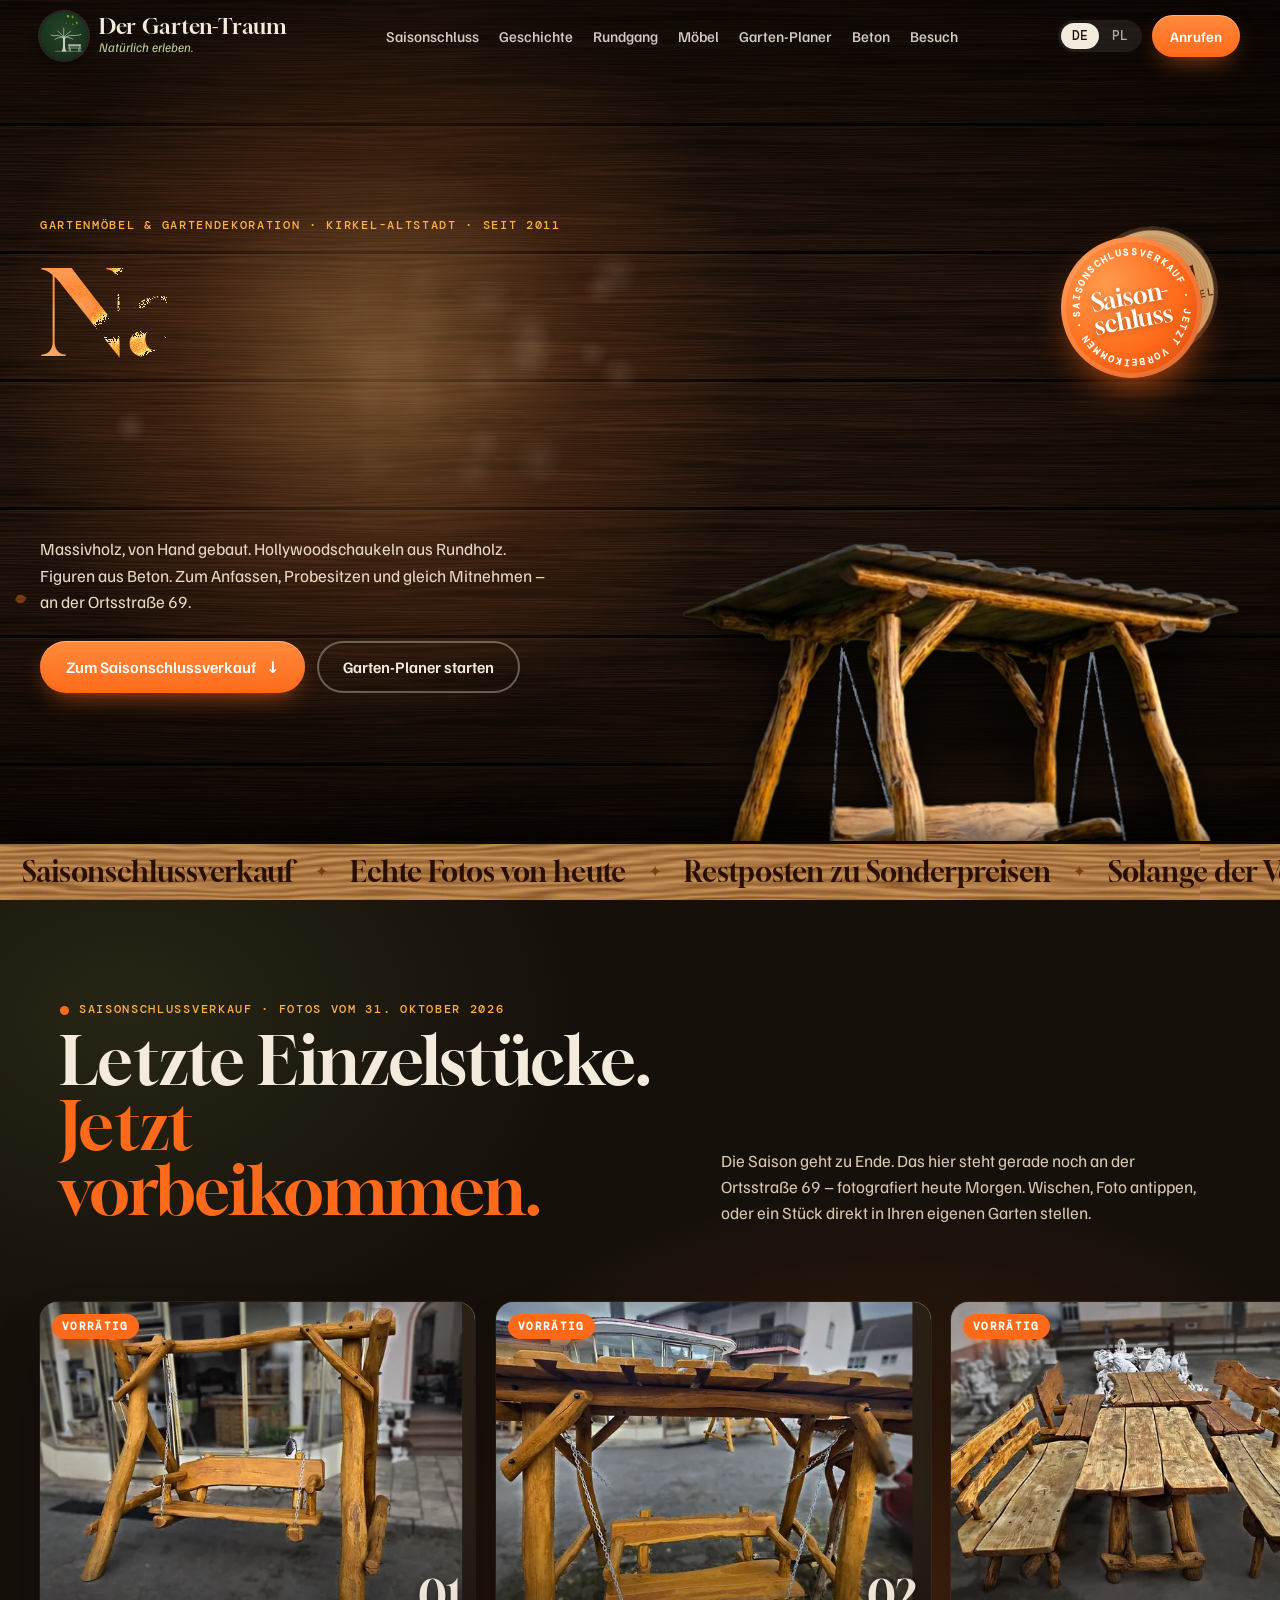
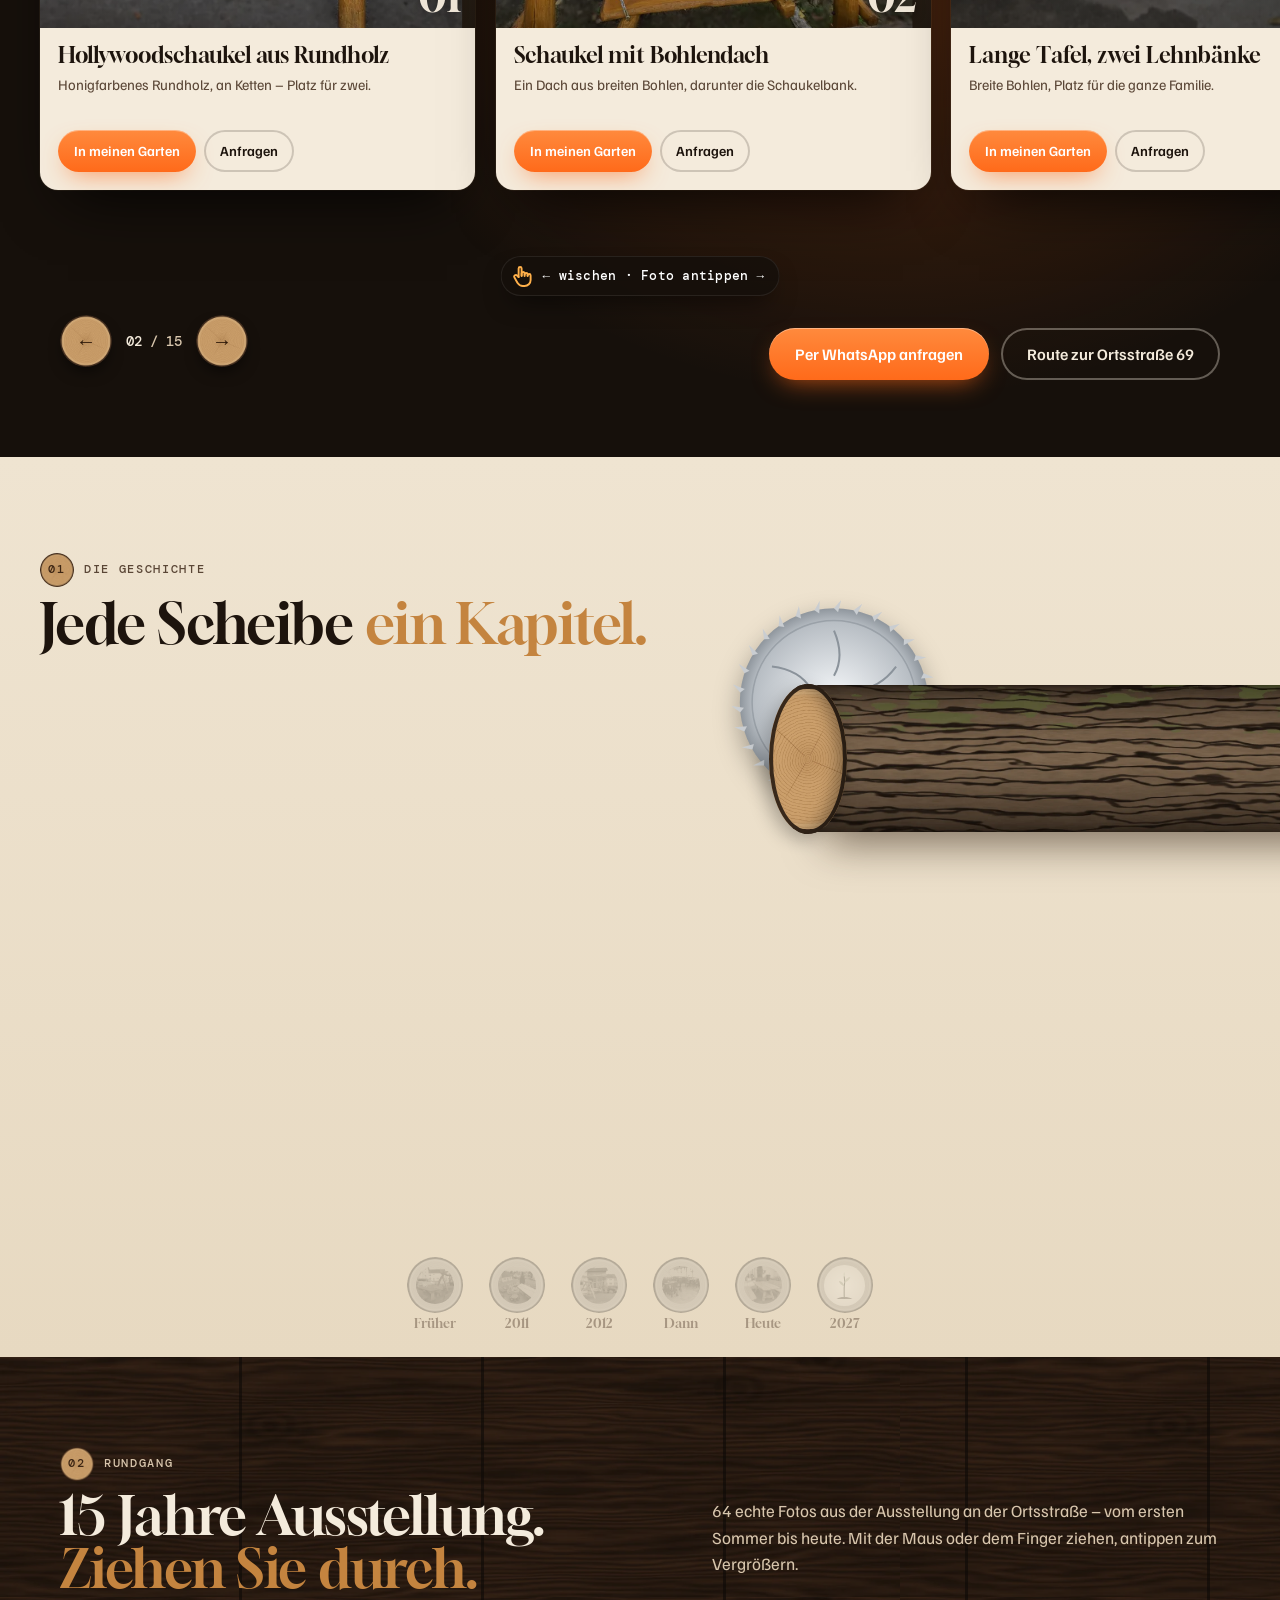
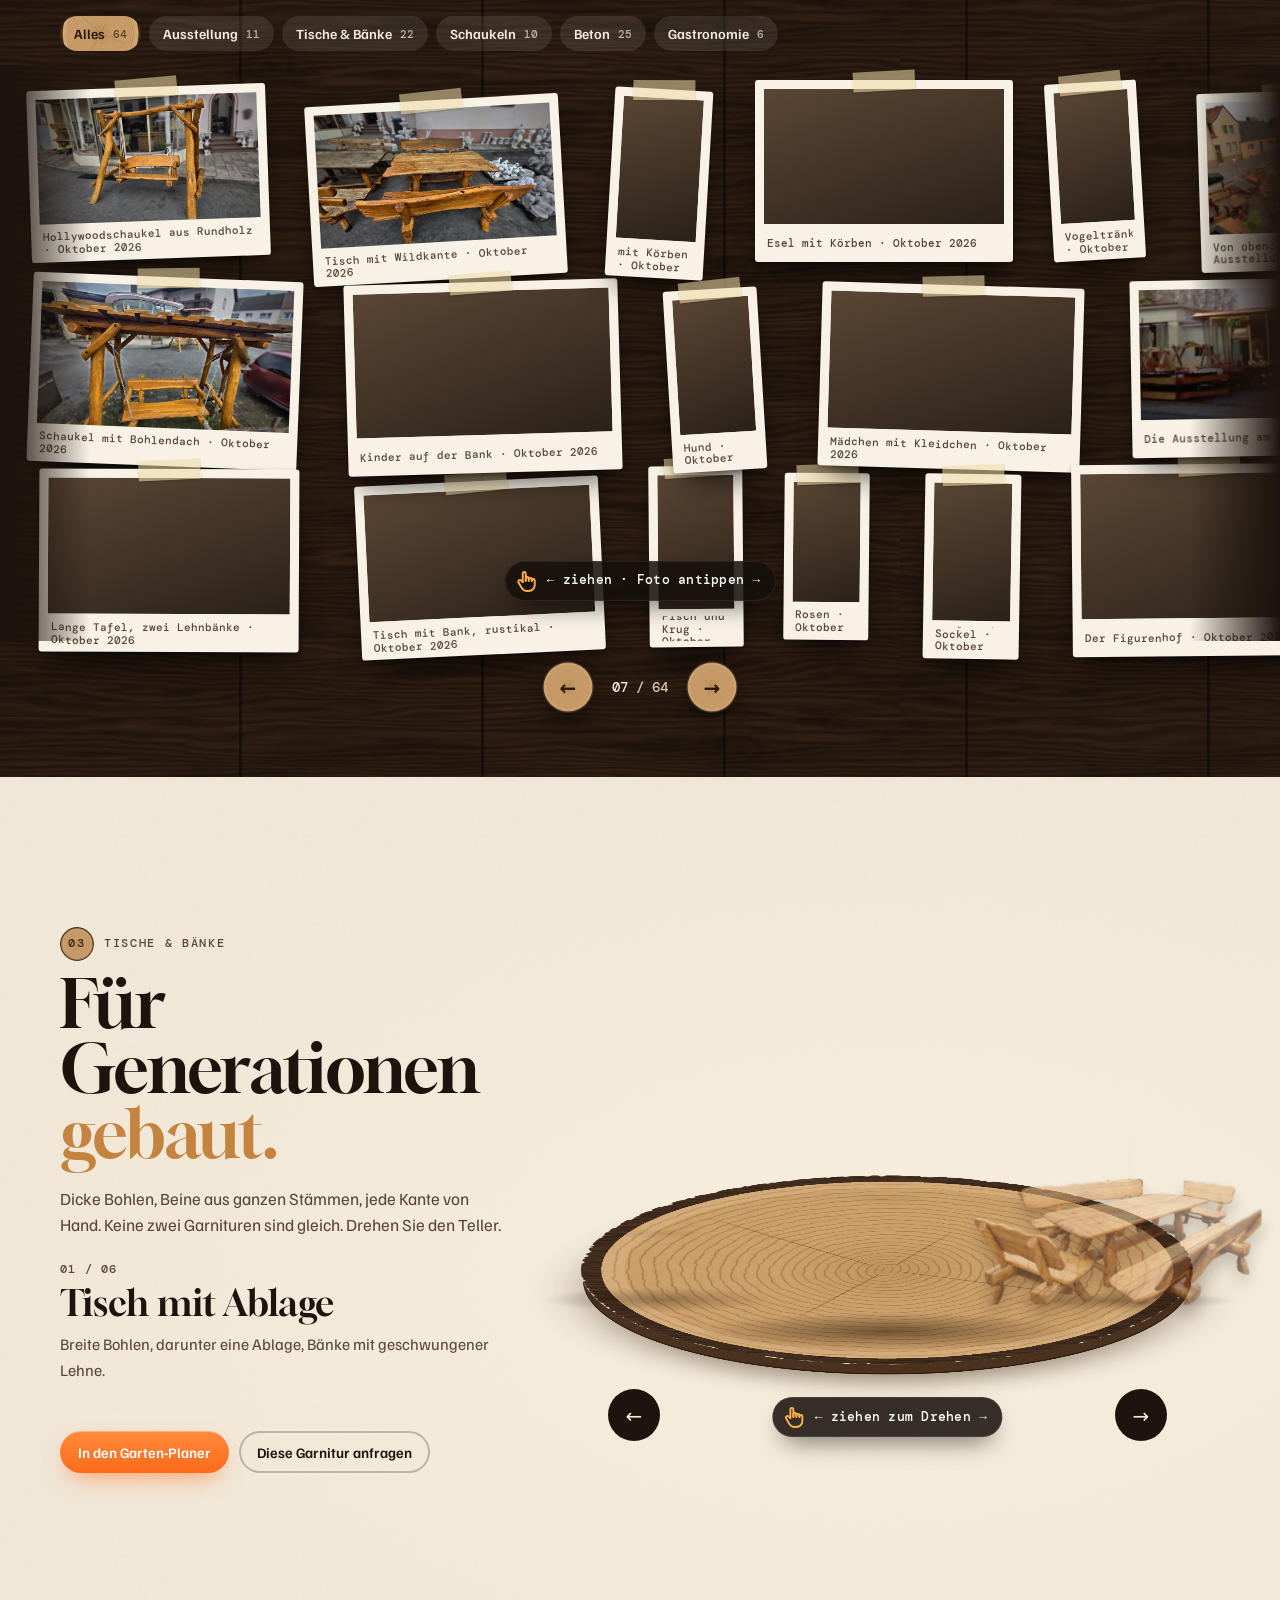
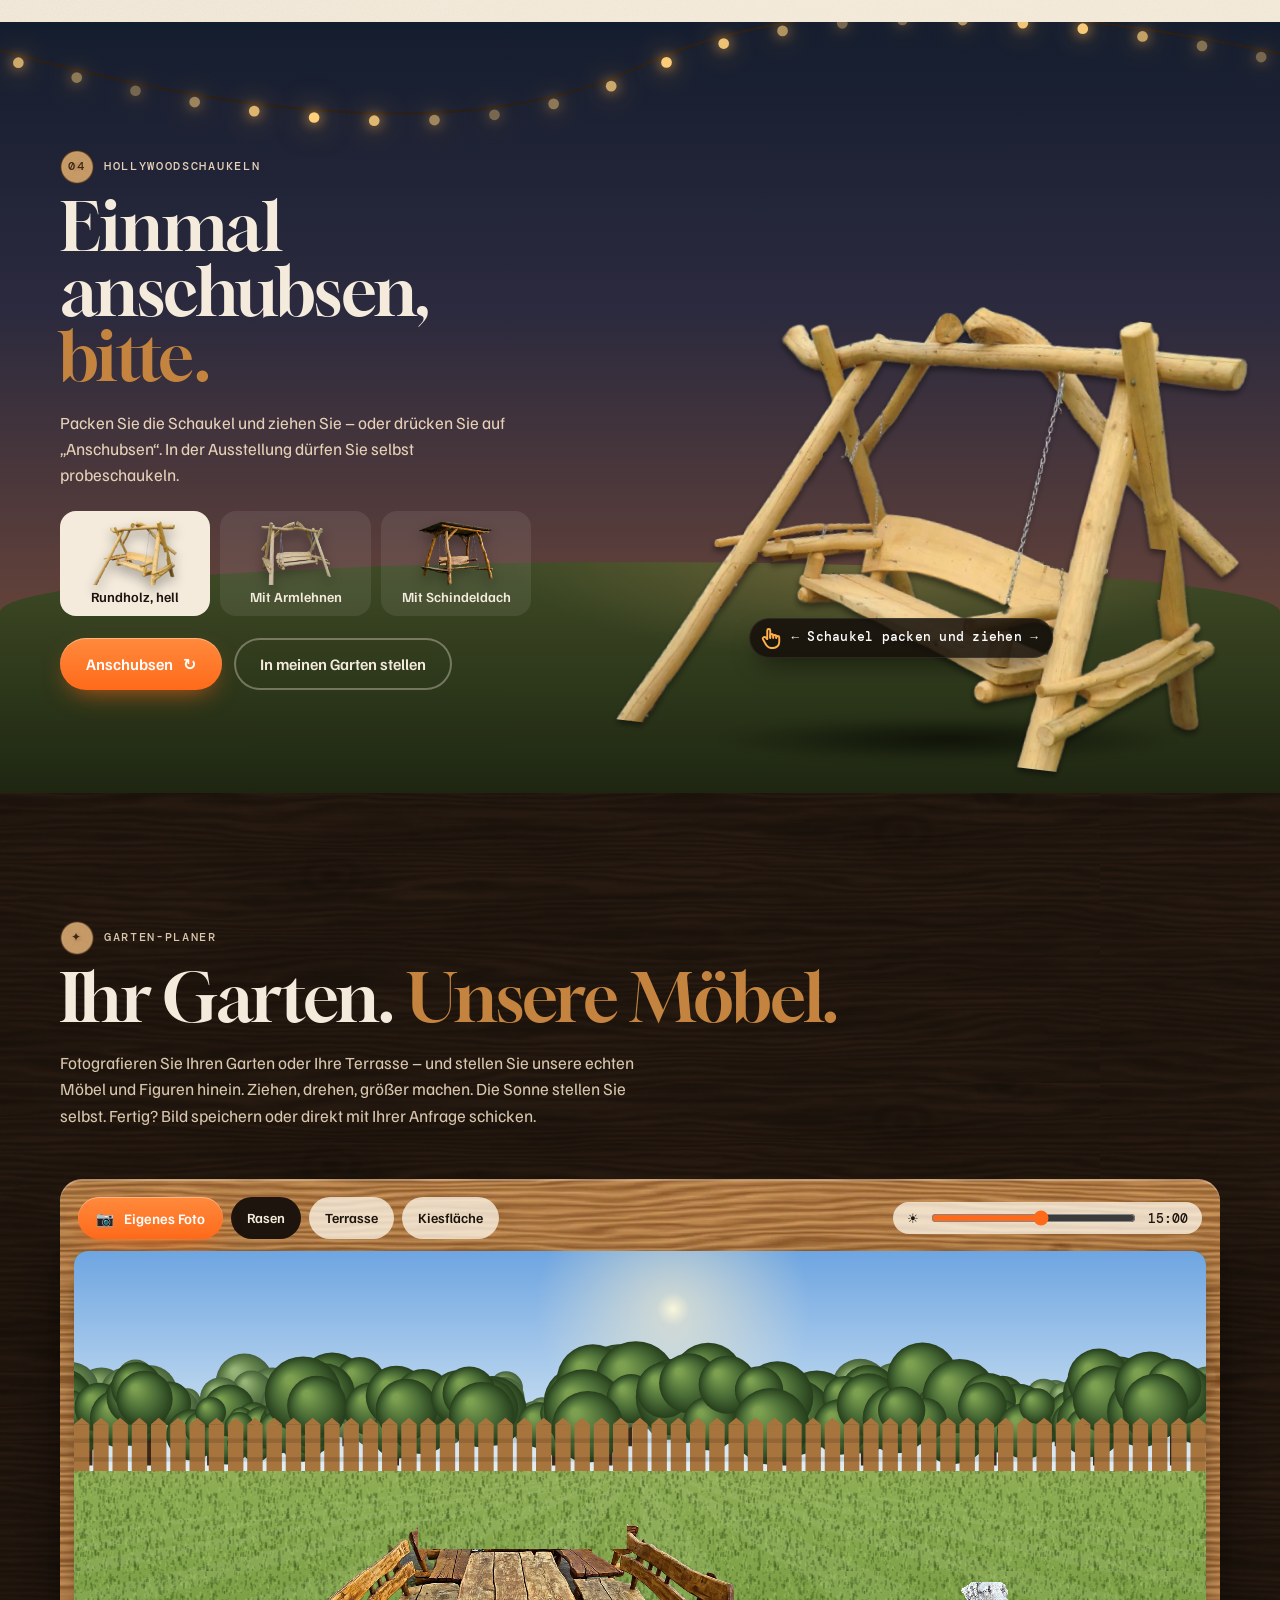
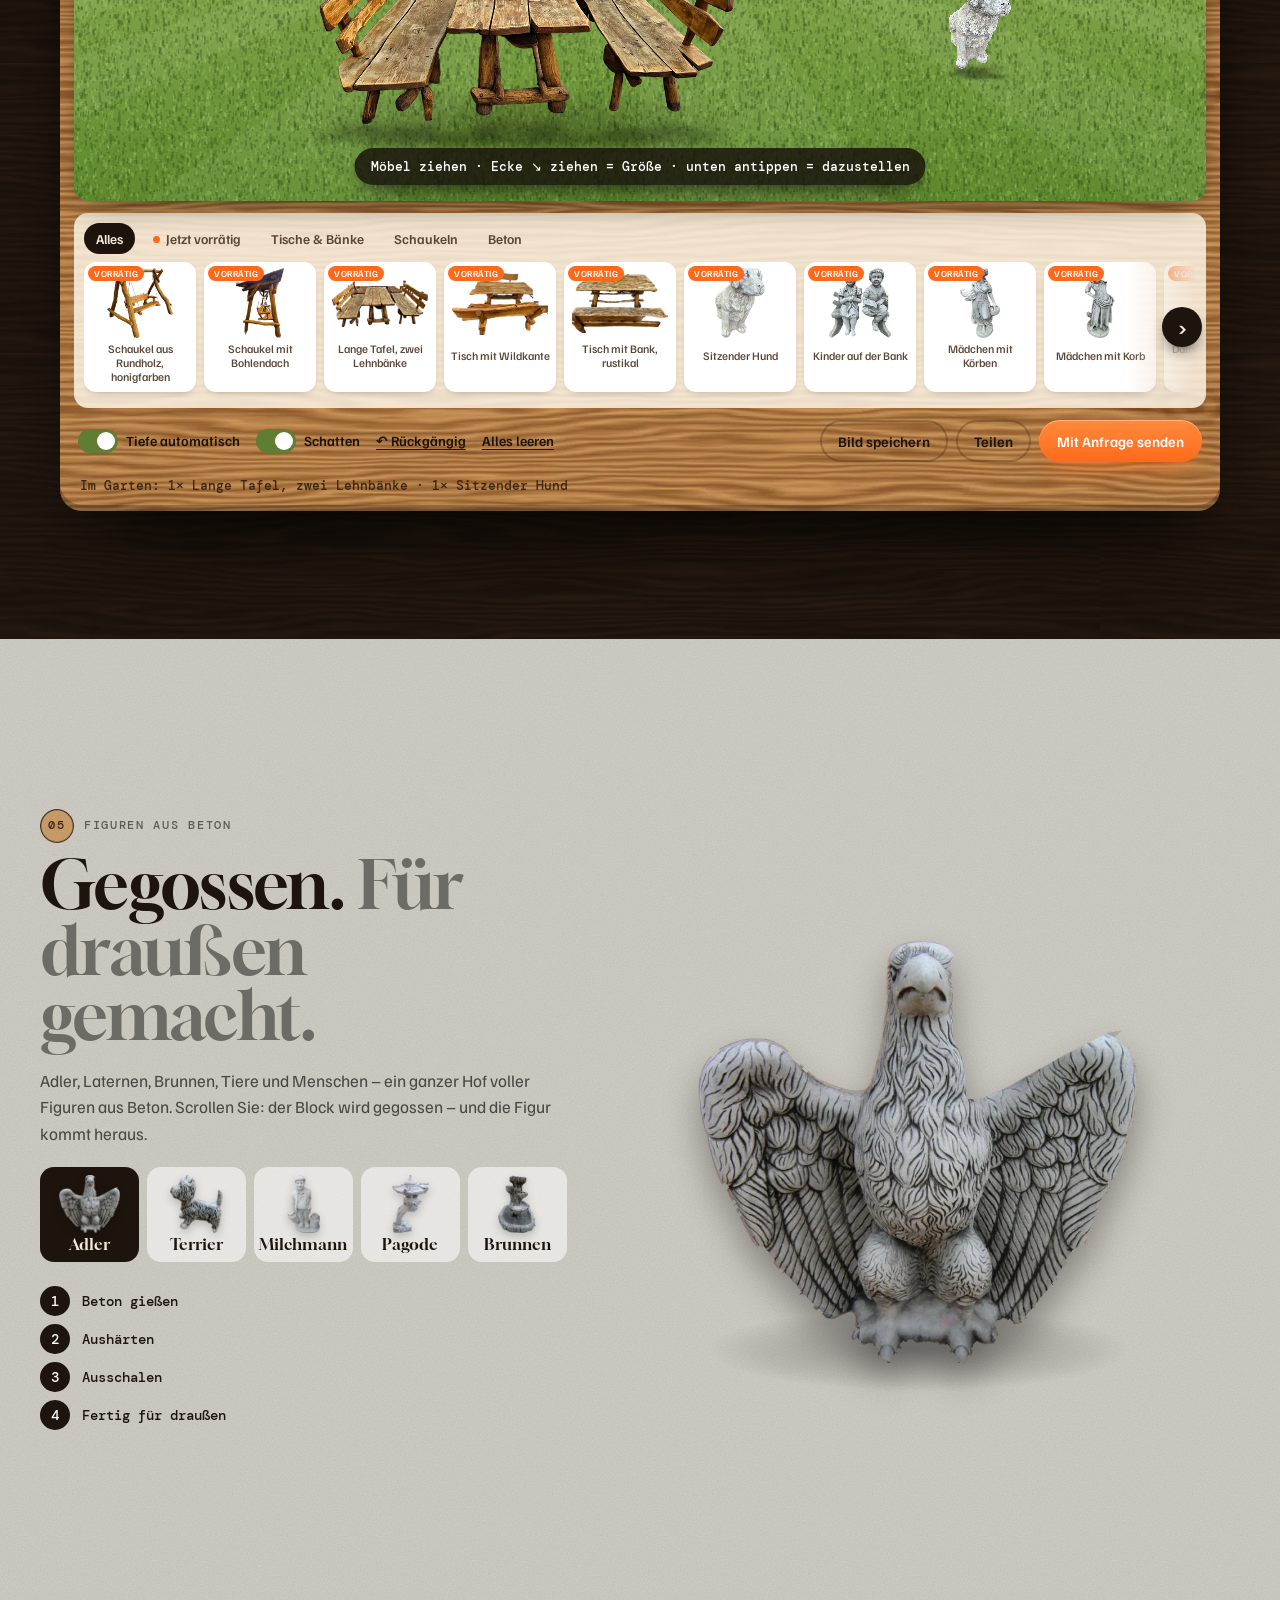
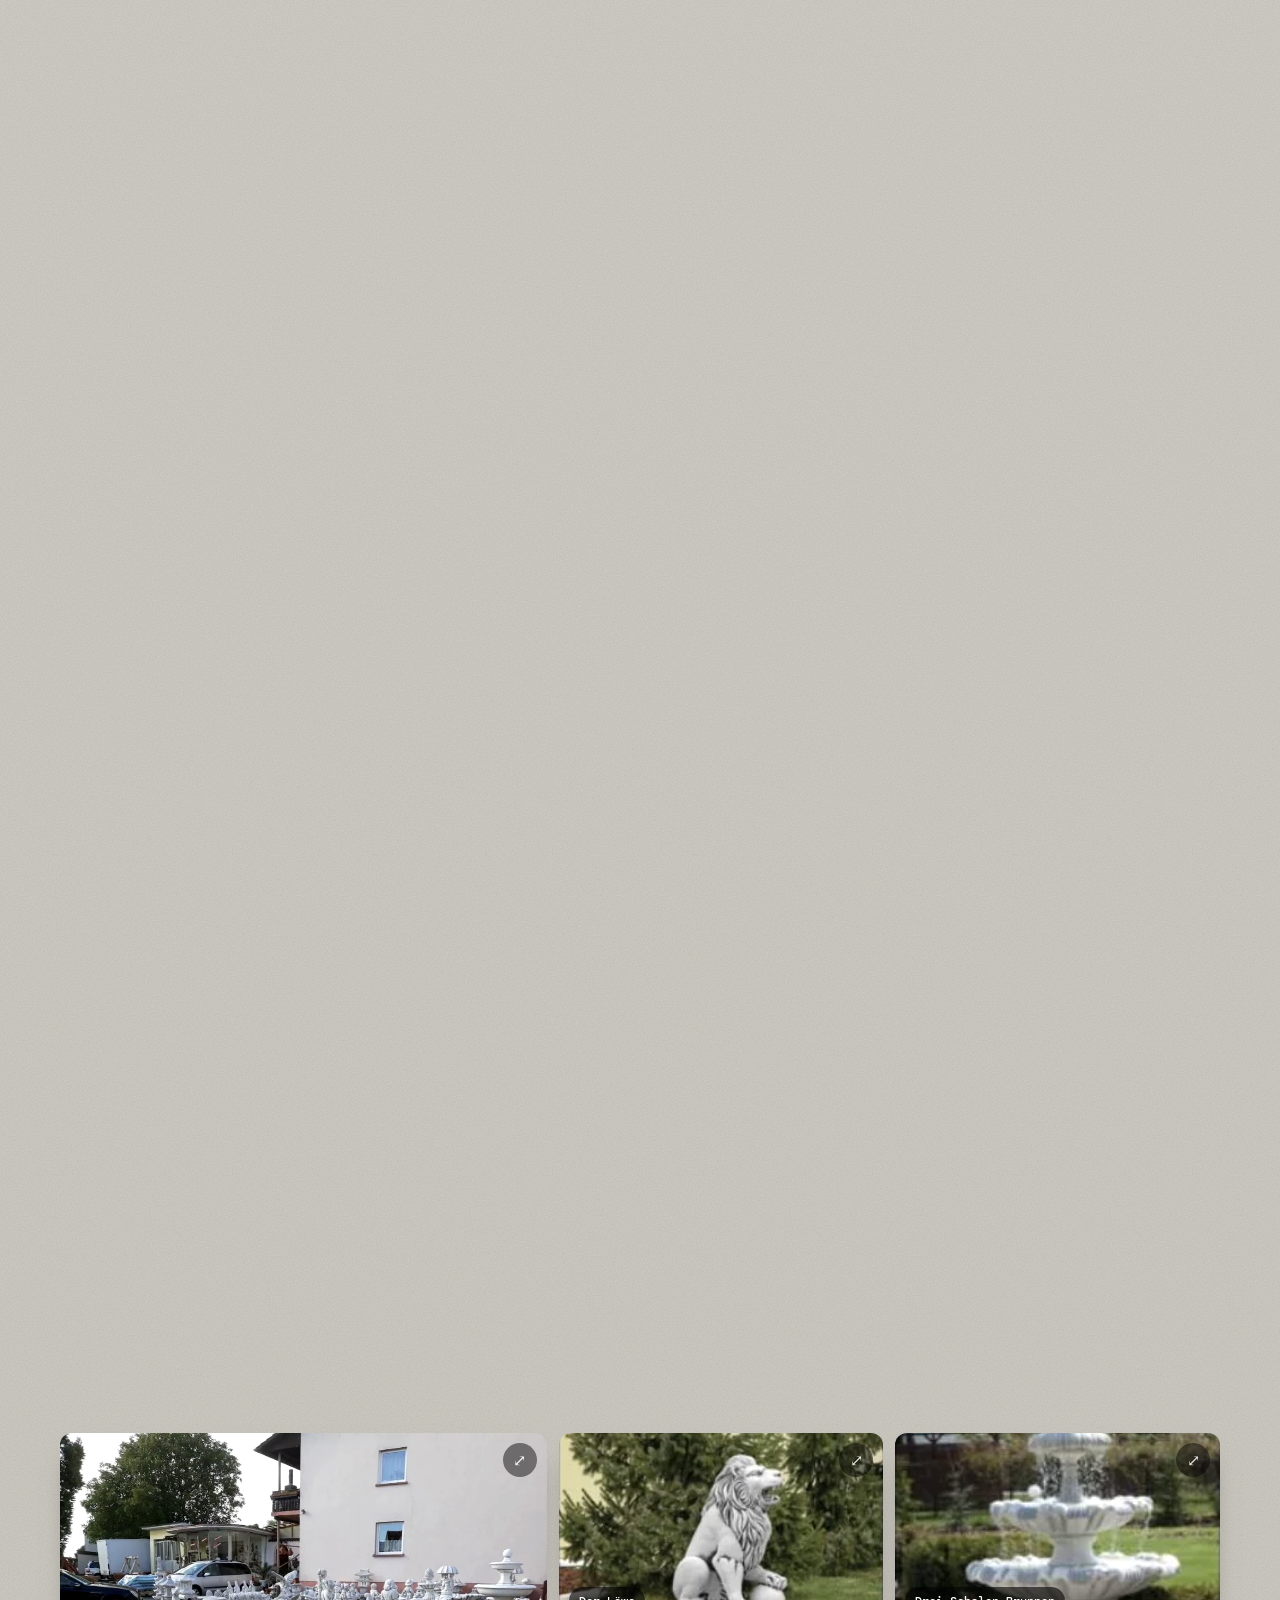
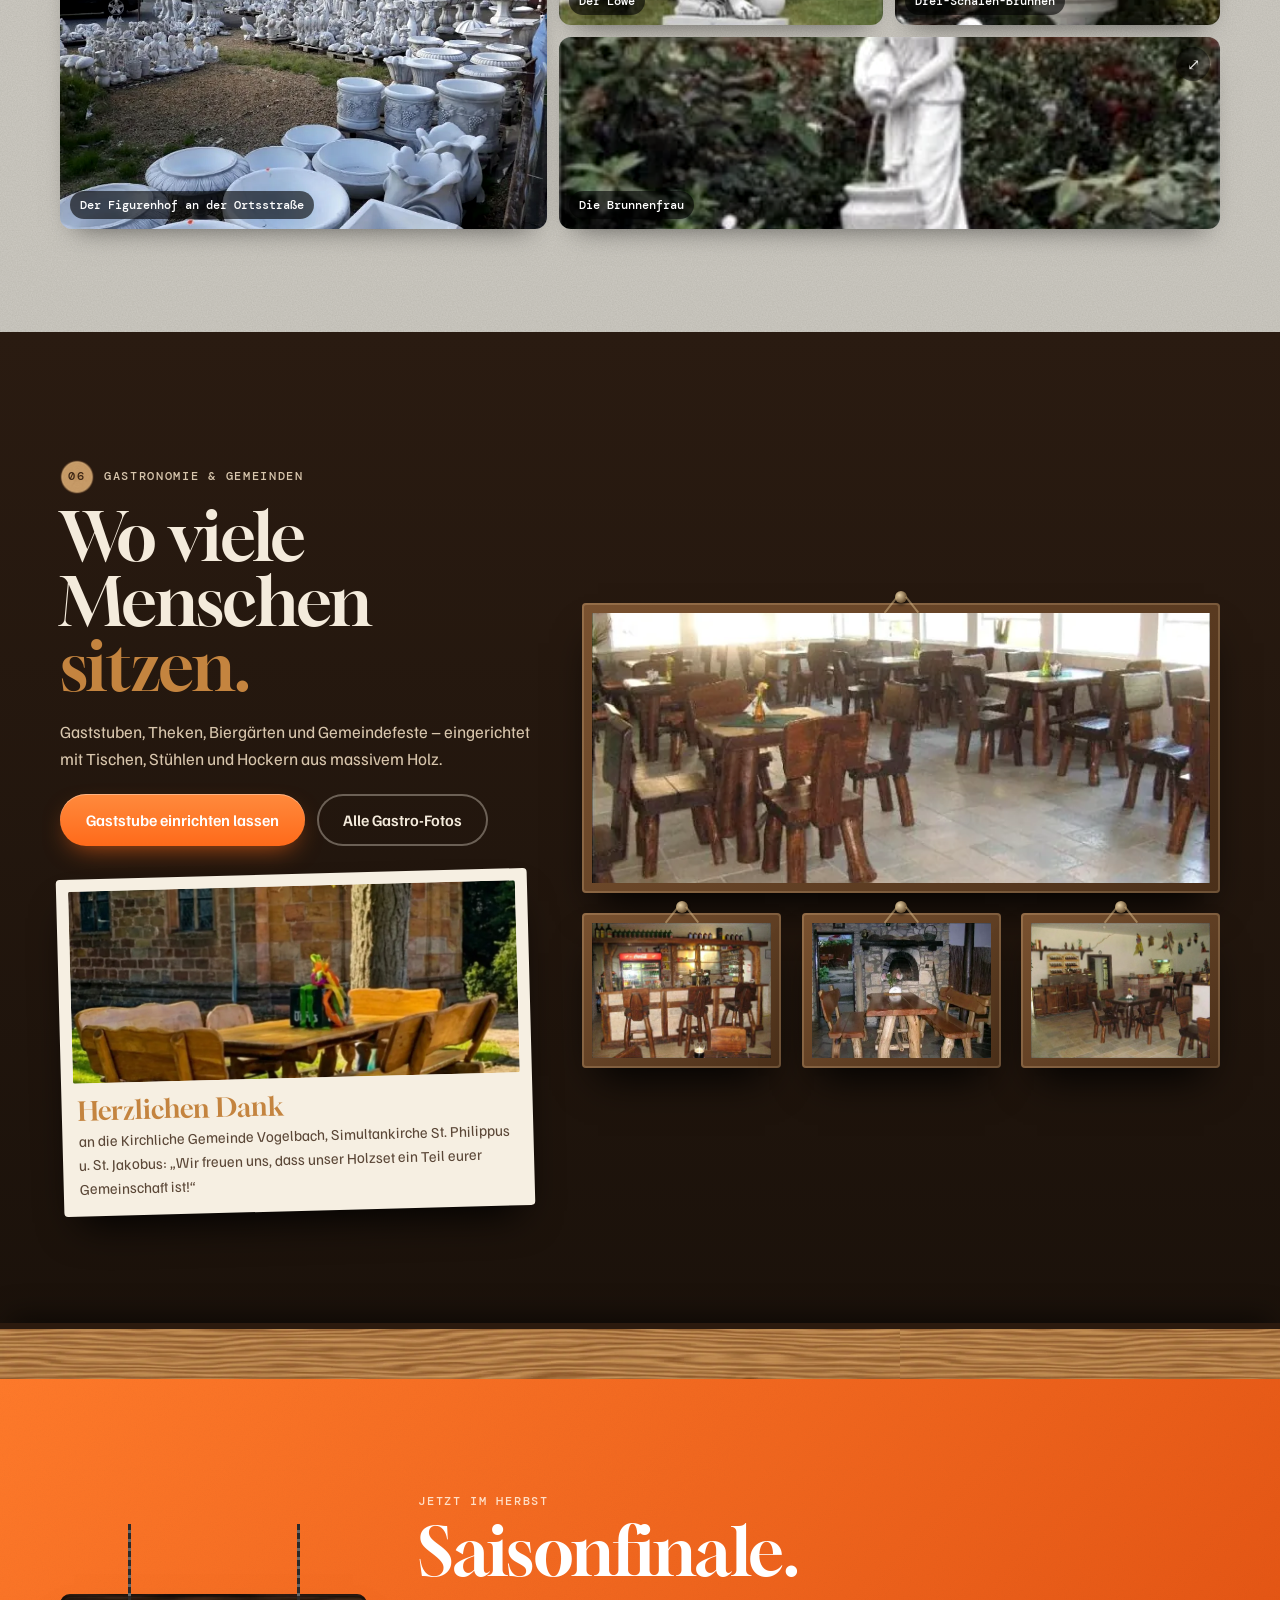
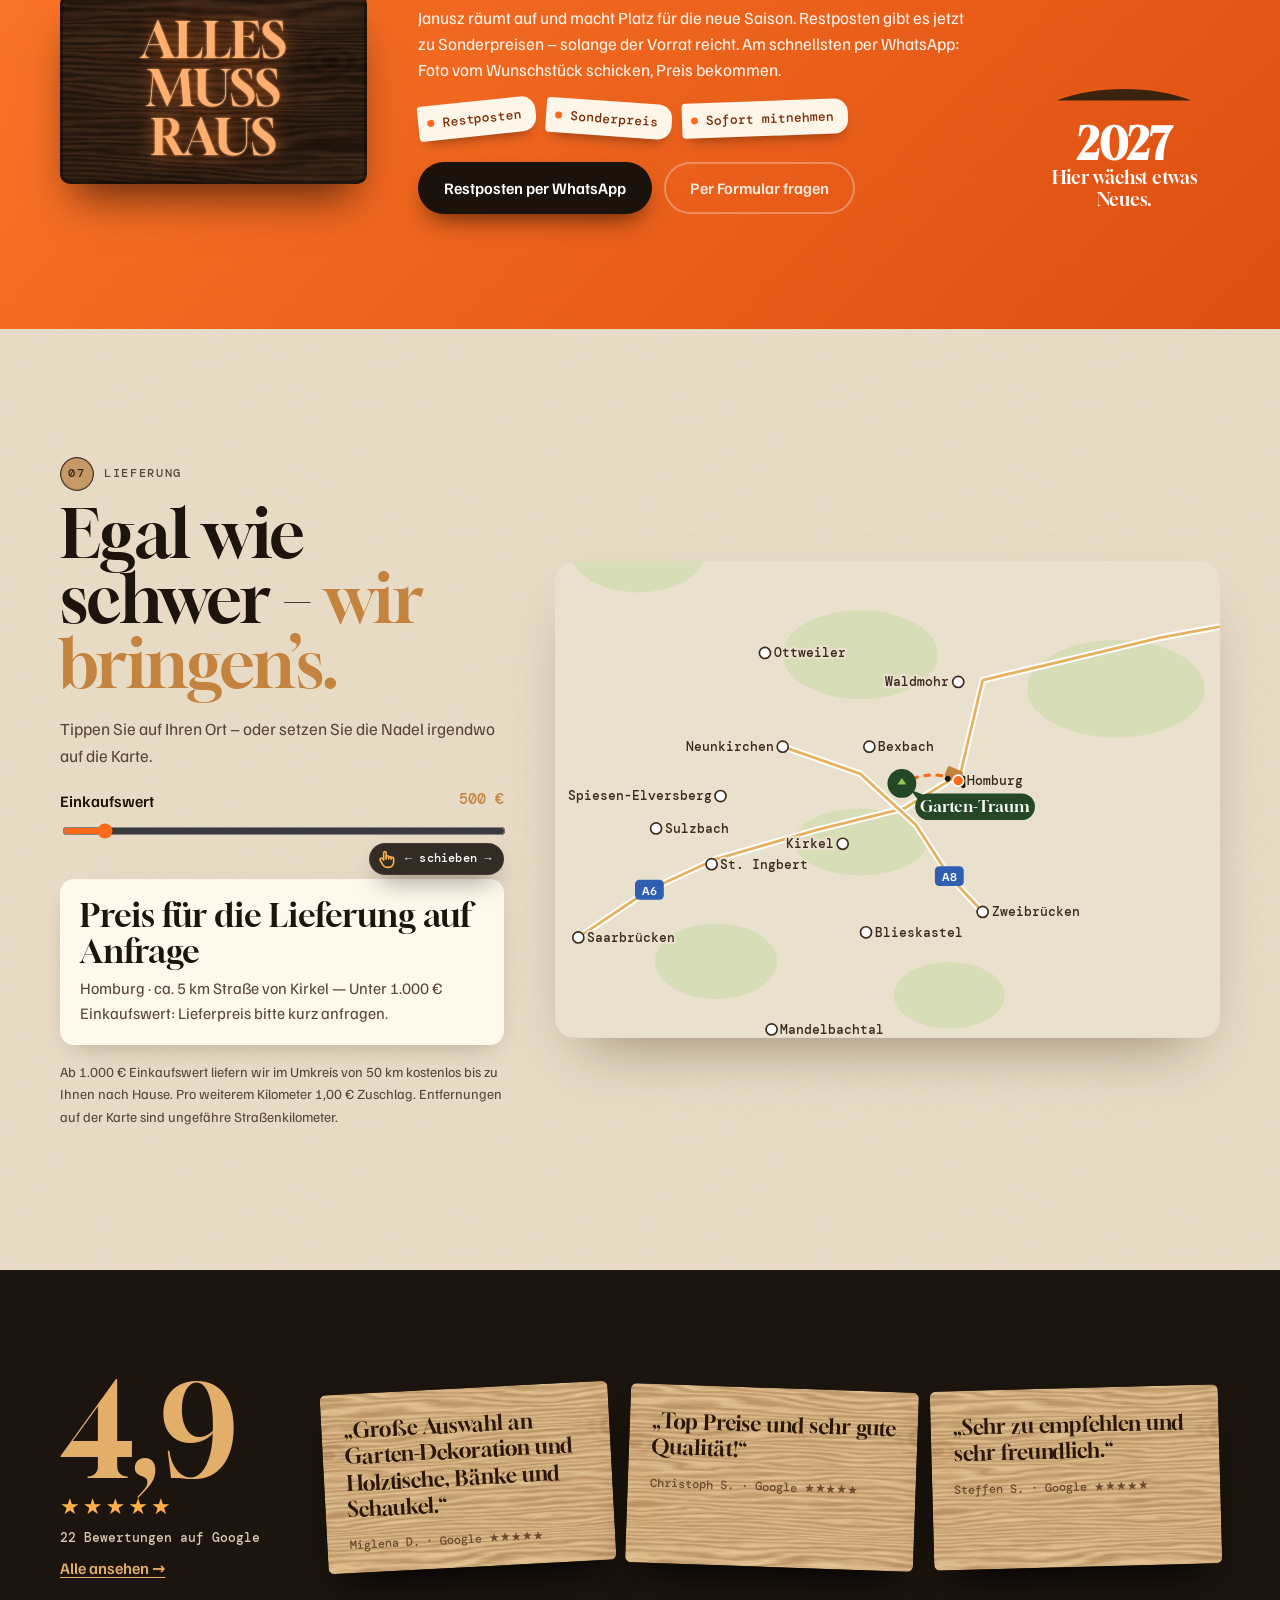
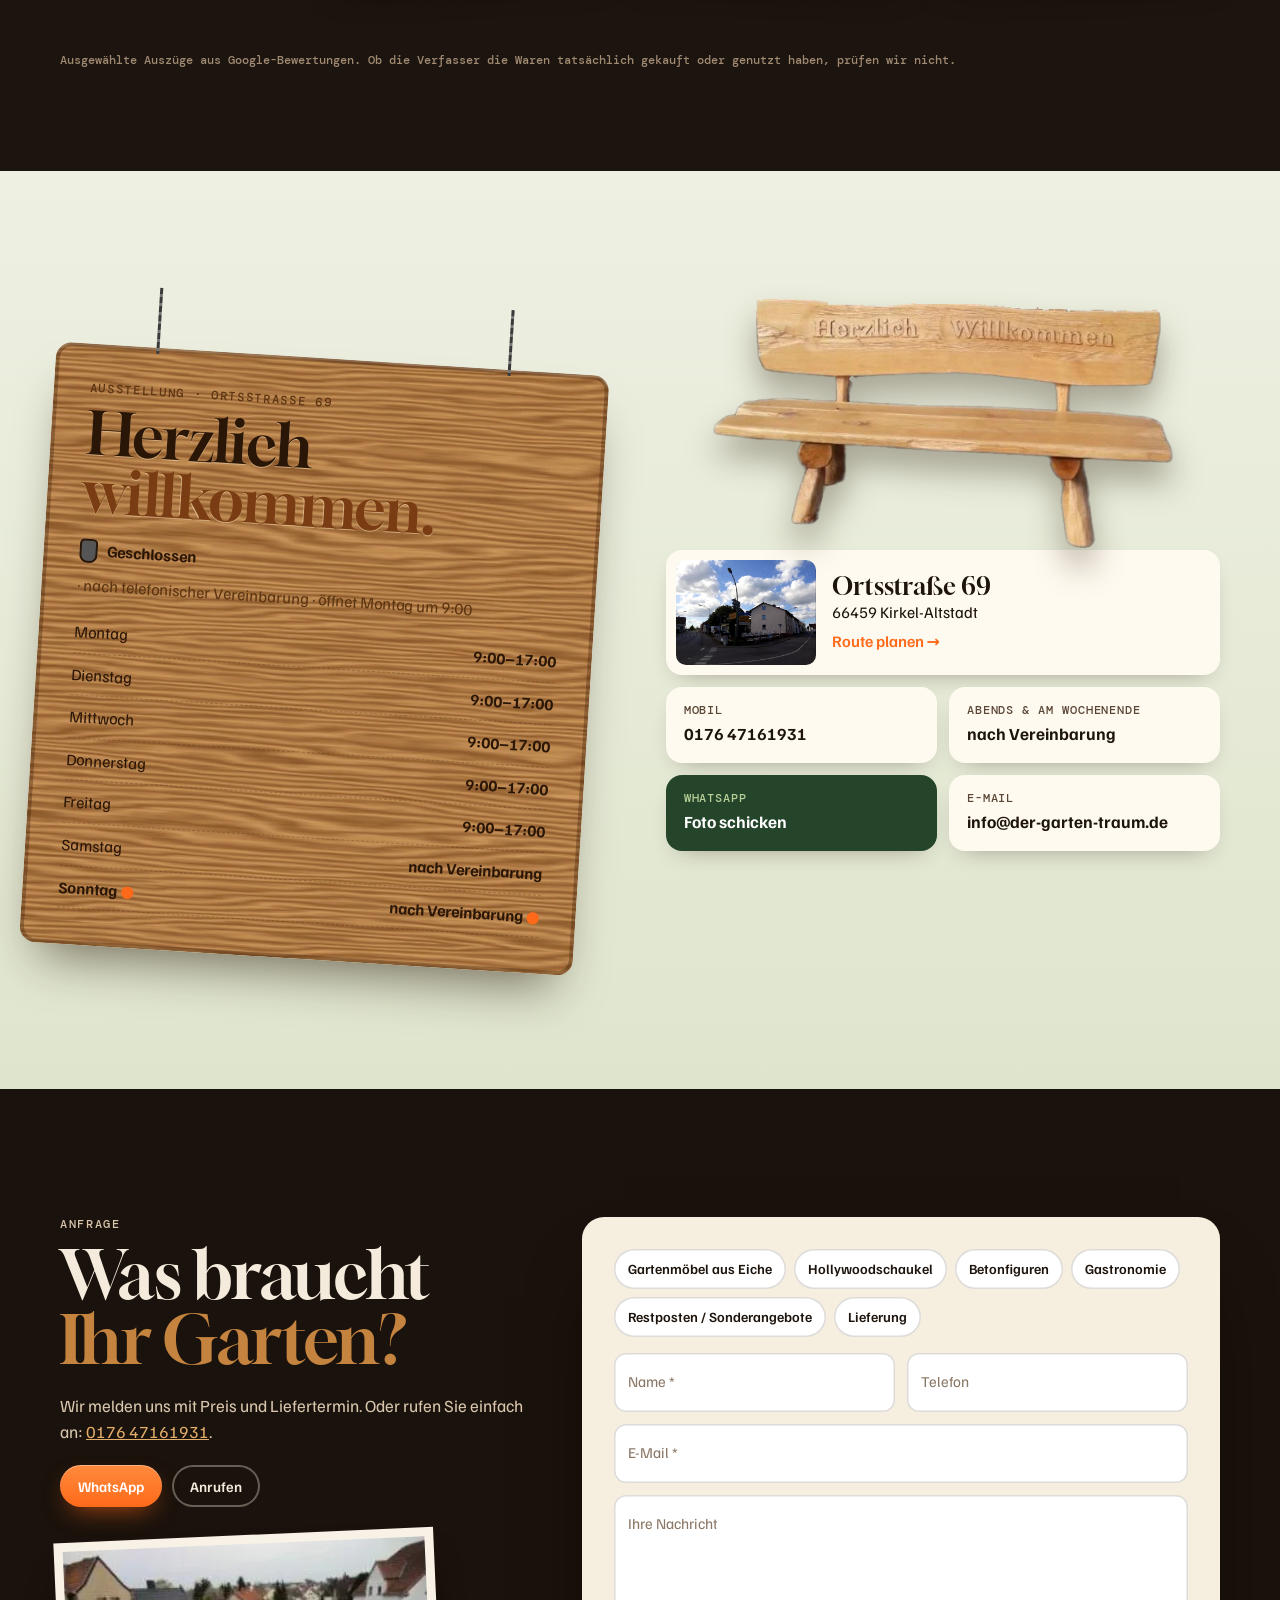
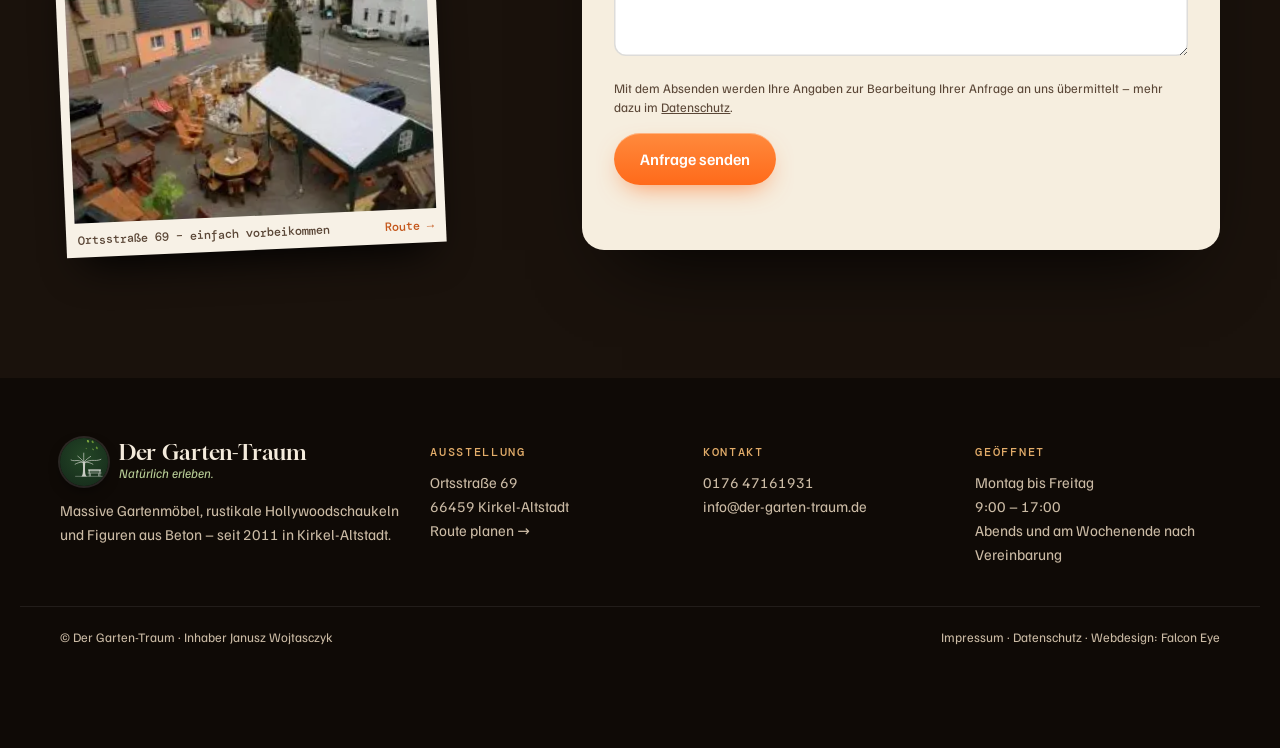
==== commit 1fb91096: "404 nach neuem Standard: „Diese Seite wurde verschoben – wonach suchen Sie?“ mit Wegen zu den Abschn" ====
--- a/index.html
+++ b/index.html
@@ -23,7 +23,7 @@
 <link rel="icon" href="img/favicon.png" type="image/png">
 <link rel="preload" href="fonts/gloock-latin-400-normal.woff2" as="font" type="font/woff2" crossorigin>
 <link rel="preload" href="fonts/familjen-grotesk-latin-400-normal.woff2" as="font" type="font/woff2" crossorigin>
-<link rel="stylesheet" href="assets/gt.css?v=1793833027">
+<link rel="stylesheet" href="assets/gt.css?v=1793833529">
 <script type="application/ld+json">{"@context": "https://schema.org", "@graph": [{"@type": "FurnitureStore", "@id": "https://der-garten-traum.de/#laden", "name": "Der Garten-Traum", "alternateName": "Gartenmöbel und Gartendekoration", "slogan": "Natürlich. Mit Herz.", "url": "https://der-garten-traum.de/", "logo": "https://der-garten-traum.de/img/logo.webp", "image": ["https://der-garten-traum.de/img/og.jpg", "https://der-garten-traum.de/img/f/ausstellung_oben.webp"], "telephone": "+4917647161931", "email": "info@der-garten-traum.de", "foundingDate": "2011", "founder": {"@type": "Person", "name": "Janusz Wojtasczyk"}, "address": {"@type": "PostalAddress", "streetAddress": "Ortsstraße 69", "postalCode": "66459", "addressLocality": "Kirkel", "addressRegion": "Saarland", "addressCountry": "DE"}, "geo": {"@type": "GeoCoordinates", "latitude": 49.3243983, "longitude": 7.2873476}, "hasMap": "https://maps.google.com/?cid=8563081075340755908", "sameAs": ["https://maps.google.com/?cid=8563081075340755908"], "areaServed": {"@type": "State", "name": "Saarland"}, "openingHoursSpecification": [{"@type": "OpeningHoursSpecification", "dayOfWeek": ["Monday", "Tuesday", "Wednesday", "Thursday", "Friday"], "opens": "09:00", "closes": "17:00"}]}, {"@type": "WebSite", "@id": "https://der-garten-traum.de/#website", "url": "https://der-garten-traum.de/", "name": "Der Garten-Traum", "inLanguage": "de-DE", "publisher": {"@id": "https://der-garten-traum.de/#laden"}}]}</script>
 </head>
 <body class="home is-loading">
@@ -392,5 +392,5 @@
 <div class="lb" data-lb hidden><button type="button" class="lb-x" data-lbx aria-label="Schließen" data-pla="Zamknij">✕</button><button type="button" class="lb-n p" data-lbn="-1" aria-label="Zurück" data-pla="Wstecz">←</button><figure><img alt="" data-lbimg><figcaption data-lbcap></figcaption></figure><button type="button" class="lb-n n" data-lbn="1" aria-label="Weiter" data-pla="Dalej">→</button></div>
 <div class="toast" data-toast role="status" aria-live="polite"></div>
 <script>window.GT={"sale": ["sale_01", "sale_21", "sale_04", "sale_07", "sale_03", "sale_18", "sale_13", "sale_14", "sale_24", "sale_20", "sale_11", "sale_12", "sale_16", "sale_17", "sale_15"], "prod": {"schaukel_honig": {"n": "Schaukel aus Rundholz, honigfarben", "pl": "Huśtawka z okrąglaków, miodowa", "cat": "schaukel", "w": 250, "sz": [824, 880]}, "schaukel_bohle": {"n": "Schaukel mit Bohlendach", "pl": "Huśtawka z dachem z desek", "cat": "schaukel", "w": 260, "sz": [594, 880]}, "tafel_lang": {"n": "Lange Tafel, zwei Lehnbänke", "pl": "Długi stół, dwie ławki z oparciem", "cat": "holz", "w": 260, "sz": [1000, 484]}, "wildkante": {"n": "Tisch mit Wildkante", "pl": "Stół z naturalną krawędzią", "cat": "holz", "w": 230, "sz": [1000, 648]}, "tisch_bank": {"n": "Tisch mit Bank, rustikal", "pl": "Rustykalny stół z ławką", "cat": "holz", "w": 220, "sz": [1000, 620]}, "hund_sitz": {"n": "Sitzender Hund", "pl": "Siedzący pies", "cat": "beton", "w": 50, "sz": [580, 809]}, "kinderbank": {"n": "Kinder auf der Bank", "pl": "Dzieci na ławce", "cat": "beton", "w": 70, "sz": [788, 880]}, "korb1": {"n": "Mädchen mit Körben", "pl": "Dziewczyna z koszami", "cat": "beton", "w": 45, "sz": [490, 880]}, "korb2": {"n": "Mädchen mit Korb", "pl": "Dziewczyna z koszem", "cat": "beton", "w": 38, "sz": [371, 880]}, "fischfrau": {"n": "Dame mit Fisch und Krug", "pl": "Pani z rybą i dzbanem", "cat": "beton", "w": 40, "sz": [397, 880]}, "rosendame": {"n": "Dame mit Rosen", "pl": "Pani z różami", "cat": "beton", "w": 38, "sz": [360, 880]}, "kleidchen": {"n": "Mädchen mit Kleidchen", "pl": "Dziewczynka w sukience", "cat": "beton", "w": 36, "sz": [435, 852]}, "esel": {"n": "Esel mit Körben", "pl": "Osioł z koszami", "cat": "beton", "w": 55, "sz": [437, 789]}, "junge": {"n": "Junge auf Sockel", "pl": "Chłopiec na postumencie", "cat": "beton", "w": 26, "sz": [244, 815]}, "vogeltraenke": {"n": "Figur mit Vogeltränke", "pl": "Figura z poidełkiem dla ptaków", "cat": "beton", "w": 30, "sz": [266, 636]}, "set4": {"n": "Tisch mit Ablage", "pl": "Stół z półką", "cat": "holz", "w": 220, "sz": [720, 414]}, "set3": {"n": "Garnitur mit Sesseln", "pl": "Komplet z fotelami", "cat": "holz", "w": 250, "sz": [1051, 460]}, "set1": {"n": "Tisch & zwei Lehnbänke", "pl": "Stół i dwie ławki", "cat": "holz", "w": 230, "sz": [956, 534]}, "set2": {"n": "Rustikal, wie gewachsen", "pl": "Rustykalny, jak wyrósł", "cat": "holz", "w": 250, "sz": [1013, 543]}, "rund": {"n": "Runde Tafel für sechs", "pl": "Okrągły stół dla sześciu", "cat": "holz", "w": 200, "sz": [847, 648]}, "natur": {"n": "Baumstamm-Tafel", "pl": "Stół na pniach", "cat": "holz", "w": 230, "sz": [914, 644]}, "rosen": {"n": "Mit geschnitzten Rosen", "pl": "Z rzeźbionymi różami", "cat": "holz", "w": 240, "sz": [996, 550]}, "gesch1": {"n": "Dunkel geschnitzt", "pl": "Ciemny, rzeźbiony", "cat": "holz", "w": 240, "sz": [880, 543]}, "gesch3": {"n": "Geschnitzt, lange Tafel", "pl": "Rzeźbiony, długi stół", "cat": "holz", "w": 260, "sz": [1024, 599]}, "schaukel1": {"n": "Rundholz-Schaukel", "pl": "Huśtawka z okrąglaków", "cat": "schaukel", "w": 260, "sz": [1009, 768]}, "schaukel2": {"n": "Schaukel mit Armlehnen", "pl": "Huśtawka z podłokietnikami", "cat": "schaukel", "w": 250, "sz": [839, 768]}, "dach": {"n": "Schaukel mit Schindeldach", "pl": "Huśtawka z daszkiem", "cat": "schaukel", "w": 240, "sz": [859, 733]}, "bank": {"n": "Bank „Herzlich Willkommen“", "pl": "Ławka „Serdecznie witamy”", "cat": "holz", "w": 180, "sz": [557, 301]}, "adler": {"n": "Adler", "pl": "Orzeł", "cat": "beton", "w": 80, "sz": [782, 749]}, "hund": {"n": "Terrier", "pl": "Terier", "cat": "beton", "w": 55, "sz": [504, 547]}, "milchmann": {"n": "Der Milchmann", "pl": "Mleczarz", "cat": "beton", "w": 45, "sz": [441, 769]}, "pagode": {"n": "Pagoden-Laterne", "pl": "Latarnia pagoda", "cat": "beton", "w": 55, "sz": [537, 848]}, "brunnen": {"n": "Baumstamm-Brunnen", "pl": "Fontanna jak pień", "cat": "beton", "w": 75, "sz": [585, 885]}}, "photos": [["sale_01", "Hollywoodschaukel aus Rundholz · Oktober 2026", "Huśtawka z okrąglaków · październik 2026", 1.776], ["sale_21", "Schaukel mit Bohlendach · Oktober 2026", "Huśtawka z dachem z desek · październik 2026", 1.776], ["sale_04", "Lange Tafel, zwei Lehnbänke · Oktober 2026", "Długi stół, dwie ławki z oparciem · październik 2026", 1.776], ["sale_07", "Tisch mit Wildkante · Oktober 2026", "Stół z naturalną krawędzią · październik 2026", 1.776], ["sale_03", "Tisch mit Bank, rustikal · Oktober 2026", "Rustykalny stół z ławką · październik 2026", 1.776], ["sale_18", "Kinder auf der Bank · Oktober 2026", "Dzieci na ławce · październik 2026", 1.776], ["sale_13", "Mädchen mit Körben · Oktober 2026", "Dziewczyny z koszami · październik 2026", 0.563], ["sale_14", "Dame mit Fisch und Krug · Oktober 2026", "Pani z rybą i dzbanem · październik 2026", 0.563], ["sale_24", "Sitzender Hund · Oktober 2026", "Siedzący pies · październik 2026", 0.563], ["sale_20", "Esel mit Körben · Oktober 2026", "Osioł z koszami · październik 2026", 1.776], ["sale_11", "Dame mit Rosen · Oktober 2026", "Pani z różami · październik 2026", 0.563], ["sale_12", "Mädchen mit Kleidchen · Oktober 2026", "Dziewczynki w sukienkach · październik 2026", 1.776], ["sale_16", "Junge auf Sockel · Oktober 2026", "Chłopiec na postumencie · październik 2026", 0.563], ["sale_17", "Figuren mit Vogeltränke · Oktober 2026", "Figury z poidełkiem dla ptaków · październik 2026", 0.563], ["sale_15", "Der Figurenhof · Oktober 2026", "Podwórze figur · październik 2026", 1.776], ["panorama", "Die Ausstellung am Abend", "Ekspozycja wieczorem", 4.994], ["ausstellung_oben", "Von oben: die ganze Ausstellung", "Z góry: cała ekspozycja", 1.336], ["g_ecke_strasse", "Die Ecke an der Ortsstraße", "Narożnik przy Ortsstraße", 1.336], ["ausstellung_schaukeln", "Schaukeln vor dem Laden", "Huśtawki przed sklepem", 1.336], ["ausstellung_terrasse", "Unter dem Vordach", "Pod zadaszeniem", 1.336], ["ausstellung_figuren", "Figuren am Zaun", "Figury przy płocie", 1.336], ["g_figurenhof", "Der Figurenhof", "Podwórze figur", 1.336], ["g_figurenhof2", "Hunderte Figuren aus Beton", "Setki figur z betonu", 1.336], ["schaukel1", "Rundholz-Schaukel, frisch geliefert", "Huśtawka z okrąglaków, świeżo dostarczona", 1.333], ["schaukel2", "Mit Armlehnen", "Z podłokietnikami", 1.333], ["g_schaukel_dunkel", "Dunkle Schaukel mit Dach", "Ciemna huśtawka z daszkiem", 1.336], ["g_sitzgruppe_schaukel", "Sitzgruppe & Schaukel", "Komplet i huśtawka", 1.336], ["schaukel_garten", "Mit Schindeldach im Garten", "Z gontowym daszkiem w ogrodzie", 1.34], ["rund", "Runde Tafel, nach dem Regen", "Okrągły stół po deszczu", 1.333], ["natur", "Unbehandelt, auf Stämmen", "Nielakierowany, na pniach", 1.333], ["rosen", "Mit geschnitzten Rosen", "Z rzeźbionymi różami", 1.333], ["honig", "Honigfarben geölt", "Olejowany na miodowo", 1.333], ["gesch1", "Blätter in Lehne und Platte", "Liście w oparciu i blacie", 1.333], ["gesch2", "Dunkel geschnitzt", "Ciemny, rzeźbiony", 1.333], ["gesch3", "Jede Kante von Hand", "Każda krawędź ręcznie", 1.333], ["braun", "Geölt und gewachst", "Olejowany i woskowany", 1.333], ["moebel_set3", "Garnitur mit Lehnen", "Komplet z oparciami", 1.334], ["moebel_set4", "Für die ganze Familie", "Dla całej rodziny", 1.333], ["moebel_terrasse", "Auf der Terrasse", "Na tarasie", 1.333], ["wa_set4", "Gerade aufgestellt", "Właśnie wystawiony", 1.49], ["wa_set_schaukel", "Neu in der Ausstellung", "Nowość na ekspozycji", 1.49], ["eiche_garten", "Eiche im Garten", "Dąb w ogrodzie", 1.809], ["g_bank_willkommen", "„Herzlich Willkommen“", "„Serdecznie witamy”", 1.063], ["spielhaus1", "Spielhaus auf Stelzen", "Domek na palach", 1.331], ["spielhaus2", "Mit Treppe & Fenster", "Ze schodami i okienkiem", 0.747], ["spielhaus3", "Großes Spielhaus mit Schaukel", "Duży domek z huśtawką", 1.328], ["adler", "Der große Adler", "Duży orzeł", 1.333], ["adler3", "Adler auf dem Fels", "Orzeł na skale", 1.333], ["beton_adler2", "Flügel weit offen", "Skrzydła szeroko otwarte", 0.749], ["loewe", "Der Löwe", "Lew", 1.226], ["hund", "Terrier & Vogeltränke", "Terier i poidełko", 1.333], ["milchmann", "Der Milchmann", "Mleczarz", 0.75], ["pagode", "Pagoden-Laterne", "Latarnia pagoda", 0.75], ["pagode_gruen", "Pagode im Grünen", "Pagoda w zieleni", 1.329], ["beton_pagode3", "Laterne mit Adler", "Latarnia z orłem", 0.749], ["brunnen", "Brunnen wie ein Baumstamm", "Fontanna jak pień", 0.75], ["brunnen3", "Drei-Schalen-Brunnen", "Fontanna z trzema misami", 0.744], ["brunnenfrau", "Die Brunnenfrau", "Kobieta przy studni", 1.327], ["gastro_saal", "Eine ganze Gaststube", "Cała sala", 1.332], ["gastro_bar", "Theke & Barhocker", "Bar i hokery", 1.333], ["gastro_kamin", "Vor dem Kamin", "Przy kominku", 1.55], ["gastro_raum1", "Tische für die Wirtschaft", "Stoły do gospody", 1.333], ["gastro_raum2", "Gemütlich eingerichtet", "Przytulnie urządzone", 1.333], ["vogelbach", "Kirchengemeinde Vogelbach", "Parafia Vogelbach", 2.411]], "turn": ["set4", "set3", "rund", "natur", "rosen", "gesch1"], "orte": [["Kirkel", 49.289, 7.234], ["Homburg", 49.326, 7.338], ["Bexbach", 49.346, 7.258], ["St. Ingbert", 49.277, 7.116], ["Blieskastel", 49.237, 7.255], ["Zweibrücken", 49.249, 7.36], ["Neunkirchen", 49.346, 7.18], ["Spiesen-Elversberg", 49.317, 7.124], ["Waldmohr", 49.384, 7.338], ["Ottweiler", 49.401, 7.164], ["Sulzbach", 49.298, 7.066], ["Saarbrücken", 49.234, 6.996], ["Mandelbachtal", 49.18, 7.17], ["Landstuhl", 49.413, 7.571], ["St. Wendel", 49.467, 7.168], ["Kaiserslautern", 49.444, 7.769]], "shop": [49.3244, 7.2873], "wa": "https://wa.me/4917647161931", "mob": "0176 47161931"};</script>
-<script src="assets/gt.js?v=1793833027" defer></script><script src="assets/planer.js?v=1793833027" defer></script>
+<script src="assets/gt.js?v=1793833529" defer></script><script src="assets/planer.js?v=1793833529" defer></script>
 </body></html>
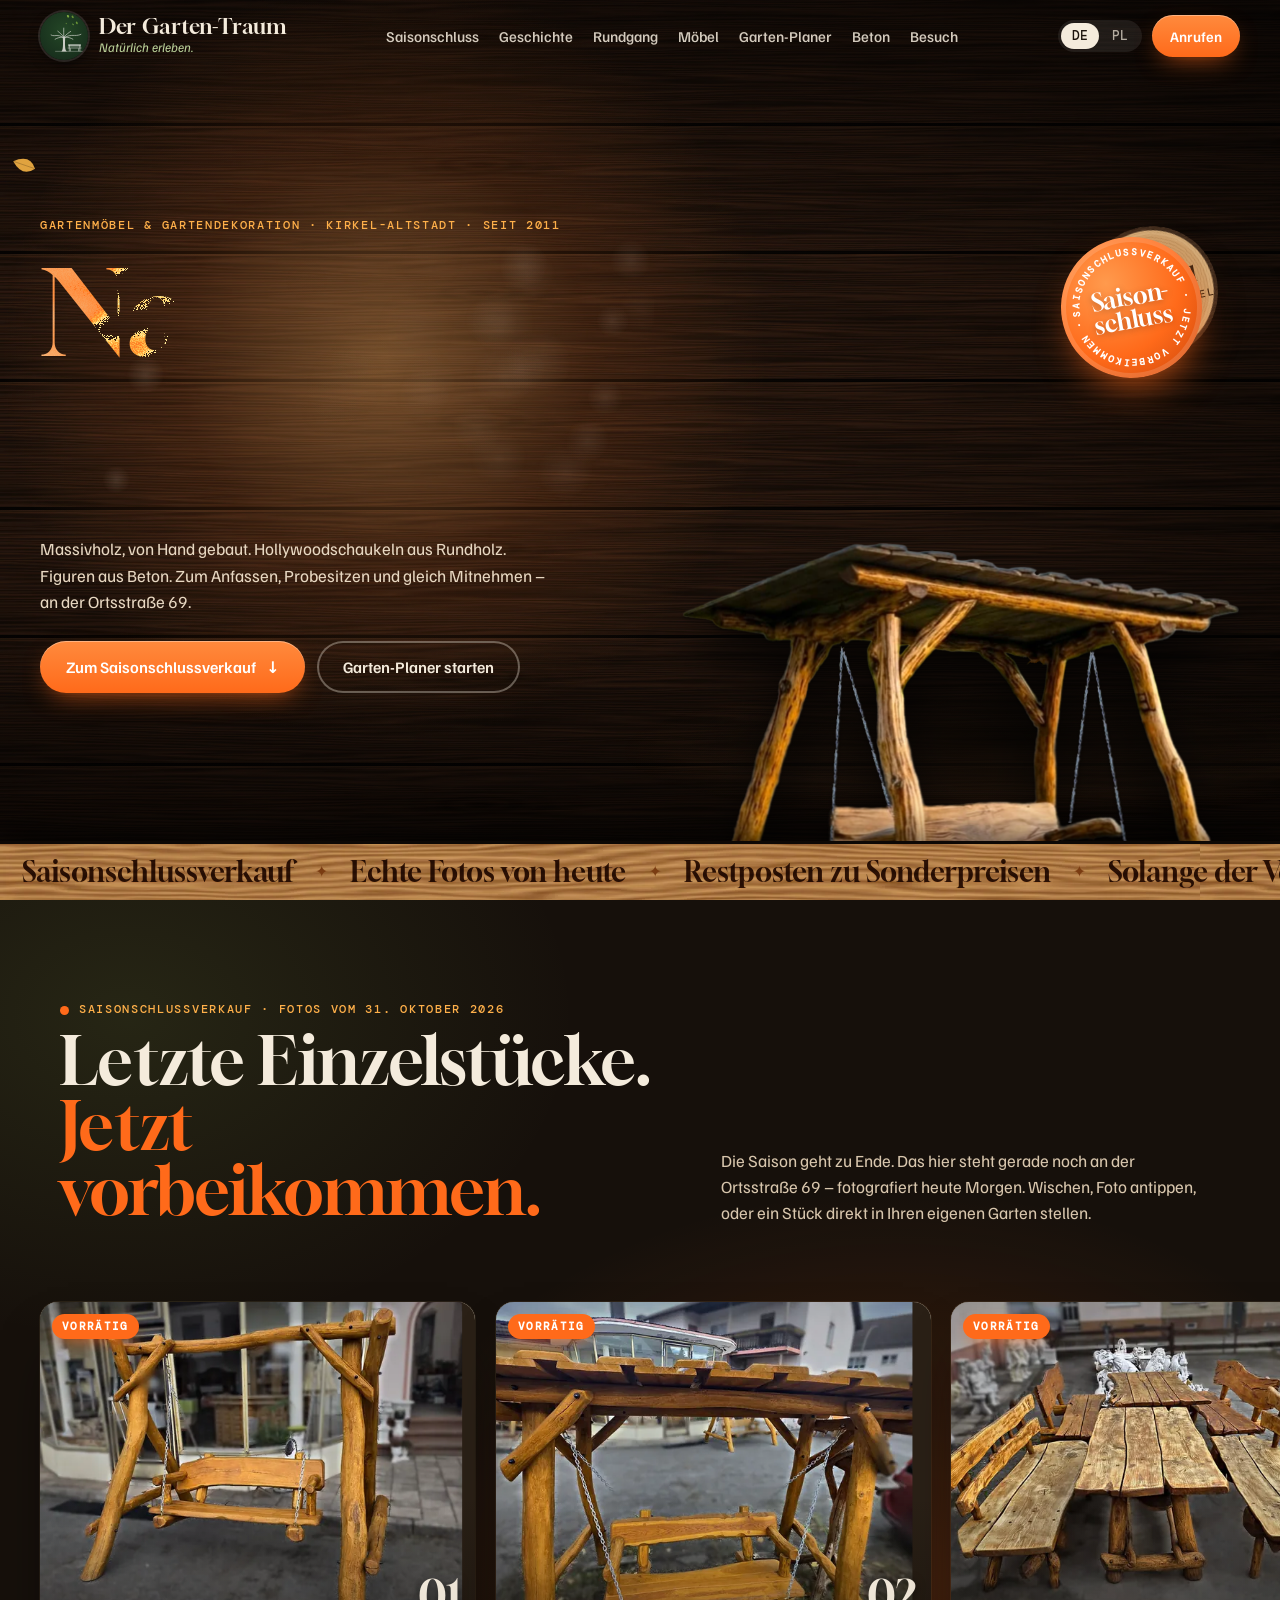
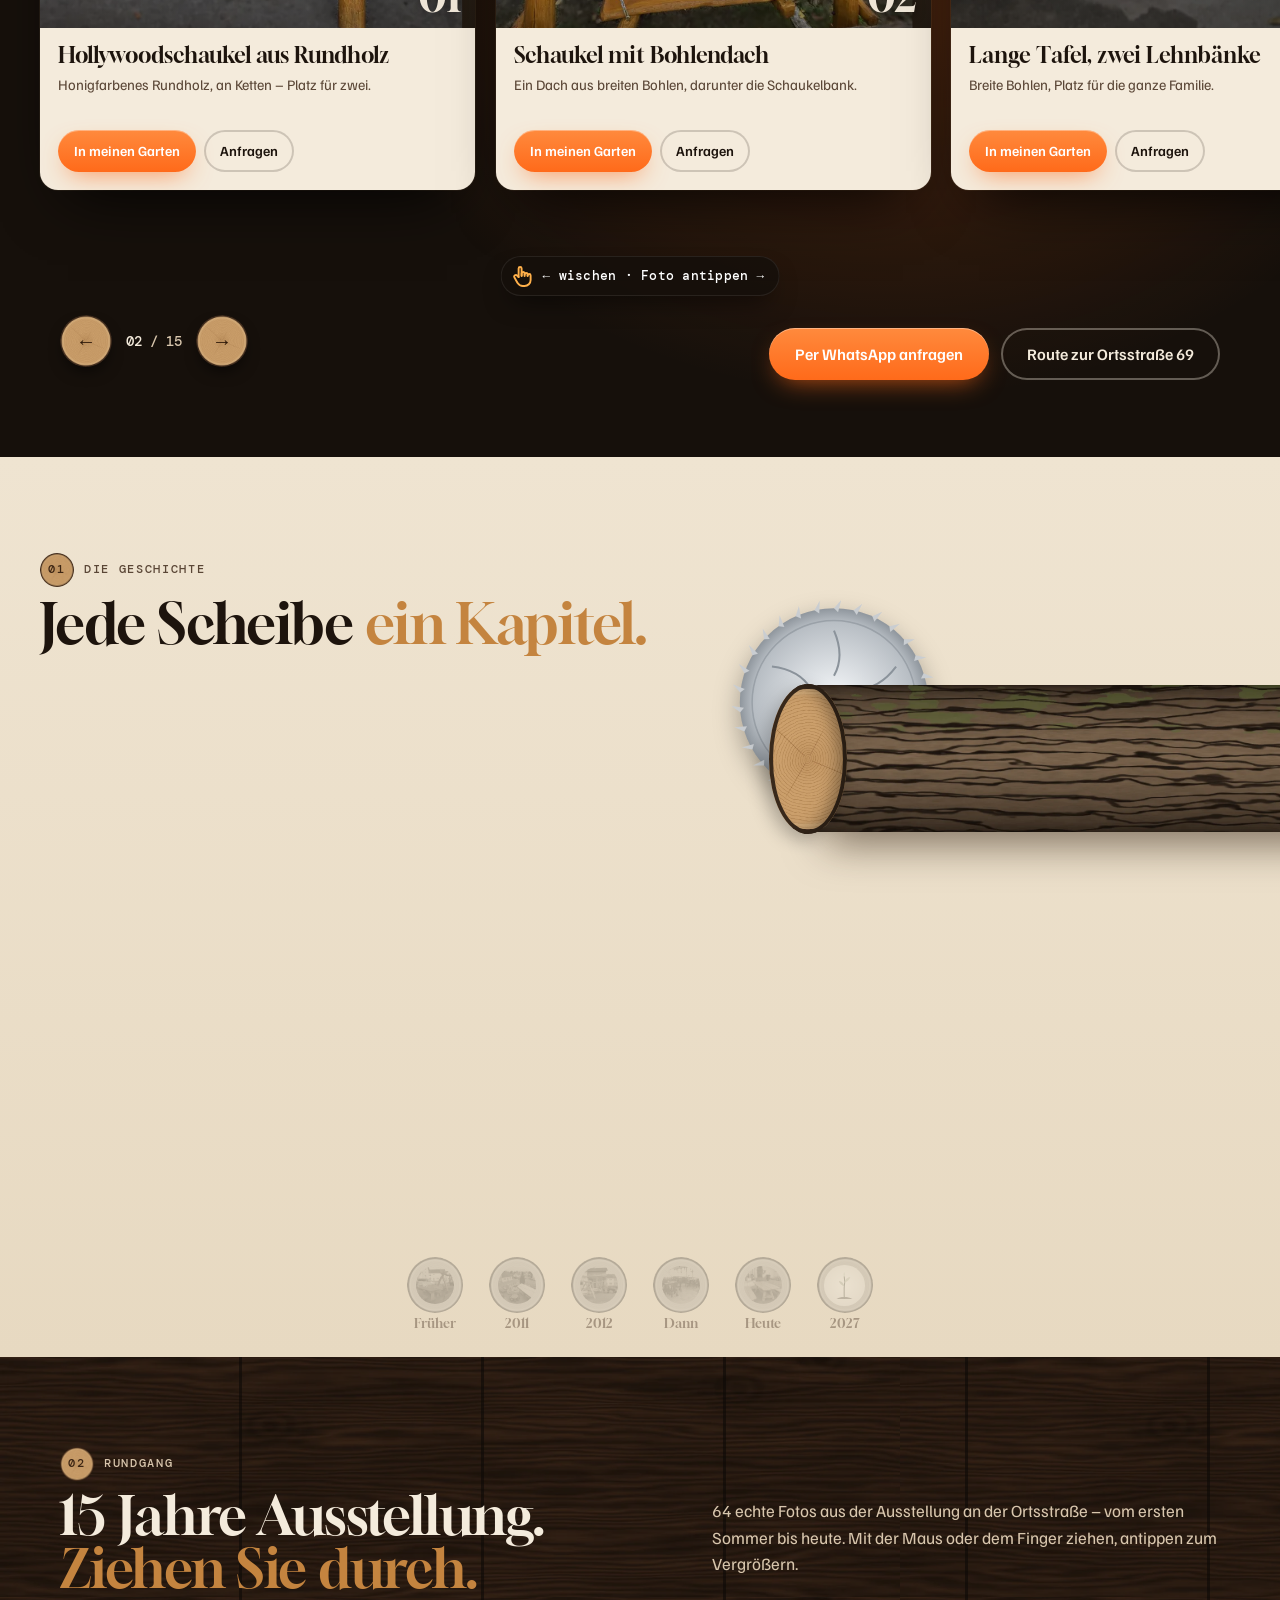
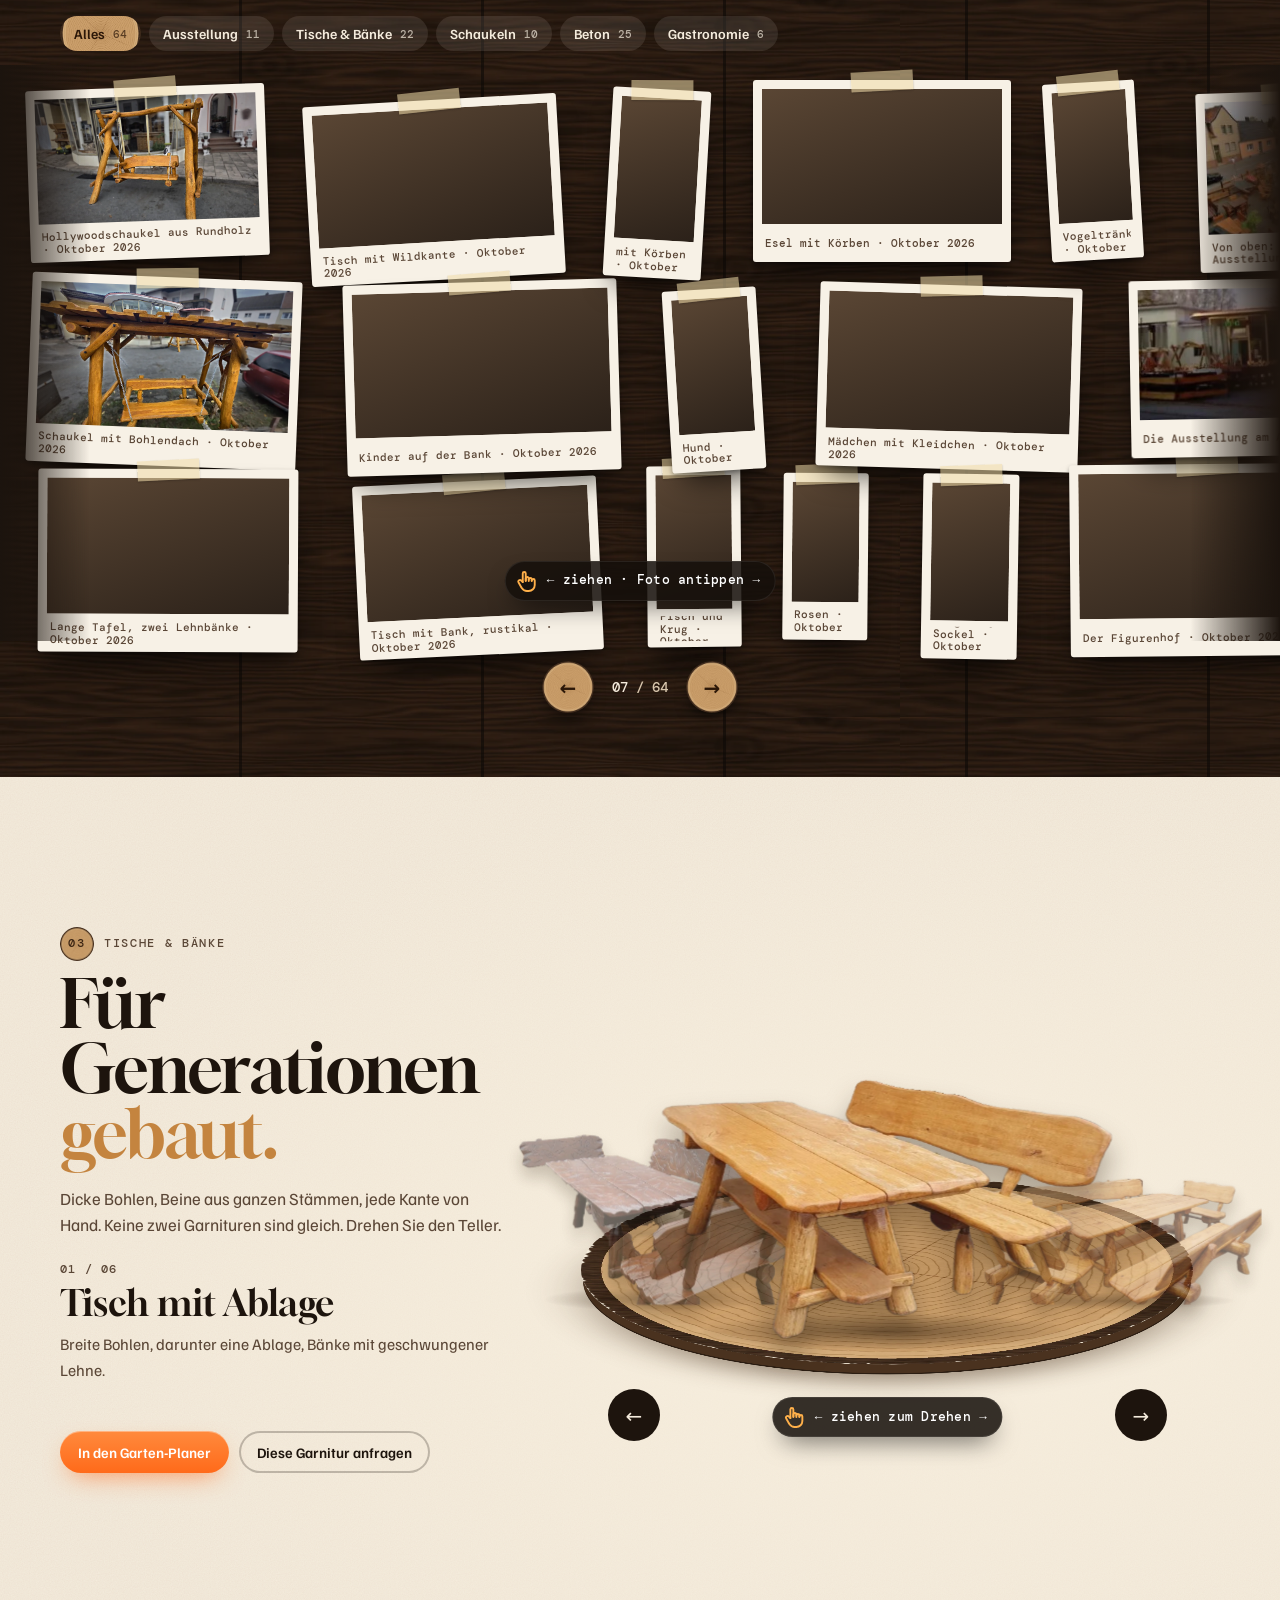
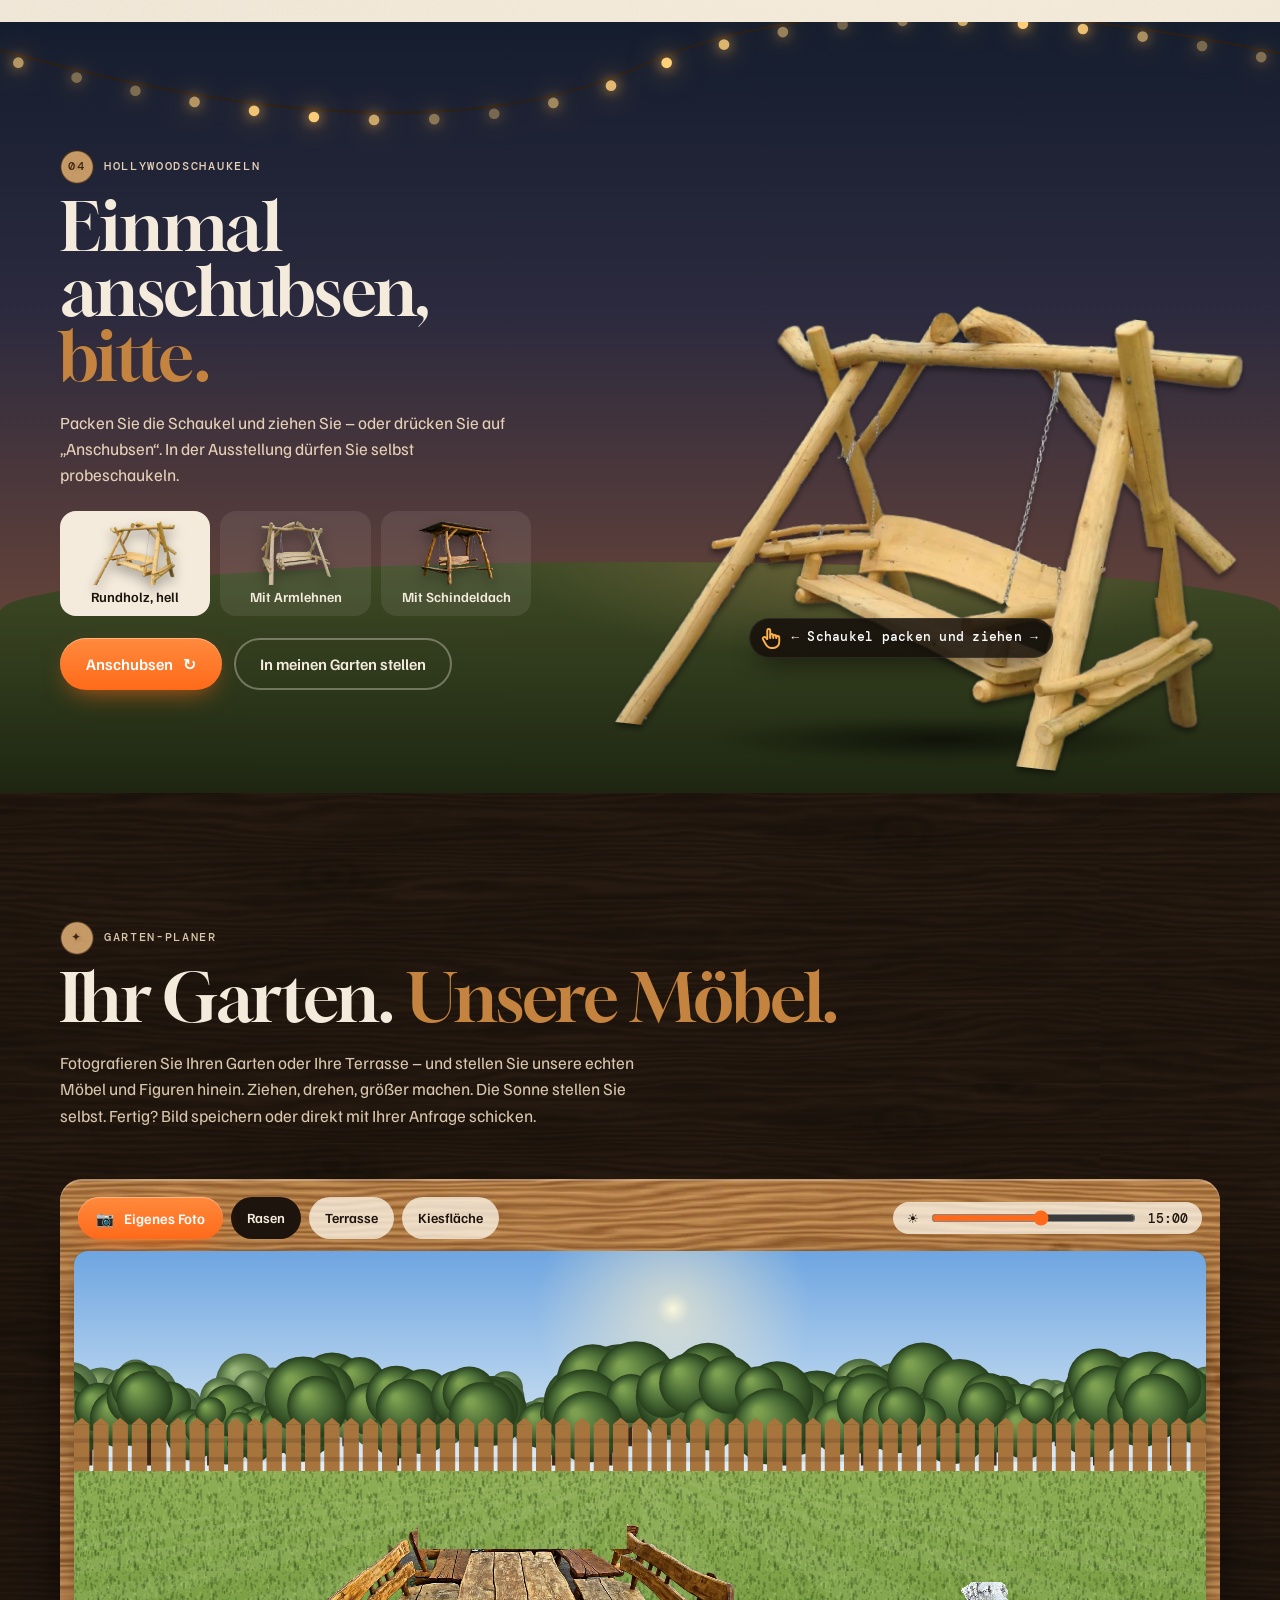
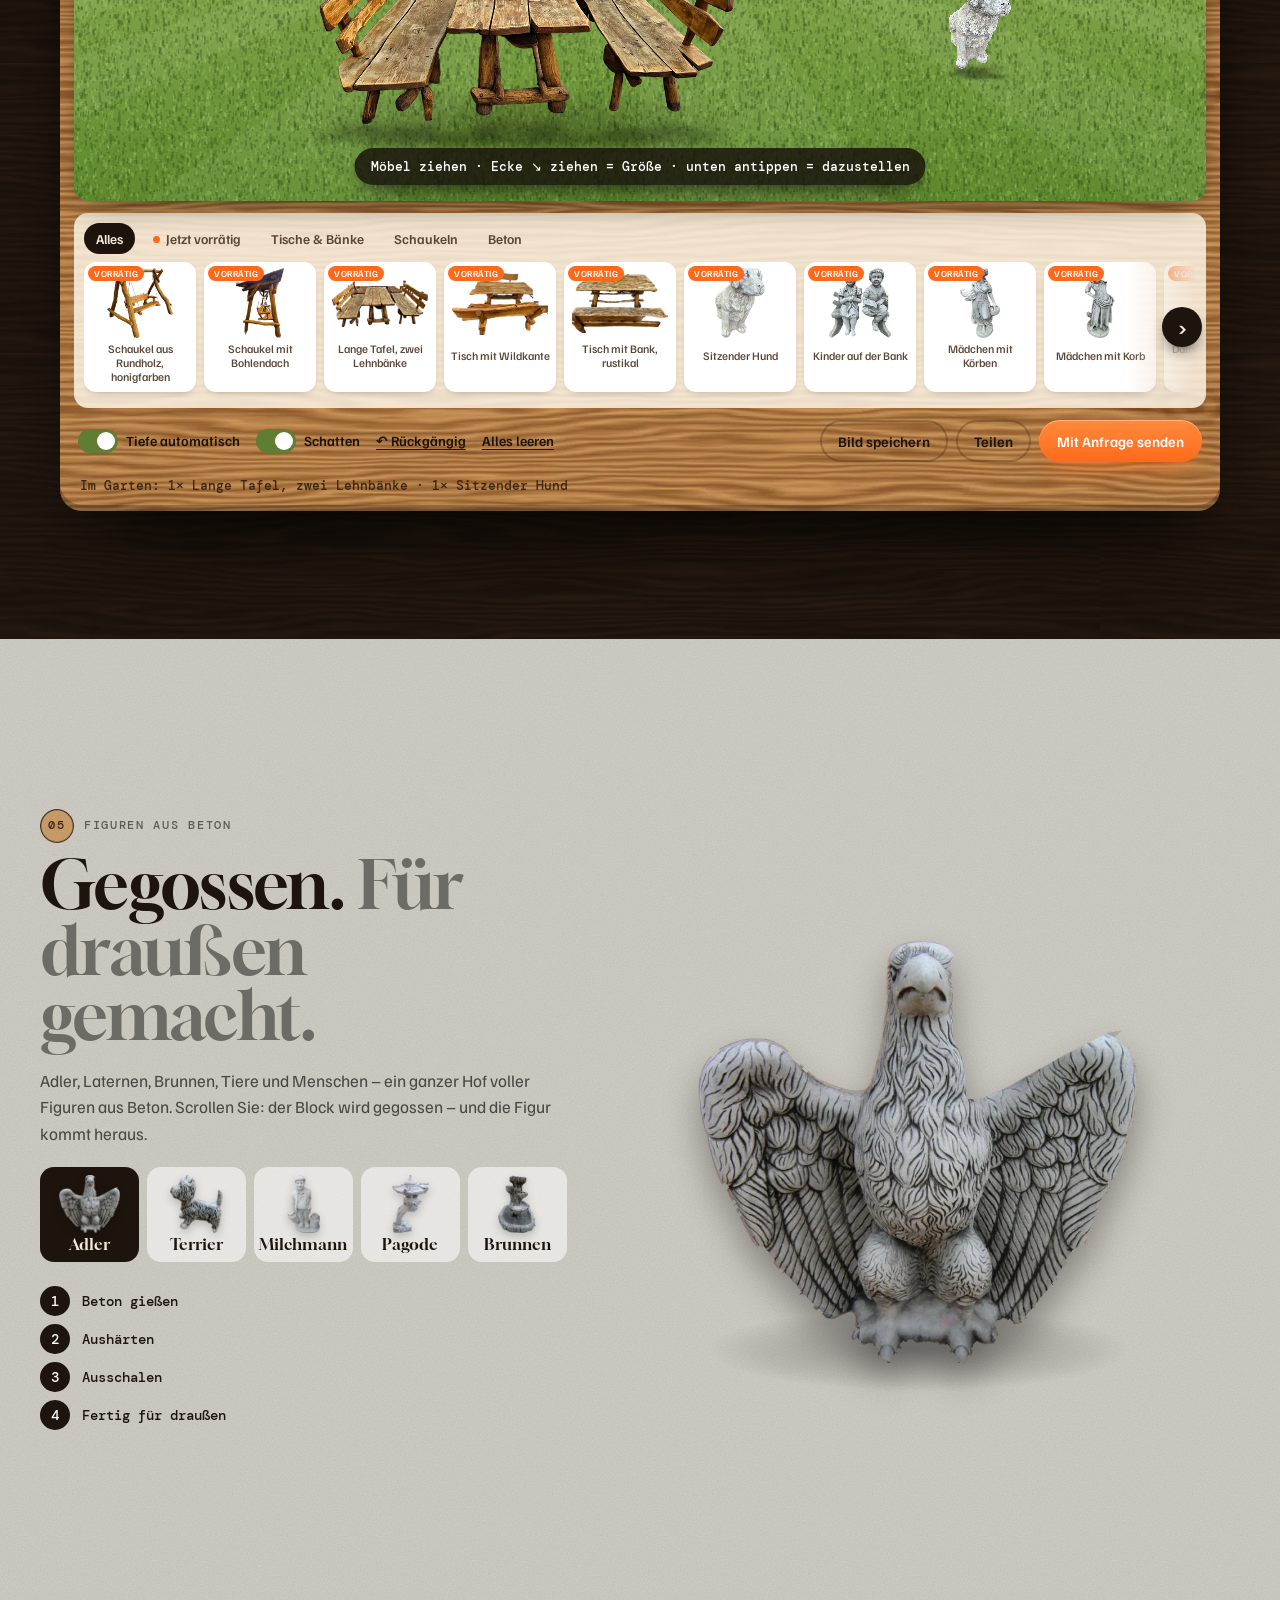
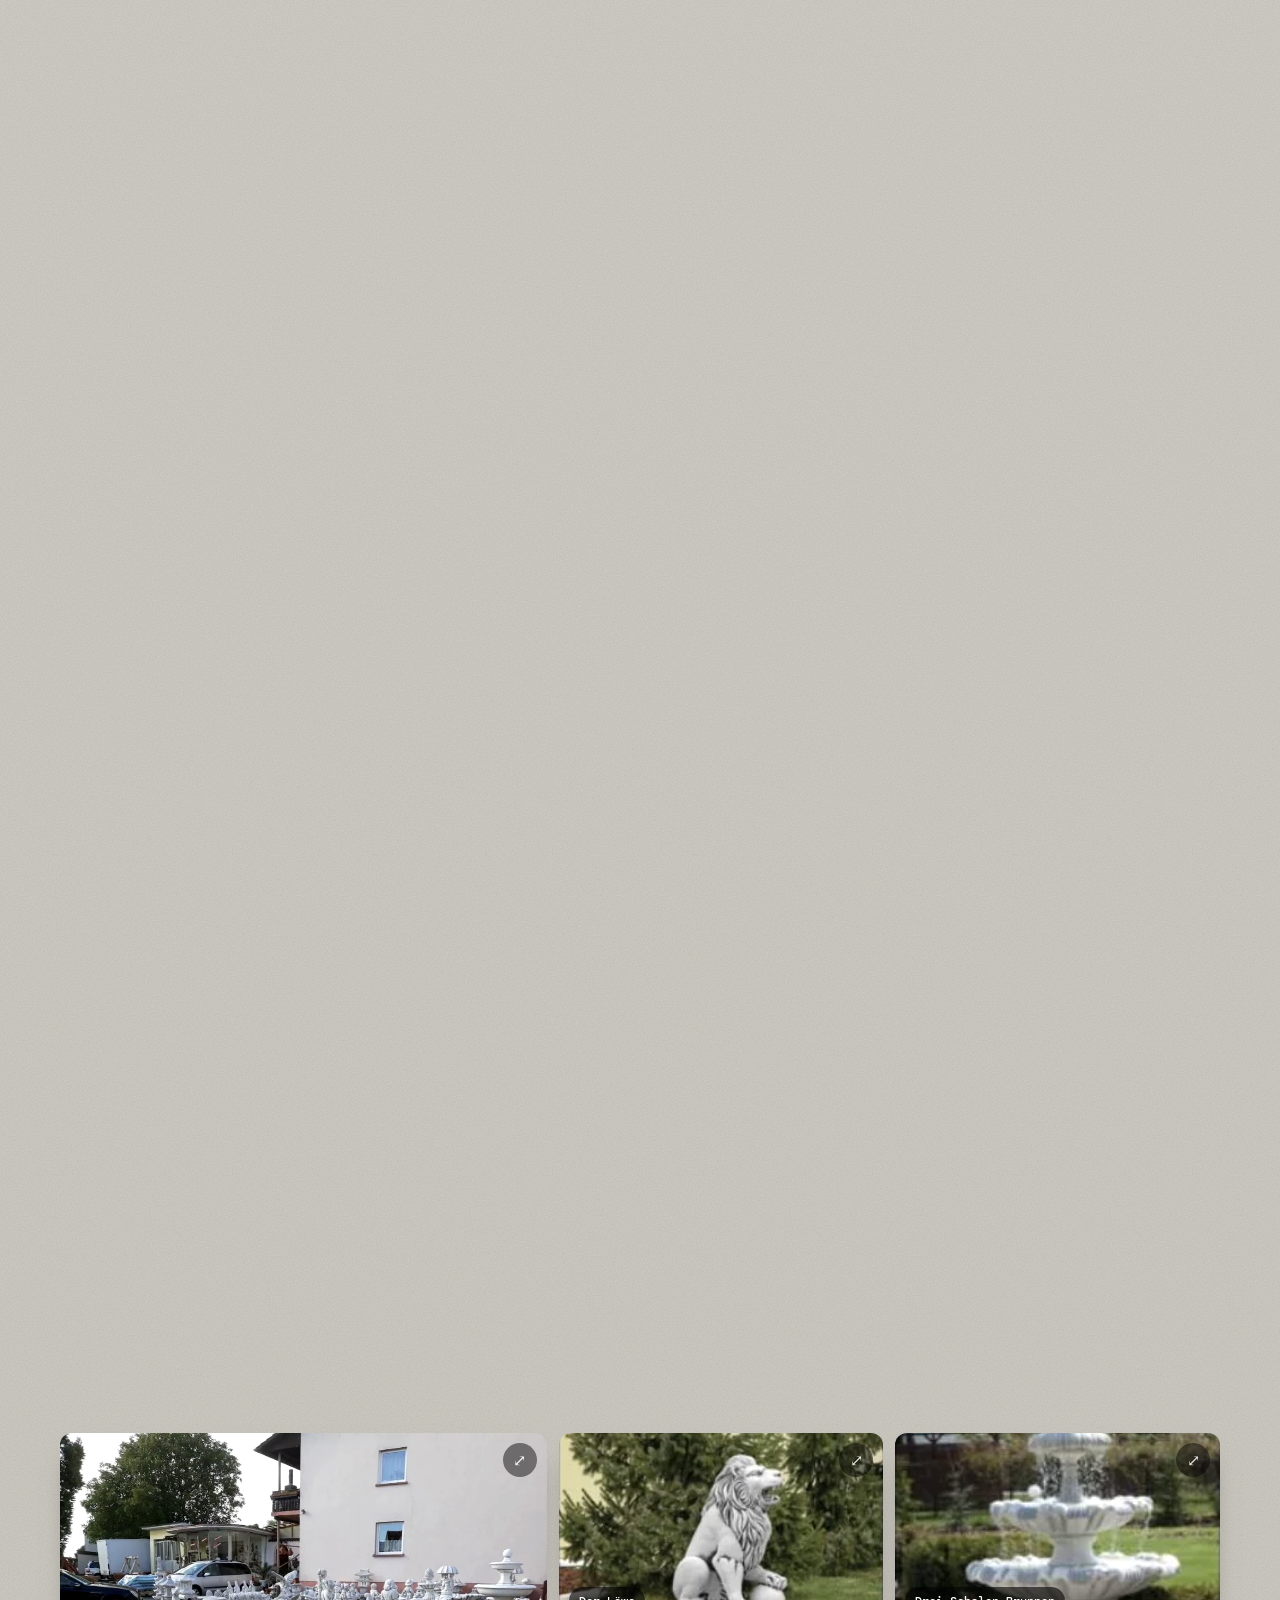
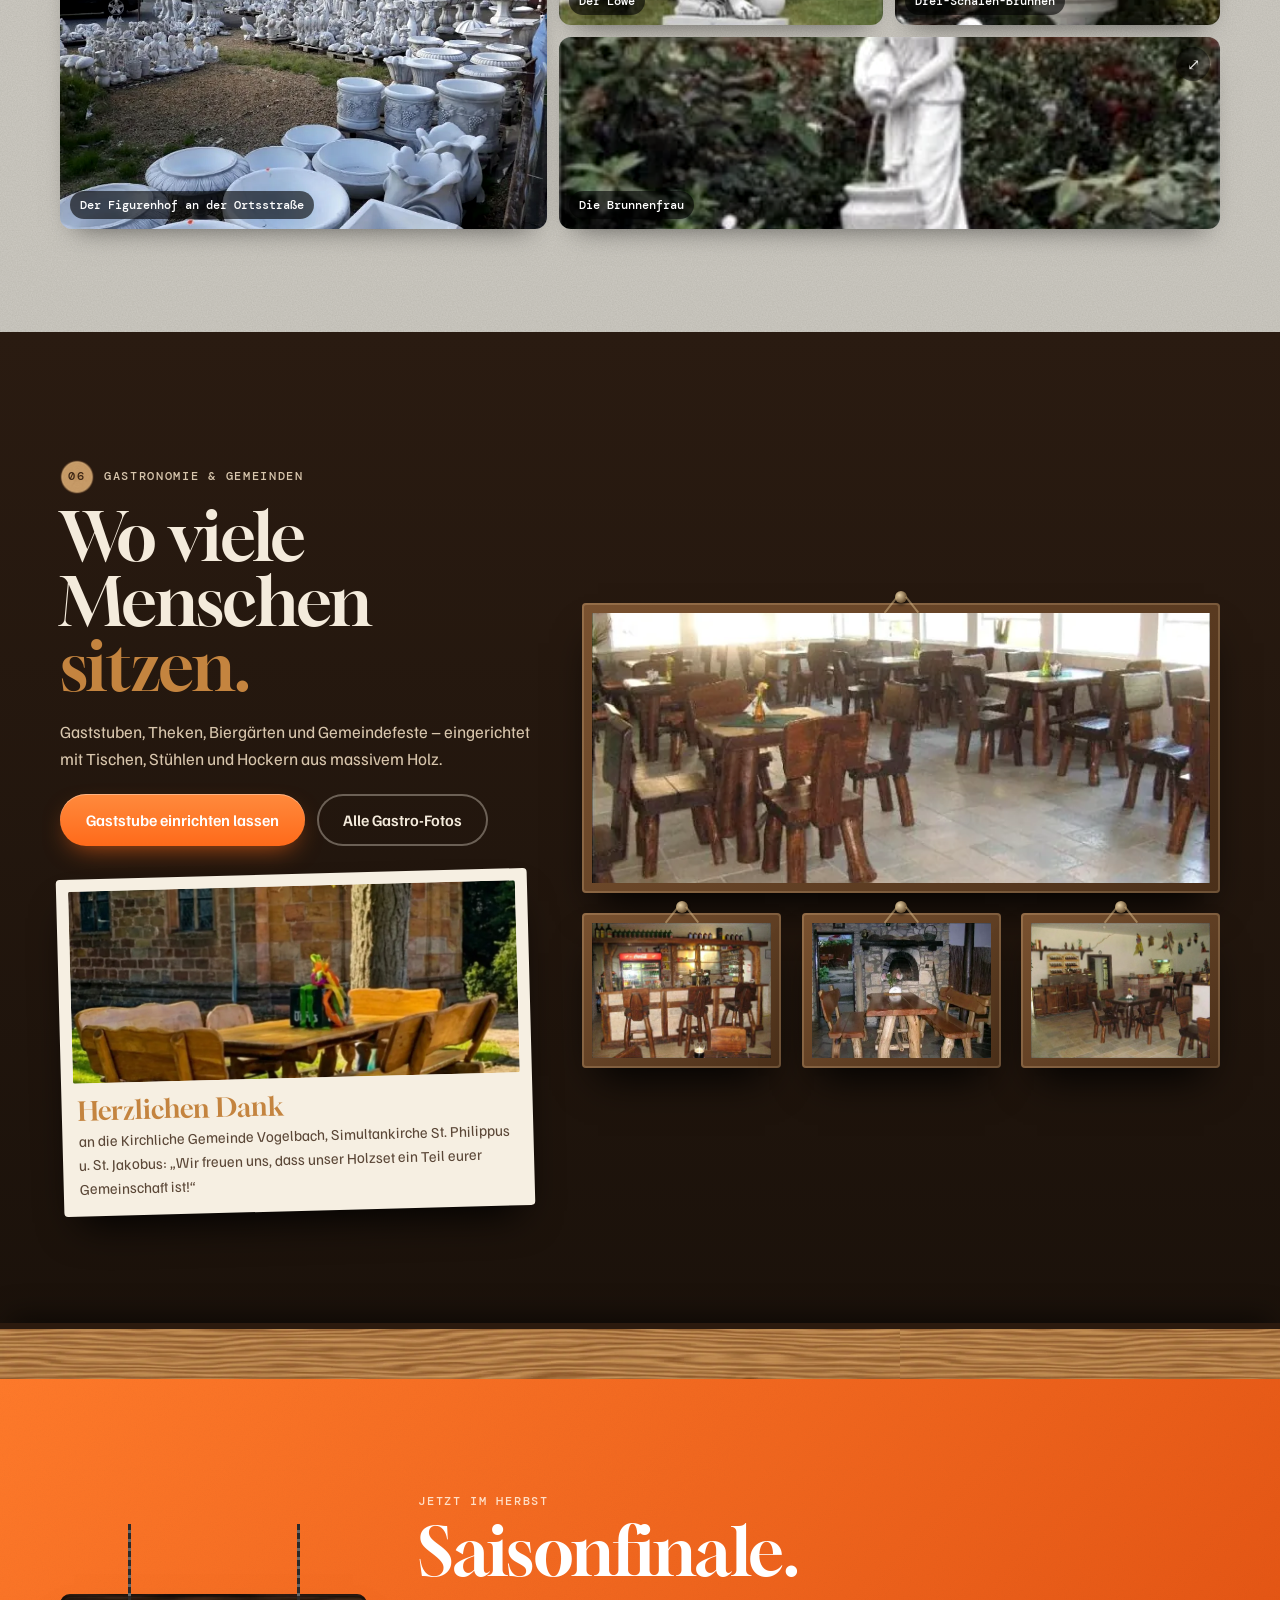
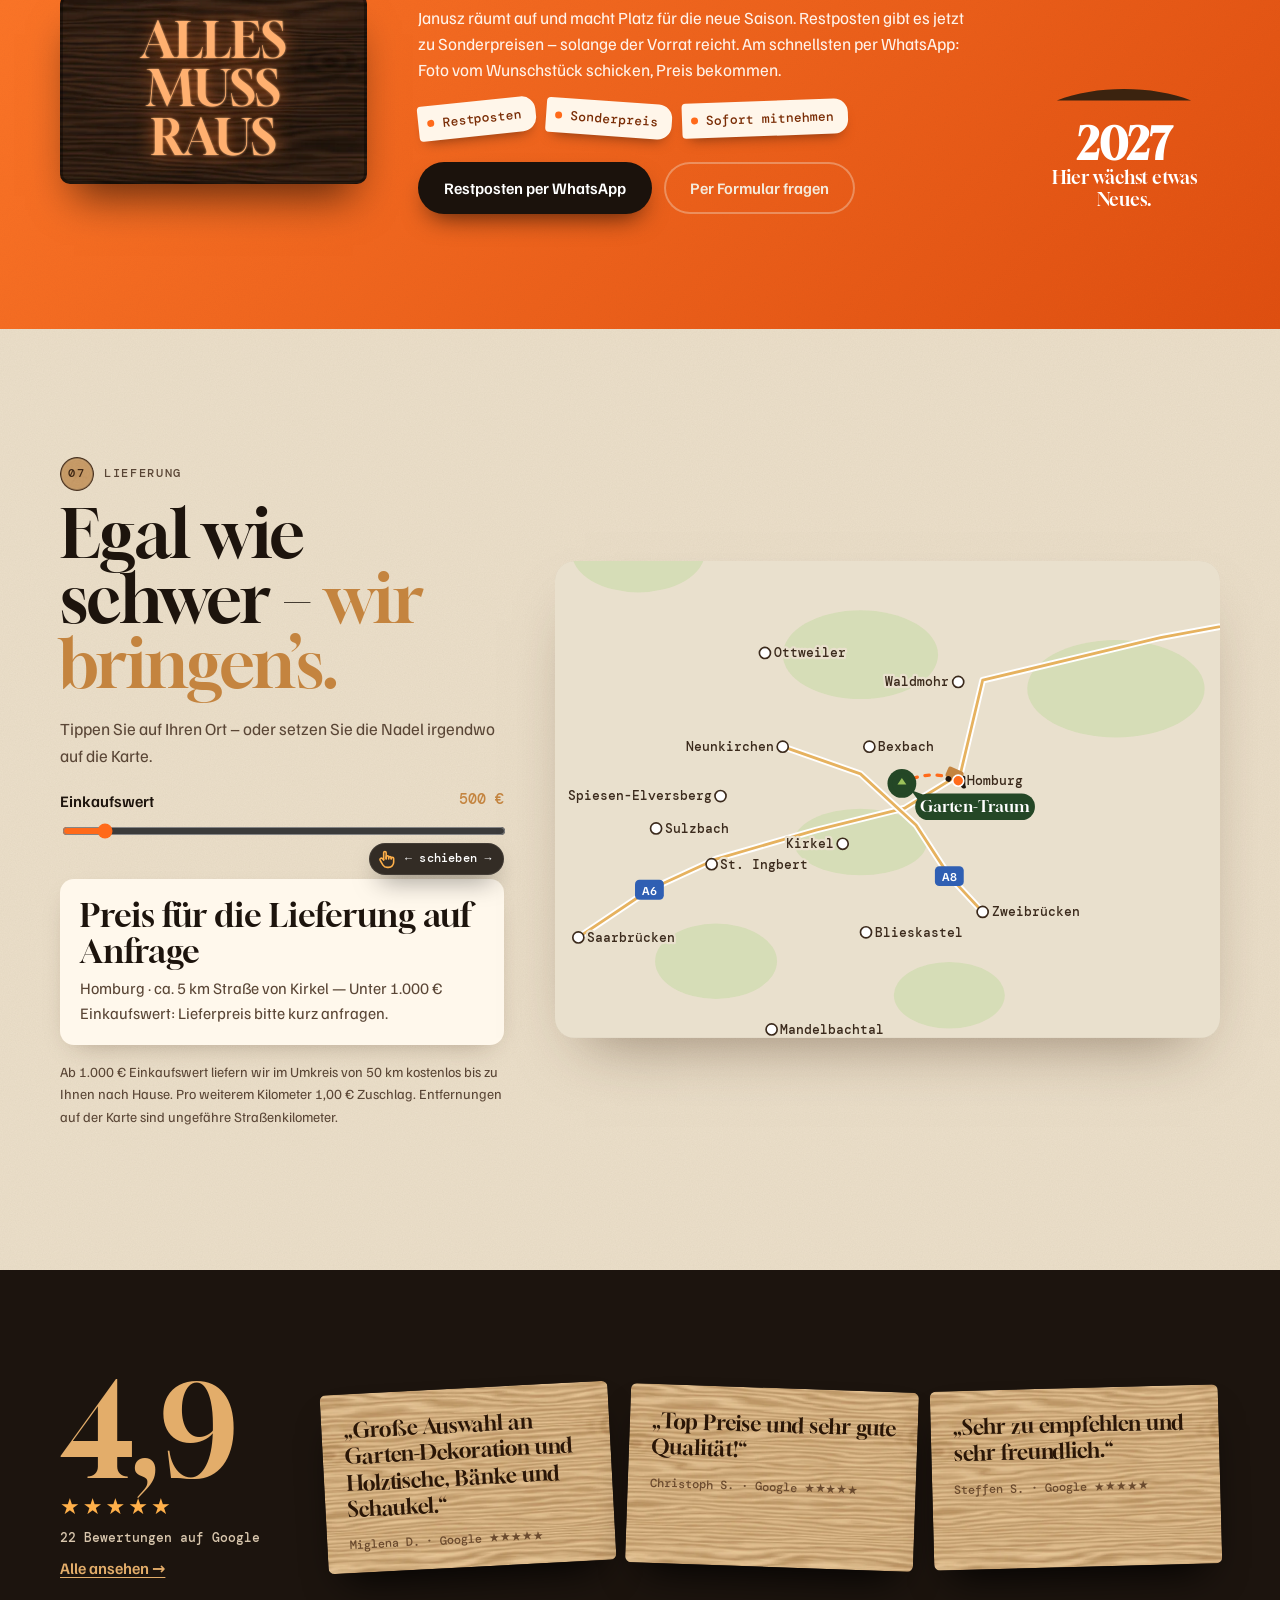
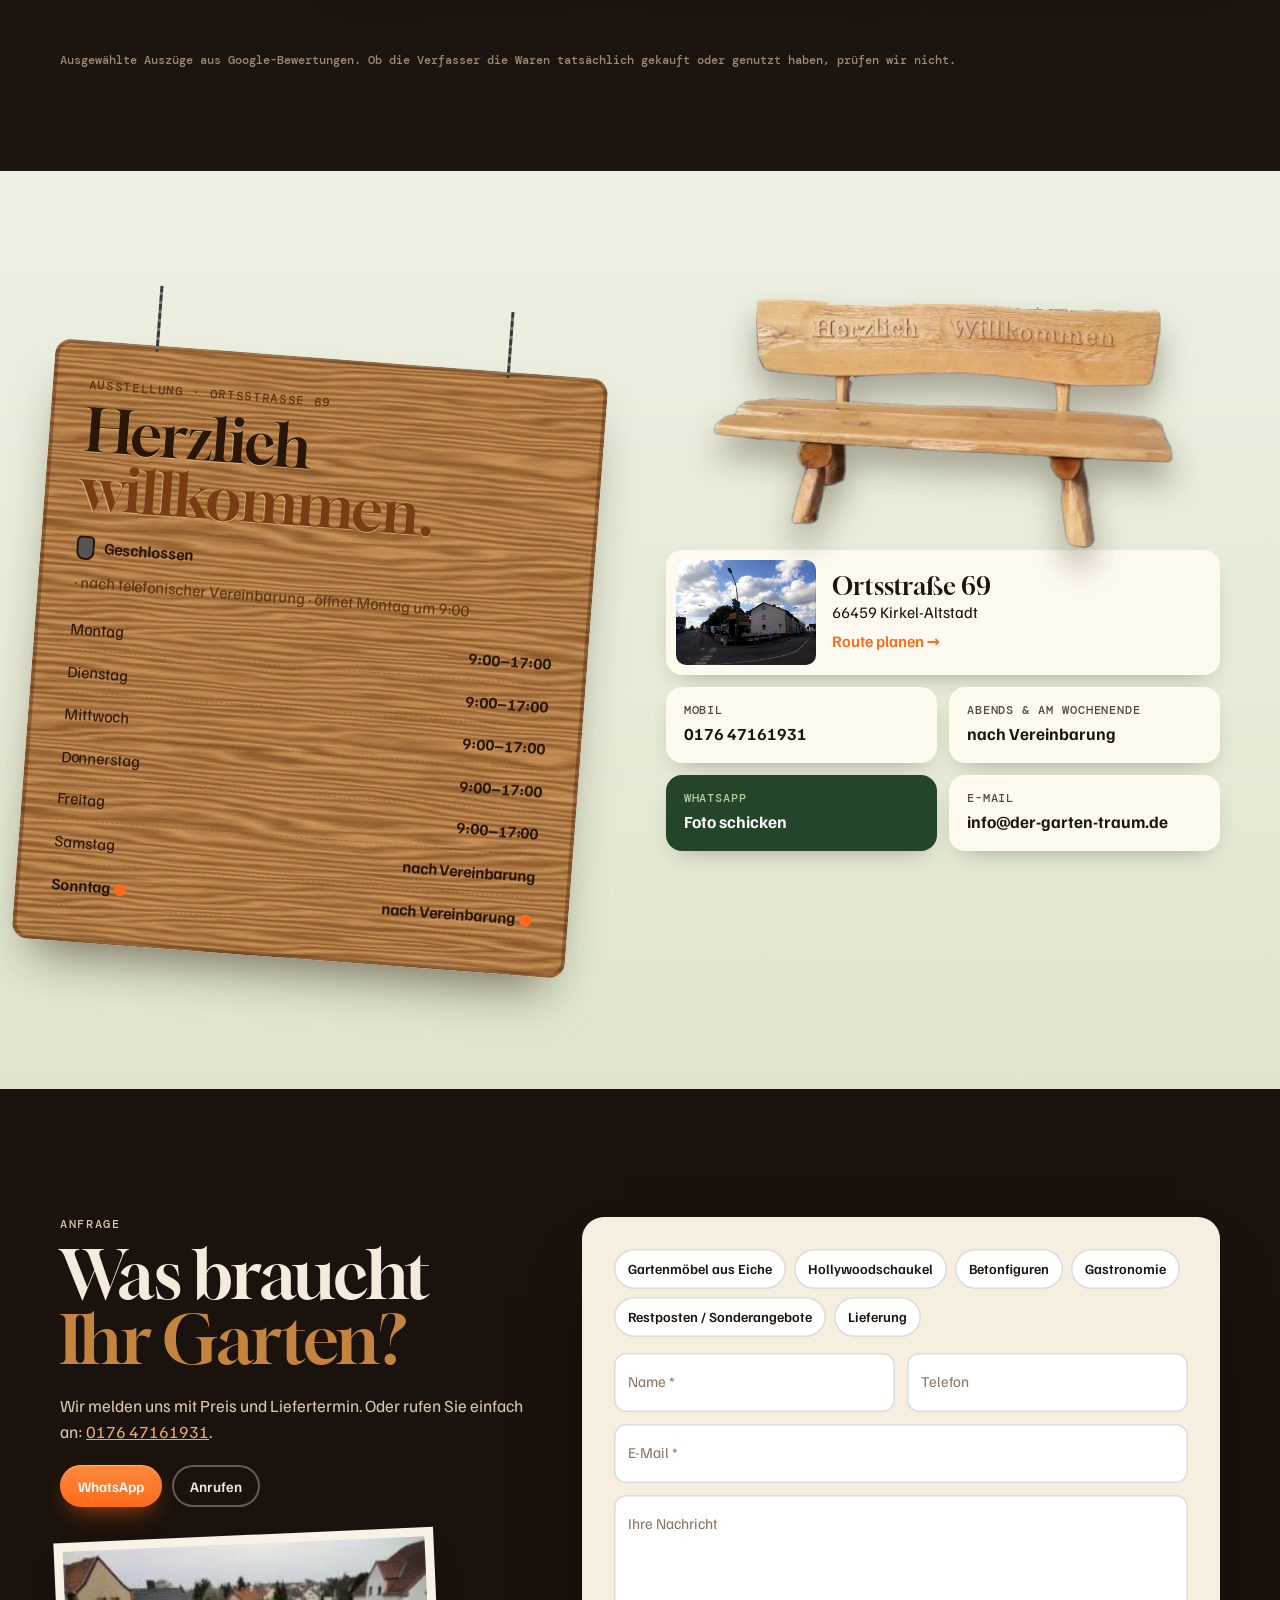
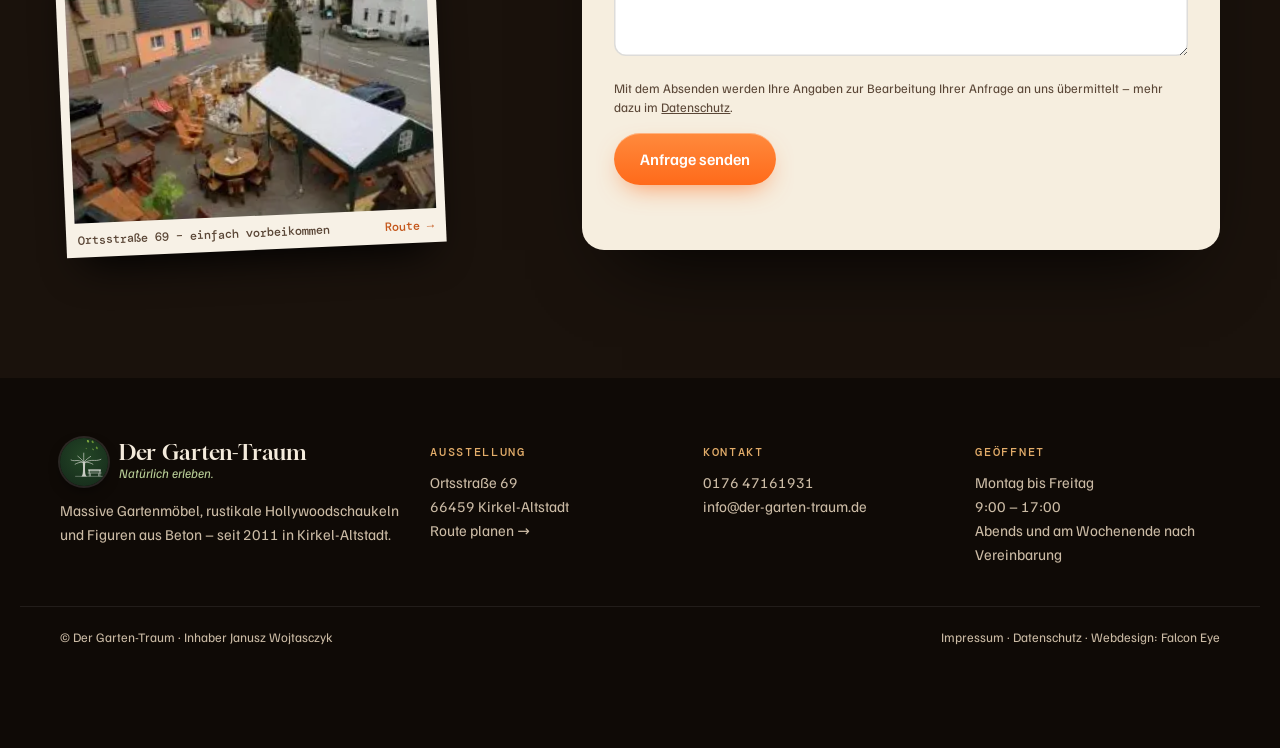
==== commit 1ba7c69d: "404 mit Witz aus der Garten-Welt: „Diese Seite ist noch nicht aufgeblüht.“ Co-Authored-By: Claude Op" ====
--- a/index.html
+++ b/index.html
@@ -23,7 +23,7 @@
 <link rel="icon" href="img/favicon.png" type="image/png">
 <link rel="preload" href="fonts/gloock-latin-400-normal.woff2" as="font" type="font/woff2" crossorigin>
 <link rel="preload" href="fonts/familjen-grotesk-latin-400-normal.woff2" as="font" type="font/woff2" crossorigin>
-<link rel="stylesheet" href="assets/gt.css?v=1793833529">
+<link rel="stylesheet" href="assets/gt.css?v=1793834093">
 <script type="application/ld+json">{"@context": "https://schema.org", "@graph": [{"@type": "FurnitureStore", "@id": "https://der-garten-traum.de/#laden", "name": "Der Garten-Traum", "alternateName": "Gartenmöbel und Gartendekoration", "slogan": "Natürlich. Mit Herz.", "url": "https://der-garten-traum.de/", "logo": "https://der-garten-traum.de/img/logo.webp", "image": ["https://der-garten-traum.de/img/og.jpg", "https://der-garten-traum.de/img/f/ausstellung_oben.webp"], "telephone": "+4917647161931", "email": "info@der-garten-traum.de", "foundingDate": "2011", "founder": {"@type": "Person", "name": "Janusz Wojtasczyk"}, "address": {"@type": "PostalAddress", "streetAddress": "Ortsstraße 69", "postalCode": "66459", "addressLocality": "Kirkel", "addressRegion": "Saarland", "addressCountry": "DE"}, "geo": {"@type": "GeoCoordinates", "latitude": 49.3243983, "longitude": 7.2873476}, "hasMap": "https://maps.google.com/?cid=8563081075340755908", "sameAs": ["https://maps.google.com/?cid=8563081075340755908"], "areaServed": {"@type": "State", "name": "Saarland"}, "openingHoursSpecification": [{"@type": "OpeningHoursSpecification", "dayOfWeek": ["Monday", "Tuesday", "Wednesday", "Thursday", "Friday"], "opens": "09:00", "closes": "17:00"}]}, {"@type": "WebSite", "@id": "https://der-garten-traum.de/#website", "url": "https://der-garten-traum.de/", "name": "Der Garten-Traum", "inLanguage": "de-DE", "publisher": {"@id": "https://der-garten-traum.de/#laden"}}]}</script>
 </head>
 <body class="home is-loading">
@@ -392,5 +392,5 @@
 <div class="lb" data-lb hidden><button type="button" class="lb-x" data-lbx aria-label="Schließen" data-pla="Zamknij">✕</button><button type="button" class="lb-n p" data-lbn="-1" aria-label="Zurück" data-pla="Wstecz">←</button><figure><img alt="" data-lbimg><figcaption data-lbcap></figcaption></figure><button type="button" class="lb-n n" data-lbn="1" aria-label="Weiter" data-pla="Dalej">→</button></div>
 <div class="toast" data-toast role="status" aria-live="polite"></div>
 <script>window.GT={"sale": ["sale_01", "sale_21", "sale_04", "sale_07", "sale_03", "sale_18", "sale_13", "sale_14", "sale_24", "sale_20", "sale_11", "sale_12", "sale_16", "sale_17", "sale_15"], "prod": {"schaukel_honig": {"n": "Schaukel aus Rundholz, honigfarben", "pl": "Huśtawka z okrąglaków, miodowa", "cat": "schaukel", "w": 250, "sz": [824, 880]}, "schaukel_bohle": {"n": "Schaukel mit Bohlendach", "pl": "Huśtawka z dachem z desek", "cat": "schaukel", "w": 260, "sz": [594, 880]}, "tafel_lang": {"n": "Lange Tafel, zwei Lehnbänke", "pl": "Długi stół, dwie ławki z oparciem", "cat": "holz", "w": 260, "sz": [1000, 484]}, "wildkante": {"n": "Tisch mit Wildkante", "pl": "Stół z naturalną krawędzią", "cat": "holz", "w": 230, "sz": [1000, 648]}, "tisch_bank": {"n": "Tisch mit Bank, rustikal", "pl": "Rustykalny stół z ławką", "cat": "holz", "w": 220, "sz": [1000, 620]}, "hund_sitz": {"n": "Sitzender Hund", "pl": "Siedzący pies", "cat": "beton", "w": 50, "sz": [580, 809]}, "kinderbank": {"n": "Kinder auf der Bank", "pl": "Dzieci na ławce", "cat": "beton", "w": 70, "sz": [788, 880]}, "korb1": {"n": "Mädchen mit Körben", "pl": "Dziewczyna z koszami", "cat": "beton", "w": 45, "sz": [490, 880]}, "korb2": {"n": "Mädchen mit Korb", "pl": "Dziewczyna z koszem", "cat": "beton", "w": 38, "sz": [371, 880]}, "fischfrau": {"n": "Dame mit Fisch und Krug", "pl": "Pani z rybą i dzbanem", "cat": "beton", "w": 40, "sz": [397, 880]}, "rosendame": {"n": "Dame mit Rosen", "pl": "Pani z różami", "cat": "beton", "w": 38, "sz": [360, 880]}, "kleidchen": {"n": "Mädchen mit Kleidchen", "pl": "Dziewczynka w sukience", "cat": "beton", "w": 36, "sz": [435, 852]}, "esel": {"n": "Esel mit Körben", "pl": "Osioł z koszami", "cat": "beton", "w": 55, "sz": [437, 789]}, "junge": {"n": "Junge auf Sockel", "pl": "Chłopiec na postumencie", "cat": "beton", "w": 26, "sz": [244, 815]}, "vogeltraenke": {"n": "Figur mit Vogeltränke", "pl": "Figura z poidełkiem dla ptaków", "cat": "beton", "w": 30, "sz": [266, 636]}, "set4": {"n": "Tisch mit Ablage", "pl": "Stół z półką", "cat": "holz", "w": 220, "sz": [720, 414]}, "set3": {"n": "Garnitur mit Sesseln", "pl": "Komplet z fotelami", "cat": "holz", "w": 250, "sz": [1051, 460]}, "set1": {"n": "Tisch & zwei Lehnbänke", "pl": "Stół i dwie ławki", "cat": "holz", "w": 230, "sz": [956, 534]}, "set2": {"n": "Rustikal, wie gewachsen", "pl": "Rustykalny, jak wyrósł", "cat": "holz", "w": 250, "sz": [1013, 543]}, "rund": {"n": "Runde Tafel für sechs", "pl": "Okrągły stół dla sześciu", "cat": "holz", "w": 200, "sz": [847, 648]}, "natur": {"n": "Baumstamm-Tafel", "pl": "Stół na pniach", "cat": "holz", "w": 230, "sz": [914, 644]}, "rosen": {"n": "Mit geschnitzten Rosen", "pl": "Z rzeźbionymi różami", "cat": "holz", "w": 240, "sz": [996, 550]}, "gesch1": {"n": "Dunkel geschnitzt", "pl": "Ciemny, rzeźbiony", "cat": "holz", "w": 240, "sz": [880, 543]}, "gesch3": {"n": "Geschnitzt, lange Tafel", "pl": "Rzeźbiony, długi stół", "cat": "holz", "w": 260, "sz": [1024, 599]}, "schaukel1": {"n": "Rundholz-Schaukel", "pl": "Huśtawka z okrąglaków", "cat": "schaukel", "w": 260, "sz": [1009, 768]}, "schaukel2": {"n": "Schaukel mit Armlehnen", "pl": "Huśtawka z podłokietnikami", "cat": "schaukel", "w": 250, "sz": [839, 768]}, "dach": {"n": "Schaukel mit Schindeldach", "pl": "Huśtawka z daszkiem", "cat": "schaukel", "w": 240, "sz": [859, 733]}, "bank": {"n": "Bank „Herzlich Willkommen“", "pl": "Ławka „Serdecznie witamy”", "cat": "holz", "w": 180, "sz": [557, 301]}, "adler": {"n": "Adler", "pl": "Orzeł", "cat": "beton", "w": 80, "sz": [782, 749]}, "hund": {"n": "Terrier", "pl": "Terier", "cat": "beton", "w": 55, "sz": [504, 547]}, "milchmann": {"n": "Der Milchmann", "pl": "Mleczarz", "cat": "beton", "w": 45, "sz": [441, 769]}, "pagode": {"n": "Pagoden-Laterne", "pl": "Latarnia pagoda", "cat": "beton", "w": 55, "sz": [537, 848]}, "brunnen": {"n": "Baumstamm-Brunnen", "pl": "Fontanna jak pień", "cat": "beton", "w": 75, "sz": [585, 885]}}, "photos": [["sale_01", "Hollywoodschaukel aus Rundholz · Oktober 2026", "Huśtawka z okrąglaków · październik 2026", 1.776], ["sale_21", "Schaukel mit Bohlendach · Oktober 2026", "Huśtawka z dachem z desek · październik 2026", 1.776], ["sale_04", "Lange Tafel, zwei Lehnbänke · Oktober 2026", "Długi stół, dwie ławki z oparciem · październik 2026", 1.776], ["sale_07", "Tisch mit Wildkante · Oktober 2026", "Stół z naturalną krawędzią · październik 2026", 1.776], ["sale_03", "Tisch mit Bank, rustikal · Oktober 2026", "Rustykalny stół z ławką · październik 2026", 1.776], ["sale_18", "Kinder auf der Bank · Oktober 2026", "Dzieci na ławce · październik 2026", 1.776], ["sale_13", "Mädchen mit Körben · Oktober 2026", "Dziewczyny z koszami · październik 2026", 0.563], ["sale_14", "Dame mit Fisch und Krug · Oktober 2026", "Pani z rybą i dzbanem · październik 2026", 0.563], ["sale_24", "Sitzender Hund · Oktober 2026", "Siedzący pies · październik 2026", 0.563], ["sale_20", "Esel mit Körben · Oktober 2026", "Osioł z koszami · październik 2026", 1.776], ["sale_11", "Dame mit Rosen · Oktober 2026", "Pani z różami · październik 2026", 0.563], ["sale_12", "Mädchen mit Kleidchen · Oktober 2026", "Dziewczynki w sukienkach · październik 2026", 1.776], ["sale_16", "Junge auf Sockel · Oktober 2026", "Chłopiec na postumencie · październik 2026", 0.563], ["sale_17", "Figuren mit Vogeltränke · Oktober 2026", "Figury z poidełkiem dla ptaków · październik 2026", 0.563], ["sale_15", "Der Figurenhof · Oktober 2026", "Podwórze figur · październik 2026", 1.776], ["panorama", "Die Ausstellung am Abend", "Ekspozycja wieczorem", 4.994], ["ausstellung_oben", "Von oben: die ganze Ausstellung", "Z góry: cała ekspozycja", 1.336], ["g_ecke_strasse", "Die Ecke an der Ortsstraße", "Narożnik przy Ortsstraße", 1.336], ["ausstellung_schaukeln", "Schaukeln vor dem Laden", "Huśtawki przed sklepem", 1.336], ["ausstellung_terrasse", "Unter dem Vordach", "Pod zadaszeniem", 1.336], ["ausstellung_figuren", "Figuren am Zaun", "Figury przy płocie", 1.336], ["g_figurenhof", "Der Figurenhof", "Podwórze figur", 1.336], ["g_figurenhof2", "Hunderte Figuren aus Beton", "Setki figur z betonu", 1.336], ["schaukel1", "Rundholz-Schaukel, frisch geliefert", "Huśtawka z okrąglaków, świeżo dostarczona", 1.333], ["schaukel2", "Mit Armlehnen", "Z podłokietnikami", 1.333], ["g_schaukel_dunkel", "Dunkle Schaukel mit Dach", "Ciemna huśtawka z daszkiem", 1.336], ["g_sitzgruppe_schaukel", "Sitzgruppe & Schaukel", "Komplet i huśtawka", 1.336], ["schaukel_garten", "Mit Schindeldach im Garten", "Z gontowym daszkiem w ogrodzie", 1.34], ["rund", "Runde Tafel, nach dem Regen", "Okrągły stół po deszczu", 1.333], ["natur", "Unbehandelt, auf Stämmen", "Nielakierowany, na pniach", 1.333], ["rosen", "Mit geschnitzten Rosen", "Z rzeźbionymi różami", 1.333], ["honig", "Honigfarben geölt", "Olejowany na miodowo", 1.333], ["gesch1", "Blätter in Lehne und Platte", "Liście w oparciu i blacie", 1.333], ["gesch2", "Dunkel geschnitzt", "Ciemny, rzeźbiony", 1.333], ["gesch3", "Jede Kante von Hand", "Każda krawędź ręcznie", 1.333], ["braun", "Geölt und gewachst", "Olejowany i woskowany", 1.333], ["moebel_set3", "Garnitur mit Lehnen", "Komplet z oparciami", 1.334], ["moebel_set4", "Für die ganze Familie", "Dla całej rodziny", 1.333], ["moebel_terrasse", "Auf der Terrasse", "Na tarasie", 1.333], ["wa_set4", "Gerade aufgestellt", "Właśnie wystawiony", 1.49], ["wa_set_schaukel", "Neu in der Ausstellung", "Nowość na ekspozycji", 1.49], ["eiche_garten", "Eiche im Garten", "Dąb w ogrodzie", 1.809], ["g_bank_willkommen", "„Herzlich Willkommen“", "„Serdecznie witamy”", 1.063], ["spielhaus1", "Spielhaus auf Stelzen", "Domek na palach", 1.331], ["spielhaus2", "Mit Treppe & Fenster", "Ze schodami i okienkiem", 0.747], ["spielhaus3", "Großes Spielhaus mit Schaukel", "Duży domek z huśtawką", 1.328], ["adler", "Der große Adler", "Duży orzeł", 1.333], ["adler3", "Adler auf dem Fels", "Orzeł na skale", 1.333], ["beton_adler2", "Flügel weit offen", "Skrzydła szeroko otwarte", 0.749], ["loewe", "Der Löwe", "Lew", 1.226], ["hund", "Terrier & Vogeltränke", "Terier i poidełko", 1.333], ["milchmann", "Der Milchmann", "Mleczarz", 0.75], ["pagode", "Pagoden-Laterne", "Latarnia pagoda", 0.75], ["pagode_gruen", "Pagode im Grünen", "Pagoda w zieleni", 1.329], ["beton_pagode3", "Laterne mit Adler", "Latarnia z orłem", 0.749], ["brunnen", "Brunnen wie ein Baumstamm", "Fontanna jak pień", 0.75], ["brunnen3", "Drei-Schalen-Brunnen", "Fontanna z trzema misami", 0.744], ["brunnenfrau", "Die Brunnenfrau", "Kobieta przy studni", 1.327], ["gastro_saal", "Eine ganze Gaststube", "Cała sala", 1.332], ["gastro_bar", "Theke & Barhocker", "Bar i hokery", 1.333], ["gastro_kamin", "Vor dem Kamin", "Przy kominku", 1.55], ["gastro_raum1", "Tische für die Wirtschaft", "Stoły do gospody", 1.333], ["gastro_raum2", "Gemütlich eingerichtet", "Przytulnie urządzone", 1.333], ["vogelbach", "Kirchengemeinde Vogelbach", "Parafia Vogelbach", 2.411]], "turn": ["set4", "set3", "rund", "natur", "rosen", "gesch1"], "orte": [["Kirkel", 49.289, 7.234], ["Homburg", 49.326, 7.338], ["Bexbach", 49.346, 7.258], ["St. Ingbert", 49.277, 7.116], ["Blieskastel", 49.237, 7.255], ["Zweibrücken", 49.249, 7.36], ["Neunkirchen", 49.346, 7.18], ["Spiesen-Elversberg", 49.317, 7.124], ["Waldmohr", 49.384, 7.338], ["Ottweiler", 49.401, 7.164], ["Sulzbach", 49.298, 7.066], ["Saarbrücken", 49.234, 6.996], ["Mandelbachtal", 49.18, 7.17], ["Landstuhl", 49.413, 7.571], ["St. Wendel", 49.467, 7.168], ["Kaiserslautern", 49.444, 7.769]], "shop": [49.3244, 7.2873], "wa": "https://wa.me/4917647161931", "mob": "0176 47161931"};</script>
-<script src="assets/gt.js?v=1793833529" defer></script><script src="assets/planer.js?v=1793833529" defer></script>
+<script src="assets/gt.js?v=1793834093" defer></script><script src="assets/planer.js?v=1793834093" defer></script>
 </body></html>
